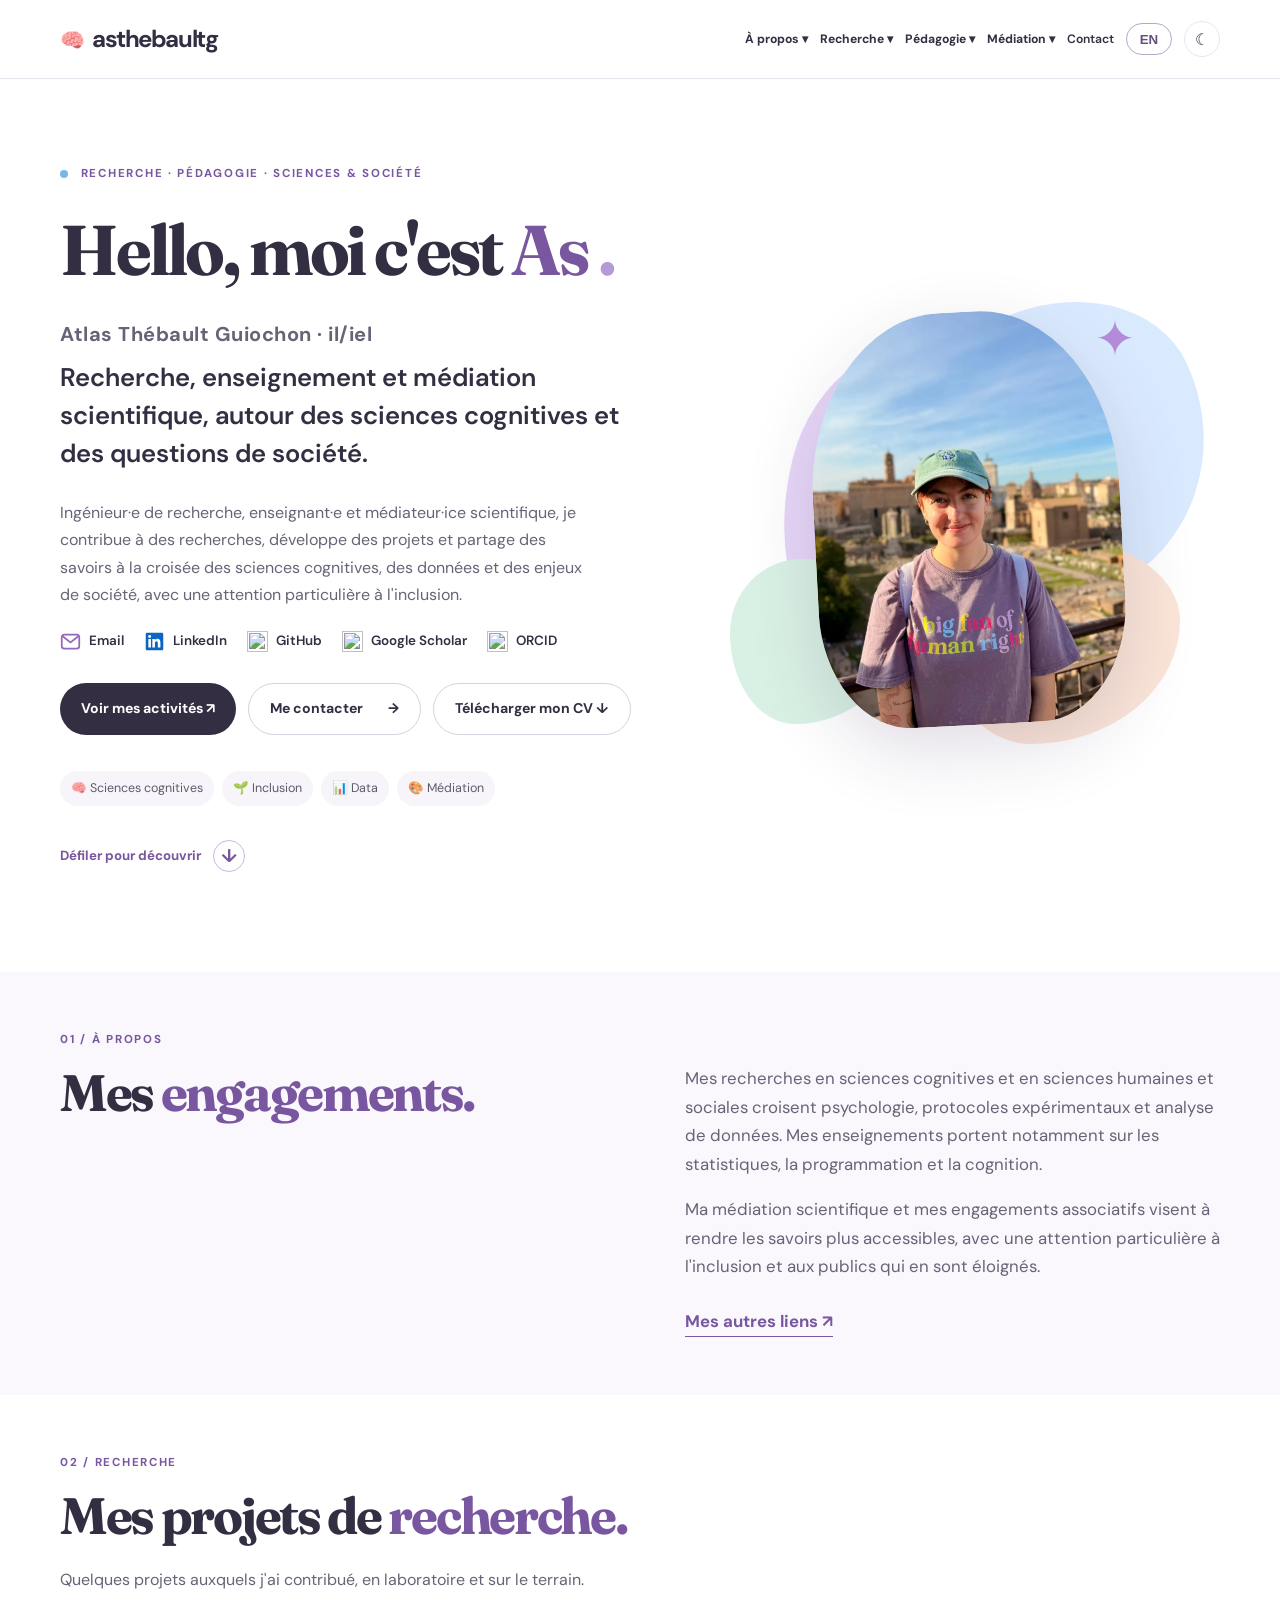
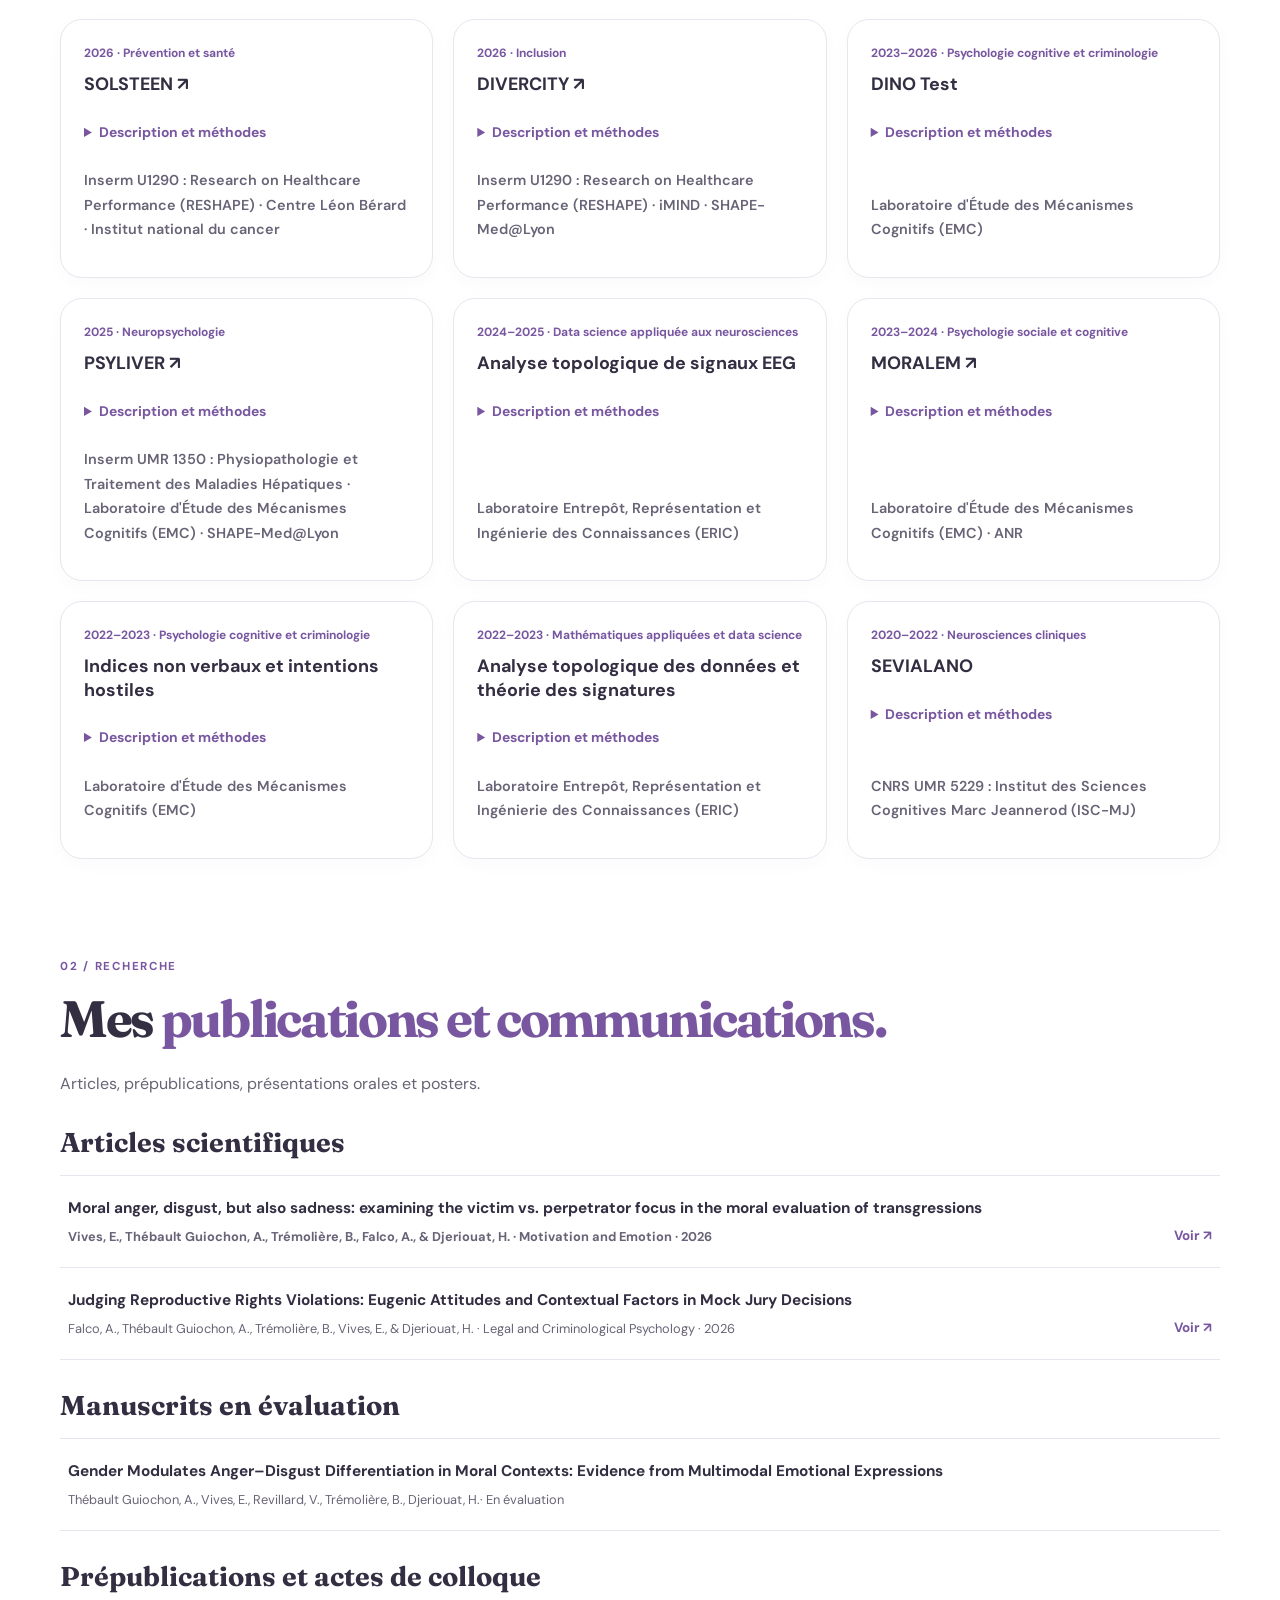
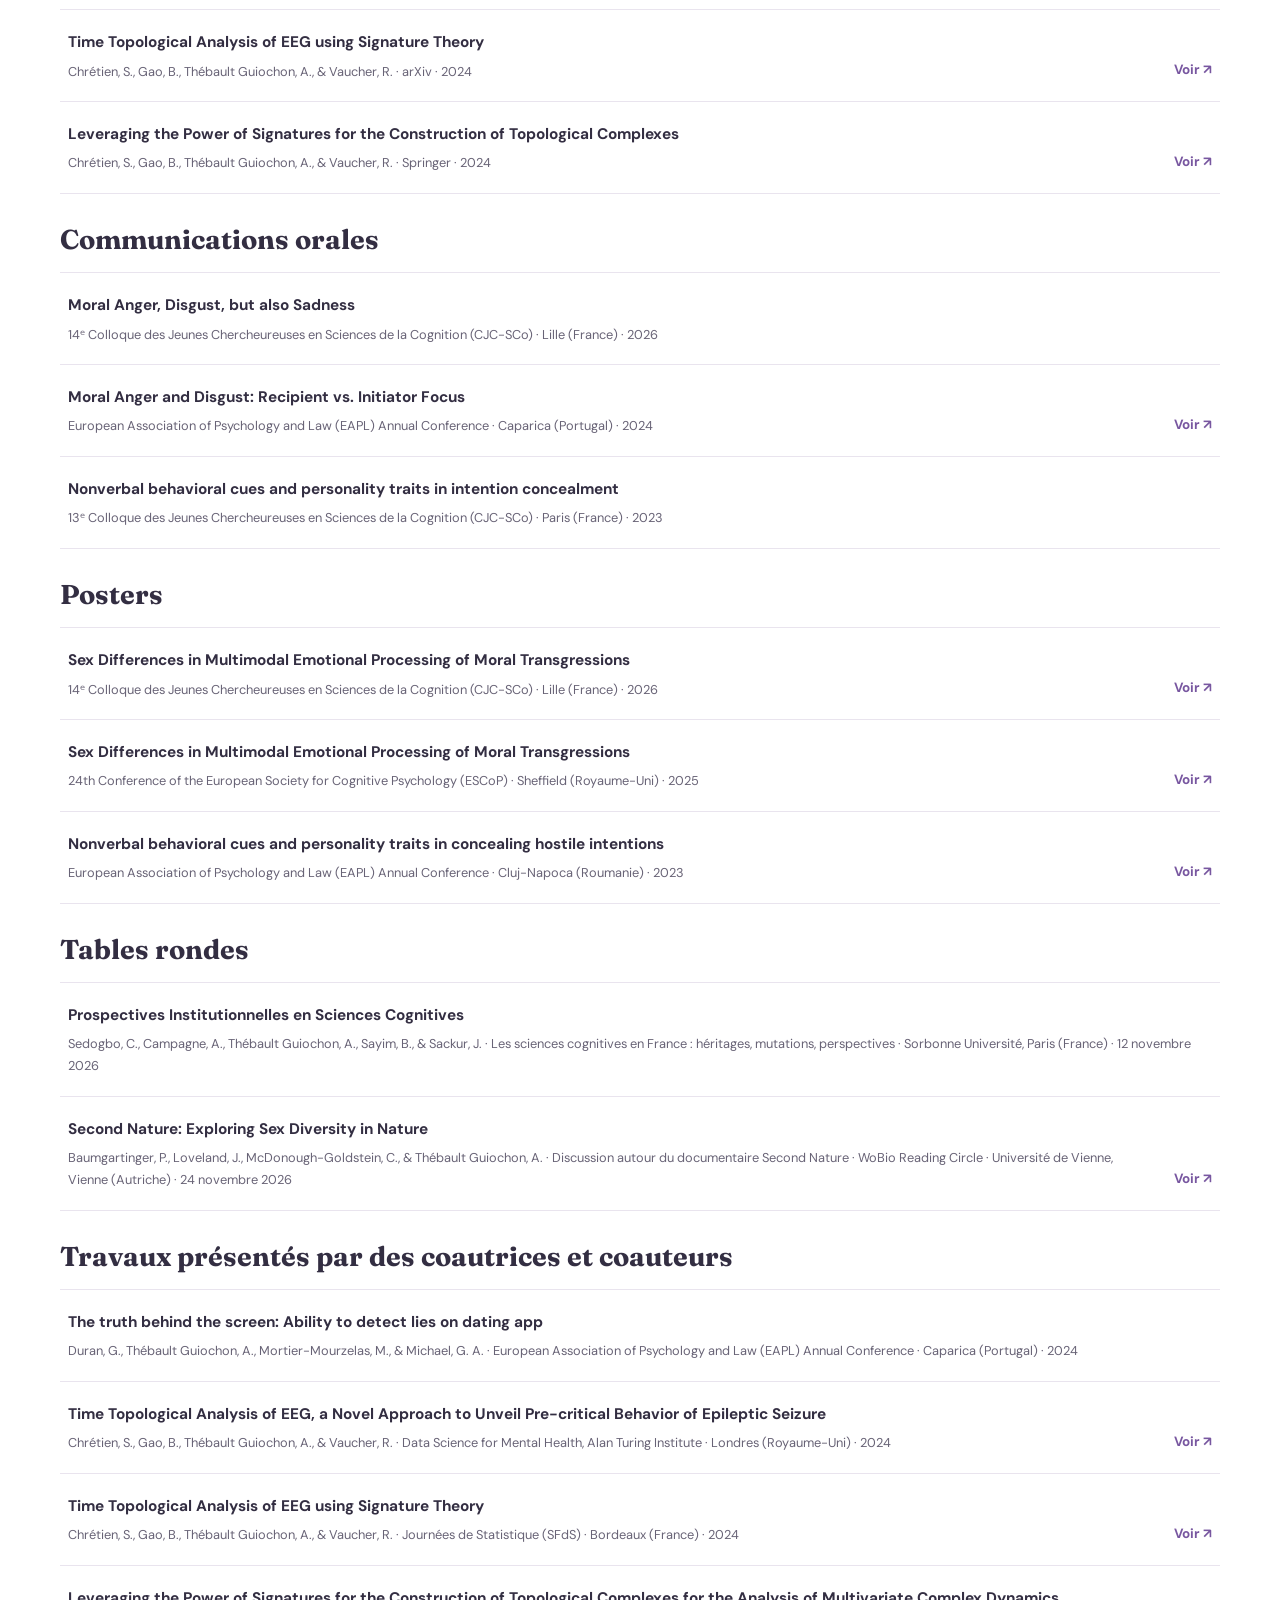
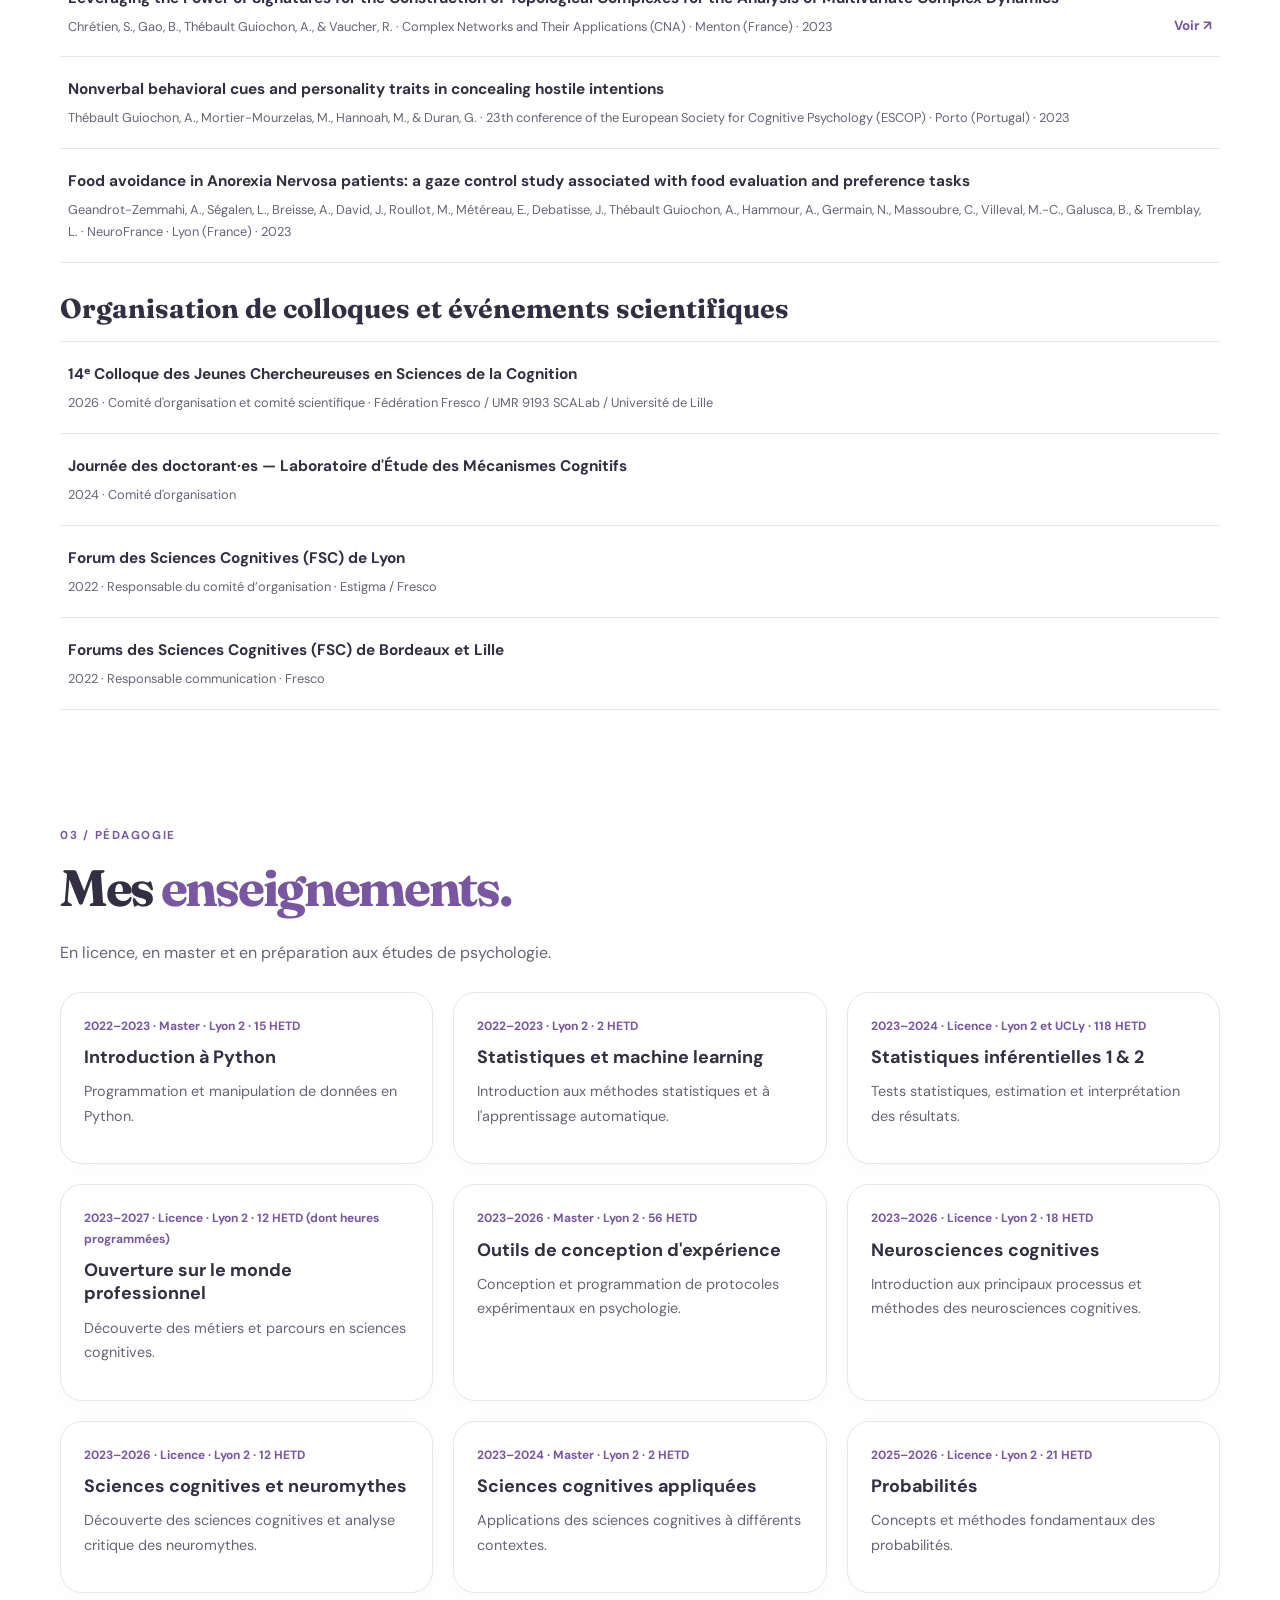
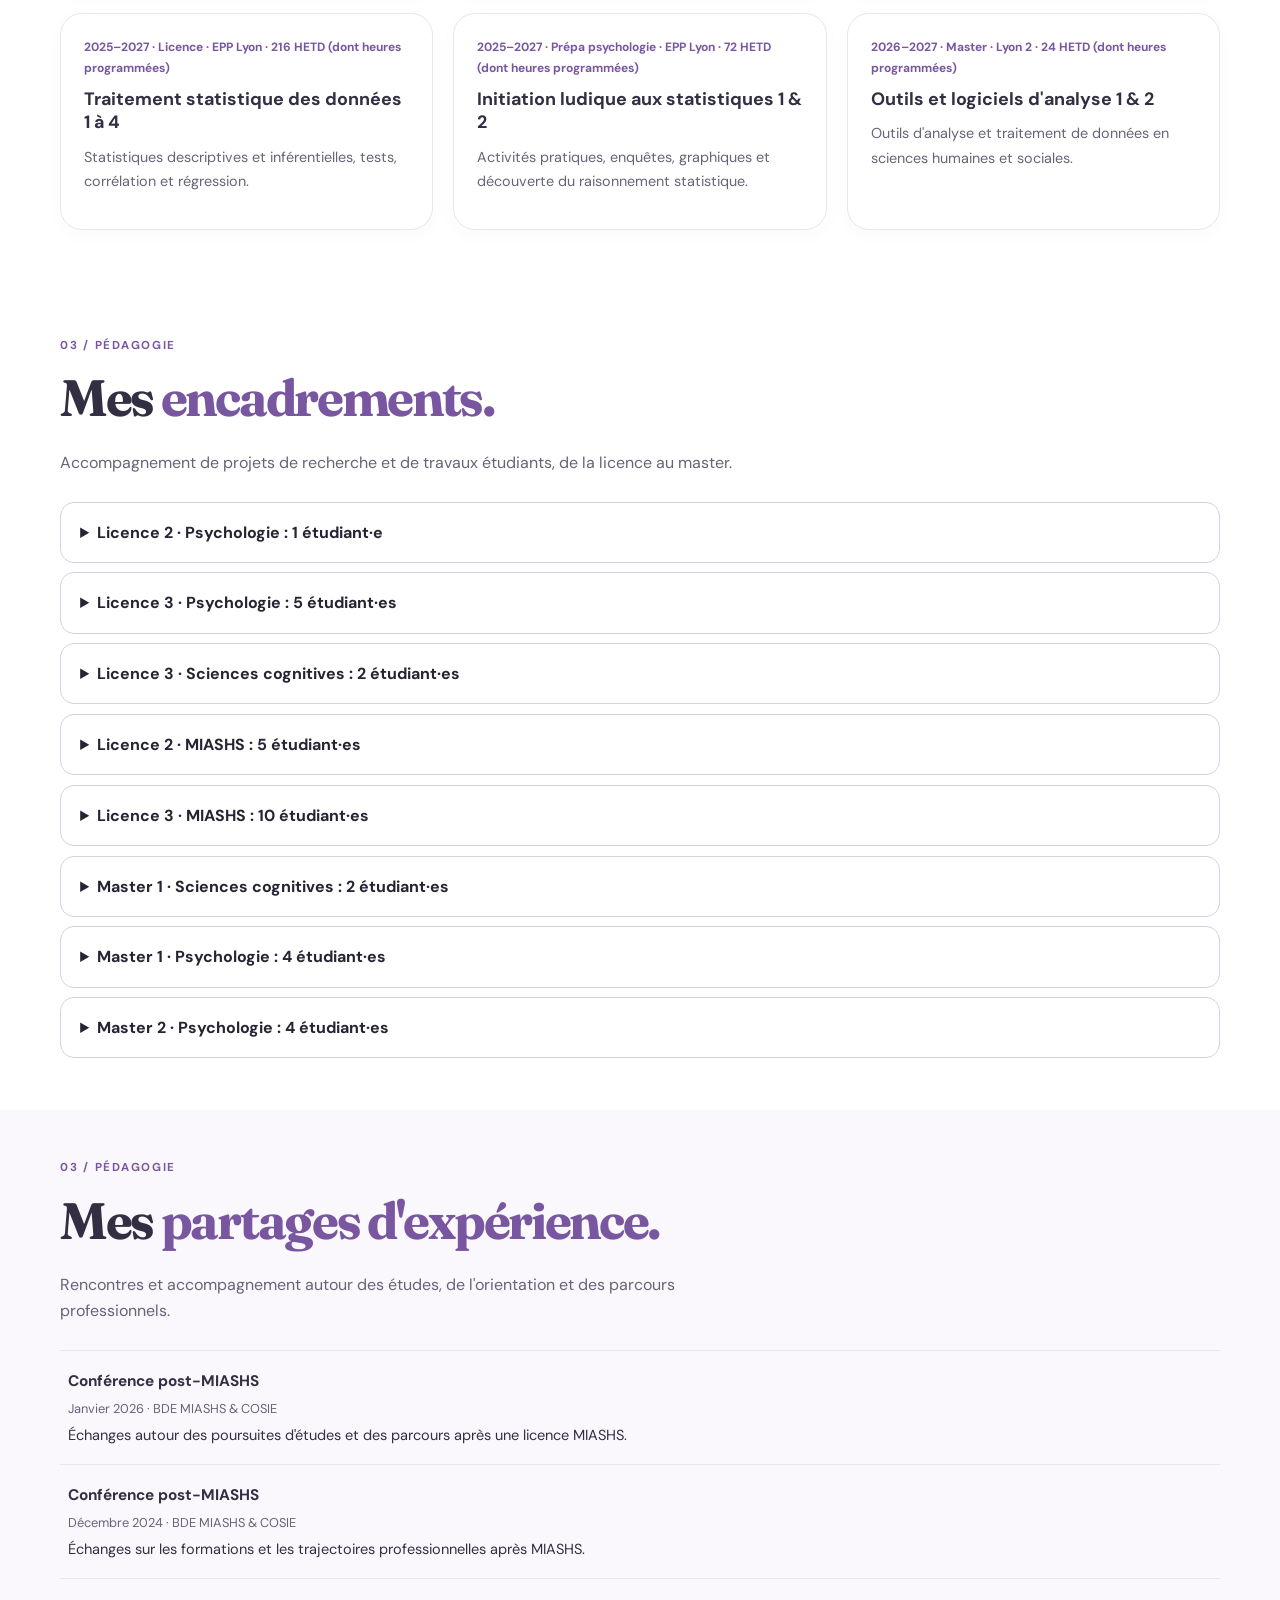
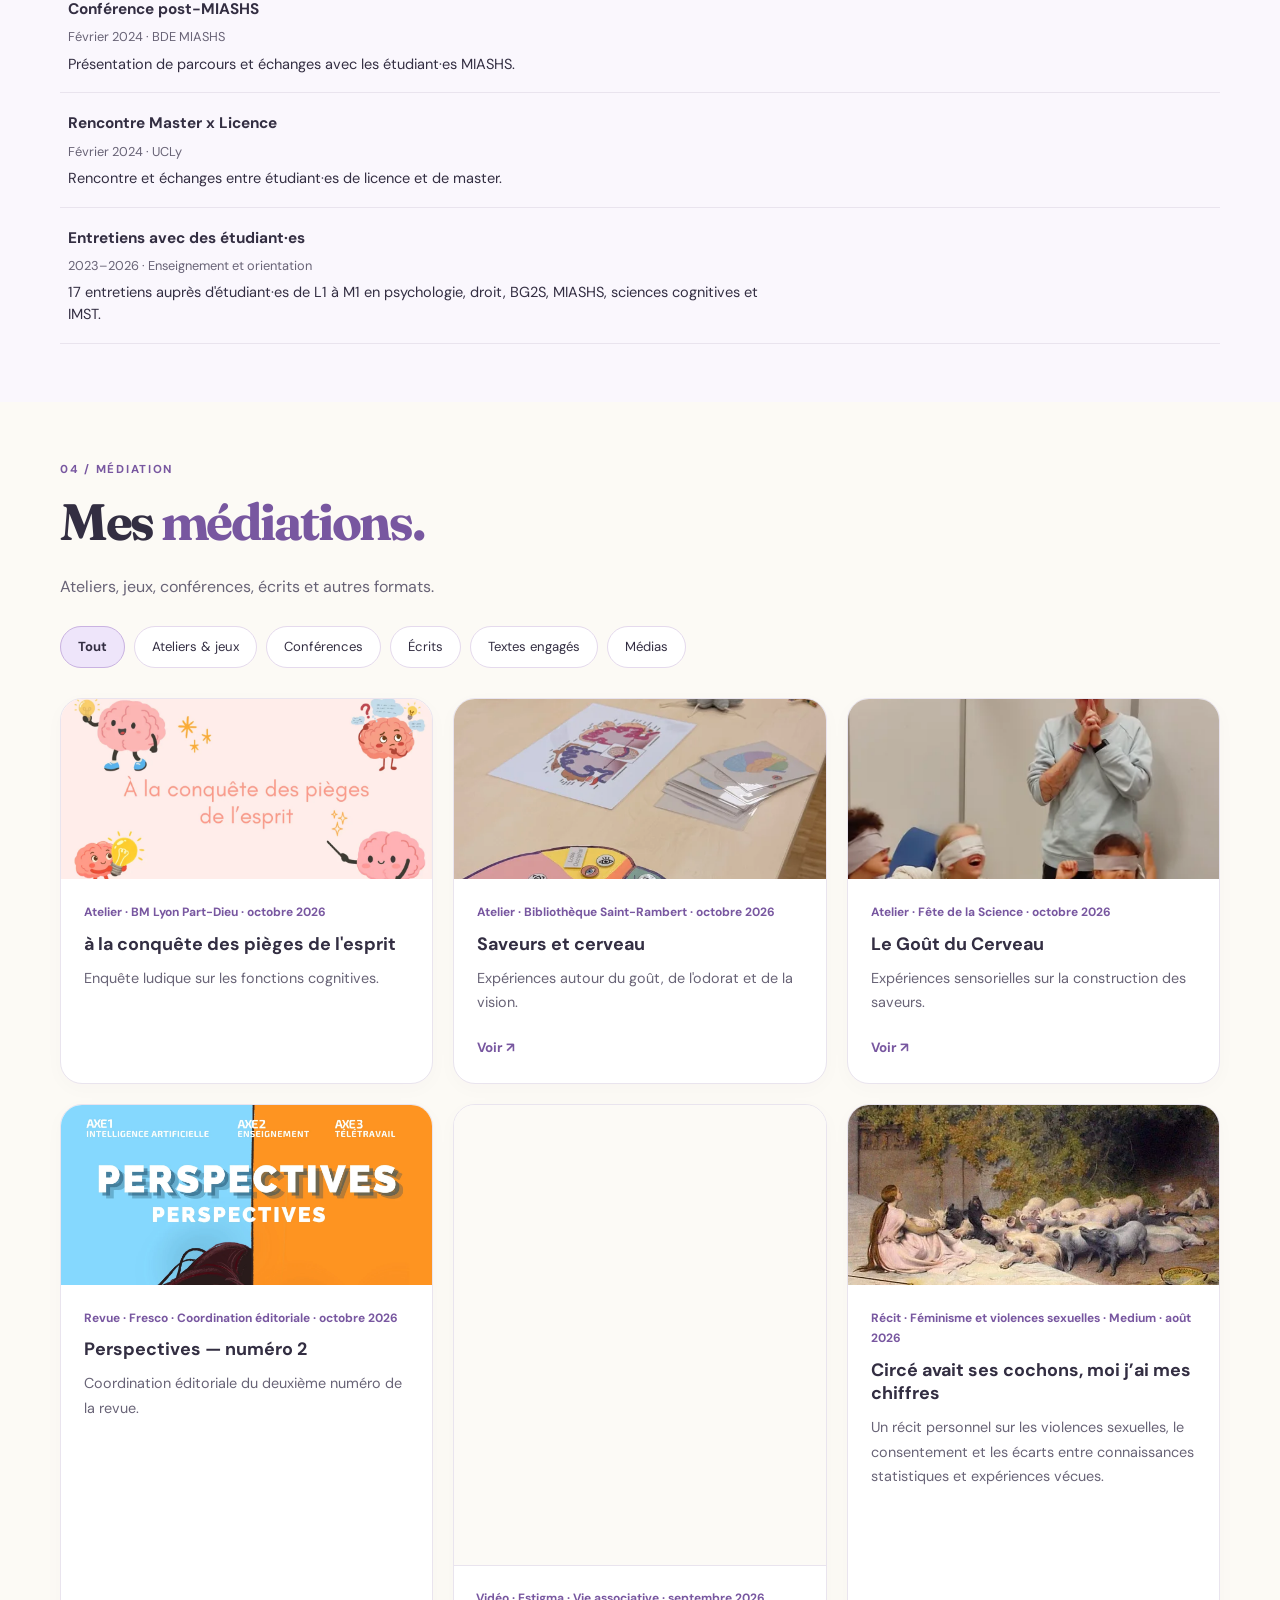
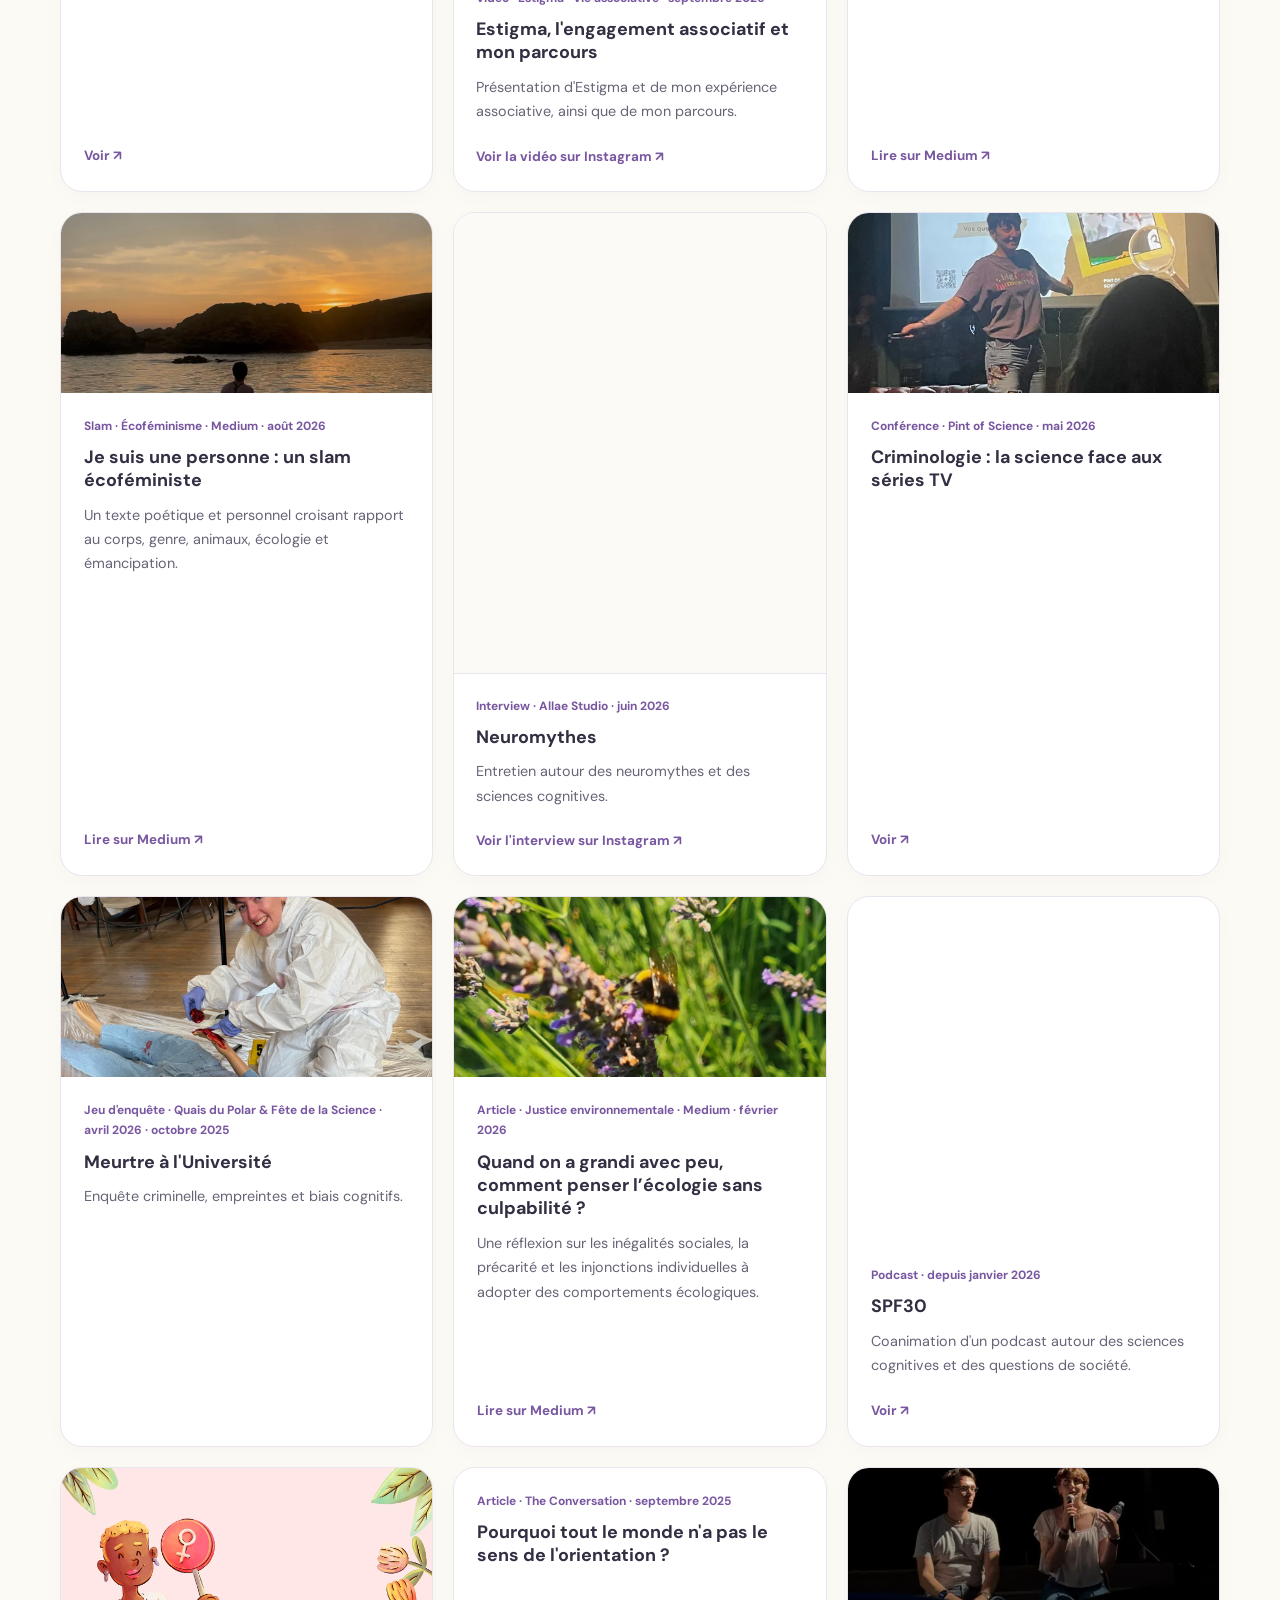
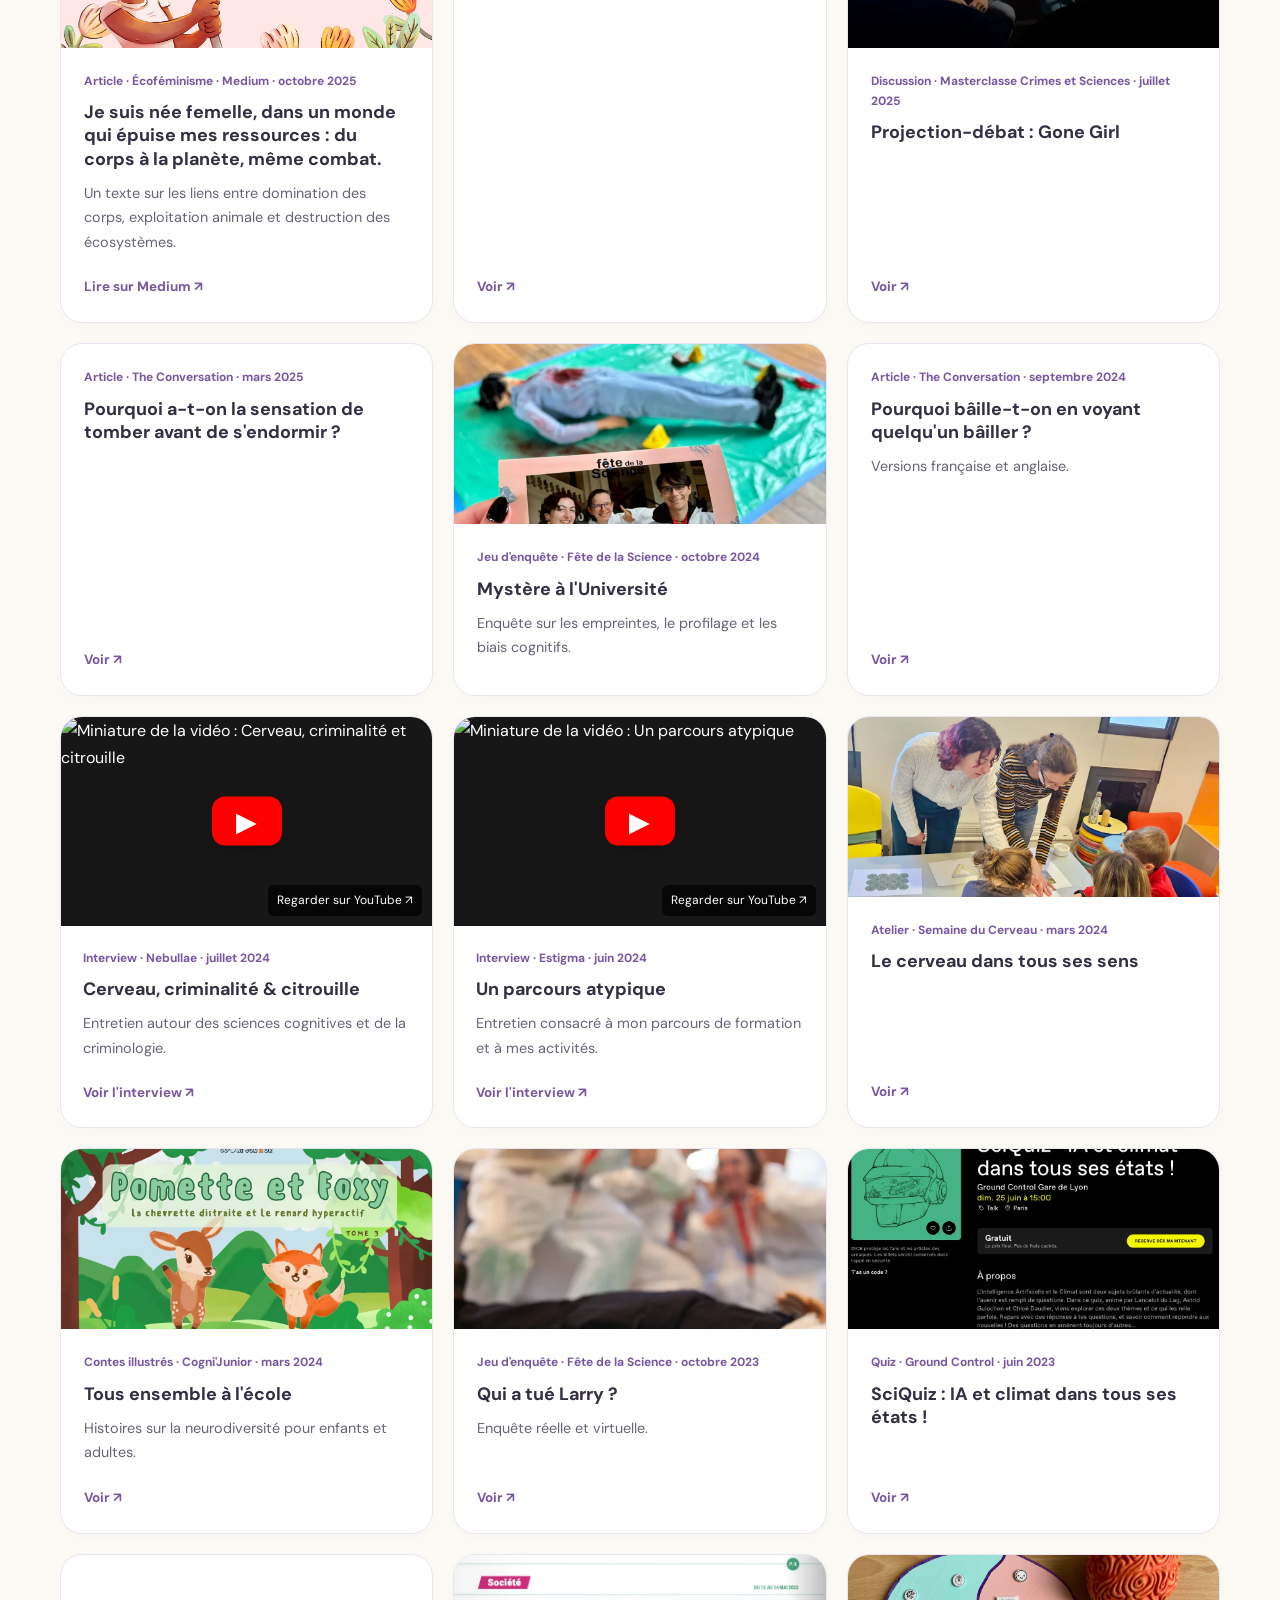
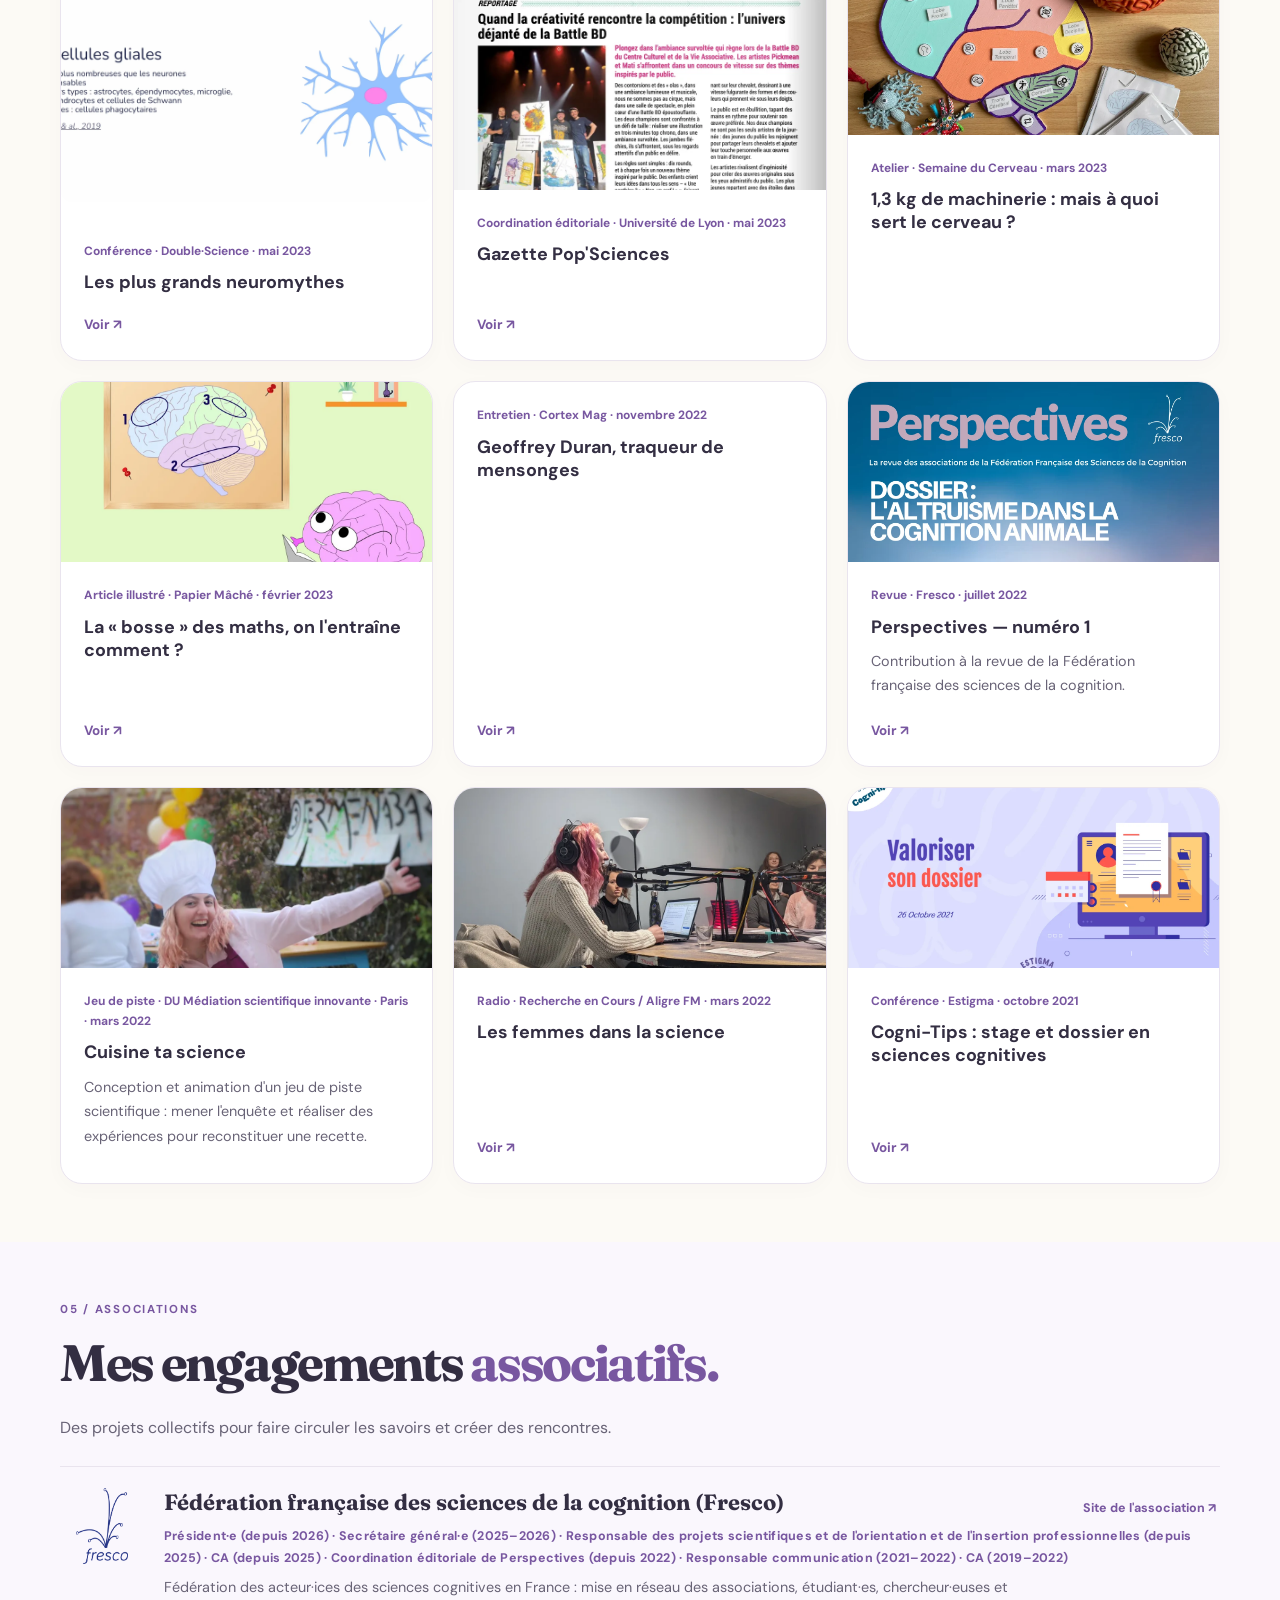
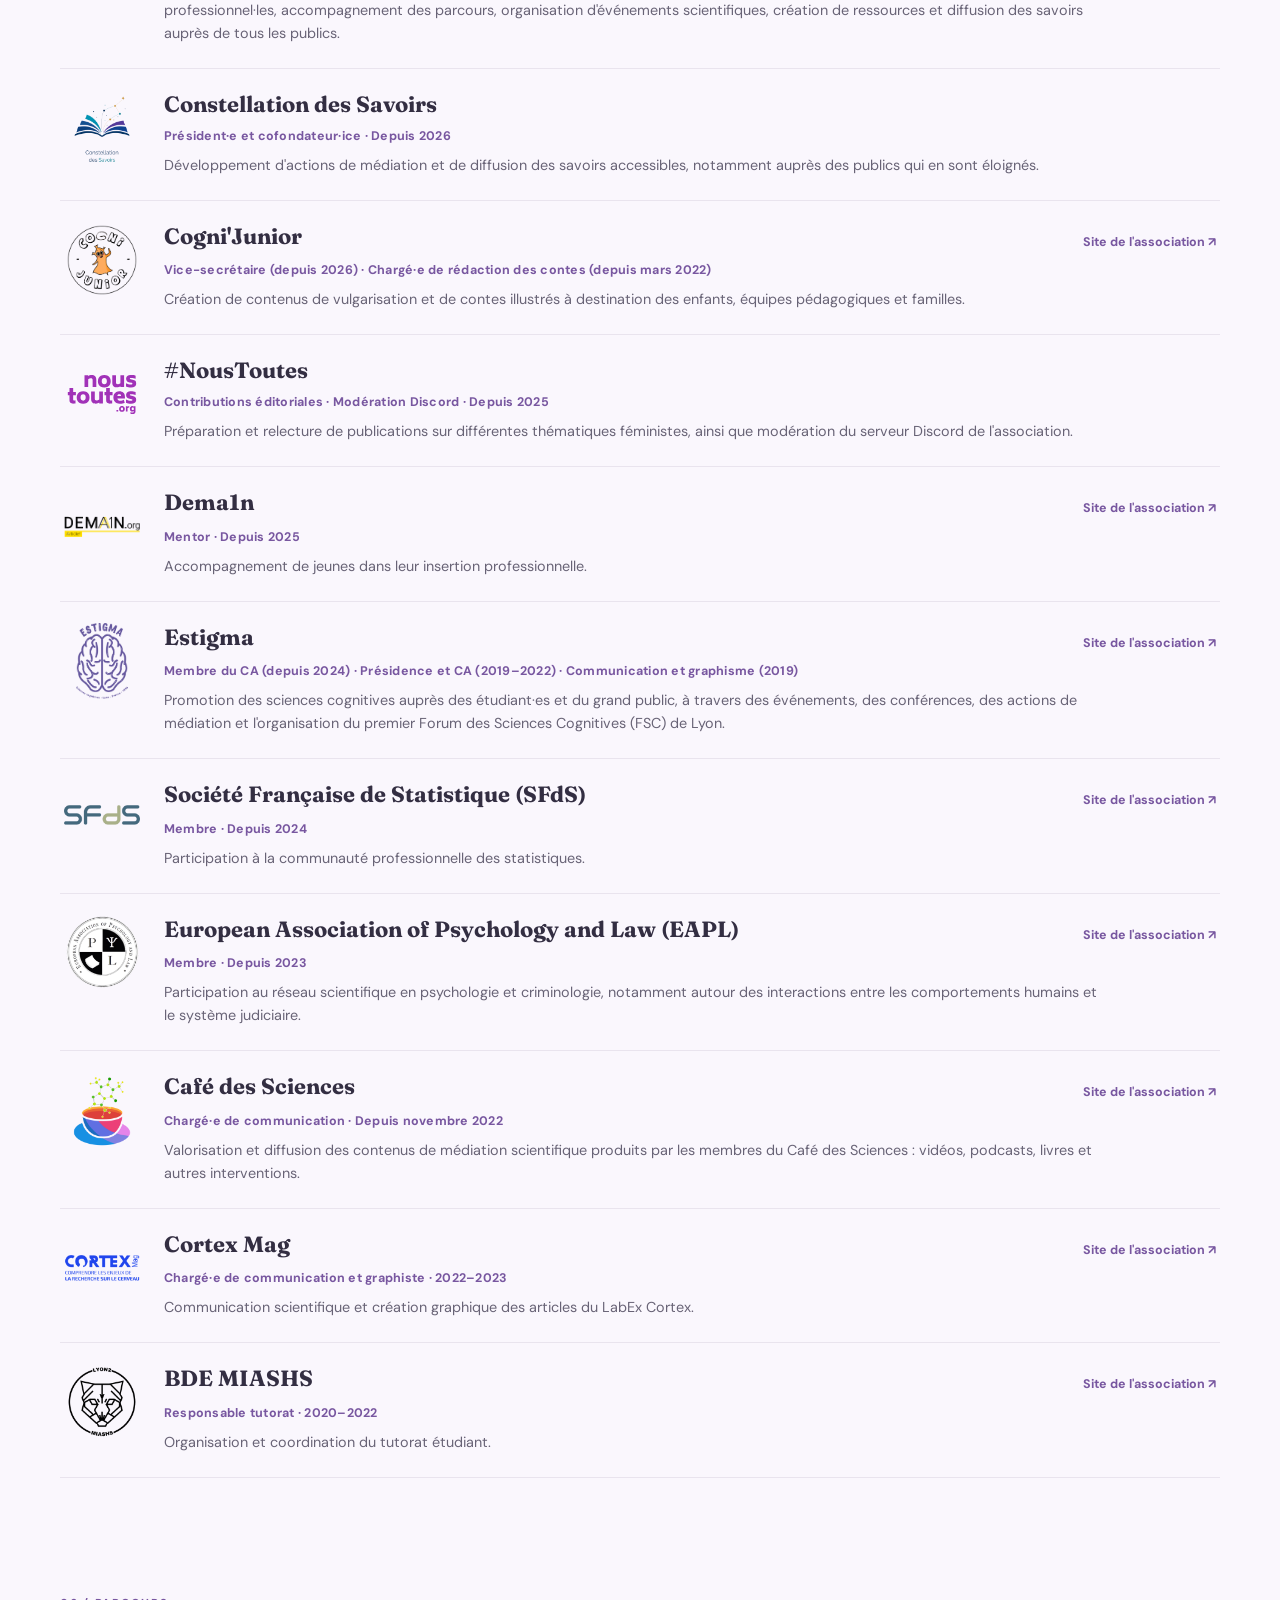
==== index.html @ 136c6e73 "date error" ====
<!DOCTYPE html>
<html lang="fr">
 <head>
  <meta charset="utf-8"/>
   <meta name="referrer" content="strict-origin-when-cross-origin"/>
  <meta content="width=device-width, initial-scale=1" name="viewport"/>
  <meta content="Portfolio d'Atlas Thébault Guiochon &mdash; recherche, enseignement, médiation scientifique et engagements." name="description"/>
  <meta content="#f7f4fc" name="theme-color"/>
  <title>
   Atlas Thébault Guiochon · Recherche &amp; médiation scientifique
  </title>
  <link href="https://fonts.googleapis.com" rel="preconnect"/>
  <link crossorigin="" href="https://fonts.gstatic.com" rel="preconnect"/>
  <link href="https://fonts.googleapis.com/css2?family=DM+Sans:wght@400;500;600;700&amp;family=Fraunces:opsz,wght,SOFT@9..144,500,30;9..144,600,30&amp;display=swap" rel="stylesheet"/>
  <link href="styles.css" rel="stylesheet"/>

  <script defer="" src="script.js">
  </script>
  <meta content="Atlas Thébault Guiochon" name="author"/>
 </head>
 <body>
  <a class="skip-link" href="#contenu">
   Aller au contenu
  </a>
  <div aria-hidden="true" class="scroll-progress">
   <span id="scroll-progress-bar">
   </span>
  </div>
  <header class="site-header">
   <div class="wrap nav-row">
    <a aria-label="Atlas &mdash; accueil" class="brand" href="#accueil">
     <span class="brand-mark">
      🧠
     </span>
     asthebaultg
    </a>
    <button aria-controls="nav" aria-expanded="false" class="menu-toggle">
     Menu
     <span aria-hidden="true">
      ☰
     </span>
    </button>
    <nav aria-label="Navigation principale" class="nav" id="nav">
     <div class="nav-dropdown">
      <button aria-expanded="false" class="nav-drop-trigger" type="button">
       À propos &dtrif;
      </button>
      <div class="nav-submenu">
       <a href="#presentation">
        Présentation
       </a>
       <a href="#associations">
        Associations
       </a>
       <a href="#parcours">
        Parcours
       </a>
       <a href="#services">
        Compétences
       </a>
      </div>
     </div>
     <div class="nav-dropdown">
      <button aria-expanded="false" class="nav-drop-trigger" type="button">
       Recherche &dtrif;
      </button>
      <div class="nav-submenu">
       <a href="#projets">
        Projets
       </a>
       <a href="#academique">
        Publications &amp; communications
       </a>
       <a href="#communications-orales">
        Communications orales
       </a>
       <a href="#posters">
        Posters
       </a>
       <a href="#tables-rondes">
        Tables rondes
       </a>
      </div>
     </div>
     <div class="nav-dropdown">
      <button aria-expanded="false" class="nav-drop-trigger" type="button">
       Pédagogie &dtrif;
      </button>
      <div class="nav-submenu">
       <a href="#enseignement">
        Enseignements
       </a>
       <a href="#encadrement">
        Encadrements
       </a>
       <a href="#entretiens">
        Partages d'expérience.
       </a>
      </div>
     </div>
     <div class="nav-dropdown">
      <button aria-expanded="false" class="nav-drop-trigger" type="button">
       Médiation &dtrif;
      </button>
      <div class="nav-submenu">
       <a data-mediation-filter="all" href="#mediation">
        Toutes les médiations
       </a>
       <a data-mediation-filter="ateliers" href="#mediation">
        Ateliers &amp; jeux
       </a>
       <a data-mediation-filter="rencontres" href="#mediation">
        Conférences
       </a>
       <a data-mediation-filter="ecrits" href="#mediation">
        Écrits
       </a>
       <a data-mediation-filter="engages" href="#mediation">
        Textes engagés
       </a>
       <a data-mediation-filter="medias" href="#mediation">
        Médias
       </a>
      </div>
     </div>
     <a href="#contact">
      Contact
     </a>
     <button aria-label="Switch to English" class="lang-toggle" id="lang-toggle" type="button">
      EN
     </button>
     <button aria-label="Activer le th&egrave;me sombre" class="theme-toggle" id="theme-toggle" title="Changer de th&egrave;me" type="button">
      ☾
     </button>
    </nav>
   </div>
  </header>
  <main id="contenu">
   <!-- ===== Accueil et biographie ===== -->
   <section class="hero wrap" id="accueil">
    <div class="hero-copy">
     <div class="eyebrow">
      <span class="pulse">
      </span>
      Recherche · Pédagogie · Sciences &amp; société
     </div>
     <h1>
      Hello, moi c'est
      <em>
       As
      </em>
      <span class="period">
       .
      </span>
     </h1>
     <p class="hero-identity">
      Atlas Thébault Guiochon · il/iel
     </p>
     <p class="hero-lead">
      Recherche, enseignement et médiation scientifique, autour des sciences cognitives et des questions de société.
     </p>
     <p>
      Ingénieur·e de recherche, enseignant·e et médiateur·ice scientifique, je contribue à des recherches, développe des projets et partage des savoirs à la croisée des sciences cognitives, des données et des enjeux de société, avec une attention particuli&egrave;re à l'inclusion.
     </p>
     <div aria-label="Réseaux et profils scientifiques" class="hero-social-links">
      <a class="hero-social-link" href="mailto:a.thebaultg@proton.me">
       <svg aria-hidden="true" class="social-icon email-icon" fill="none" stroke="currentColor" stroke-width="2" viewbox="0 0 24 24">
        <rect height="16" rx="3" width="20" x="2" y="4">
        </rect>
        <path d="m3 6 9 7 9-7">
        </path>
       </svg>
       <span>
        Email
       </span>
      </a>
      <a class="hero-social-link" href="https://www.linkedin.com/in/asthebaultg/" rel="noopener noreferrer" target="_blank">
       <svg aria-hidden="true" class="social-icon linkedin-icon" viewbox="0 0 24 24" xmlns="http://www.w3.org/2000/svg">
        <path d="M20.45 2H3.55C2.69 2 2 2.68 2 3.52v16.96c0 .84.69 1.52 1.55 1.52h16.9c.86 0 1.55-.68 1.55-1.52V3.52c0-.84-.69-1.52-1.55-1.52ZM7.93 18.75H4.98V9.2h2.95v9.55ZM6.45 7.9a1.71 1.71 0 1 1 0-3.42 1.71 1.71 0 0 1 0 3.42Zm12.3 10.85H15.8V14.1c0-1.1-.02-2.52-1.54-2.52-1.54 0-1.78 1.2-1.78 2.44v4.73H9.53V9.2h2.83v1.3h.04a3.1 3.1 0 0 1 2.79-1.54c2.98 0 3.56 1.96 3.56 4.5v5.29Z" fill="#0A66C2">
        </path>
       </svg>
       <span>
        LinkedIn
       </span>
      </a>
      <a class="hero-social-link" href="https://github.com/asthebaultg" rel="noopener noreferrer" target="_blank">
       <img alt="" aria-hidden="true" class="social-icon github-icon" src="https://cdn.simpleicons.org/github/181717"/>
       <span>
        GitHub
       </span>
      </a>
      <a class="hero-social-link" href="https://scholar.google.com/citations?user=pnTwNs4AAAAJ&amp;hl=fr" rel="noopener noreferrer" target="_blank">
       <img alt="" aria-hidden="true" class="social-icon" src="https://cdn.simpleicons.org/googlescholar/4285F4"/>
       <span>
        Google Scholar
       </span>
      </a>
      <a class="hero-social-link" href="https://orcid.org/0009-0007-8941-0143" rel="noopener noreferrer" target="_blank">
       <img alt="" aria-hidden="true" class="social-icon" src="https://cdn.simpleicons.org/orcid/A6CE39"/>
       <span>
        ORCID
       </span>
      </a>
     </div>
     <div class="hero-actions">
      <a class="btn primary" href="#projets">
       Voir mes activités &nearrow;
      </a>
      <a class="btn secondary" href="#contact">
       Me contacter
       <span>
        &rarr;
       </span>
      </a>
      <a class="btn secondary" download="" href="THEBAULTGUIOCHON_Atlas_resume.pdf">
       Télécharger mon CV &darr;
      </a>
     </div>
     <div class="hero-tags">
      <span>
       🧠 Sciences cognitives
      </span>
      <span>
       🌱 Inclusion
      </span>
      <span>
       📊 Data
      </span>
      <span>
       🎨 Médiation
      </span>
     </div>
     <a class="scroll-cue" href="#presentation">
      Défiler pour découvrir
      <span aria-hidden="true">
       &darr;
      </span>
     </a>
    </div>
    <div aria-label="Biographie" class="hero-art" role="group">
     <div class="blob blob-lilac">
     </div>
     <div class="blob blob-blue">
     </div>
     <div class="blob blob-peach">
     </div>
     <div class="blob blob-mint">
     </div>
     <div class="hero-card card-a">
      La science
      <br/>
      <strong>
       se partage.
      </strong>
      <span class="sparkle">
       ✦
      </span>
     </div>
     <div class="orb">
      ✦
     </div>
     <img alt="Portrait d'Atlas en extérieur" class="hero-portrait" src="images/portrait-atlas.webp"/>
    </div>
   </section>
   <!-- ===== Présentation et parcours ===== -->
   <section class="section section-tint" id="presentation">
    <div class="wrap two-col">
     <div>
      <div class="section-kicker">
       01 / à propos
      </div>
      <h2>
       Mes
       <em>
        engagements.
       </em>
      </h2>
     </div>
     <div class="about-text">
      <p>
       Mes recherches en sciences cognitives et en sciences humaines et sociales croisent psychologie, protocoles expérimentaux et analyse de données. Mes enseignements portent notamment sur les statistiques, la programmation et la cognition.
      </p>
      <p>
       Ma médiation scientifique et mes engagements associatifs visent à rendre les savoirs plus accessibles, avec une attention particuli&egrave;re à l'inclusion et aux publics qui en sont éloignés.
      </p>
      <a class="text-link" href="https://linktr.ee/asthebaultg" rel="noopener noreferrer" target="_blank">
       Mes autres liens &nearrow;
      </a>
     </div>
    </div>
    <!-- ============================================================
         PARCOURS — EXPÉRIENCES, STAGES ET FORMATIONS
         ============================================================ -->
   </section>
   <!-- ===== Projets de recherche ===== -->
   <section class="section wrap" id="projets">
    <div class="section-heading">
     <div>
      <div class="section-kicker">
       02 / Recherche
      </div>
      <h2>
       Mes projets de
       <em>
        recherche.
       </em>
      </h2>
      <p>
       Quelques projets auxquels j'ai contribué, en laboratoire et sur le terrain.
      </p>
     </div>
    </div>
    <div class="detail-grid">
     <!-- SOLSTEEN ↗ -->
     <!-- DIVERCITY ↗ -->
     <!-- PSYLIVER ↗ -->
     <!-- Analyse topologique de signaux EEG -->
     <!-- MORALEM ↗ -->
     <!-- DINO Test -->
     <!-- Indices non verbaux et intentions hostiles -->
     <!-- Analyse topologique des données et théorie des signatures -->
     <!-- SEVIALANO -->
     <article class="detail-card">
      <div class="detail-content">
       <span class="detail-meta">
        2026 · Prévention et santé
       </span>
       <h3>
        <a class="project-title-link" href="https://www.cancer.fr" rel="noopener noreferrer" target="_blank">
         SOLSTEEN &nearrow;
        </a>
       </h3>
       <details class="project-details">
        <summary>
         Description et méthodes
        </summary>
        <p>
         Prévention des risques liés à l'exposition aux UV chez les collégien·nes.
        </p>
        <p>
         Coordination de kits pédagogiques, développement du site web et valorisation des ressources scientifiques.
        </p>
       </details>
       <p class="project-affiliation">
        Inserm U1290 : Research on Healthcare Performance (RESHAPE) · Centre Léon Bérard · Institut national du cancer
       </p>
      </div>
     </article>
     <article class="detail-card">
      <div class="detail-content">
       <span class="detail-meta">
        2026 · Inclusion
       </span>
       <h3>
        <a class="project-title-link" href="https://www.shape-med-lyon.fr/projets/amorcage-vague-2/divercity/" rel="noopener noreferrer" target="_blank">
         DIVERCITY &nearrow;
        </a>
       </h3>
       <details class="project-details">
        <summary>
         Description et méthodes
        </summary>
        <p>
         Étude des déterminants psychosociaux de l'accessibilité et de l'inclusion des personnes autistes et présentant des troubles du neurodéveloppement dans les commerces.
        </p>
        <p>
         Questionnaires, enqu&ecirc;tes de terrain, entretiens et analyses quantitatives et qualitatives.
        </p>
       </details>
       <p class="project-affiliation">
        Inserm U1290 : Research on Healthcare Performance (RESHAPE) · iMIND · SHAPE-Med@Lyon
       </p>
      </div>
     </article>
     <article class="detail-card">
      <div class="detail-content">
       <span class="detail-meta">
        2023&ndash;2026 · Psychologie cognitive et criminologie
       </span>
       <h3>
        DINO Test
       </h3>
       <details class="project-details">
        <summary>
         Description et méthodes
        </summary>
        <p>
         Développement d'un outil d'évaluation des distorsions cognitives liées aux violences sexuelles, notamment à travers des scénarios et des situations contextualisées.
        </p>
        <p>
         Revue de littérature, construction d'items et de questionnaires, encadrement de projets étudiants et analyses statistiques.
        </p>
       </details>
       <p class="project-affiliation">
        Laboratoire d'Étude des Mécanismes Cognitifs (EMC)
       </p>
      </div>
     </article>
     <article class="detail-card">
      <div class="detail-content">
       <span class="detail-meta">
        2025 · Neuropsychologie
       </span>
       <h3>
        <a class="project-title-link" href="https://www.shape-med-lyon.fr/actions/les-projets-finances/psyliver/" rel="noopener noreferrer" target="_blank">
         PSYLIVER &nearrow;
        </a>
       </h3>
       <details class="project-details">
        <summary>
         Description et méthodes
        </summary>
        <p>
         Étude des fonctions cognitives et des réponses psychophysiologiques dans le contexte des maladies hépatiques.
        </p>
        <p>
         Programmation expérimentale, mesures physiologiques (ECG, ICG, EDA), traitement de signaux et développement d'outils d'analyse.
        </p>
       </details>
       <p class="project-affiliation">
        Inserm UMR 1350 : Physiopathologie et Traitement des Maladies Hépatiques · Laboratoire d'Étude des Mécanismes Cognitifs (EMC) · SHAPE-Med@Lyon
       </p>
      </div>
     </article>
     <article class="detail-card">
      <div class="detail-content">
       <span class="detail-meta">
        2024&ndash;2025 · Data science appliquée aux neurosciences
       </span>
       <h3>
        Analyse topologique de signaux EEG
       </h3>
       <details class="project-details">
        <summary>
         Description et méthodes
        </summary>
        <p>
         Application de la théorie des signatures et de méthodes topologiques à l'étude des dynamiques cérébrales et des séries temporelles EEG.
        </p>
        <p>
         Analyse de séries temporelles, programmation Python, traitement et visualisation de données.
        </p>
       </details>
       <p class="project-affiliation">
        Laboratoire Entrep&ocirc;t, Représentation et Ingénierie des Connaissances (ERIC)
       </p>
      </div>
     </article>
     <article class="detail-card">
      <div class="detail-content">
       <span class="detail-meta">
        2023&ndash;2024 · Psychologie sociale et cognitive
       </span>
       <h3>
        <a class="project-title-link" href="https://anr.fr/Project-ANR-21-CE28-0012" rel="noopener noreferrer" target="_blank">
         MORALEM &nearrow;
        </a>
       </h3>
       <details class="project-details">
        <summary>
         Description et méthodes
        </summary>
        <p>
         Étude des émotions morales et des facteurs individuels et situationnels influen&ccedil;ant le jugement des transgressions.
        </p>
        <p>
         Conception et préenregistrement de protocoles, programmation expérimentale, collecte et analyse de données.
        </p>
       </details>
       <p class="project-affiliation">
        Laboratoire d'Étude des Mécanismes Cognitifs (EMC) · ANR
       </p>
      </div>
     </article>
     <article class="detail-card">
      <div class="detail-content">
       <span class="detail-meta">
        2022&ndash;2023 · Psychologie cognitive et criminologie
       </span>
       <h3>
        Indices non verbaux et intentions hostiles
       </h3>
       <details class="project-details">
        <summary>
         Description et méthodes
        </summary>
        <p>
         Étude des comportements non verbaux et des traits de personnalité associés à la dissimulation d'intentions hostiles, à partir d'un protocole expérimental filmé.
        </p>
        <p>
         Conception du matériel expérimental, recueil de données, développement d'une application web de codage vidéo et analyses statistiques.
        </p>
       </details>
       <p class="project-affiliation">
        Laboratoire d'Étude des Mécanismes Cognitifs (EMC)
       </p>
      </div>
     </article>
     <article class="detail-card">
      <div class="detail-content">
       <span class="detail-meta">
        2022&ndash;2023 · Mathématiques appliquées et data science
       </span>
       <h3>
        Analyse topologique des données et théorie des signatures
       </h3>
       <details class="project-details">
        <summary>
         Description et méthodes
        </summary>
        <p>
         Exploration de méthodes mathématiques pour l'analyse de données complexes, notamment l'analyse topologique des données et la théorie des signatures appliquée aux séries temporelles.
        </p>
        <p>
         Programmation Python, analyse de données, méthodes topologiques, apprentissage automatique et visualisation.
        </p>
       </details>
       <p class="project-affiliation">
        Laboratoire Entrep&ocirc;t, Représentation et Ingénierie des Connaissances (ERIC)
       </p>
      </div>
     </article>
     <article class="detail-card">
      <div class="detail-content">
       <span class="detail-meta">
        2020&ndash;2022 · Neurosciences cliniques
       </span>
       <h3>
        SEVIALANO
       </h3>
       <details class="project-details">
        <summary>
         Description et méthodes
        </summary>
        <p>
         Étude des circuits cérébraux impliqués dans la prise alimentaire et l'anxiété chez les personnes présentant une anorexie mentale.
        </p>
        <p>
         Programmation de t&acirc;ches expérimentales, acquisition et analyse de données comportementales, eye-tracking et imagerie cérébrale (TEP-IRM).
        </p>
       </details>
       <p class="project-affiliation">
        CNRS UMR 5229 : Institut des Sciences Cognitives Marc Jeannerod (ISC-MJ)
       </p>
      </div>
     </article>
    </div>
   </section>
   <!-- ===== Publications et communications ===== -->
   <section class="section wrap" id="academique">
    <div class="section-heading">
     <div>
      <div class="section-kicker">
       02 / Recherche
      </div>
      <h2>
       Mes
       <em>
        publications et communications.
       </em>
      </h2>
      <p>
       Articles, prépublications, présentations orales et posters.
      </p>
     </div>
    </div>
    <div id="academic-content">
     <div class="academic-group">
      <h3>
       Articles scientifiques
      </h3>
      <div class="academic-list">
       <div class="academic-row">
        <div>
         <strong>
          Moral anger, disgust, but also sadness: examining the victim vs. perpetrator focus in the moral evaluation of transgressions
          <span>
           Vives, E., Thébault Guiochon, A., Trémoli&egrave;re, B., Falco, A., &amp; Djeriouat, H. · Motivation and Emotion · 2026
          </span>
         </strong>
        </div>
        <a class="item-link" href="https://doi.org/10.1007/s11031-026-10249-y" rel="noopener noreferrer" target="_blank">
         Voir &nearrow;
        </a>
       </div>
       <div class="academic-row">
        <div>
         <strong>
          Judging Reproductive Rights Violations: Eugenic Attitudes and Contextual Factors in Mock Jury Decisions
         </strong>
         <span>
          Falco, A., Thébault Guiochon, A., Trémoli&egrave;re, B., Vives, E., &amp; Djeriouat, H. · Legal and Criminological Psychology · 2026
         </span>
        </div>
        <a class="item-link" href="https://doi.org/10.1111/lcrp.70044" rel="noopener noreferrer" target="_blank">
         Voir &nearrow;
        </a>
       </div>
      </div>
     </div>
     <div class="academic-group">
      <h3>
       Manuscrits en évaluation
      </h3>
      <div class="academic-list">
       <div class="academic-row">
        <div>
         <strong>
          Gender Modulates Anger&ndash;Disgust Differentiation in Moral Contexts: Evidence from Multimodal Emotional Expressions
         </strong>
         <span>
          Thébault Guiochon, A., Vives, E., Revillard, V., Trémoli&egrave;re, B., Djeriouat, H.· En évaluation
         </span>
        </div>
       </div>
      </div>
     </div>
     <div class="academic-group">
      <h3>
       Prépublications et actes de colloque
      </h3>
      <div class="academic-list">
       <div class="academic-row">
        <div>
         <strong>
          Time Topological Analysis of EEG using Signature Theory
         </strong>
         <span>
          Chrétien, S., Gao, B., Thébault Guiochon, A., &amp; Vaucher, R. · arXiv · 2024
         </span>
        </div>
        <a class="item-link" href="https://doi.org/10.48550/arXiv.2404.15328" rel="noopener noreferrer" target="_blank">
         Voir &nearrow;
        </a>
       </div>
       <div class="academic-row">
        <div>
         <strong>
          Leveraging the Power of Signatures for the Construction of Topological Complexes
         </strong>
         <span>
          Chrétien, S., Gao, B., Thébault Guiochon, A., &amp; Vaucher, R. · Springer · 2024
         </span>
        </div>
        <a class="item-link" href="https://doi.org/10.1007/978-3-031-53468-3_24" rel="noopener noreferrer" target="_blank">
         Voir &nearrow;
        </a>
       </div>
      </div>
     </div>
     <div class="academic-group" id="communications-orales">
      <h3>
       Communications orales
      </h3>
      <div class="academic-list">
       <div class="academic-row">
        <div>
         <strong>
          Moral Anger, Disgust, but also Sadness
         </strong>
         <span>
          14ᵉ Colloque des Jeunes Chercheureuses en Sciences de la Cognition (CJC-SCo) · Lille (France) · 2026
         </span>
        </div>
       </div>
       <div class="academic-row">
        <div>
         <strong>
          Moral Anger and Disgust: Recipient vs. Initiator Focus
         </strong>
         <span>
          European Association of Psychology and Law (EAPL) Annual Conference · Caparica (Portugal) · 2024
         </span>
        </div>
        <a class="item-link" href="https://hal.science/hal-04748077" rel="noopener noreferrer" target="_blank">
         Voir &nearrow;
        </a>
       </div>
       <div class="academic-row">
        <div>
         <strong>
          Nonverbal behavioral cues and personality traits in intention concealment
         </strong>
         <span>
          13ᵉ Colloque des Jeunes Chercheureuses en Sciences de la Cognition (CJC-SCo) · Paris (France) · 2023
         </span>
        </div>
       </div>
      </div>
     </div>
     <div class="academic-group" id="posters">
      <h3>
       Posters
      </h3>
      <div class="academic-list">
       <div class="academic-row">
        <div>
         <strong>
          Sex Differences in Multimodal Emotional Processing of Moral Transgressions
         </strong>
         <span>
          14ᵉ Colloque des Jeunes Chercheureuses en Sciences de la Cognition (CJC-SCo) · Lille (France) · 2026
         </span>
        </div>
        <a class="item-link" href="https://hal.science/hal-05240856" rel="noopener noreferrer" target="_blank">
         Voir &nearrow;
        </a>
       </div>
       <div class="academic-row">
        <div>
         <strong>
          Sex Differences in Multimodal Emotional Processing of Moral Transgressions
         </strong>
         <span>
          24th Conference of the European Society for Cognitive Psychology (ESCoP) · Sheffield (Royaume-Uni) · 2025
         </span>
        </div>
        <a class="item-link" href="https://hal.science/hal-05240856" rel="noopener noreferrer" target="_blank">
         Voir &nearrow;
        </a>
       </div>
       <div class="academic-row">
        <div>
         <strong>
          Nonverbal behavioral cues and personality traits in concealing hostile intentions
         </strong>
         <span>
          European Association of Psychology and Law (EAPL) Annual Conference · Cluj-Napoca (Roumanie) · 2023
         </span>
        </div>
        <a class="item-link" href="https://hal.science/hal-04590202" rel="noopener noreferrer" target="_blank">
         Voir &nearrow;
        </a>
       </div>
      </div>
     </div>
     <div class="academic-group" id="tables-rondes">
      <h3>
       Tables rondes
      </h3>
      <div class="academic-list">
       <div class="academic-row">
        <div>
         <strong>
          Prospectives Institutionnelles en Sciences Cognitives
         </strong>
         <span>
          Sedogbo, C., Campagne, A., Thébault Guiochon, A., Sayim, B., &amp; Sackur, J. · Les sciences cognitives en France : héritages, mutations, perspectives · Sorbonne Université, Paris (France) · 12 novembre 2026
         </span>
        </div>
       </div>
       <div class="academic-row">
        <div>
         <strong>
          Second Nature: Exploring Sex Diversity in Nature
         </strong>
         <span>
          Baumgartinger, P., Loveland, J., McDonough-Goldstein, C., &amp; Thébault Guiochon, A. · Discussion autour du documentaire Second Nature · WoBio Reading Circle · Université de Vienne, Vienne (Autriche) · 24 novembre 2026
         </span>
        </div>
        <a class="item-link" href="https://www.secondnaturedoc.com/" rel="noopener noreferrer" target="_blank">
         Voir &nearrow;
        </a>
       </div>
      </div>
     </div>
     <div class="academic-group">
      <h3>
       Travaux présentés par des coautrices et coauteurs
      </h3>
      <div class="academic-list">
       <div class="academic-row">
        <div>
         <strong>
          The truth behind the screen: Ability to detect lies on dating app
         </strong>
         <span>
          Duran, G., Thébault Guiochon, A., Mortier-Mourzelas, M., &amp; Michael, G. A. · European Association of Psychology and Law (EAPL) Annual Conference · Caparica (Portugal) · 2024
         </span>
        </div>
       </div>
       <div class="academic-row">
        <div>
         <strong>
          Time Topological Analysis of EEG, a Novel Approach to Unveil Pre-critical Behavior of Epileptic Seizure
         </strong>
         <span>
          Chrétien, S., Gao, B., Thébault Guiochon, A., &amp; Vaucher, R. · Data Science for Mental Health, Alan Turing Institute · Londres (Royaume-Uni) · 2024
         </span>
        </div>
        <a class="item-link" href="https://doi.org/10.48550/arXiv.2404.15328" rel="noopener noreferrer" target="_blank">
         Voir &nearrow;
        </a>
       </div>
       <div class="academic-row">
        <div>
         <strong>
          Time Topological Analysis of EEG using Signature Theory
         </strong>
         <span>
          Chrétien, S., Gao, B., Thébault Guiochon, A., &amp; Vaucher, R. · Journées de Statistique (SFdS) · Bordeaux (France) · 2024
         </span>
        </div>
        <a class="item-link" href="https://doi.org/10.48550/arXiv.2404.15328" rel="noopener noreferrer" target="_blank">
         Voir &nearrow;
        </a>
       </div>
       <div class="academic-row">
        <div>
         <strong>
          Leveraging the Power of Signatures for the Construction of Topological Complexes for the Analysis of Multivariate Complex Dynamics
         </strong>
         <span>
          Chrétien, S., Gao, B., Thébault Guiochon, A., &amp; Vaucher, R. · Complex Networks and Their Applications (CNA) · Menton (France) · 2023
         </span>
        </div>
        <a class="item-link" href="https://doi.org/10.1007/978-3-031-53468-3_24" rel="noopener noreferrer" target="_blank">
         Voir &nearrow;
        </a>
       </div>
       <div class="academic-row">
        <div>
         <strong>
          Nonverbal behavioral cues and personality traits in concealing hostile intentions
         </strong>
         <span>
          Thébault Guiochon, A., Mortier-Mourzelas, M., Hannoah, M., &amp; Duran, G. · 23th conference of the European Society for Cognitive Psychology (ESCOP) · Porto (Portugal) · 2023
         </span>
        </div>
       </div>
       <div class="academic-row">
        <div>
         <strong>
          Food avoidance in Anorexia Nervosa patients: a gaze control study associated with food evaluation and preference tasks
         </strong>
         <span>
          Geandrot-Zemmahi, A., Ségalen, L., Breisse, A., David, J., Roullot, M., Météreau, E., Debatisse, J., Thébault Guiochon, A., Hammour, A., Germain, N., Massoubre, C., Villeval, M.-C., Galusca, B., &amp; Tremblay, L. · NeuroFrance · Lyon (France) · 2023
         </span>
        </div>
       </div>
      </div>
     </div>
     <div class="academic-group">
      <h3>
       Organisation de colloques et événements scientifiques
      </h3>
      <div class="academic-list">
       <div class="academic-row">
        <div>
         <strong>
          14ᵉ Colloque des Jeunes Chercheureuses en Sciences de la Cognition
         </strong>
         <span>
          2026 · Comité d'organisation et comité scientifique · Fédération Fresco / UMR 9193 SCALab / Université de Lille
         </span>
        </div>
       </div>
       <div class="academic-row">
        <div>
         <strong>
          Journée des doctorant·es &mdash; Laboratoire d'Étude des Mécanismes Cognitifs
         </strong>
         <span>
          2024 · Comité d'organisation
         </span>
        </div>
       </div>
       <div class="academic-row">
        <div>
         <strong>
          Forum des Sciences Cognitives (FSC) de Lyon
         </strong>
         <span>
          2022 · Responsable du comité d’organisation · Estigma / Fresco
         </span>
        </div>
       </div>
       <div class="academic-row">
        <div>
         <strong>
          Forums des Sciences Cognitives (FSC) de Bordeaux et Lille
         </strong>
         <span>
          2022 · Responsable communication · Fresco
         </span>
        </div>
       </div>
      </div>
     </div>
    </div>
   </section>
   <!-- ===== Enseignements ===== -->
   <section class="section wrap" id="enseignement">
    <div class="section-heading">
     <div>
      <div class="section-kicker">
       03 / Pédagogie
      </div>
      <h2>
       Mes
       <em>
        enseignements.
       </em>
      </h2>
      <p>
       En licence, en master et en préparation aux études de psychologie.
      </p>
     </div>
    </div>
    <div class="detail-grid">
     <article class="detail-card">
      <div class="detail-content">
       <span class="detail-meta">
        2022&ndash;2023 · Master · Lyon 2 · 15 HETD
       </span>
       <h3>
        Introduction à Python
       </h3>
       <p>
        Programmation et manipulation de données en Python.
       </p>
      </div>
     </article>
     <article class="detail-card">
      <div class="detail-content">
       <span class="detail-meta">
        2022&ndash;2023 · Lyon 2 · 2 HETD
       </span>
       <h3>
        Statistiques et machine learning
       </h3>
       <p>
        Introduction aux méthodes statistiques et à l'apprentissage automatique.
       </p>
      </div>
     </article>
     <article class="detail-card">
      <div class="detail-content">
       <span class="detail-meta">
        2023&ndash;2024 · Licence · Lyon 2 et UCLy · 118 HETD
       </span>
       <h3>
        Statistiques inférentielles 1 &amp; 2
       </h3>
       <p>
        Tests statistiques, estimation et interprétation des résultats.
       </p>
      </div>
     </article>
     <article class="detail-card">
      <div class="detail-content">
       <span class="detail-meta">
        2023&ndash;2027 · Licence · Lyon 2 · 12 HETD (dont heures programmées)
       </span>
       <h3>
        Ouverture sur le monde professionnel
       </h3>
       <p>
        Découverte des métiers et parcours en sciences cognitives.
       </p>
      </div>
     </article>
     <article class="detail-card">
      <div class="detail-content">
       <span class="detail-meta">
        2023&ndash;2026 · Master · Lyon 2 · 56 HETD
       </span>
       <h3>
        Outils de conception d'expérience
       </h3>
       <p>
        Conception et programmation de protocoles expérimentaux en psychologie.
       </p>
      </div>
     </article>
     <article class="detail-card">
      <div class="detail-content">
       <span class="detail-meta">
        2023&ndash;2026 · Licence · Lyon 2 · 18 HETD
       </span>
       <h3>
        Neurosciences cognitives
       </h3>
       <p>
        Introduction aux principaux processus et méthodes des neurosciences cognitives.
       </p>
      </div>
     </article>
     <article class="detail-card">
      <div class="detail-content">
       <span class="detail-meta">
        2023&ndash;2026 · Licence · Lyon 2 · 12 HETD
       </span>
       <h3>
        Sciences cognitives et neuromythes
       </h3>
       <p>
        Découverte des sciences cognitives et analyse critique des neuromythes.
       </p>
      </div>
     </article>
     <article class="detail-card">
      <div class="detail-content">
       <span class="detail-meta">
        2023&ndash;2024 · Master · Lyon 2 · 2 HETD
       </span>
       <h3>
        Sciences cognitives appliquées
       </h3>
       <p>
        Applications des sciences cognitives à différents contextes.
       </p>
      </div>
     </article>
     <article class="detail-card">
      <div class="detail-content">
       <span class="detail-meta">
        2025&ndash;2026 · Licence · Lyon 2 · 21 HETD
       </span>
       <h3>
        Probabilités
       </h3>
       <p>
        Concepts et méthodes fondamentaux des probabilités.
       </p>
      </div>
     </article>
     <article class="detail-card">
      <div class="detail-content">
       <span class="detail-meta">
        2025&ndash;2027 · Licence · EPP Lyon · 216 HETD (dont heures programmées)
       </span>
       <h3>
        Traitement statistique des données 1 à 4
       </h3>
       <p>
        Statistiques descriptives et inférentielles, tests, corrélation et régression.
       </p>
      </div>
     </article>
     <article class="detail-card">
      <div class="detail-content">
       <span class="detail-meta">
        2025&ndash;2027 · Prépa psychologie · EPP Lyon · 72 HETD (dont heures programmées)
       </span>
       <h3>
        Initiation ludique aux statistiques 1 &amp; 2
       </h3>
       <p>
        Activités pratiques, enqu&ecirc;tes, graphiques et découverte du raisonnement statistique.
       </p>
      </div>
     </article>
     <article class="detail-card">
      <div class="detail-content">
       <span class="detail-meta">
        2026&ndash;2027 · Master · Lyon 2 · 24 HETD (dont heures programmées)
       </span>
       <h3>
        Outils et logiciels d'analyse 1 &amp; 2
       </h3>
       <p>
        Outils d'analyse et traitement de données en sciences humaines et sociales.
       </p>
      </div>
     </article>
    </div>
   </section>
   <!-- ===== Encadrements ===== -->
   <section class="section wrap" id="encadrement">
    <div class="section-heading">
     <div>
      <div class="section-kicker">
       03 / Pédagogie
      </div>
      <h2>
       Mes
       <em>
        encadrements.
       </em>
      </h2>
      <p>
       Accompagnement de projets de recherche et de travaux étudiants, de la licence au master.
      </p>
     </div>
    </div>
    <div class="supervision">
     <details>
      <summary>
       Licence 2 · Psychologie : 1 étudiant·e
      </summary>
      <p>
       DINO test : étude des liens entre styles d'attachement et distorsions cognitives.
      </p>
     </details>
     <details>
      <summary>
       Licence 3 · Psychologie : 5 étudiant·es
      </summary>
      <p>
       DINO test : élaboration de scénarios et d'items pour étudier les distorsions cognitives dans les situations de violences sexuelles ; analyse de la littérature et des dynamiques coercitives.
      </p>
     </details>
     <details>
      <summary>
       Licence 3 · Sciences cognitives : 2 étudiant·es
      </summary>
      <p>
       MORALEM : raisonnement syllogistique et interférence des intuitions morales sur le raisonnement.
      </p>
     </details>
     <details>
      <summary>
       Licence 2 · MIASHS : 5 étudiant·es
      </summary>
      <p>
       Projets d'analyse de données : réseaux sociaux, mouvements oculaires, Covid-19 et CrossFit.
      </p>
     </details>
     <details>
      <summary>
       Licence 3 · MIASHS : 10 étudiant·es
      </summary>
      <p>
       Projets de data science : analyse de tweets, mouvements oculaires, données Covid-19 et CrossFit.
      </p>
     </details>
     <details>
      <summary>
       Master 1 · Sciences cognitives : 2 étudiant·es
      </summary>
      <p>
       MORALEM : étude commune sur le genre et les émotions dans les jugements moraux.
      </p>
     </details>
     <details>
      <summary>
       Master 1 · Psychologie : 4 étudiant·es
      </summary>
      <p>
       DINO test : développement et évaluation d'un outil de mesure des distorsions cognitives ; PSYLIVER : protocoles expérimentaux et mesures psychophysiologiques.
      </p>
     </details>
     <details>
      <summary>
       Master 2 · Psychologie : 4 étudiant·es
      </summary>
      <p>
       PSYLIVER : programmation et analyse de t&acirc;ches ; DINO test : étude des distorsions cognitives ; Divercity inclusion : évaluation psychosociale de l'accessibilité.
      </p>
     </details>
    </div>
   </section>
   <!-- ===== Rencontres et échanges ===== -->
   <section class="section section-tint" id="entretiens">
    <div class="wrap">
     <div class="section-heading">
      <div>
       <div class="section-kicker">
        03 / Pédagogie
       </div>
       <h2>
        Mes
        <em>
         partages d'expérience.
        </em>
       </h2>
       <p>
        Rencontres et accompagnement autour des études, de l'orientation et des parcours professionnels.
       </p>
      </div>
     </div>
     <div class="academic-list exchange-list">
      <div class="academic-row exchange-row">
       <div>
        <strong>
         Conférence post-MIASHS
        </strong>
        <span>
         Janvier 2026 · BDE MIASHS &amp; COSIE
        </span>
        <p>
         Échanges autour des poursuites d'études et des parcours apr&egrave;s une licence MIASHS.
        </p>
       </div>
      </div>
      <div class="academic-row exchange-row">
       <div>
        <strong>
         Conférence post-MIASHS
        </strong>
        <span>
         Décembre 2024 · BDE MIASHS &amp; COSIE
        </span>
        <p>
         Échanges sur les formations et les trajectoires professionnelles apr&egrave;s MIASHS.
        </p>
       </div>
      </div>
      <div class="academic-row exchange-row">
       <div>
        <strong>
         Conférence post-MIASHS
        </strong>
        <span>
         Février 2024 · BDE MIASHS
        </span>
        <p>
         Présentation de parcours et échanges avec les étudiant·es MIASHS.
        </p>
       </div>
      </div>
      <div class="academic-row exchange-row">
       <div>
        <strong>
         Rencontre Master x Licence
        </strong>
        <span>
         Février 2024 · UCLy
        </span>
        <p>
         Rencontre et échanges entre étudiant·es de licence et de master.
        </p>
       </div>
      </div>
      <div class="academic-row exchange-row">
       <div>
        <strong>
         Entretiens avec des étudiant·es
        </strong>
        <span>
         2023&ndash;2026 · Enseignement et orientation
        </span>
        <p>
         17 entretiens aupr&egrave;s d'étudiant·es de L1 à M1 en psychologie, droit, BG2S, MIASHS, sciences cognitives et IMST.
        </p>
       </div>
      </div>
     </div>
    </div>
   </section>
   <!-- ===== Médiation scientifique ===== -->
   <section class="section section-cream" id="mediation">
     <div class="wrap">
      <div class="section-heading">
       <div>
        <div class="section-kicker">
         04 / M&eacute;diation
        </div>
        <h2>
         Mes
         <em>
          m&eacute;diations.
         </em>
        </h2>
        <p>
         Ateliers, jeux, conf&eacute;rences, &eacute;crits et autres formats.
        </p>
       </div>
      </div>
      <div aria-label="Filtrer les activit&eacute;s de m&eacute;diation" class="filter-bar" role="group">
       <button aria-pressed="true" class="filter-btn selected" data-filter="all">
        Tout
       </button>
       <button aria-pressed="false" class="filter-btn" data-filter="ateliers">
        Ateliers &amp; jeux
       </button>
       <button aria-pressed="false" class="filter-btn" data-filter="rencontres">
        Conf&eacute;rences
       </button>
       <button aria-pressed="false" class="filter-btn" data-filter="ecrits">
        &Eacute;crits
       </button>
       <button aria-pressed="false" class="filter-btn" data-filter="engages">
        Textes engag&eacute;s
       </button>
       <button aria-pressed="false" class="filter-btn" data-filter="medias">
        M&eacute;dias
       </button>
      </div>
      <div class="detail-grid" id="mediation-items">
       <div class="filter-item" data-category="ateliers">
        <article class="detail-card">
         <img alt="Visuel : &agrave; la conqu&ecirc;te des pi&egrave;ges de l'esprit" loading="lazy" src="images/atelier-pieges-esprit.webp"/>
         <div class="detail-content">
          <span class="detail-meta">
           Atelier &middot; BM Lyon Part-Dieu &middot; octobre 2026
          </span>
          <h3>
           &agrave; la conqu&ecirc;te des pi&egrave;ges de l'esprit
          </h3>
          <p>
           Enqu&ecirc;te ludique sur les fonctions cognitives.
          </p>
         </div>
        </article>
       </div>
       <div class="filter-item" data-category="ateliers">
        <article class="detail-card">
         <img alt="Visuel : Saveurs et cerveau" loading="lazy" src="images/atelier-saveurs-cerveau.webp"/>
         <div class="detail-content">
          <span class="detail-meta">
           Atelier &middot; Biblioth&egrave;que Saint-Rambert &middot; octobre 2026
          </span>
          <h3>
           Saveurs et cerveau
          </h3>
          <p>
           Exp&eacute;riences autour du go&ucirc;t, de l'odorat et de la vision.
          </p>
          <a class="item-link" href="https://www.bm-lyon.fr/les-rendez-vous-des-bibliotheques-municipales-de-lyon/#/animation/5423/date/13317" rel="noopener noreferrer" target="_blank">
           Voir &nearrow;
          </a>
         </div>
        </article>
       </div>
       <div class="filter-item" data-category="ateliers">
        <article class="detail-card">
         <img alt="Photographie illustrant Le Go&ucirc;t du Cerveau" loading="lazy" src="images/atelier-gout-cerveau.webp"/>
         <div class="detail-content">
          <span class="detail-meta">
           Atelier &middot; F&ecirc;te de la Science &middot; octobre 2026
          </span>
          <h3>
           Le Go&ucirc;t du Cerveau
          </h3>
          <p>
           Exp&eacute;riences sensorielles sur la construction des saveurs.
          </p>
          <a class="item-link" href="https://www.fetedelascience.fr/le-gout-du-cerveau" rel="noopener noreferrer" target="_blank">
           Voir &nearrow;
          </a>
         </div>
        </article>
       </div>
       <div class="filter-item" data-category="ecrits">
        <article class="detail-card">
         <img alt="Couverture de Perspectives, num&eacute;ro 2" loading="lazy" src="images/perspectives-numero-2.webp"/>
         <div class="detail-content">
          <span class="detail-meta">
           Revue &middot; Fresco &middot; Coordination &eacute;ditoriale &middot; octobre 2026
          </span>
          <h3>
           Perspectives &mdash; num&eacute;ro 2
          </h3>
          <p>
           Coordination &eacute;ditoriale du deuxi&egrave;me num&eacute;ro de la revue.
          </p>
          <a class="item-link" href="https://www.calameo.com/books/007072654b0afb5af3cd6" rel="noopener noreferrer" target="_blank">
           Voir &nearrow;
          </a>
         </div>
        </article>
       </div>
       <div class="filter-item" data-category="medias">
        <article class="detail-card media-interview-card">
         <div class="instagram-embed-wrapper">
          <iframe allowfullscreen="" loading="lazy" src="https://www.instagram.com/reel/Dd9p_RxJYDl/embed" title="Vid&eacute;o Instagram : pr&eacute;sentation d'Estigma, de l'engagement associatif et de mon parcours">
          </iframe>
         </div>
         <div class="detail-content">
          <span class="detail-meta">
           Vid&eacute;o &middot; Estigma &middot; Vie associative &middot; septembre 2026
          </span>
          <h3>
           Estigma, l'engagement associatif et mon parcours
          </h3>
          <p>
           Pr&eacute;sentation d'Estigma et de mon exp&eacute;rience associative, ainsi que de mon parcours.
          </p>
          <a class="item-link" href="https://www.instagram.com/reel/Dd9p_RxJYDl/" rel="noopener noreferrer" target="_blank">
           Voir la vid&eacute;o sur Instagram &nearrow;
          </a>
         </div>
        </article>
       </div>
       <div class="filter-item" data-category="engages">
        <article class="detail-card">
         <img alt="Illustration de l'article : Circ&eacute; avait ses cochons, moi j&rsquo;ai mes chiffres" loading="lazy" src="images/article_circe.webp"/>
         <div class="detail-content">
          <span class="detail-meta">
           R&eacute;cit &middot; F&eacute;minisme et violences sexuelles &middot; Medium &middot; ao&ucirc;t 2026
          </span>
          <h3>
           Circ&eacute; avait ses cochons, moi j&rsquo;ai mes chiffres
          </h3>
          <p>
           Un r&eacute;cit personnel sur les violences sexuelles, le consentement et les &eacute;carts entre connaissances statistiques et exp&eacute;riences v&eacute;cues.
          </p>
          <a class="item-link" href="https://medium.com/@athebaultg/circ%C3%A9-avait-ses-cochons-moi-jai-mes-chiffres-daa6851c2b0e" rel="noopener noreferrer" target="_blank">
           Lire sur Medium &nearrow;
          </a>
         </div>
        </article>
       </div>
       <div class="filter-item" data-category="engages">
        <article class="detail-card">
         <img alt="Illustration de l'article : Je suis une personne : un slam &eacute;cof&eacute;ministe" loading="lazy" src="images/article_eco.webp"/>
         <div class="detail-content">
          <span class="detail-meta">
           Slam &middot; &Eacute;cof&eacute;minisme &middot; Medium &middot; ao&ucirc;t 2026
          </span>
          <h3>
           Je suis une personne : un slam &eacute;cof&eacute;ministe
          </h3>
          <p>
           Un texte po&eacute;tique et personnel croisant rapport au corps, genre, animaux, &eacute;cologie et &eacute;mancipation.
          </p>
          <a class="item-link" href="https://medium.com/@athebaultg/je-suis-une-personne-un-slam-%C3%A9cof%C3%A9ministe-f0f913c5356c" rel="noopener noreferrer" target="_blank">
           Lire sur Medium &nearrow;
          </a>
         </div>
        </article>
       </div>
       <div class="filter-item" data-category="medias">
        <article class="detail-card media-interview-card">
         <div class="instagram-embed-wrapper">
          <iframe allowfullscreen="" loading="lazy" referrerpolicy="strict-origin-when-cross-origin" src="https://www.instagram.com/reel/DZXu5eWgGcC/embed/" title="Vid&eacute;o Instagram : Allae Studio &mdash; Neuromythes">
          </iframe>
         </div>
         <div class="detail-content">
          <span class="detail-meta">
           Interview &middot; Allae Studio &middot; juin 2026
          </span>
          <h3>
           Neuromythes
          </h3>
          <p>
           Entretien autour des neuromythes et des sciences cognitives.
          </p>
          <a class="item-link" href="https://www.instagram.com/reel/DZXu5eWgGcC/" rel="noopener noreferrer" target="_blank">
           Voir l'interview sur Instagram &nearrow;
          </a>
         </div>
        </article>
       </div>
       <div class="filter-item" data-category="rencontres">
        <article class="detail-card">
         <img alt="Photographie illustrant Criminologie : la science face aux s&eacute;ries TV" loading="lazy" src="images/conference-criminologie-series.webp"/>
         <div class="detail-content">
          <span class="detail-meta">
           Conf&eacute;rence &middot; Pint of Science &middot; mai 2026
          </span>
          <h3>
           Criminologie : la science face aux s&eacute;ries TV
          </h3>
          <a class="item-link" href="https://pintofscience.fr/event/criminologie-la-science-face-aux-series-tele/" rel="noopener noreferrer" target="_blank">
           Voir &nearrow;
          </a>
         </div>
        </article>
       </div>
       <div class="filter-item" data-category="ateliers">
        <article class="detail-card">
         <img alt="Photographie illustrant Meurtre &agrave; l'Universit&eacute;" loading="lazy" src="images/enquete-meurtre-universite.webp"/>
         <div class="detail-content">
          <span class="detail-meta">
           Jeu d'enqu&ecirc;te &middot; Quais du Polar &amp; F&ecirc;te de la Science &middot; avril 2026 &middot; octobre 2025
          </span>
          <h3>
           Meurtre &agrave; l'Universit&eacute;
          </h3>
          <p>
           Enqu&ecirc;te criminelle, empreintes et biais cognitifs.
          </p>
         </div>
        </article>
       </div>
       <div class="filter-item" data-category="engages">
        <article class="detail-card">
         <img alt="Illustration de l'article : Quand on a grandi avec peu, comment penser l&rsquo;&eacute;cologie sans culpabilit&eacute; ?" loading="lazy" src="images/article_pauvrete.webp"/>
         <div class="detail-content">
          <span class="detail-meta">
           Article &middot; Justice environnementale &middot; Medium &middot; f&eacute;vrier 2026
          </span>
          <h3>
           Quand on a grandi avec peu, comment penser l&rsquo;&eacute;cologie sans culpabilit&eacute; ?
          </h3>
          <p>
           Une r&eacute;flexion sur les in&eacute;galit&eacute;s sociales, la pr&eacute;carit&eacute; et les injonctions individuelles &agrave; adopter des comportements &eacute;cologiques.
          </p>
          <a class="item-link" href="https://medium.com/@athebaultg/quand-on-a-grandi-avec-peu-comment-penser-l%C3%A9cologie-sans-culpabilit%C3%A9-a8dc96317fa9" rel="noopener noreferrer" target="_blank">
           Lire sur Medium &nearrow;
          </a>
         </div>
        </article>
       </div>
       <div class="filter-item" data-category="medias">
        <article class="detail-card">
         <div class="podcast-embed-wrapper">
          <iframe allow="autoplay; clipboard-write; encrypted-media; picture-in-picture" class="podcast-player" loading="lazy" src="https://player.rss.com/spf30-podcast/" title="&Eacute;couter SPF30 &mdash; Podcast Sciences, Potins et F&eacute;minisme">
          </iframe>
         </div>
         <div class="detail-content">
          <span class="detail-meta">
           Podcast &middot; depuis janvier 2026
          </span>
          <h3>
           SPF30
          </h3>
          <p>
           Coanimation d'un podcast autour des sciences cognitives et des questions de soci&eacute;t&eacute;.
          </p>
          <a class="item-link" href="https://rss.com/podcasts/spf30-podcast/" rel="noopener noreferrer" target="_blank">
           Voir &nearrow;
          </a>
         </div>
        </article>
       </div>
       <div class="filter-item" data-category="engages">
        <article class="detail-card">
         <img alt="Illustration de l'article : Je suis n&eacute;e femelle, dans un monde qui &eacute;puise mes ressources : du corps &agrave; la plan&egrave;te, m&ecirc;me combat." loading="lazy" src="images/article_femelle.webp"/>
         <div class="detail-content">
          <span class="detail-meta">
           Article &middot; &Eacute;cof&eacute;minisme &middot; Medium &middot; octobre 2025
          </span>
          <h3>
           Je suis n&eacute;e femelle, dans un monde qui &eacute;puise mes ressources : du corps &agrave; la plan&egrave;te, m&ecirc;me combat.
          </h3>
          <p>
           Un texte sur les liens entre domination des corps, exploitation animale et destruction des &eacute;cosyst&egrave;mes.
          </p>
          <a class="item-link" href="https://medium.com/@athebaultg/je-suis-n%C3%A9e-femelle-dans-un-monde-qui-%C3%A9puise-mes-ressources-du-corps-%C3%A0-la-plan%C3%A8te-m%C3%AAme-combat-543cd307e5cb" rel="noopener noreferrer" target="_blank">
           Lire sur Medium &nearrow;
          </a>
         </div>
        </article>
       </div>
       <div class="filter-item" data-category="ecrits">
        <article class="detail-card">
         <img alt="Aper&ccedil;u de la ressource li&eacute;e" loading="lazy" onerror="this.style.display='none'" src="https://image.thum.io/get/width/900/noanimate/https://doi.org/10.64628/AAK.yf4ygp67j"/>
         <div class="detail-content">
          <span class="detail-meta">
           Article &middot; The Conversation &middot; septembre 2025
          </span>
          <h3>
           Pourquoi tout le monde n'a pas le sens de l'orientation ?
          </h3>
          <a class="item-link" href="https://doi.org/10.64628/AAK.yf4ygp67j" rel="noopener noreferrer" target="_blank">
           Voir &nearrow;
          </a>
         </div>
        </article>
       </div>
       <div class="filter-item" data-category="rencontres">
        <article class="detail-card">
         <img alt="Visuel : Projection-d&eacute;bat : Gone Girl" loading="lazy" src="images/projection-debat-gone-girl.webp"/>
         <div class="detail-content">
          <span class="detail-meta">
           Discussion &middot; Masterclasse Crimes et Sciences &middot; juillet 2025
          </span>
          <h3>
           Projection-d&eacute;bat : Gone Girl
          </h3>
          <a class="item-link" href="https://popsciences.universite-lyon.fr/agenda/crimes-sciences-masterclasse/" rel="noopener noreferrer" target="_blank">
           Voir &nearrow;
          </a>
         </div>
        </article>
       </div>
       <div class="filter-item" data-category="ecrits">
        <article class="detail-card">
         <img alt="Aper&ccedil;u de la ressource li&eacute;e" loading="lazy" onerror="this.style.display='none'" src="https://image.thum.io/get/width/900/noanimate/https://doi.org/10.64628/AAK.q9gr3xxun"/>
         <div class="detail-content">
          <span class="detail-meta">
           Article &middot; The Conversation &middot; mars 2025
          </span>
          <h3>
           Pourquoi a-t-on la sensation de tomber avant de s'endormir ?
          </h3>
          <a class="item-link" href="https://doi.org/10.64628/AAK.q9gr3xxun" rel="noopener noreferrer" target="_blank">
           Voir &nearrow;
          </a>
         </div>
        </article>
       </div>
       <div class="filter-item" data-category="ateliers">
        <article class="detail-card">
         <img alt="Visuel : Myst&egrave;re &agrave; l'Universit&eacute;" loading="lazy" src="images/enquete-mystere-universite.webp"/>
         <div class="detail-content">
          <span class="detail-meta">
           Jeu d'enqu&ecirc;te &middot; F&ecirc;te de la Science &middot; octobre 2024
          </span>
          <h3>
           Myst&egrave;re &agrave; l'Universit&eacute;
          </h3>
          <p>
           Enqu&ecirc;te sur les empreintes, le profilage et les biais cognitifs.
          </p>
         </div>
        </article>
       </div>
       <div class="filter-item" data-category="ecrits">
        <article class="detail-card">
         <img alt="Aper&ccedil;u de la ressource li&eacute;e" loading="lazy" onerror="this.style.display='none'" src="https://image.thum.io/get/width/900/noanimate/https://doi.org/10.64628/AAK.ay7xftg6e"/>
         <div class="detail-content">
          <span class="detail-meta">
           Article &middot; The Conversation &middot; septembre 2024
          </span>
          <h3>
           Pourquoi b&acirc;ille-t-on en voyant quelqu'un b&acirc;iller ?
          </h3>
          <p>
           Versions fran&ccedil;aise et anglaise.
          </p>
          <a class="item-link" href="https://doi.org/10.64628/AAK.ay7xftg6e" rel="noopener noreferrer" target="_blank">
           Voir &nearrow;
          </a>
         </div>
        </article>
       </div>
       <div class="filter-item" data-category="medias">
        <article class="detail-card media-interview-card">
         <a aria-label="Regarder Cerveau, criminalit&eacute; et citrouille sur YouTube (nouvel onglet)" class="youtube-video-link" href="https://www.youtube.com/watch?v=kKo5c8twXJQ" rel="noopener noreferrer" target="_blank">
          <img alt="Miniature de la vid&eacute;o : Cerveau, criminalit&eacute; et citrouille" loading="lazy" src="https://i.ytimg.com/vi/kKo5c8twXJQ/hqdefault.jpg"/>
          <span aria-hidden="true" class="youtube-play-icon">
           ▶
          </span>
          <span class="youtube-video-caption">
           Regarder sur YouTube &nearrow;
          </span>
         </a>
         <div class="detail-content">
          <span class="detail-meta">
           Interview &middot; Nebullae &middot; juillet 2024
          </span>
          <h3>
           Cerveau, criminalit&eacute; &amp; citrouille
          </h3>
          <p>
           Entretien autour des sciences cognitives et de la criminologie.
          </p>
          <a class="item-link" href="https://www.youtube.com/watch?v=kKo5c8twXJQ" rel="noopener noreferrer" target="_blank">
           Voir l'interview &nearrow;
          </a>
         </div>
        </article>
       </div>
       <div class="filter-item" data-category="medias">
        <article class="detail-card media-interview-card">
         <a aria-label="Regarder Un parcours atypique sur YouTube (nouvel onglet)" class="youtube-video-link" href="https://www.youtube.com/watch?v=CA4FxO7wq0Y" rel="noopener noreferrer" target="_blank">
          <img alt="Miniature de la vid&eacute;o : Un parcours atypique" loading="lazy" src="https://i.ytimg.com/vi/CA4FxO7wq0Y/hqdefault.jpg"/>
          <span aria-hidden="true" class="youtube-play-icon">
           ▶
          </span>
          <span class="youtube-video-caption">
           Regarder sur YouTube &nearrow;
          </span>
         </a>
         <div class="detail-content">
          <span class="detail-meta">
           Interview &middot; Estigma &middot; juin 2024
          </span>
          <h3>
           Un parcours atypique
          </h3>
          <p>
           Entretien consacr&eacute; &agrave; mon parcours de formation et &agrave; mes activit&eacute;s.
          </p>
          <a class="item-link" href="https://www.youtube.com/watch?v=CA4FxO7wq0Y" rel="noopener noreferrer" target="_blank">
           Voir l'interview &nearrow;
          </a>
         </div>
        </article>
       </div>
       <div class="filter-item" data-category="ateliers">
        <article class="detail-card">
         <img alt="Visuel : Le cerveau dans tous ses sens" loading="lazy" src="images/atelier-cerveau-sens.webp"/>
         <div class="detail-content">
          <span class="detail-meta">
           Atelier &middot; Semaine du Cerveau &middot; mars 2024
          </span>
          <h3>
           Le cerveau dans tous ses sens
          </h3>
          <a class="item-link" href="https://www.semaineducerveau.fr/manifestation/le-cerveau-dans-tous-ses-sens/" rel="noopener noreferrer" target="_blank">
           Voir &nearrow;
          </a>
         </div>
        </article>
       </div>
       <div class="filter-item" data-category="ecrits">
        <article class="detail-card">
         <img alt="Visuel : Tous ensemble &agrave; l'&eacute;cole" loading="lazy" src="images/conte-pomette-foxy.webp"/>
         <div class="detail-content">
          <span class="detail-meta">
           Contes illustr&eacute;s &middot; Cogni'Junior &middot; mars 2024
          </span>
          <h3>
           Tous ensemble &agrave; l'&eacute;cole
          </h3>
          <p>
           Histoires sur la neurodiversit&eacute; pour enfants et adultes.
          </p>
          <a class="item-link" href="https://cognijunior.org/portfolio/serie-de-contes-tous-ensemble-a-lecole/" rel="noopener noreferrer" target="_blank">
           Voir &nearrow;
          </a>
         </div>
        </article>
       </div>
       <div class="filter-item" data-category="ateliers">
        <article class="detail-card">
         <img alt="Photographie illustrant Qui a tu&eacute; Larry ?" loading="lazy" src="images/enquete-qui-a-tue-larry.webp"/>
         <div class="detail-content">
          <span class="detail-meta">
           Jeu d'enqu&ecirc;te &middot; F&ecirc;te de la Science &middot; octobre 2023
          </span>
          <h3>
           Qui a tu&eacute; Larry ?
          </h3>
          <p>
           Enqu&ecirc;te r&eacute;elle et virtuelle.
          </p>
          <a class="item-link" href="https://view.genially.com/650d62f98dee9b001185018d/interactive-content-atelier-fds-qui-a-tue-larry" rel="noopener noreferrer" target="_blank">
           Voir &nearrow;
          </a>
         </div>
        </article>
       </div>
       <div class="filter-item" data-category="ateliers">
        <article class="detail-card">
         <img alt="Visuel : SciQuiz : IA et climat dans tous ses &eacute;tats !" loading="lazy" src="images/sciquiz-ia-climat.webp"/>
         <div class="detail-content">
          <span class="detail-meta">
           Quiz &middot; Ground Control &middot; juin 2023
          </span>
          <h3>
           SciQuiz : IA et climat dans tous ses &eacute;tats !
          </h3>
          <a class="item-link" href="https://www.groundcontrolparis.com/project/demain-sera-scientifique/" rel="noopener noreferrer" target="_blank">
           Voir &nearrow;
          </a>
         </div>
        </article>
       </div>
       <div class="filter-item" data-category="rencontres">
        <article class="detail-card">
         <div class="neuromythes-images">
          <img alt="Diapositive de la conf&eacute;rence sur les cellules gliales" loading="lazy" src="images/neuromythes-cellules-gliales.webp"/>
         </div>
         <div class="detail-content">
          <span class="detail-meta">
           Conf&eacute;rence &middot; Double&middot;Science &middot; mai 2023
          </span>
          <h3>
           Les plus grands neuromythes
          </h3>
          <a class="item-link" href="https://festivaldoublescience.fr" rel="noopener noreferrer" target="_blank">
           Voir &nearrow;
          </a>
         </div>
        </article>
       </div>
       <div class="filter-item" data-category="ecrits">
        <article class="detail-card">
         <img alt="Visuel : Gazette Pop'Sciences" loading="lazy" onerror="this.style.display='none'" src="images/gazette-popsciences.webp"/>
         <div class="detail-content">
          <span class="detail-meta">
           Coordination &eacute;ditoriale &middot; Universit&eacute; de Lyon &middot; mai 2023
          </span>
          <h3>
           Gazette Pop'Sciences
          </h3>
          <a class="item-link" href="https://www.calameo.com/read/007401580d3af19309e50" rel="noopener noreferrer" target="_blank">
           Voir &nearrow;
          </a>
         </div>
        </article>
       </div>
       <div class="filter-item" data-category="ateliers">
        <article class="detail-card">
         <img alt="Visuel : 1,3 kg de machinerie : mais &agrave; quoi sert le cerveau ?" loading="lazy" src="images/atelier-machinerie-cerveau.webp"/>
         <div class="detail-content">
          <span class="detail-meta">
           Atelier &middot; Semaine du Cerveau &middot; mars 2023
          </span>
          <h3>
           1,3 kg de machinerie : mais &agrave; quoi sert le cerveau ?
          </h3>
         </div>
        </article>
       </div>
       <div class="filter-item" data-category="ecrits">
        <article class="detail-card">
         <img alt="Visuel : La &laquo; bosse &raquo; des maths, on l'entra&icirc;ne comment ?" loading="lazy" src="images/illustration-neuromythes-maths.webp"/>
         <div class="detail-content">
          <span class="detail-meta">
           Article illustr&eacute; &middot; Papier M&acirc;ch&eacute; &middot; f&eacute;vrier 2023
          </span>
          <h3>
           La &laquo; bosse &raquo; des maths, on l'entra&icirc;ne comment ?
          </h3>
          <a class="item-link" href="https://papiermachesciences.org" rel="noopener noreferrer" target="_blank">
           Voir &nearrow;
          </a>
         </div>
        </article>
       </div>
       <div class="filter-item" data-category="ecrits">
        <article class="detail-card">
         <img alt="Aper&ccedil;u de la ressource li&eacute;e" loading="lazy" onerror="this.style.display='none'" src="https://image.thum.io/get/width/900/noanimate/https://www.cortex-mag.net/geoffrey-duran-traqueur-de-mensonges/"/>
         <div class="detail-content">
          <span class="detail-meta">
           Entretien &middot; Cortex Mag &middot; novembre 2022
          </span>
          <h3>
           Geoffrey Duran, traqueur de mensonges
          </h3>
          <a class="item-link" href="https://www.cortex-mag.net/geoffrey-duran-traqueur-de-mensonges/" rel="noopener noreferrer" target="_blank">
           Voir &nearrow;
          </a>
         </div>
        </article>
       </div>
       <div class="filter-item" data-category="ecrits">
        <article class="detail-card">
         <img alt="Couverture de Perspectives, num&eacute;ro 1" loading="lazy" src="images/perspectives-numero-1.webp"/>
         <div class="detail-content">
          <span class="detail-meta">
           Revue &middot; Fresco &middot; juillet 2022
          </span>
          <h3>
           Perspectives &mdash; num&eacute;ro 1
          </h3>
          <p>
           Contribution &agrave; la revue de la F&eacute;d&eacute;ration fran&ccedil;aise des sciences de la cognition.
          </p>
          <a class="item-link" href="https://fr.calameo.com/read/007072654fda4d195be72" rel="noopener noreferrer" target="_blank">
           Voir &nearrow;
          </a>
         </div>
        </article>
       </div>
       <div class="filter-item" data-category="ateliers">
        <article class="detail-card">
         <img alt="Animation de Cuisine ta science avec Atlas" loading="lazy" src="images/cuisine-ta-science-atlas.webp"/>
         <div class="detail-content">
          <span class="detail-meta">
           Jeu de piste &middot; DU M&eacute;diation scientifique innovante &middot; Paris &middot; mars 2022
          </span>
          <h3>
           Cuisine ta science
          </h3>
          <p>
           Conception et animation d'un jeu de piste scientifique : mener l'enqu&ecirc;te et r&eacute;aliser des exp&eacute;riences pour reconstituer une recette.
          </p>
         </div>
        </article>
       </div>
       <div class="filter-item" data-category="medias">
        <article class="detail-card">
         <img alt="Enregistrement de l'&eacute;mission radio Les femmes dans la science" loading="lazy" onerror="this.style.display='none'" src="images/radio-femmes-dans-la-science.webp"/>
         <div class="detail-content">
          <span class="detail-meta">
           Radio &middot; Recherche en Cours / Aligre FM &middot; mars 2022
          </span>
          <h3>
           Les femmes dans la science
          </h3>
          <a class="item-link" href="https://podcast.ausha.co" rel="noopener noreferrer" target="_blank">
           Voir &nearrow;
          </a>
         </div>
        </article>
       </div>
       <div class="filter-item" data-category="rencontres">
        <article class="detail-card">
         <img alt="Visuel : Cogni-Tips : stage et dossier en sciences cognitives" loading="lazy" onerror="this.style.display='none'" src="images/cognitips.webp"/>
         <div class="detail-content">
          <span class="detail-meta">
           Conf&eacute;rence &middot; Estigma &middot; octobre 2021
          </span>
          <h3>
           Cogni-Tips : stage et dossier en sciences cognitives
          </h3>
          <a class="item-link" href="https://www.youtube.com/watch?v=3fPLU5fczt0" rel="noopener noreferrer" target="_blank">
           Voir &nearrow;
          </a>
         </div>
        </article>
       </div>
      </div>
     </div>
    </section>
<!-- ===== Engagements associatifs ===== -->
  <section class="section section-tint" id="associations">
    <div class="wrap">
      <div class="section-heading">
        <div>
          <div class="section-kicker">05 / Associations</div>
          <h2>Mes engagements <em>associatifs.</em></h2>
          <p>Des projets collectifs pour faire circuler les savoirs et créer des rencontres.</p>
        </div>
      </div>

      <div class="association-list">
        <article class="association-row">
          <img class="association-logo" src="images/logos/logo_fresco.png" alt="Logo de la Fresco" loading="lazy"/>
          <div class="association-content">
            <h3>Fédération française des sciences de la cognition (Fresco)</h3>
            <span class="detail-meta">Président·e (depuis 2026) · Secrétaire général·e (2025–2026) · Responsable des projets scientifiques et de l'orientation et de l'insertion professionnelles (depuis 2025) · CA (depuis 2025) · Coordination éditoriale de Perspectives (depuis 2022) · Responsable communication (2021–2022) · CA (2019–2022)</span>
            <p>Fédération des acteur·ices des sciences cognitives en France : mise en réseau des associations, étudiant·es, chercheur·euses et professionnel·les, accompagnement des parcours, organisation d'événements scientifiques, création de ressources et diffusion des savoirs auprès de tous les publics.</p>
            <a class="item-link" href="https://federationfresco.fr/" target="_blank" rel="noopener noreferrer">Site de l'association &nearr;</a>
          </div>
        </article>

        <article class="association-row">
          <img class="association-logo" src="images/logos/logo_constellationdessavoirs.png" alt="Logo de Constellation des Savoirs" loading="lazy"/>
          <div class="association-content">
            <h3>Constellation des Savoirs</h3>
            <span class="detail-meta">Président·e et cofondateur·ice · Depuis 2026</span>
            <p>Développement d'actions de médiation et de diffusion des savoirs accessibles, notamment auprès des publics qui en sont éloignés.</p>
          </div>
        </article>

        <article class="association-row">
          <img class="association-logo" src="images/logos/logo_cognijunior.png" alt="Logo de Cogni'Junior" loading="lazy"/>
          <div class="association-content">
            <h3>Cogni'Junior</h3>
            <span class="detail-meta">Vice-secrétaire (depuis 2026) · Chargé·e de rédaction des contes (depuis mars 2022)</span>
            <p>Création de contenus de vulgarisation et de contes illustrés à destination des enfants, équipes pédagogiques et familles.</p>
            <a class="item-link" href="https://cognijunior.org" target="_blank" rel="noopener noreferrer">Site de l'association &nearr;</a>
          </div>
        </article>

        <article class="association-row">
          <img class="association-logo" src="images/logos/logo_noustoutes.svg" alt="Logo de #NousToutes" loading="lazy"/>
          <div class="association-content">
            <h3>#NousToutes</h3>
            <span class="detail-meta">Contributions éditoriales · Modération Discord · Depuis 2025</span>
            <p>Préparation et relecture de publications sur différentes thématiques féministes, ainsi que modération du serveur Discord de l'association.</p>
          </div>
        </article>

        <article class="association-row">
          <img class="association-logo" src="images/logos/logo_dema1n.png" alt="Logo de Dema1n" loading="lazy"/>
          <div class="association-content">
            <h3>Dema1n</h3>
            <span class="detail-meta">Mentor · Depuis 2025</span>
            <p>Accompagnement de jeunes dans leur insertion professionnelle.</p>
            <a class="item-link" href="https://www.dema1n.org/compte/connexion/?r=%2F" target="_blank" rel="noopener noreferrer">Site de l'association &nearr;</a>
          </div>
        </article>

        <article class="association-row">
          <img class="association-logo" src="images/logos/logo_estigma.png" alt="Logo d'Estigma" loading="lazy"/>
          <div class="association-content">
            <h3>Estigma</h3>
            <span class="detail-meta">Membre du CA (depuis 2024) · Présidence et CA (2019–2022) · Communication et graphisme (2019)</span>
            <p>Promotion des sciences cognitives auprès des étudiant·es et du grand public, à travers des événements, des conférences, des actions de médiation et l'organisation du premier Forum des Sciences Cognitives (FSC) de Lyon.</p>
            <a class="item-link" href="https://estigma.lovable.app" target="_blank" rel="noopener noreferrer">Site de l'association &nearr;</a>
          </div>
        </article>

        <article class="association-row">
          <img class="association-logo" src="images/logos/logo_sfds.png" alt="Logo de la SFdS" loading="lazy"/>
          <div class="association-content">
            <h3>Société Française de Statistique (SFdS)</h3>
            <span class="detail-meta">Membre · Depuis 2024</span>
            <p>Participation à la communauté professionnelle des statistiques.</p>
            <a class="item-link" href="https://www.sfds.asso.fr" target="_blank" rel="noopener noreferrer">Site de l'association &nearr;</a>
          </div>
        </article>

        <article class="association-row">
          <img class="association-logo" src="images/logos/logo_eapl.png" alt="Logo de l'EAPL" loading="lazy"/>
          <div class="association-content">
            <h3>European Association of Psychology and Law (EAPL)</h3>
            <span class="detail-meta">Membre · Depuis 2023</span>
            <p>Participation au réseau scientifique en psychologie et criminologie, notamment autour des interactions entre les comportements humains et le système judiciaire.</p>
            <a class="item-link" href="https://eapl.eu" target="_blank" rel="noopener noreferrer">Site de l'association &nearr;</a>
          </div>
        </article>

        <article class="association-row">
          <img class="association-logo" src="images/logos/logo_cafedessciences.png" alt="Logo du Café des Sciences" loading="lazy"/>
          <div class="association-content">
            <h3>Café des Sciences</h3>
            <span class="detail-meta">Chargé·e de communication · Depuis novembre 2022</span>
            <p>Valorisation et diffusion des contenus de médiation scientifique produits par les membres du Café des Sciences : vidéos, podcasts, livres et autres interventions.</p>
            <a class="item-link" href="https://www.cafe-sciences.org" target="_blank" rel="noopener noreferrer">Site de l'association &nearr;</a>
          </div>
        </article>

        <article class="association-row">
          <img class="association-logo" src="images/logos/logo_cortexmag.png" alt="Logo de Cortex Mag" loading="lazy"/>
          <div class="association-content">
            <h3>Cortex Mag</h3>
            <span class="detail-meta">Chargé·e de communication et graphiste · 2022–2023</span>
            <p>Communication scientifique et création graphique des articles du LabEx Cortex.</p>
            <a class="item-link" href="https://www.cortex-mag.net" target="_blank" rel="noopener noreferrer">Site de l'association &nearr;</a>
          </div>
        </article>

        <article class="association-row">
          <img class="association-logo" src="images/logos/logo_miashs.png" alt="Logo du BDE MIASHS" loading="lazy"/>
          <div class="association-content">
            <h3>BDE MIASHS</h3>
            <span class="detail-meta">Responsable tutorat · 2020–2022</span>
            <p>Organisation et coordination du tutorat étudiant.</p>
            <a class="item-link" href="https://linktr.ee/bde_miashs_lyon2" target="_blank" rel="noopener noreferrer">Site de l'association &nearr;</a>
          </div>
        </article>
      </div>
    </div>
  </section>
<!-- ===== Parcours ===== -->
   <section class="section section-tint" id="apropos">
    <div class="wrap">
     <div class="section-heading">
      <div>
       <div class="section-kicker">
        06 / Parcours
       </div>
       <h2>
        Mon
        <em>
         parcours.
        </em>
       </h2>
       <p>
        Mes expériences professionnelles, stages et formations.
       </p>
      </div>
     </div>
    </div>
    <div class="background-accordion" id="parcours">
     <!-- Ingénieur·e de recherche — SOLSTEEN · 2026 -->
     <article class="timeline-item">
      <span class="timeline-date">
       2026
      </span>
      <div class="timeline-body">
       <span class="timeline-kind" data-category="research">
        Recherche · Inserm U1290 : Research on Healthcare Performance (RESHAPE) · Université Lumi&egrave;re Lyon 2
       </span>
       <h3>
        Ingénieur·e de recherche &mdash; SOLSTEEN
       </h3>
       <p>
        Prévention des risques UV chez les collégien·nes ; coordination de kits pédagogiques et développement du site du projet, en partenariat avec le Centre Léon Bérard.
       </p>
      </div>
     </article>
     <!-- Ingénieur·e de recherche — DIVERCITY · 2026 -->
     <article class="timeline-item">
      <span class="timeline-date">
       2026
      </span>
      <div class="timeline-body">
       <span class="timeline-kind" data-category="research">
        Recherche · Inserm U1290 : Research on Healthcare Performance (RESHAPE) · Université Lumi&egrave;re Lyon 2 · iMIND
       </span>
       <h3>
        Ingénieur·e de recherche &mdash; DIVERCITY
       </h3>
       <p>
        Évaluation de l'inclusion et de l'accessibilité pour les personnes autistes et présentant des TND ; enqu&ecirc;tes de terrain, entretiens et analyses mixtes.
       </p>
      </div>
     </article>
     <!-- Ingénieur·e de recherche — PSYLIVER · 2025 -->
     <article class="timeline-item">
      <span class="timeline-date">
       2025
      </span>
      <div class="timeline-body">
       <span class="timeline-kind" data-category="research">
        Recherche · Inserm UMR 1350 : Physiopathologie et Traitement des Maladies Hépatiques · Université Claude Bernard Lyon 1
       </span>
       <h3>
        Ingénieur·e de recherche &mdash; PSYLIVER
       </h3>
       <p>
        Programmation expérimentale et mesures psychophysiologiques.
       </p>
      </div>
     </article>
     <!-- Chargé·e d’enseignement — Statistiques et méthodologie en psychologie · 2025–2027 -->
     <article class="timeline-item">
      <span class="timeline-date">
       2025&ndash;2027
      </span>
      <div class="timeline-body">
       <span class="timeline-kind" data-category="teaching">
        Enseignement · École de Psychologues Praticiens (EPP)
       </span>
       <h3>
        Chargé·e d'enseignement &mdash; Statistiques et méthodologie en psychologie
       </h3>
      </div>
     </article>
     <!-- Ingénieur·e de recherche — MORALEM · 2023–2024 -->
     <article class="timeline-item">
      <span class="timeline-date">
       2023&ndash;2024
      </span>
      <div class="timeline-body">
       <span class="timeline-kind" data-category="research">
        Recherche · Laboratoire d'Étude des Mécanismes Cognitifs (EMC) · Université Lumi&egrave;re Lyon 2
       </span>
       <h3>
        Ingénieur·e de recherche &mdash; MORALEM
       </h3>
       <p>
        Psychologie morale, émotions, protocoles expérimentaux et traitement de données.
       </p>
      </div>
     </article>
     <!-- Chargé·e d’enseignement — Sciences cognitives et statistiques · 2023–2026 -->
     <article class="timeline-item">
      <span class="timeline-date">
       2023&ndash;2026
      </span>
      <div class="timeline-body">
       <span class="timeline-kind" data-category="teaching">
        Enseignement · Université Lumi&egrave;re Lyon 2
       </span>
       <h3>
        Chargé·e d'enseignement &mdash; Sciences cognitives et statistiques
       </h3>
      </div>
     </article>
     <!-- Chargé·e d’enseignement — Statistiques inférentielles · 2023–2024 -->
     <article class="timeline-item">
      <span class="timeline-date">
       2023&ndash;2024
      </span>
      <div class="timeline-body">
       <span class="timeline-kind" data-category="teaching">
        Enseignement · Université Catholique de Lyon (UCLy)
       </span>
       <h3>
        Chargé·e d'enseignement &mdash; Statistiques inférentielles
       </h3>
      </div>
     </article>
     <!-- Master 1 — Sciences cognitives · 2023 -->
     <article class="timeline-item">
      <span class="timeline-date">
       2023
      </span>
      <div class="timeline-body">
       <span class="timeline-kind" data-category="education">
        Formation · Université Lumi&egrave;re Lyon 2
       </span>
       <h3>
        Master 1 &mdash; Sciences cognitives
       </h3>
       <p>
        Mémoire : &laquo; Nonverbal behavioral cues and personality traits in concealing hostile intentions &raquo;.  </br>
        Mention tr&egrave;s bien · Délégué·e de promotion.
       </p>
      </div>
     </article>
     <!-- Stage de recherche — Intentions hostiles · 2022–2023 -->
     <article class="timeline-item">
      <span class="timeline-date">
       2022&ndash;2023
      </span>
      <div class="timeline-body">
       <span class="timeline-kind" data-category="internship">
        Stage de recherche · Laboratoire d'Étude des Mécanismes Cognitifs (EMC) · Université Lumi&egrave;re Lyon 2
       </span>
       <h3>
        Stage de recherche &mdash; Intentions hostiles
       </h3>
       <p>
        Indices comportementaux non verbaux, traits de personnalité et intentions hostiles.  </br>
        Mise en place d'expériences, application web de codage vidéo et analyse de données.
       </p>
      </div>
     </article>
     <!-- Stage de recherche — Analyse topologique des données · 2022 -->
     <article class="timeline-item">
      <span class="timeline-date">
       2022
      </span>
      <div class="timeline-body">
       <span class="timeline-kind" data-category="internship">
        Stage de recherche · Laboratoire Entrep&ocirc;t, Représentation et Ingénierie des Connaissances (ERIC) · Université Lumi&egrave;re Lyon 2
       </span>
       <h3>
        Stage de recherche &mdash; Analyse topologique des données
       </h3>
       <p>
        Analyse topologique des données et théorie des signatures.  </br>
        Programmation Python et applications aux données neuroscientifiques.
       </p>
      </div>
     </article>
     <!-- Diplôme universitaire — Médiation scientifique innovante · 2022 -->
     <article class="timeline-item">
      <span class="timeline-date">
       2022
      </span>
      <div class="timeline-body">
       <span class="timeline-kind" data-category="education">
        Formation · Université Paris Cité · Learning Planet Institute
       </span>
       <h3>
        Dipl&ocirc;me universitaire &mdash; Médiation scientifique innovante
       </h3>
       <p>
        Learning Planet Institute. Formation à la conception de dispositifs de médiation. </br>
        Mention tr&egrave;s bien.
       </p>
      </div>
     </article>
     <!-- Stage de recherche — SEVIALANO · 2020–2021 -->
     <article class="timeline-item">
      <span class="timeline-date">
       2020&ndash;2021
      </span>
      <div class="timeline-body">
       <span class="timeline-kind" data-category="internship">
        Stage de recherche · CNRS UMR 5229 : Institut des Sciences Cognitives Marc Jeannerod (ISC-MJ)
       </span>
       <h3>
        Stage de recherche &mdash; SEVIALANO
       </h3>
       <p>
        T&acirc;ches expérimentales, données comportementales, eye-tracking et imagerie TEP-IRM.
       </p>
      </div>
     </article>
     <!-- Licence — MIASHS · 2018–2021 -->
     <article class="timeline-item">
      <span class="timeline-date">
       2018&ndash;2021
      </span>
      <div class="timeline-body">
       <span class="timeline-kind" data-category="education">
        Formation · Université Lumi&egrave;re Lyon 2
       </span>
       <h3>
        Licence &mdash; MIASHS
       </h3>
       <p>
        Mathématiques et informatique appliquées aux sciences humaines et sociales.  </br>
      Mémoire : &laquo; Eye movements as behavioral markers of food avoidance in patients with restricting Anorexia Nervosa &raquo;.  </br>
        Mention tr&egrave;s bien · Délégué·e de promotion.
       </p>
      </div>
     </article>
    </div>
   </section>
   <!-- ===== Compétences ===== -->
   <section class="section wrap" id="services">
    <div class="section-heading">
     <div>
      <div class="section-kicker">
       07 / Compétences
      </div>
      <h2>
       Mes
       <em>
        compétences.
       </em>
      </h2>
      <p>
       Des compétences développées au fil de mes activités de recherche, d'enseignement, de médiation et d'engagement associatif.
      </p>
     </div>
    </div>
    <div class="detail-grid">
     <article class="detail-card">
      <div class="detail-content">
       <h3>
        Programmation et développement
       </h3>
       <p>
        Analyse de données avec Python et R. Développement web en PHP, HTML, CSS et JavaScript. Gestion de bases de données avec QBE, SQL, et VBA. Programmation en Java, Pascal. Ma&icirc;trise de CLIPS.
       </p>
      </div>
     </article>
     <article class="detail-card">
      <div class="detail-content">
       <h3>
        Statistiques et analyse de données
       </h3>
       <p>
        Statistiques descriptives et inférentielles, probabilités, visualisation et initiation au machine learning. R, Python, JASP, jamovi et G*Power.
       </p>
      </div>
     </article>
     <article class="detail-card">
      <div class="detail-content">
       <h3>
        Recherche expérimentale
       </h3>
       <p>
        Conception et programmation de protocoles, questionnaires, eye-tracking et mesures psychophysiologiques. PsychoPy, OpenSesame, JATOS et Biopac.
       </p>
      </div>
     </article>
     <article class="detail-card">
      <div class="detail-content">
       <h3>
        Enseignement et formation
       </h3>
       <p>
        Préparation et animation de cours, d'exercices et de supports pédagogiques en statistiques, sciences cognitives et programmation.
       </p>
      </div>
     </article>
     <article class="detail-card">
      <div class="detail-content">
       <h3>
        Médiation scientifique
       </h3>
       <p>
        Conception et animation d'ateliers, jeux d'enqu&ecirc;te, escape games et conférences pour différents publics.
       </p>
      </div>
     </article>
     <article class="detail-card">
      <div class="detail-content">
       <h3>
        Communication et édition
       </h3>
       <p>
        Rédaction, vulgarisation, création de supports, communication numérique et coordination éditoriale. LaTeX, Quarto et R Markdown.
       </p>
      </div>
     </article>
     <article class="detail-card">
      <div class="detail-content">
       <h3>
        Organisation d'événements
       </h3>
       <p>
        Participation à l'organisation de forums, colloques, conférences et tables rondes. Programmation, logistique et coordination.
       </p>
      </div>
     </article>
     <article class="detail-card">
      <div class="detail-content">
       <h3>
        Gestion de projets et partenariats
       </h3>
       <p>
        Planification, suivi de projets, budgets, dossiers, échanges avec les partenaires et coordination des équipes.
       </p>
      </div>
     </article>
     <article class="detail-card">
      <div class="detail-content">
       <h3>
        Langues
       </h3>
       <p>
        Fran&ccedil;ais (langue maternelle), anglais (courant), allemand et langue des signes fran&ccedil;aise (conversationnel). Notions de néerlandais, italien et espagnol.
       </p>
      </div>
     </article>
    </div>
   </section>
   <!-- ===== Contact ===== -->
   <section class="section wrap contact-section" id="contact">
    <div class="contact-panel">
     <div class="section-kicker">
      Contact
     </div>
     <h2>
      Me
      <em>
       contacter.
      </em>
     </h2>
     <p>
      Un projet de recherche, un atelier, une conférence ou une collaboration : discutons-en.
     </p>
     <div class="contact-actions">
      <a class="btn primary" href="mailto:a.thebaultg@proton.me">
       M'écrire un message &nearrow;
      </a>
      <a class="btn secondary" href="https://linktr.ee/asthebaultg" rel="noopener noreferrer" target="_blank">
       Mes autres liens &rarr;
      </a>
     </div>
     <p class="social-heading">
      Mes réseaux et contacts
     </p>
     <div class="social-links">
      <a href="mailto:a.thebaultg@proton.me">
       <span class="footer-social-icon footer-social-email"><svg viewBox="0 0 24 24" fill="none" stroke="currentColor" stroke-width="2" aria-hidden="true"><rect x="2" y="4" width="20" height="16" rx="3"/><path d="m3 6 9 7 9-7"/></svg></span>
       <span>Email</span>
      </a>
      <a href="https://www.instagram.com/asthebaultg/" rel="noopener noreferrer" target="_blank">
       <span class="footer-social-icon footer-social-instagram"><svg viewBox="0 0 24 24" fill="none" stroke="currentColor" stroke-width="1.9" aria-hidden="true"><rect x="2.5" y="2.5" width="19" height="19" rx="5"/><circle cx="12" cy="12" r="4"/><circle cx="17.6" cy="6.4" r="1" fill="currentColor" stroke="none"/></svg></span>
       <span>Instagram</span>
      </a>
      <a href="https://github.com/asthebaultg" rel="noopener noreferrer" target="_blank">
       <span class="footer-social-icon footer-social-github"><svg viewBox="0 0 24 24" fill="currentColor" aria-hidden="true"><path d="M12 .9a11.1 11.1 0 0 0-3.51 21.63c.55.1.76-.24.76-.54v-2.1c-3.1.67-3.75-1.32-3.75-1.32-.5-1.29-1.24-1.64-1.24-1.64-1.01-.69.08-.68.08-.68 1.12.08 1.71 1.15 1.71 1.15 1 .1.72 2.8 3.24 1.78.1-.73.39-1.23.71-1.51-2.47-.28-5.08-1.23-5.08-5.49 0-1.21.43-2.21 1.14-2.99-.12-.28-.5-1.42.11-2.95 0 0 .93-.3 3.05 1.14a10.56 10.56 0 0 1 5.54 0c2.12-1.44 3.05-1.14 3.05-1.14.61 1.53.23 2.67.11 2.95.71.78 1.14 1.78 1.14 2.99 0 4.27-2.61 5.2-5.1 5.48.4.35.75 1.03.75 2.08v3.08c0 .3.2.65.77.54A11.1 11.1 0 0 0 12 .9Z"/></svg></span>
       <span>GitHub</span>
      </a>
      <a href="https://www.linkedin.com/in/asthebaultg/" rel="noopener noreferrer" target="_blank">
       <span class="footer-social-icon footer-social-linkedin"><svg viewBox="0 0 24 24" fill="currentColor" aria-hidden="true"><path d="M20.45 2H3.55C2.69 2 2 2.68 2 3.52v16.96c0 .84.69 1.52 1.55 1.52h16.9c.86 0 1.55-.68 1.55-1.52V3.52c0-.84-.69-1.52-1.55-1.52ZM7.93 18.75H4.98V9.2h2.95v9.55ZM6.45 7.9a1.71 1.71 0 1 1 0-3.42 1.71 1.71 0 0 1 0 3.42Zm12.3 10.85H15.8V14.1c0-1.1-.02-2.52-1.54-2.52-1.54 0-1.78 1.2-1.78 2.44v4.73H9.53V9.2h2.83v1.3h.04a3.1 3.1 0 0 1 2.79-1.54c2.98 0 3.56 1.96 3.56 4.5v5.29Z"/></svg></span>
       <span>LinkedIn</span>
      </a>
     </div>
     <p class="social-heading">
      Mes profils scientifiques
     </p>
     <div class="social-links">
      <a href="https://orcid.org/0009-0007-8941-0143" rel="noopener noreferrer" target="_blank">
       <span class="footer-social-icon footer-social-orcid"><span class="footer-icon-monogram footer-orcid" aria-hidden="true">iD</span></span>
       <span>ORCID</span>
      </a>
      <a href="https://osf.io/6xzeb/" rel="noopener noreferrer" target="_blank">
       <span class="footer-social-icon footer-social-osf"><span class="footer-icon-monogram footer-osf" aria-hidden="true">OSF</span></span>
       <span>OSF</span>
      </a>
      <a href="https://www.researchgate.net/profile/Atlas-Thebault-Guiochon" rel="noopener noreferrer" target="_blank">
       <span class="footer-social-icon footer-social-researchgate"><span class="footer-icon-monogram footer-rg" aria-hidden="true">Rᵍ</span></span>
       <span>ResearchGate</span>
      </a>
      <a href="https://scholar.google.com/citations?user=pnTwNs4AAAAJ&amp;hl=fr" rel="noopener noreferrer" target="_blank">
       <span class="footer-social-icon footer-social-google-scholar"><svg viewBox="0 0 24 24" fill="currentColor" aria-hidden="true"><path d="M12 2 1 11l11 9 11-9-11-9Zm0 5 5.5 4.5L12 16l-5.5-4.5L12 7Z"/><circle cx="12" cy="12" r="3" fill="white"/></svg></span>
       <span>Google Scholar</span>
      </a>
     </div>
    </div>
   </section>
  </main>
  <footer class="site-footer">
   <div class="wrap footer-row">
    <span aria-hidden="true">
     ✦ Atlas Thébault Guiochon
    </span>
    <span>
     Portfolio · 2026
    </span>
    <a href="#accueil">
     Retour en haut &uarr;
    </a>
   </div>
  </footer>
 </body>
</html>
---- styles.css ----
:root {
  --ink:#332e42;
  --muted:#686376;
  --lavender:#eee5fa;
  --blue:#e5f1ff;
  --peach:#fff0e5;
  --mint:#e7f5ee;
  --cream:#fcfaf6;
  --purple:#7857a0;
  --line:#e9e4ee;
  --white:#fff;
  --shadow:0 16px 40px rgba(64,45,90,.07)
}
* {
  box-sizing:border-box
}
html {
  scroll-behavior:smooth;
  scroll-padding-top:90px
}
body {
  margin:0;
  font-family:'DM Sans',sans-serif;
  color:var(--ink);
  background:#fff;
  line-height:1.7
}
a {
  color:inherit
}
a:focus-visible,button:focus-visible {
  outline:3px solid #8a65bd;
  outline-offset:4px
}
h1,h2,h3,p {
  margin-top:0
}
h1,h2 {
  font-family:Fraunces,Georgia,serif;
  letter-spacing:-.045em;
  line-height:1.15
}
h1 {
  font-size:clamp(3.5rem,6.8vw,6.8rem);
  margin-bottom:26px
}
h2 {
  font-size:clamp(2.3rem,4vw,4.2rem);
  margin-bottom:22px
}
h3 {
  line-height:1.3
}
em {
  color:var(--purple);
  font-style:normal
}
.wrap {
  width:min(1160px,calc(100% - 48px));
  margin:auto
}
.skip-link {
  position:absolute;
  left:12px;
  top:-100px;
  background:#fff;
  padding:12px;
  z-index:50
}
.skip-link:focus {
  top:12px
}
.site-header {
  position:sticky;
  top:0;
  z-index:20;
  background:rgba(255,255,255,.92);
  backdrop-filter:blur(18px);
  border-bottom:1px solid var(--line)
}
.nav-row {
  display:flex;
  align-items:center;
  justify-content:space-between;
  min-height:78px;
  gap:24px
}
.brand {
  text-decoration:none;
  font-weight:700;
  font-size:1.5rem;
  letter-spacing:-.06em
}
.brand-mark {
  color:var(--purple);
  font-size:1.9rem;
  margin-right:8px
}
.brand-dot,.period {
  color:#b49ad7
}
.nav {
  display:flex;
  align-items:center;
  gap:25px
}
.nav a {
  font-size:.87rem;
  text-decoration:none;
  font-weight:600
}
.nav a:hover,.text-link:hover {
  color:var(--purple)
}
.nav-contact {
  background:var(--lavender);
  padding:10px 16px;
  border-radius:30px
}
.menu-toggle {
  display:none
}
.hero {
  min-height:670px;
  display:grid;
  grid-template-columns:1.12fr .88fr;
  align-items:center;
  gap:35px;
  padding-top:85px;
  padding-bottom:100px
}
.eyebrow,.section-kicker {
  text-transform:uppercase;
  letter-spacing:.15em;
  font-weight:700;
  font-size:.72rem;
  color:var(--purple);
  margin-bottom:26px
}
.pulse {
  display:inline-block;
  width:8px;
  height:8px;
  background:#9cc9b4;
  border-radius:50%;
  margin-right:8px
}
.hero-lead {
  font-size:clamp(1.25rem,2vw,1.6rem);
  font-weight:600;
  line-height:1.5;
  max-width:580px
}
.hero-copy>p:not(.hero-lead) {
  max-width:530px;
  color:var(--muted)
}
.highlight {
  background:linear-gradient(transparent 63%,#e7d8f6 63%)
}
.hero-actions,.contact-actions {
  display:flex;
  gap:12px;
  flex-wrap:wrap;
  margin-top:30px
}
.btn {
  display:inline-flex;
  align-items:center;
  gap:25px;
  padding:13px 21px;
  border-radius:100px;
  text-decoration:none;
  font-weight:700;
  font-size:.88rem;
  transition:transform .2s,box-shadow .2s
}
.btn:hover {
  transform:translateY(-3px);
  box-shadow:var(--shadow)
}
.btn.primary {
  background:var(--ink);
  color:white
}
.btn.secondary {
  border:1px solid #d8d2df;
  background:#fff
}
.hero-tags {
  display:flex;
  flex-wrap:wrap;
  gap:8px;
  margin-top:36px
}
.hero-tags span {
  font-size:.78rem;
  padding:7px 11px;
  border-radius:30px;
  background:#f8f5fa;
  color:#60586c
}
.hero-art {
  height:480px;
  position:relative;
  isolation:isolate
}
.blob {
  position:absolute;
  border-radius:42% 58% 62% 38%/45% 41% 59% 55%;
  filter:saturate(.95)
}
.blob-lilac {
  background:#e7d6f8;
  width:310px;
  height:335px;
  left:12%;
  top:14%;
  transform:rotate(14deg)
}
.blob-blue {
  background:#d9eaff;
  width:260px;
  height:290px;
  right:2%;
  top:4%;
  transform:rotate(-25deg)
}
.blob-peach {
  background:#fce5d7;
  width:240px;
  height:210px;
  right:8%;
  bottom:3%
}
.blob-mint {
  background:#d8f1e4;
  width:170px;
  height:165px;
  left:1%;
  bottom:7%
}
.hero-card {
  position:absolute;
  background:rgba(255,255,255,.91);
  box-shadow:0 25px 70px rgba(70,50,110,.13);
  border:1px solid rgba(255,255,255,.85);
  backdrop-filter:blur(8px)
}
.card-a {
  left:15%;
  top:27%;
  padding:40px 36px;
  border-radius:25px;
  font-family:Fraunces,serif;
  font-size:2.6rem;
  line-height:1.1;
  transform:rotate(-7deg)
}
.card-a strong {
  color:#8567ad;
  font-weight:600
}
.sparkle {
  position:absolute;
  top:8px;
  right:16px;
  color:#dcae73;
  font-size:1.7rem
}
.card-b {
  right:-1%;
  bottom:15%;
  padding:17px 23px;
  border-radius:15px;
  transform:rotate(6deg);
  font-size:.95rem;
  font-weight:700
}
.card-b span {
  color:#a27ec8
}
.orb {
  position:absolute;
  top:4%;
  right:17%;
  font-size:4rem;
  color:#b38bd9
}
.section {
  padding:110px 0
}
.section-tint {
  background:#faf7fd
}
.section-cream {
  background:#fcfaf5
}
.two-col {
  display:grid;
  grid-template-columns:1fr 1fr;
  gap:90px
}
.about-text {
  padding-top:34px;
  color:var(--muted);
  font-size:1.05rem
}
.text-link {
  display:inline-block;
  color:var(--purple);
  font-weight:700;
  text-decoration:none;
  border-bottom:1px solid currentColor;
  margin-top:10px
}
.section-heading {
  display:flex;
  justify-content:space-between;
  align-items:end;
  gap:35px;
  margin-bottom:40px
}
.section-heading>p {
  max-width:330px;
  color:var(--muted);
  margin:0 0 9px
}
.cards-grid,.mediation-grid {
  display:grid;
  grid-template-columns:repeat(3,1fr);
  gap:20px
}
.project-card {
  padding:28px;
  border-radius:22px;
  min-height:345px;
  display:flex;
  flex-direction:column;
  transition:transform .2s
}
.project-card:hover,.feature-card:hover {
  transform:translateY(-5px)
}
.project-card.lavender {
  background:var(--lavender)
}
.project-card.blue {
  background:var(--blue)
}
.project-card.peach {
  background:var(--peach)
}
.card-top {
  display:flex;
  justify-content:space-between;
  align-items:center;
  margin-bottom:48px
}
.pill {
  font-size:.75rem;
  font-weight:700;
  border-radius:30px;
  padding:6px 12px;
  background:rgba(255,255,255,.6)
}
.card-symbol {
  font-size:2.2rem
}
.project-card h3 {
  font-family:Fraunces,serif;
  font-size:1.8rem;
  margin-bottom:12px
}
.project-card p {
  font-size:.92rem;
  line-height:1.65
}
.card-footer {
  margin-top:auto;
  padding-top:25px;
  font-size:.76rem;
  font-weight:700;
  opacity:.7
}
.feature-card {
  background:white;
  border:1px solid #f0e9e0;
  border-radius:22px;
  padding:29px;
  transition:transform .2s
}
.feature-icon {
  font-size:2rem;
  background:#f7f0fd;
  border-radius:17px;
  display:grid;
  place-items:center;
  width:65px;
  height:65px;
  margin-bottom:25px
}
.feature-card h3 {
  font-size:1.2rem
}
.feature-card p {
  color:var(--muted);
  font-size:.93rem
}
.feature-card small {
  display:block;
  margin-top:26px;
  font-weight:700;
  color:var(--purple);
  font-size:.75rem
}
.publication-list {
  border-top:1px solid var(--line)
}
.publication-list a {
  display:grid;
  grid-template-columns:250px 1fr 25px;
  gap:20px;
  align-items:center;
  text-decoration:none;
  padding:25px 8px;
  border-bottom:1px solid var(--line);
  transition:background .2s
}
.publication-list a:hover {
  background:#faf7fd
}
.pub-type {
  color:var(--purple);
  font-size:.78rem;
  font-weight:700
}
.publication-list strong {
  font-size:1rem
}
.arrow {
  font-size:1.3rem
}
.small-note {
  font-size:.8rem;
  color:var(--muted);
  margin-top:25px
}
.timeline {
  display:grid;
  grid-template-columns:repeat(2,1fr);
  gap:24px
}
.timeline-item {
  display:flex;
  gap:18px;
  background:#fff;
  padding:28px;
  border-radius:20px
}
.timeline-icon {
  font-size:1.7rem
}
.timeline-item h3 {
  margin-bottom:7px
}
.timeline-item p {
  margin-bottom:0;
  color:var(--muted);
  font-size:.9rem
}
.contact-section {
  padding-top:90px;
  padding-bottom:110px
}
.contact-panel {
  background:linear-gradient(120deg,#eee5fa,#e8f1ff 60%,#e7f5ee);
  padding:70px;
  border-radius:32px;
  text-align:center
}
.contact-panel h2 {
  max-width:680px;
  margin:0 auto 20px
}
.contact-panel p {
  color:var(--muted)
}
.contact-actions {
  justify-content:center
}
.site-footer {
  border-top:1px solid var(--line)
}
.footer-row {
  display:flex;
  justify-content:space-between;
  gap:20px;
  align-items:center;
  padding:27px 0;
  font-size:.78rem;
  color:var(--muted)
}
.footer-row a {
  text-decoration:none;
  font-weight:700
}
@media(max-width:950px) {
  .hero {
    grid-template-columns:1fr;
    gap:5px;
    padding-top:60px
  }
  .hero-art {
    max-width:560px;
    width:100%;
    margin:auto
  }
  .two-col {
    gap:35px
  }
  .cards-grid,.mediation-grid {
    grid-template-columns:repeat(2,1fr)
  }
  .publication-list a {
    grid-template-columns:180px 1fr 20px
  }
}
@media(max-width:700px) {
  .wrap {
    width:min(100% - 34px,1160px)
  }
  .nav-row {
    min-height:68px
  }
  .menu-toggle {
    display:block;
    border:0;
    background:#f2eafa;
    border-radius:25px;
    padding:9px 15px;
    font:inherit;
    font-size:.85rem;
    font-weight:700
  }
  .nav {
    display:none;
    position:absolute;
    left:0;
    right:0;
    top:68px;
    background:white;
    flex-direction:column;
    align-items:stretch;
    padding:20px 25px;
    box-shadow:0 20px 30px rgba(0,0,0,.08)
  }
  .nav.open {
    display:flex
  }
  .hero {
    padding-top:50px;
    padding-bottom:55px;
    min-height:unset
  }
  .hero-art {
    height:350px
  }
  .blob-lilac {
    width:220px;
    height:250px
  }
  .blob-blue {
    width:200px;
    height:220px
  }
  .blob-peach {
    width:180px;
    height:160px
  }
  .blob-mint {
    width:120px;
    height:130px
  }
  .card-a {
    font-size:2rem;
    padding:30px 24px
  }
  .card-b {
    font-size:.78rem;
    right:0
  }
  .section {
    padding:75px 0
  }
  .two-col,.cards-grid,.mediation-grid,.timeline {
    grid-template-columns:1fr
  }
  .about-text {
    padding-top:0
  }
  .section-heading {
    display:block
  }
  .section-heading>p {
    max-width:unset
  }
  .project-card {
    min-height:285px
  }
  .card-top {
    margin-bottom:25px
  }
  .publication-list a {
    grid-template-columns:1fr 20px;
    gap:8px
  }
  .pub-type {
    grid-column:1
  }
  .publication-list strong {
    grid-column:1;
    grid-row:2
  }
  .publication-list .arrow {
    grid-column:2;
    grid-row:1/span 2
  }
  .contact-panel {
    padding:48px 22px
  }
  .footer-row {
    flex-wrap:wrap
  }
}
@media(prefers-reduced-motion:reduce) {
  html {
    scroll-behavior:auto
  }
  *,*:before,*:after {
    transition:none!important;
    animation:none!important
  }
}
.scroll-progress {
  position:fixed;
  z-index:40;
  left:0;
  right:0;
  top:0;
  height:4px;
  pointer-events:none
}
.scroll-progress span {
  display:block;
  height:100%;
  width:0;
  background:linear-gradient(90deg,#c8b0ec,#a9d7f4,#b5e1ce,#f5c6d9);
  transition:width .08s linear
}
.nav a.active:not(.nav-contact) {
  color:var(--purple);
  text-decoration:underline;
  text-decoration-thickness:2px;
  text-underline-offset:7px
}
.scroll-cue {
  display:inline-flex;
  gap:12px;
  align-items:center;
  margin-top:34px;
  font-size:.83rem;
  font-weight:700;
  text-decoration:none;
  color:var(--purple)
}
.scroll-cue span {
  display:grid;
  place-items:center;
  width:32px;
  height:32px;
  border:1px solid #cdb6e5;
  border-radius:50%;
  font-size:1.15rem;
  transition:transform .2s
}
.scroll-cue:hover span {
  transform:translateY(5px)
}
.timeline {
  display:block;
  position:relative;
  max-width:850px;
  margin:0 auto;
  padding-left:28px
}
.timeline:before {
  content:"";
  position:absolute;
  left:14px;
  top:18px;
  bottom:25px;
  width:3px;
  border-radius:10px;
  background:linear-gradient(#bca5e8,#b4d8f2,#b5e3d1,#f0c7da)
}
.timeline-item {
  position:relative;
  display:grid;
  grid-template-columns:130px 1fr;
  gap:20px;
  margin-bottom:22px;
  padding:25px 30px;
  border:1px solid #ece5f5;
  border-radius:22px;
  background:#fff;
  box-shadow:0 8px 24px rgba(64,45,90,.035)
}
.timeline-item:before {
  content:"";
  position:absolute;
  left:-22px;
  top:35px;
  width:15px;
  height:15px;
  border:4px solid #faf7fd;
  border-radius:50%;
  background:#b9a1e1;
  box-shadow:0 0 0 2px #d3c2eb
}
.timeline-item:nth-child(2):before {
  background:#9bc9e9;
  box-shadow:0 0 0 2px #b6d8f0
}
.timeline-item:nth-child(3):before {
  background:#a7d9c4;
  box-shadow:0 0 0 2px #c4e6d8
}
.timeline-item:nth-child(4):before {
  background:#f0c2d6;
  box-shadow:0 0 0 2px #f6d9e6
}
.timeline-date {
  font-size:.95rem;
  color:#73589a;
  font-weight:700;
  white-space:nowrap;
  padding-top:3px
}
.timeline-kind {
  font-size:.7rem;
  letter-spacing:.1em;
  text-transform:uppercase;
  color:#7b7290;
  font-weight:700
}
.timeline-body h3 {
  font-family:Fraunces,Georgia,serif;
  font-size:1.35rem;
  margin:7px 0 9px
}
.timeline-body p {
  margin:0;
  color:var(--muted);
  font-size:.91rem
}
@media(max-width:700px) {
  .timeline {
    padding-left:23px
  }
  .timeline:before {
    left:9px
  }
  .timeline-item {
    display:block;
    padding:23px 20px
  }
  .timeline-item:before {
    left:-22px
  }
  .timeline-date {
    display:block;
    margin-bottom:8px
  }
}
/* ============================================================
   ANIMATIONS — Affichage stable des contenus
   ------------------------------------------------------------
   Les animations liées au défilement sont volontairement
   désactivées : elles rendaient certaines entrées de la frise
   presque transparentes au milieu de l'écran.
   ============================================================ */
.timeline-item,
.project-card,
.feature-card {
  animation: none;
  opacity: 1;
  transform: none;
}

.nav {
  gap:15px
}
.nav a {
  font-size:.8rem
}
.hero-portrait {
  position:absolute;
  width:62%;
  height:86%;
  left:18%;
  top:7%;
  object-fit:cover;
  object-position:center 35%;
  border-radius:44% 44% 29% 29%;
  box-shadow:0 24px 70px rgba(64,45,90,.16);
  transform:rotate(-3deg)
}
.hero-art .hero-card {
  display:none
}
.hero-art .orb {
  z-index:2
}
.detail-grid {
  display:grid;
  grid-template-columns:repeat(3,minmax(0,1fr));
  gap:20px
}
.detail-card {
  border:1px solid var(--line);
  border-radius:22px;
  overflow:hidden;
  background:#fff;
  box-shadow:0 5px 20px rgba(64,45,90,.025);
  display:flex;
  flex-direction:column
}
.detail-card img {
  width:100%;
  height:230px;
  object-fit:cover
}
.detail-content {
  padding:23px;
  display:flex;
  flex-direction:column;
  flex:1
}
.detail-content h3 {
  font-size:1.12rem;
  margin:10px 0
}
.detail-content p {
  font-size:.9rem;
  color:var(--muted);
  margin-bottom:12px
}
.detail-meta {
  font-size:.75rem;
  color:var(--purple);
  font-weight:700
}
.item-link {
  display:inline-block;
  color:var(--purple);
  font-weight:700;
  font-size:.84rem;
  text-decoration:none;
  margin-top:auto;
  padding-top:10px
}
.item-link:hover {
  text-decoration:underline
}
.filter-bar {
  display:flex;
  flex-wrap:wrap;
  gap:9px;
  margin-bottom:30px
}
.filter-btn {
  border:1px solid #e5daed;
  background:white;
  border-radius:40px;
  padding:9px 17px;
  font:inherit;
  font-size:.82rem;
  cursor:pointer;
  color:var(--ink)
}
.filter-btn.selected {
  background:var(--lavender);
  border-color:#c9b2e1;
  font-weight:700
}
.filter-item {
  display:flex
}
.filter-item[hidden] {
  display:none
}
.filter-item .detail-card {
  width:100%
}
.academic-group {
  margin:0 0 42px
}
.academic-group>h3,.subheading {
  font-family:Fraunces,serif;
  font-size:1.7rem;
  margin:42px 0 20px
}
.academic-list {
  border-top:1px solid var(--line)
}
.academic-row {
  display:flex;
  justify-content:space-between;
  gap:25px;
  border-bottom:1px solid var(--line);
  padding:19px 8px;
  align-items:center
}
.academic-row strong {
  display:block;
  font-size:.96rem
}
.academic-row span {
  display:block;
  color:var(--muted);
  font-size:.8rem;
  margin-top:5px
}
.academic-row .item-link {
  flex-shrink:0
}
.section-intro {
  color:var(--muted);
  max-width:760px
}
.photo-strip {
  display:grid;
  grid-template-columns:repeat(2,1fr);
  gap:20px;
  margin-top:40px
}
.photo-strip figure {
  margin:0
}
.photo-strip img {
  width:100%;
  height:390px;
  object-fit:cover;
  border-radius:20px
}
.photo-strip figcaption {
  font-size:.8rem;
  color:var(--muted)
}
@media(max-width:950px) {
  .nav {
    gap:10px
  }
  .nav a {
    font-size:.72rem
  }
  .detail-grid {
    grid-template-columns:repeat(2,minmax(0,1fr))
  }
}
@media(max-width:700px) {
  .detail-grid,.photo-strip {
    grid-template-columns:1fr
  }
  .hero-portrait {
    width:62%;
    left:20%
  }
  .academic-row {
    align-items:flex-start
  }
  .photo-strip img {
    height:350px
  }
  .nav a {
    font-size:.88rem
  }
}
.lang-toggle {
  border:1px solid #b8a6cf;
  background:#fff;
  border-radius:99px;
  padding:.45rem .8rem;
  font-weight:700;
  color:#65507f;
  cursor:pointer
}
.supervision {
  margin-top:2rem
}
.supervision details {
  background:#fff;
  border:1px solid #e7e1ed;
  border-radius:14px;
  padding:1rem 1.2rem;
  margin:.6rem 0
}
.supervision summary {
  font-weight:700;
  cursor:pointer
}
.supervision details p {
  margin:.8rem 0
}
.project-links {
  display:flex;
  flex-wrap:wrap;
  gap:.6rem
}
.project-links a {
  color:#654c99;
  font-size:.9rem
}
.hero h1 {
  font-size:clamp(2.6rem,5.5vw,5.4rem)
}
.filter-item .detail-card>img {
  width:100%;
  height:180px;
  object-fit:cover
}
.hero-identity {
  font-weight:700;
  letter-spacing:.025em;
  color:#563f78;
  margin:0 0 .5rem;
  font-size:clamp(1rem,1.7vw,1.25rem)
}
#projets .detail-card {
  min-height:unset
}
.section-heading {
  align-items:start
}
.section-heading>div {
  width:100%
}
.section-heading>div>p {
  max-width:720px;
  color:var(--muted);
  margin:4px 0 0;
  line-height:1.6
}
.project-affiliation {
  font-size:.78rem;
  color:var(--purple);
  font-weight:600;
  margin-top:16px;
  margin-bottom:0
}
.timeline-body p {
  white-space:pre-line;
}
.nav-dropdown {
  position:relative
}
.nav-drop-trigger {
  border:0;
  background:none;
  font:inherit;
  font-size:.8rem;
  font-weight:700;
  color:var(--ink);
  cursor:pointer;
  padding:10px 0
}
.nav-submenu {
  display:none;
  position:absolute;
  top:100%;
  left:-12px;
  min-width:220px;
  background:var(--white);
  color:var(--ink);
  border:1px solid var(--line);
  box-shadow:var(--shadow);
  border-radius:14px;
  padding:9px;
  z-index:50
}
.nav-submenu a {
  display:block;
  padding:9px 12px;
  border-radius:9px;
  white-space:nowrap;
  color:var(--ink);
}
.nav-submenu a:hover,
.nav-submenu a:focus-visible {
  color:var(--purple);
  background:var(--lavender);
}
.nav-dropdown:hover .nav-submenu,.nav-dropdown:focus-within .nav-submenu,.nav-dropdown.expanded .nav-submenu {
  display:block
}
.nav {
  gap:12px
}
.nav a,.nav-drop-trigger {
  font-size:.76rem
}
.event-photo {
  height:180px!important;
  border-radius:12px;
  margin-top:12px
}
.detail-card>img {
  max-height:220px;
  object-fit:cover
}
@media(max-width:1100px) {
  .nav {
    gap:8px
  }
  .nav a,.nav-drop-trigger {
    font-size:.69rem
  }
}
@media(max-width:700px) {
  .nav-dropdown {
    width:100%
  }
  .nav-drop-trigger {
    font-size:.88rem;
    width:100%;
    text-align:left;
    padding:8px 0
  }
  .nav-submenu {
    display:block;
    position:static;
    box-shadow:none;
    border:0;
    padding:0 0 0 15px;
    min-width:0
  }
  .nav-submenu a {
    white-space:normal;
    font-size:.84rem
  }
  .detail-card>img,.filter-item .detail-card>img {
    height:clamp(105px,27vw,180px);
    object-fit:cover
  }
  .detail-grid {
    grid-template-columns:repeat(2,minmax(0,1fr));
    gap:10px
  }
  .detail-content {
    padding:14px
  }
  .detail-content h3 {
    font-size:.94rem
  }
  .detail-content p {
    font-size:.8rem
  }
  .detail-meta {
    font-size:.68rem
  }
  .hero {
    grid-template-columns:minmax(0,1.15fr) minmax(105px,.85fr);
    gap:6px;
    align-items:center
  }
  .hero-art {
    height:250px
  }
  .hero-portrait {
    width:84%;
    height:75%;
    left:8%;
    top:13%
  }
  .hero h1 {
    font-size:clamp(1.9rem,7vw,3.5rem)
  }
  .hero-lead {
    font-size:1rem
  }
  .hero-copy>p:not(.hero-lead) {
    font-size:.83rem
  }
  .hero-tags {
    gap:4px
  }
  .hero-tags span {
    font-size:.65rem
  }
  .hero-actions {
    gap:7px
  }
  .hero-actions .btn {
    padding:9px 12px;
    font-size:.72rem
  }
  .event-photo {
    height:120px!important
  }
}
@media(max-width:380px) {
  .detail-grid {
    grid-template-columns:repeat(2,minmax(0,1fr))
  }
  .hero-art {
    height:190px
  }
  .hero-portrait {
    height:70%
  }
  .hero h1 {
    font-size:1.75rem
  }
  .hero-tags {
    display:none
  }
}
.social-heading {
  font-weight:700;
  margin:30px 0 12px
}
.social-links {
  display:flex;
  flex-wrap:wrap;
  justify-content:center;
  gap:10px
}
.social-links a {
  display:inline-flex;
  text-decoration:none;
  border:1px solid #d7cde3;
  border-radius:99px;
  background:rgba(255,255,255,.7);
  padding:7px 13px;
  font-size:.84rem;
  font-weight:600
}
.social-links a:hover {
  background:white;
  color:var(--purple)
}
.brand-mark {
  font-size:1.25rem;
  margin-right:5px
}
@media(max-width:700px) {
  .brand {
    font-size:1.18rem
  }
  .social-links {
    gap:7px
  }
  .social-links a {
    font-size:.76rem
  }
}
.project-title-link {
  text-decoration:none;
  color:inherit
}
.project-title-link:hover {
  color:var(--purple)
}
.theme-toggle {
  border:1px solid var(--line);
  border-radius:50%;
  background:var(--white);
  color:var(--ink);
  width:36px;
  height:36px;
  cursor:pointer;
  font-size:1rem;
  flex-shrink:0
}
.footer-row {
  display:grid;
  grid-template-columns:1fr 1fr 1fr;
  text-align:center
}
.footer-row>span:first-child {
  text-align:left
}
.footer-row>a {
  text-align:right
}
.detail-card .detail-meta,.timeline-date {
  font-variant-numeric:tabular-nums
}
@media(max-width:700px) {
  .footer-row {
    grid-template-columns:1fr 1fr 1fr;
    gap:6px;
    font-size:.7rem
  }
}
@media(prefers-color-scheme:dark) {
  :root:not([data-theme="light"]) {
    color-scheme:dark;
    --ink:#f3eefb;
    --muted:#bfb8cc;
    --lavender:#30263e;
    --blue:#202f42;
    --peach:#3b2c2b;
    --mint:#22382f;
    --cream:#1c1a25;
    --purple:#c4a6f5;
    --line:#40374d;
    --white:#282432;
    --shadow:0 14px 36px rgba(0,0,0,.25)
  }
}
:root[data-theme="dark"] {
  color-scheme:dark;
  --ink:#f3eefb;
  --muted:#bfb8cc;
  --lavender:#30263e;
  --blue:#202f42;
  --peach:#3b2c2b;
  --mint:#22382f;
  --cream:#1c1a25;
  --purple:#c4a6f5;
  --line:#40374d;
  --white:#282432;
  --shadow:0 14px 36px rgba(0,0,0,.25)
}
@media(prefers-color-scheme:dark) {
  :root:not([data-theme="light"]) body {
    background:#191720
  }
}
:root[data-theme="dark"] body {
  background:#191720
}
:root[data-theme="dark"] .site-header,:root[data-theme="dark"] .detail-card,:root[data-theme="dark"] .timeline-item,:root[data-theme="dark"] .nav,:root[data-theme="dark"] .filter-btn,:root[data-theme="dark"] .social-links a {
  background:#282432;
  color:var(--ink)
}
@media(prefers-color-scheme:dark) {
  :root:not([data-theme="light"]) .site-header,:root:not([data-theme="light"]) .detail-card,:root:not([data-theme="light"]) .timeline-item,:root:not([data-theme="light"]) .nav,:root:not([data-theme="light"]) .filter-btn,:root:not([data-theme="light"]) .social-links a {
    background:#282432;
    color:var(--ink)
  }
}
:root[data-theme="dark"] .section-tint,:root[data-theme="dark"] .section-cream {
  background:#211e2b
}
@media(prefers-color-scheme:dark) {
  :root:not([data-theme="light"]) .section-tint,:root:not([data-theme="light"]) .section-cream {
    background:#211e2b
  }
}
:root[data-theme="dark"] .btn.secondary,:root[data-theme="dark"] .hero-card {
  background:#302a3d;
  color:var(--ink)
}
@media(prefers-color-scheme:dark) {
  :root:not([data-theme="light"]) .btn.secondary,:root:not([data-theme="light"]) .hero-card {
    background:#302a3d;
    color:var(--ink)
  }
}
:root[data-theme="dark"] .supervision details, :root[data-theme="dark"] .supervision summary  {
  background:#282432;
  color:#f3eefb;
  border-color:#50445f
}
:root[data-theme="dark"] .supervision details p  {
  color:#cfc6dc
}
:root[data-theme="dark"] .btn.primary  {
  background:#c4a6f5;
  color:#1c1726
}
:root[data-theme="dark"] .hero-tags span  {
  background:#373044;
  color:#f3eefb
}
:root[data-theme="dark"] .lang-toggle,:root[data-theme="dark"] .theme-toggle  {
  background:#302a3d;
  color:#f3eefb;
  border-color:#655475
}
@media(prefers-color-scheme:dark) {
  :root:not([data-theme="light"]) .supervision details,:root:not([data-theme="light"]) .supervision summary {
    background:#282432;
    color:#f3eefb;
    border-color:#50445f
  }
  :root:not([data-theme="light"]) .supervision details p {
    color:#cfc6dc
  }
  :root:not([data-theme="light"]) .btn.primary {
    background:#c4a6f5;
    color:#1c1726
  }
  :root:not([data-theme="light"]) .hero-tags span {
    background:#373044;
    color:#f3eefb
  }
  :root:not([data-theme="light"]) .lang-toggle,:root:not([data-theme="light"]) .theme-toggle {
    background:#302a3d;
    color:#f3eefb;
    border-color:#655475
  }
}
.exchange-list .academic-row {
  background:transparent;
  border-radius:0;
  box-shadow:none;
  padding:17px 8px;
  min-height:0;
  display:flex;
  flex-direction:row;
  justify-content:space-between;
  align-items:center
}
.exchange-content strong {
  display:block
}
.exchange-content span {
  display:block;
  font-size:.8rem;
  color:var(--muted);
  margin-top:5px
}
.exchange-content p {
  font-size:.86rem;
  color:var(--muted);
  margin:6px 0 0
}
.exchange-row .item-link {
  margin-left:auto;
  white-space:nowrap
}
#encadrement details  {
  background:var(--surface, #fff);
  color:var(--text, #272332);
  border:1px solid var(--border, #d7d1df)
}
#encadrement summary,#encadrement details p  {
  color:inherit
}
[data-theme="dark"] #encadrement details, body.dark #encadrement details  {
  background:#282434!important;
  color:#f1eaf7!important;
  border-color:#51485f!important
}
[data-theme="dark"] #encadrement details summary,[data-theme="dark"] #encadrement details p,body.dark #encadrement details summary,body.dark #encadrement details p {
  color:#f1eaf7!important
}
.exchange-row p {
  margin:.35rem 0 0;
  font-size:.91rem;
  line-height:1.5;
  max-width:72ch
}
.exchange-row strong,.exchange-row span {
  display:block
}
.exchange-row span {
  margin-top:.25rem
}
#academique {
  padding-top:44px
}
#projets {
  padding-bottom:54px
}
#encadrement {
  padding-bottom:42px
}
#entretiens {
  padding-top:48px
}
#enseignement {
  padding-bottom:48px
}
#mediation .detail-card img {
  object-position:center 35%
}
#mediation .detail-card:has(h3) img[src*="cuisine-ta-science-photo"] {
  object-position:center 18%
}
.hero-portrait {
  object-position:center 20%
}
.hero-art .orb {
  font-size:3.1rem
}
.background-accordion {
  width:min(1080px,calc(100% - 48px));
  margin:0 auto 46px;
  padding:16px 22px;
  border:1px solid var(--line);
  border-radius:18px;
  background:var(--white);
  color:var(--ink)
}
.background-accordion>summary {
  cursor:pointer;
  font-weight:700;
  color:var(--ink)
}
.background-accordion[open] {
  display:grid;
  grid-template-columns:repeat(2,minmax(0,1fr));
  gap:10px
}
.background-accordion[open]>summary {
  grid-column:1/-1
}
.background-accordion .timeline-item {
  margin:0;
  padding:12px 14px;
  display:block;
  border:1px solid var(--line);
  box-shadow:none;
  background:transparent
}
.background-accordion .timeline-item:before {
  display:none
}
.background-accordion .timeline-body h3 {
  font-size:1rem;
  margin:4px 0
}
.background-accordion .timeline-body p {
  font-size:.79rem;
  line-height:1.5
}
.background-accordion .timeline-kind {
  font-size:.62rem
}
.background-accordion .timeline-date {
  font-size:.8rem
}
@media(max-width:700px) {
  .hero-portrait {
    object-position:center 17%
  }
  .background-accordion[open] {
    grid-template-columns:1fr
  }
  .background-accordion {
    width:calc(100% - 34px)
  }
  #mediation .detail-card img {
    object-position:center 25%
  }
}
#academique .academic-group:last-child {
  margin-bottom:0
}
#mediation .detail-card {
  height:auto;
  min-height:0
}
#mediation .detail-content {
  min-height:0
}
#apropos .background-accordion {
  width:min(760px,calc(100% - 48px));
  margin:26px auto 0 max(24px,calc((100% - 1160px)/2));
}
#apropos {
  padding-bottom:70px;
}
#mediation .detail-card img[src*="projection-debat-gone-girl"] {
  object-position:center 82%;
}
#mediation .detail-card img[src*="gazette-popsciences"] {
  object-position:center 74%;
}
#mediation .detail-card img[src*="cuisine-ta-science-atlas"] {
  object-position:center 15%;
}
#mediation .detail-card img[src*="perspectives-numero"] {
  object-position:center top;
  background:var(--white);
}
#mediation .detail-card img[src*="neuromythes-"] {
  object-position:center center;
}
.neuromythes-images {
  display:grid;
  grid-template-columns:1fr 1fr;
  gap:7px;
  margin:10px 0 14px;
}
#mediation .neuromythes-images img {
  width:100%;
  height:100px;
  object-fit:contain;
  background:#fff;
  border-radius:9px;
}
@media(max-width:700px) {
  #apropos .background-accordion {
    width:calc(100% - 34px);
    margin:24px auto 0;
  }
  #mediation .detail-card img[src*="projection-debat-gone-girl"] {
    object-position:center 80%;
  }
}
#apropos .background-accordion[open] {
  display:grid;
  grid-template-columns:1fr;
  gap:0;
  max-width:760px;
  padding:18px 24px 22px;
}
#apropos .background-accordion[open]>summary {
  grid-column:1;
  margin-bottom:18px;
}
#apropos .background-accordion .timeline-item {
  position:relative;
  display:grid;
  grid-template-columns:100px minmax(0,1fr);
  gap:16px;
  align-items:start;
  margin:0 0 0 12px;
  padding:12px 12px 15px 25px;
  border:0;
  border-left:3px solid #c9b4e8;
  border-radius:0;
  background:transparent;
  box-shadow:none;
}
#apropos .background-accordion .timeline-item:before {
  display:block;
  content:"";
  position:absolute;
  left:-8px;
  top:18px;
  width:13px;
  height:13px;
  border:3px solid var(--white);
  border-radius:50%;
  background:#9c7bc7;
  box-shadow:0 0 0 1px #c9b4e8;
}
#apropos .background-accordion .timeline-item:nth-of-type(3n+2) {
  border-left-color:#a8c9e8;
}
#apropos .background-accordion .timeline-item:nth-of-type(3n+2):before {
  background:#78a9d5;
  box-shadow:0 0 0 1px #a8c9e8;
}
#apropos .background-accordion .timeline-item:nth-of-type(3n+3) {
  border-left-color:#a9d7c1;
}
#apropos .background-accordion .timeline-item:nth-of-type(3n+3):before {
  background:#77b89b;
  box-shadow:0 0 0 1px #a9d7c1;
}
#apropos .background-accordion .timeline-date {
  display:inline-block;
  width:max-content;
  max-width:100%;
  padding:4px 9px;
  border-radius:30px;
  background:var(--lavender);
  color:var(--purple);
  font-size:.79rem;
  line-height:1.5;
  white-space:normal;
}
#apropos .background-accordion .timeline-item:nth-of-type(3n+2) .timeline-date {
  background:var(--blue);
}
#apropos .background-accordion .timeline-item:nth-of-type(3n+3) .timeline-date {
  background:var(--mint);
}
#apropos .background-accordion .timeline-body h3 {
  font-size:1.05rem;
}
#apropos .background-accordion .timeline-body p {
  font-size:.82rem;
}
@media(max-width:600px) {
  #apropos .background-accordion .timeline-item {
    grid-template-columns:1fr;
    gap:5px;
    padding-left:17px;
  }
  #apropos .background-accordion[open] {
    padding:15px;
  }
}
:root[data-theme="dark"] .contact-panel {
  color:#332e42;
}
:root[data-theme="dark"] .contact-panel h2,:root[data-theme="dark"] .contact-panel h2 em {
  color:#332e42;
}
:root[data-theme="dark"] .contact-panel h2 em {
  color:#7857a0;
}
:root[data-theme="dark"] .contact-panel p,:root[data-theme="dark"] .contact-panel .social-heading {
  color:#51495f;
}
:root[data-theme="dark"] .contact-panel .section-kicker {
  color:#7857a0;
}
@media(prefers-color-scheme:dark) {
  :root:not([data-theme="light"]) .contact-panel {
    color:#332e42;
  }
  :root:not([data-theme="light"]) .contact-panel h2 {
    color:#332e42;
  }
  :root:not([data-theme="light"]) .contact-panel h2 em {
    color:#7857a0;
  }
  :root:not([data-theme="light"]) .contact-panel p,:root:not([data-theme="light"]) .contact-panel .social-heading {
    color:#51495f;
  }
  :root:not([data-theme="light"]) .contact-panel .section-kicker {
    color:#7857a0;
  }
}
#apropos .background-accordion {
  width:min(1160px,calc(100% - 48px));
  max-width:none;
}
#apropos .background-accordion[open] {
  width:min(1160px,calc(100% - 48px));
  max-width:none;
}
#apropos .background-accordion .timeline-item {
  border-left-color:#8ebfe5;
}
#apropos .background-accordion .timeline-item:before {
  background:#77aede;
  box-shadow:0 0 0 1px #8ebfe5;
}
#apropos .background-accordion .timeline-item .timeline-date {
  background:#dceeff;
  color:#376f9f;
}
#apropos .background-accordion .timeline-item:has(.timeline-kind) .timeline-kind {
  color:#6387a9;
}
#apropos .background-accordion .timeline-item:has(.timeline-kind) .timeline-date {
  background:#dceeff;
  color:#376f9f;
}
#apropos .background-accordion .timeline-item:has(.timeline-kind)  {
  border-left-color:#8ebfe5;
}
#apropos .background-accordion .timeline-item:has(.timeline-kind):before {
  background:#77aede;
  box-shadow:0 0 0 1px #8ebfe5;
}
#apropos .background-accordion .timeline-item:has(.timeline-kind) .timeline-kind {
  color:#6387a9;
}
#apropos .background-accordion .timeline-item:has(.timeline-kind) .timeline-date {
  background:#dceeff;
  color:#376f9f;
}
#apropos .background-accordion .timeline-item:has(.timeline-kind[data-category="teaching"]) {
  border-left-color:#91cdb2;
}
#apropos .background-accordion .timeline-item:has(.timeline-kind[data-category="teaching"]):before {
  background:#77b79a;
  box-shadow:0 0 0 1px #91cdb2;
}
#apropos .background-accordion .timeline-item:has(.timeline-kind[data-category="teaching"]) .timeline-date {
  background:#dff4e9;
  color:#317a58;
}
#apropos .background-accordion .timeline-item:has(.timeline-kind[data-category="teaching"]) .timeline-kind {
  color:#568a6d;
}
#apropos .background-accordion .timeline-item:has(.timeline-kind[data-category="education"]) {
  border-left-color:#d3a7e9;
}
#apropos .background-accordion .timeline-item:has(.timeline-kind[data-category="education"]):before {
  background:#b88ad3;
  box-shadow:0 0 0 1px #d3a7e9;
}
#apropos .background-accordion .timeline-item:has(.timeline-kind[data-category="education"]) .timeline-date {
  background:#f1e4fa;
  color:#8655a5;
}
#apropos .background-accordion .timeline-item:has(.timeline-kind[data-category="education"]) .timeline-kind {
  color:#9872ad;
}
@media(max-width:700px) {
  #apropos .background-accordion,#apropos .background-accordion[open] {
    width:calc(100% - 34px);
  }
}
#mediation .detail-card img[src*="gazette-popsciences"] {
  object-fit:contain;
  object-position:center top;
  background:#fff;
}
#mediation .neuromythes-images {
  display:block;
  margin:12px 0 16px;
}
#mediation .neuromythes-images img {
  display:block;
  width:100%;
  height:235px;
  object-fit:cover;
  object-position:center center;
  background:#fff;
  border-radius:12px;
}
#mediation .detail-card>img[src*="gazette-popsciences"] {
  width:100%;
  height:235px;
  max-height:none;
  object-fit:cover;
  object-position:center 20%;
  background:#fff;
}
@media(max-width:700px) {
  #mediation .neuromythes-images img {
    height:175px;
  }
  #mediation .detail-card>img[src*="gazette-popsciences"] {
    height:190px;
  }
}
/* ============================================================
   MISE EN PAGE — Espacement général des sections
   ============================================================ */
.section {
  padding-top:58px;
  padding-bottom:58px;
}
.section-heading {
  margin-bottom:26px;
}
.section-kicker {
  margin-bottom:14px;
}
.academic-group {
  margin-bottom:26px;
}
.academic-group>h3,.subheading {
  margin-top:28px;
  margin-bottom:15px;
}
#academique .academic-group:last-child {
  margin-bottom:0;
}
#apropos {
  padding-bottom:48px;
}
#apropos .background-accordion {
  margin-top:18px;
  margin-bottom:0;
}
.contact-section {
  padding-top:55px;
  padding-bottom:65px;
}
@media(max-width:700px) {
  .section {
    padding-top:42px;
    padding-bottom:42px;
  }
  .section-heading {
    margin-bottom:20px;
  }
  .academic-group>h3,.subheading {
    margin-top:22px;
    margin-bottom:12px;
  }
  .contact-section {
    padding-top:42px;
    padding-bottom:48px;
  }
}
/* ============================================================
   ASSOCIATIONS — Présentation en lignes
   ============================================================ */
#associations .association-list {
  display:block;
  width:100%;
  border-top:1px solid var(--line);
}
#associations .association-row {
  border-bottom:1px solid var(--line);
  padding:21px 4px 23px;
  background:transparent;
  box-shadow:none;
  border-radius:0;
}
#associations .association-content {
  display:grid;
  grid-template-columns:minmax(0,1fr) auto;
  column-gap:22px;
  row-gap:7px;
  align-items:start;
}
#associations .association-row h3 {
  grid-column:1;
  grid-row:1;
  margin:0;
  font-family:Fraunces,Georgia,serif;
  font-size:clamp(1.08rem,2vw,1.38rem);
  line-height:1.3;
  color:var(--ink);
}
#associations .association-row .detail-meta {
  grid-column:1/-1;
  grid-row:2;
  color:var(--purple);
  font-size:.78rem;
  font-weight:700;
  letter-spacing:.02em;
  margin:0;
}
#associations .association-row p {
  grid-column:1/-1;
  margin:0;
  color:var(--muted);
  max-width:940px;
  line-height:1.6;
  font-size:.9rem;
}
#associations .association-row .item-link {
  grid-column:2;
  grid-row:1;
  align-self:center;
  white-space:nowrap;
  font-size:.78rem;
  margin:0;
}
#associations .association-row:hover {
  background:color-mix(in srgb,var(--purple) 3%,transparent);
}
#encadrement .supervision {
  margin-top:0;
}
@media(max-width:650px) {
  #associations .association-content {
    grid-template-columns:1fr;
  }
  #associations .association-row .item-link {
    grid-column:1;
    grid-row:auto;
  }
  #associations .association-row {
    padding:19px 0;
  }
}


/* ============================================================
   Parcours — stages de recherche (bleu-vert distinct des postes)
   ============================================================ */
#apropos .background-accordion .timeline-item:has(.timeline-kind[data-category="internship"]) {
  border-left-color: #83bfc7;
}
#apropos .background-accordion .timeline-item:has(.timeline-kind[data-category="internship"]):before {
  background: #75b5be;
  box-shadow: 0 0 0 1px #83bfc7;
}
#apropos .background-accordion .timeline-item:has(.timeline-kind[data-category="internship"]) .timeline-date {
  background: #e0f4f5;
  color: #317a86;
}
#apropos .background-accordion .timeline-item:has(.timeline-kind[data-category="internship"]) .timeline-kind {
  color: #548d96;
}

/* Accueil — espacement sur petits écrans */
@media (max-width: 700px) {
  .hero-social-links { column-gap: 12px; row-gap: 9px; }
  .hero-social-link { font-size: .75rem; }
}


/* ============================================================
   PARCOURS — Espacement compact entre titres et descriptions
   ============================================================ */

/* Les retours à la ligne du fichier HTML ne modifient plus le rendu. */
#parcours .timeline-body p {
  white-space: normal;
  margin: 0;
  padding: 0;
  max-width: none;
  line-height: 1.5;
}

/* Supprime les marges verticales héritées des titres. */
#parcours .timeline-body h3 {
  margin: 2px 0 3px;
  line-height: 1.3;
}

#parcours .timeline-kind {
  display: block;
  margin: 0;
}

/* Conserve la séparation entre expériences sans créer de grands blancs. */
#parcours .timeline-item {
  margin: 0;
  padding-top: 12px;
  padding-bottom: 12px;
}

#parcours.background-accordion[open] {
  row-gap: 0;
}

/* ============================================================
   ACCUEIL — Logos des réseaux et profils scientifiques
   ============================================================ */

.hero-social-links {
  display: flex;
  flex-wrap: wrap;
  align-items: center;
  gap: 12px 20px;
  margin: 22px 0 10px;
}

.hero-social-link {
  display: inline-flex;
  align-items: center;
  gap: 8px;
  font-size: .84rem;
  font-weight: 600;
  color: var(--ink);
  text-decoration: none;
}

.social-icon {
  width: 21px;
  height: 21px;
  flex: 0 0 21px;
  object-fit: contain;
}

.email-icon {
  color: #9468bb;
}

.hero-social-link:hover span {
  color: var(--purple);
  text-decoration: underline;
}

:root[data-theme="dark"] .github-icon {
  filter: invert(1);
}

@media (prefers-color-scheme: dark) {
  :root:not([data-theme="light"]) .github-icon {
    filter: invert(1);
  }
}

@media (max-width: 700px) {
  .hero-social-links {
    gap: 10px 14px;
  }

  .social-icon {
    width: 19px;
    height: 19px;
    flex-basis: 19px;
  }

  .hero-social-link {
    font-size: .75rem;
  }
}


/* ============================================================
   PARCOURS — RYTHME ET LIBELLÉS
   ============================================================ */
#parcours .timeline-kind { line-height: 1.5; }
#parcours .timeline-body h3 { margin: 2px 0 3px; }
#parcours .timeline-body p { margin: 0; white-space: normal; }

/* ============================================================
   PROJETS — DESCRIPTIONS DÉPLIABLES
   ============================================================ */
#projets .project-details { margin: 10px 0; }
#projets .project-details summary {
  cursor: pointer;
  color: var(--purple);
  font-size: .87rem;
  font-weight: 700;
  padding: 4px 0;
}
#projets .project-details[open] summary { margin-bottom: 10px; }
#projets .project-details p { margin: 0 0 9px; white-space: normal; }
#projets .project-affiliation { margin-top: auto; padding-top: 10px; }



/* ============================================================
   ASSOCIATIONS — Taille et disposition des logos
   ------------------------------------------------------------
   Dimensions explicites pour éviter l'affichage des images
   à leur résolution originale, sur ordinateur et mobile.
   ============================================================ */
#associations .association-row {
  display: flex;
  align-items: flex-start;
  gap: 24px;
}

#associations .association-row img.association-logo {
  display: block;
  width: 76px;
  height: 76px;
  min-width: 76px;
  max-width: 76px;
  min-height: 76px;
  max-height: 76px;
  flex: 0 0 76px;
  object-fit: contain;
  object-position: center;
  border-radius: 10px;
}

#associations .association-row .association-content {
  flex: 1 1 0;
  min-width: 0;
}

@media (max-width: 600px) {
  #associations .association-row {
    gap: 14px;
  }

  #associations .association-row img.association-logo {
    width: 52px;
    height: 52px;
    min-width: 52px;
    max-width: 52px;
    min-height: 52px;
    max-height: 52px;
    flex-basis: 52px;
  }
}

/* ============================================================
   PARCOURS — FRISE VISIBLE SANS DÉPLIANT
   ------------------------------------------------------------
   La frise n'utilise plus l'élément details/summary.
   Les couleurs des catégories et les dimensions sont conservées.
   ============================================================ */
#apropos #parcours.background-accordion {
  display: grid;
  grid-template-columns: minmax(0, 1fr);
  gap: 0;
  width: min(1160px, calc(100% - 48px));
  max-width: none;
  margin: 0 auto;
  padding: 18px 24px 22px;
}

#apropos .section-heading {
  margin-bottom: 24px;
}

@media (max-width: 700px) {
  #apropos #parcours.background-accordion {
    width: calc(100% - 34px);
    padding: 14px 12px 18px;
  }
}

/* ============================================================
   ACCUEIL — Mise en page sur téléphone
   ------------------------------------------------------------
   Le portrait passe sous le texte et les boutons. Les formes
   décoratives restent contenues dans la zone de l'image.
   ============================================================ */
@media (max-width: 700px) {
  .hero {
    display: grid;
    grid-template-columns: minmax(0, 1fr);
    gap: 24px;
    align-items: start;
    padding-top: 42px;
    padding-bottom: 52px;
  }

  .hero-copy {
    min-width: 0;
    width: 100%;
  }

  .hero-art {
    position: relative;
    grid-column: 1;
    width: min(100%, 350px);
    max-width: 350px;
    height: 310px;
    margin: 0 auto;
    isolation: isolate;
  }

  .hero-portrait {
    position: absolute;
    width: 64%;
    height: 79%;
    left: 18%;
    top: 10%;
    object-fit: cover;
    object-position: center 20%;
    z-index: 1;
  }

  .hero-art .blob-lilac {
    width: 62%;
    height: 79%;
    left: 8%;
    top: 12%;
  }

  .hero-art .blob-blue {
    width: 58%;
    height: 75%;
    right: 2%;
    top: 3%;
  }

  .hero-art .blob-peach {
    width: 52%;
    height: 48%;
    right: 4%;
    bottom: 3%;
  }

  .hero-art .blob-mint {
    width: 44%;
    height: 45%;
    left: 4%;
    bottom: 6%;
  }
}

@media (max-width: 380px) {
  .hero-art {
    height: 270px;
  }
}

/* ============================================================
   NAVIGATION — Menu mobile défilant
   Le menu ne dépasse pas la hauteur visible du téléphone.
   ============================================================ */
@media (max-width: 700px) {
  #nav.nav {
    position: fixed;
    top: 68px;
    left: 0;
    right: 0;
    bottom: 0;
    width: 100%;
    height: auto;
    max-height: calc(100vh - 68px);
    max-height: calc(100dvh - 68px);
    overflow-y: auto;
    overscroll-behavior: contain;
    -webkit-overflow-scrolling: touch;
    padding: 16px 24px max(30px, env(safe-area-inset-bottom));
    z-index: 1000;
  }
  #nav.nav.open { display: flex; }
  #nav .nav-submenu { max-height: none; }
}

/* ============================================================
   MÉDIATION — Interviews et vidéo Instagram
   ============================================================ */
#mediation .instagram-embed-wrapper {
  width: 100%;
  background: var(--cream);
  border-bottom: 1px solid var(--line);
  overflow: hidden;
}
#mediation .instagram-embed-wrapper iframe {
  display: block;
  width: 100%;
  height: 460px;
  max-height: 75vh;
  border: 0;
}
#mediation .media-interview-card .detail-content { padding: 22px; }
@media (max-width: 700px) {
  #mediation .instagram-embed-wrapper iframe { height: 420px; max-height: 65vh; }
}


/* ============================================================
   MÉDIATION — VIDÉOS YOUTUBE INTÉGRÉES
   ============================================================ */

#mediation .youtube-embed-wrapper {
  width: 100%;
  aspect-ratio: 16 / 9;
  background: #161616;
  overflow: hidden;
  border-radius: 14px 14px 0 0;
}

#mediation .youtube-embed-wrapper iframe {
  display: block;
  width: 100%;
  height: 100%;
  border: 0;
}


/* ============================================================
   MÉDIAS — Vidéos YouTube et lecteur de podcast
   ============================================================ */
/* MÉDIAS — Miniatures YouTube cliquables (sans lecteur intégré) */
   .youtube-video-link {
    position: relative;
    display: block;
    width: 100%;
    aspect-ratio: 16 / 9;
    overflow: hidden;
    background: #171717;
    color: #fff;
    text-decoration: none;
   }

   .youtube-video-link img {
    display: block;
    width: 100%;
    height: 100%;
    object-fit: cover;
   }

   .youtube-play-icon {
    position: absolute;
    top: 50%;
    left: 50%;
    transform: translate(-50%, -50%);
    display: grid;
    place-items: center;
    width: 70px;
    height: 49px;
    border-radius: 13px;
    background: #f00;
    color: #fff;
    font-size: 27px;
    line-height: 1;
    box-shadow: 0 4px 20px rgb(0 0 0 / 25%);
    transition: background .2s, transform .2s;
   }

   .youtube-video-caption {
    position: absolute;
    bottom: 10px;
    right: 10px;
    padding: 5px 9px;
    border-radius: 6px;
    background: rgb(0 0 0 / 75%);
    color: #fff;
    font-size: .75rem;
   }

   .youtube-video-link:hover .youtube-play-icon,
   .youtube-video-link:focus-visible .youtube-play-icon {
    background: #c00;
    transform: translate(-50%, -50%) scale(1.08);
   }

   .youtube-video-link:focus-visible {
    outline: 3px solid #9468bb;
    outline-offset: 3px;
   }

.podcast-embed-wrapper {
  width: 100%;
  min-width: 0;
  overflow: hidden;
}

.podcast-player {
  display: block;
  width: 100%;
  height: 345px;
  border: 0;
}

/* ============================================================
   ACCUEIL — Pulsation du repère vert
   ============================================================ */

.pulse {
  position: relative;
  vertical-align: middle;
  animation: pulse-heartbeat 2.4s ease-in-out infinite;
}

.pulse::after {
  content: "";
  position: absolute;
  inset: -1px;
  border-radius: 50%;
  background: #9cc9b4;
  opacity: 0;
  animation: pulse-halo 2.4s ease-out infinite;
  pointer-events: none;
}

@keyframes pulse-heartbeat {
  0%, 100% { transform: scale(1); }
  40% { transform: scale(1.16); }
  65% { transform: scale(1); }
}

@keyframes pulse-halo {
  0% { transform: scale(1); opacity: 0.35; }
  70%, 100% { transform: scale(2.7); opacity: 0; }
}

@media (prefers-reduced-motion: reduce) {
  .pulse,
  .pulse::after {
    animation: none;
  }
}


/* ============================================================
   ACCUEIL — Repère bleu fixe (sans animation)
   ============================================================ */
.pulse {
  background: #78b8e8;
  animation: none;
  transform: none;
}
.pulse::after {
  content: none;
  animation: none;
}

/* ============================================================
   NAVIGATION — Bouton mobile plus confortable
   ============================================================ */
@media (max-width: 700px) {
  .menu-toggle {
    min-width: 110px;
    min-height: 44px;
    padding: 11px 18px;
    font-size: 1rem;
    border-radius: 16px;
    cursor: pointer;
  }
  #nav.nav {
    font-size: 1rem;
  }
  #nav.nav a,
  #nav.nav .nav-drop-trigger {
    font-size: .98rem;
  }
}

/* ============================================================
   ASSOCIATIONS — Monogramme de remplacement pour Nous Toutes
   ------------------------------------------------------------
   Ce repère n'est pas le logo officiel de l'association.
   ============================================================ */
#associations .association-monogram {
  display: flex;
  align-items: center;
  justify-content: center;
  width: 76px;
  height: 76px;
  min-width: 76px;
  flex: 0 0 76px;
  border-radius: 15px;
  background: #744693;
  color: white;
  font-size: 1.35rem;
  font-weight: 800;
  letter-spacing: -.04em;
}
@media (max-width: 700px) {
  #associations .association-monogram {
    width: 52px;
    height: 52px;
    min-width: 52px;
    flex-basis: 52px;
    font-size: 1rem;
    border-radius: 11px;
  }
}

/* ============================================================
   CONTACT — Icônes cohérentes et accessibles
   ============================================================ */
.contact-panel .social-links a {
  display: inline-flex;
  align-items: center;
  gap: 8px;
}
.footer-social-icon {
  display: inline-flex;
  align-items: center;
  justify-content: center;
  flex: 0 0 19px;
  width: 19px;
  height: 19px;
  color: var(--ink);
}
.footer-social-icon svg {
  display: block;
  width: 19px;
  height: 19px;
}
.footer-social-instagram { color: #c13584; }
.footer-social-linkedin { color: #0a66c2; }
.footer-social-google-scholar { color: #4285f4; }
.footer-icon-monogram {
  display: inline-flex;
  align-items: center;
  justify-content: center;
  width: 19px;
  height: 19px;
  font-size: .65rem;
  font-weight: 800;
  line-height: 1;
}
.footer-orcid {
  background: #a6ce39;
  border-radius: 50%;
  color: #fff;
}
.footer-osf { color: #2674b8; font-size: .53rem; }
.footer-rg { color: #00a99d; font-size: .8rem; }

/* ============================================================
   NAVIGATION — Panneau mobile lisible et défilable
   Le panneau s'ouvre sous l'en-tête et occupe l'écran disponible.
   ============================================================ */
@media (max-width: 700px) {
  .site-header {
    position: sticky;
    top: 0;
    z-index: 1000;
    background: var(--white, #fff);
    -webkit-backdrop-filter: none;
    backdrop-filter: none;
    overflow: visible;
  }

  .site-header .nav-row {
    position: static;
    min-height: 76px;
  }

  .site-header .menu-toggle {
    display: inline-flex;
    align-items: center;
    justify-content: center;
    min-width: 116px;
    min-height: 52px;
    font-size: 1rem;
    cursor: pointer;
  }

  #nav.nav {
    display: none;
    position: absolute;
    top: 100%;
    left: 0;
    right: 0;
    bottom: auto;
    width: 100%;
    height: calc(100vh - 76px);
    height: calc(100dvh - 76px);
    max-height: none;
    box-sizing: border-box;
    overflow-x: hidden;
    overflow-y: auto;
    -webkit-overflow-scrolling: touch;
    overscroll-behavior-y: contain;
    flex-direction: column;
    align-items: stretch;
    justify-content: flex-start;
    gap: 7px;
    padding: 18px 22px max(50px, env(safe-area-inset-bottom));
    background: var(--white, #fff);
    box-shadow: 0 20px 40px rgba(31, 25, 48, .14);
    z-index: 1001;
  }

  #nav.nav.open { display: flex; }

  #nav.nav .nav-dropdown {
    display: block;
    position: static;
    width: 100%;
    flex: 0 0 auto;
  }

  #nav.nav .nav-drop-trigger,
  #nav.nav > a {
    display: block;
    width: 100%;
    box-sizing: border-box;
    text-align: left;
    font-size: 1.04rem;
    line-height: 1.4;
    padding: 13px 10px;
    border-radius: 10px;
  }

  #nav.nav .nav-submenu {
    display: none;
    position: static;
    width: 100%;
    min-width: 0;
    max-height: none;
    margin: 0 0 9px;
    padding: 3px 0 7px 12px;
    box-sizing: border-box;
    border: 0;
    box-shadow: none;
    background: transparent;
  }

  #nav.nav .nav-dropdown.expanded > .nav-submenu {
    display: block;
  }

  #nav.nav .nav-submenu a {
    display: block;
    width: 100%;
    padding: 12px 12px;
    font-size: .96rem;
    line-height: 1.35;
    white-space: normal;
  }

  #nav.nav .lang-toggle,
  #nav.nav .theme-toggle {
    flex: 0 0 auto;
    align-self: flex-start;
  }
}
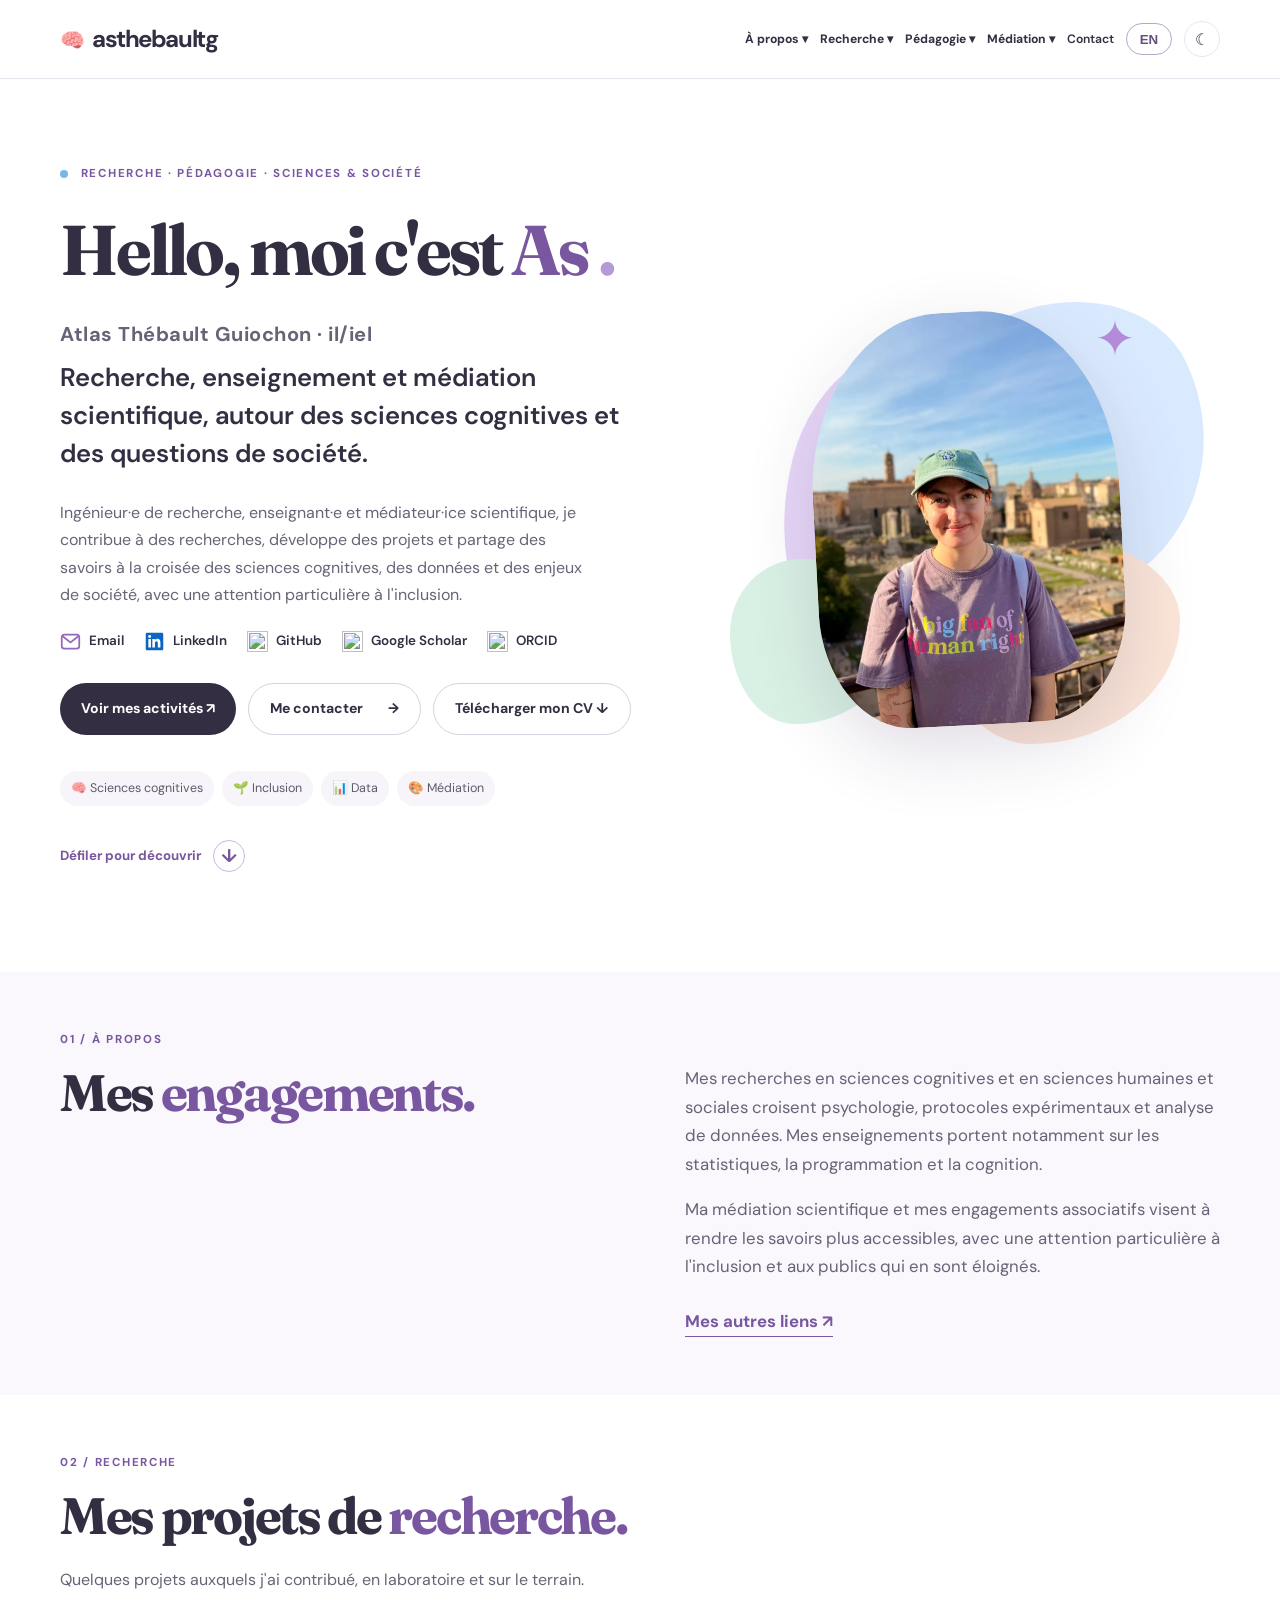
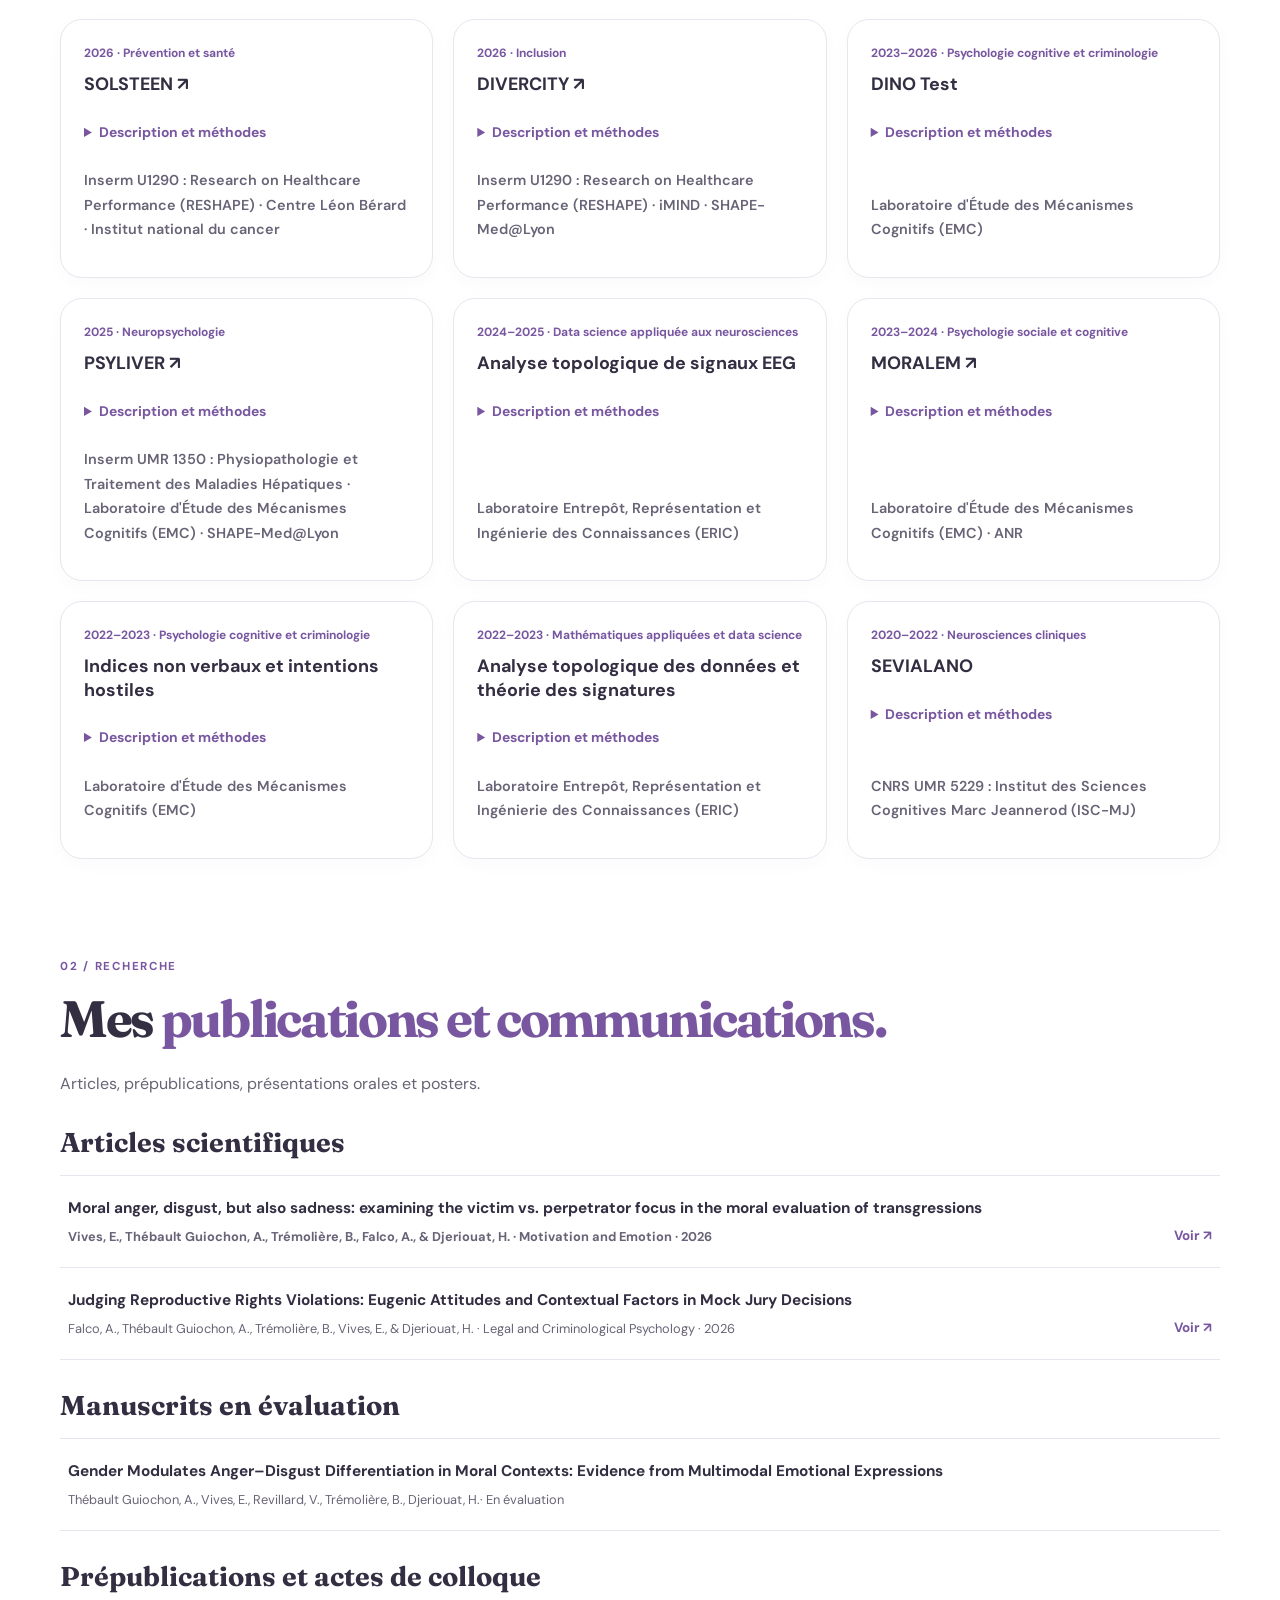
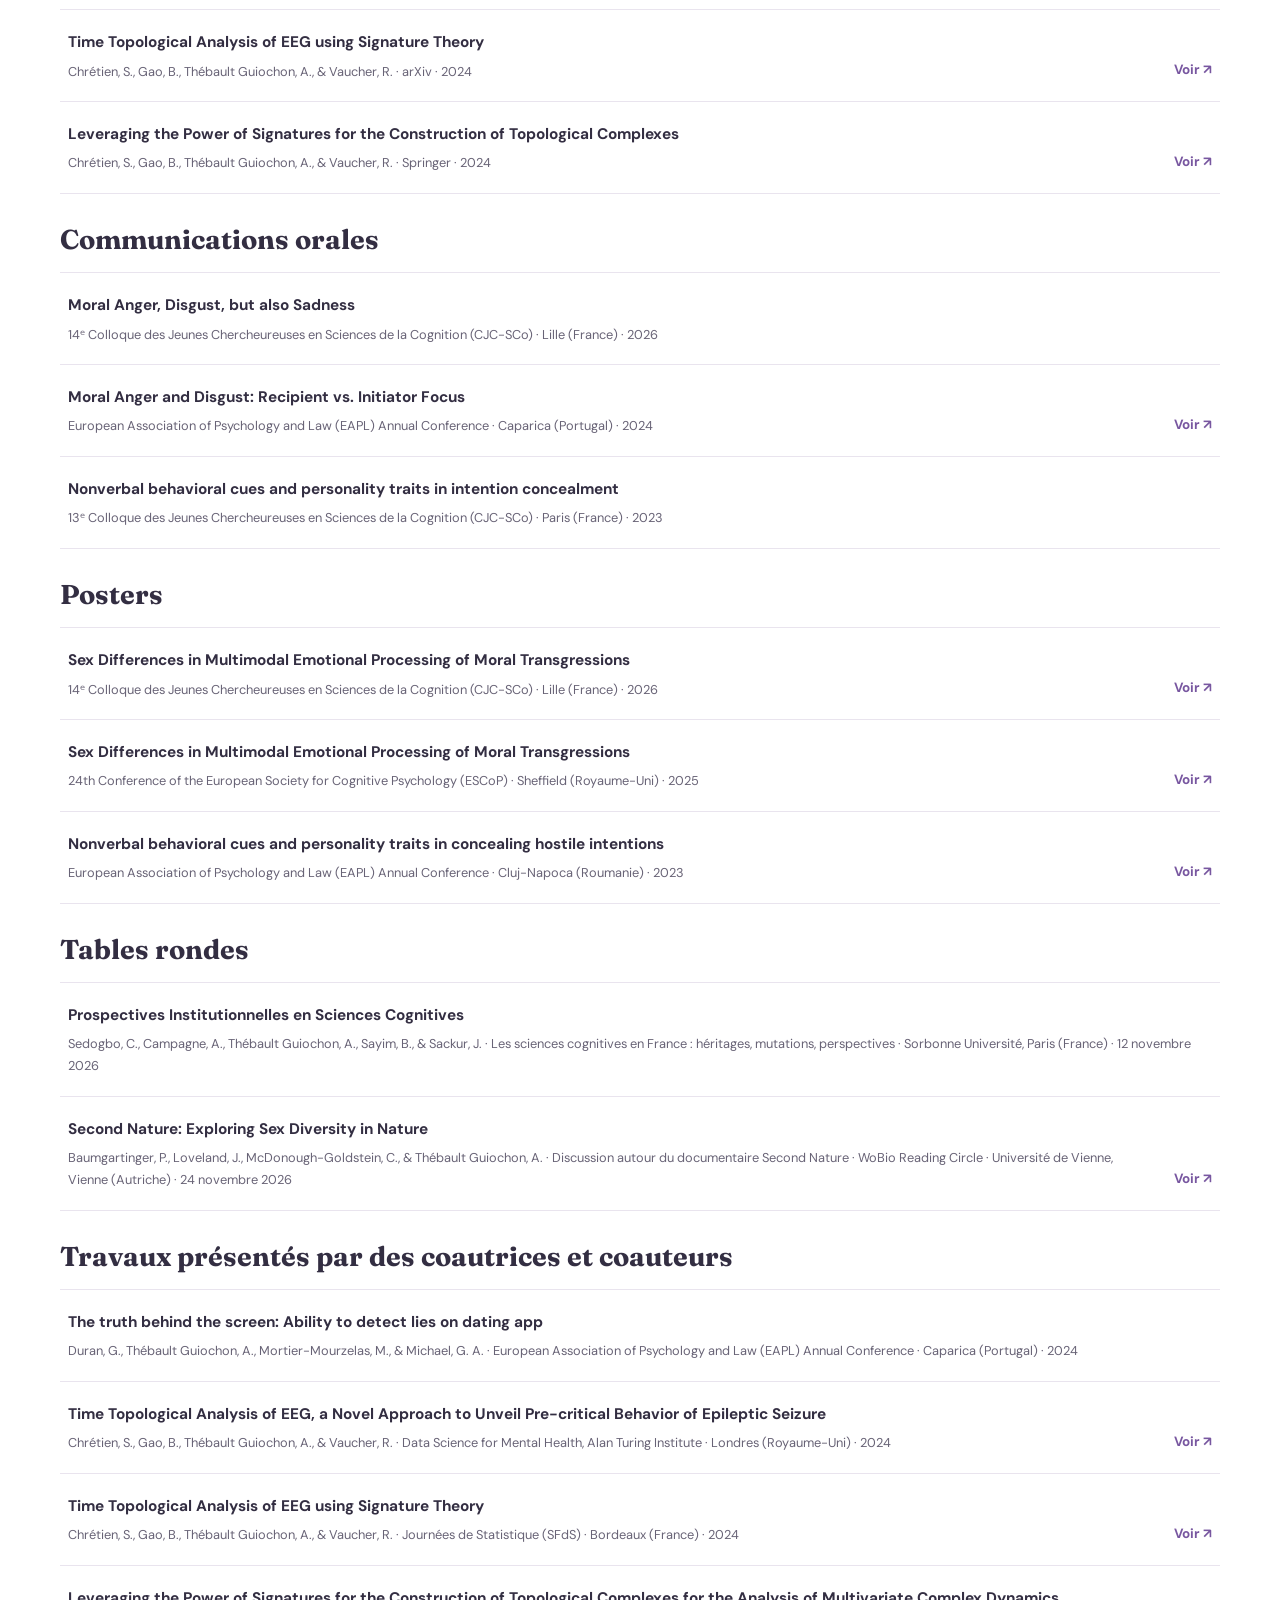
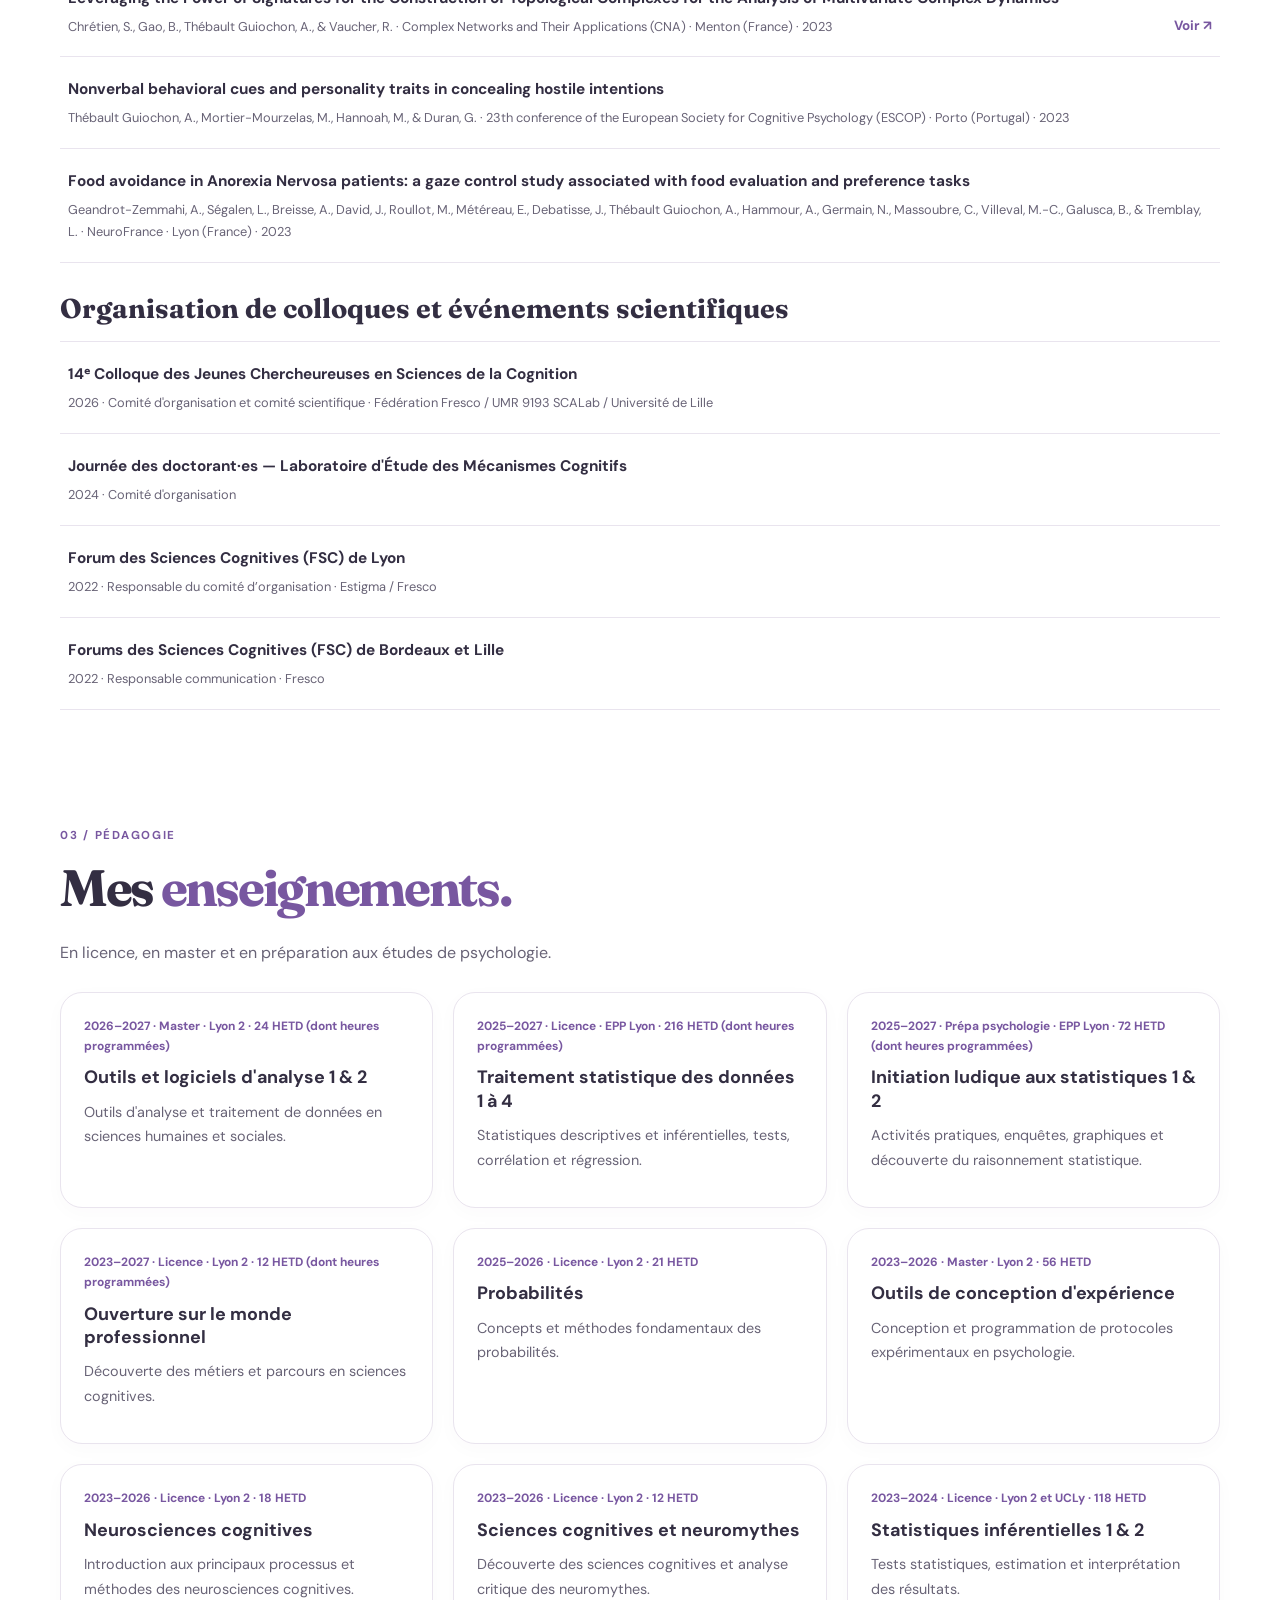
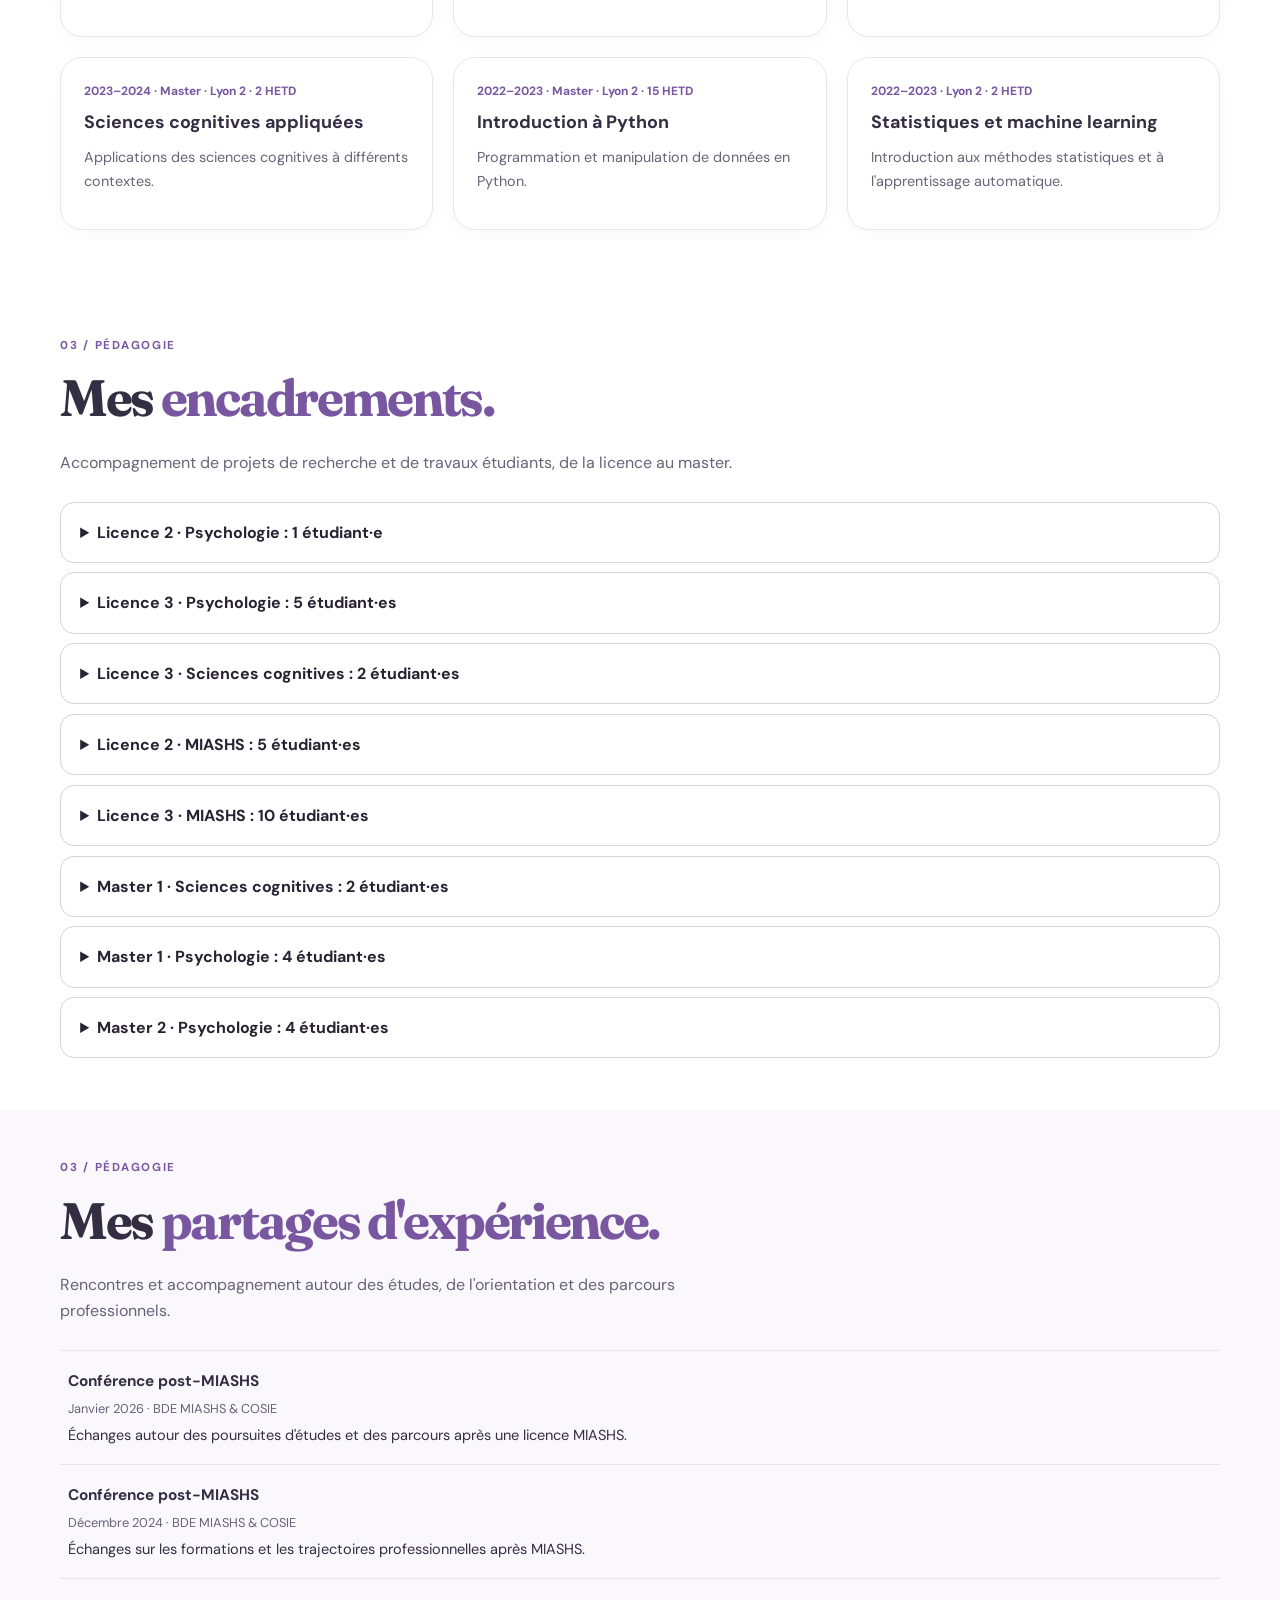
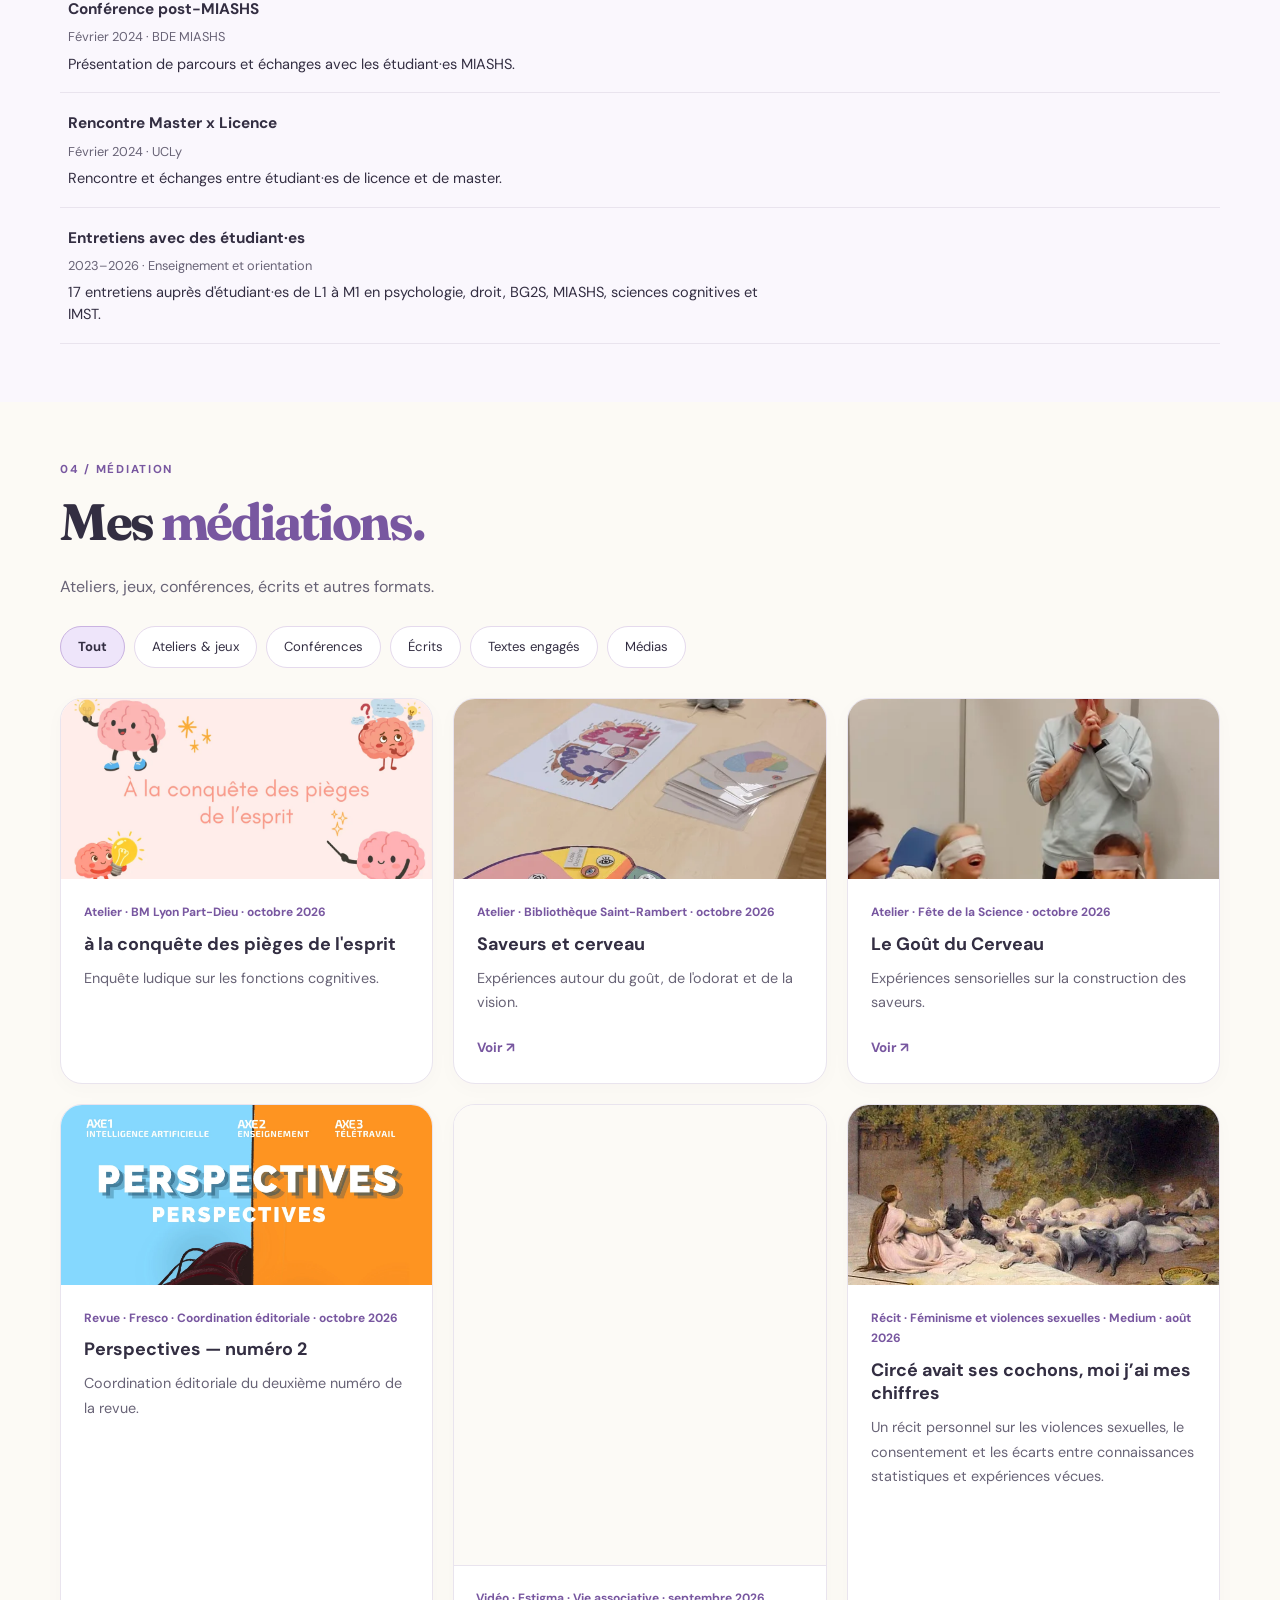
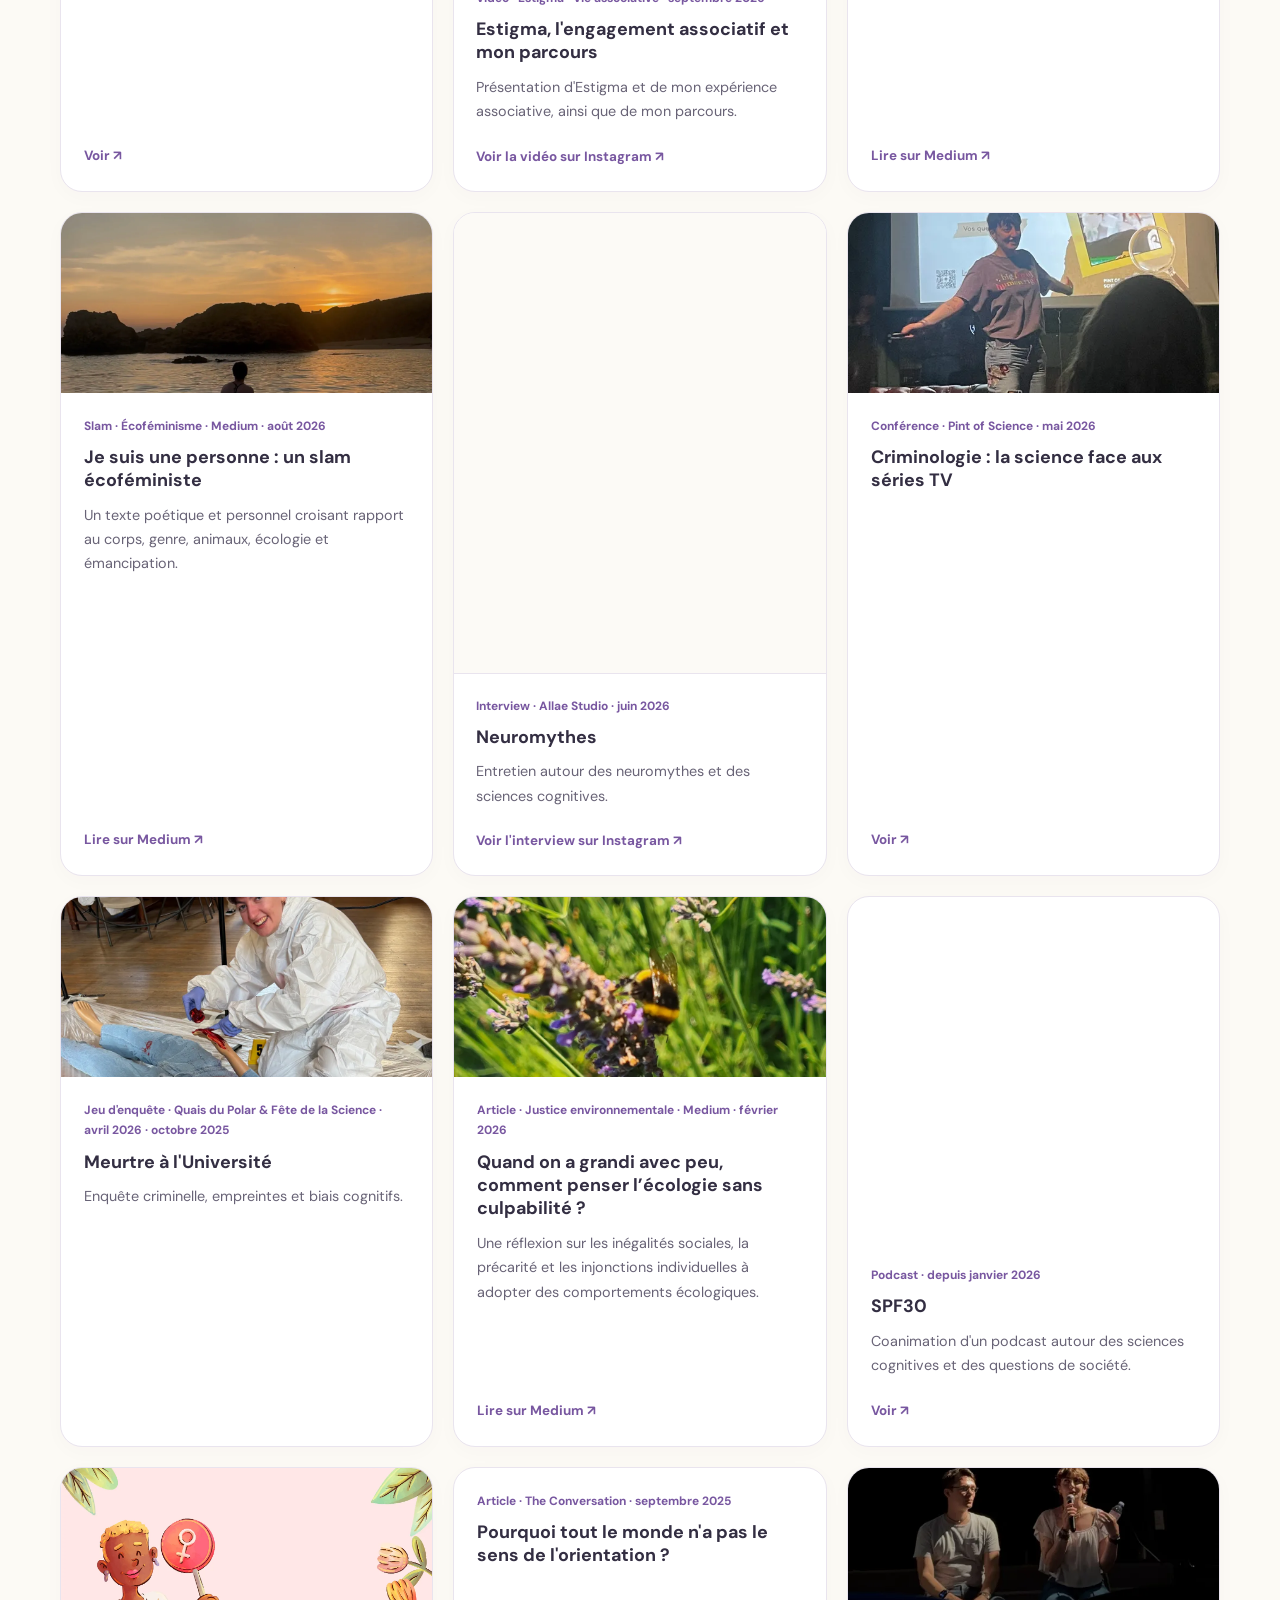
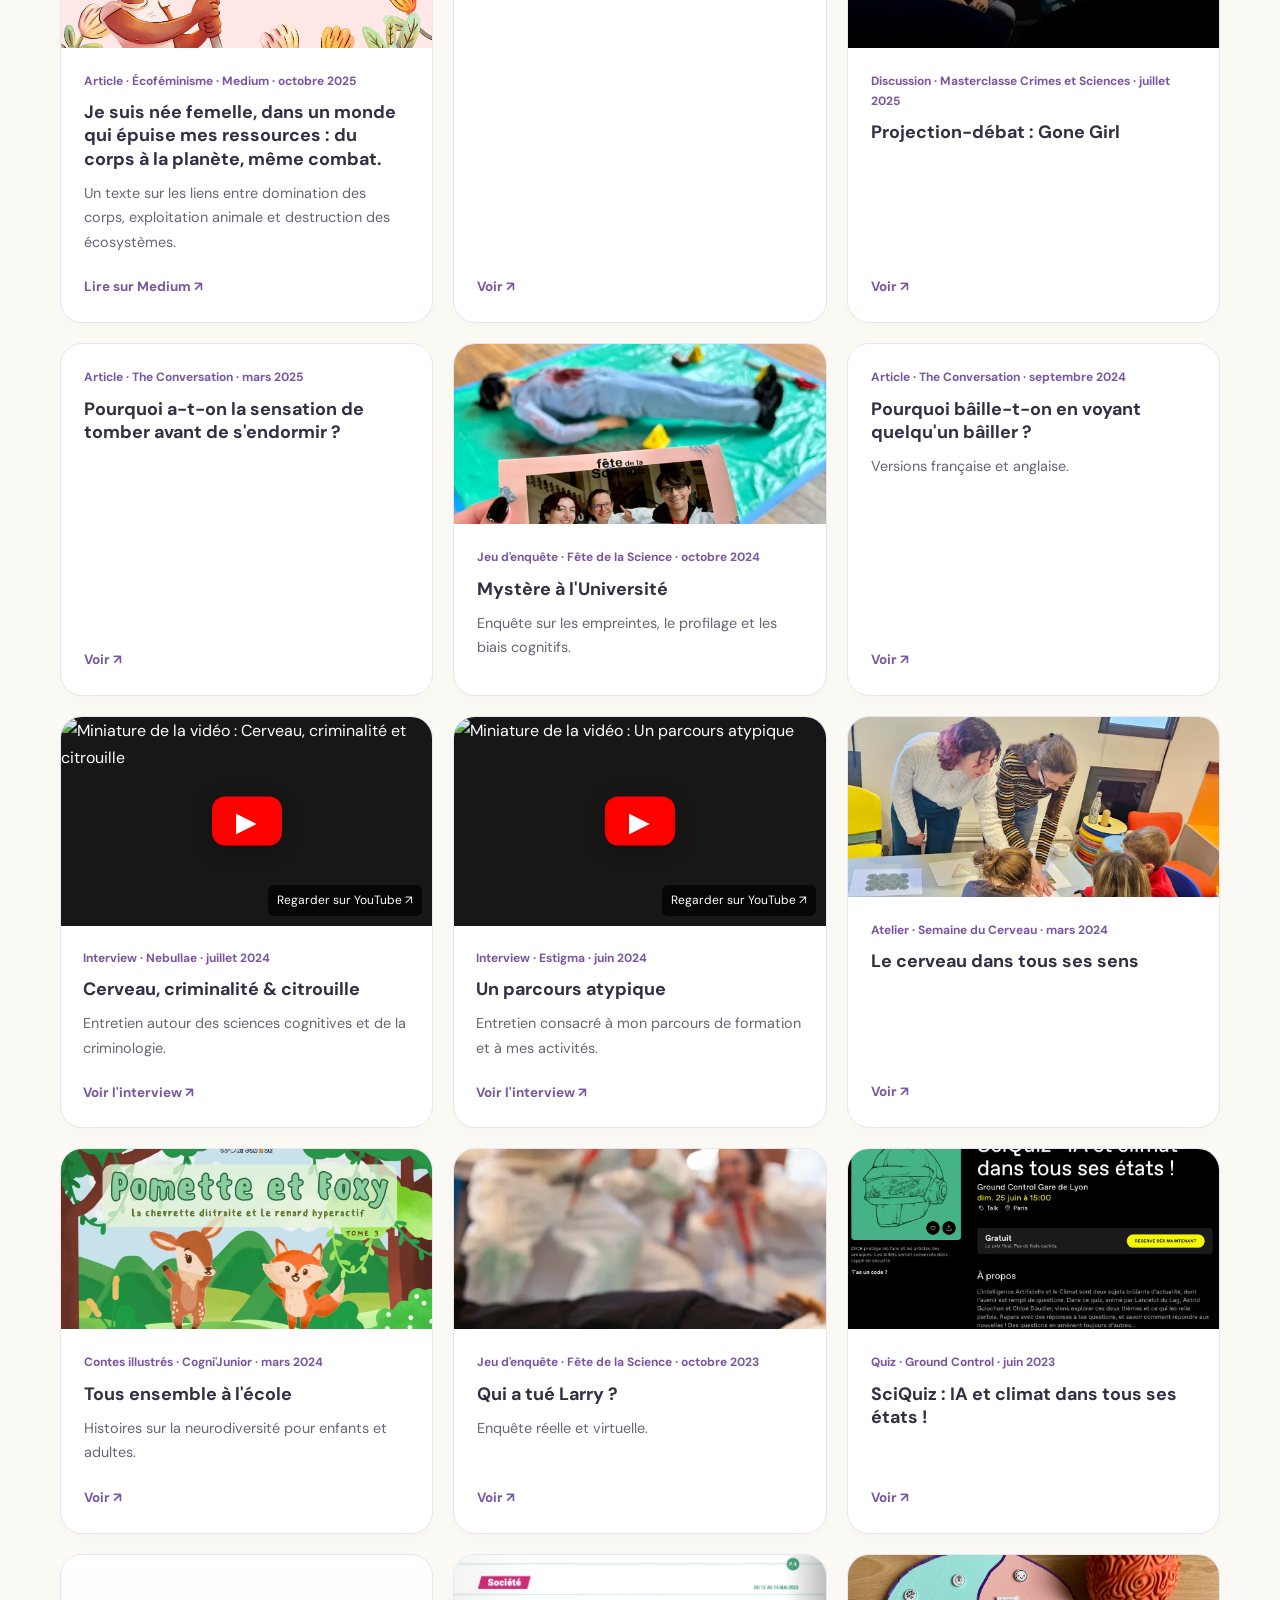
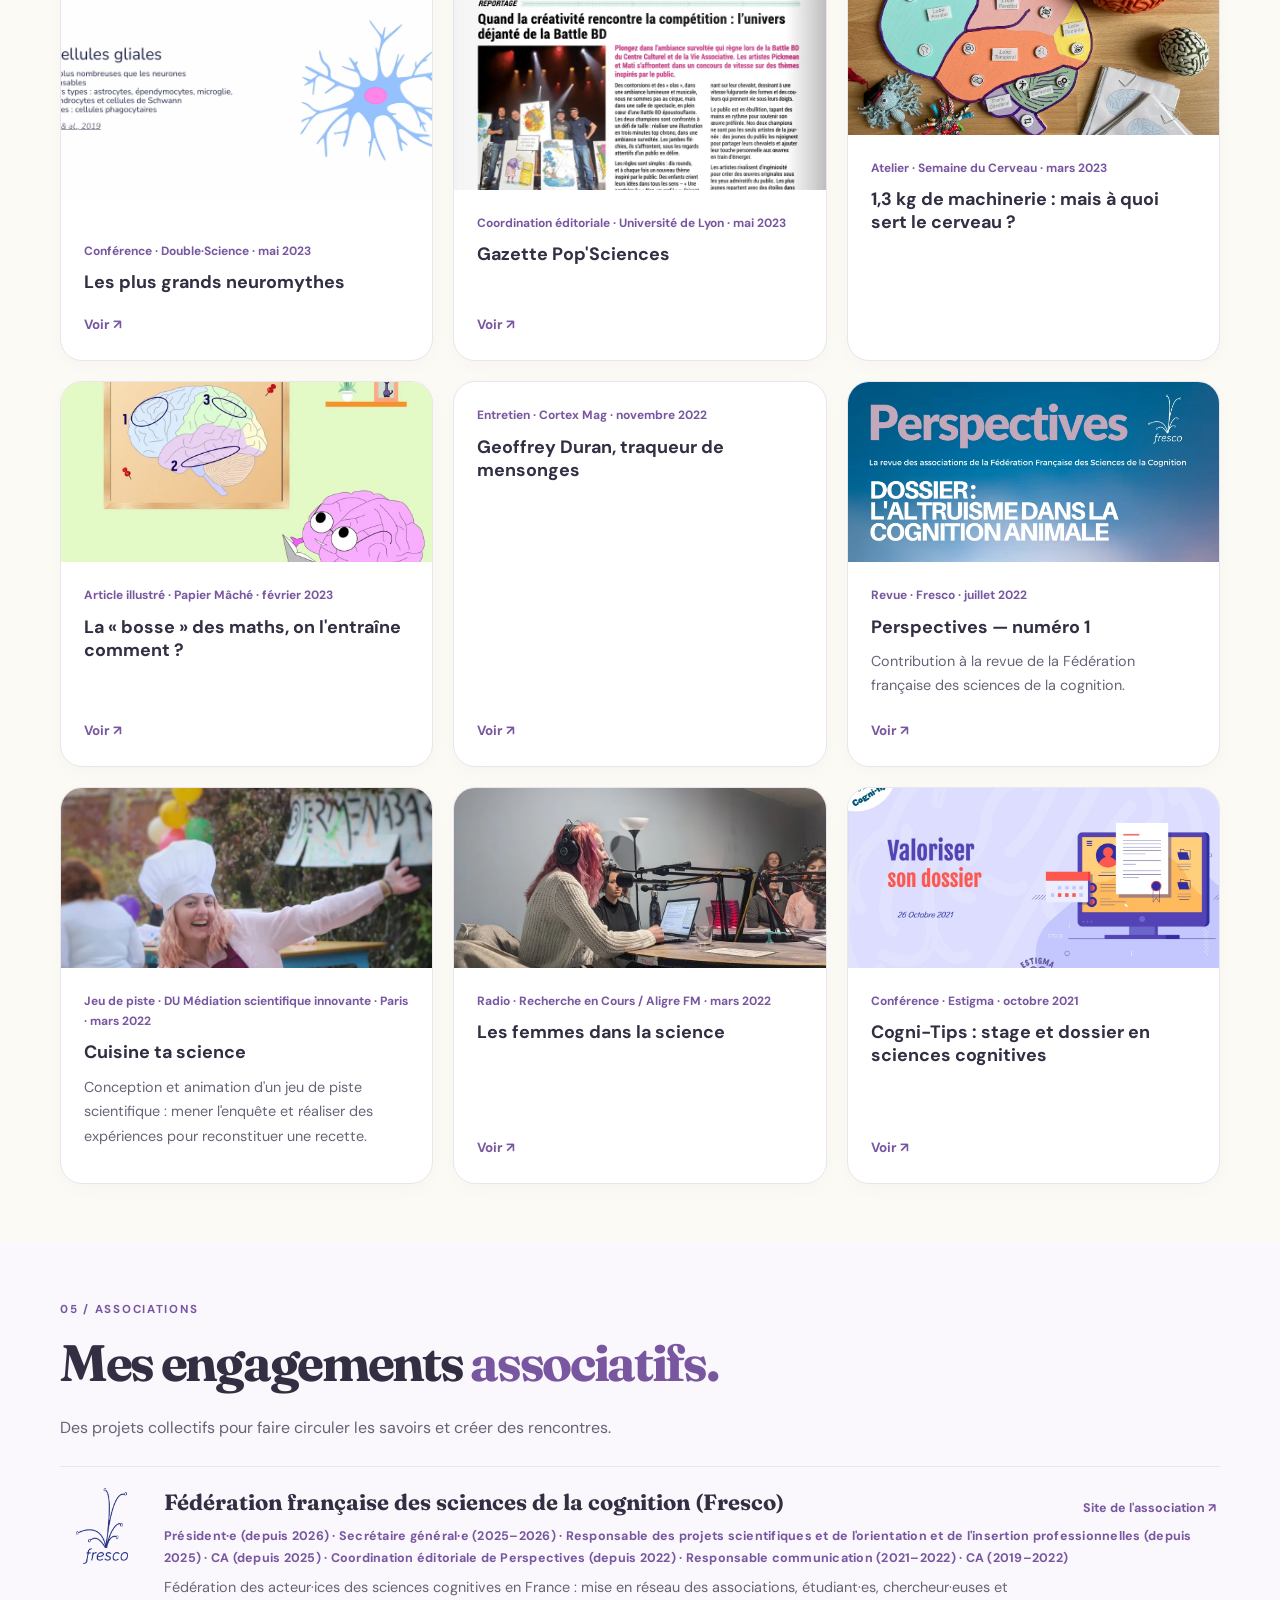
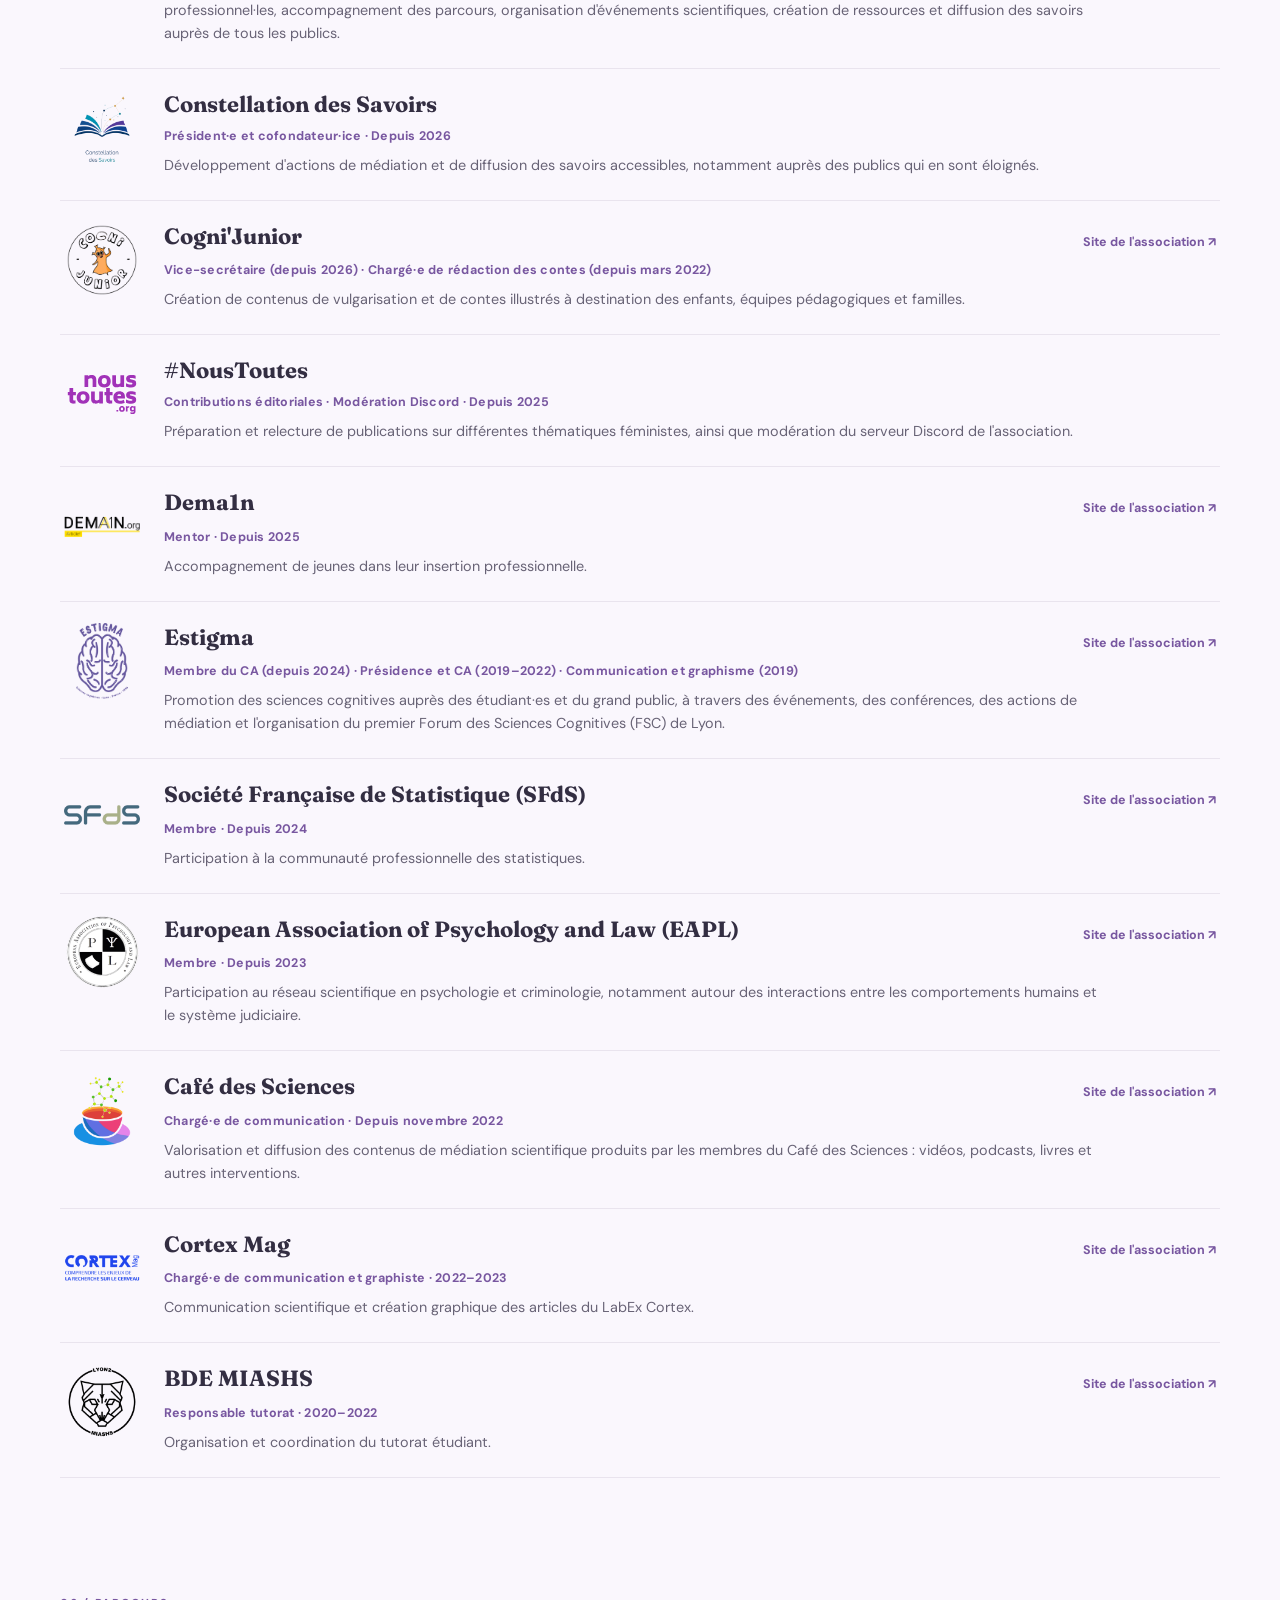
==== commit cf42cc84: "make it prettier" ====
--- a/index.html
+++ b/index.html
@@ -4,10 +4,10 @@
   <meta charset="utf-8"/>
    <meta name="referrer" content="strict-origin-when-cross-origin"/>
   <meta content="width=device-width, initial-scale=1" name="viewport"/>
-  <meta content="Portfolio d'Atlas Thébault Guiochon &mdash; recherche, enseignement, médiation scientifique et engagements." name="description"/>
+  <meta content="Portfolio d'Atlas Th&eacute;bault Guiochon &mdash; recherche, enseignement, m&eacute;diation scientifique et engagements." name="description"/>
   <meta content="#f7f4fc" name="theme-color"/>
   <title>
-   Atlas Thébault Guiochon · Recherche &amp; médiation scientifique
+   Atlas Th&eacute;bault Guiochon · Recherche &amp; m&eacute;diation scientifique
   </title>
   <link href="https://fonts.googleapis.com" rel="preconnect"/>
   <link crossorigin="" href="https://fonts.gstatic.com" rel="preconnect"/>
@@ -16,7 +16,7 @@
 
   <script defer="" src="script.js">
   </script>
-  <meta content="Atlas Thébault Guiochon" name="author"/>
+  <meta content="Atlas Th&eacute;bault Guiochon" name="author"/>
  </head>
  <body>
   <a class="skip-link" href="#contenu">
@@ -43,11 +43,11 @@
     <nav aria-label="Navigation principale" class="nav" id="nav">
      <div class="nav-dropdown">
       <button aria-expanded="false" class="nav-drop-trigger" type="button">
-       À propos &dtrif;
+       &#xC0; propos &dtrif;
       </button>
       <div class="nav-submenu">
        <a href="#presentation">
-        Présentation
+        Pr&eacute;sentation
        </a>
        <a href="#associations">
         Associations
@@ -56,7 +56,7 @@
         Parcours
        </a>
        <a href="#services">
-        Compétences
+        Comp&eacute;tences
        </a>
       </div>
      </div>
@@ -84,7 +84,7 @@
      </div>
      <div class="nav-dropdown">
       <button aria-expanded="false" class="nav-drop-trigger" type="button">
-       Pédagogie &dtrif;
+       P&eacute;dagogie &dtrif;
       </button>
       <div class="nav-submenu">
        <a href="#enseignement">
@@ -94,32 +94,32 @@
         Encadrements
        </a>
        <a href="#entretiens">
-        Partages d'expérience.
+        Partages d'exp&eacute;rience.
        </a>
       </div>
      </div>
      <div class="nav-dropdown">
       <button aria-expanded="false" class="nav-drop-trigger" type="button">
-       Médiation &dtrif;
+       M&eacute;diation &dtrif;
       </button>
       <div class="nav-submenu">
        <a data-mediation-filter="all" href="#mediation">
-        Toutes les médiations
+        Toutes les m&eacute;diations
        </a>
        <a data-mediation-filter="ateliers" href="#mediation">
         Ateliers &amp; jeux
        </a>
        <a data-mediation-filter="rencontres" href="#mediation">
-        Conférences
+        Conf&eacute;rences
        </a>
        <a data-mediation-filter="ecrits" href="#mediation">
-        Écrits
+        &#xC9;crits
        </a>
        <a data-mediation-filter="engages" href="#mediation">
-        Textes engagés
+        Textes engag&eacute;s
        </a>
        <a data-mediation-filter="medias" href="#mediation">
-        Médias
+        M&eacute;dias
        </a>
       </div>
      </div>
@@ -142,7 +142,7 @@
      <div class="eyebrow">
       <span class="pulse">
       </span>
-      Recherche · Pédagogie · Sciences &amp; société
+      Recherche · P&eacute;dagogie · Sciences &amp; soci&eacute;t&eacute;
      </div>
      <h1>
       Hello, moi c'est
@@ -154,15 +154,15 @@
       </span>
      </h1>
      <p class="hero-identity">
-      Atlas Thébault Guiochon · il/iel
+      Atlas Th&eacute;bault Guiochon · il/iel
      </p>
      <p class="hero-lead">
-      Recherche, enseignement et médiation scientifique, autour des sciences cognitives et des questions de société.
+      Recherche, enseignement et m&eacute;diation scientifique, autour des sciences cognitives et des questions de soci&eacute;t&eacute;.
      </p>
      <p>
-      Ingénieur·e de recherche, enseignant·e et médiateur·ice scientifique, je contribue à des recherches, développe des projets et partage des savoirs à la croisée des sciences cognitives, des données et des enjeux de société, avec une attention particuli&egrave;re à l'inclusion.
+      Ing&eacute;nieur·e de recherche, enseignant·e et m&eacute;diateur·ice scientifique, je contribue &#xE0; des recherches, d&eacute;veloppe des projets et partage des savoirs &#xE0; la crois&eacute;e des sciences cognitives, des donn&eacute;es et des enjeux de soci&eacute;t&eacute;, avec une attention particuli&egrave;re &#xE0; l'inclusion.
      </p>
-     <div aria-label="Réseaux et profils scientifiques" class="hero-social-links">
+     <div aria-label="R&eacute;seaux et profils scientifiques" class="hero-social-links">
       <a class="hero-social-link" href="mailto:a.thebaultg@proton.me">
        <svg aria-hidden="true" class="social-icon email-icon" fill="none" stroke="currentColor" stroke-width="2" viewbox="0 0 24 24">
         <rect height="16" rx="3" width="20" x="2" y="4">
@@ -204,7 +204,7 @@
      </div>
      <div class="hero-actions">
       <a class="btn primary" href="#projets">
-       Voir mes activités &nearrow;
+       Voir mes activit&eacute;s &nearrow;
       </a>
       <a class="btn secondary" href="#contact">
        Me contacter
@@ -213,7 +213,7 @@
        </span>
       </a>
       <a class="btn secondary" download="" href="THEBAULTGUIOCHON_Atlas_resume.pdf">
-       Télécharger mon CV &darr;
+       T&eacute;l&eacute;charger mon CV &darr;
       </a>
      </div>
      <div class="hero-tags">
@@ -227,11 +227,11 @@
        📊 Data
       </span>
       <span>
-       🎨 Médiation
+       🎨 M&eacute;diation
       </span>
      </div>
      <a class="scroll-cue" href="#presentation">
-      Défiler pour découvrir
+      D&eacute;filer pour d&eacute;couvrir
       <span aria-hidden="true">
        &darr;
       </span>
@@ -259,15 +259,15 @@
      <div class="orb">
       ✦
      </div>
-     <img alt="Portrait d'Atlas en extérieur" class="hero-portrait" src="images/portrait-atlas.webp"/>
+     <img alt="Portrait d'Atlas en ext&eacute;rieur" class="hero-portrait" src="images/portrait-atlas.webp"/>
     </div>
    </section>
-   <!-- ===== Présentation et parcours ===== -->
+   <!-- ===== Pr&eacute;sentation et parcours ===== -->
    <section class="section section-tint" id="presentation">
     <div class="wrap two-col">
      <div>
       <div class="section-kicker">
-       01 / à propos
+       01 / &#xE0; propos
       </div>
       <h2>
        Mes
@@ -278,10 +278,10 @@
      </div>
      <div class="about-text">
       <p>
-       Mes recherches en sciences cognitives et en sciences humaines et sociales croisent psychologie, protocoles expérimentaux et analyse de données. Mes enseignements portent notamment sur les statistiques, la programmation et la cognition.
+       Mes recherches en sciences cognitives et en sciences humaines et sociales croisent psychologie, protocoles exp&eacute;rimentaux et analyse de donn&eacute;es. Mes enseignements portent notamment sur les statistiques, la programmation et la cognition.
       </p>
       <p>
-       Ma médiation scientifique et mes engagements associatifs visent à rendre les savoirs plus accessibles, avec une attention particuli&egrave;re à l'inclusion et aux publics qui en sont éloignés.
+       Ma m&eacute;diation scientifique et mes engagements associatifs visent &#xE0; rendre les savoirs plus accessibles, avec une attention particuli&egrave;re &#xE0; l'inclusion et aux publics qui en sont &eacute;loign&eacute;s.
       </p>
       <a class="text-link" href="https://linktr.ee/asthebaultg" rel="noopener noreferrer" target="_blank">
        Mes autres liens &nearrow;
@@ -289,7 +289,7 @@
      </div>
     </div>
     <!-- ============================================================
-         PARCOURS — EXPÉRIENCES, STAGES ET FORMATIONS
+         PARCOURS — EXP&#xC9;RIENCES, STAGES ET FORMATIONS
          ============================================================ -->
    </section>
    <!-- ===== Projets de recherche ===== -->
@@ -306,237 +306,228 @@
        </em>
       </h2>
       <p>
-       Quelques projets auxquels j'ai contribué, en laboratoire et sur le terrain.
+       Quelques projets auxquels j'ai contribu&#xE9;, en laboratoire et sur le terrain.
       </p>
      </div>
     </div>
     <div class="detail-grid">
-     <!-- SOLSTEEN ↗ -->
-     <!-- DIVERCITY ↗ -->
-     <!-- PSYLIVER ↗ -->
-     <!-- Analyse topologique de signaux EEG -->
-     <!-- MORALEM ↗ -->
-     <!-- DINO Test -->
-     <!-- Indices non verbaux et intentions hostiles -->
-     <!-- Analyse topologique des données et théorie des signatures -->
-     <!-- SEVIALANO -->
      <article class="detail-card">
       <div class="detail-content">
        <span class="detail-meta">
-        2026 · Prévention et santé
+        2026 &#xB7; Pr&#xE9;vention et sant&#xE9;
        </span>
        <h3>
         <a class="project-title-link" href="https://www.cancer.fr" rel="noopener noreferrer" target="_blank">
-         SOLSTEEN &nearrow;
+         SOLSTEEN &#x2197;
         </a>
        </h3>
        <details class="project-details">
         <summary>
-         Description et méthodes
+         Description et m&#xE9;thodes
         </summary>
         <p>
-         Prévention des risques liés à l'exposition aux UV chez les collégien·nes.
+          Pr&#xE9;vention des risques li&#xE9;s &#xE0; l&#x2019;exposition aux UV chez les coll&#xE9;gien&#xB7;nes, gr&#xE2;ce &#xE0; des interventions p&#xE9;dagogiques et &#xE0; des am&#xE9;nagements de l&#x2019;environnement scolaire.
         </p>
         <p>
-         Coordination de kits pédagogiques, développement du site web et valorisation des ressources scientifiques.
+          Conception et d&#xE9;veloppement du site web du projet, coordination de la cr&#xE9;ation de kits p&#xE9;dagogiques et valorisation des ressources scientifiques.
         </p>
        </details>
        <p class="project-affiliation">
-        Inserm U1290 : Research on Healthcare Performance (RESHAPE) · Centre Léon Bérard · Institut national du cancer
+        Inserm U1290 : Research on Healthcare Performance (RESHAPE) &#xB7; Centre L&#xE9;on B&#xE9;rard &#xB7; Institut national du cancer
        </p>
       </div>
      </article>
      <article class="detail-card">
       <div class="detail-content">
        <span class="detail-meta">
-        2026 · Inclusion
+        2026 &#xB7; Inclusion
        </span>
        <h3>
         <a class="project-title-link" href="https://www.shape-med-lyon.fr/projets/amorcage-vague-2/divercity/" rel="noopener noreferrer" target="_blank">
-         DIVERCITY &nearrow;
+         DIVERCITY &#x2197;
         </a>
        </h3>
        <details class="project-details">
         <summary>
-         Description et méthodes
+         Description et m&#xE9;thodes
         </summary>
         <p>
-         Étude des déterminants psychosociaux de l'accessibilité et de l'inclusion des personnes autistes et présentant des troubles du neurodéveloppement dans les commerces.
+          &#xC9;valuation de l&#x2019;inclusion et de l&#x2019;accessibilit&#xE9; des commerces pour les personnes autistes et pr&#xE9;sentant des troubles du neurod&#xE9;veloppement (TND).
         </p>
         <p>
-         Questionnaires, enqu&ecirc;tes de terrain, entretiens et analyses quantitatives et qualitatives.
+          Conception et administration de questionnaires, enqu&#xEA;tes de terrain, conduite d&#x2019;entretiens et analyses quantitatives et qualitatives des donn&#xE9;es recueillies.
         </p>
        </details>
        <p class="project-affiliation">
-        Inserm U1290 : Research on Healthcare Performance (RESHAPE) · iMIND · SHAPE-Med@Lyon
+        Inserm U1290 : Research on Healthcare Performance (RESHAPE) &#xB7; iMIND &#xB7; SHAPE-Med@Lyon
        </p>
       </div>
      </article>
      <article class="detail-card">
       <div class="detail-content">
        <span class="detail-meta">
-        2023&ndash;2026 · Psychologie cognitive et criminologie
+        2023&#x2013;2026 &#xB7; Psychologie cognitive et criminologie
        </span>
        <h3>
         DINO Test
        </h3>
        <details class="project-details">
         <summary>
-         Description et méthodes
+         Description et m&#xE9;thodes
         </summary>
         <p>
-         Développement d'un outil d'évaluation des distorsions cognitives liées aux violences sexuelles, notamment à travers des scénarios et des situations contextualisées.
+          D&#xE9;veloppement d&#x2019;un outil d&#x2019;&#xE9;valuation des distorsions cognitives li&#xE9;es aux violences sexuelles, &#xE0; partir de sc&#xE9;narios et de situations contextualis&#xE9;es.
         </p>
         <p>
-         Revue de littérature, construction d'items et de questionnaires, encadrement de projets étudiants et analyses statistiques.
+          Revue de litt&#xE9;rature, &#xE9;laboration d&#x2019;items et de questionnaires, encadrement de projets &#xE9;tudiants et analyses statistiques.
         </p>
        </details>
        <p class="project-affiliation">
-        Laboratoire d'Étude des Mécanismes Cognitifs (EMC)
+        Laboratoire d'&#xC9;tude des M&#xE9;canismes Cognitifs (EMC)
        </p>
       </div>
      </article>
      <article class="detail-card">
       <div class="detail-content">
        <span class="detail-meta">
-        2025 · Neuropsychologie
+        2025 &#xB7; Neuropsychologie
        </span>
        <h3>
         <a class="project-title-link" href="https://www.shape-med-lyon.fr/actions/les-projets-finances/psyliver/" rel="noopener noreferrer" target="_blank">
-         PSYLIVER &nearrow;
+         PSYLIVER &#x2197;
         </a>
        </h3>
        <details class="project-details">
         <summary>
-         Description et méthodes
+         Description et m&#xE9;thodes
         </summary>
         <p>
-         Étude des fonctions cognitives et des réponses psychophysiologiques dans le contexte des maladies hépatiques.
+          &#xC9;tude des fonctions cognitives et des r&#xE9;ponses psychophysiologiques dans le contexte des maladies h&#xE9;patiques.
         </p>
         <p>
-         Programmation expérimentale, mesures physiologiques (ECG, ICG, EDA), traitement de signaux et développement d'outils d'analyse.
+          Programmation, d&#xE9;veloppement et test du protocole exp&#xE9;rimental, ainsi que d&#xE9;veloppement d&#x2019;outils d&#x2019;analyse des donn&#xE9;es comportementales et physiologiques (ECG, ICG, EDA).
         </p>
        </details>
        <p class="project-affiliation">
-        Inserm UMR 1350 : Physiopathologie et Traitement des Maladies Hépatiques · Laboratoire d'Étude des Mécanismes Cognitifs (EMC) · SHAPE-Med@Lyon
+        Inserm UMR 1350 : Physiopathologie et Traitement des Maladies H&#xE9;patiques &#xB7; Laboratoire d'&#xC9;tude des M&#xE9;canismes Cognitifs (EMC) &#xB7; SHAPE-Med@Lyon
        </p>
       </div>
      </article>
      <article class="detail-card">
       <div class="detail-content">
        <span class="detail-meta">
-        2024&ndash;2025 · Data science appliquée aux neurosciences
+        2024&#x2013;2025 &#xB7; Data science appliqu&#xE9;e aux neurosciences
        </span>
        <h3>
         Analyse topologique de signaux EEG
        </h3>
        <details class="project-details">
         <summary>
-         Description et méthodes
+         Description et m&#xE9;thodes
         </summary>
         <p>
-         Application de la théorie des signatures et de méthodes topologiques à l'étude des dynamiques cérébrales et des séries temporelles EEG.
+          Application de la th&#xE9;orie des signatures et de m&#xE9;thodes topologiques &#xE0; l&#x2019;&#xE9;tude des dynamiques c&#xE9;r&#xE9;brales &#xE0; partir de s&#xE9;ries temporelles EEG.
         </p>
         <p>
-         Analyse de séries temporelles, programmation Python, traitement et visualisation de données.
+          Programmation Python, traitement et analyse de s&#xE9;ries temporelles, d&#xE9;veloppement de m&#xE9;thodes de repr&#xE9;sentation et visualisation des donn&#xE9;es.
         </p>
        </details>
        <p class="project-affiliation">
-        Laboratoire Entrep&ocirc;t, Représentation et Ingénierie des Connaissances (ERIC)
+        Laboratoire Entrep&#xF4;t, Repr&#xE9;sentation et Ing&#xE9;nierie des Connaissances (ERIC)
        </p>
       </div>
      </article>
      <article class="detail-card">
       <div class="detail-content">
        <span class="detail-meta">
-        2023&ndash;2024 · Psychologie sociale et cognitive
+        2023&#x2013;2024 &#xB7; Psychologie sociale et cognitive
        </span>
        <h3>
         <a class="project-title-link" href="https://anr.fr/Project-ANR-21-CE28-0012" rel="noopener noreferrer" target="_blank">
-         MORALEM &nearrow;
+         MORALEM &#x2197;
         </a>
        </h3>
        <details class="project-details">
         <summary>
-         Description et méthodes
+         Description et m&#xE9;thodes
         </summary>
         <p>
-         Étude des émotions morales et des facteurs individuels et situationnels influen&ccedil;ant le jugement des transgressions.
+          &#xC9;tude des &#xE9;motions morales et des facteurs individuels et situationnels influen&#xE7;ant le jugement des transgressions.
         </p>
         <p>
-         Conception et préenregistrement de protocoles, programmation expérimentale, collecte et analyse de données.
+          Conception et programmation de protocoles exp&#xE9;rimentaux, collecte et analyse de donn&#xE9;es, r&#xE9;daction d&#x2019;articles scientifiques et pr&#xE9;sentation des r&#xE9;sultats en congr&#xE8;s.
         </p>
        </details>
        <p class="project-affiliation">
-        Laboratoire d'Étude des Mécanismes Cognitifs (EMC) · ANR
+        Laboratoire d'&#xC9;tude des M&#xE9;canismes Cognitifs (EMC) &#xB7; ANR
        </p>
       </div>
      </article>
      <article class="detail-card">
       <div class="detail-content">
        <span class="detail-meta">
-        2022&ndash;2023 · Psychologie cognitive et criminologie
+        2022&#x2013;2023 &#xB7; Psychologie cognitive et criminologie
        </span>
        <h3>
         Indices non verbaux et intentions hostiles
        </h3>
        <details class="project-details">
         <summary>
-         Description et méthodes
+         Description et m&#xE9;thodes
         </summary>
         <p>
-         Étude des comportements non verbaux et des traits de personnalité associés à la dissimulation d'intentions hostiles, à partir d'un protocole expérimental filmé.
+          &#xC9;tude des indices comportementaux non verbaux et des traits de personnalit&#xE9; associ&#xE9;s &#xE0; la dissimulation d&#x2019;intentions hostiles dans des situations film&#xE9;es.
         </p>
         <p>
-         Conception du matériel expérimental, recueil de données, développement d'une application web de codage vidéo et analyses statistiques.
+          Mise en place du protocole exp&#xE9;rimental, recueil et codage des donn&#xE9;es vid&#xE9;o, d&#xE9;veloppement d&#x2019;une application web de codage et analyses statistiques.
         </p>
        </details>
        <p class="project-affiliation">
-        Laboratoire d'Étude des Mécanismes Cognitifs (EMC)
+        Laboratoire d'&#xC9;tude des M&#xE9;canismes Cognitifs (EMC)
        </p>
       </div>
      </article>
      <article class="detail-card">
       <div class="detail-content">
        <span class="detail-meta">
-        2022&ndash;2023 · Mathématiques appliquées et data science
-       </span>
-       <h3>
-        Analyse topologique des données et théorie des signatures
+        2022&#x2013;2023 &#xB7; Math&#xE9;matiques appliqu&#xE9;es et data science
+       </span>
+       <h3>
+        Analyse topologique des donn&#xE9;es et th&#xE9;orie des signatures
        </h3>
        <details class="project-details">
         <summary>
-         Description et méthodes
+         Description et m&#xE9;thodes
         </summary>
         <p>
-         Exploration de méthodes mathématiques pour l'analyse de données complexes, notamment l'analyse topologique des données et la théorie des signatures appliquée aux séries temporelles.
+          Exploration de m&#xE9;thodes d&#x2019;analyse topologique des donn&#xE9;es et de th&#xE9;orie des signatures appliqu&#xE9;es aux s&#xE9;ries temporelles et &#xE0; des donn&#xE9;es neuroscientifiques.
         </p>
         <p>
-         Programmation Python, analyse de données, méthodes topologiques, apprentissage automatique et visualisation.
+          Programmation Python, exploration de m&#xE9;thodes math&#xE9;matiques et d&#x2019;apprentissage automatique, analyse et visualisation de donn&#xE9;es.
         </p>
        </details>
        <p class="project-affiliation">
-        Laboratoire Entrep&ocirc;t, Représentation et Ingénierie des Connaissances (ERIC)
+        Laboratoire Entrep&#xF4;t, Repr&#xE9;sentation et Ing&#xE9;nierie des Connaissances (ERIC)
        </p>
       </div>
      </article>
      <article class="detail-card">
       <div class="detail-content">
        <span class="detail-meta">
-        2020&ndash;2022 · Neurosciences cliniques
+        2020&#x2013;2022 &#xB7; Neurosciences cliniques
        </span>
        <h3>
         SEVIALANO
        </h3>
        <details class="project-details">
         <summary>
-         Description et méthodes
+         Description et m&#xE9;thodes
         </summary>
         <p>
-         Étude des circuits cérébraux impliqués dans la prise alimentaire et l'anxiété chez les personnes présentant une anorexie mentale.
+          &#xC9;tude de l&#x2019;&#xE9;vitement alimentaire et des mouvements oculaires dans l&#x2019;anorexie mentale restrictive, dans le cadre de recherches en neurosciences cliniques.
         </p>
         <p>
-         Programmation de t&acirc;ches expérimentales, acquisition et analyse de données comportementales, eye-tracking et imagerie cérébrale (TEP-IRM).
+          Mise en place de t&#xE2;ches exp&#xE9;rimentales, recueil et analyse de donn&#xE9;es comportementales et oculom&#xE9;triques (eye-tracking), et contribution aux travaux mobilisant l&#x2019;imagerie TEP-IRM.
         </p>
        </details>
        <p class="project-affiliation">
@@ -560,7 +551,7 @@
        </em>
       </h2>
       <p>
-       Articles, prépublications, présentations orales et posters.
+       Articles, pr&eacute;publications, pr&eacute;sentations orales et posters.
       </p>
      </div>
     </div>
@@ -575,7 +566,7 @@
          <strong>
           Moral anger, disgust, but also sadness: examining the victim vs. perpetrator focus in the moral evaluation of transgressions
           <span>
-           Vives, E., Thébault Guiochon, A., Trémoli&egrave;re, B., Falco, A., &amp; Djeriouat, H. · Motivation and Emotion · 2026
+           Vives, E., Th&eacute;bault Guiochon, A., Tr&eacute;moli&egrave;re, B., Falco, A., &amp; Djeriouat, H. · Motivation and Emotion · 2026
           </span>
          </strong>
         </div>
@@ -589,7 +580,7 @@
           Judging Reproductive Rights Violations: Eugenic Attitudes and Contextual Factors in Mock Jury Decisions
          </strong>
          <span>
-          Falco, A., Thébault Guiochon, A., Trémoli&egrave;re, B., Vives, E., &amp; Djeriouat, H. · Legal and Criminological Psychology · 2026
+          Falco, A., Th&eacute;bault Guiochon, A., Tr&eacute;moli&egrave;re, B., Vives, E., &amp; Djeriouat, H. · Legal and Criminological Psychology · 2026
          </span>
         </div>
         <a class="item-link" href="https://doi.org/10.1111/lcrp.70044" rel="noopener noreferrer" target="_blank">
@@ -600,7 +591,7 @@
      </div>
      <div class="academic-group">
       <h3>
-       Manuscrits en évaluation
+       Manuscrits en &eacute;valuation
       </h3>
       <div class="academic-list">
        <div class="academic-row">
@@ -609,7 +600,7 @@
           Gender Modulates Anger&ndash;Disgust Differentiation in Moral Contexts: Evidence from Multimodal Emotional Expressions
          </strong>
          <span>
-          Thébault Guiochon, A., Vives, E., Revillard, V., Trémoli&egrave;re, B., Djeriouat, H.· En évaluation
+          Th&eacute;bault Guiochon, A., Vives, E., Revillard, V., Tr&eacute;moli&egrave;re, B., Djeriouat, H.· En &eacute;valuation
          </span>
         </div>
        </div>
@@ -617,7 +608,7 @@
      </div>
      <div class="academic-group">
       <h3>
-       Prépublications et actes de colloque
+       Pr&eacute;publications et actes de colloque
       </h3>
       <div class="academic-list">
        <div class="academic-row">
@@ -626,7 +617,7 @@
           Time Topological Analysis of EEG using Signature Theory
          </strong>
          <span>
-          Chrétien, S., Gao, B., Thébault Guiochon, A., &amp; Vaucher, R. · arXiv · 2024
+          Chr&eacute;tien, S., Gao, B., Th&eacute;bault Guiochon, A., &amp; Vaucher, R. · arXiv · 2024
          </span>
         </div>
         <a class="item-link" href="https://doi.org/10.48550/arXiv.2404.15328" rel="noopener noreferrer" target="_blank">
@@ -639,7 +630,7 @@
           Leveraging the Power of Signatures for the Construction of Topological Complexes
          </strong>
          <span>
-          Chrétien, S., Gao, B., Thébault Guiochon, A., &amp; Vaucher, R. · Springer · 2024
+          Chr&eacute;tien, S., Gao, B., Th&eacute;bault Guiochon, A., &amp; Vaucher, R. · Springer · 2024
          </span>
         </div>
         <a class="item-link" href="https://doi.org/10.1007/978-3-031-53468-3_24" rel="noopener noreferrer" target="_blank">
@@ -745,7 +736,7 @@
           Prospectives Institutionnelles en Sciences Cognitives
          </strong>
          <span>
-          Sedogbo, C., Campagne, A., Thébault Guiochon, A., Sayim, B., &amp; Sackur, J. · Les sciences cognitives en France : héritages, mutations, perspectives · Sorbonne Université, Paris (France) · 12 novembre 2026
+          Sedogbo, C., Campagne, A., Th&eacute;bault Guiochon, A., Sayim, B., &amp; Sackur, J. · Les sciences cognitives en France : h&eacute;ritages, mutations, perspectives · Sorbonne Universit&eacute;, Paris (France) · 12 novembre 2026
          </span>
         </div>
        </div>
@@ -755,7 +746,7 @@
           Second Nature: Exploring Sex Diversity in Nature
          </strong>
          <span>
-          Baumgartinger, P., Loveland, J., McDonough-Goldstein, C., &amp; Thébault Guiochon, A. · Discussion autour du documentaire Second Nature · WoBio Reading Circle · Université de Vienne, Vienne (Autriche) · 24 novembre 2026
+          Baumgartinger, P., Loveland, J., McDonough-Goldstein, C., &amp; Th&eacute;bault Guiochon, A. · Discussion autour du documentaire Second Nature · WoBio Reading Circle · Universit&eacute; de Vienne, Vienne (Autriche) · 24 novembre 2026
          </span>
         </div>
         <a class="item-link" href="https://www.secondnaturedoc.com/" rel="noopener noreferrer" target="_blank">
@@ -766,7 +757,7 @@
      </div>
      <div class="academic-group">
       <h3>
-       Travaux présentés par des coautrices et coauteurs
+       Travaux pr&eacute;sent&eacute;s par des coautrices et coauteurs
       </h3>
       <div class="academic-list">
        <div class="academic-row">
@@ -775,7 +766,7 @@
           The truth behind the screen: Ability to detect lies on dating app
          </strong>
          <span>
-          Duran, G., Thébault Guiochon, A., Mortier-Mourzelas, M., &amp; Michael, G. A. · European Association of Psychology and Law (EAPL) Annual Conference · Caparica (Portugal) · 2024
+          Duran, G., Th&eacute;bault Guiochon, A., Mortier-Mourzelas, M., &amp; Michael, G. A. · European Association of Psychology and Law (EAPL) Annual Conference · Caparica (Portugal) · 2024
          </span>
         </div>
        </div>
@@ -785,7 +776,7 @@
           Time Topological Analysis of EEG, a Novel Approach to Unveil Pre-critical Behavior of Epileptic Seizure
          </strong>
          <span>
-          Chrétien, S., Gao, B., Thébault Guiochon, A., &amp; Vaucher, R. · Data Science for Mental Health, Alan Turing Institute · Londres (Royaume-Uni) · 2024
+          Chr&eacute;tien, S., Gao, B., Th&eacute;bault Guiochon, A., &amp; Vaucher, R. · Data Science for Mental Health, Alan Turing Institute · Londres (Royaume-Uni) · 2024
          </span>
         </div>
         <a class="item-link" href="https://doi.org/10.48550/arXiv.2404.15328" rel="noopener noreferrer" target="_blank">
@@ -798,7 +789,7 @@
           Time Topological Analysis of EEG using Signature Theory
          </strong>
          <span>
-          Chrétien, S., Gao, B., Thébault Guiochon, A., &amp; Vaucher, R. · Journées de Statistique (SFdS) · Bordeaux (France) · 2024
+          Chr&eacute;tien, S., Gao, B., Th&eacute;bault Guiochon, A., &amp; Vaucher, R. · Journ&eacute;es de Statistique (SFdS) · Bordeaux (France) · 2024
          </span>
         </div>
         <a class="item-link" href="https://doi.org/10.48550/arXiv.2404.15328" rel="noopener noreferrer" target="_blank">
@@ -811,7 +802,7 @@
           Leveraging the Power of Signatures for the Construction of Topological Complexes for the Analysis of Multivariate Complex Dynamics
          </strong>
          <span>
-          Chrétien, S., Gao, B., Thébault Guiochon, A., &amp; Vaucher, R. · Complex Networks and Their Applications (CNA) · Menton (France) · 2023
+          Chr&eacute;tien, S., Gao, B., Th&eacute;bault Guiochon, A., &amp; Vaucher, R. · Complex Networks and Their Applications (CNA) · Menton (France) · 2023
          </span>
         </div>
         <a class="item-link" href="https://doi.org/10.1007/978-3-031-53468-3_24" rel="noopener noreferrer" target="_blank">
@@ -824,7 +815,7 @@
           Nonverbal behavioral cues and personality traits in concealing hostile intentions
          </strong>
          <span>
-          Thébault Guiochon, A., Mortier-Mourzelas, M., Hannoah, M., &amp; Duran, G. · 23th conference of the European Society for Cognitive Psychology (ESCOP) · Porto (Portugal) · 2023
+          Th&eacute;bault Guiochon, A., Mortier-Mourzelas, M., Hannoah, M., &amp; Duran, G. · 23th conference of the European Society for Cognitive Psychology (ESCOP) · Porto (Portugal) · 2023
          </span>
         </div>
        </div>
@@ -834,7 +825,7 @@
           Food avoidance in Anorexia Nervosa patients: a gaze control study associated with food evaluation and preference tasks
          </strong>
          <span>
-          Geandrot-Zemmahi, A., Ségalen, L., Breisse, A., David, J., Roullot, M., Météreau, E., Debatisse, J., Thébault Guiochon, A., Hammour, A., Germain, N., Massoubre, C., Villeval, M.-C., Galusca, B., &amp; Tremblay, L. · NeuroFrance · Lyon (France) · 2023
+          Geandrot-Zemmahi, A., S&eacute;galen, L., Breisse, A., David, J., Roullot, M., M&eacute;t&eacute;reau, E., Debatisse, J., Th&eacute;bault Guiochon, A., Hammour, A., Germain, N., Massoubre, C., Villeval, M.-C., Galusca, B., &amp; Tremblay, L. · NeuroFrance · Lyon (France) · 2023
          </span>
         </div>
        </div>
@@ -842,7 +833,7 @@
      </div>
      <div class="academic-group">
       <h3>
-       Organisation de colloques et événements scientifiques
+       Organisation de colloques et &eacute;v&eacute;nements scientifiques
       </h3>
       <div class="academic-list">
        <div class="academic-row">
@@ -851,17 +842,17 @@
           14ᵉ Colloque des Jeunes Chercheureuses en Sciences de la Cognition
          </strong>
          <span>
-          2026 · Comité d'organisation et comité scientifique · Fédération Fresco / UMR 9193 SCALab / Université de Lille
+          2026 · Comit&eacute; d'organisation et comit&eacute; scientifique · F&eacute;d&eacute;ration Fresco / UMR 9193 SCALab / Universit&eacute; de Lille
          </span>
         </div>
        </div>
        <div class="academic-row">
         <div>
          <strong>
-          Journée des doctorant·es &mdash; Laboratoire d'Étude des Mécanismes Cognitifs
+          Journ&eacute;e des doctorant·es &mdash; Laboratoire d'&#xC9;tude des M&eacute;canismes Cognitifs
          </strong>
          <span>
-          2024 · Comité d'organisation
+          2024 · Comit&eacute; d'organisation
          </span>
         </div>
        </div>
@@ -871,7 +862,7 @@
           Forum des Sciences Cognitives (FSC) de Lyon
          </strong>
          <span>
-          2022 · Responsable du comité d’organisation · Estigma / Fresco
+          2022 · Responsable du comit&eacute; d’organisation · Estigma / Fresco
          </span>
         </div>
        </div>
@@ -894,7 +885,7 @@
     <div class="section-heading">
      <div>
       <div class="section-kicker">
-       03 / Pédagogie
+       03 / P&eacute;dagogie
       </div>
       <h2>
        Mes
@@ -903,25 +894,155 @@
        </em>
       </h2>
       <p>
-       En licence, en master et en préparation aux études de psychologie.
+       En licence, en master et en pr&eacute;paration aux &eacute;tudes de psychologie.
       </p>
      </div>
     </div>
     <div class="detail-grid">
-     <article class="detail-card">
+<article class="detail-card">
+      <div class="detail-content">
+       <span class="detail-meta">
+        2026&ndash;2027 · Master · Lyon 2 · 24 HETD (dont heures programm&eacute;es)
+       </span>
+       <h3>
+        Outils et logiciels d'analyse 1 &amp; 2
+       </h3>
+       <p>
+        Outils d'analyse et traitement de donn&eacute;es en sciences humaines et sociales.
+       </p>
+      </div>
+     </article>
+<article class="detail-card">
+      <div class="detail-content">
+       <span class="detail-meta">
+        2025&ndash;2027 · Licence · EPP Lyon · 216 HETD (dont heures programm&eacute;es)
+       </span>
+       <h3>
+        Traitement statistique des donn&eacute;es 1 &#xE0; 4
+       </h3>
+       <p>
+        Statistiques descriptives et inf&eacute;rentielles, tests, corr&eacute;lation et r&eacute;gression.
+       </p>
+      </div>
+     </article>
+<article class="detail-card">
+      <div class="detail-content">
+       <span class="detail-meta">
+        2025&ndash;2027 · Pr&eacute;pa psychologie · EPP Lyon · 72 HETD (dont heures programm&eacute;es)
+       </span>
+       <h3>
+        Initiation ludique aux statistiques 1 &amp; 2
+       </h3>
+       <p>
+        Activit&eacute;s pratiques, enqu&ecirc;tes, graphiques et d&eacute;couverte du raisonnement statistique.
+       </p>
+      </div>
+     </article>
+<article class="detail-card">
+      <div class="detail-content">
+       <span class="detail-meta">
+        2023&ndash;2027 · Licence · Lyon 2 · 12 HETD (dont heures programm&eacute;es)
+       </span>
+       <h3>
+        Ouverture sur le monde professionnel
+       </h3>
+       <p>
+        D&eacute;couverte des m&eacute;tiers et parcours en sciences cognitives.
+       </p>
+      </div>
+     </article>
+<article class="detail-card">
+      <div class="detail-content">
+       <span class="detail-meta">
+        2025&ndash;2026 · Licence · Lyon 2 · 21 HETD
+       </span>
+       <h3>
+        Probabilit&eacute;s
+       </h3>
+       <p>
+        Concepts et m&eacute;thodes fondamentaux des probabilit&eacute;s.
+       </p>
+      </div>
+     </article>
+<article class="detail-card">
+      <div class="detail-content">
+       <span class="detail-meta">
+        2023&ndash;2026 · Master · Lyon 2 · 56 HETD
+       </span>
+       <h3>
+        Outils de conception d'exp&eacute;rience
+       </h3>
+       <p>
+        Conception et programmation de protocoles exp&eacute;rimentaux en psychologie.
+       </p>
+      </div>
+     </article>
+<article class="detail-card">
+      <div class="detail-content">
+       <span class="detail-meta">
+        2023&ndash;2026 · Licence · Lyon 2 · 18 HETD
+       </span>
+       <h3>
+        Neurosciences cognitives
+       </h3>
+       <p>
+        Introduction aux principaux processus et m&eacute;thodes des neurosciences cognitives.
+       </p>
+      </div>
+     </article>
+<article class="detail-card">
+      <div class="detail-content">
+       <span class="detail-meta">
+        2023&ndash;2026 · Licence · Lyon 2 · 12 HETD
+       </span>
+       <h3>
+        Sciences cognitives et neuromythes
+       </h3>
+       <p>
+        D&eacute;couverte des sciences cognitives et analyse critique des neuromythes.
+       </p>
+      </div>
+     </article>
+<article class="detail-card">
+      <div class="detail-content">
+       <span class="detail-meta">
+        2023&ndash;2024 · Licence · Lyon 2 et UCLy · 118 HETD
+       </span>
+       <h3>
+        Statistiques inf&eacute;rentielles 1 &amp; 2
+       </h3>
+       <p>
+        Tests statistiques, estimation et interpr&eacute;tation des r&eacute;sultats.
+       </p>
+      </div>
+     </article>
+<article class="detail-card">
+      <div class="detail-content">
+       <span class="detail-meta">
+        2023&ndash;2024 · Master · Lyon 2 · 2 HETD
+       </span>
+       <h3>
+        Sciences cognitives appliqu&eacute;es
+       </h3>
+       <p>
+        Applications des sciences cognitives &#xE0; diff&eacute;rents contextes.
+       </p>
+      </div>
+     </article>
+<article class="detail-card">
       <div class="detail-content">
        <span class="detail-meta">
         2022&ndash;2023 · Master · Lyon 2 · 15 HETD
        </span>
        <h3>
-        Introduction à Python
-       </h3>
-       <p>
-        Programmation et manipulation de données en Python.
-       </p>
-      </div>
-     </article>
-     <article class="detail-card">
+        Introduction &#xE0; Python
+       </h3>
+       <p>
+        Programmation et manipulation de donn&eacute;es en Python.
+       </p>
+      </div>
+     </article>
+<article class="detail-card">
       <div class="detail-content">
        <span class="detail-meta">
         2022&ndash;2023 · Lyon 2 · 2 HETD
@@ -930,140 +1051,22 @@
         Statistiques et machine learning
        </h3>
        <p>
-        Introduction aux méthodes statistiques et à l'apprentissage automatique.
-       </p>
-      </div>
-     </article>
-     <article class="detail-card">
-      <div class="detail-content">
-       <span class="detail-meta">
-        2023&ndash;2024 · Licence · Lyon 2 et UCLy · 118 HETD
-       </span>
-       <h3>
-        Statistiques inférentielles 1 &amp; 2
-       </h3>
-       <p>
-        Tests statistiques, estimation et interprétation des résultats.
-       </p>
-      </div>
-     </article>
-     <article class="detail-card">
-      <div class="detail-content">
-       <span class="detail-meta">
-        2023&ndash;2027 · Licence · Lyon 2 · 12 HETD (dont heures programmées)
-       </span>
-       <h3>
-        Ouverture sur le monde professionnel
-       </h3>
-       <p>
-        Découverte des métiers et parcours en sciences cognitives.
-       </p>
-      </div>
-     </article>
-     <article class="detail-card">
-      <div class="detail-content">
-       <span class="detail-meta">
-        2023&ndash;2026 · Master · Lyon 2 · 56 HETD
-       </span>
-       <h3>
-        Outils de conception d'expérience
-       </h3>
-       <p>
-        Conception et programmation de protocoles expérimentaux en psychologie.
-       </p>
-      </div>
-     </article>
-     <article class="detail-card">
-      <div class="detail-content">
-       <span class="detail-meta">
-        2023&ndash;2026 · Licence · Lyon 2 · 18 HETD
-       </span>
-       <h3>
-        Neurosciences cognitives
-       </h3>
-       <p>
-        Introduction aux principaux processus et méthodes des neurosciences cognitives.
-       </p>
-      </div>
-     </article>
-     <article class="detail-card">
-      <div class="detail-content">
-       <span class="detail-meta">
-        2023&ndash;2026 · Licence · Lyon 2 · 12 HETD
-       </span>
-       <h3>
-        Sciences cognitives et neuromythes
-       </h3>
-       <p>
-        Découverte des sciences cognitives et analyse critique des neuromythes.
-       </p>
-      </div>
-     </article>
-     <article class="detail-card">
-      <div class="detail-content">
-       <span class="detail-meta">
-        2023&ndash;2024 · Master · Lyon 2 · 2 HETD
-       </span>
-       <h3>
-        Sciences cognitives appliquées
-       </h3>
-       <p>
-        Applications des sciences cognitives à différents contextes.
-       </p>
-      </div>
-     </article>
-     <article class="detail-card">
-      <div class="detail-content">
-       <span class="detail-meta">
-        2025&ndash;2026 · Licence · Lyon 2 · 21 HETD
-       </span>
-       <h3>
-        Probabilités
-       </h3>
-       <p>
-        Concepts et méthodes fondamentaux des probabilités.
-       </p>
-      </div>
-     </article>
-     <article class="detail-card">
-      <div class="detail-content">
-       <span class="detail-meta">
-        2025&ndash;2027 · Licence · EPP Lyon · 216 HETD (dont heures programmées)
-       </span>
-       <h3>
-        Traitement statistique des données 1 à 4
-       </h3>
-       <p>
-        Statistiques descriptives et inférentielles, tests, corrélation et régression.
-       </p>
-      </div>
-     </article>
-     <article class="detail-card">
-      <div class="detail-content">
-       <span class="detail-meta">
-        2025&ndash;2027 · Prépa psychologie · EPP Lyon · 72 HETD (dont heures programmées)
-       </span>
-       <h3>
-        Initiation ludique aux statistiques 1 &amp; 2
-       </h3>
-       <p>
-        Activités pratiques, enqu&ecirc;tes, graphiques et découverte du raisonnement statistique.
-       </p>
-      </div>
-     </article>
-     <article class="detail-card">
-      <div class="detail-content">
-       <span class="detail-meta">
-        2026&ndash;2027 · Master · Lyon 2 · 24 HETD (dont heures programmées)
-       </span>
-       <h3>
-        Outils et logiciels d'analyse 1 &amp; 2
-       </h3>
-       <p>
-        Outils d'analyse et traitement de données en sciences humaines et sociales.
-       </p>
-      </div>
-     </article>
+        Introduction aux m&eacute;thodes statistiques et &#xE0; l'apprentissage automatique.
+       </p>
+      </div>
+     </article>
+     
+     
+     
+     
+     
+     
+     
+     
+     
+     
+     
+     
     </div>
    </section>
    <!-- ===== Encadrements ===== -->
@@ -1071,7 +1074,7 @@
     <div class="section-heading">
      <div>
       <div class="section-kicker">
-       03 / Pédagogie
+       03 / P&eacute;dagogie
       </div>
       <h2>
        Mes
@@ -1080,93 +1083,93 @@
        </em>
       </h2>
       <p>
-       Accompagnement de projets de recherche et de travaux étudiants, de la licence au master.
+       Accompagnement de projets de recherche et de travaux &eacute;tudiants, de la licence au master.
       </p>
      </div>
     </div>
     <div class="supervision">
      <details>
       <summary>
-       Licence 2 · Psychologie : 1 étudiant·e
+       Licence 2 · Psychologie : 1 &eacute;tudiant·e
       </summary>
       <p>
-       DINO test : étude des liens entre styles d'attachement et distorsions cognitives.
+       DINO test : &eacute;tude des liens entre styles d'attachement et distorsions cognitives.
       </p>
      </details>
      <details>
       <summary>
-       Licence 3 · Psychologie : 5 étudiant·es
+       Licence 3 · Psychologie : 5 &eacute;tudiant·es
       </summary>
       <p>
-       DINO test : élaboration de scénarios et d'items pour étudier les distorsions cognitives dans les situations de violences sexuelles ; analyse de la littérature et des dynamiques coercitives.
+       DINO test : &eacute;laboration de sc&eacute;narios et d'items pour &eacute;tudier les distorsions cognitives dans les situations de violences sexuelles ; analyse de la litt&eacute;rature et des dynamiques coercitives.
       </p>
      </details>
      <details>
       <summary>
-       Licence 3 · Sciences cognitives : 2 étudiant·es
+       Licence 3 · Sciences cognitives : 2 &eacute;tudiant·es
       </summary>
       <p>
-       MORALEM : raisonnement syllogistique et interférence des intuitions morales sur le raisonnement.
+       MORALEM : raisonnement syllogistique et interf&eacute;rence des intuitions morales sur le raisonnement.
       </p>
      </details>
      <details>
       <summary>
-       Licence 2 · MIASHS : 5 étudiant·es
+       Licence 2 · MIASHS : 5 &eacute;tudiant·es
       </summary>
       <p>
-       Projets d'analyse de données : réseaux sociaux, mouvements oculaires, Covid-19 et CrossFit.
+       Projets d'analyse de donn&eacute;es : r&eacute;seaux sociaux, mouvements oculaires, Covid-19 et CrossFit.
       </p>
      </details>
      <details>
       <summary>
-       Licence 3 · MIASHS : 10 étudiant·es
+       Licence 3 · MIASHS : 10 &eacute;tudiant·es
       </summary>
       <p>
-       Projets de data science : analyse de tweets, mouvements oculaires, données Covid-19 et CrossFit.
+       Projets de data science : analyse de tweets, mouvements oculaires, donn&eacute;es Covid-19 et CrossFit.
       </p>
      </details>
      <details>
       <summary>
-       Master 1 · Sciences cognitives : 2 étudiant·es
+       Master 1 · Sciences cognitives : 2 &eacute;tudiant·es
       </summary>
       <p>
-       MORALEM : étude commune sur le genre et les émotions dans les jugements moraux.
+       MORALEM : &eacute;tude commune sur le genre et les &eacute;motions dans les jugements moraux.
       </p>
      </details>
      <details>
       <summary>
-       Master 1 · Psychologie : 4 étudiant·es
+       Master 1 · Psychologie : 4 &eacute;tudiant·es
       </summary>
       <p>
-       DINO test : développement et évaluation d'un outil de mesure des distorsions cognitives ; PSYLIVER : protocoles expérimentaux et mesures psychophysiologiques.
+       DINO test : d&eacute;veloppement et &eacute;valuation d'un outil de mesure des distorsions cognitives ; PSYLIVER : protocoles exp&eacute;rimentaux et mesures psychophysiologiques.
       </p>
      </details>
      <details>
       <summary>
-       Master 2 · Psychologie : 4 étudiant·es
+       Master 2 · Psychologie : 4 &eacute;tudiant·es
       </summary>
       <p>
-       PSYLIVER : programmation et analyse de t&acirc;ches ; DINO test : étude des distorsions cognitives ; Divercity inclusion : évaluation psychosociale de l'accessibilité.
+       PSYLIVER : programmation et analyse de t&acirc;ches ; DINO test : &eacute;tude des distorsions cognitives ; Divercity inclusion : &eacute;valuation psychosociale de l'accessibilit&eacute;.
       </p>
      </details>
     </div>
    </section>
-   <!-- ===== Rencontres et échanges ===== -->
+   <!-- ===== Rencontres et &eacute;changes ===== -->
    <section class="section section-tint" id="entretiens">
     <div class="wrap">
      <div class="section-heading">
       <div>
        <div class="section-kicker">
-        03 / Pédagogie
+        03 / P&eacute;dagogie
        </div>
        <h2>
         Mes
         <em>
-         partages d'expérience.
+         partages d'exp&eacute;rience.
         </em>
        </h2>
        <p>
-        Rencontres et accompagnement autour des études, de l'orientation et des parcours professionnels.
+        Rencontres et accompagnement autour des &eacute;tudes, de l'orientation et des parcours professionnels.
        </p>
       </div>
      </div>
@@ -1174,39 +1177,39 @@
       <div class="academic-row exchange-row">
        <div>
         <strong>
-         Conférence post-MIASHS
+         Conf&eacute;rence post-MIASHS
         </strong>
         <span>
          Janvier 2026 · BDE MIASHS &amp; COSIE
         </span>
         <p>
-         Échanges autour des poursuites d'études et des parcours apr&egrave;s une licence MIASHS.
+         &#xC9;changes autour des poursuites d'&eacute;tudes et des parcours apr&egrave;s une licence MIASHS.
         </p>
        </div>
       </div>
       <div class="academic-row exchange-row">
        <div>
         <strong>
-         Conférence post-MIASHS
+         Conf&eacute;rence post-MIASHS
         </strong>
         <span>
-         Décembre 2024 · BDE MIASHS &amp; COSIE
+         D&eacute;cembre 2024 · BDE MIASHS &amp; COSIE
         </span>
         <p>
-         Échanges sur les formations et les trajectoires professionnelles apr&egrave;s MIASHS.
+         &#xC9;changes sur les formations et les trajectoires professionnelles apr&egrave;s MIASHS.
         </p>
        </div>
       </div>
       <div class="academic-row exchange-row">
        <div>
         <strong>
-         Conférence post-MIASHS
+         Conf&eacute;rence post-MIASHS
         </strong>
         <span>
-         Février 2024 · BDE MIASHS
+         F&eacute;vrier 2024 · BDE MIASHS
         </span>
         <p>
-         Présentation de parcours et échanges avec les étudiant·es MIASHS.
+         Pr&eacute;sentation de parcours et &eacute;changes avec les &eacute;tudiant·es MIASHS.
         </p>
        </div>
       </div>
@@ -1216,30 +1219,30 @@
          Rencontre Master x Licence
         </strong>
         <span>
-         Février 2024 · UCLy
+         F&eacute;vrier 2024 · UCLy
         </span>
         <p>
-         Rencontre et échanges entre étudiant·es de licence et de master.
+         Rencontre et &eacute;changes entre &eacute;tudiant·es de licence et de master.
         </p>
        </div>
       </div>
       <div class="academic-row exchange-row">
        <div>
         <strong>
-         Entretiens avec des étudiant·es
+         Entretiens avec des &eacute;tudiant·es
         </strong>
         <span>
          2023&ndash;2026 · Enseignement et orientation
         </span>
         <p>
-         17 entretiens aupr&egrave;s d'étudiant·es de L1 à M1 en psychologie, droit, BG2S, MIASHS, sciences cognitives et IMST.
+         17 entretiens aupr&egrave;s d'&eacute;tudiant·es de L1 &#xE0; M1 en psychologie, droit, BG2S, MIASHS, sciences cognitives et IMST.
         </p>
        </div>
       </div>
      </div>
     </div>
    </section>
-   <!-- ===== Médiation scientifique ===== -->
+   <!-- ===== M&eacute;diation scientifique ===== -->
    <section class="section section-cream" id="mediation">
      <div class="wrap">
       <div class="section-heading">
@@ -1889,7 +1892,7 @@
         <div>
           <div class="section-kicker">05 / Associations</div>
           <h2>Mes engagements <em>associatifs.</em></h2>
-          <p>Des projets collectifs pour faire circuler les savoirs et créer des rencontres.</p>
+          <p>Des projets collectifs pour faire circuler les savoirs et cr&eacute;er des rencontres.</p>
         </div>
       </div>
 
@@ -1897,9 +1900,9 @@
         <article class="association-row">
           <img class="association-logo" src="images/logos/logo_fresco.png" alt="Logo de la Fresco" loading="lazy"/>
           <div class="association-content">
-            <h3>Fédération française des sciences de la cognition (Fresco)</h3>
-            <span class="detail-meta">Président·e (depuis 2026) · Secrétaire général·e (2025–2026) · Responsable des projets scientifiques et de l'orientation et de l'insertion professionnelles (depuis 2025) · CA (depuis 2025) · Coordination éditoriale de Perspectives (depuis 2022) · Responsable communication (2021–2022) · CA (2019–2022)</span>
-            <p>Fédération des acteur·ices des sciences cognitives en France : mise en réseau des associations, étudiant·es, chercheur·euses et professionnel·les, accompagnement des parcours, organisation d'événements scientifiques, création de ressources et diffusion des savoirs auprès de tous les publics.</p>
+            <h3>F&eacute;d&eacute;ration fran&#xE7;aise des sciences de la cognition (Fresco)</h3>
+            <span class="detail-meta">Pr&eacute;sident·e (depuis 2026) · Secr&eacute;taire g&eacute;n&eacute;ral·e (2025–2026) · Responsable des projets scientifiques et de l'orientation et de l'insertion professionnelles (depuis 2025) · CA (depuis 2025) · Coordination &eacute;ditoriale de Perspectives (depuis 2022) · Responsable communication (2021–2022) · CA (2019–2022)</span>
+            <p>F&eacute;d&eacute;ration des acteur·ices des sciences cognitives en France : mise en r&eacute;seau des associations, &eacute;tudiant·es, chercheur·euses et professionnel·les, accompagnement des parcours, organisation d'&eacute;v&eacute;nements scientifiques, cr&eacute;ation de ressources et diffusion des savoirs aupr&#xE8;s de tous les publics.</p>
             <a class="item-link" href="https://federationfresco.fr/" target="_blank" rel="noopener noreferrer">Site de l'association &nearr;</a>
           </div>
         </article>
@@ -1908,8 +1911,8 @@
           <img class="association-logo" src="images/logos/logo_constellationdessavoirs.png" alt="Logo de Constellation des Savoirs" loading="lazy"/>
           <div class="association-content">
             <h3>Constellation des Savoirs</h3>
-            <span class="detail-meta">Président·e et cofondateur·ice · Depuis 2026</span>
-            <p>Développement d'actions de médiation et de diffusion des savoirs accessibles, notamment auprès des publics qui en sont éloignés.</p>
+            <span class="detail-meta">Pr&eacute;sident·e et cofondateur·ice · Depuis 2026</span>
+            <p>D&eacute;veloppement d'actions de m&eacute;diation et de diffusion des savoirs accessibles, notamment aupr&#xE8;s des publics qui en sont &eacute;loign&eacute;s.</p>
           </div>
         </article>
 
@@ -1917,8 +1920,8 @@
           <img class="association-logo" src="images/logos/logo_cognijunior.png" alt="Logo de Cogni'Junior" loading="lazy"/>
           <div class="association-content">
             <h3>Cogni'Junior</h3>
-            <span class="detail-meta">Vice-secrétaire (depuis 2026) · Chargé·e de rédaction des contes (depuis mars 2022)</span>
-            <p>Création de contenus de vulgarisation et de contes illustrés à destination des enfants, équipes pédagogiques et familles.</p>
+            <span class="detail-meta">Vice-secr&eacute;taire (depuis 2026) · Charg&eacute;·e de r&eacute;daction des contes (depuis mars 2022)</span>
+            <p>Cr&eacute;ation de contenus de vulgarisation et de contes illustr&eacute;s &#xE0; destination des enfants, &eacute;quipes p&eacute;dagogiques et familles.</p>
             <a class="item-link" href="https://cognijunior.org" target="_blank" rel="noopener noreferrer">Site de l'association &nearr;</a>
           </div>
         </article>
@@ -1927,8 +1930,8 @@
           <img class="association-logo" src="images/logos/logo_noustoutes.svg" alt="Logo de #NousToutes" loading="lazy"/>
           <div class="association-content">
             <h3>#NousToutes</h3>
-            <span class="detail-meta">Contributions éditoriales · Modération Discord · Depuis 2025</span>
-            <p>Préparation et relecture de publications sur différentes thématiques féministes, ainsi que modération du serveur Discord de l'association.</p>
+            <span class="detail-meta">Contributions &eacute;ditoriales · Mod&eacute;ration Discord · Depuis 2025</span>
+            <p>Pr&eacute;paration et relecture de publications sur diff&eacute;rentes th&eacute;matiques f&eacute;ministes, ainsi que mod&eacute;ration du serveur Discord de l'association.</p>
           </div>
         </article>
 
@@ -1946,8 +1949,8 @@
           <img class="association-logo" src="images/logos/logo_estigma.png" alt="Logo d'Estigma" loading="lazy"/>
           <div class="association-content">
             <h3>Estigma</h3>
-            <span class="detail-meta">Membre du CA (depuis 2024) · Présidence et CA (2019–2022) · Communication et graphisme (2019)</span>
-            <p>Promotion des sciences cognitives auprès des étudiant·es et du grand public, à travers des événements, des conférences, des actions de médiation et l'organisation du premier Forum des Sciences Cognitives (FSC) de Lyon.</p>
+            <span class="detail-meta">Membre du CA (depuis 2024) · Pr&eacute;sidence et CA (2019–2022) · Communication et graphisme (2019)</span>
+            <p>Promotion des sciences cognitives aupr&#xE8;s des &eacute;tudiant·es et du grand public, &#xE0; travers des &eacute;v&eacute;nements, des conf&eacute;rences, des actions de m&eacute;diation et l'organisation du premier Forum des Sciences Cognitives (FSC) de Lyon.</p>
             <a class="item-link" href="https://estigma.lovable.app" target="_blank" rel="noopener noreferrer">Site de l'association &nearr;</a>
           </div>
         </article>
@@ -1955,9 +1958,9 @@
         <article class="association-row">
           <img class="association-logo" src="images/logos/logo_sfds.png" alt="Logo de la SFdS" loading="lazy"/>
           <div class="association-content">
-            <h3>Société Française de Statistique (SFdS)</h3>
+            <h3>Soci&eacute;t&eacute; Fran&#xE7;aise de Statistique (SFdS)</h3>
             <span class="detail-meta">Membre · Depuis 2024</span>
-            <p>Participation à la communauté professionnelle des statistiques.</p>
+            <p>Participation &#xE0; la communaut&eacute; professionnelle des statistiques.</p>
             <a class="item-link" href="https://www.sfds.asso.fr" target="_blank" rel="noopener noreferrer">Site de l'association &nearr;</a>
           </div>
         </article>
@@ -1967,17 +1970,17 @@
           <div class="association-content">
             <h3>European Association of Psychology and Law (EAPL)</h3>
             <span class="detail-meta">Membre · Depuis 2023</span>
-            <p>Participation au réseau scientifique en psychologie et criminologie, notamment autour des interactions entre les comportements humains et le système judiciaire.</p>
+            <p>Participation au r&eacute;seau scientifique en psychologie et criminologie, notamment autour des interactions entre les comportements humains et le syst&#xE8;me judiciaire.</p>
             <a class="item-link" href="https://eapl.eu" target="_blank" rel="noopener noreferrer">Site de l'association &nearr;</a>
           </div>
         </article>
 
         <article class="association-row">
-          <img class="association-logo" src="images/logos/logo_cafedessciences.png" alt="Logo du Café des Sciences" loading="lazy"/>
+          <img class="association-logo" src="images/logos/logo_cafedessciences.png" alt="Logo du Caf&eacute; des Sciences" loading="lazy"/>
           <div class="association-content">
-            <h3>Café des Sciences</h3>
-            <span class="detail-meta">Chargé·e de communication · Depuis novembre 2022</span>
-            <p>Valorisation et diffusion des contenus de médiation scientifique produits par les membres du Café des Sciences : vidéos, podcasts, livres et autres interventions.</p>
+            <h3>Caf&eacute; des Sciences</h3>
+            <span class="detail-meta">Charg&eacute;·e de communication · Depuis novembre 2022</span>
+            <p>Valorisation et diffusion des contenus de m&eacute;diation scientifique produits par les membres du Caf&eacute; des Sciences : vid&eacute;os, podcasts, livres et autres interventions.</p>
             <a class="item-link" href="https://www.cafe-sciences.org" target="_blank" rel="noopener noreferrer">Site de l'association &nearr;</a>
           </div>
         </article>
@@ -1986,8 +1989,8 @@
           <img class="association-logo" src="images/logos/logo_cortexmag.png" alt="Logo de Cortex Mag" loading="lazy"/>
           <div class="association-content">
             <h3>Cortex Mag</h3>
-            <span class="detail-meta">Chargé·e de communication et graphiste · 2022–2023</span>
-            <p>Communication scientifique et création graphique des articles du LabEx Cortex.</p>
+            <span class="detail-meta">Charg&eacute;·e de communication et graphiste · 2022–2023</span>
+            <p>Communication scientifique et cr&eacute;ation graphique des articles du LabEx Cortex.</p>
             <a class="item-link" href="https://www.cortex-mag.net" target="_blank" rel="noopener noreferrer">Site de l'association &nearr;</a>
           </div>
         </article>
@@ -1997,7 +2000,7 @@
           <div class="association-content">
             <h3>BDE MIASHS</h3>
             <span class="detail-meta">Responsable tutorat · 2020–2022</span>
-            <p>Organisation et coordination du tutorat étudiant.</p>
+            <p>Organisation et coordination du tutorat &eacute;tudiant.</p>
             <a class="item-link" href="https://linktr.ee/bde_miashs_lyon2" target="_blank" rel="noopener noreferrer">Site de l'association &nearr;</a>
           </div>
         </article>
@@ -2019,120 +2022,133 @@
         </em>
        </h2>
        <p>
-        Mes expériences professionnelles, stages et formations.
+        Mes exp&eacute;riences professionnelles, stages et formations.
        </p>
       </div>
      </div>
     </div>
     <div class="background-accordion" id="parcours">
-     <!-- Ingénieur·e de recherche — SOLSTEEN · 2026 -->
+     <!-- Ing&eacute;nieur·e de recherche — SOLSTEEN · 2026 -->
      <article class="timeline-item">
       <span class="timeline-date">
        2026
       </span>
       <div class="timeline-body">
        <span class="timeline-kind" data-category="research">
-        Recherche · Inserm U1290 : Research on Healthcare Performance (RESHAPE) · Université Lumi&egrave;re Lyon 2
-       </span>
-       <h3>
-        Ingénieur·e de recherche &mdash; SOLSTEEN
-       </h3>
-       <p>
-        Prévention des risques UV chez les collégien·nes ; coordination de kits pédagogiques et développement du site du projet, en partenariat avec le Centre Léon Bérard.
-       </p>
-      </div>
-     </article>
-     <!-- Ingénieur·e de recherche — DIVERCITY · 2026 -->
+        Recherche · Inserm U1290 : Research on Healthcare Performance (RESHAPE) · Universit&eacute; Lumi&egrave;re Lyon 2
+       </span>
+       <h3>
+        Ing&eacute;nieur·e de recherche &mdash; SOLSTEEN
+       </h3>
+       <p>
+        Pr&#xE9;vention des risques li&#xE9;s &#xE0; l'exposition aux UV chez les coll&#xE9;gien·nes, &#xE0; travers des interventions p&#xE9;dagogiques et des am&#xE9;nagements de l'environnement scolaire.</br>
+        Conception et d&#xE9;veloppement du site web du projet, coordination de la cr&#xE9;ation de kits p&#xE9;dagogiques et valorisation des ressources scientifiques.
+       </p>
+      </div>
+     </article>
+     <!-- Ing&eacute;nieur·e de recherche — DIVERCITY · 2026 -->
      <article class="timeline-item">
       <span class="timeline-date">
        2026
       </span>
       <div class="timeline-body">
        <span class="timeline-kind" data-category="research">
-        Recherche · Inserm U1290 : Research on Healthcare Performance (RESHAPE) · Université Lumi&egrave;re Lyon 2 · iMIND
-       </span>
-       <h3>
-        Ingénieur·e de recherche &mdash; DIVERCITY
-       </h3>
-       <p>
-        Évaluation de l'inclusion et de l'accessibilité pour les personnes autistes et présentant des TND ; enqu&ecirc;tes de terrain, entretiens et analyses mixtes.
-       </p>
-      </div>
-     </article>
-     <!-- Ingénieur·e de recherche — PSYLIVER · 2025 -->
+        Recherche · Inserm U1290 : Research on Healthcare Performance (RESHAPE) · Universit&eacute; Lumi&egrave;re Lyon 2 · iMIND
+       </span>
+       <h3>
+        Ing&eacute;nieur·e de recherche &mdash; DIVERCITY
+       </h3>
+       <p>
+        &#xC9;valuation de l'inclusion et de l'accessibilit&#xE9; pour les personnes autistes et pr&#xE9;sentant des troubles du neurod&#xE9;veloppement (TND).</br>
+        Conception et administration de questionnaires, r&#xE9;alisation d'enqu&#xEA;tes de terrain et d'entretiens, puis analyses quantitatives et qualitatives des donn&#xE9;es recueillies.
+       </p>
+      </div>
+     </article>
+     <!-- Ing&eacute;nieur·e de recherche — PSYLIVER · 2025 -->
      <article class="timeline-item">
       <span class="timeline-date">
        2025
       </span>
       <div class="timeline-body">
        <span class="timeline-kind" data-category="research">
-        Recherche · Inserm UMR 1350 : Physiopathologie et Traitement des Maladies Hépatiques · Université Claude Bernard Lyon 1
-       </span>
-       <h3>
-        Ingénieur·e de recherche &mdash; PSYLIVER
-       </h3>
-       <p>
-        Programmation expérimentale et mesures psychophysiologiques.
-       </p>
-      </div>
-     </article>
-     <!-- Chargé·e d’enseignement — Statistiques et méthodologie en psychologie · 2025–2027 -->
+        Recherche · Inserm UMR 1350 : Physiopathologie et Traitement des Maladies H&eacute;patiques · Universit&eacute; Claude Bernard Lyon 1
+       </span>
+       <h3>
+        Ing&eacute;nieur·e de recherche &mdash; PSYLIVER
+       </h3>
+       <p>
+        &#xC9;tude des fonctions cognitives et des r&#xE9;ponses psychophysiologiques dans le contexte des maladies h&#xE9;patiques.</br>
+        Programmation, d&#xE9;veloppement et test du protocole exp&#xE9;rimental, ainsi que d&#xE9;veloppement des outils d'analyse des donn&#xE9;es comportementales et physiologiques.
+       </p>
+      </div>
+     </article>
+     <!-- Charg&eacute;·e d’enseignement — Statistiques et m&eacute;thodologie en psychologie · 2025–2027 -->
      <article class="timeline-item">
       <span class="timeline-date">
        2025&ndash;2027
       </span>
       <div class="timeline-body">
        <span class="timeline-kind" data-category="teaching">
-        Enseignement · École de Psychologues Praticiens (EPP)
-       </span>
-       <h3>
-        Chargé·e d'enseignement &mdash; Statistiques et méthodologie en psychologie
-       </h3>
-      </div>
-     </article>
-     <!-- Ingénieur·e de recherche — MORALEM · 2023–2024 -->
+        Enseignement · &#xC9;cole de Psychologues Praticiens (EPP)
+       </span>
+       <h3>
+        Charg&eacute;·e d'enseignement &mdash; Statistiques et m&eacute;thodologie en psychologie
+       </h3>
+       <p>
+        Initiation ludique aux statistiques 1 et 2, Traitement statistique des donn&#xE9;es 1, 2, 3, et 4 
+       </p>
+      </div>
+     </article>
+     <!-- Ing&eacute;nieur·e de recherche — MORALEM · 2023–2024 -->
      <article class="timeline-item">
       <span class="timeline-date">
        2023&ndash;2024
       </span>
       <div class="timeline-body">
        <span class="timeline-kind" data-category="research">
-        Recherche · Laboratoire d'Étude des Mécanismes Cognitifs (EMC) · Université Lumi&egrave;re Lyon 2
-       </span>
-       <h3>
-        Ingénieur·e de recherche &mdash; MORALEM
-       </h3>
-       <p>
-        Psychologie morale, émotions, protocoles expérimentaux et traitement de données.
-       </p>
-      </div>
-     </article>
-     <!-- Chargé·e d’enseignement — Sciences cognitives et statistiques · 2023–2026 -->
+        Recherche · Laboratoire d'&#xC9;tude des M&eacute;canismes Cognitifs (EMC) · Universit&eacute; Lumi&egrave;re Lyon 2
+       </span>
+       <h3>
+        Ing&eacute;nieur·e de recherche &mdash; MORALEM
+       </h3>
+       <p>
+        Etude des &#xE9;motions morales et des facteurs individuels et situationnels influen&#xE7;ant le jugement des transgressions. </br>
+        Conception et programmation de protocoles exp&#xE9;rimentaux, collecte et analyse de donn&#xE9;es, r&#xE9;daction d'articles scientifiques et pr&#xE9;sentation des r&#xE9;sultats en congr&#xE8;s.
+       </p>
+      </div>
+     </article>
+     <!-- Charg&eacute;·e d’enseignement — Sciences cognitives et statistiques · 2023–2026 -->
      <article class="timeline-item">
       <span class="timeline-date">
        2023&ndash;2026
       </span>
       <div class="timeline-body">
        <span class="timeline-kind" data-category="teaching">
-        Enseignement · Université Lumi&egrave;re Lyon 2
-       </span>
-       <h3>
-        Chargé·e d'enseignement &mdash; Sciences cognitives et statistiques
-       </h3>
-      </div>
-     </article>
-     <!-- Chargé·e d’enseignement — Statistiques inférentielles · 2023–2024 -->
+        Enseignement · Universit&eacute; Lumi&egrave;re Lyon 2
+       </span>
+       <h3>
+        Charg&eacute;·e d'enseignement &mdash; Sciences cognitives, programmation et statistiques
+       </h3>
+       <p>
+        Neurosciences Cognitives, Outils de Conception d'Exp&#xE9;riences, Outils et Logiciels d'Analyse 1 et 2, Ouverture sur le Monde Professionnel, Sciences Cognitives et Neuromythes, Sciences Cognitives Appliqu&#xE9;es, Statistiques inf&#xE9;rentielelles 2 
+       </p>
+      </div>
+     </article>
+     <!-- Charg&eacute;·e d’enseignement — Statistiques inf&eacute;rentielles · 2023–2024 -->
      <article class="timeline-item">
       <span class="timeline-date">
        2023&ndash;2024
       </span>
       <div class="timeline-body">
        <span class="timeline-kind" data-category="teaching">
-        Enseignement · Université Catholique de Lyon (UCLy)
-       </span>
-       <h3>
-        Chargé·e d'enseignement &mdash; Statistiques inférentielles
-       </h3>
+        Enseignement · Universit&eacute; Catholique de Lyon (UCLy)
+       </span>
+       <h3>
+        Charg&eacute;·e d'enseignement &mdash; Statistiques inf&eacute;rentielles
+       </h3>
+       <p>
+        Statistiques inf&#xE9;rentielelles 1 et Statistiques inf&#xE9;rentielelles 2
+       </p>
       </div>
      </article>
      <!-- Master 1 — Sciences cognitives · 2023 -->
@@ -2142,14 +2158,14 @@
       </span>
       <div class="timeline-body">
        <span class="timeline-kind" data-category="education">
-        Formation · Université Lumi&egrave;re Lyon 2
+        Formation · Universit&eacute; Lumi&egrave;re Lyon 2
        </span>
        <h3>
         Master 1 &mdash; Sciences cognitives
        </h3>
        <p>
-        Mémoire : &laquo; Nonverbal behavioral cues and personality traits in concealing hostile intentions &raquo;.  </br>
-        Mention tr&egrave;s bien · Délégué·e de promotion.
+        M&eacute;moire : &laquo; Indices comportementaux non-verbaux et traits de la personnalit&eacute; dans la dissimulation des intentions hostiles par vid&eacute;osurveillance.  </br>
+        Mention tr&egrave;s bien · D&eacute;l&eacute;gu&eacute;·e de promotion.
        </p>
       </div>
      </article>
@@ -2160,49 +2176,49 @@
       </span>
       <div class="timeline-body">
        <span class="timeline-kind" data-category="internship">
-        Stage de recherche · Laboratoire d'Étude des Mécanismes Cognitifs (EMC) · Université Lumi&egrave;re Lyon 2
+        Stage de recherche · Laboratoire d'&#xC9;tude des M&eacute;canismes Cognitifs (EMC) · Universit&eacute; Lumi&egrave;re Lyon 2
        </span>
        <h3>
         Stage de recherche &mdash; Intentions hostiles
        </h3>
        <p>
-        Indices comportementaux non verbaux, traits de personnalité et intentions hostiles.  </br>
-        Mise en place d'expériences, application web de codage vidéo et analyse de données.
-       </p>
-      </div>
-     </article>
-     <!-- Stage de recherche — Analyse topologique des données · 2022 -->
+        Indices comportementaux non verbaux, traits de personnalit&eacute; et intentions hostiles.  </br>
+        Mise en place d'exp&eacute;riences, d&eacute;veloppement d'une application web de codage vid&eacute;o et analyse de donn&eacute;es.
+       </p>
+      </div>
+     </article>
+     <!-- Stage de recherche — Analyse topologique des donn&eacute;es · 2022 -->
      <article class="timeline-item">
       <span class="timeline-date">
        2022
       </span>
       <div class="timeline-body">
        <span class="timeline-kind" data-category="internship">
-        Stage de recherche · Laboratoire Entrep&ocirc;t, Représentation et Ingénierie des Connaissances (ERIC) · Université Lumi&egrave;re Lyon 2
-       </span>
-       <h3>
-        Stage de recherche &mdash; Analyse topologique des données
-       </h3>
-       <p>
-        Analyse topologique des données et théorie des signatures.  </br>
-        Programmation Python et applications aux données neuroscientifiques.
-       </p>
-      </div>
-     </article>
-     <!-- Diplôme universitaire — Médiation scientifique innovante · 2022 -->
+        Stage de recherche · Laboratoire Entrep&ocirc;t, Repr&eacute;sentation et Ing&eacute;nierie des Connaissances (ERIC) · Universit&eacute; Lumi&egrave;re Lyon 2
+       </span>
+       <h3>
+        Stage de recherche &mdash; Analyse topologique des donn&eacute;es
+       </h3>
+       <p>
+        Analyse topologique des donn&eacute;es et th&eacute;orie des signatures.  </br>
+        Programmation Python et applications aux donn&eacute;es neuroscientifiques.
+       </p>
+      </div>
+     </article>
+     <!-- Dipl&#xF4;me universitaire — M&eacute;diation scientifique innovante · 2022 -->
      <article class="timeline-item">
       <span class="timeline-date">
        2022
       </span>
       <div class="timeline-body">
        <span class="timeline-kind" data-category="education">
-        Formation · Université Paris Cité · Learning Planet Institute
-       </span>
-       <h3>
-        Dipl&ocirc;me universitaire &mdash; Médiation scientifique innovante
-       </h3>
-       <p>
-        Learning Planet Institute. Formation à la conception de dispositifs de médiation. </br>
+        Formation · Universit&eacute; Paris Cit&eacute; · Learning Planet Institute
+       </span>
+       <h3>
+        Dipl&ocirc;me universitaire &mdash; M&eacute;diation scientifique innovante
+       </h3>
+       <p>
+        Formation &#xE0; la conception de dispositifs de m&eacute;diation : anayse de controverses, face public, mus&eacute;ologie, radio, web et r&eacute;seaux, etc. </br>
         Mention tr&egrave;s bien.
        </p>
       </div>
@@ -2220,7 +2236,9 @@
         Stage de recherche &mdash; SEVIALANO
        </h3>
        <p>
-        T&acirc;ches expérimentales, données comportementales, eye-tracking et imagerie TEP-IRM.
+        </br>
+        Evitement alimentaire et mouvements oculaires dans l'anorexie mentale restrictive. </br>
+        T&acirc;ches exp&eacute;rimentales, donn&eacute;es comportementales, eye-tracking et imagerie TEP-IRM.
        </p>
       </div>
      </article>
@@ -2231,35 +2249,35 @@
       </span>
       <div class="timeline-body">
        <span class="timeline-kind" data-category="education">
-        Formation · Université Lumi&egrave;re Lyon 2
+        Formation · Universit&eacute; Lumi&egrave;re Lyon 2
        </span>
        <h3>
         Licence &mdash; MIASHS
        </h3>
        <p>
-        Mathématiques et informatique appliquées aux sciences humaines et sociales.  </br>
-      Mémoire : &laquo; Eye movements as behavioral markers of food avoidance in patients with restricting Anorexia Nervosa &raquo;.  </br>
-        Mention tr&egrave;s bien · Délégué·e de promotion.
+        Math&eacute;matiques et informatique appliqu&eacute;es aux sciences humaines et sociales.  </br>
+        M&eacute;moire : Les mouvements oculaires comme marqueurs comportementaux de l'&egrave;vitement alimentaire dans l'anorexie mentale de type restrictif. </br>
+        Mention tr&egrave;s bien · D&eacute;l&eacute;gu&eacute;·e de promotion.
        </p>
       </div>
      </article>
     </div>
    </section>
-   <!-- ===== Compétences ===== -->
+   <!-- ===== Comp&eacute;tences ===== -->
    <section class="section wrap" id="services">
     <div class="section-heading">
      <div>
       <div class="section-kicker">
-       07 / Compétences
+       07 / Comp&eacute;tences
       </div>
       <h2>
        Mes
        <em>
-        compétences.
+        comp&eacute;tences.
        </em>
       </h2>
       <p>
-       Des compétences développées au fil de mes activités de recherche, d'enseignement, de médiation et d'engagement associatif.
+       Des comp&eacute;tences d&eacute;velopp&eacute;es au fil de mes activit&eacute;s de recherche, d'enseignement, de m&eacute;diation et d'engagement associatif.
       </p>
      </div>
     </div>
@@ -2267,27 +2285,27 @@
      <article class="detail-card">
       <div class="detail-content">
        <h3>
-        Programmation et développement
-       </h3>
-       <p>
-        Analyse de données avec Python et R. Développement web en PHP, HTML, CSS et JavaScript. Gestion de bases de données avec QBE, SQL, et VBA. Programmation en Java, Pascal. Ma&icirc;trise de CLIPS.
+        Programmation et d&eacute;veloppement
+       </h3>
+       <p>
+        Analyse de donn&eacute;es avec Python et R. D&eacute;veloppement web en PHP, HTML, CSS et JavaScript. Gestion de bases de donn&eacute;es avec QBE, SQL, et VBA. Programmation en Java, Pascal. Ma&icirc;trise de CLIPS.
        </p>
       </div>
      </article>
      <article class="detail-card">
       <div class="detail-content">
        <h3>
-        Statistiques et analyse de données
-       </h3>
-       <p>
-        Statistiques descriptives et inférentielles, probabilités, visualisation et initiation au machine learning. R, Python, JASP, jamovi et G*Power.
+        Statistiques et analyse de donn&eacute;es
+       </h3>
+       <p>
+        Statistiques descriptives et inf&eacute;rentielles, probabilit&eacute;s, visualisation et initiation au machine learning. R, Python, JASP, jamovi et G*Power.
        </p>
       </div>
      </article>
      <article class="detail-card">
       <div class="detail-content">
        <h3>
-        Recherche expérimentale
+        Recherche exp&eacute;rimentale
        </h3>
        <p>
         Conception et programmation de protocoles, questionnaires, eye-tracking et mesures psychophysiologiques. PsychoPy, OpenSesame, JATOS et Biopac.
@@ -2300,37 +2318,37 @@
         Enseignement et formation
        </h3>
        <p>
-        Préparation et animation de cours, d'exercices et de supports pédagogiques en statistiques, sciences cognitives et programmation.
+        Pr&eacute;paration et animation de cours, d'exercices et de supports p&eacute;dagogiques en statistiques, sciences cognitives et programmation.
        </p>
       </div>
      </article>
      <article class="detail-card">
       <div class="detail-content">
        <h3>
-        Médiation scientifique
-       </h3>
-       <p>
-        Conception et animation d'ateliers, jeux d'enqu&ecirc;te, escape games et conférences pour différents publics.
+        M&eacute;diation scientifique
+       </h3>
+       <p>
+        Conception et animation d'ateliers, jeux d'enqu&ecirc;te, escape games et conf&eacute;rences pour diff&eacute;rents publics.
        </p>
       </div>
      </article>
      <article class="detail-card">
       <div class="detail-content">
        <h3>
-        Communication et édition
-       </h3>
-       <p>
-        Rédaction, vulgarisation, création de supports, communication numérique et coordination éditoriale. LaTeX, Quarto et R Markdown.
+        Communication et &eacute;dition
+       </h3>
+       <p>
+        R&eacute;daction, vulgarisation, cr&eacute;ation de supports, communication num&eacute;rique et coordination &eacute;ditoriale. LaTeX, Quarto et R Markdown.
        </p>
       </div>
      </article>
      <article class="detail-card">
       <div class="detail-content">
        <h3>
-        Organisation d'événements
-       </h3>
-       <p>
-        Participation à l'organisation de forums, colloques, conférences et tables rondes. Programmation, logistique et coordination.
+        Organisation d'&eacute;v&eacute;nements
+       </h3>
+       <p>
+        Participation &#xE0; l'organisation de forums, colloques, conf&eacute;rences et tables rondes. Programmation, logistique et coordination.
        </p>
       </div>
      </article>
@@ -2340,7 +2358,7 @@
         Gestion de projets et partenariats
        </h3>
        <p>
-        Planification, suivi de projets, budgets, dossiers, échanges avec les partenaires et coordination des équipes.
+        Planification, suivi de projets, budgets, dossiers, &eacute;changes avec les partenaires et coordination des &eacute;quipes.
        </p>
       </div>
      </article>
@@ -2350,7 +2368,7 @@
         Langues
        </h3>
        <p>
-        Fran&ccedil;ais (langue maternelle), anglais (courant), allemand et langue des signes fran&ccedil;aise (conversationnel). Notions de néerlandais, italien et espagnol.
+        Fran&ccedil;ais (langue maternelle), anglais (courant), allemand et langue des signes fran&ccedil;aise (conversationnel). Notions de n&eacute;erlandais, italien et espagnol.
        </p>
       </div>
      </article>
@@ -2369,65 +2387,95 @@
       </em>
      </h2>
      <p>
-      Un projet de recherche, un atelier, une conférence ou une collaboration : discutons-en.
+      Un projet de recherche, un atelier, une conf&eacute;rence ou une collaboration : discutons-en.
      </p>
      <div class="contact-actions">
       <a class="btn primary" href="mailto:a.thebaultg@proton.me">
-       M'écrire un message &nearrow;
+       M'&eacute;crire un message &nearrow;
       </a>
       <a class="btn secondary" href="https://linktr.ee/asthebaultg" rel="noopener noreferrer" target="_blank">
        Mes autres liens &rarr;
       </a>
      </div>
-     <p class="social-heading">
-      Mes réseaux et contacts
-     </p>
-     <div class="social-links">
-      <a href="mailto:a.thebaultg@proton.me">
-       <span class="footer-social-icon footer-social-email"><svg viewBox="0 0 24 24" fill="none" stroke="currentColor" stroke-width="2" aria-hidden="true"><rect x="2" y="4" width="20" height="16" rx="3"/><path d="m3 6 9 7 9-7"/></svg></span>
-       <span>Email</span>
-      </a>
-      <a href="https://www.instagram.com/asthebaultg/" rel="noopener noreferrer" target="_blank">
-       <span class="footer-social-icon footer-social-instagram"><svg viewBox="0 0 24 24" fill="none" stroke="currentColor" stroke-width="1.9" aria-hidden="true"><rect x="2.5" y="2.5" width="19" height="19" rx="5"/><circle cx="12" cy="12" r="4"/><circle cx="17.6" cy="6.4" r="1" fill="currentColor" stroke="none"/></svg></span>
-       <span>Instagram</span>
-      </a>
-      <a href="https://github.com/asthebaultg" rel="noopener noreferrer" target="_blank">
-       <span class="footer-social-icon footer-social-github"><svg viewBox="0 0 24 24" fill="currentColor" aria-hidden="true"><path d="M12 .9a11.1 11.1 0 0 0-3.51 21.63c.55.1.76-.24.76-.54v-2.1c-3.1.67-3.75-1.32-3.75-1.32-.5-1.29-1.24-1.64-1.24-1.64-1.01-.69.08-.68.08-.68 1.12.08 1.71 1.15 1.71 1.15 1 .1.72 2.8 3.24 1.78.1-.73.39-1.23.71-1.51-2.47-.28-5.08-1.23-5.08-5.49 0-1.21.43-2.21 1.14-2.99-.12-.28-.5-1.42.11-2.95 0 0 .93-.3 3.05 1.14a10.56 10.56 0 0 1 5.54 0c2.12-1.44 3.05-1.14 3.05-1.14.61 1.53.23 2.67.11 2.95.71.78 1.14 1.78 1.14 2.99 0 4.27-2.61 5.2-5.1 5.48.4.35.75 1.03.75 2.08v3.08c0 .3.2.65.77.54A11.1 11.1 0 0 0 12 .9Z"/></svg></span>
-       <span>GitHub</span>
-      </a>
-      <a href="https://www.linkedin.com/in/asthebaultg/" rel="noopener noreferrer" target="_blank">
-       <span class="footer-social-icon footer-social-linkedin"><svg viewBox="0 0 24 24" fill="currentColor" aria-hidden="true"><path d="M20.45 2H3.55C2.69 2 2 2.68 2 3.52v16.96c0 .84.69 1.52 1.55 1.52h16.9c.86 0 1.55-.68 1.55-1.52V3.52c0-.84-.69-1.52-1.55-1.52ZM7.93 18.75H4.98V9.2h2.95v9.55ZM6.45 7.9a1.71 1.71 0 1 1 0-3.42 1.71 1.71 0 0 1 0 3.42Zm12.3 10.85H15.8V14.1c0-1.1-.02-2.52-1.54-2.52-1.54 0-1.78 1.2-1.78 2.44v4.73H9.53V9.2h2.83v1.3h.04a3.1 3.1 0 0 1 2.79-1.54c2.98 0 3.56 1.96 3.56 4.5v5.29Z"/></svg></span>
-       <span>LinkedIn</span>
-      </a>
-     </div>
-     <p class="social-heading">
-      Mes profils scientifiques
-     </p>
-     <div class="social-links">
-      <a href="https://orcid.org/0009-0007-8941-0143" rel="noopener noreferrer" target="_blank">
-       <span class="footer-social-icon footer-social-orcid"><span class="footer-icon-monogram footer-orcid" aria-hidden="true">iD</span></span>
-       <span>ORCID</span>
-      </a>
-      <a href="https://osf.io/6xzeb/" rel="noopener noreferrer" target="_blank">
-       <span class="footer-social-icon footer-social-osf"><span class="footer-icon-monogram footer-osf" aria-hidden="true">OSF</span></span>
-       <span>OSF</span>
-      </a>
-      <a href="https://www.researchgate.net/profile/Atlas-Thebault-Guiochon" rel="noopener noreferrer" target="_blank">
-       <span class="footer-social-icon footer-social-researchgate"><span class="footer-icon-monogram footer-rg" aria-hidden="true">Rᵍ</span></span>
-       <span>ResearchGate</span>
-      </a>
-      <a href="https://scholar.google.com/citations?user=pnTwNs4AAAAJ&amp;hl=fr" rel="noopener noreferrer" target="_blank">
-       <span class="footer-social-icon footer-social-google-scholar"><svg viewBox="0 0 24 24" fill="currentColor" aria-hidden="true"><path d="M12 2 1 11l11 9 11-9-11-9Zm0 5 5.5 4.5L12 16l-5.5-4.5L12 7Z"/><circle cx="12" cy="12" r="3" fill="white"/></svg></span>
-       <span>Google Scholar</span>
-      </a>
-     </div>
+      <!-- ===== Réseaux sociaux et profils scientifiques ===== -->
+      <p class="social-heading">Mes r&#xE9;seaux et contacts</p>
+      <div class="social-links">
+        <a href="mailto:a.thebaultg@proton.me">
+          <span class="footer-social-icon footer-social-email">
+            <svg viewBox="0 0 24 24" fill="none" stroke="currentColor" stroke-width="2" aria-hidden="true">
+              <rect x="2" y="4" width="20" height="16" rx="3"/>
+              <path d="m3 6 9 7 9-7"/>
+            </svg>
+          </span>
+          <span>Email</span>
+        </a>
+        <a href="https://github.com/asthebaultg" target="_blank" rel="noopener noreferrer">
+          <span class="footer-social-icon footer-social-github">
+            <svg viewBox="0 0 24 24" fill="currentColor" aria-hidden="true">
+              <path d="M12 .297c-6.63 0-12 5.373-12 12 0 5.303 3.438 9.8 8.205 11.385.6.113.82-.258.82-.577 0-.285-.01-1.04-.015-2.04-3.338.724-4.042-1.61-4.042-1.61C4.422 18.07 3.633 17.7 3.633 17.7c-1.087-.744.084-.729.084-.729 1.205.084 1.838 1.236 1.838 1.236 1.07 1.835 2.809 1.305 3.495.998.108-.776.417-1.305.76-1.605-2.665-.3-5.466-1.332-5.466-5.93 0-1.31.465-2.38 1.235-3.22-.135-.303-.54-1.523.105-3.176 0 0 1.005-.322 3.3 1.23.96-.267 1.98-.399 3-.405 1.02.006 2.04.138 3 .405 2.28-1.552 3.285-1.23 3.285-1.23.645 1.653.24 2.873.12 3.176.765.84 1.23 1.91 1.23 3.22 0 4.61-2.805 5.625-5.475 5.92.42.36.81 1.096.81 2.22 0 1.606-.015 2.896-.015 3.286 0 .315.21.69.825.57C20.565 22.092 24 17.592 24 12.297c0-6.627-5.373-12-12-12"/>
+            </svg>
+          </span>
+          <span>GitHub</span>
+        </a>
+        <a href="https://bsky.app/profile/asthebaultg.bsky.social" target="_blank" rel="noopener noreferrer">
+          <span class="footer-social-icon footer-social-bluesky">
+            <img src="images/logos/logo_bluesky.svg" alt="" aria-hidden="true"/>
+          </span>
+          <span>Bluesky</span>
+        </a>
+        <a href="https://www.instagram.com/asthebaultg/" target="_blank" rel="noopener noreferrer">
+          <span class="footer-social-icon footer-social-instagram">
+            <img src="images/logos/logo_instagram.svg" alt="" aria-hidden="true"/>
+          </span>
+          <span>Instagram</span>
+        </a>
+        <a href="https://www.linkedin.com/in/asthebaultg/" target="_blank" rel="noopener noreferrer">
+          <span class="footer-social-icon footer-social-linkedin">
+            <img src="images/logos/logo_linkedin.svg" alt="" aria-hidden="true"/>
+          </span>
+          <span>LinkedIn</span>
+        </a>
+      </div>
+      <p class="social-heading">Mes profils scientifiques</p>
+      <div class="social-links">
+        <a href="https://scholar.google.com/citations?user=pnTwNs4AAAAJ&amp;hl=fr" target="_blank" rel="noopener noreferrer">
+          <span class="footer-social-icon footer-social-google-scholar">
+            <img src="images/logos/logo_googlescholar.svg" alt="" aria-hidden="true"/>
+          </span>
+          <span>Google Scholar</span>
+        </a>
+        <a href="https://orcid.org/0009-0007-8941-0143" target="_blank" rel="noopener noreferrer">
+          <span class="footer-social-icon footer-social-orcid">
+            <img src="images/logos/logo_orcid.svg" alt="" aria-hidden="true"/>
+          </span>
+          <span>ORCID</span>
+        </a>
+        <a href="https://osf.io/6xzeb/" target="_blank" rel="noopener noreferrer">
+          <span class="footer-social-icon footer-social-osf">
+            <img src="images/logos/logo_osf.svg" alt="" aria-hidden="true"/>
+          </span>
+          <span>OSF</span>
+        </a>
+        <a href="https://www.researchgate.net/profile/Atlas-Thebault-Guiochon" target="_blank" rel="noopener noreferrer">
+          <span class="footer-social-icon footer-social-researchgate">
+            <img src="images/logos/logo_researchgate.svg" alt="" aria-hidden="true"/>
+          </span>
+          <span>ResearchGate</span>
+        </a>
+        <a href="https://hal.science/search/index/q/*/authIdHal_s/astrid-thebault-guiochon" target="_blank" rel="noopener noreferrer">
+          <span class="footer-social-icon footer-social-hal">
+            <span class="footer-icon-monogram footer-hal" aria-hidden="true">HAL</span>
+          </span>
+          <span>HAL</span>
+        </a>
+      </div>
     </div>
    </section>
   </main>
   <footer class="site-footer">
    <div class="wrap footer-row">
     <span aria-hidden="true">
-     ✦ Atlas Thébault Guiochon
+     ✦ Atlas Th&eacute;bault Guiochon
     </span>
     <span>
      Portfolio · 2026
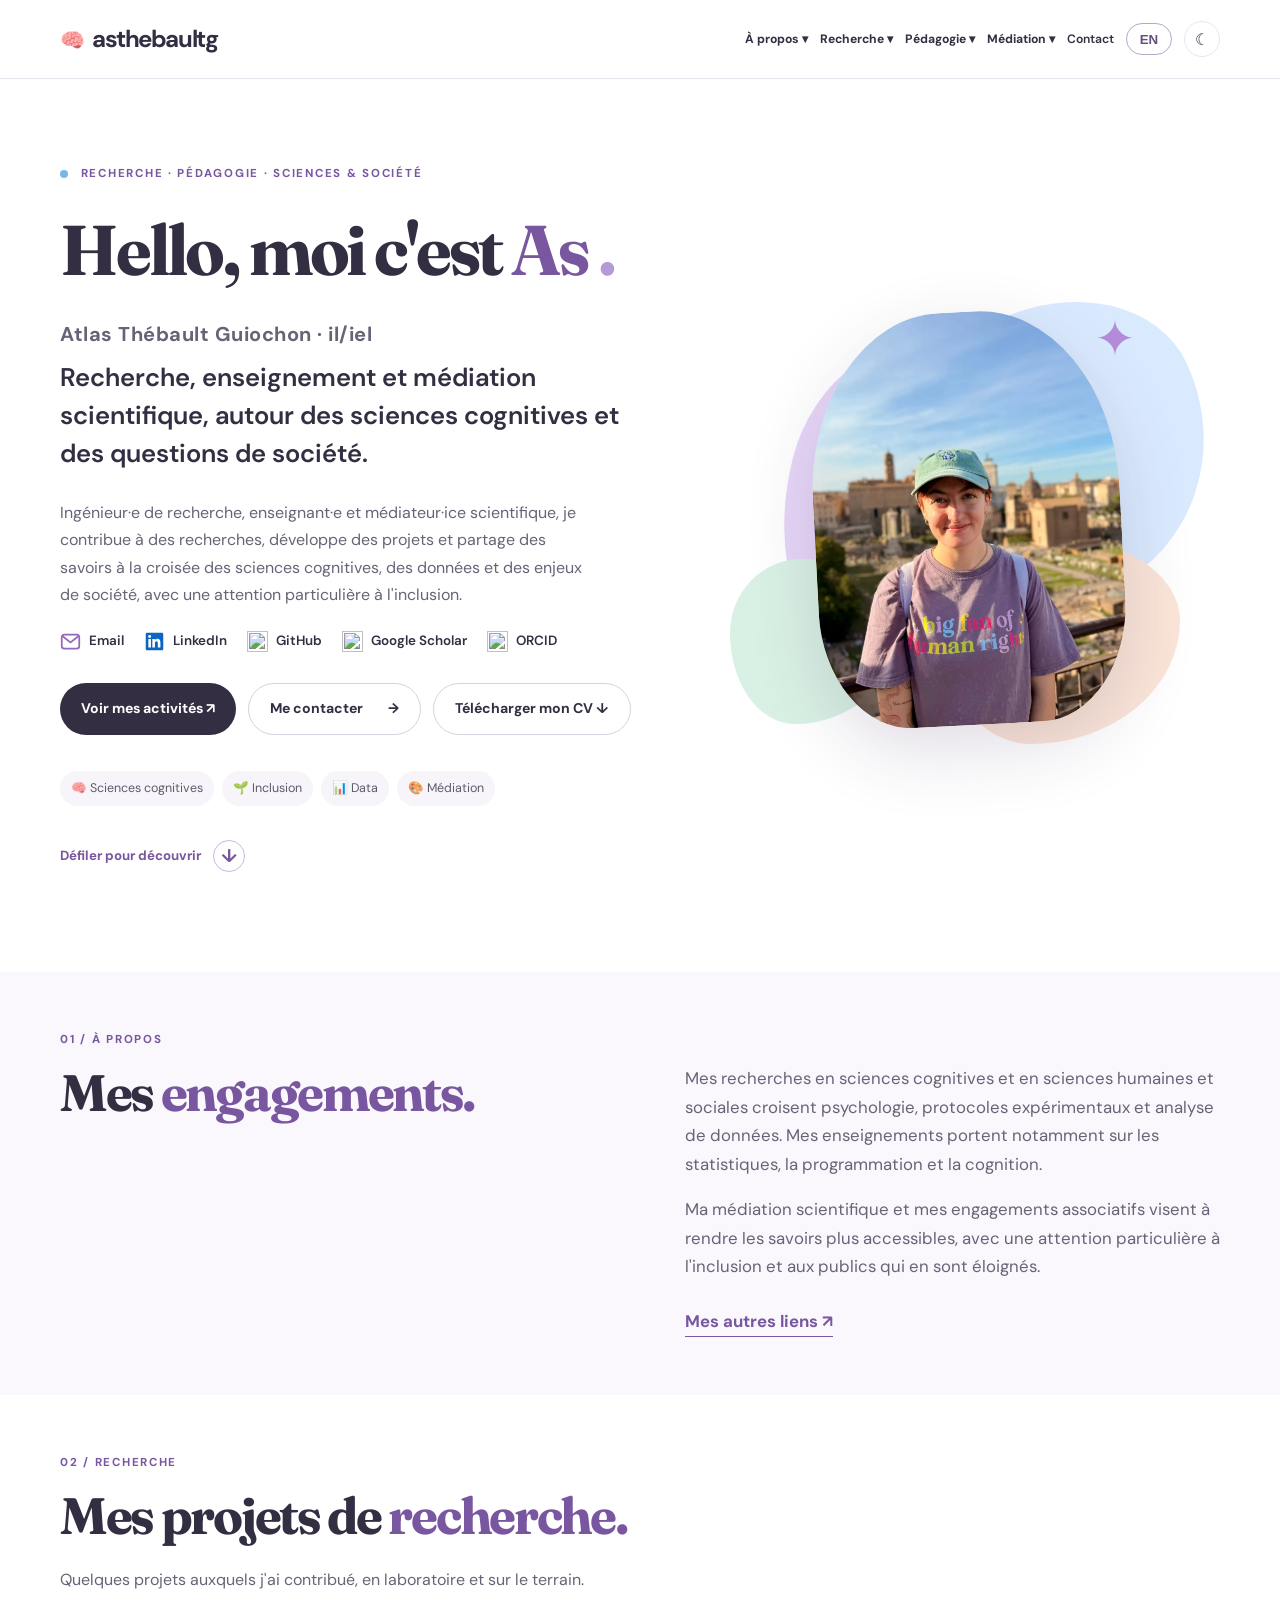
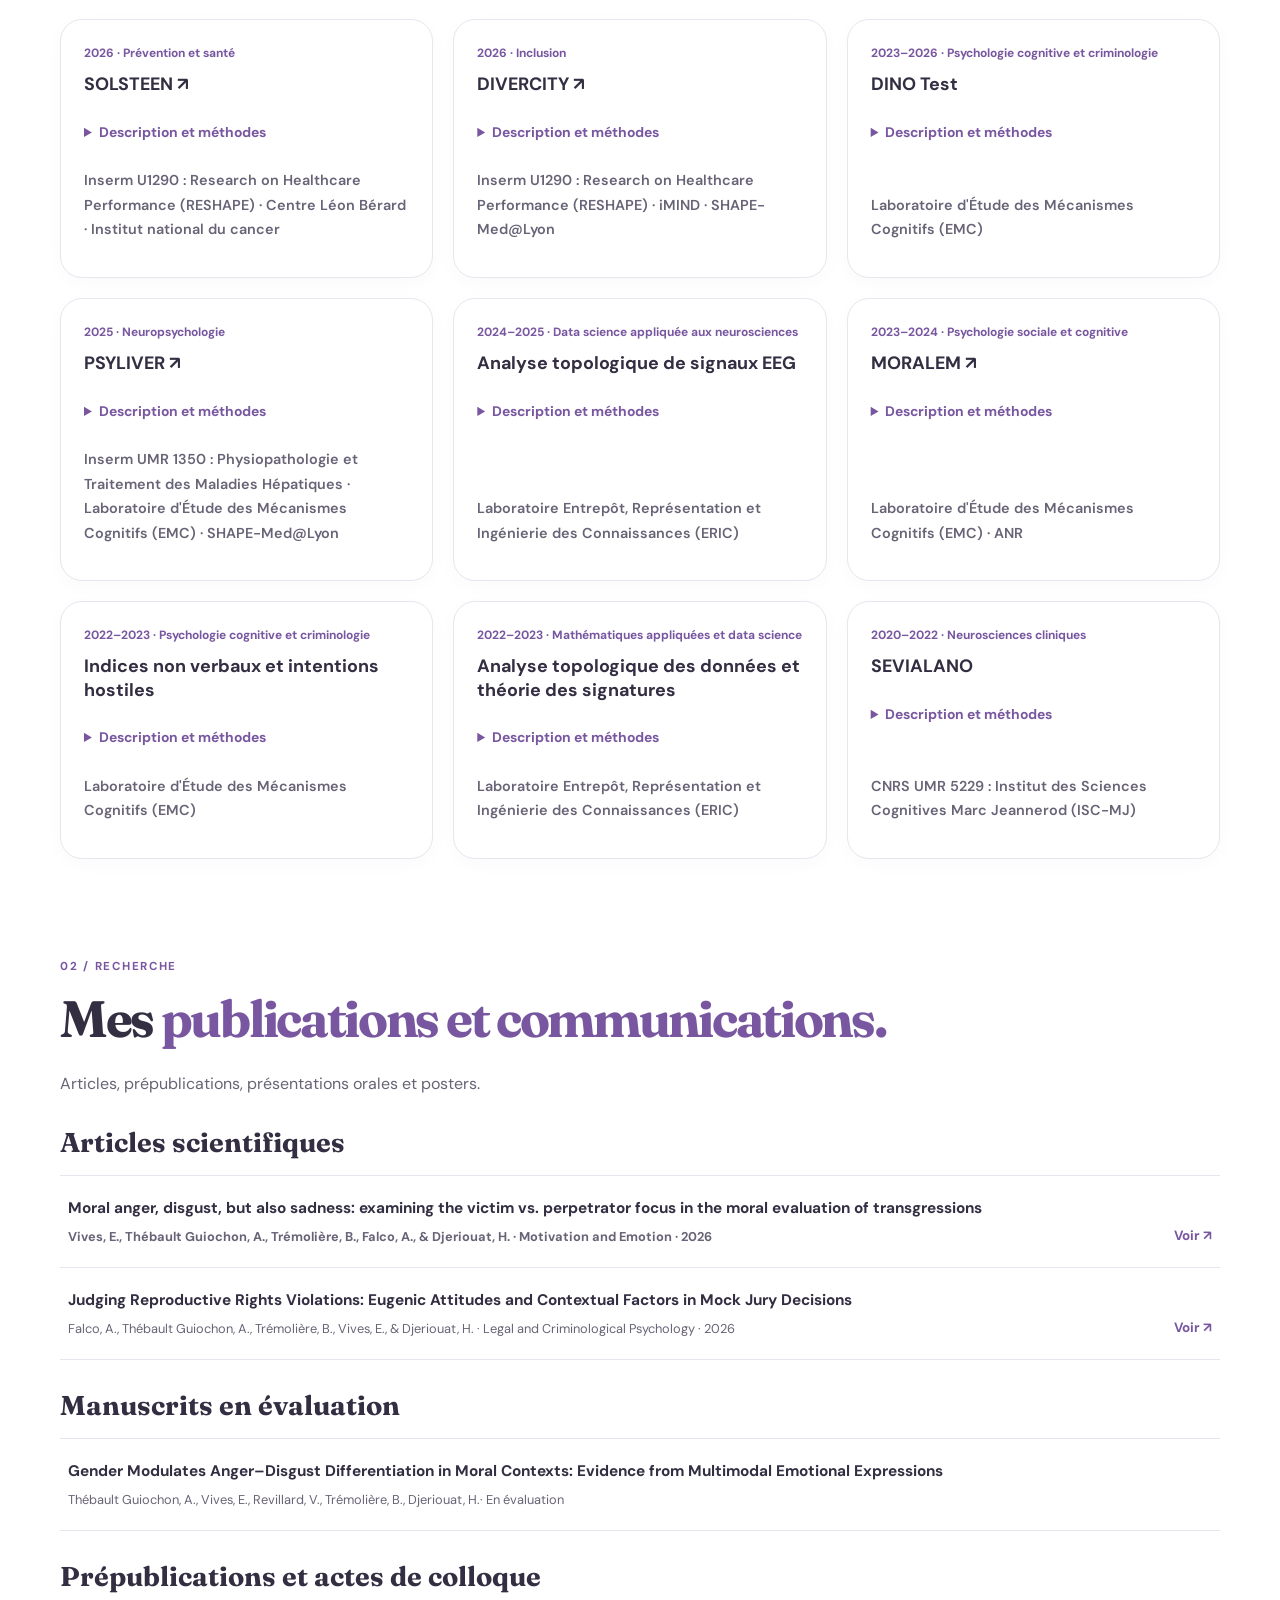
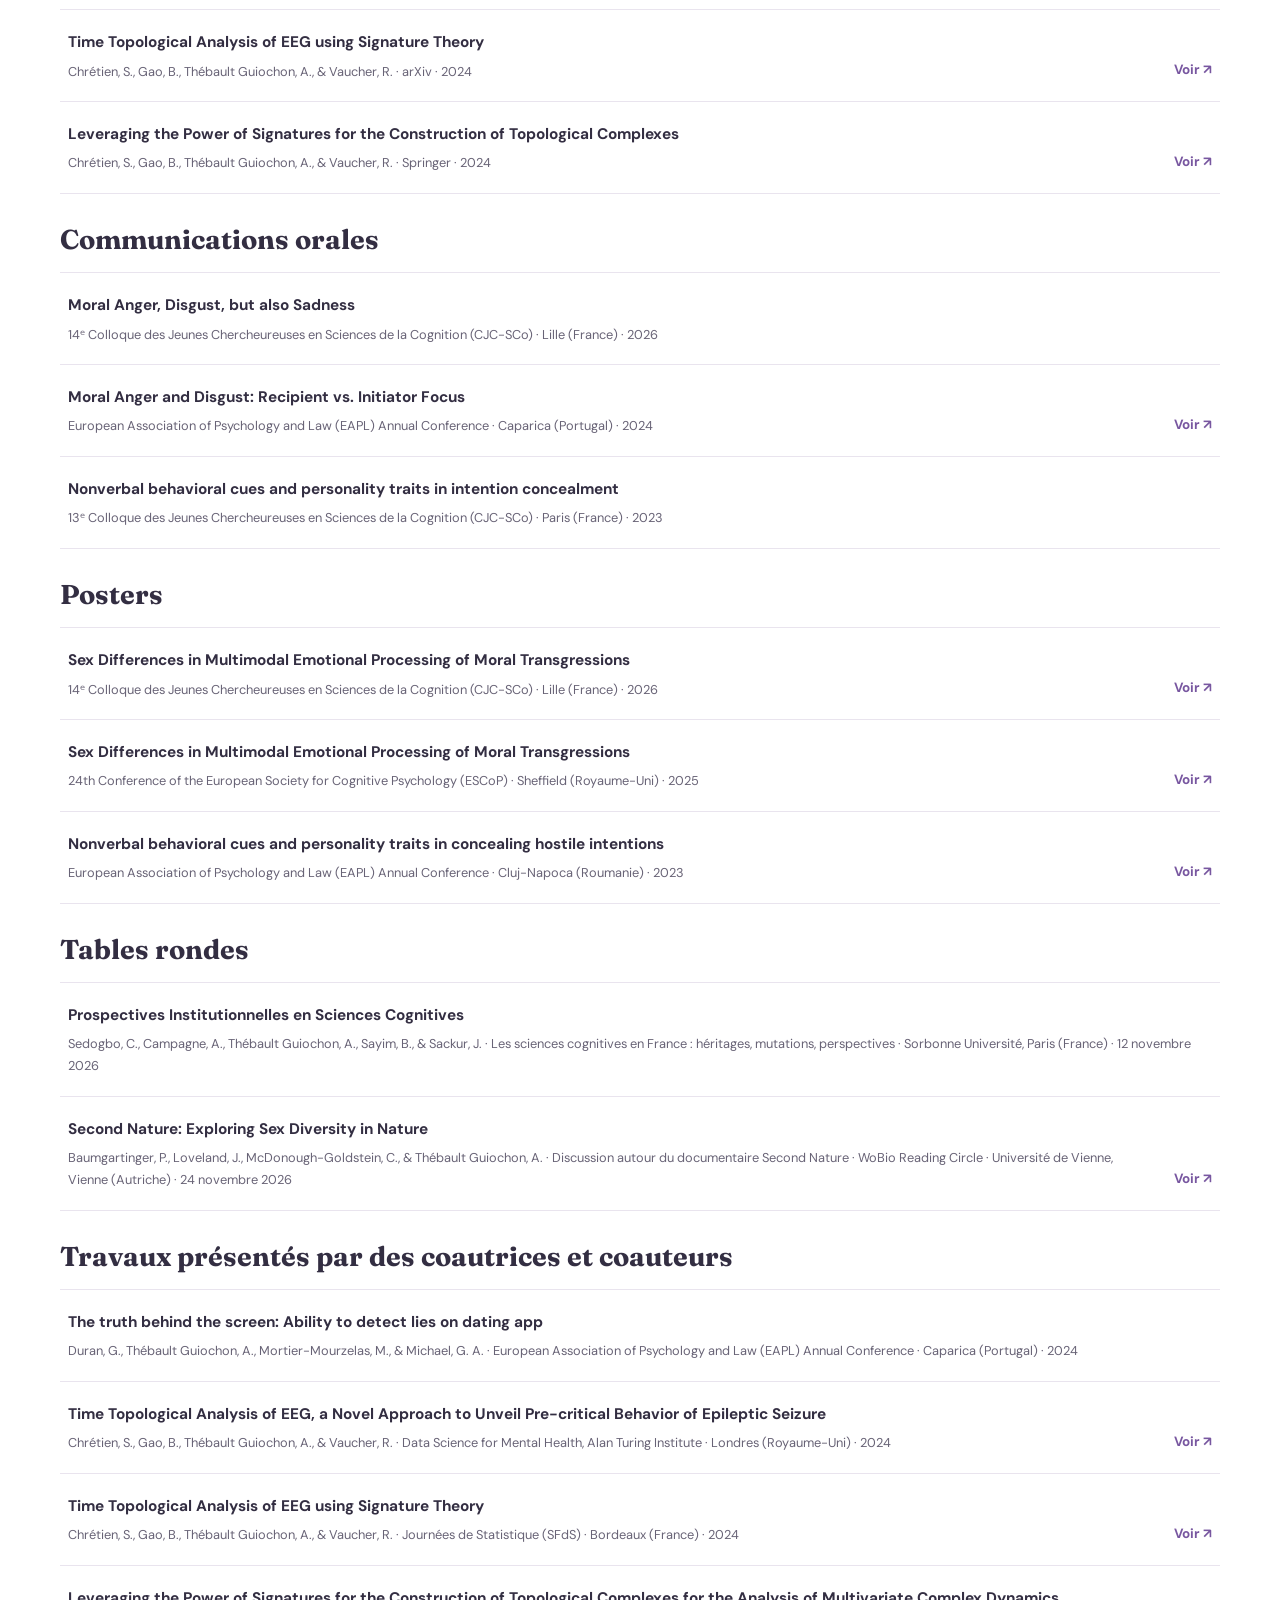
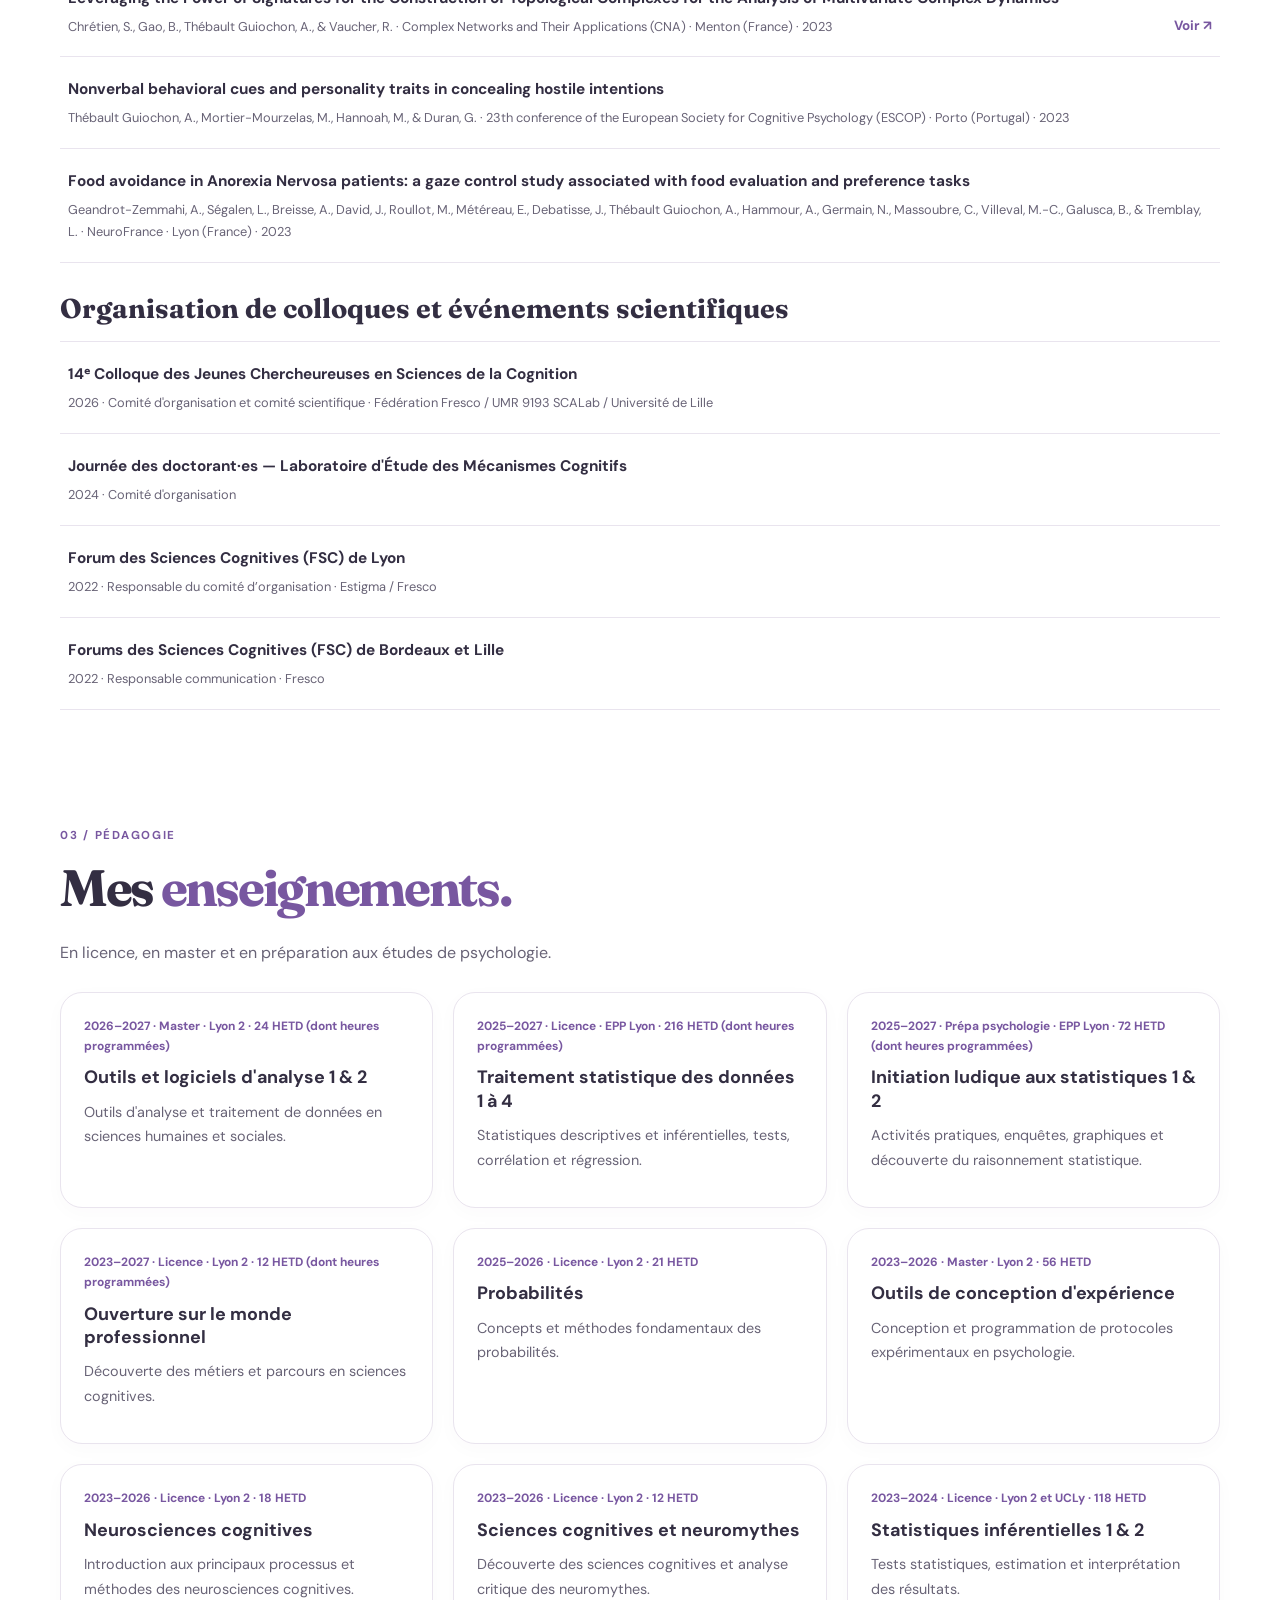
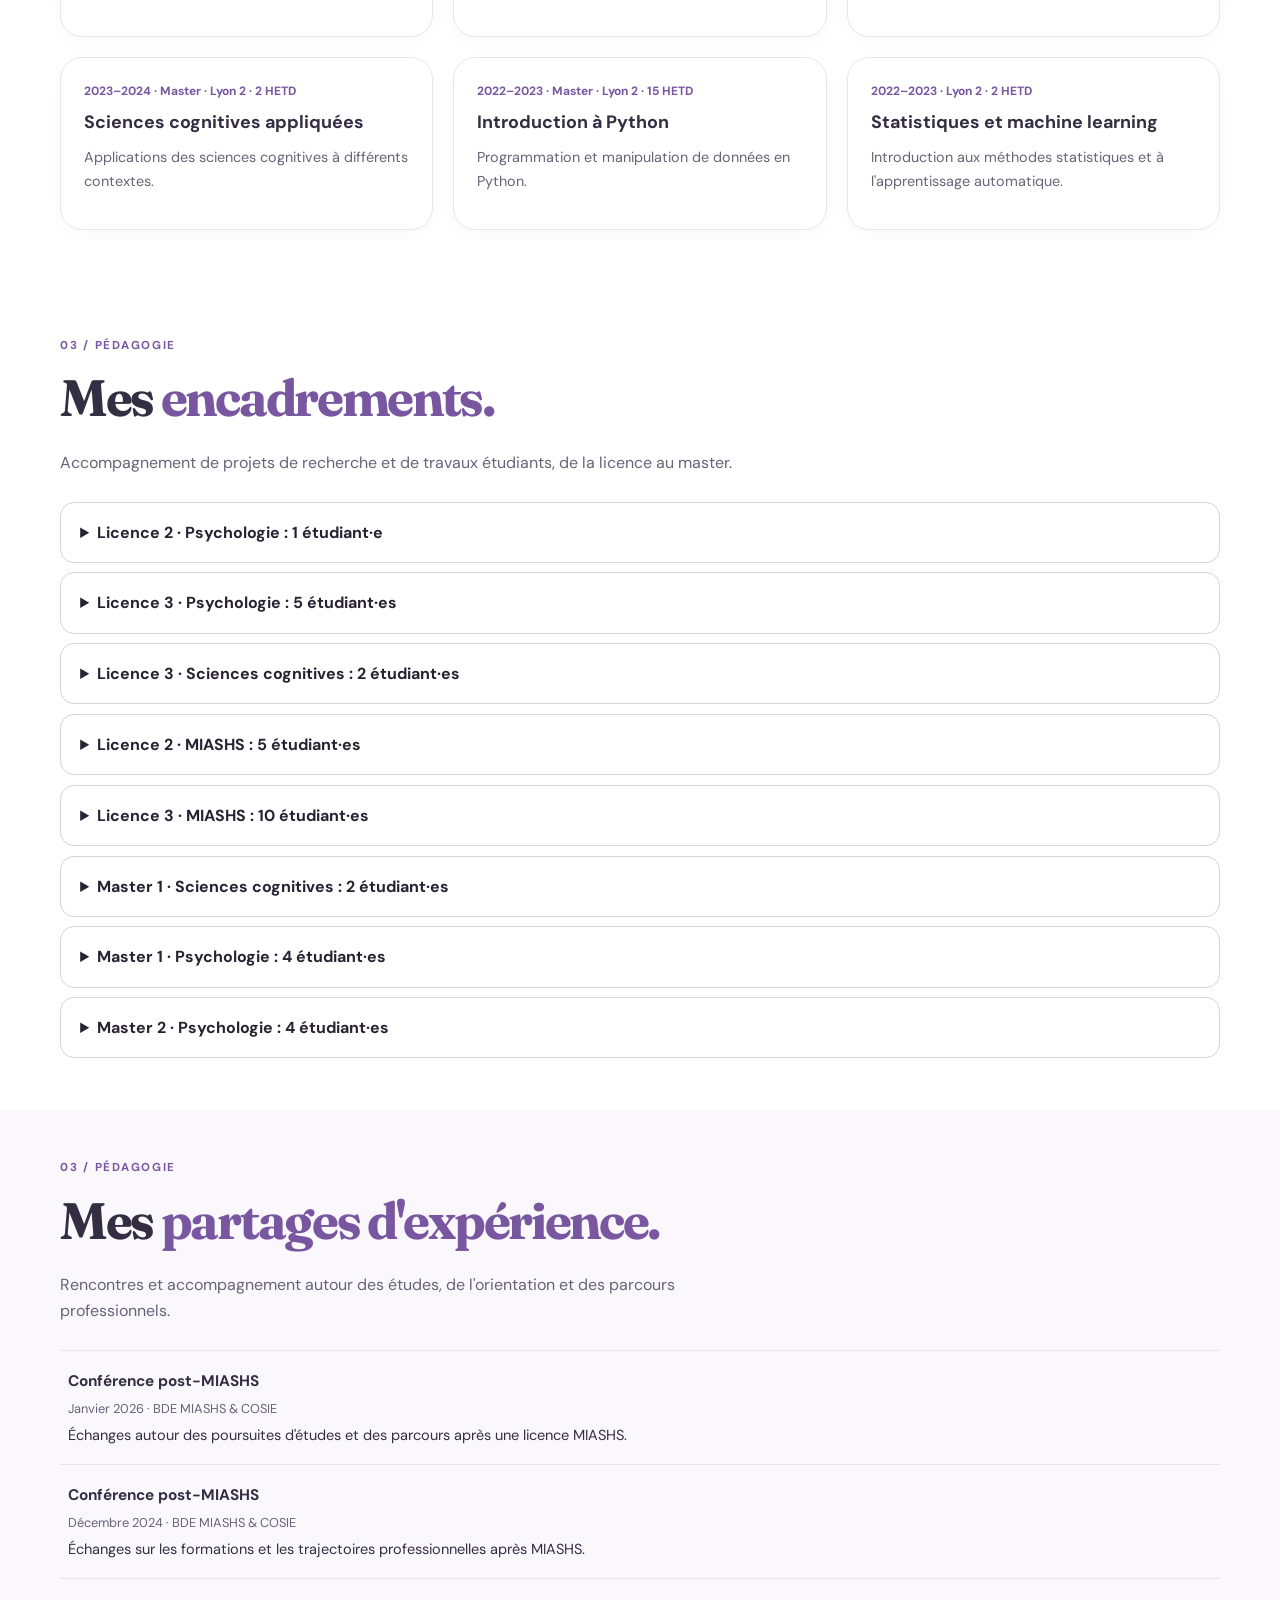
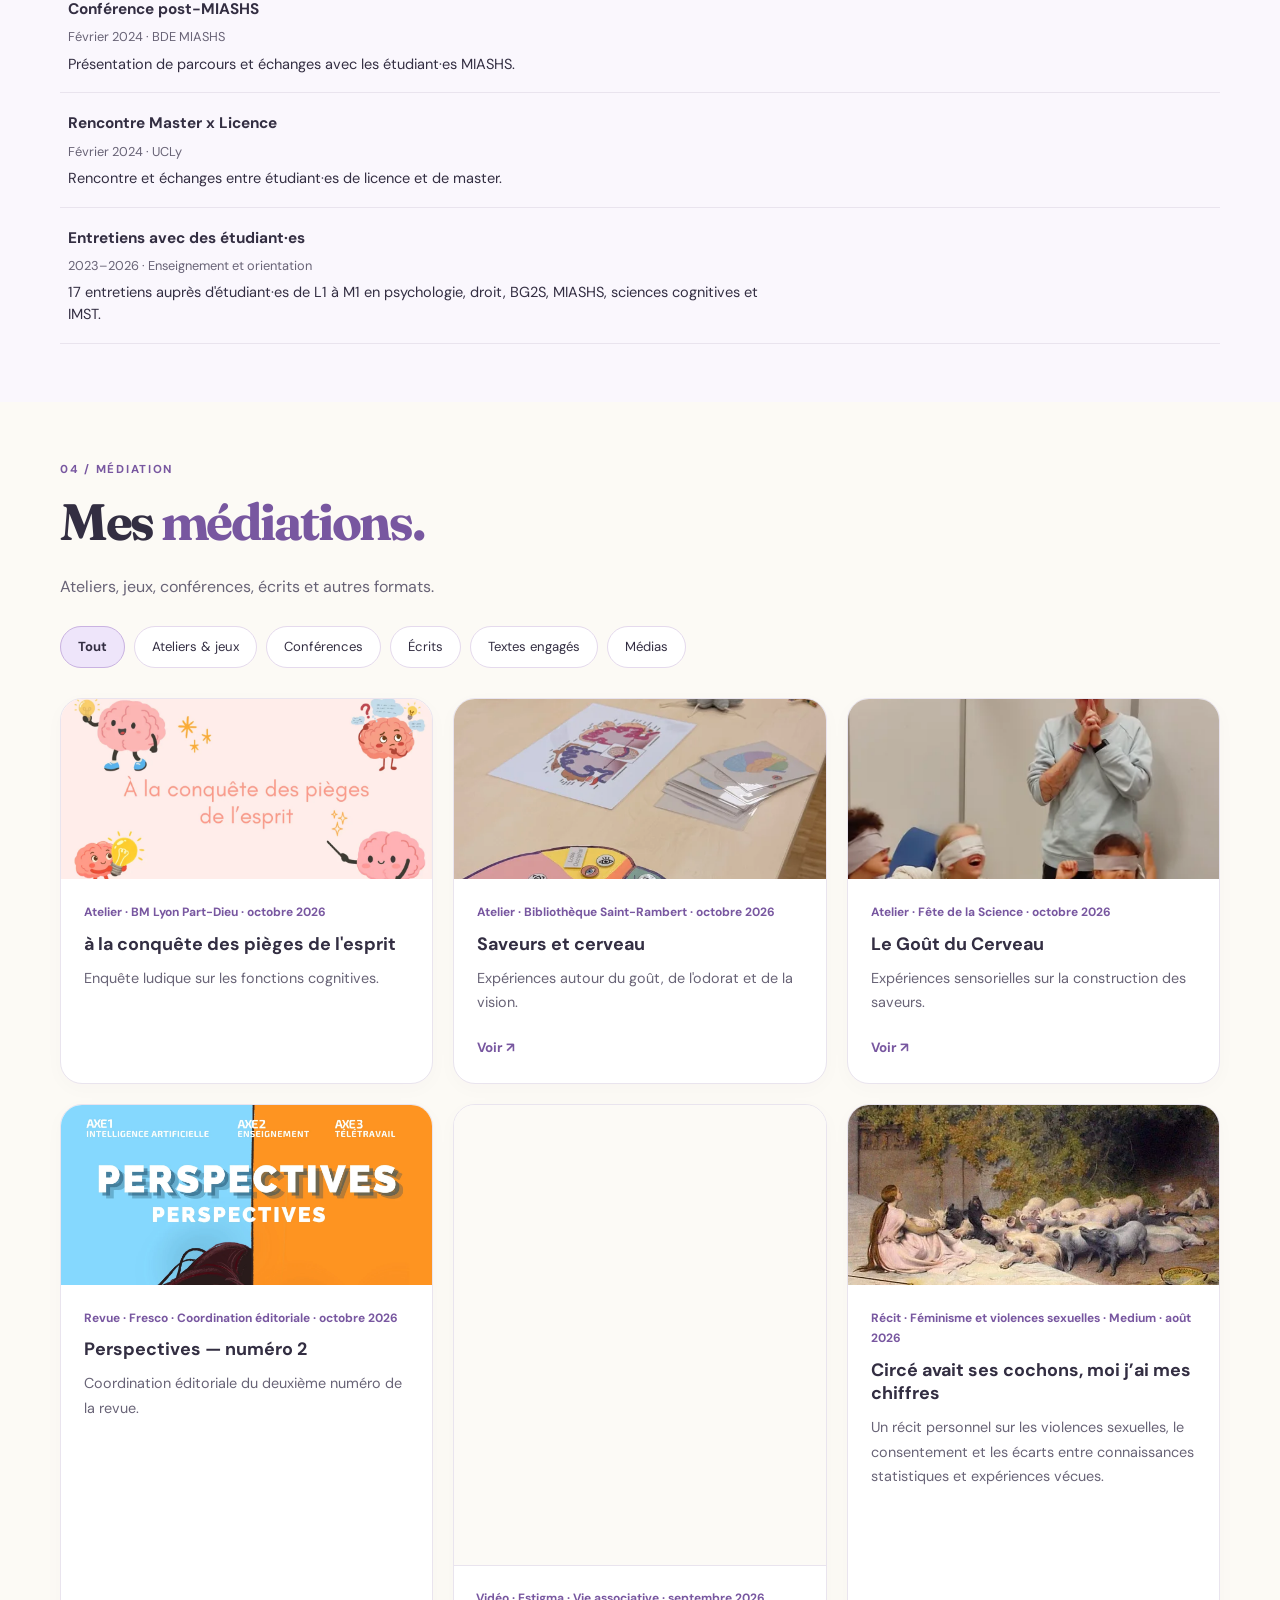
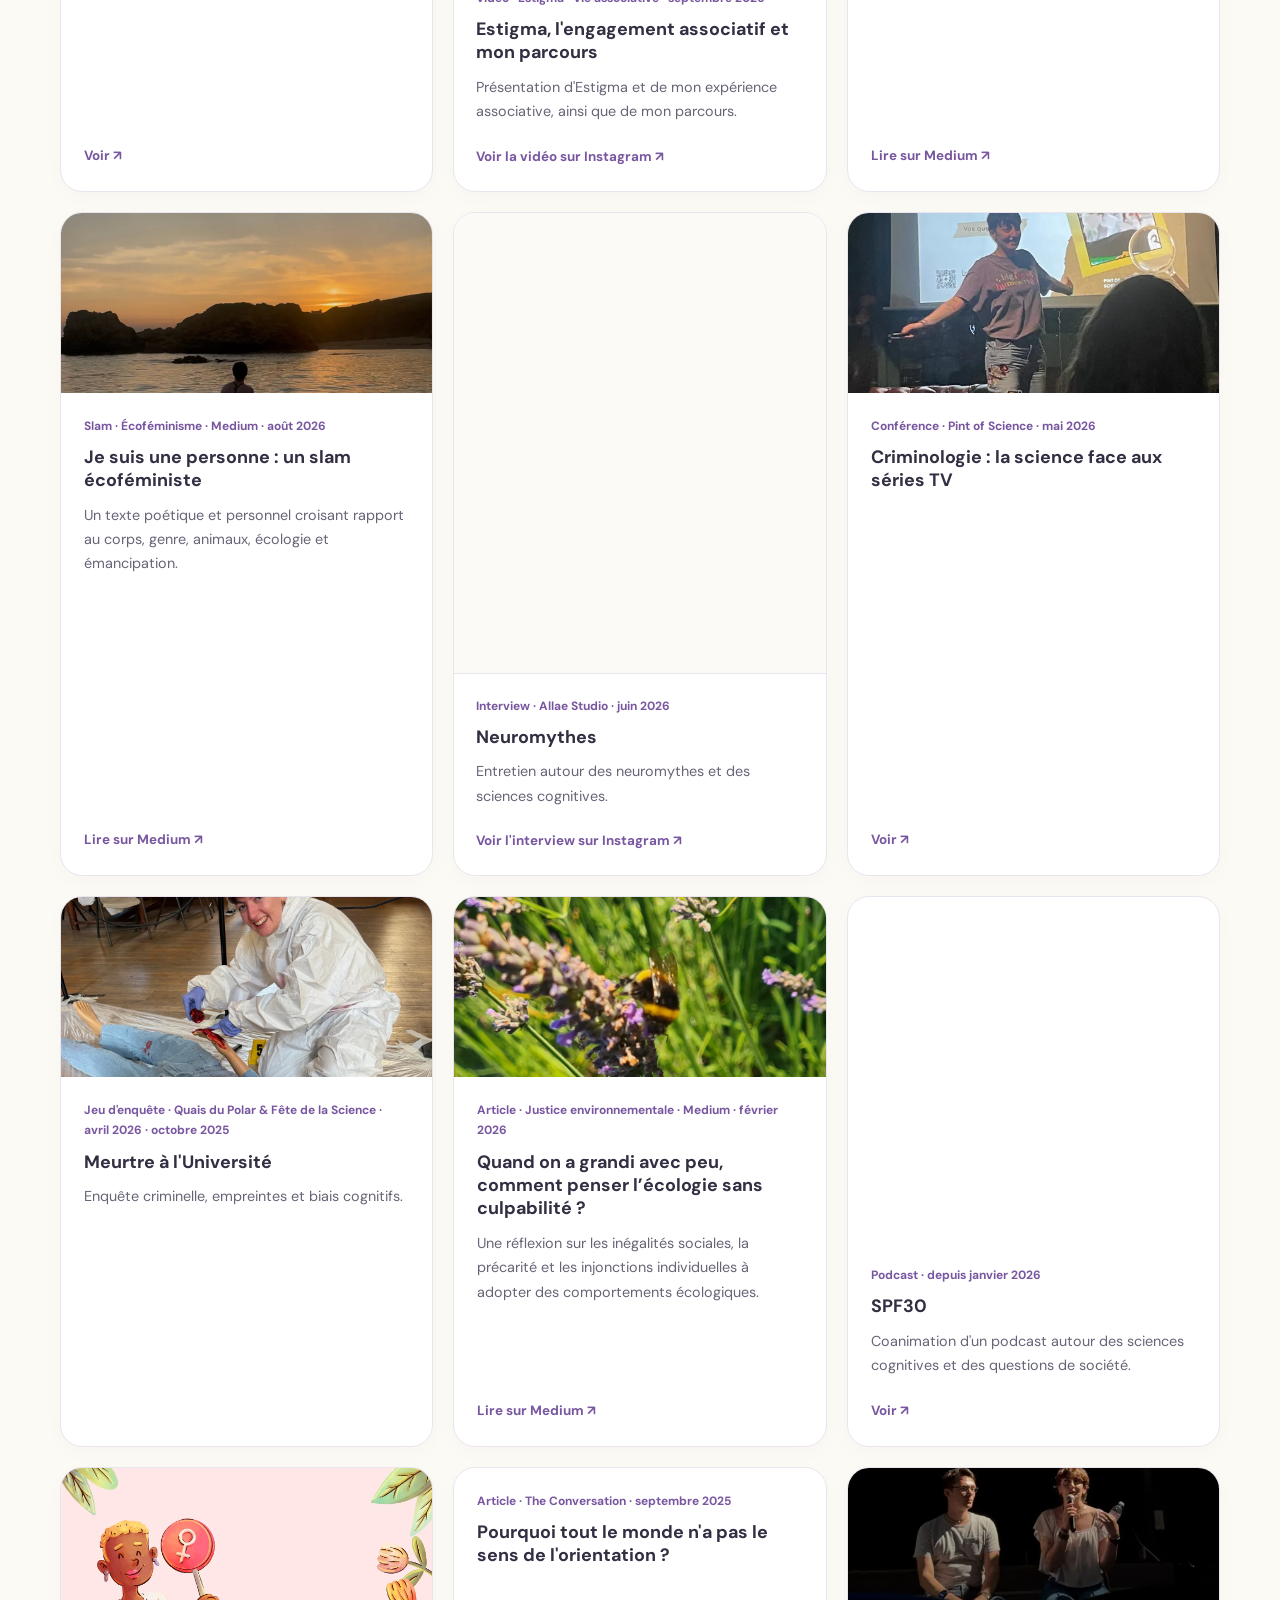
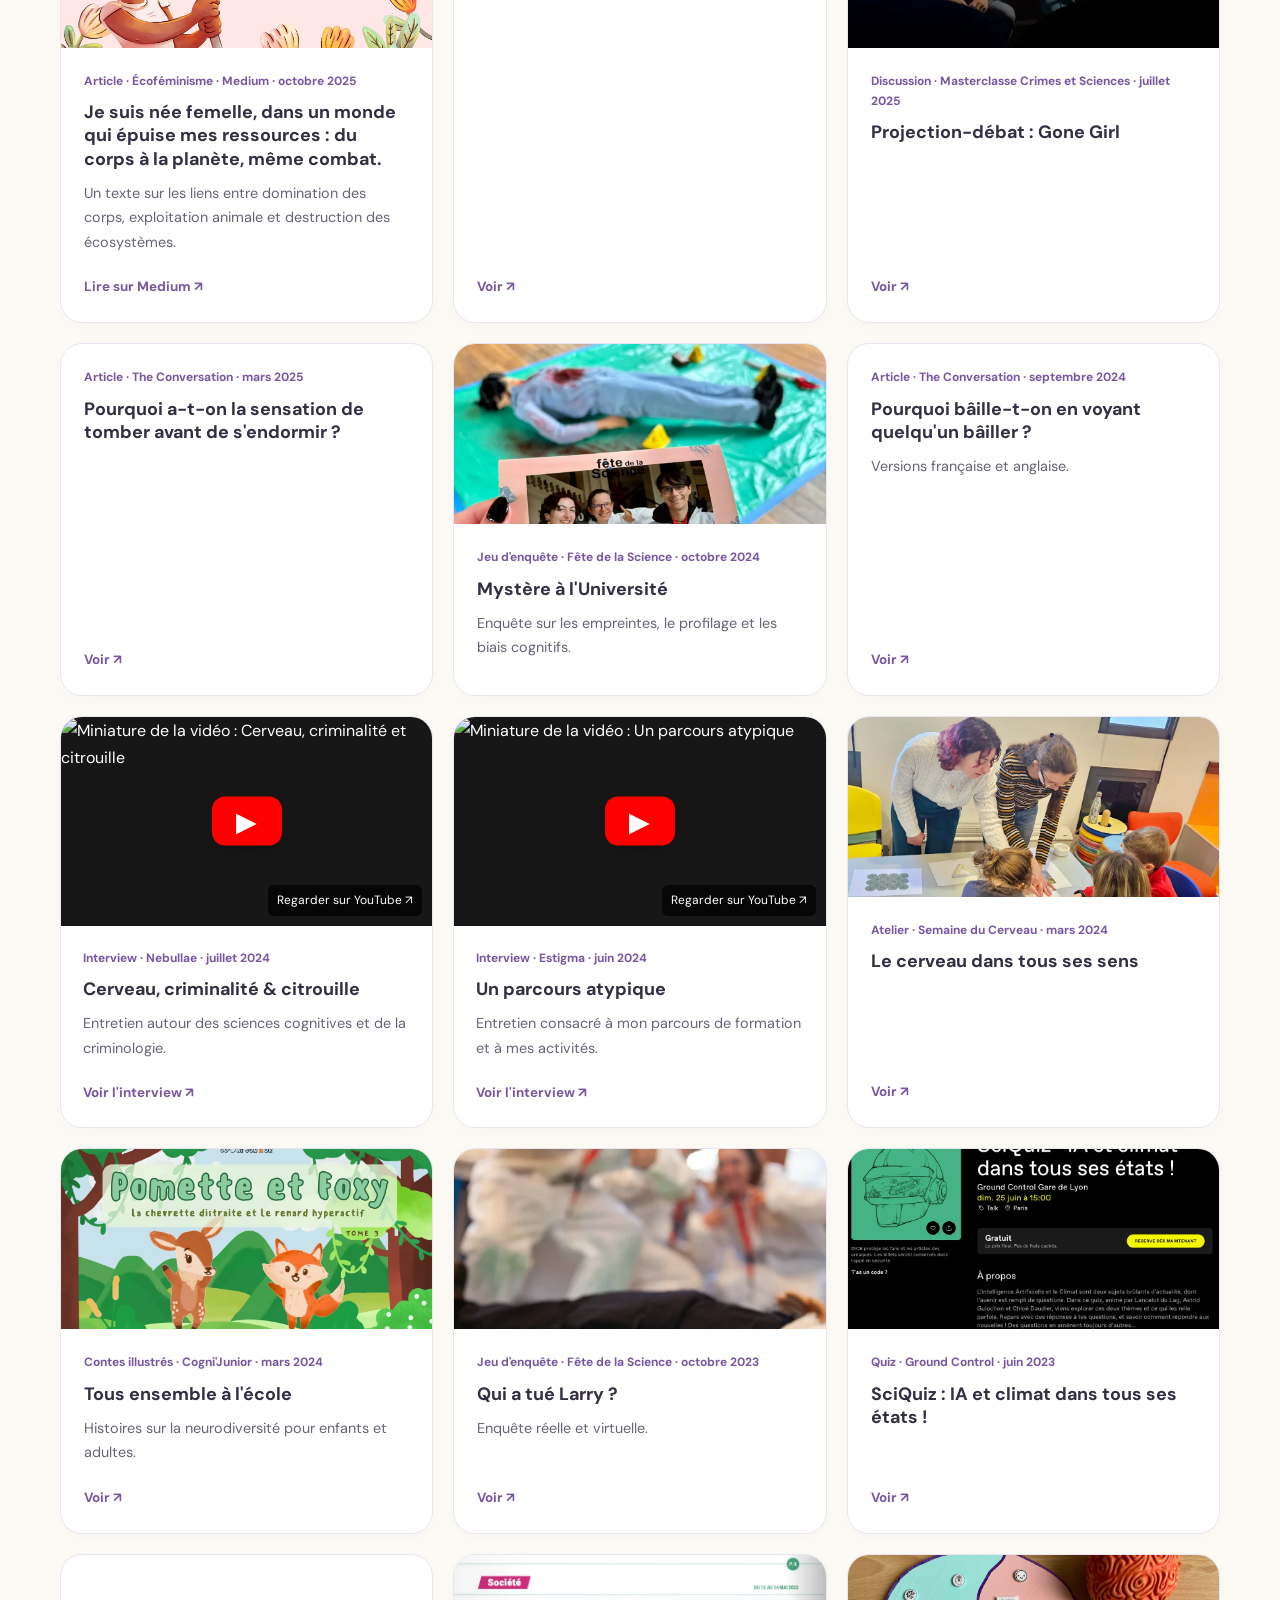
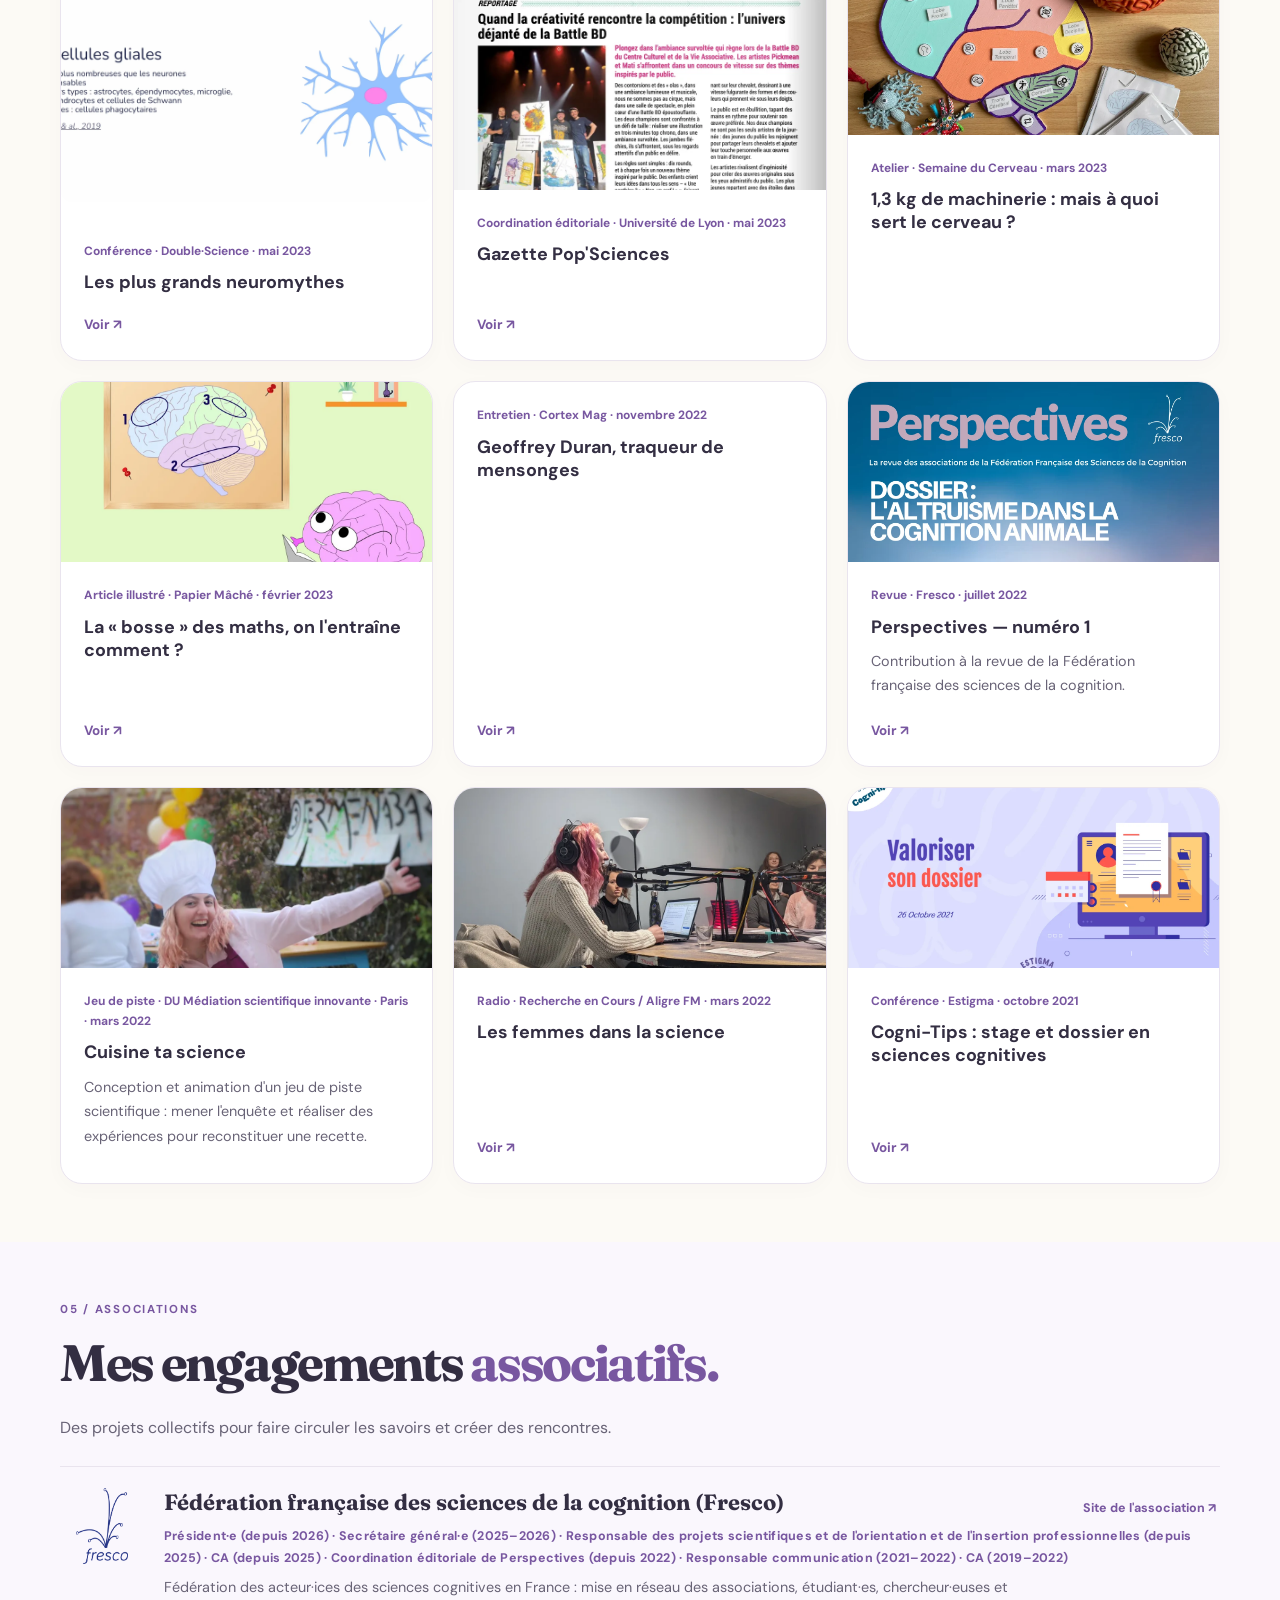
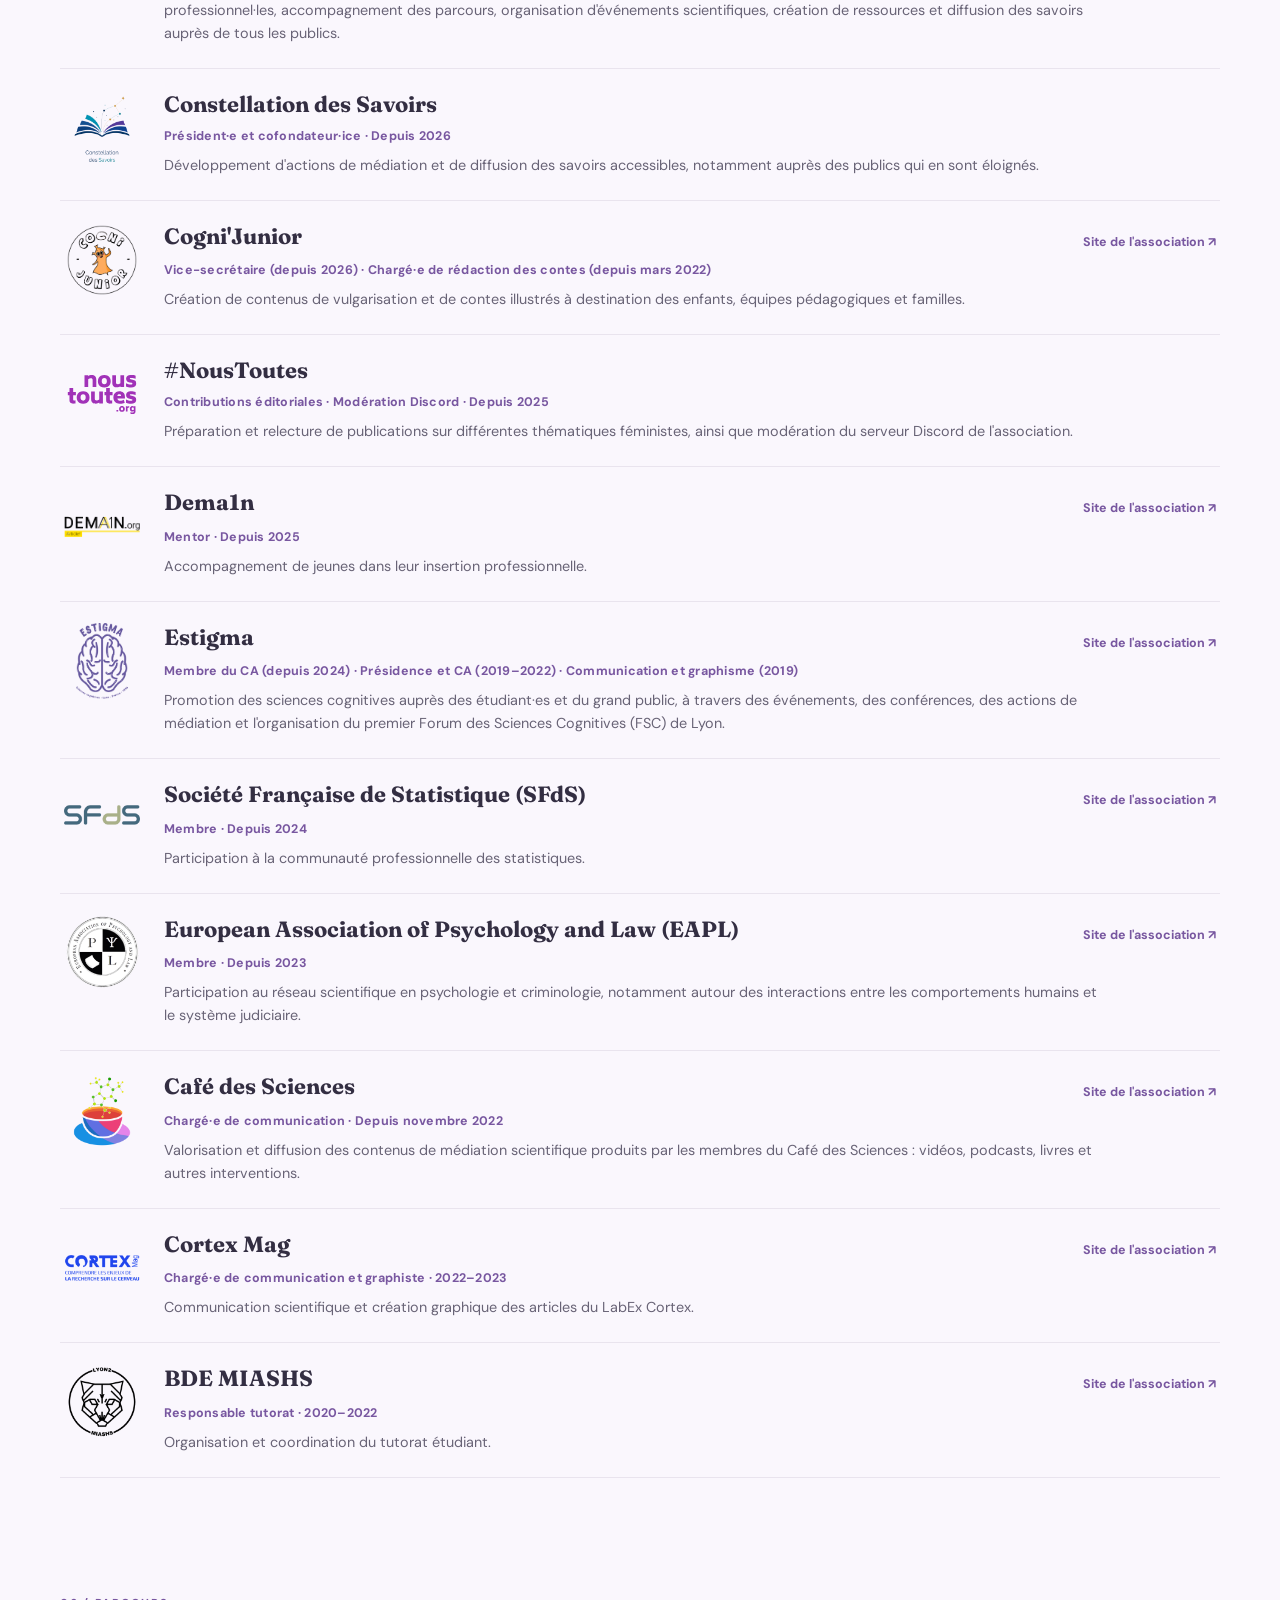
==== commit 9931a4ae: "added inspos!" ====
--- a/index.html
+++ b/index.html
@@ -2472,18 +2472,20 @@
     </div>
    </section>
   </main>
+  <!-- ===== Pied de page ===== -->
   <footer class="site-footer">
-   <div class="wrap footer-row">
-    <span aria-hidden="true">
-     ✦ Atlas Th&eacute;bault Guiochon
-    </span>
-    <span>
-     Portfolio · 2026
-    </span>
-    <a href="#accueil">
-     Retour en haut &uarr;
-    </a>
-   </div>
+    <div class="wrap footer-row">
+      <span aria-hidden="true">✦ Atlas Th&#xE9;bault Guiochon</span>
+      <span>Portfolio · 2026</span>
+      <a href="#accueil">Retour en haut &uarr;</a>
+    </div>
+
+    <div class="wrap footer-credits">
+      Inspiration graphique :
+      <a href="https://raniaabdelghani.github.io" target="_blank" rel="noopener noreferrer">Rania Abdelghani</a>
+      et
+      <a href="https://sgchretien.github.io" target="_blank" rel="noopener noreferrer">St&#xE9;phane Chr&#xE9;tien</a>.
+    </div>
   </footer>
  </body>
 </html>
--- a/styles.css
+++ b/styles.css
@@ -2666,3 +2666,39 @@
     align-self: flex-start;
   }
 }
+
+
+/* ===== Logos des réseaux : fichiers SVG locaux ===== */
+.footer-social-icon img {
+  display: block;
+  width: 19px;
+  height: 19px;
+  object-fit: contain;
+}
+.footer-social-bluesky { color: #0085ff; }
+.footer-social-hal { color: #a85b35; }
+.footer-hal { font-size: .56rem; letter-spacing: -.02em; }
+
+
+/* ===== Crédits du site ===== */
+.footer-credits {
+  padding-top: 4px;
+  padding-bottom: 16px;
+  font-size: 0.68rem;
+  font-style: italic;
+  color: var(--muted, #777);
+  text-align: center;
+  opacity: 0.75;
+}
+
+.footer-credits a {
+  color: inherit;
+  text-decoration: none;
+}
+
+.footer-credits a:hover {
+  text-decoration: underline;
+  text-underline-offset: 3px;
+  opacity: 1;
+}
+
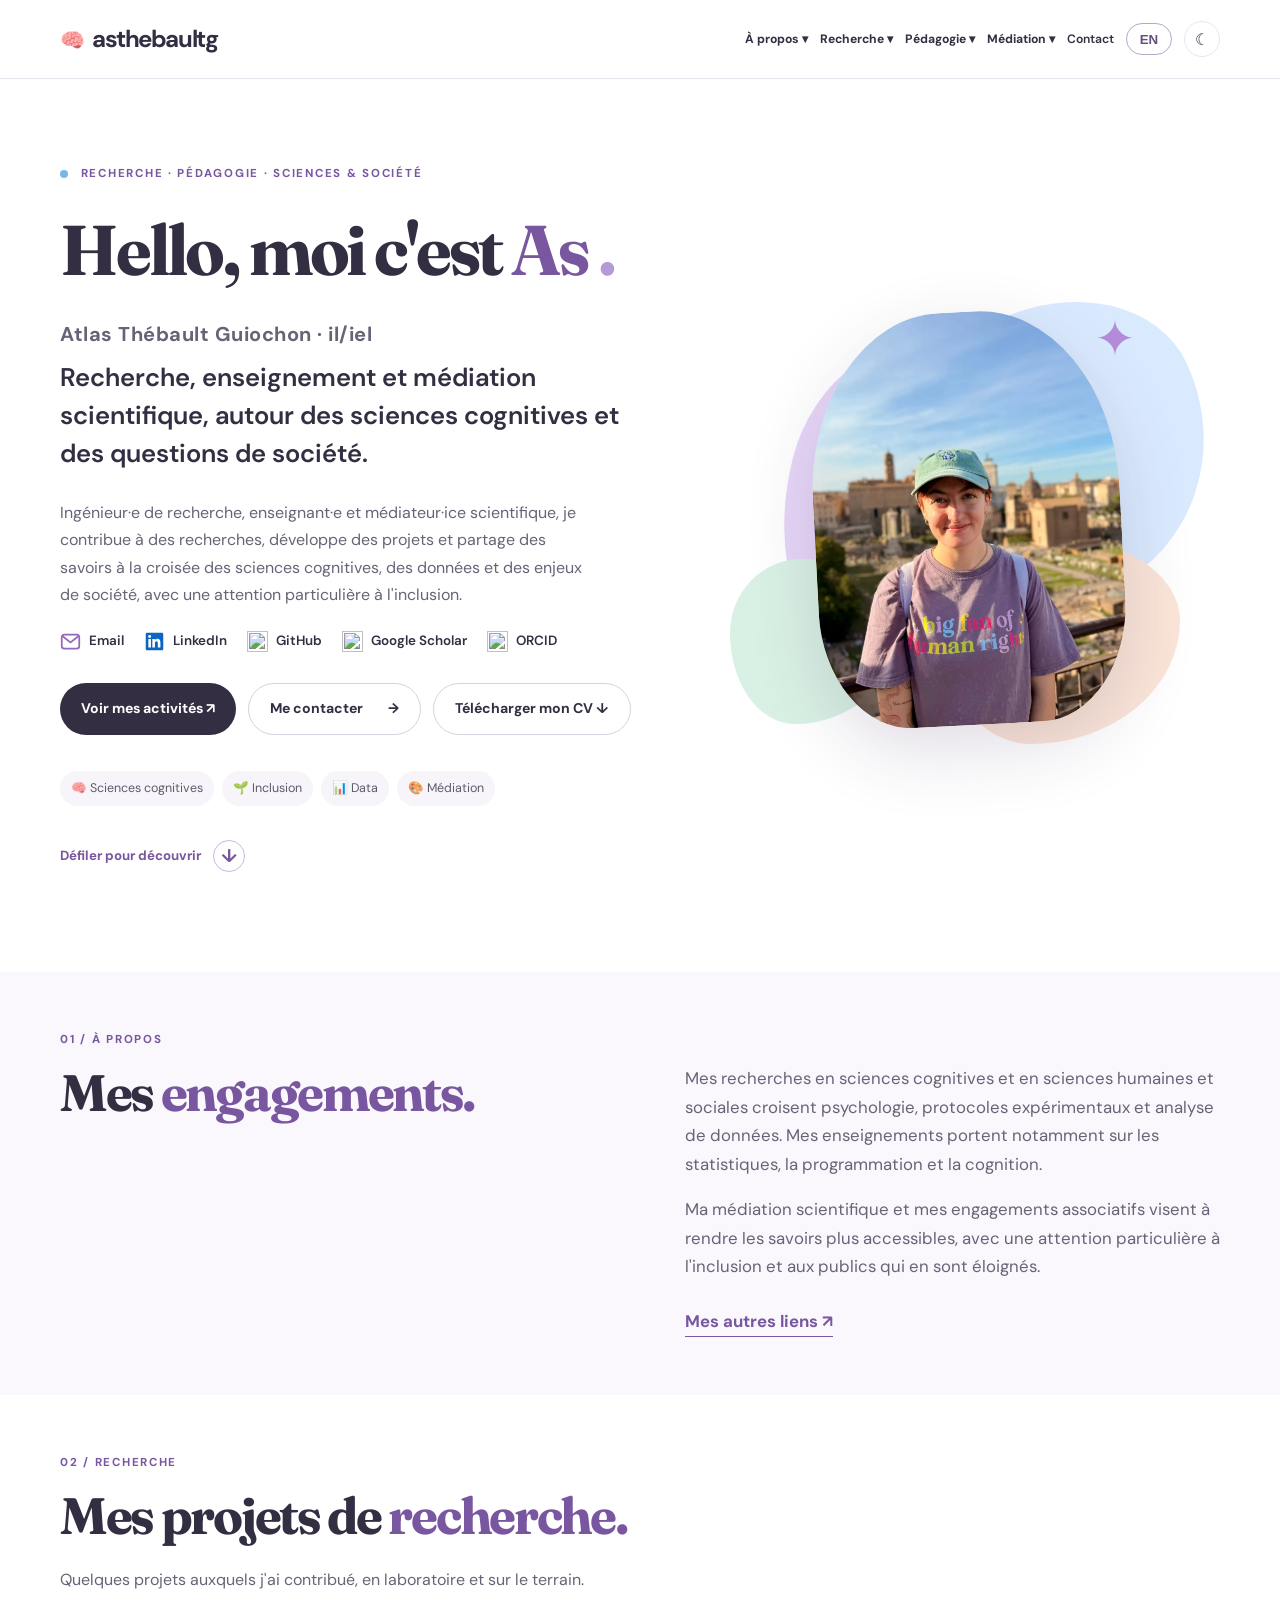
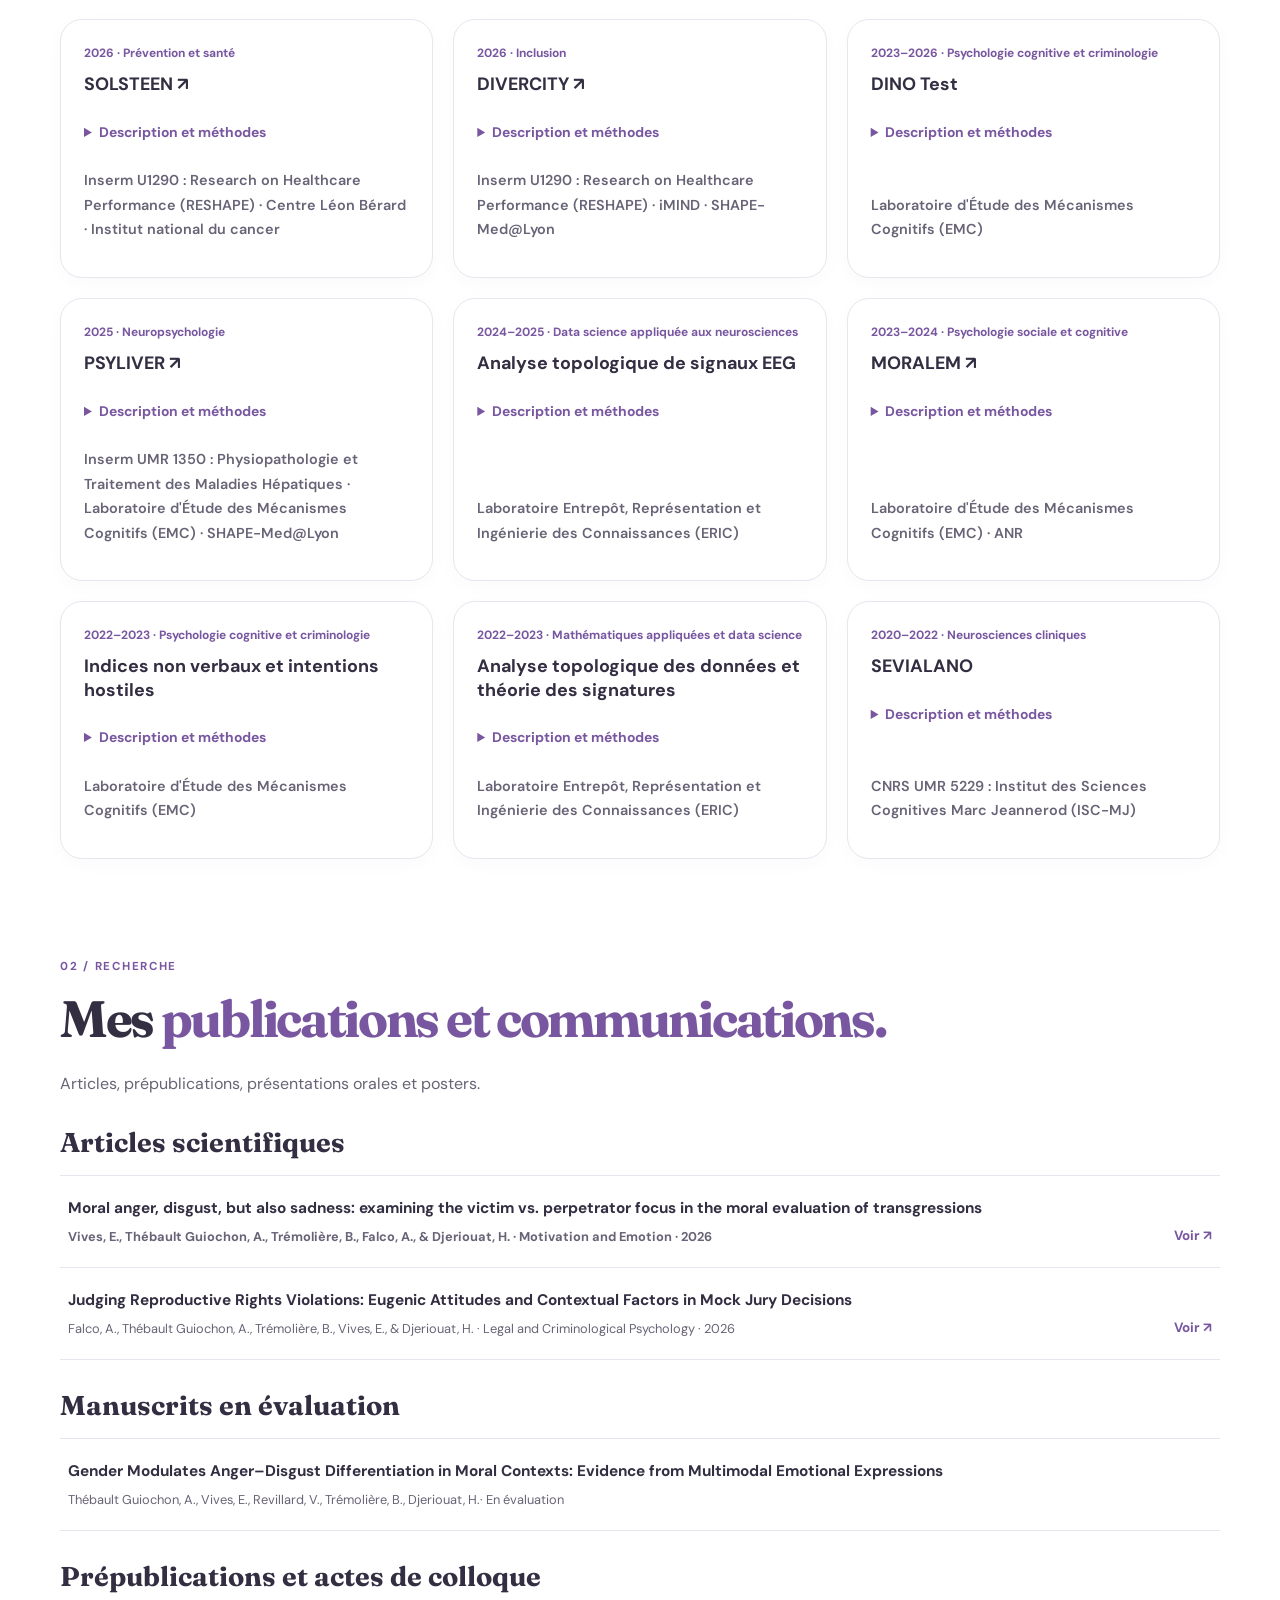
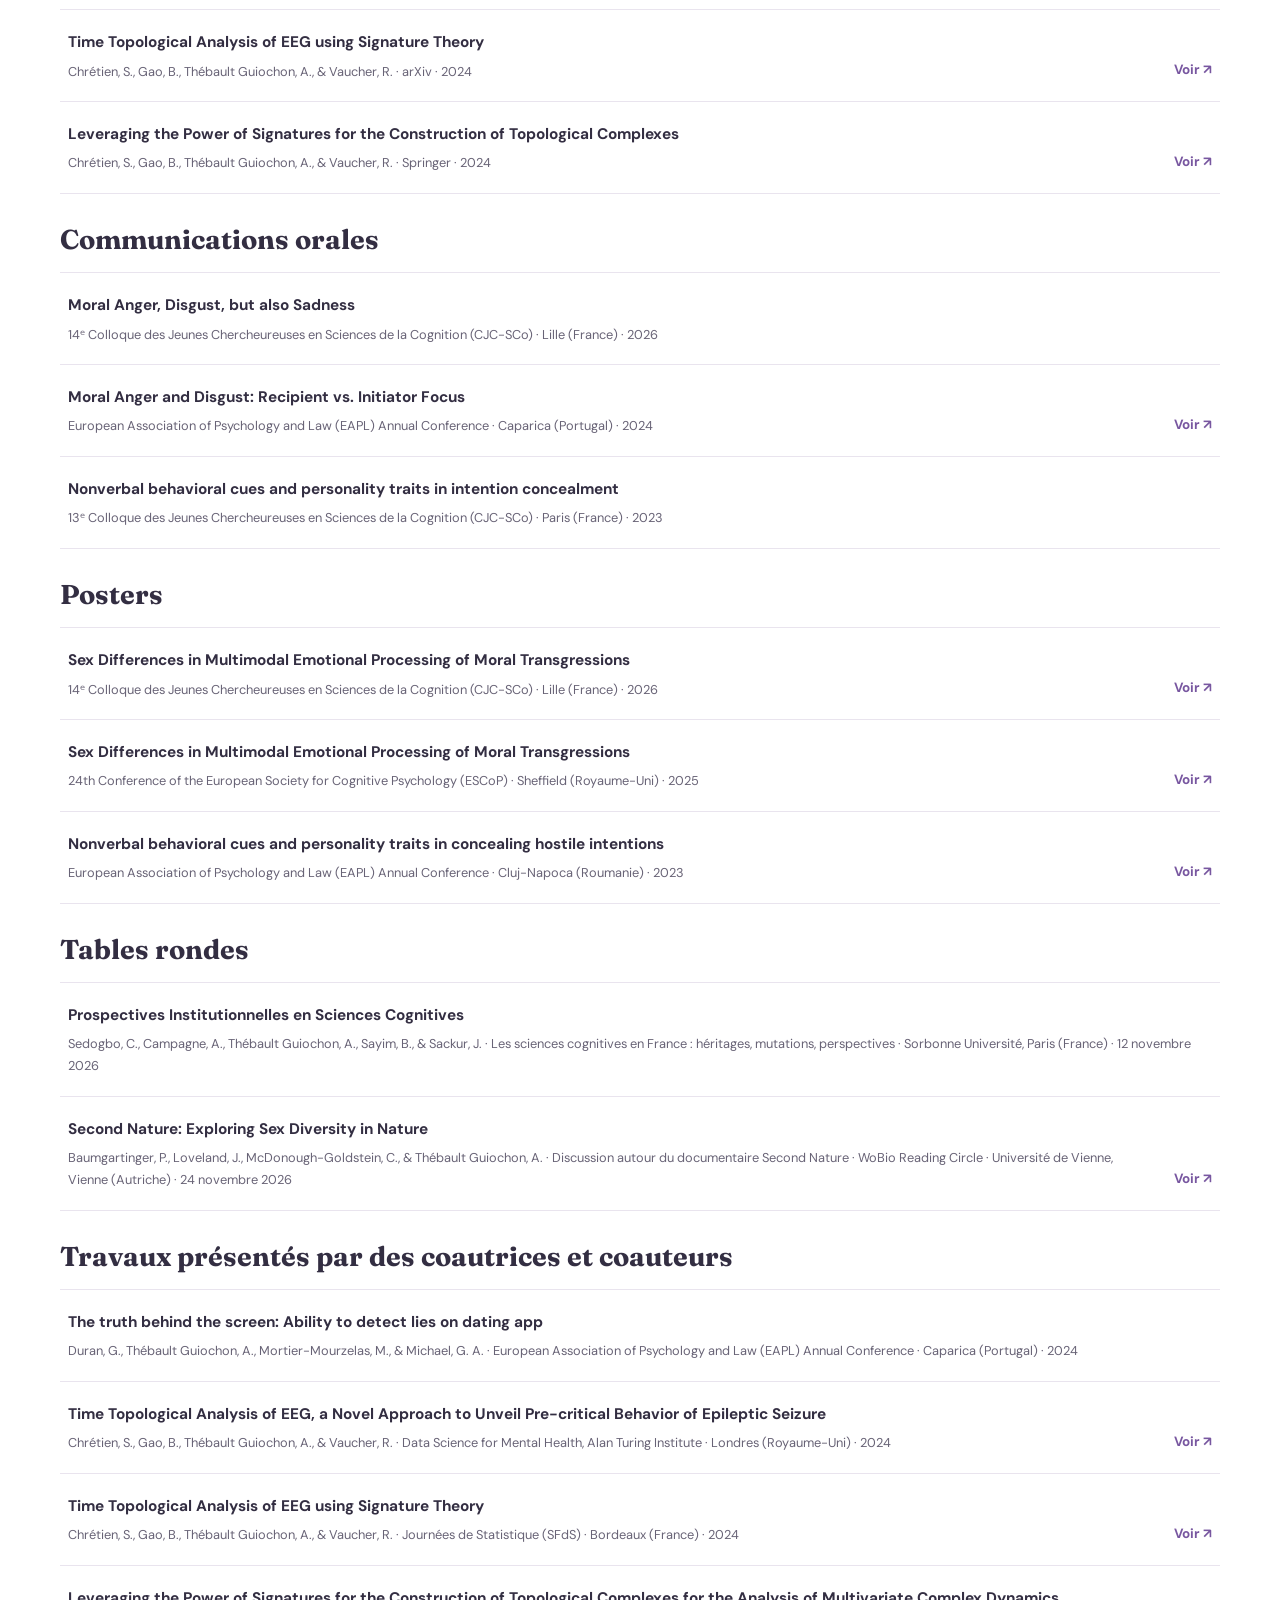
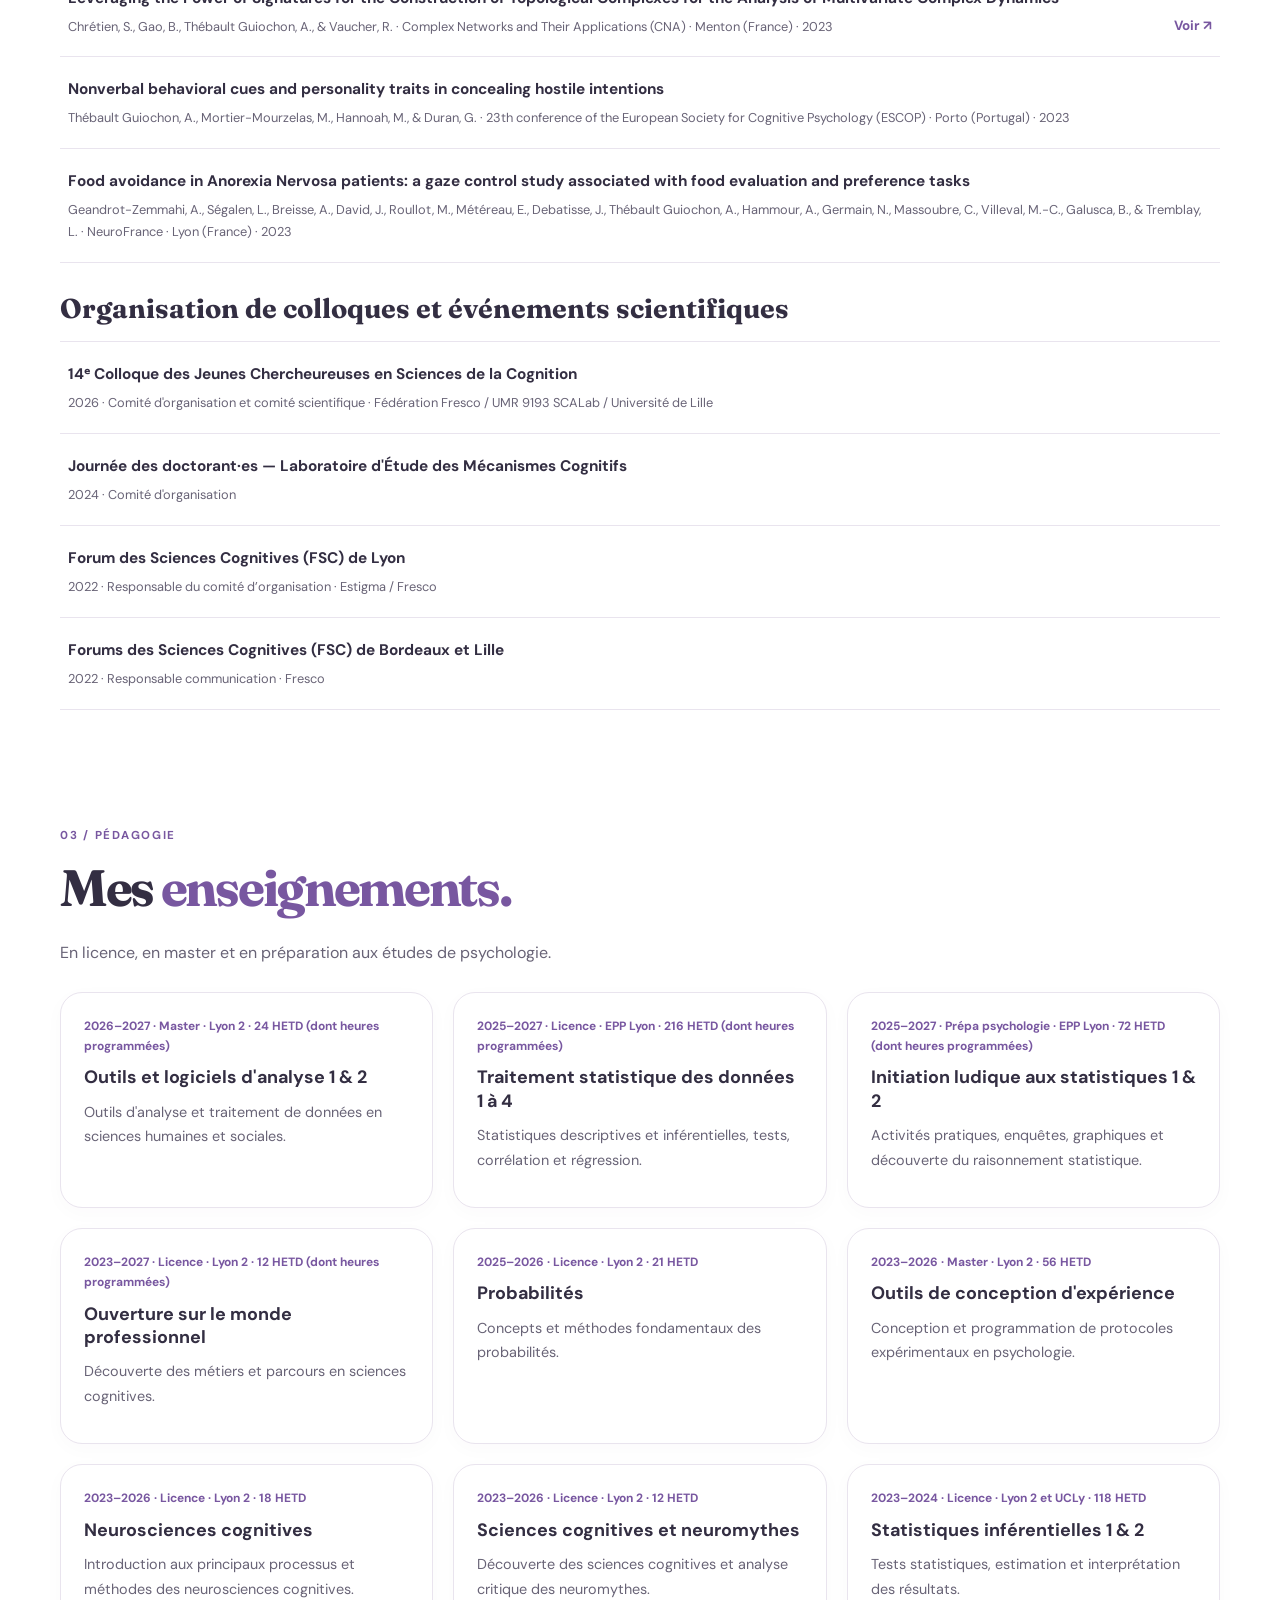
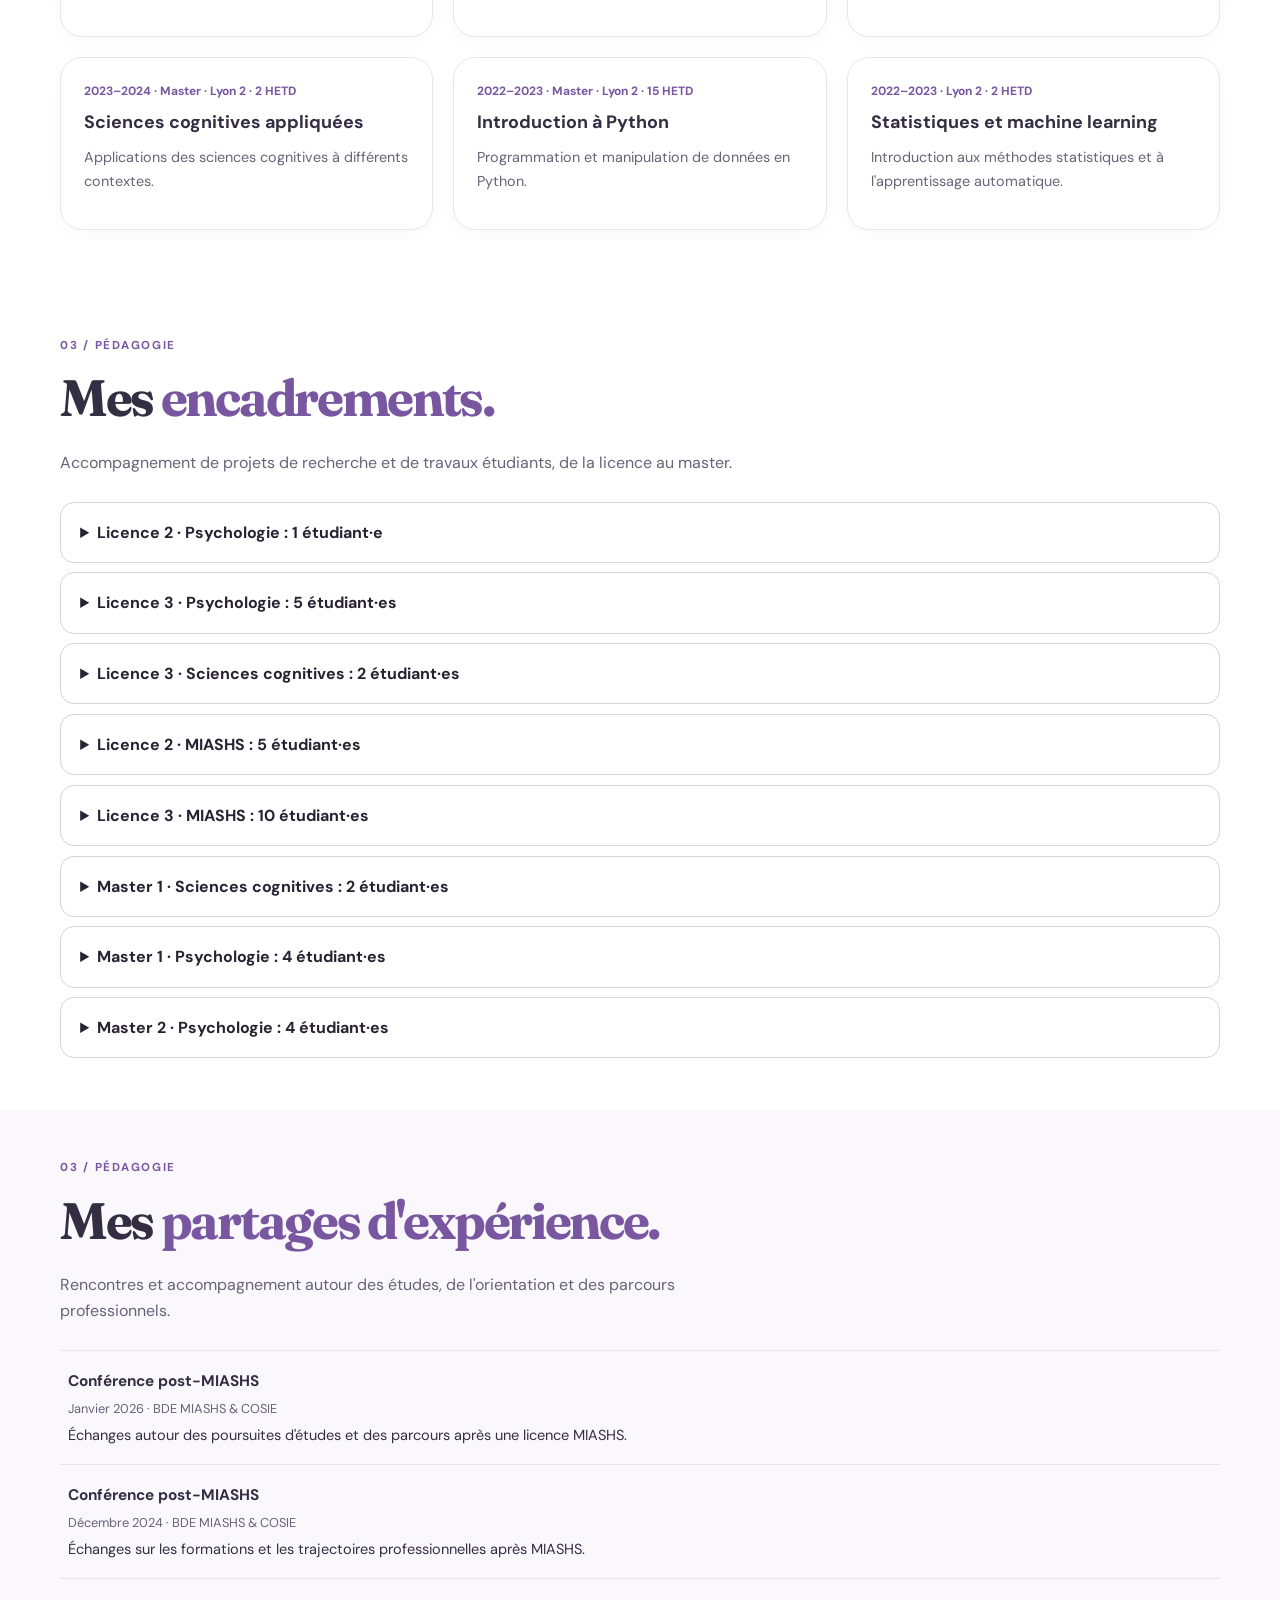
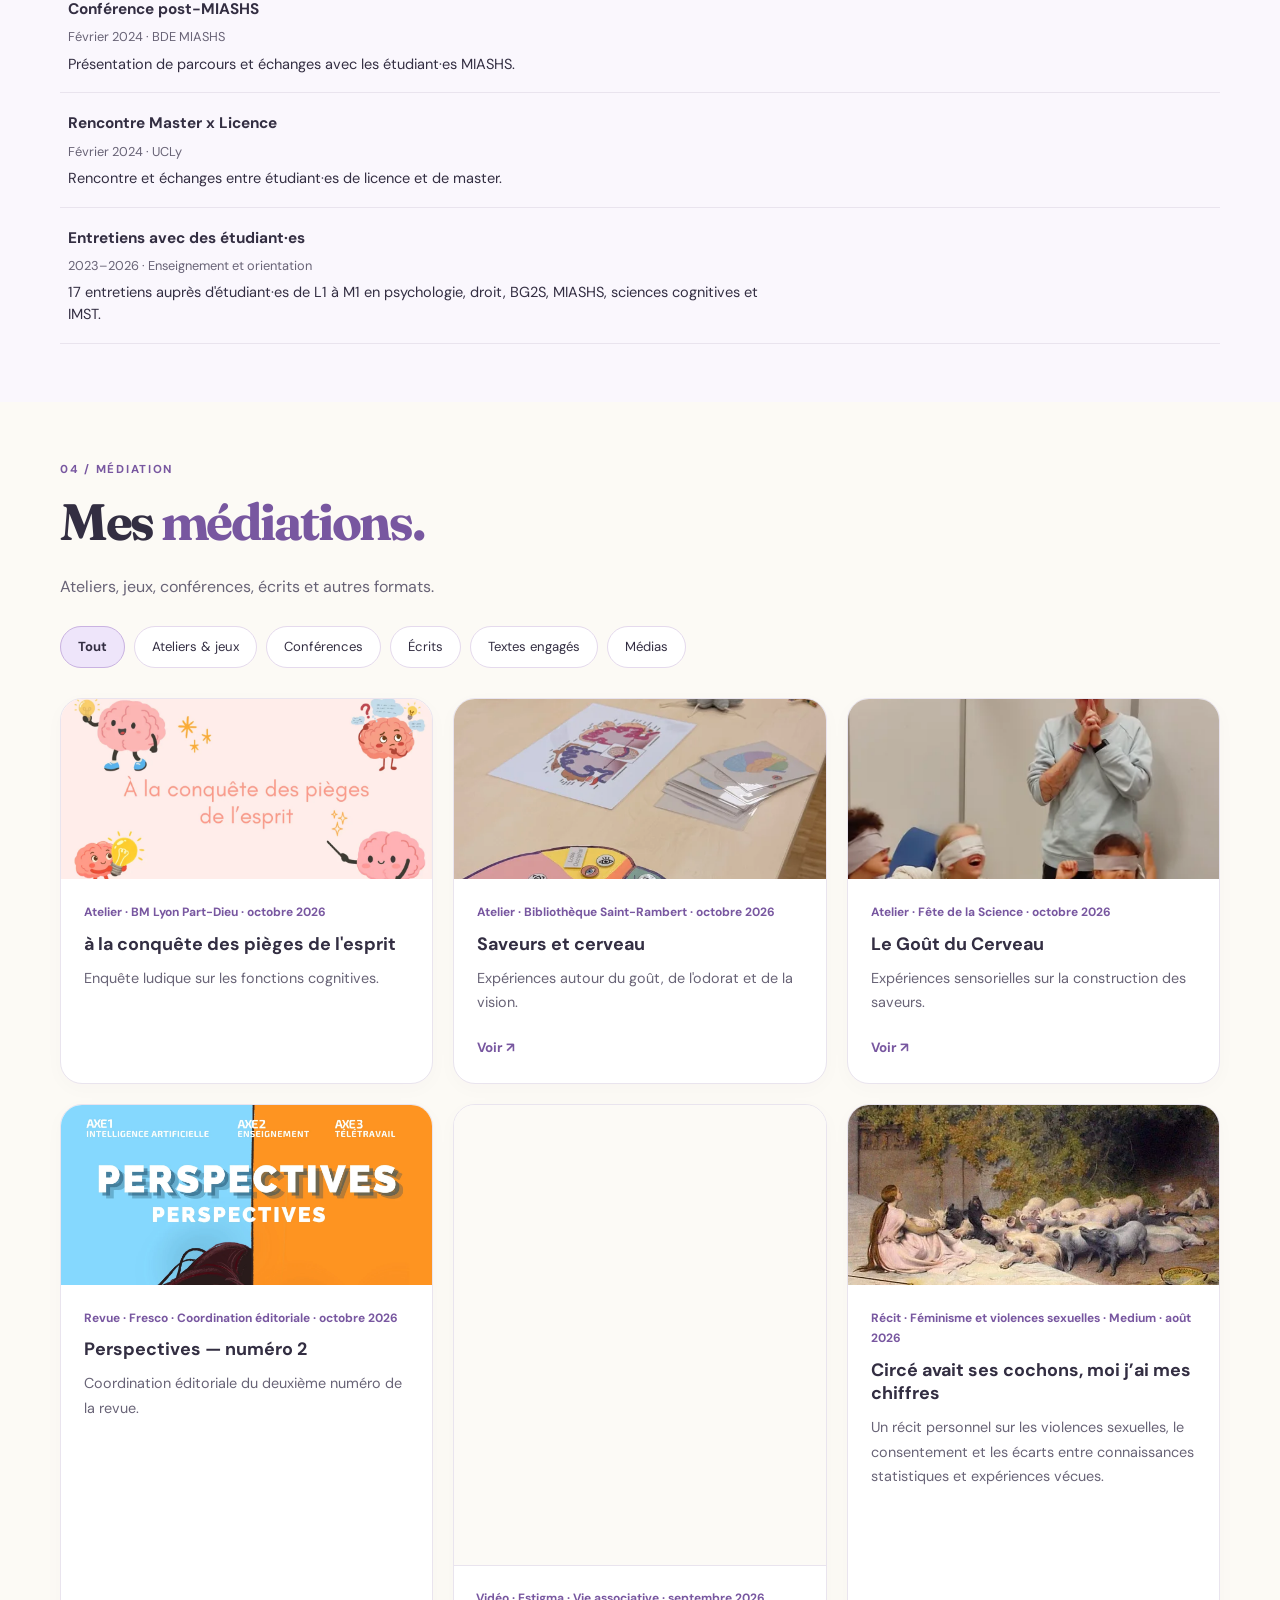
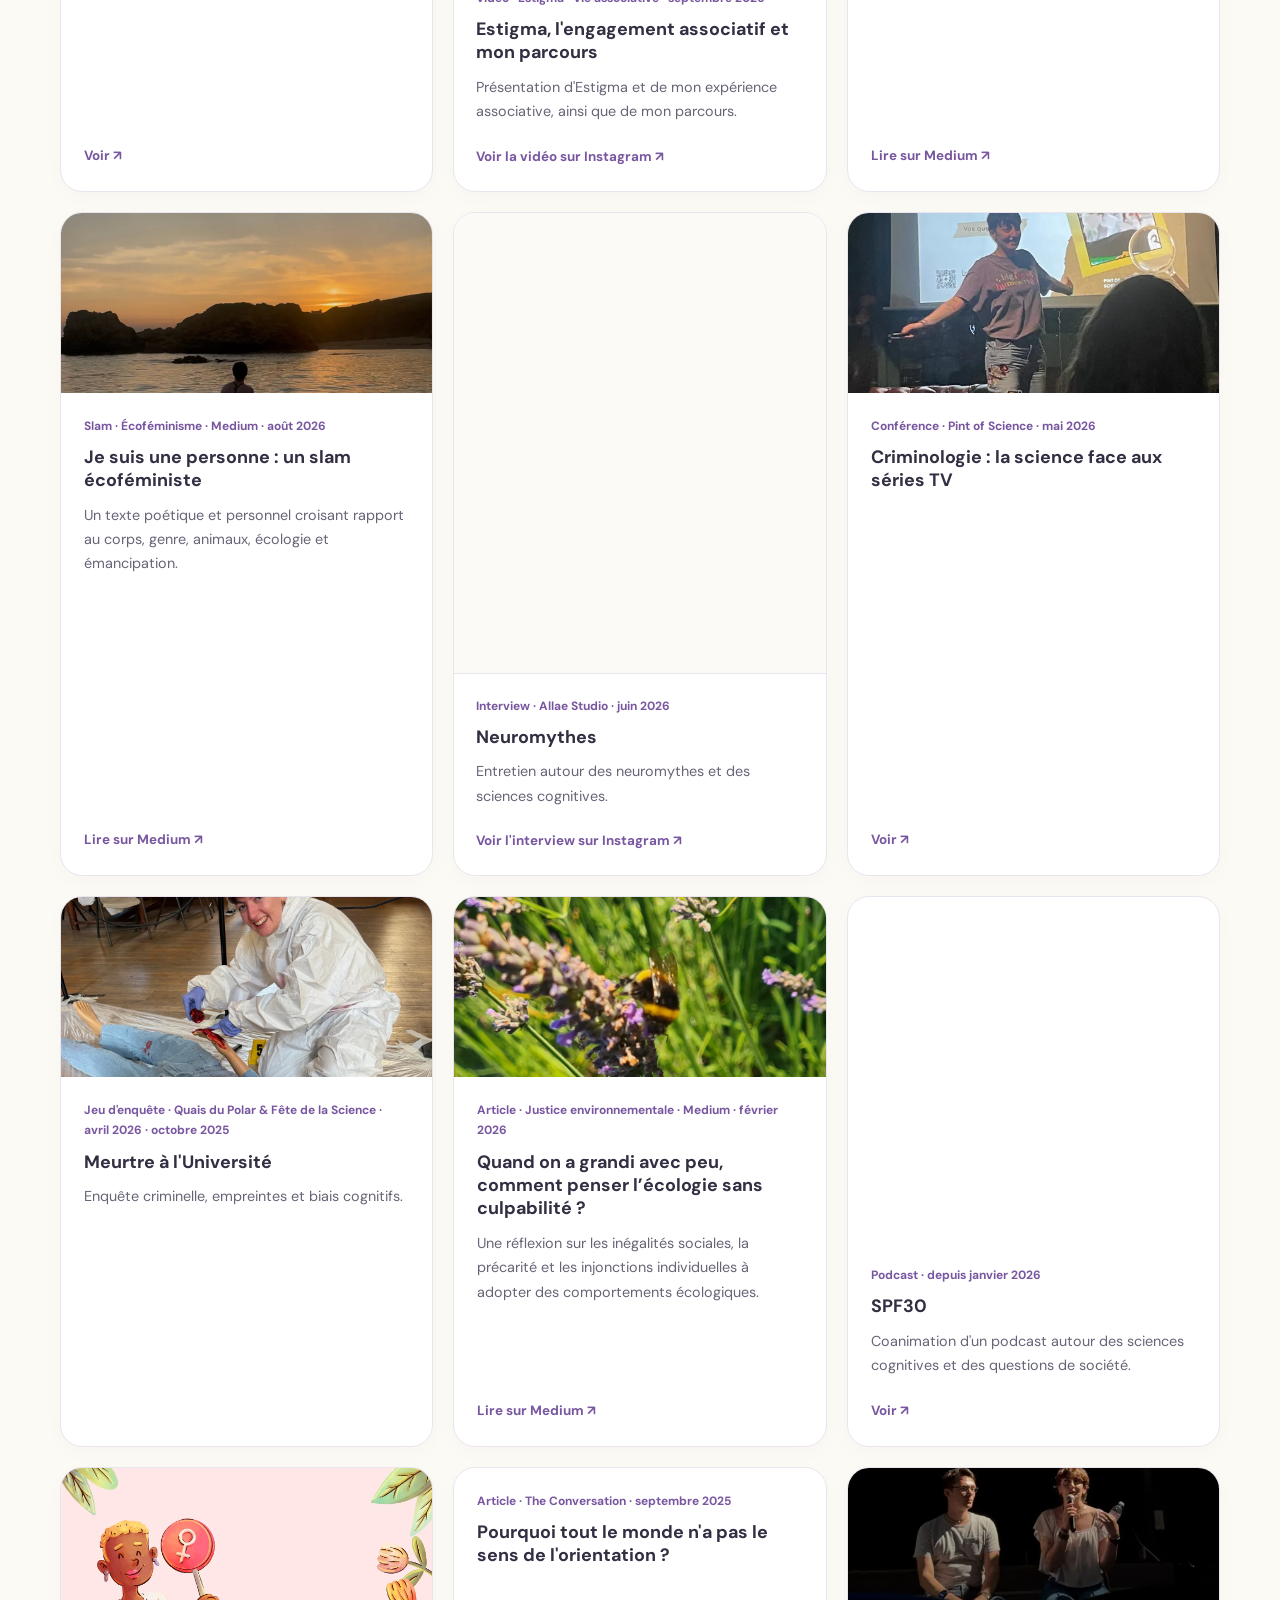
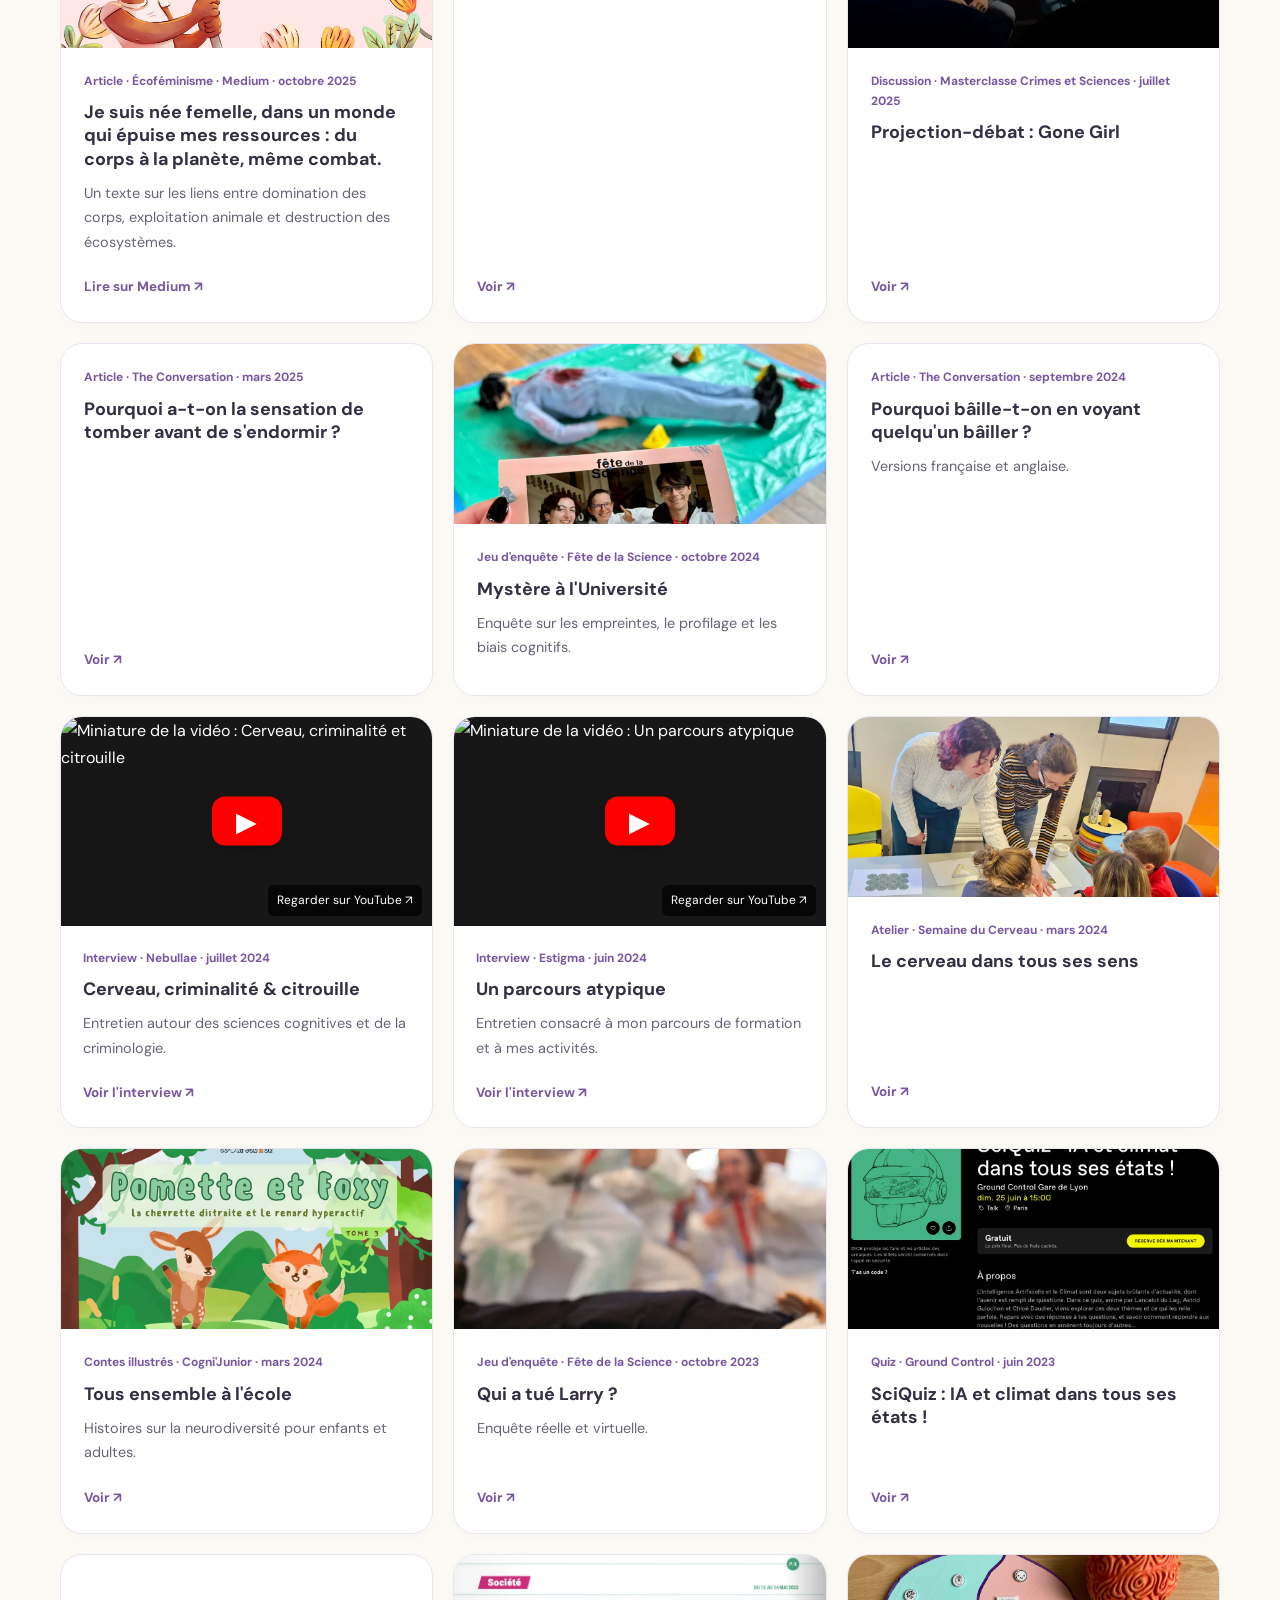
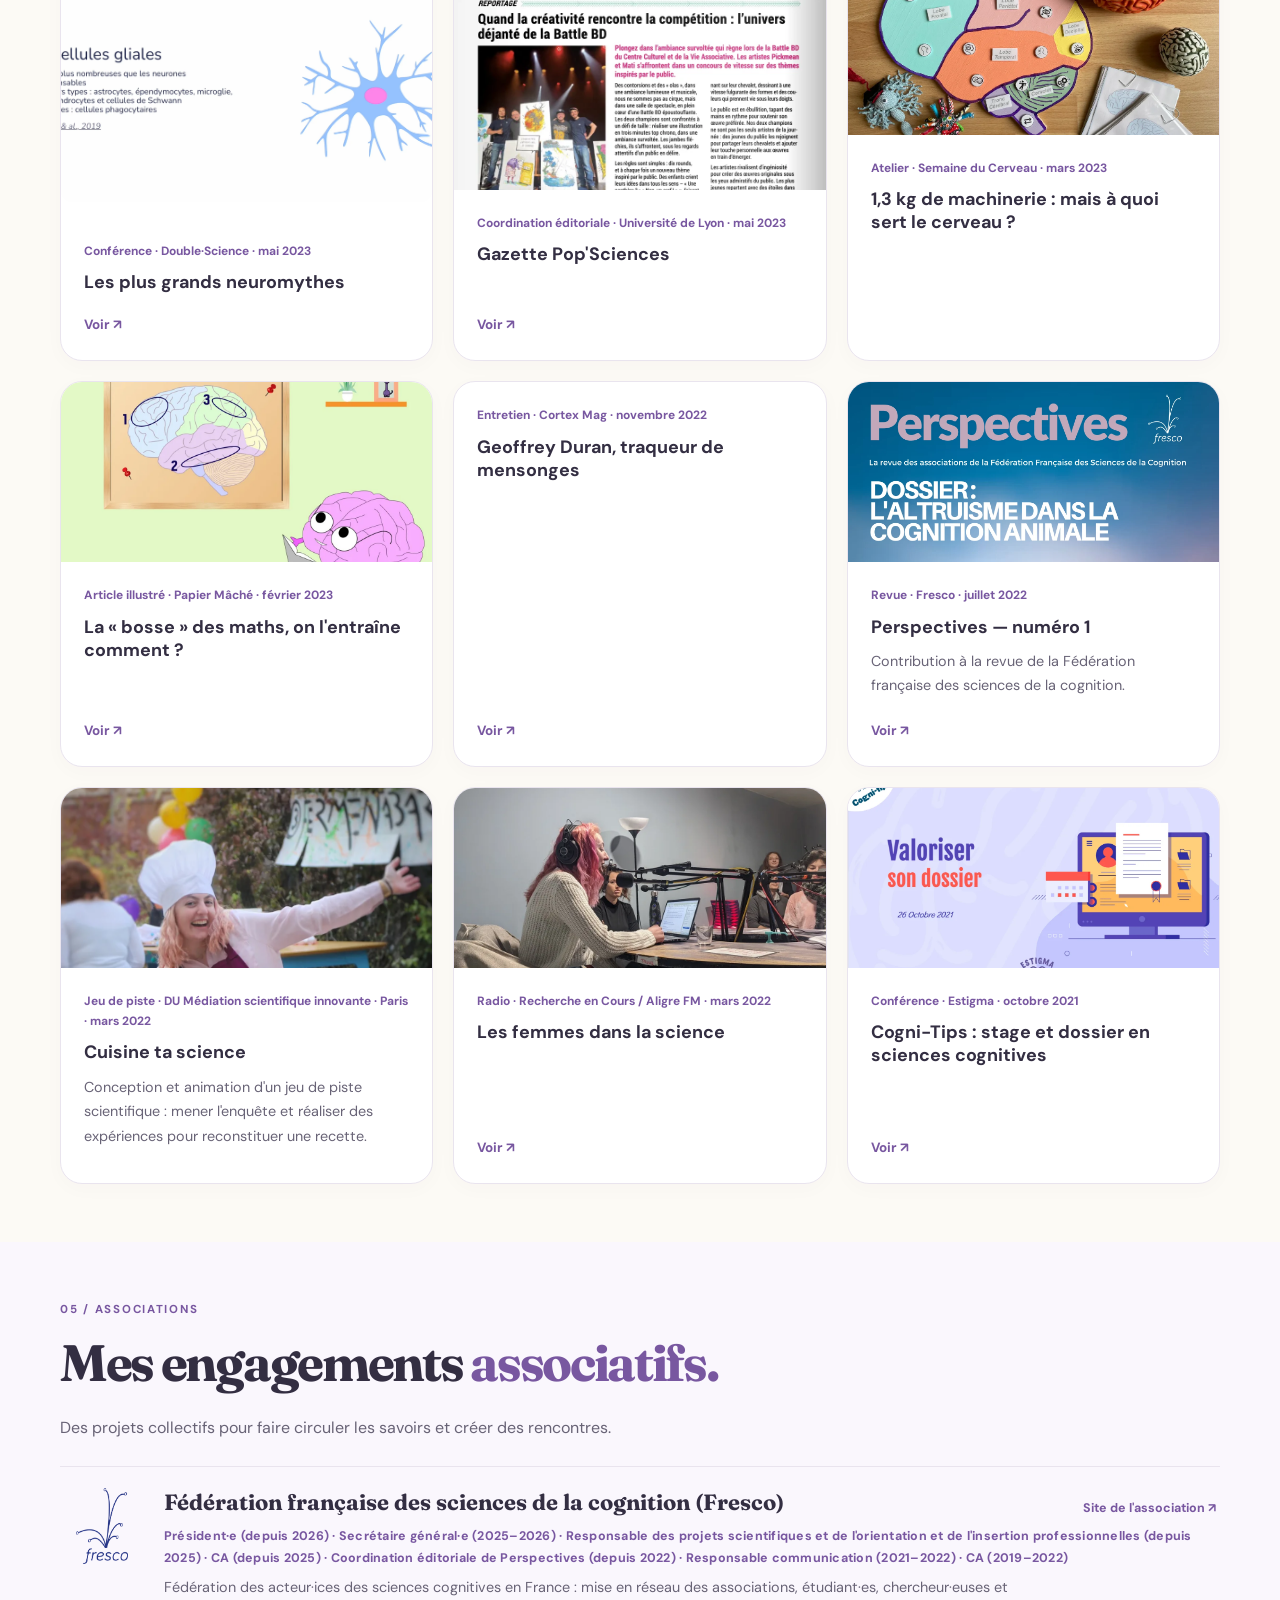
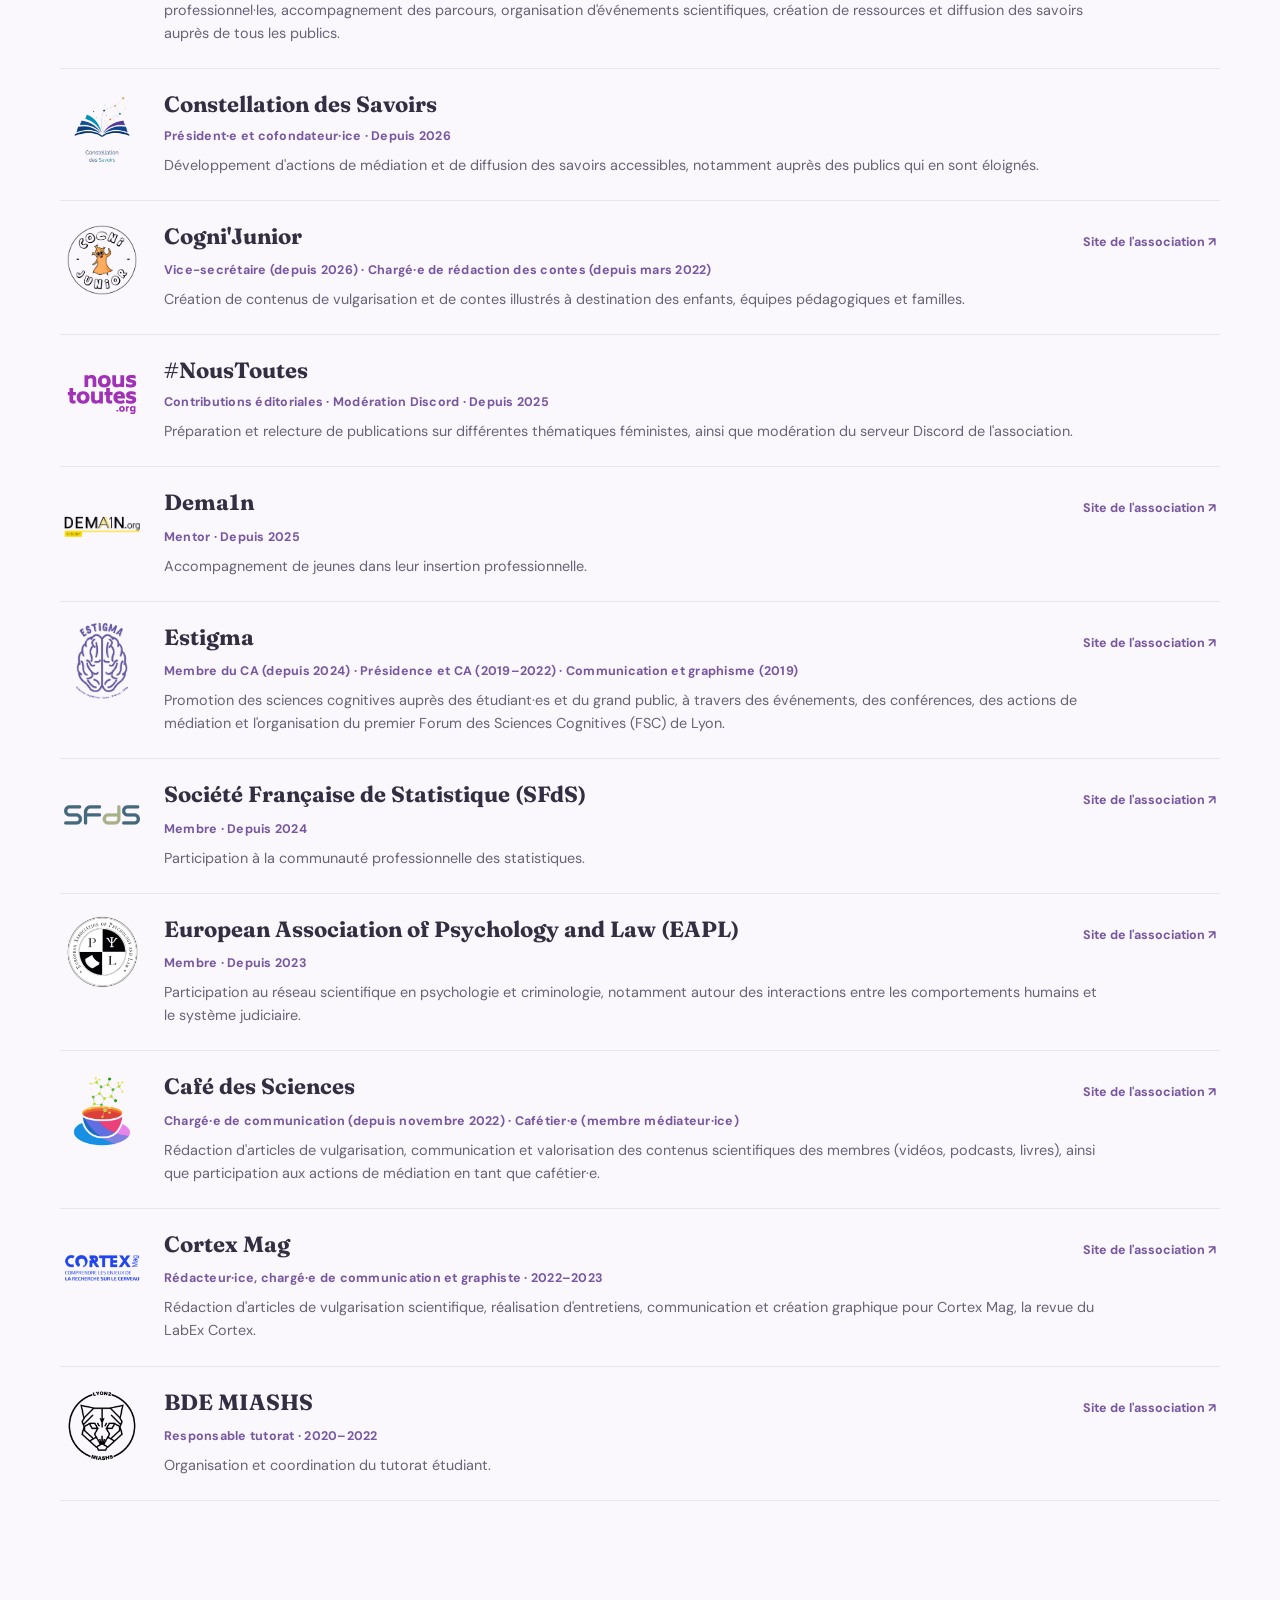
==== commit 17ac765d: "new activities!" ====
--- a/index.html
+++ b/index.html
@@ -94,7 +94,7 @@
         Encadrements
        </a>
        <a href="#entretiens">
-        Partages d'exp&eacute;rience.
+        Partages d'exp&eacute;rience
        </a>
       </div>
      </div>
@@ -1979,8 +1979,8 @@
           <img class="association-logo" src="images/logos/logo_cafedessciences.png" alt="Logo du Caf&eacute; des Sciences" loading="lazy"/>
           <div class="association-content">
             <h3>Caf&eacute; des Sciences</h3>
-            <span class="detail-meta">Charg&eacute;·e de communication · Depuis novembre 2022</span>
-            <p>Valorisation et diffusion des contenus de m&eacute;diation scientifique produits par les membres du Caf&eacute; des Sciences : vid&eacute;os, podcasts, livres et autres interventions.</p>
+            <span class="detail-meta">Charg&#xE9;·e de communication (depuis novembre 2022) · Caf&#xE9;tier·e (membre m&#xE9;diateur·ice)</span>
+            <p>R&#xE9;daction d'articles de vulgarisation, communication et valorisation des contenus scientifiques des membres (vid&#xE9;os, podcasts, livres), ainsi que participation aux actions de m&#xE9;diation en tant que caf&#xE9;tier·e.</p>
             <a class="item-link" href="https://www.cafe-sciences.org" target="_blank" rel="noopener noreferrer">Site de l'association &nearr;</a>
           </div>
         </article>
@@ -1989,8 +1989,8 @@
           <img class="association-logo" src="images/logos/logo_cortexmag.png" alt="Logo de Cortex Mag" loading="lazy"/>
           <div class="association-content">
             <h3>Cortex Mag</h3>
-            <span class="detail-meta">Charg&eacute;·e de communication et graphiste · 2022–2023</span>
-            <p>Communication scientifique et cr&eacute;ation graphique des articles du LabEx Cortex.</p>
+            <span class="detail-meta">R&#xE9;dacteur·ice, charg&#xE9;·e de communication et graphiste · 2022&#x2013;2023</span>
+            <p>R&#xE9;daction d'articles de vulgarisation scientifique, r&#xE9;alisation d'entretiens, communication et cr&#xE9;ation graphique pour Cortex Mag, la revue du LabEx Cortex.</p>
             <a class="item-link" href="https://www.cortex-mag.net" target="_blank" rel="noopener noreferrer">Site de l'association &nearr;</a>
           </div>
         </article>
@@ -2041,7 +2041,7 @@
         Ing&eacute;nieur·e de recherche &mdash; SOLSTEEN
        </h3>
        <p>
-        Pr&#xE9;vention des risques li&#xE9;s &#xE0; l'exposition aux UV chez les coll&#xE9;gien·nes, &#xE0; travers des interventions p&#xE9;dagogiques et des am&#xE9;nagements de l'environnement scolaire.</br>
+        Pr&#xE9;vention des risques li&#xE9;s &#xE0; l'exposition aux UV chez les coll&#xE9;gien·nes, &#xE0; travers des interventions p&#xE9;dagogiques et des am&#xE9;nagements de l'environnement scolaire.<br/>
         Conception et d&#xE9;veloppement du site web du projet, coordination de la cr&#xE9;ation de kits p&#xE9;dagogiques et valorisation des ressources scientifiques.
        </p>
       </div>
@@ -2059,7 +2059,7 @@
         Ing&eacute;nieur·e de recherche &mdash; DIVERCITY
        </h3>
        <p>
-        &#xC9;valuation de l'inclusion et de l'accessibilit&#xE9; pour les personnes autistes et pr&#xE9;sentant des troubles du neurod&#xE9;veloppement (TND).</br>
+        &#xC9;valuation de l'inclusion et de l'accessibilit&#xE9; pour les personnes autistes et pr&#xE9;sentant des troubles du neurod&#xE9;veloppement (TND).<br/>
         Conception et administration de questionnaires, r&#xE9;alisation d'enqu&#xEA;tes de terrain et d'entretiens, puis analyses quantitatives et qualitatives des donn&#xE9;es recueillies.
        </p>
       </div>
@@ -2077,7 +2077,7 @@
         Ing&eacute;nieur·e de recherche &mdash; PSYLIVER
        </h3>
        <p>
-        &#xC9;tude des fonctions cognitives et des r&#xE9;ponses psychophysiologiques dans le contexte des maladies h&#xE9;patiques.</br>
+        &#xC9;tude des fonctions cognitives et des r&#xE9;ponses psychophysiologiques dans le contexte des maladies h&#xE9;patiques.<br/>
         Programmation, d&#xE9;veloppement et test du protocole exp&#xE9;rimental, ainsi que d&#xE9;veloppement des outils d'analyse des donn&#xE9;es comportementales et physiologiques.
        </p>
       </div>
@@ -2089,7 +2089,7 @@
       </span>
       <div class="timeline-body">
        <span class="timeline-kind" data-category="teaching">
-        Enseignement · &#xC9;cole de Psychologues Praticiens (EPP)
+        Enseignement · &#xC9;cole des Psychologues Praticiens (EPP)
        </span>
        <h3>
         Charg&eacute;·e d'enseignement &mdash; Statistiques et m&eacute;thodologie en psychologie
@@ -2112,7 +2112,7 @@
         Ing&eacute;nieur·e de recherche &mdash; MORALEM
        </h3>
        <p>
-        Etude des &#xE9;motions morales et des facteurs individuels et situationnels influen&#xE7;ant le jugement des transgressions. </br>
+        Etude des &#xE9;motions morales et des facteurs individuels et situationnels influen&#xE7;ant le jugement des transgressions. <br/>
         Conception et programmation de protocoles exp&#xE9;rimentaux, collecte et analyse de donn&#xE9;es, r&#xE9;daction d'articles scientifiques et pr&#xE9;sentation des r&#xE9;sultats en congr&#xE8;s.
        </p>
       </div>
@@ -2164,7 +2164,7 @@
         Master 1 &mdash; Sciences cognitives
        </h3>
        <p>
-        M&eacute;moire : &laquo; Indices comportementaux non-verbaux et traits de la personnalit&eacute; dans la dissimulation des intentions hostiles par vid&eacute;osurveillance.  </br>
+        M&eacute;moire : &laquo; Indices comportementaux non-verbaux et traits de la personnalit&eacute; dans la dissimulation des intentions hostiles par vid&eacute;osurveillance.  <br/>
         Mention tr&egrave;s bien · D&eacute;l&eacute;gu&eacute;·e de promotion.
        </p>
       </div>
@@ -2182,7 +2182,7 @@
         Stage de recherche &mdash; Intentions hostiles
        </h3>
        <p>
-        Indices comportementaux non verbaux, traits de personnalit&eacute; et intentions hostiles.  </br>
+        Indices comportementaux non verbaux, traits de personnalit&eacute; et intentions hostiles.  <br/>
         Mise en place d'exp&eacute;riences, d&eacute;veloppement d'une application web de codage vid&eacute;o et analyse de donn&eacute;es.
        </p>
       </div>
@@ -2200,7 +2200,7 @@
         Stage de recherche &mdash; Analyse topologique des donn&eacute;es
        </h3>
        <p>
-        Analyse topologique des donn&eacute;es et th&eacute;orie des signatures.  </br>
+        Analyse topologique des donn&eacute;es et th&eacute;orie des signatures.  <br/>
         Programmation Python et applications aux donn&eacute;es neuroscientifiques.
        </p>
       </div>
@@ -2218,7 +2218,7 @@
         Dipl&ocirc;me universitaire &mdash; M&eacute;diation scientifique innovante
        </h3>
        <p>
-        Formation &#xE0; la conception de dispositifs de m&eacute;diation : anayse de controverses, face public, mus&eacute;ologie, radio, web et r&eacute;seaux, etc. </br>
+        Formation &#xE0; la conception de dispositifs de m&eacute;diation : analyse de controverses, face public, mus&eacute;ologie, radio, web et r&eacute;seaux, etc. <br/>
         Mention tr&egrave;s bien.
        </p>
       </div>
@@ -2236,8 +2236,8 @@
         Stage de recherche &mdash; SEVIALANO
        </h3>
        <p>
-        </br>
-        Evitement alimentaire et mouvements oculaires dans l'anorexie mentale restrictive. </br>
+        <br/>
+        Évitement alimentaire et mouvements oculaires dans l'anorexie mentale restrictive. <br/>
         T&acirc;ches exp&eacute;rimentales, donn&eacute;es comportementales, eye-tracking et imagerie TEP-IRM.
        </p>
       </div>
@@ -2255,8 +2255,8 @@
         Licence &mdash; MIASHS
        </h3>
        <p>
-        Math&eacute;matiques et informatique appliqu&eacute;es aux sciences humaines et sociales.  </br>
-        M&eacute;moire : Les mouvements oculaires comme marqueurs comportementaux de l'&egrave;vitement alimentaire dans l'anorexie mentale de type restrictif. </br>
+        Math&eacute;matiques et informatique appliqu&eacute;es aux sciences humaines et sociales.  <br/>
+        M&eacute;moire : Les mouvements oculaires comme marqueurs comportementaux de l'&egrave;vitement alimentaire dans l'anorexie mentale de type restrictif. <br/>
         Mention tr&egrave;s bien · D&eacute;l&eacute;gu&eacute;·e de promotion.
        </p>
       </div>
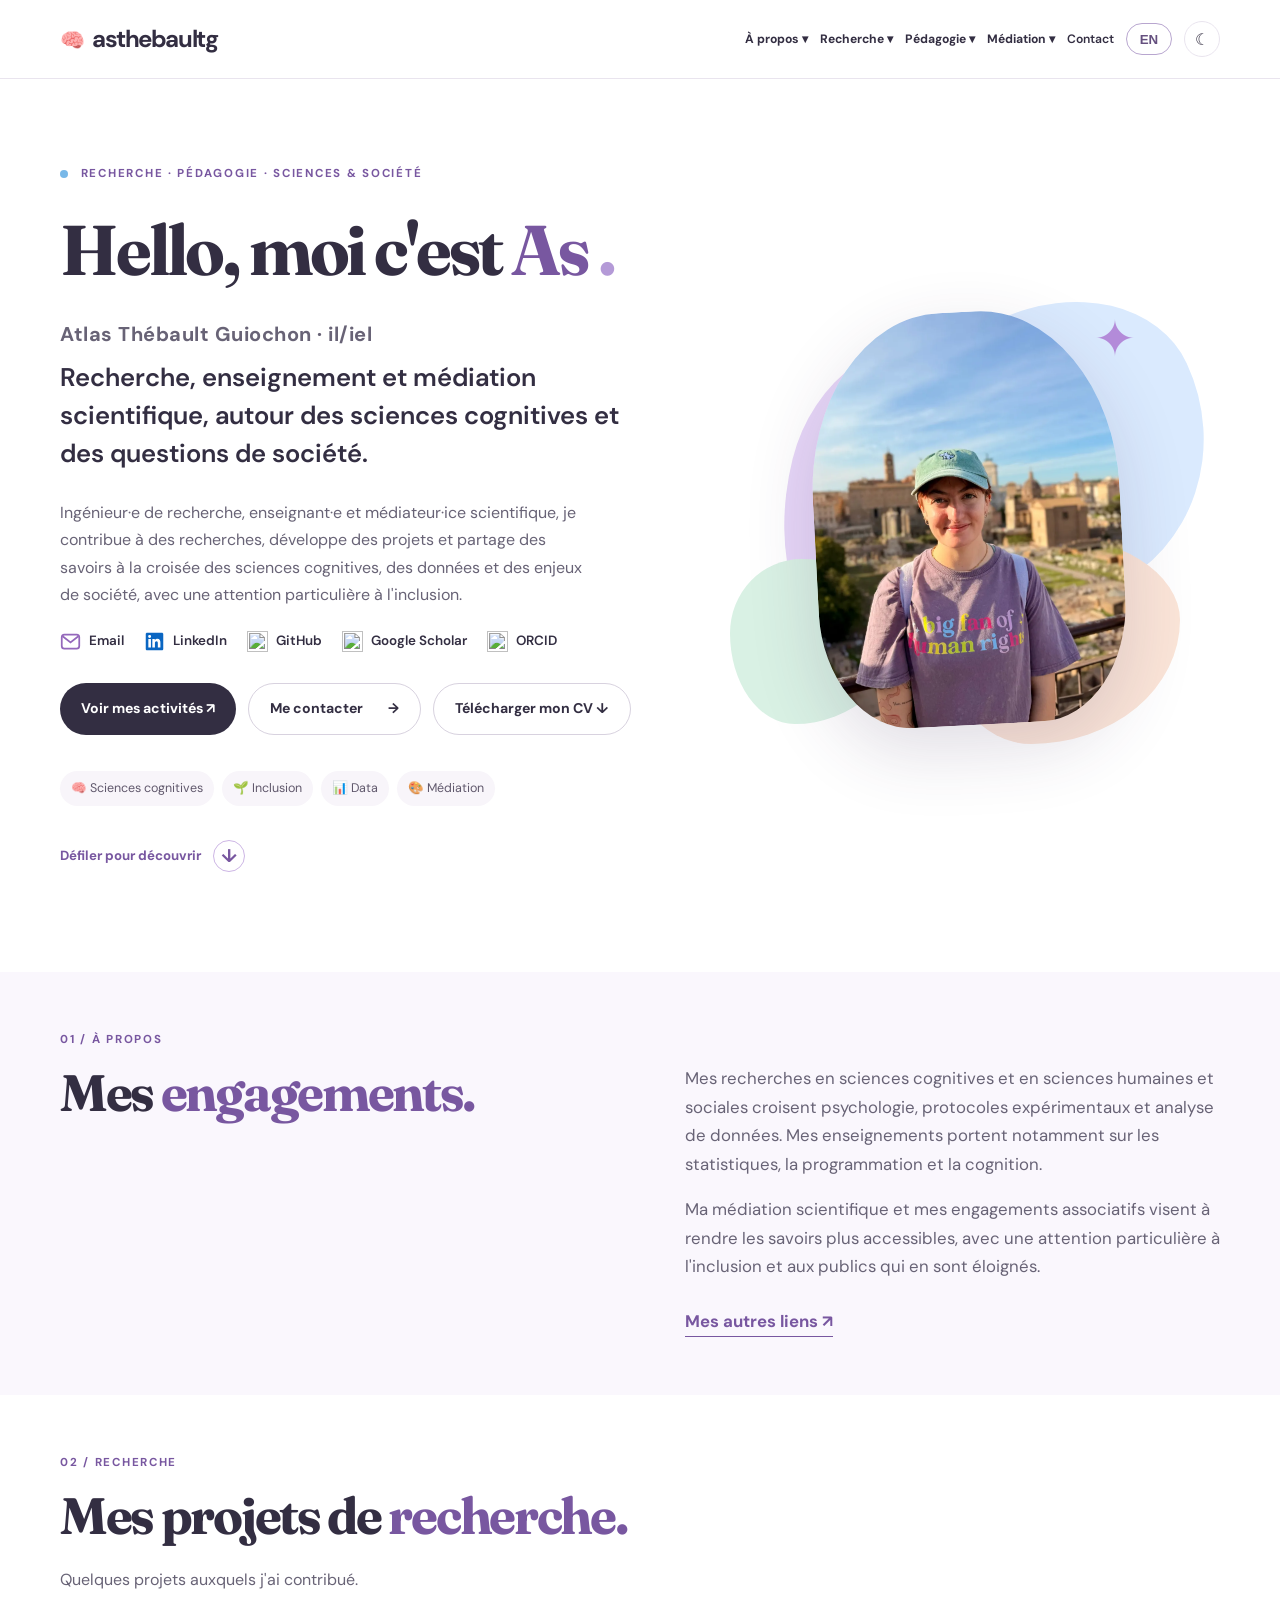
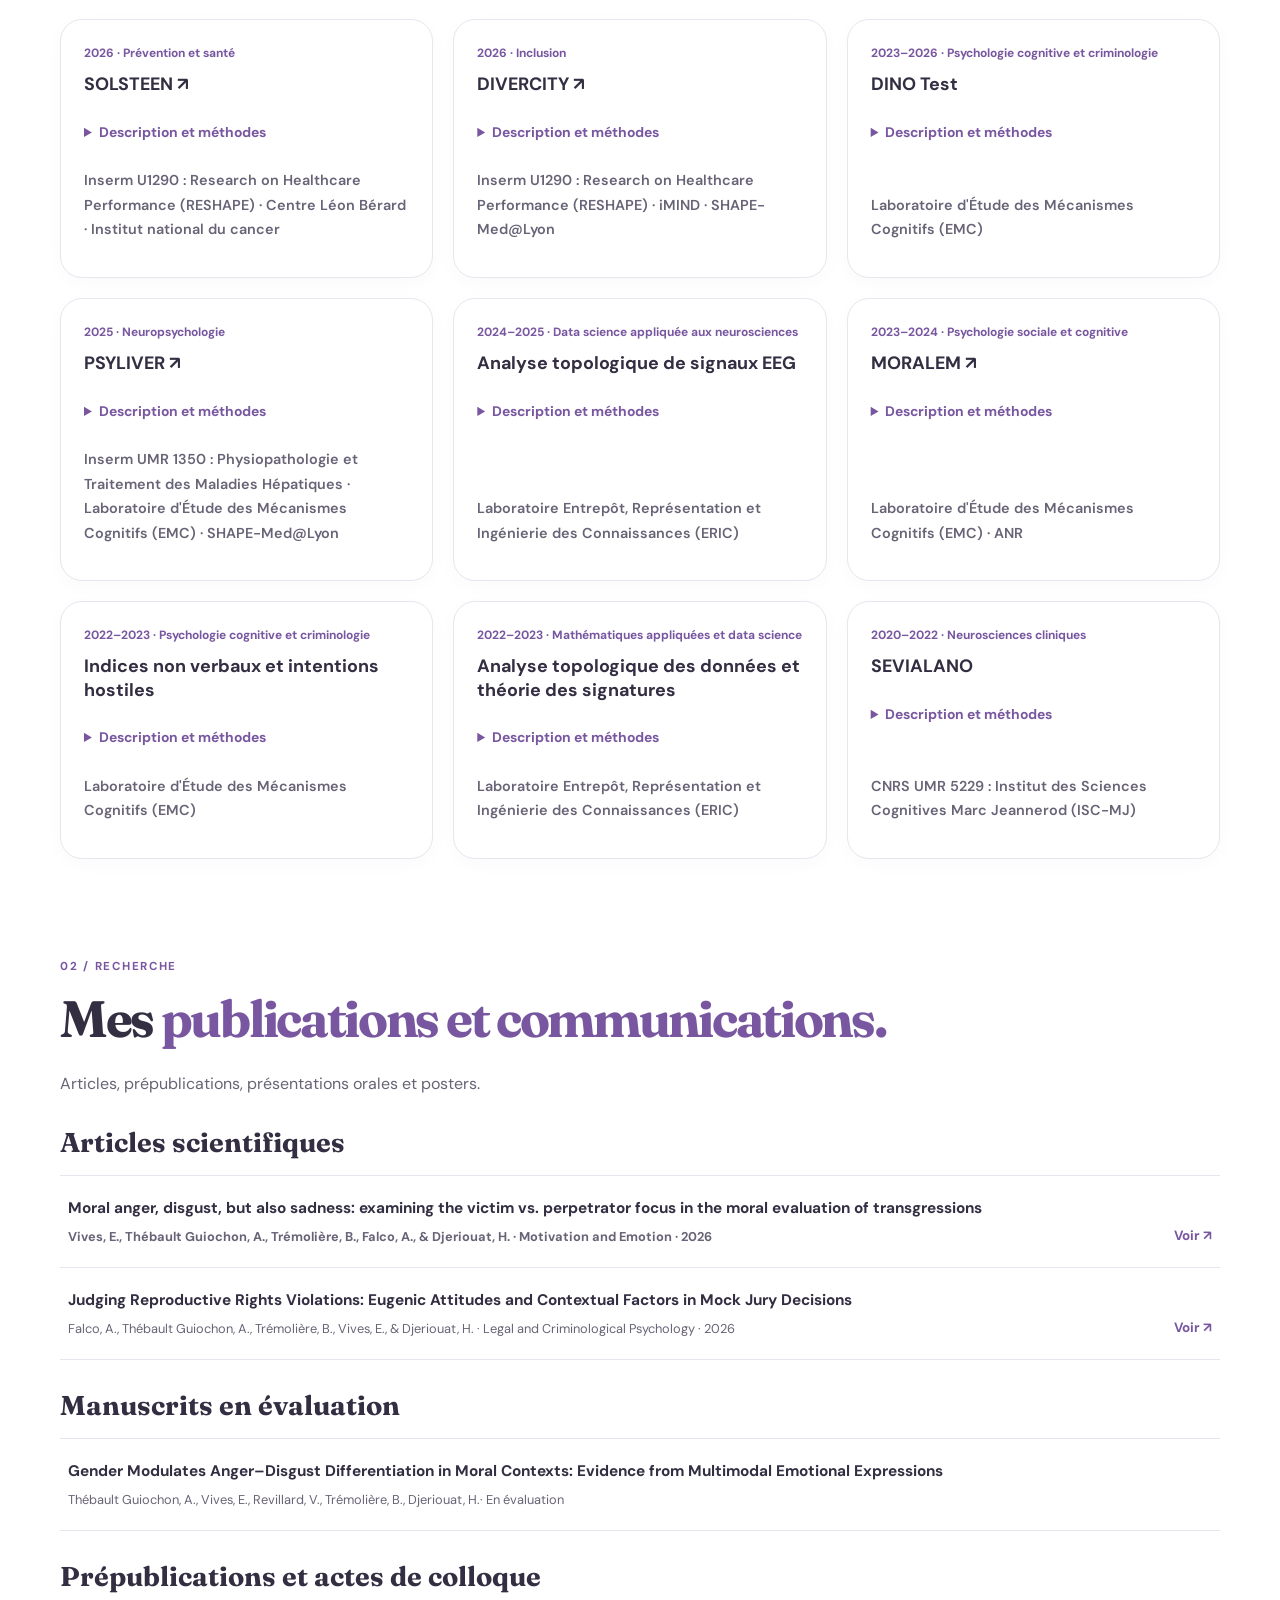
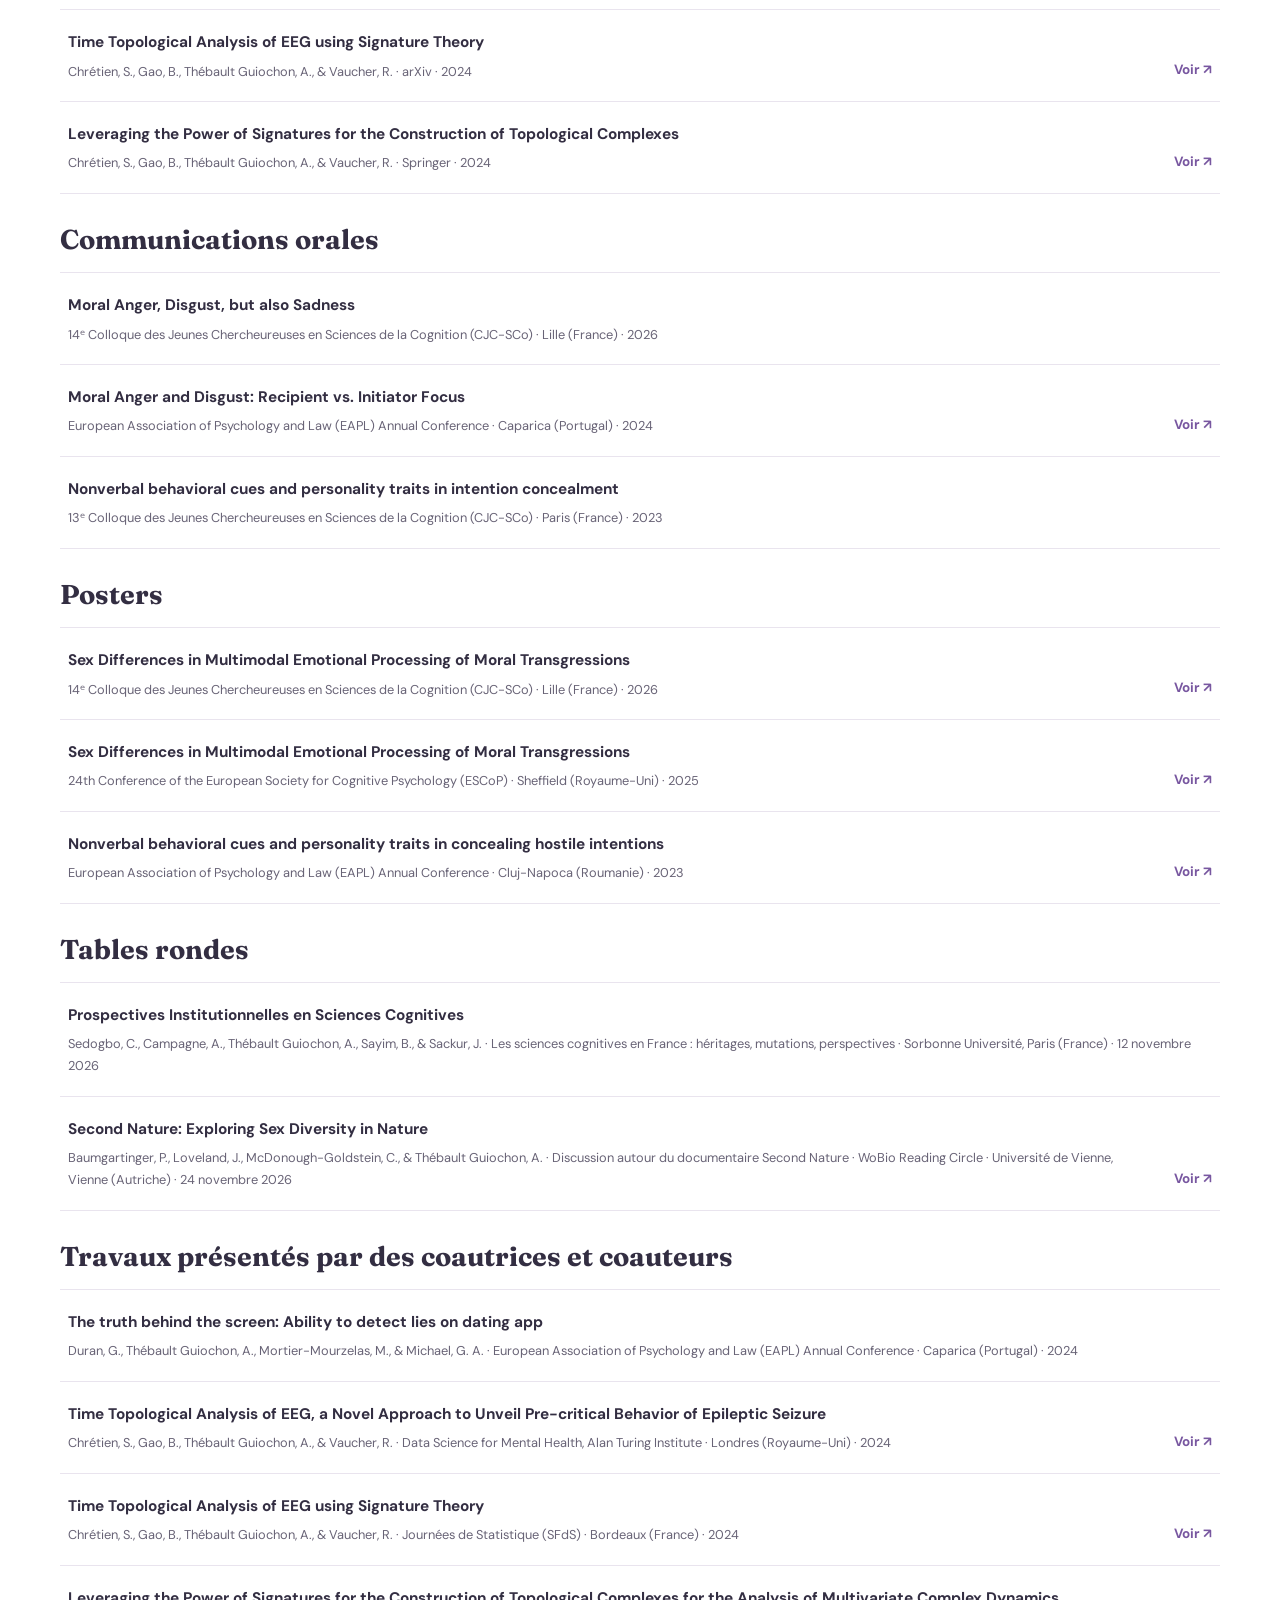
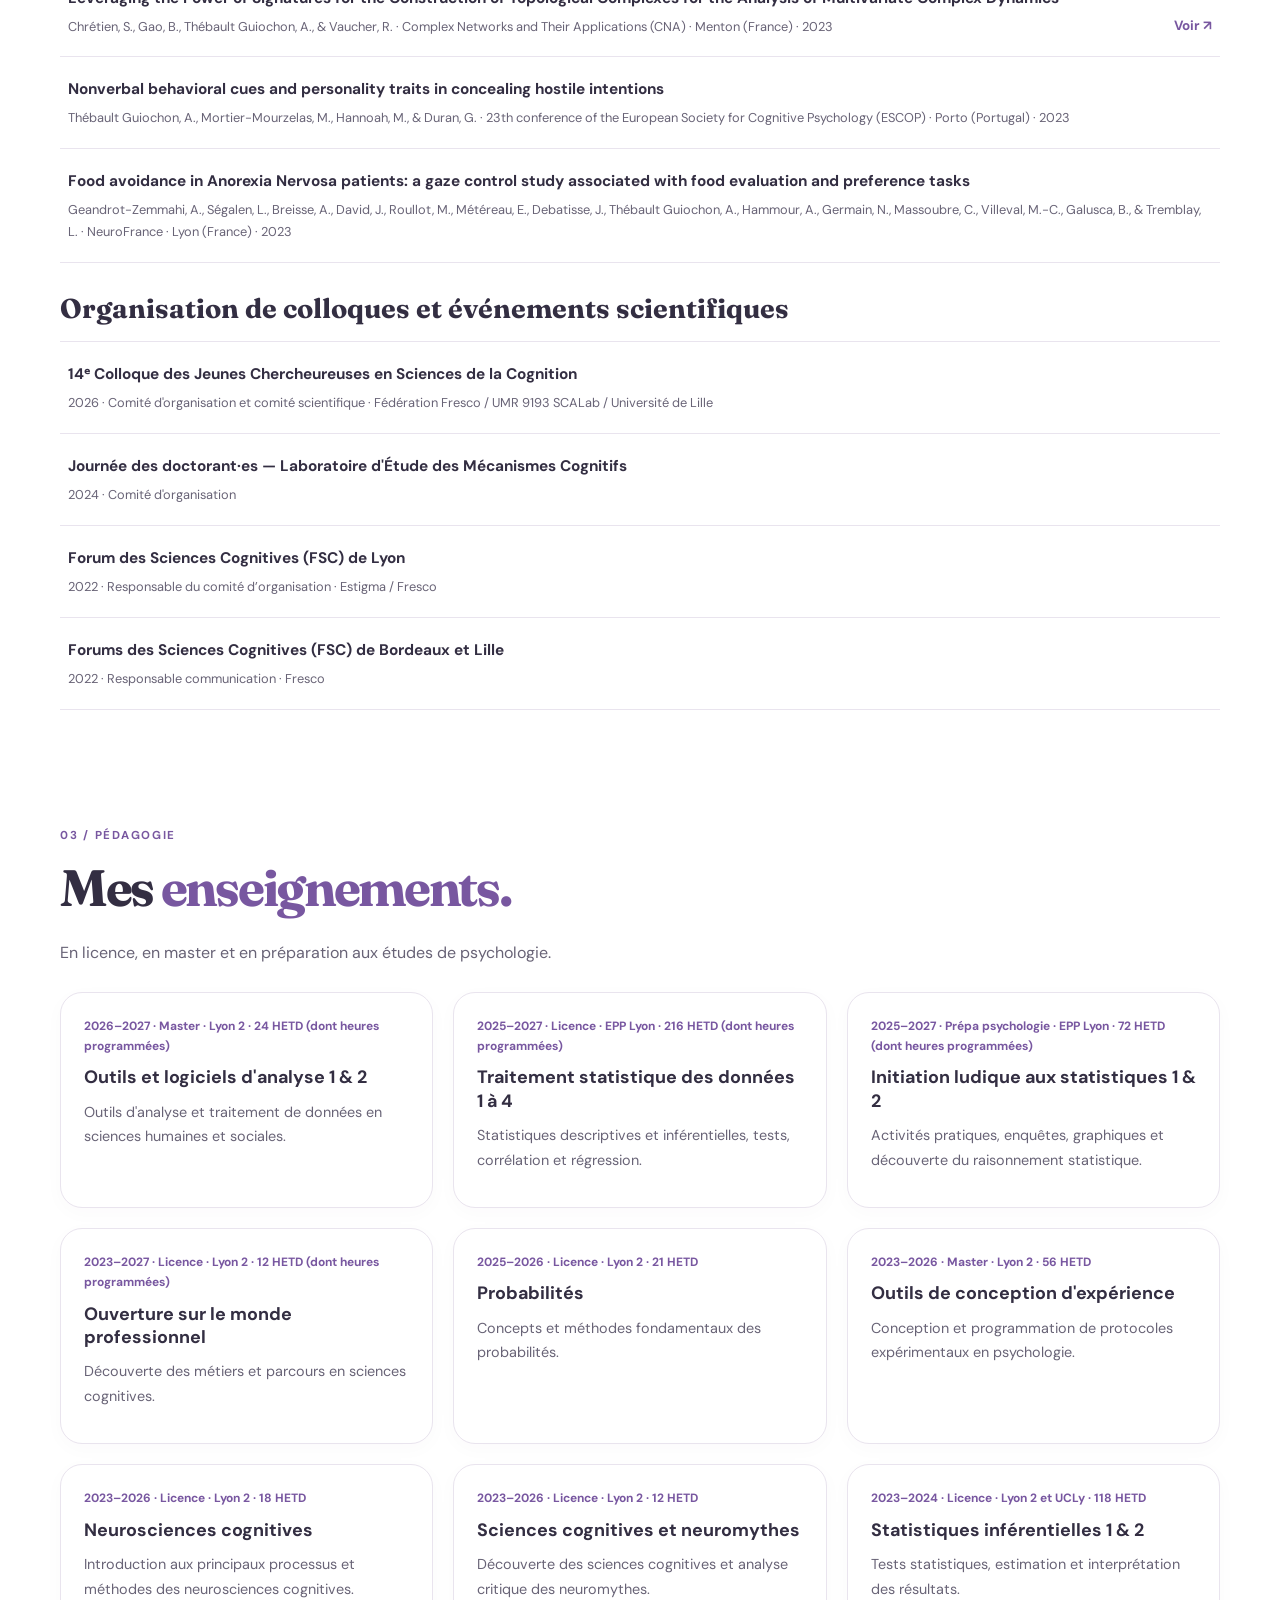
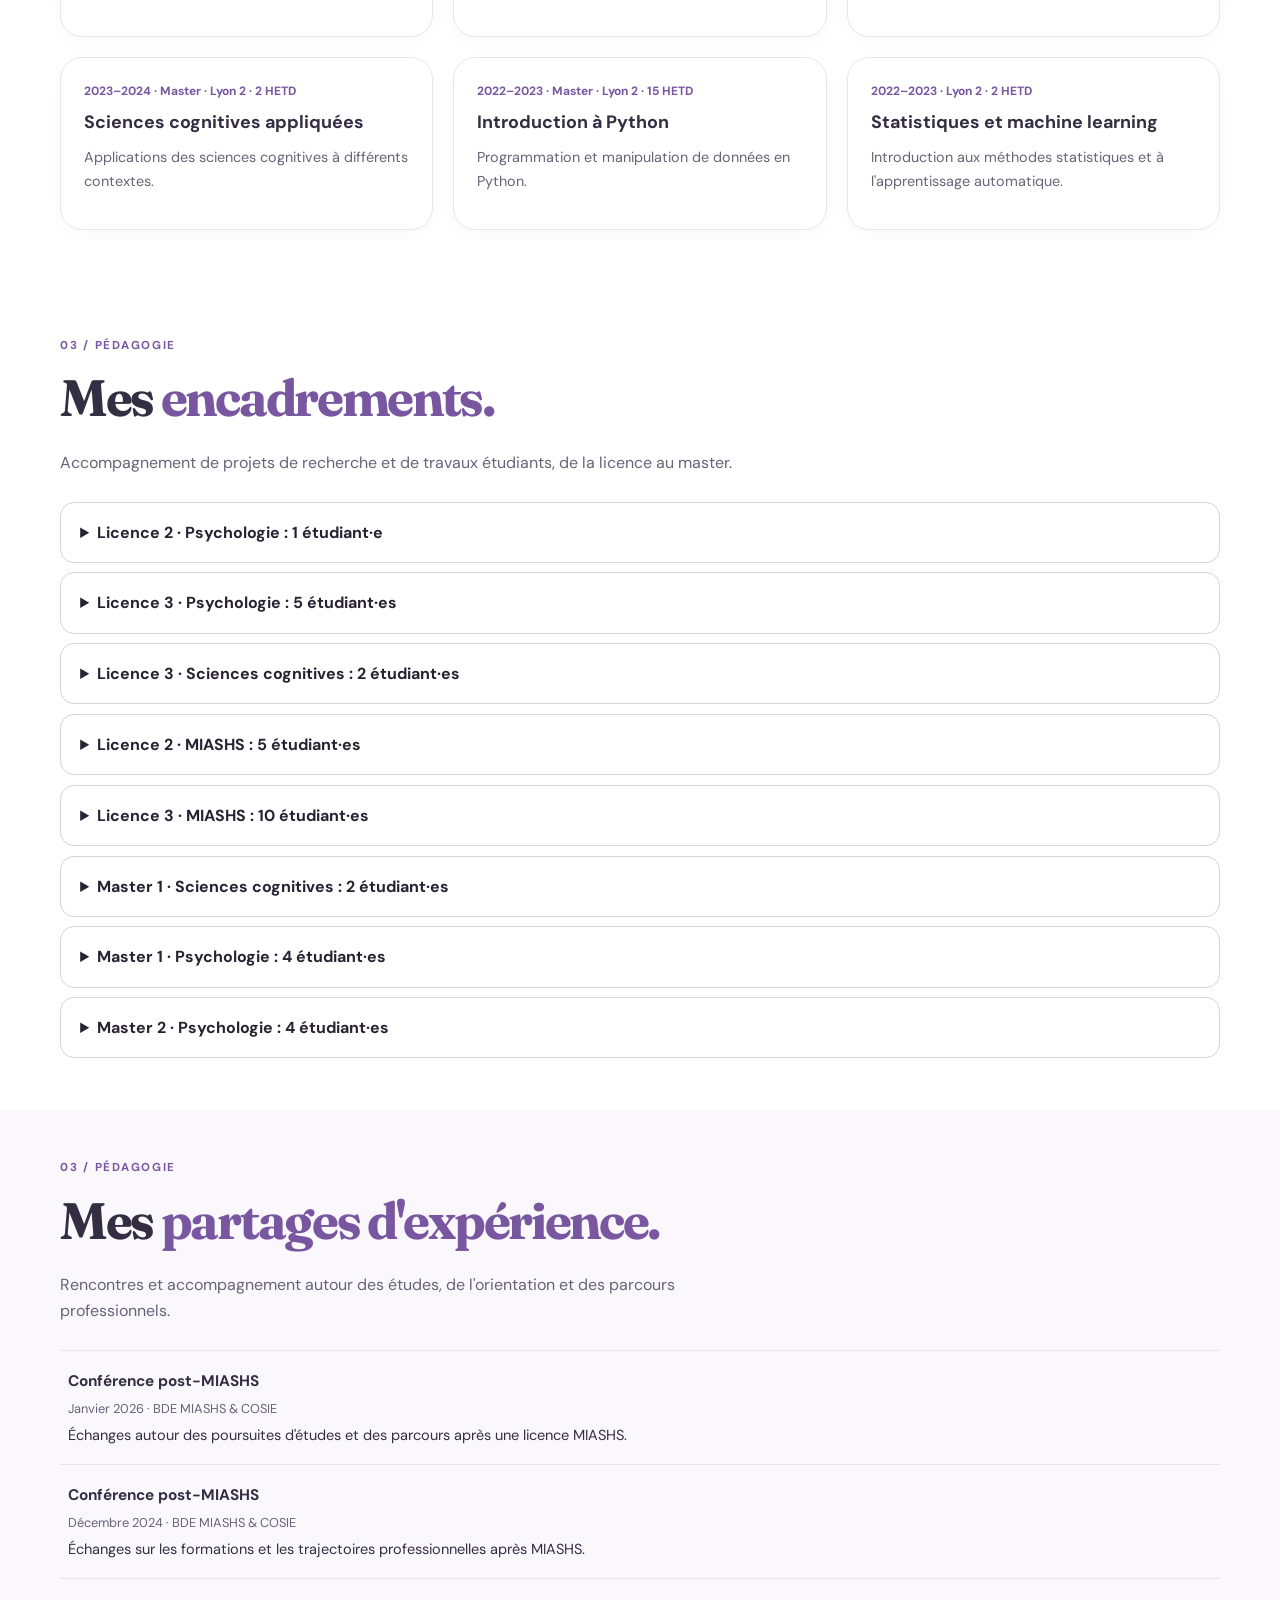
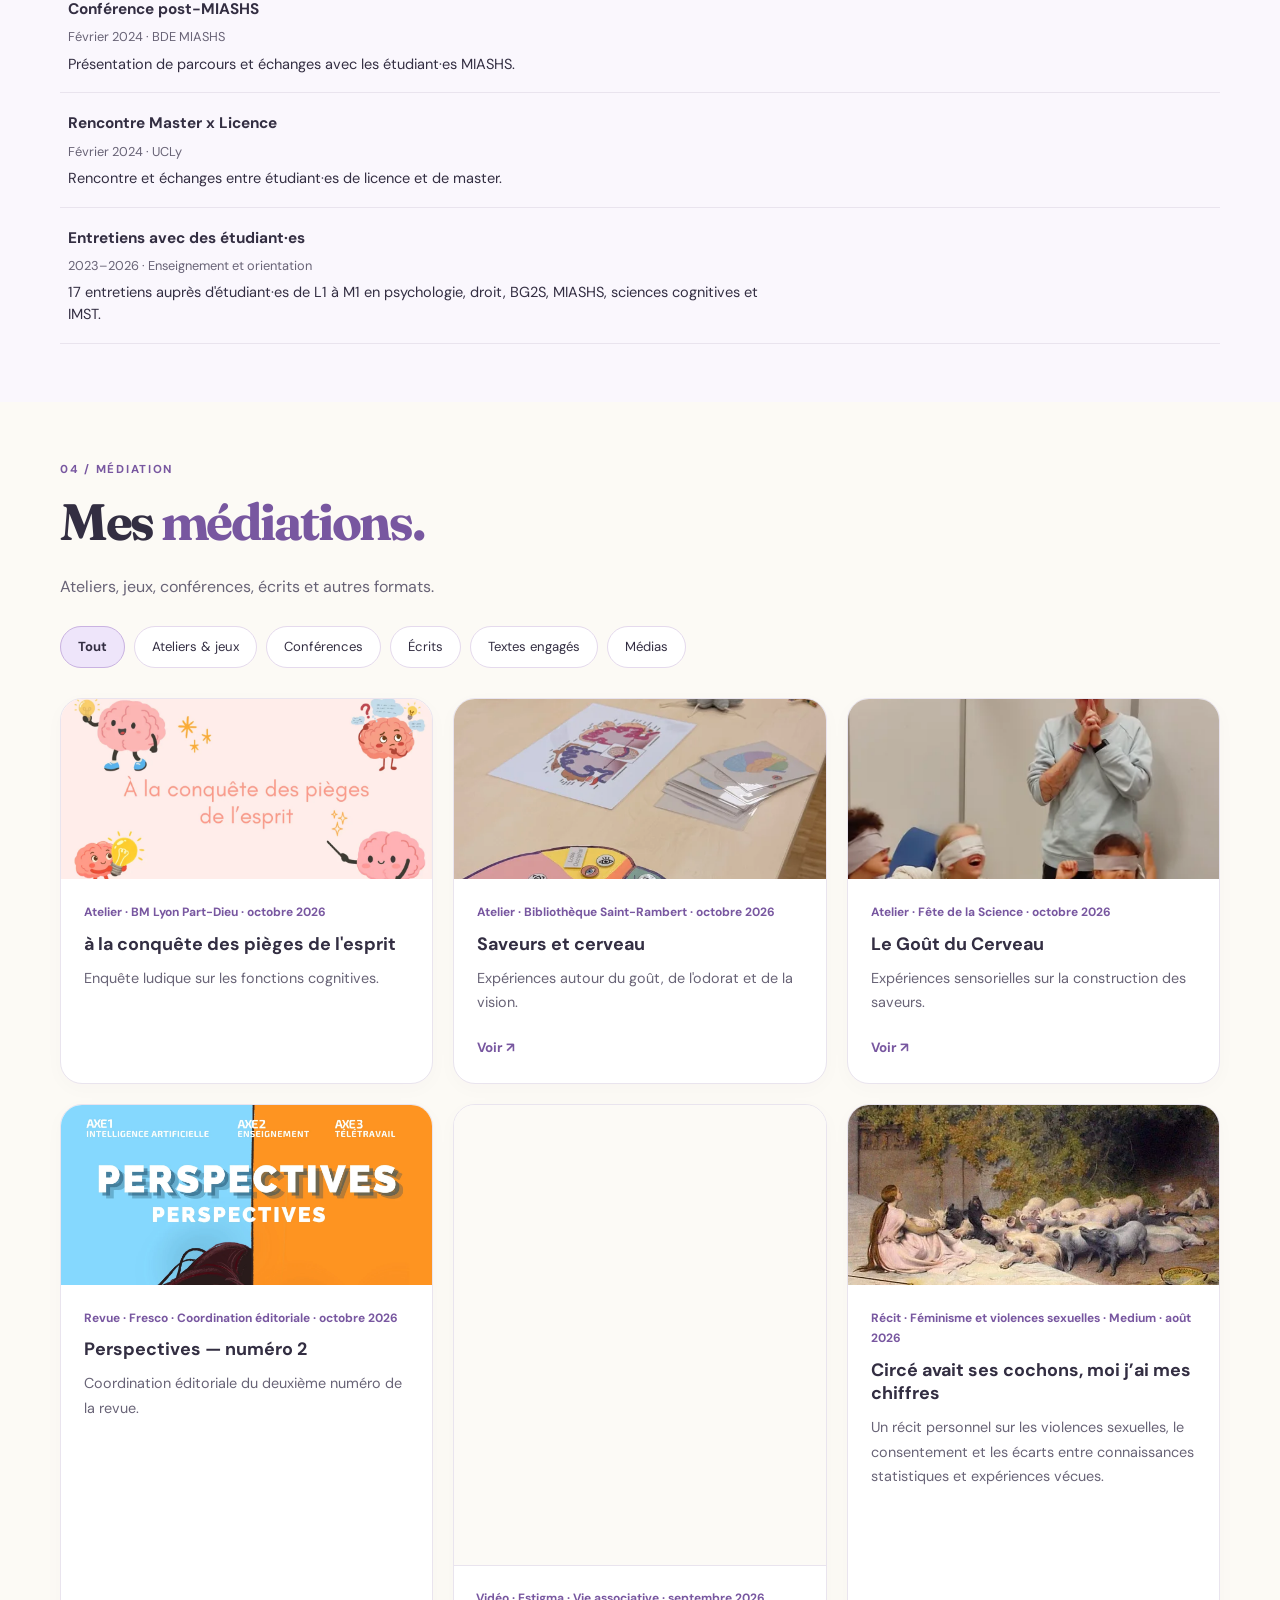
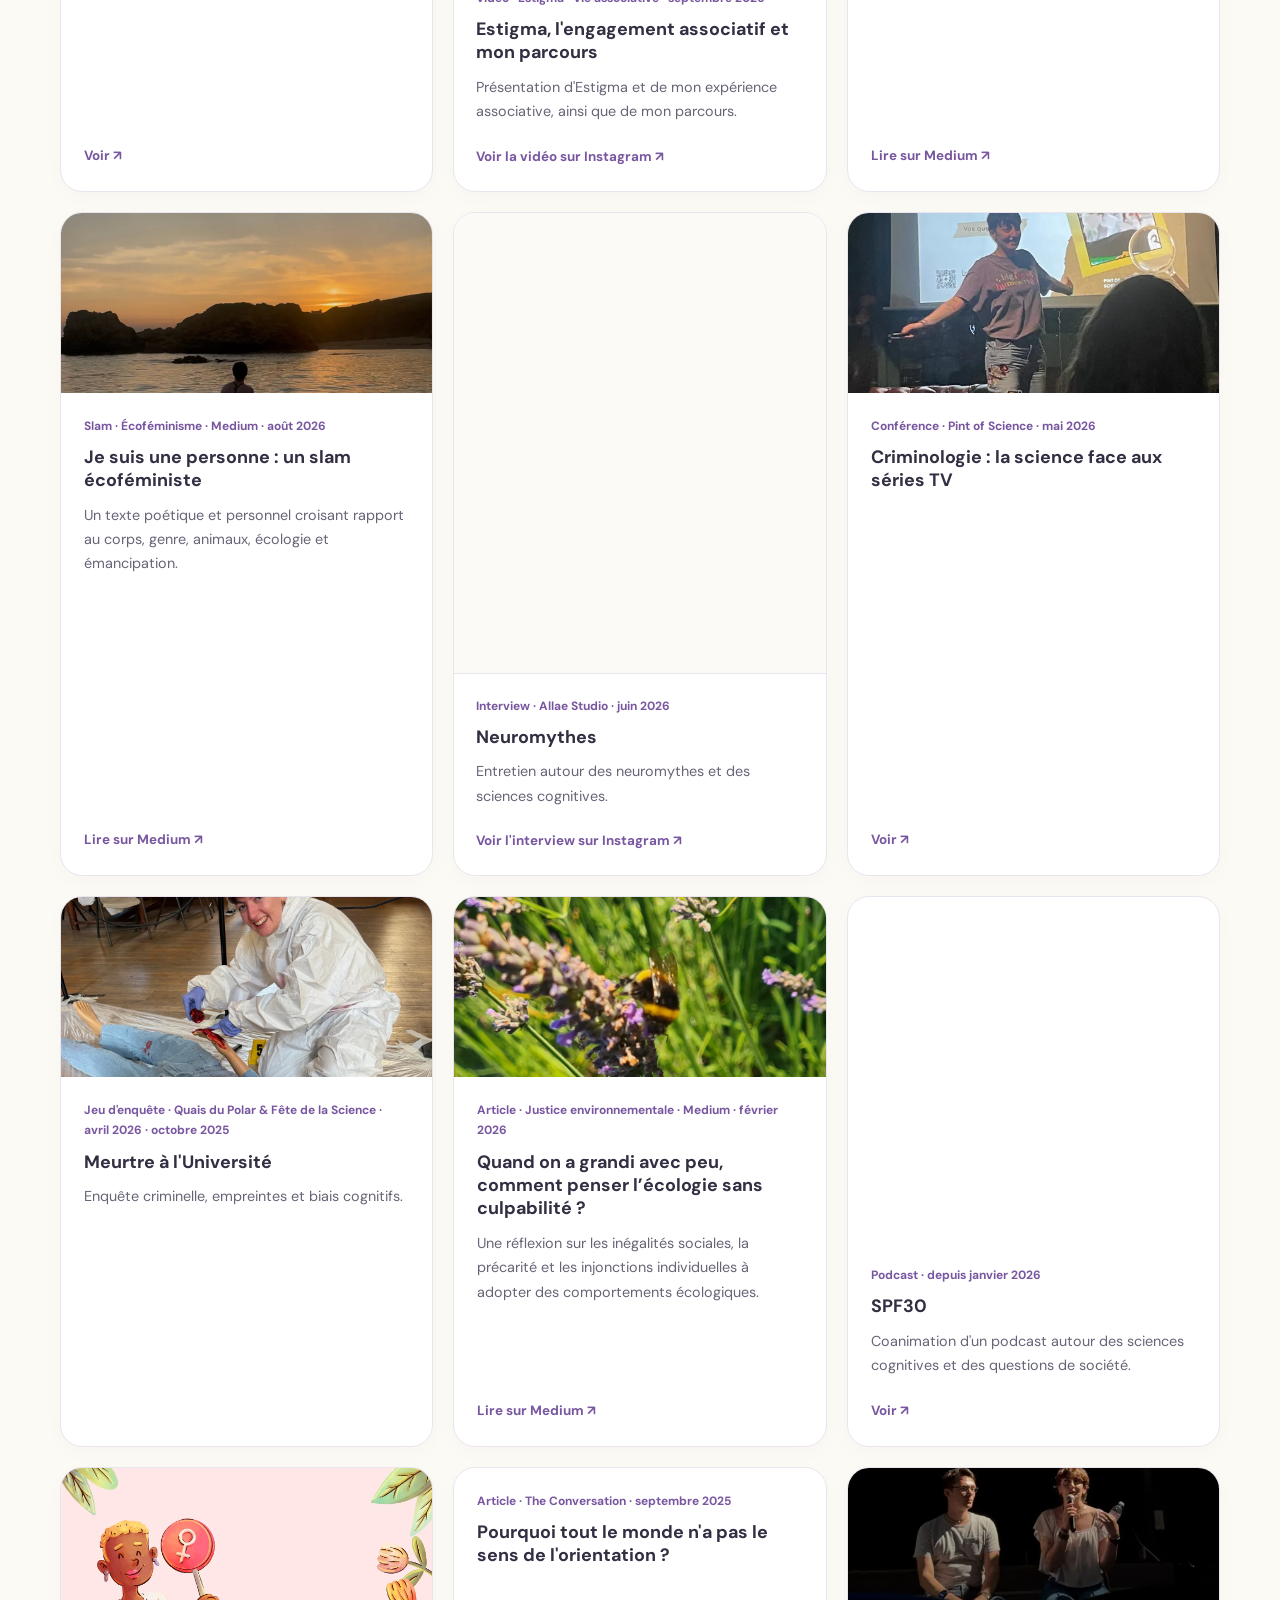
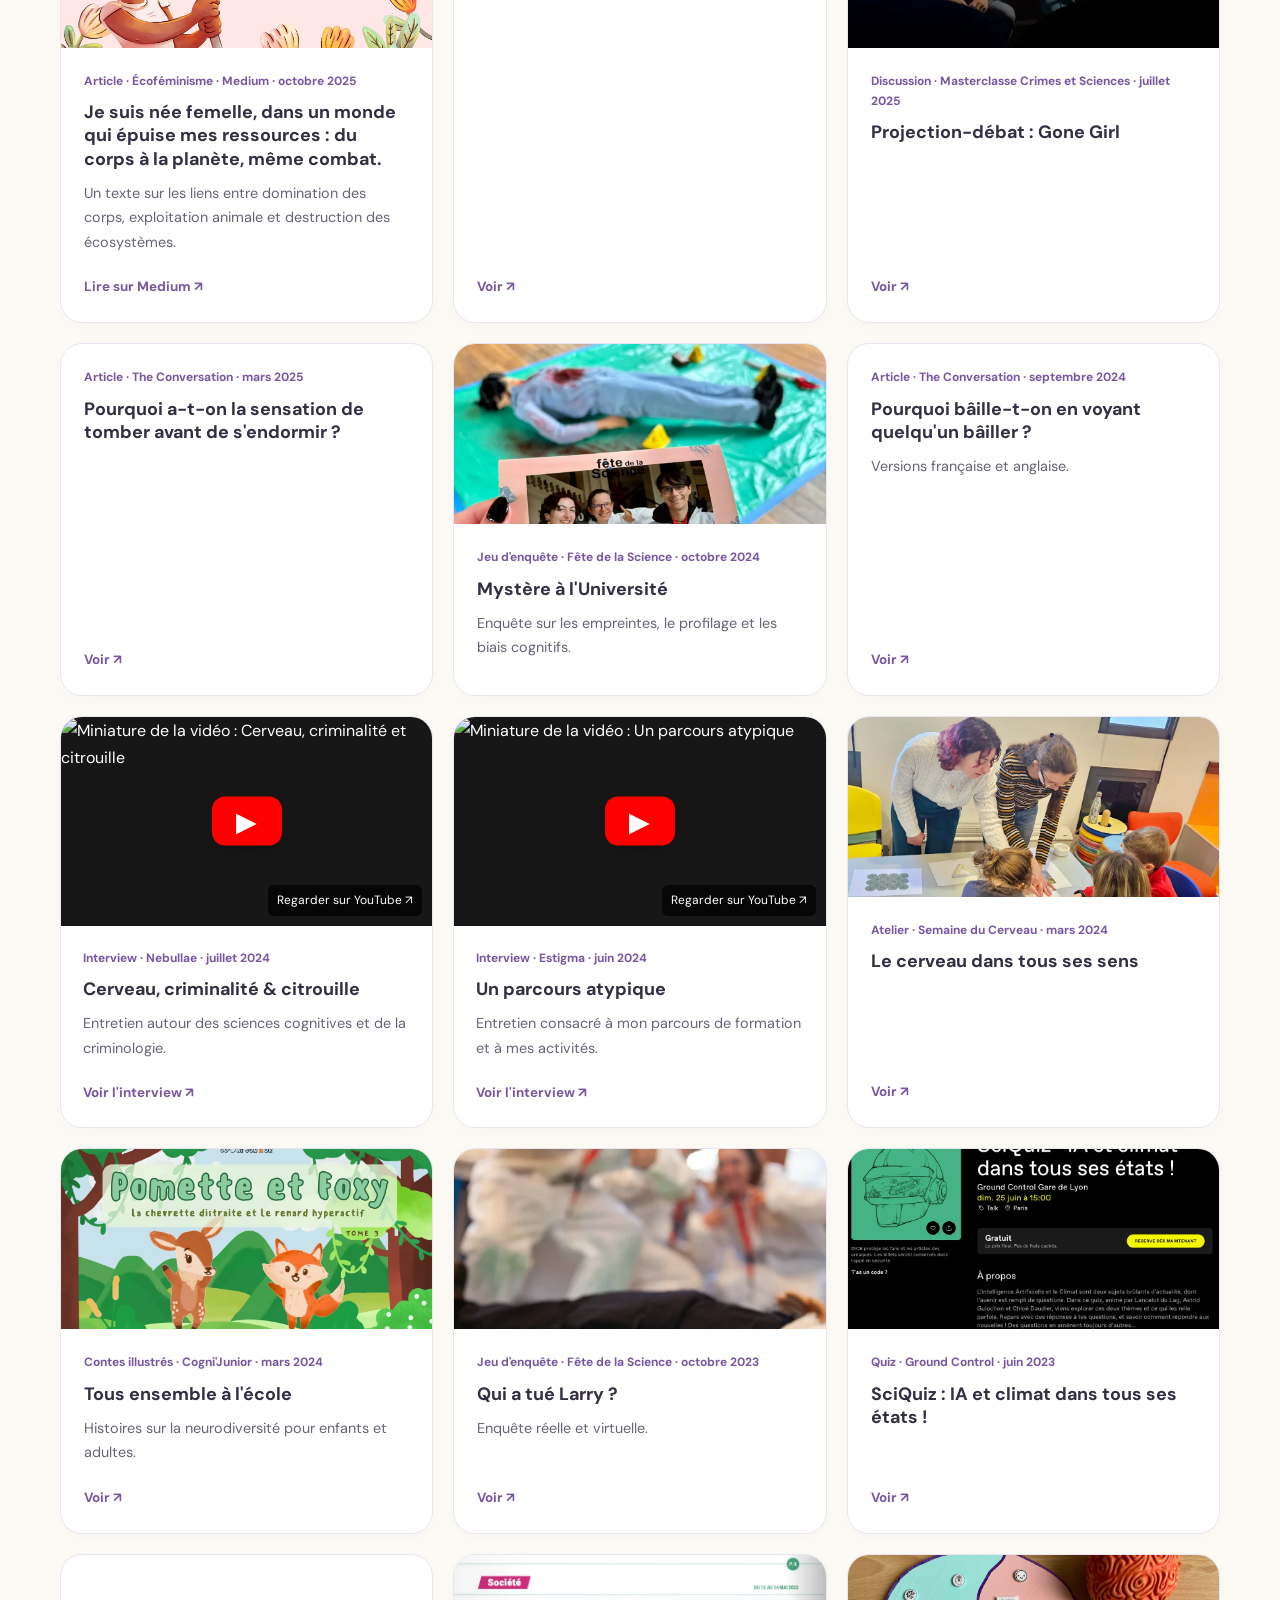
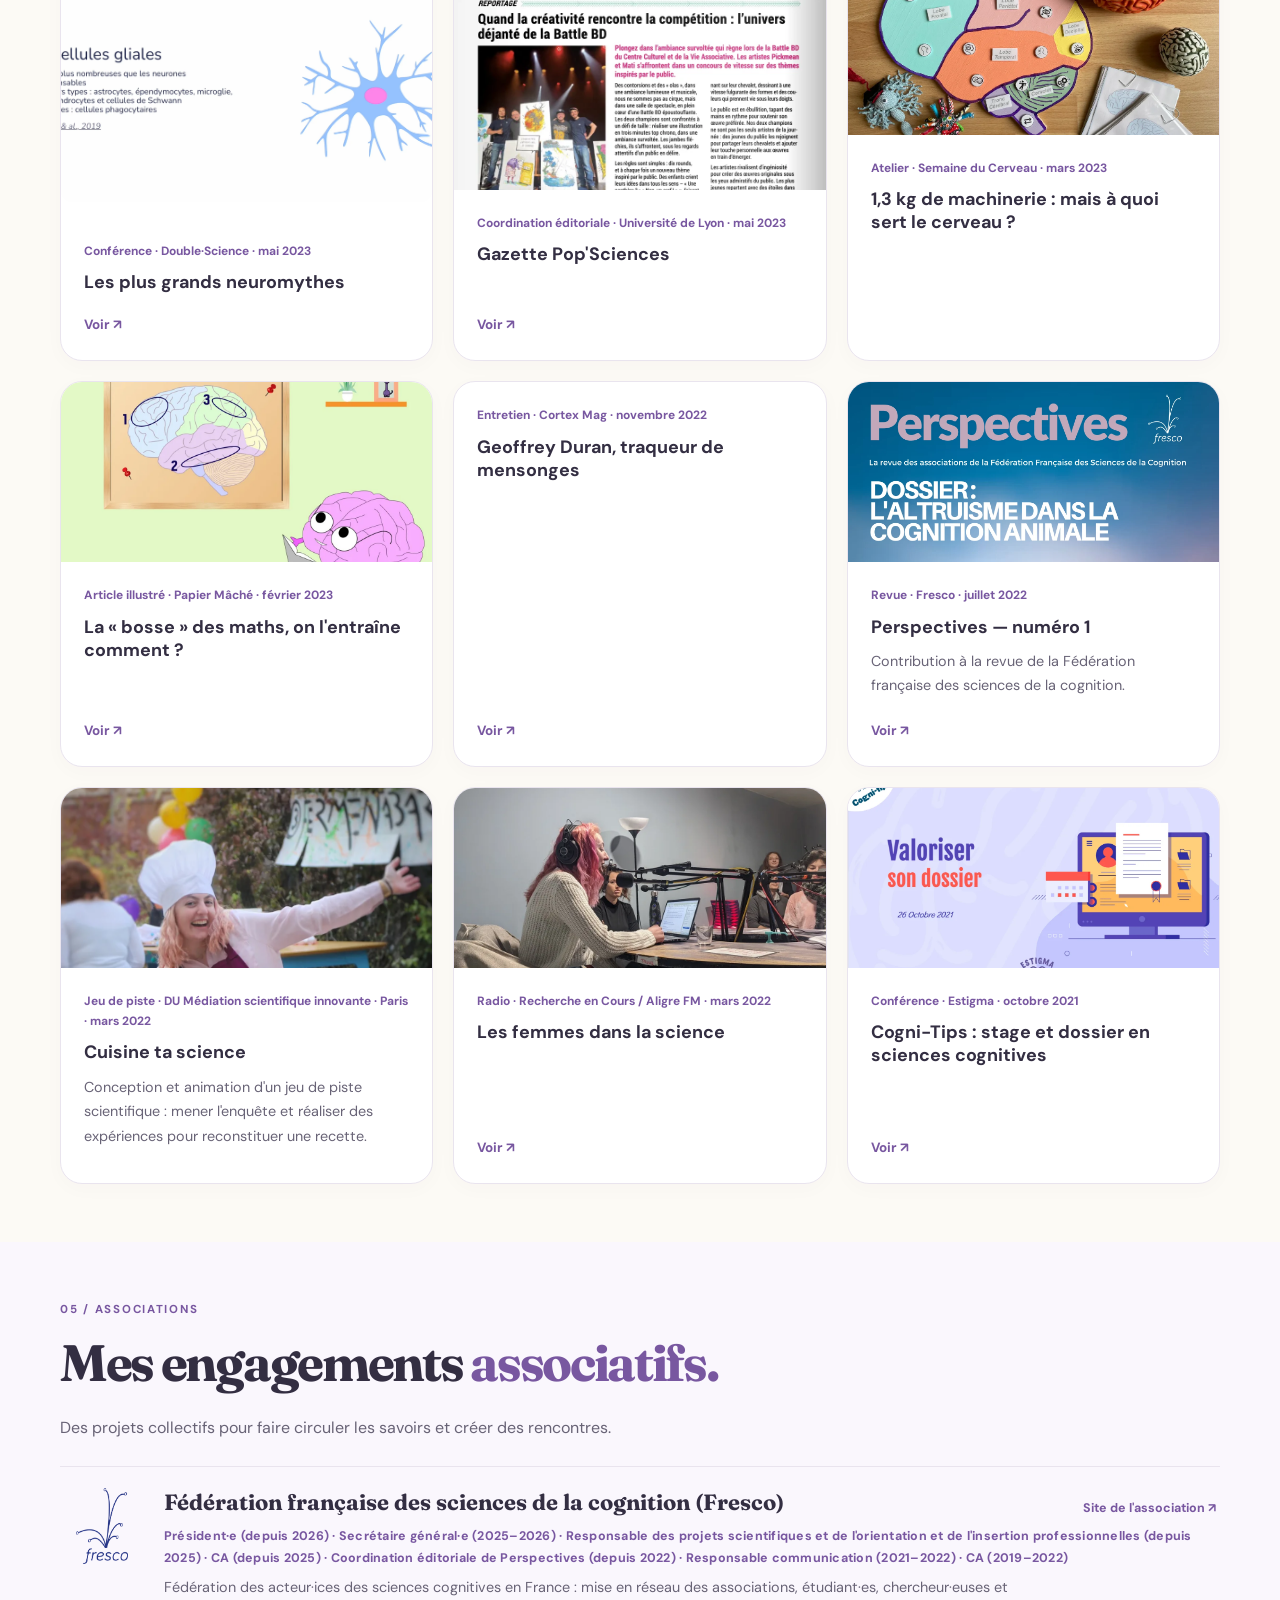
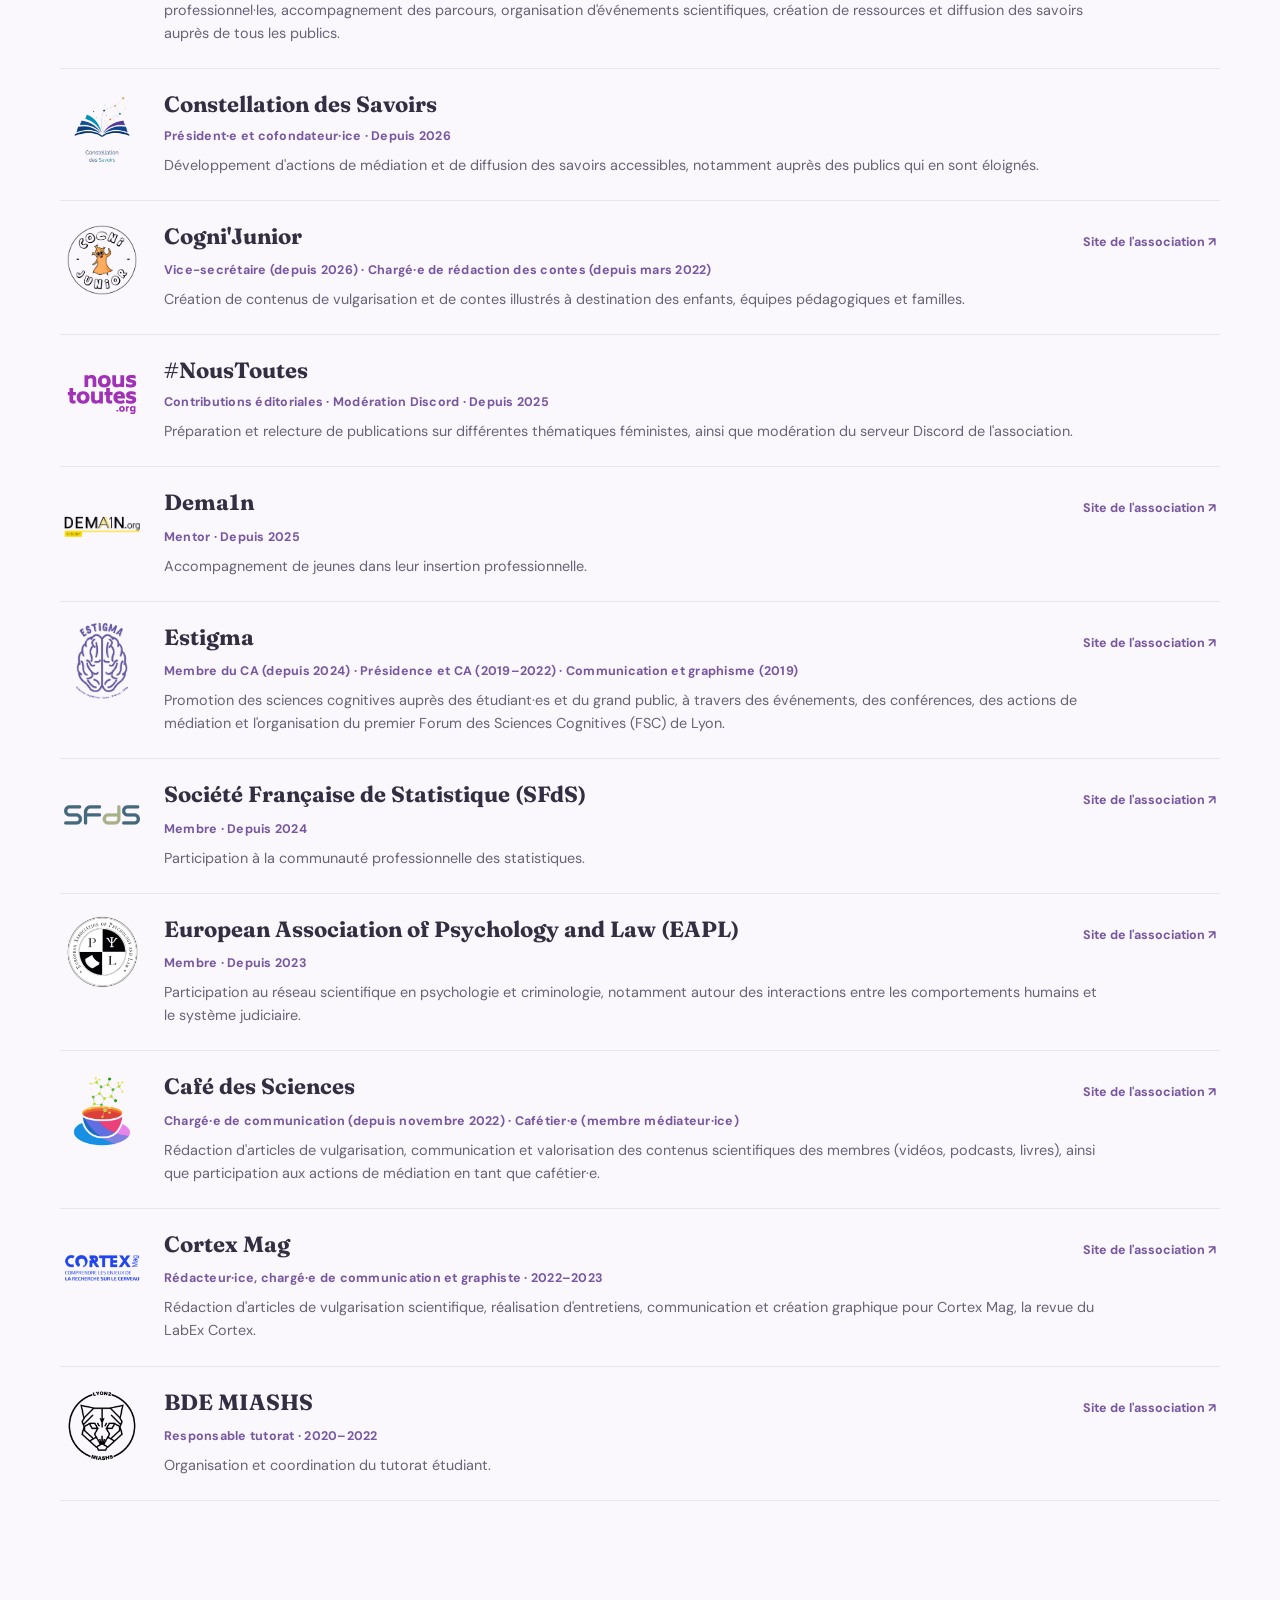
==== commit fff32ba5: "fixed a description" ====
--- a/index.html
+++ b/index.html
@@ -306,7 +306,7 @@
        </em>
       </h2>
       <p>
-       Quelques projets auxquels j'ai contribu&#xE9;, en laboratoire et sur le terrain.
+       Quelques projets auxquels j'ai contribu&#xE9;.
       </p>
      </div>
     </div>
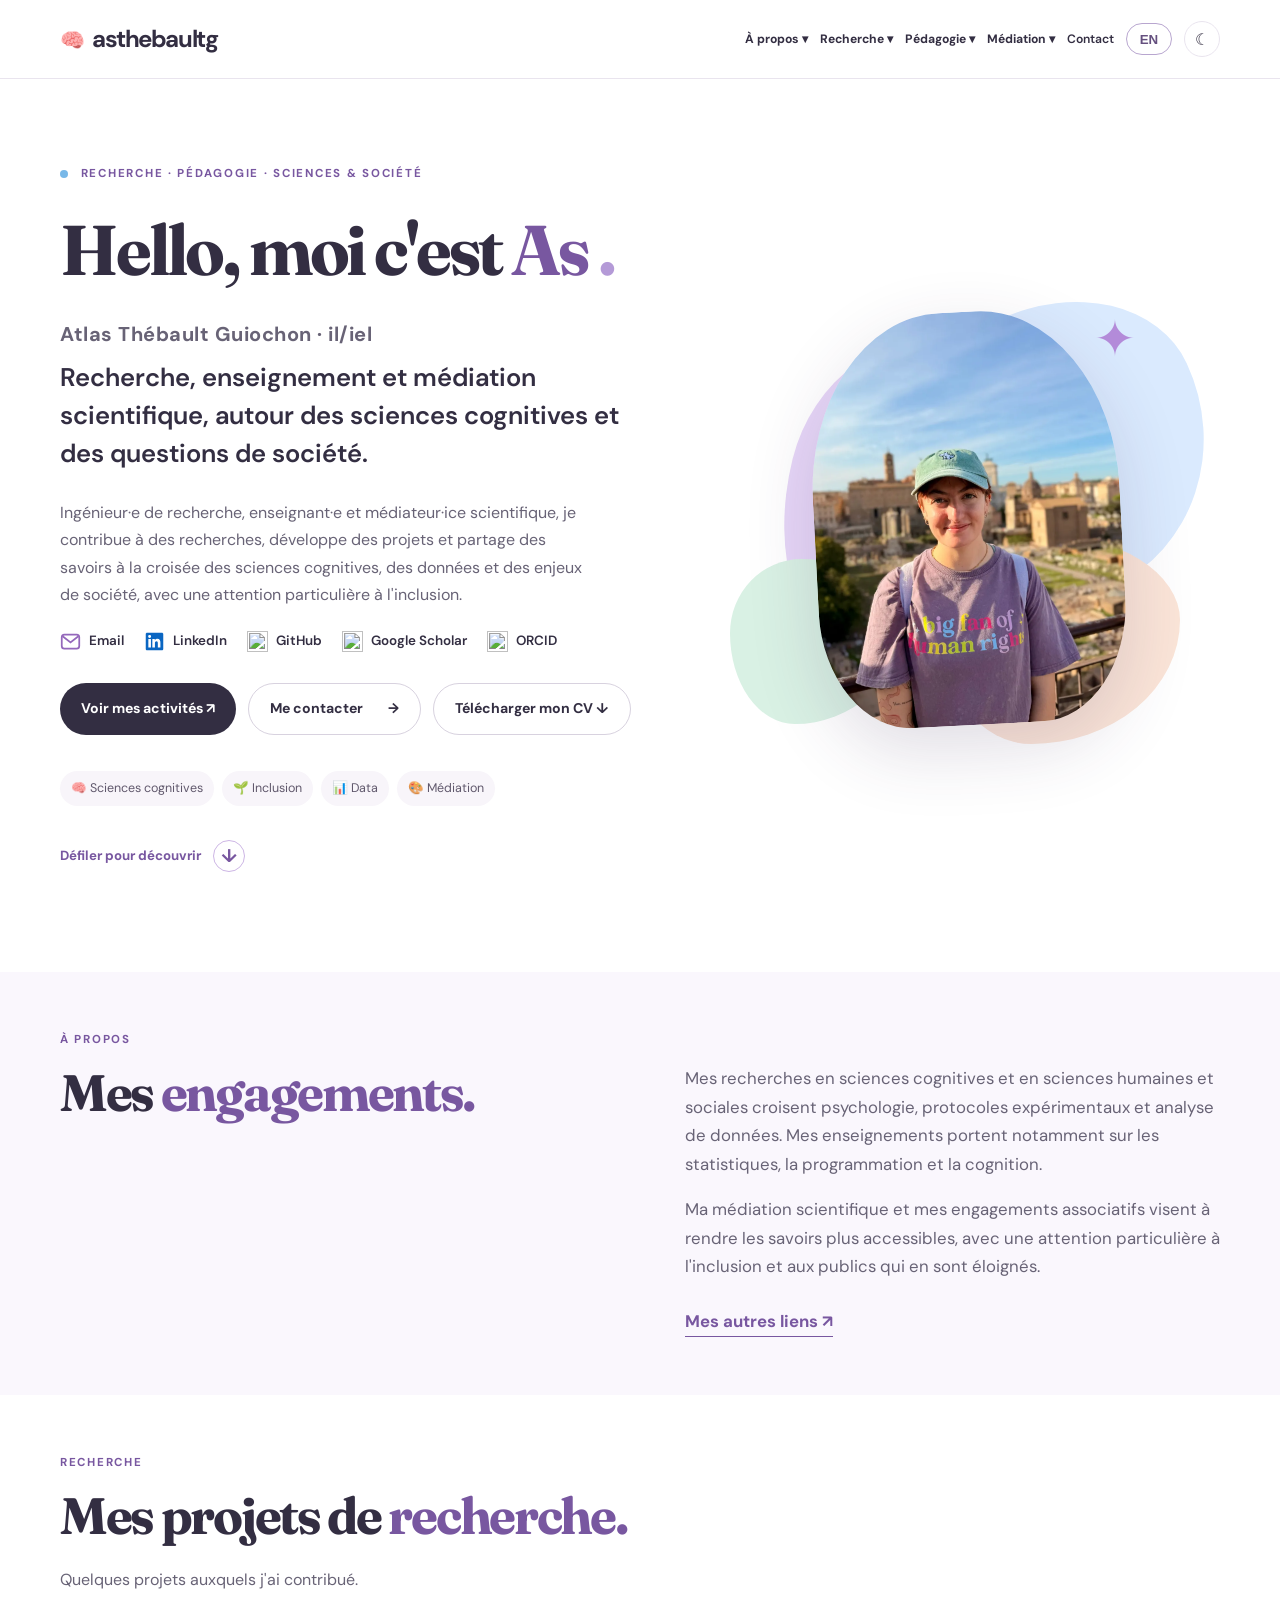
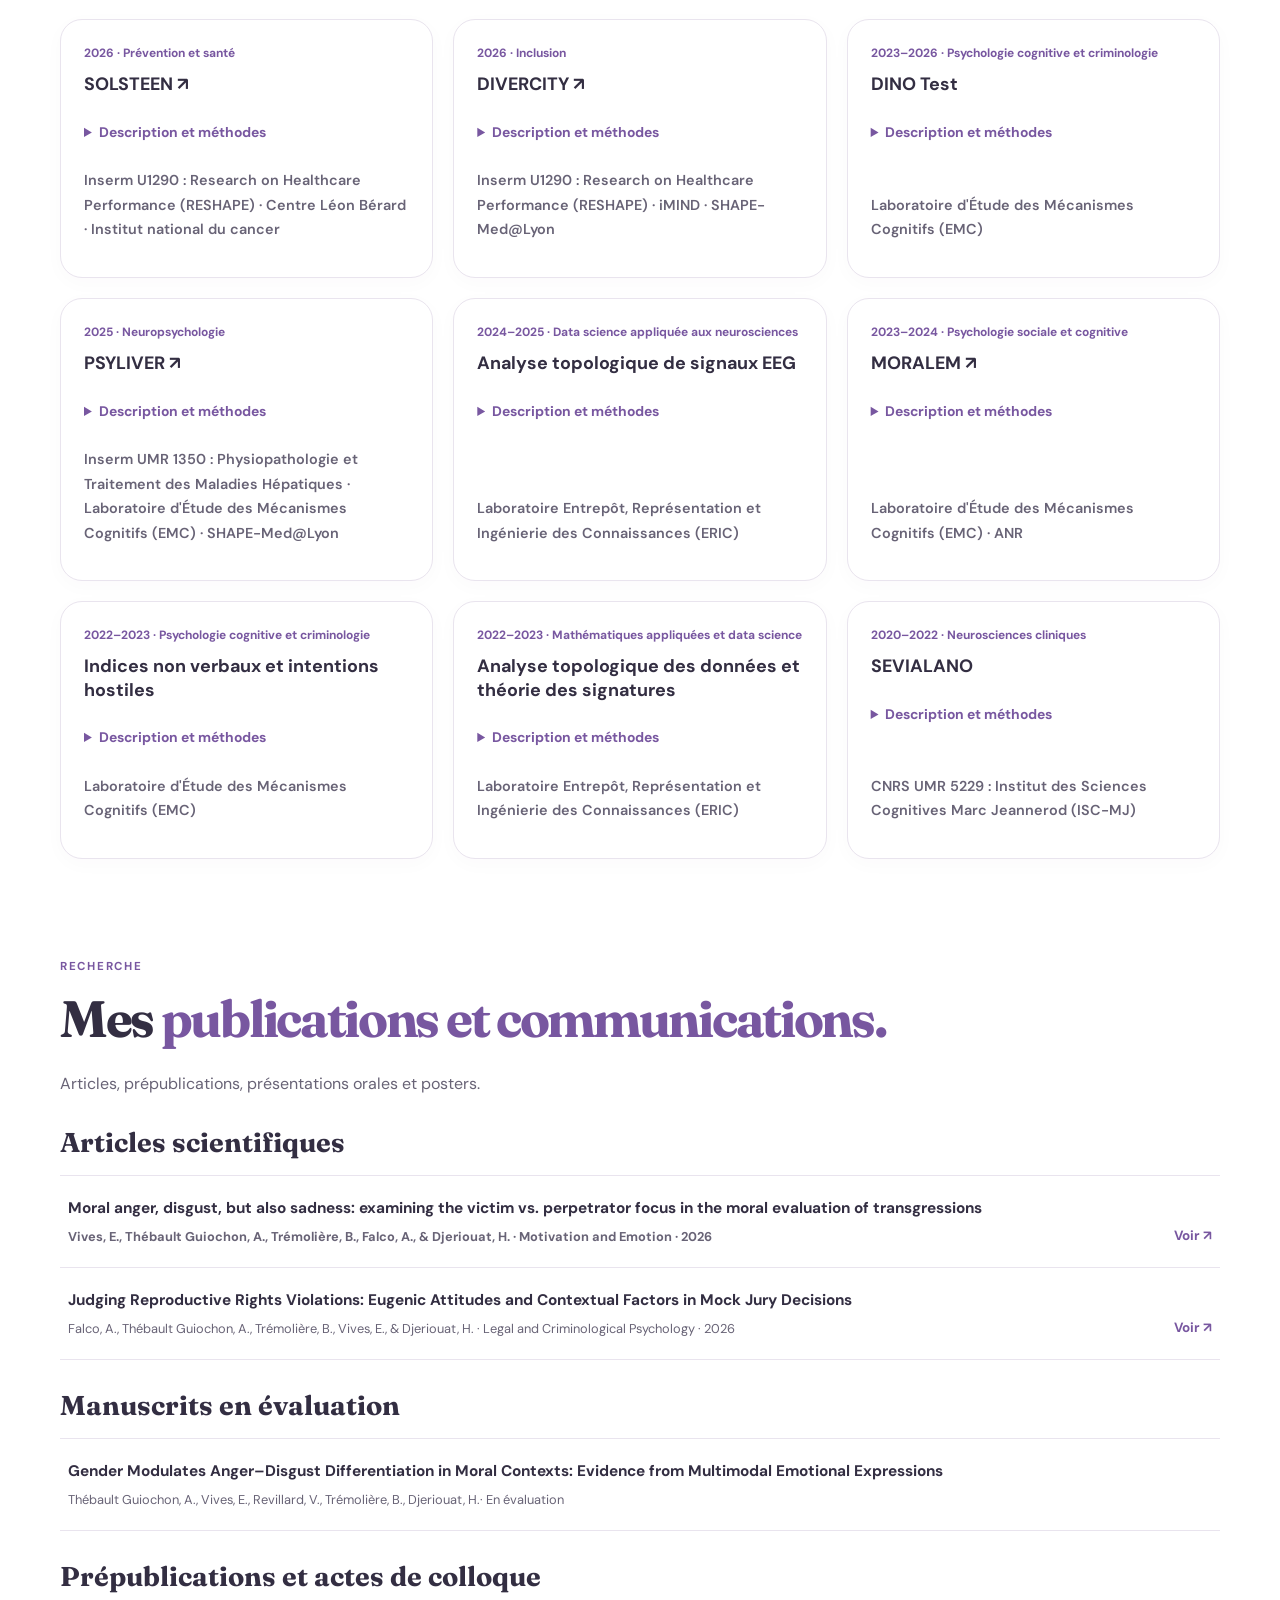
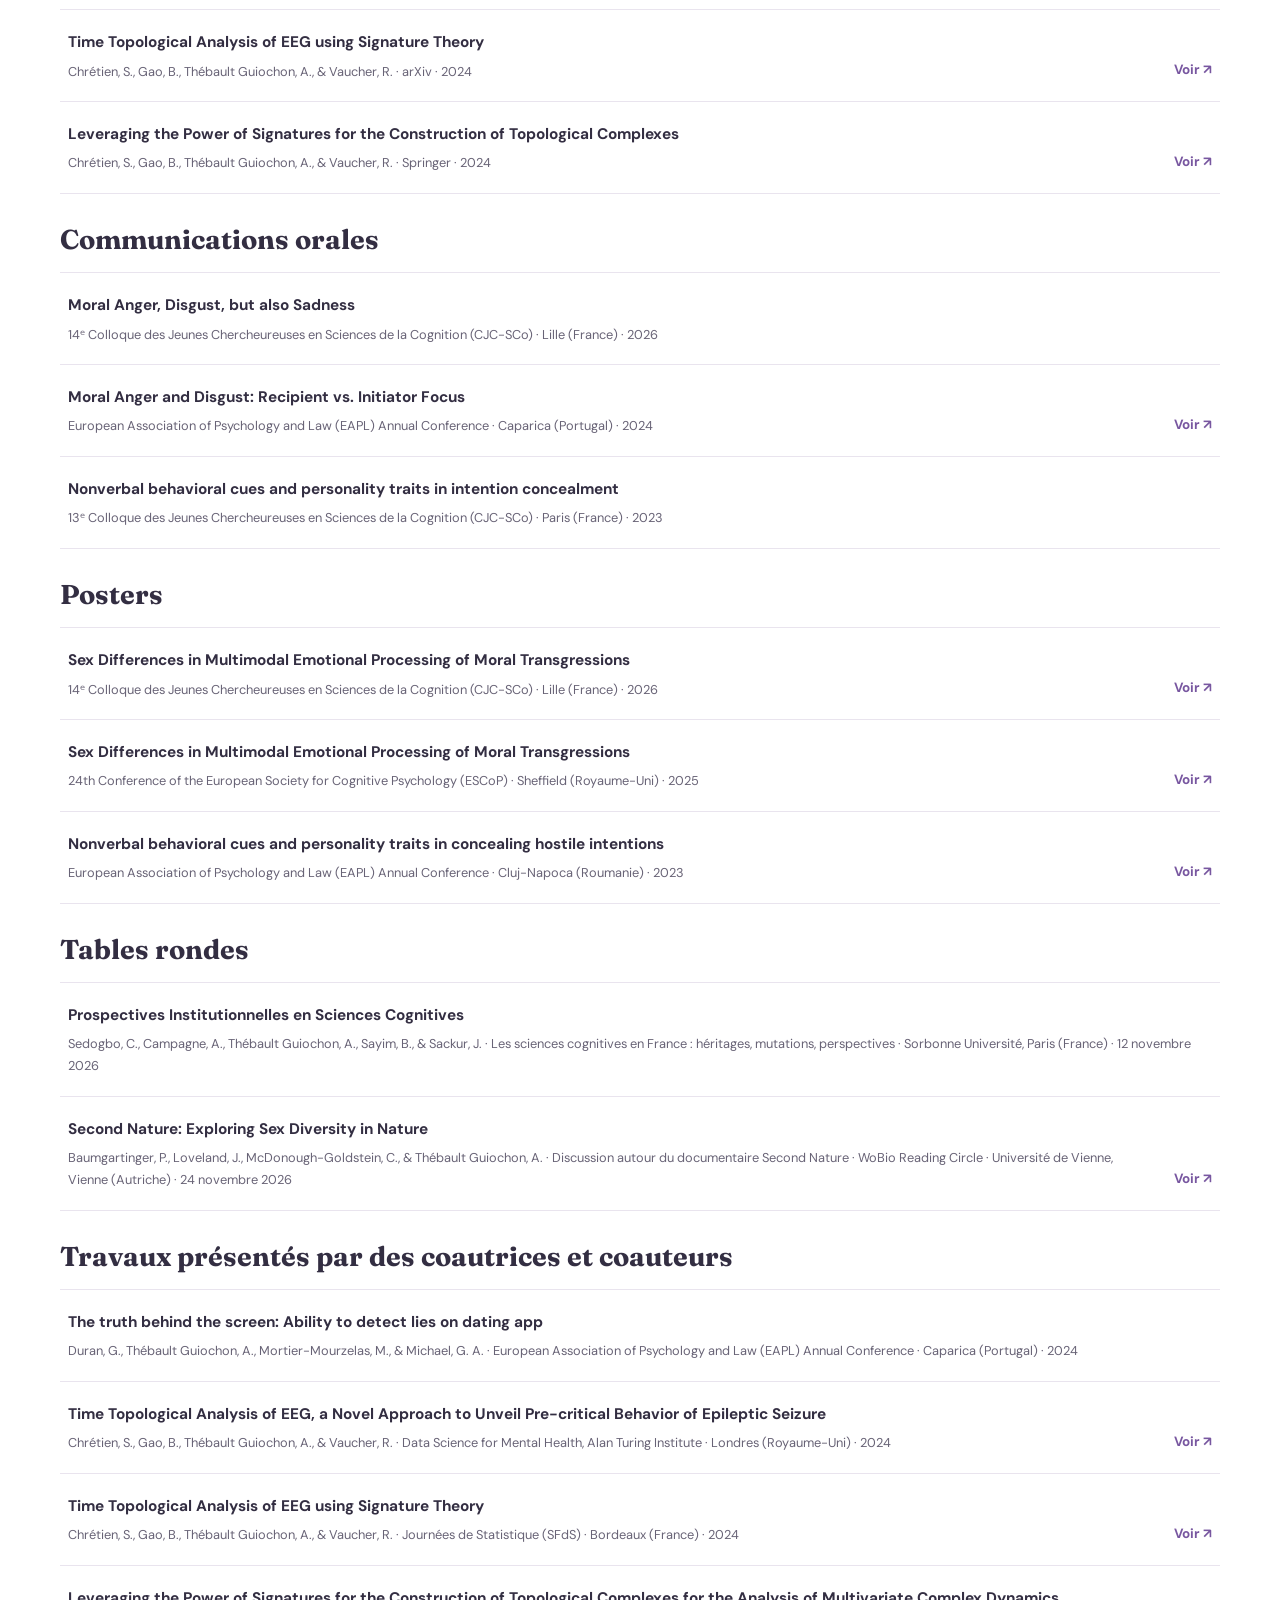
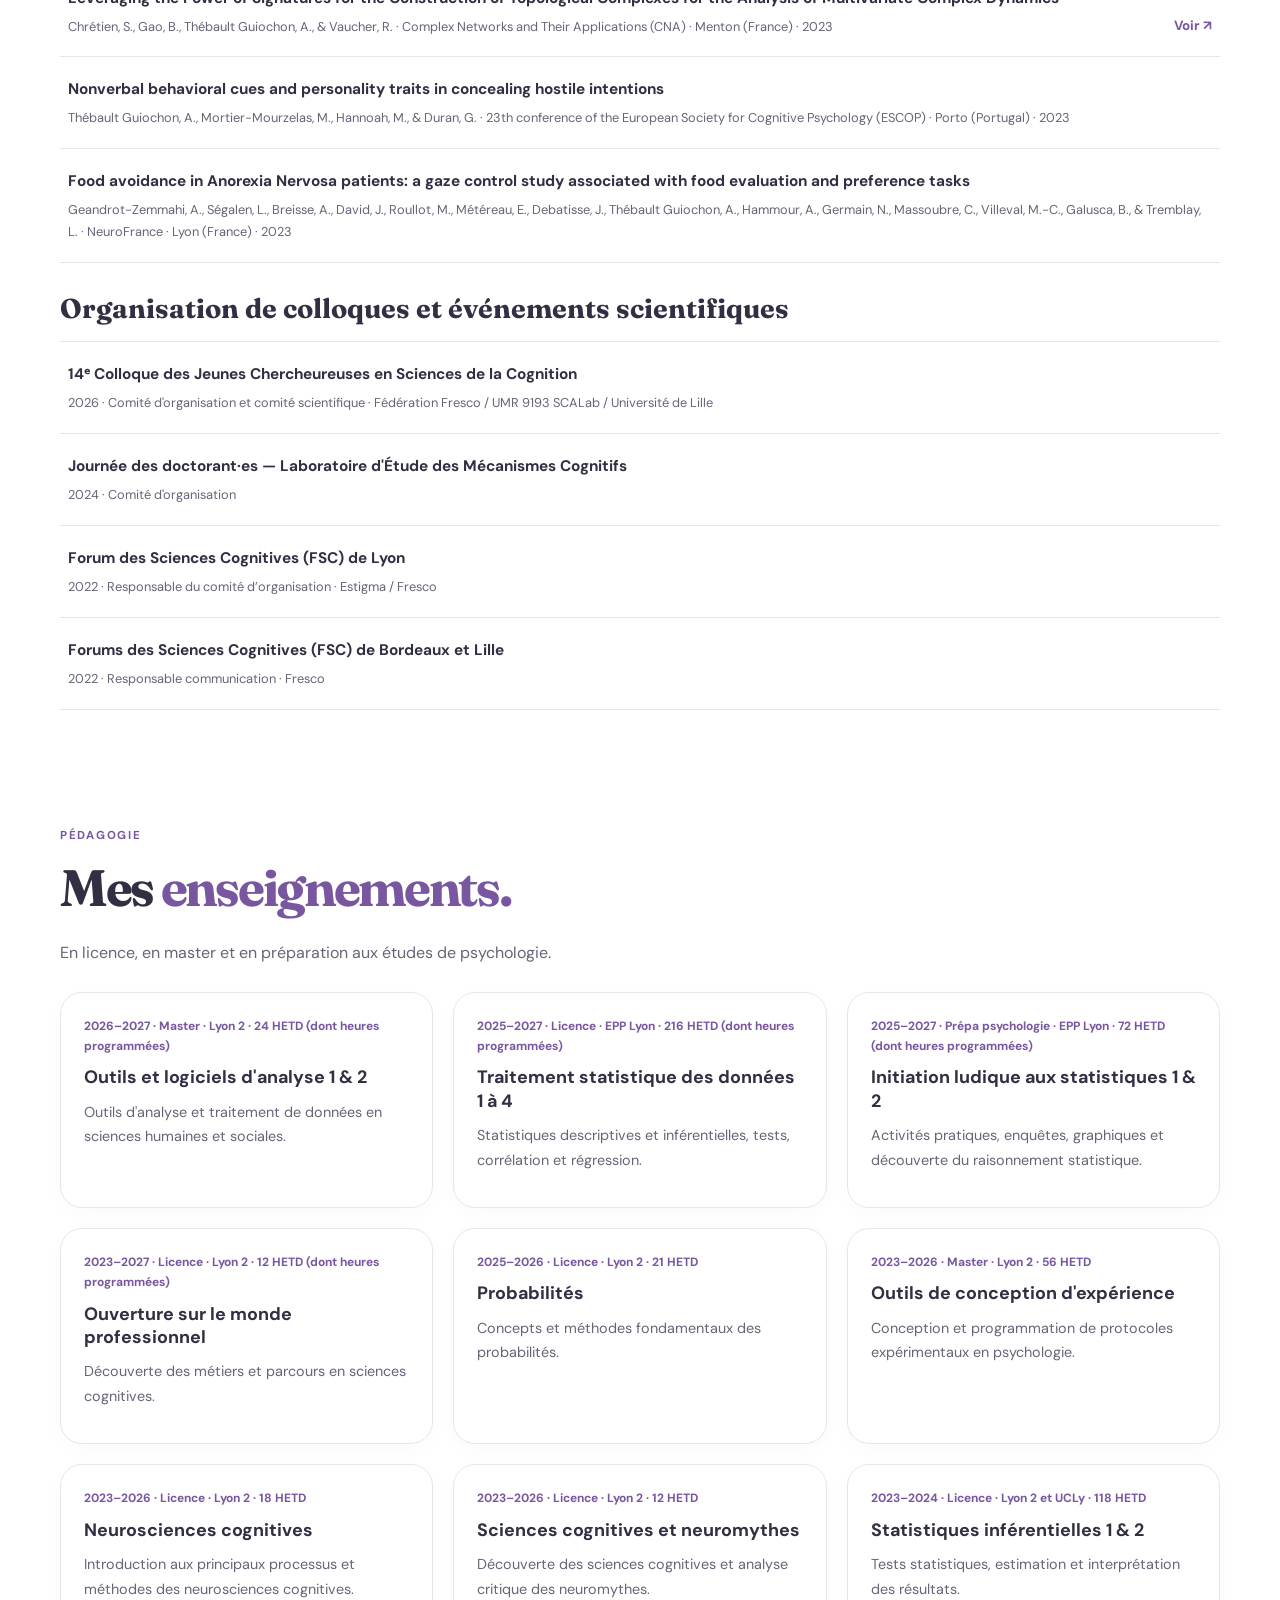
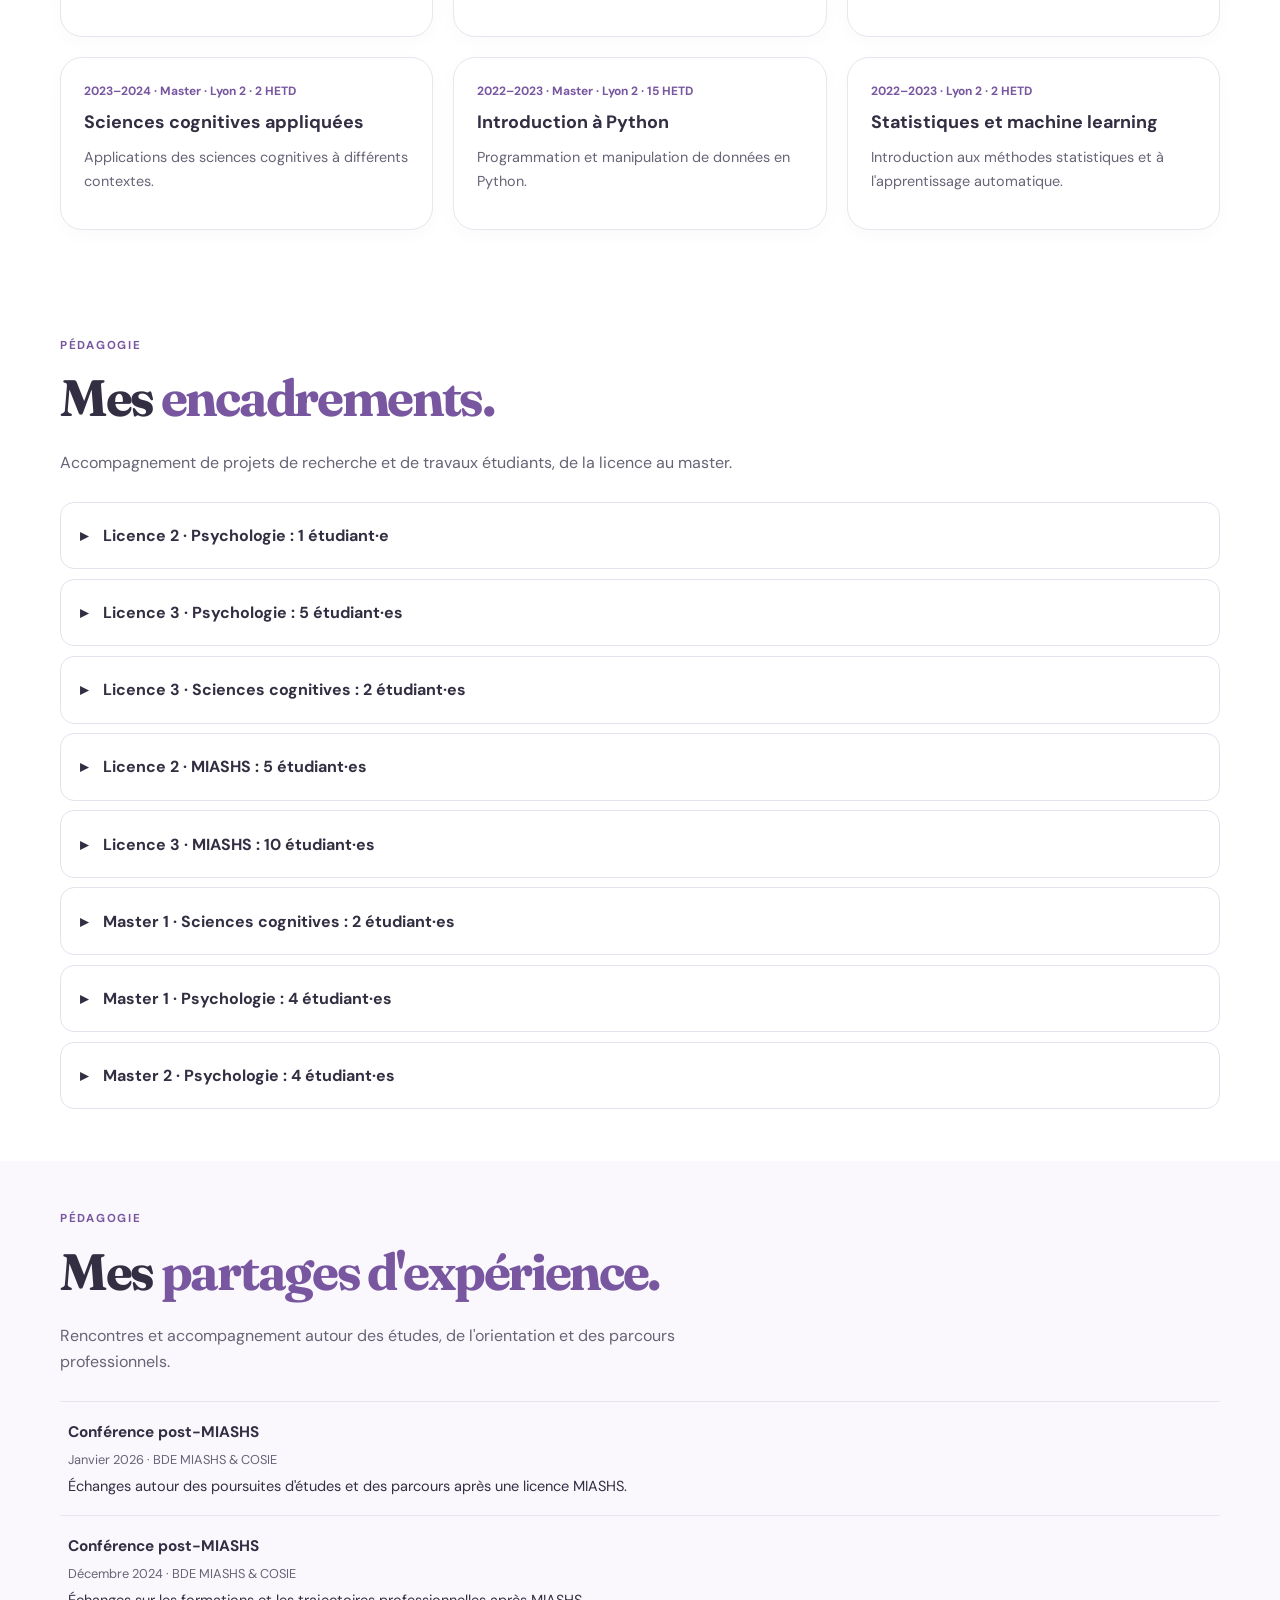
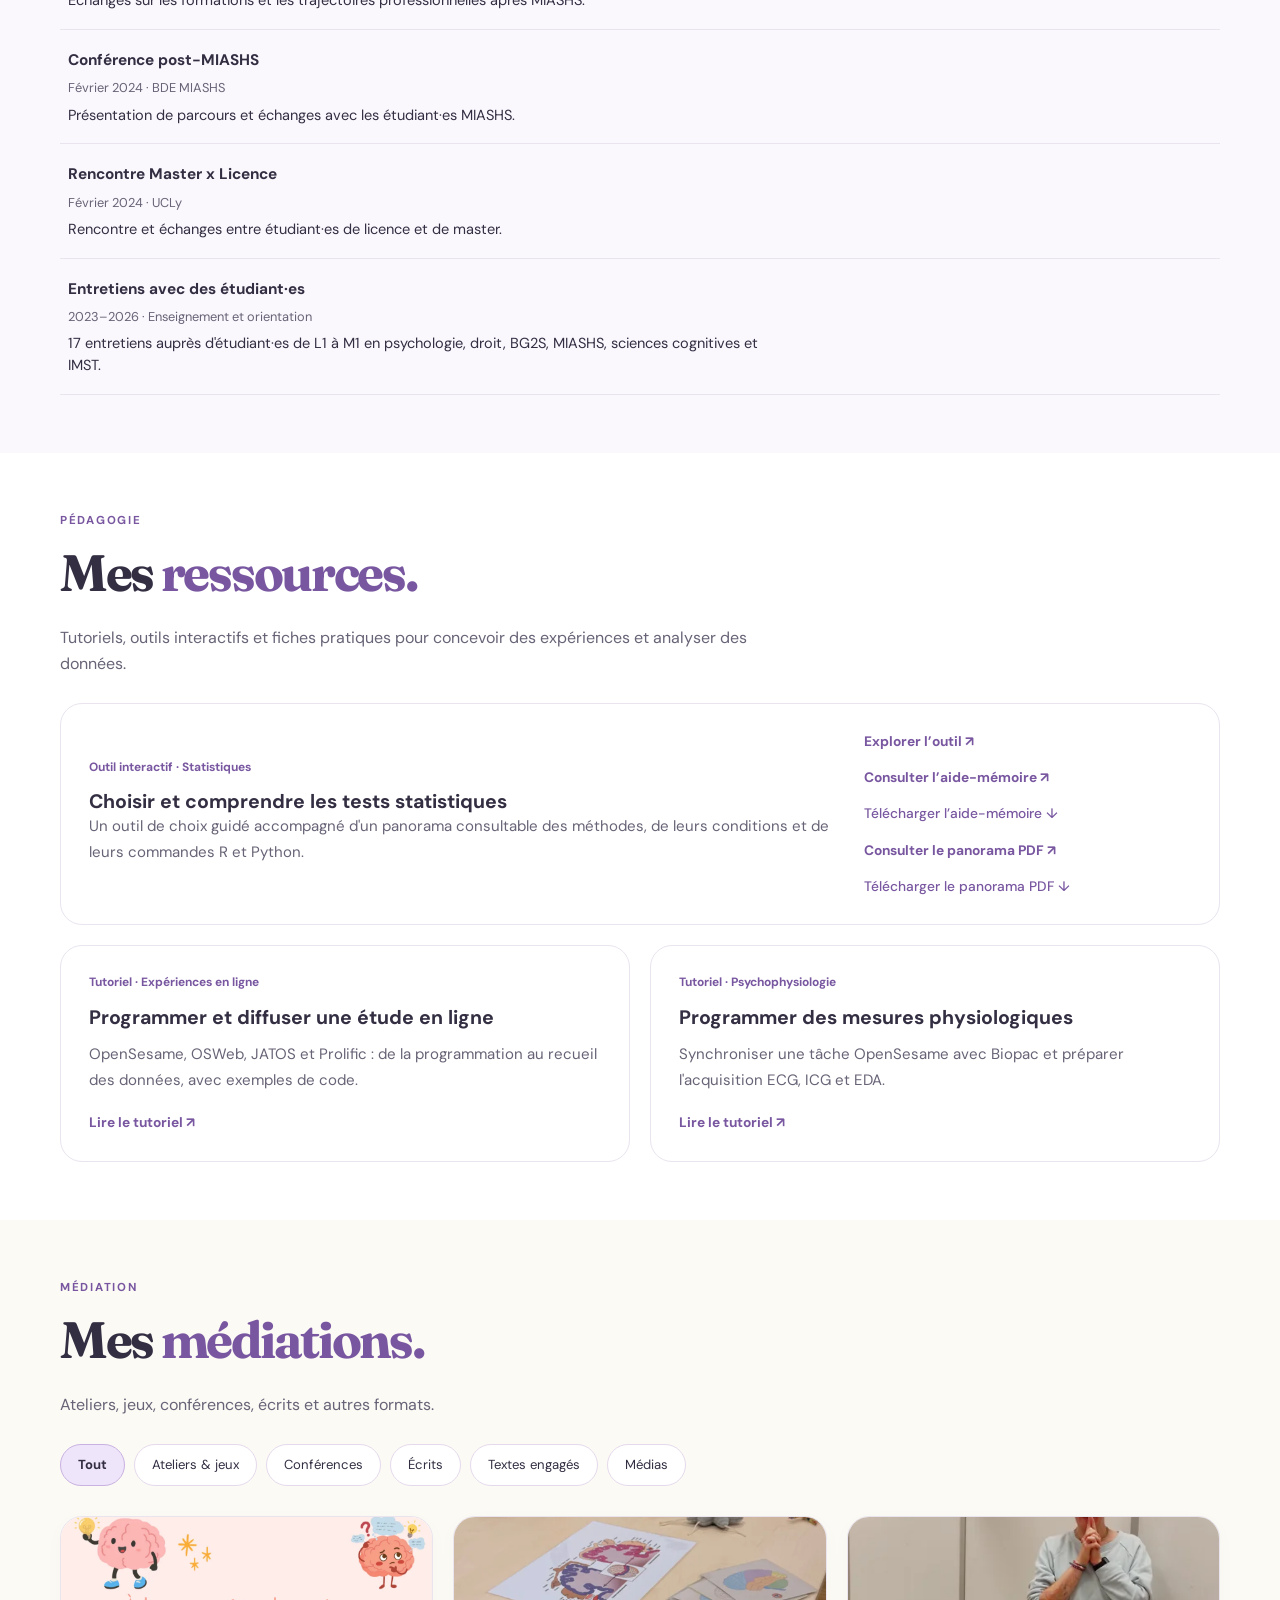
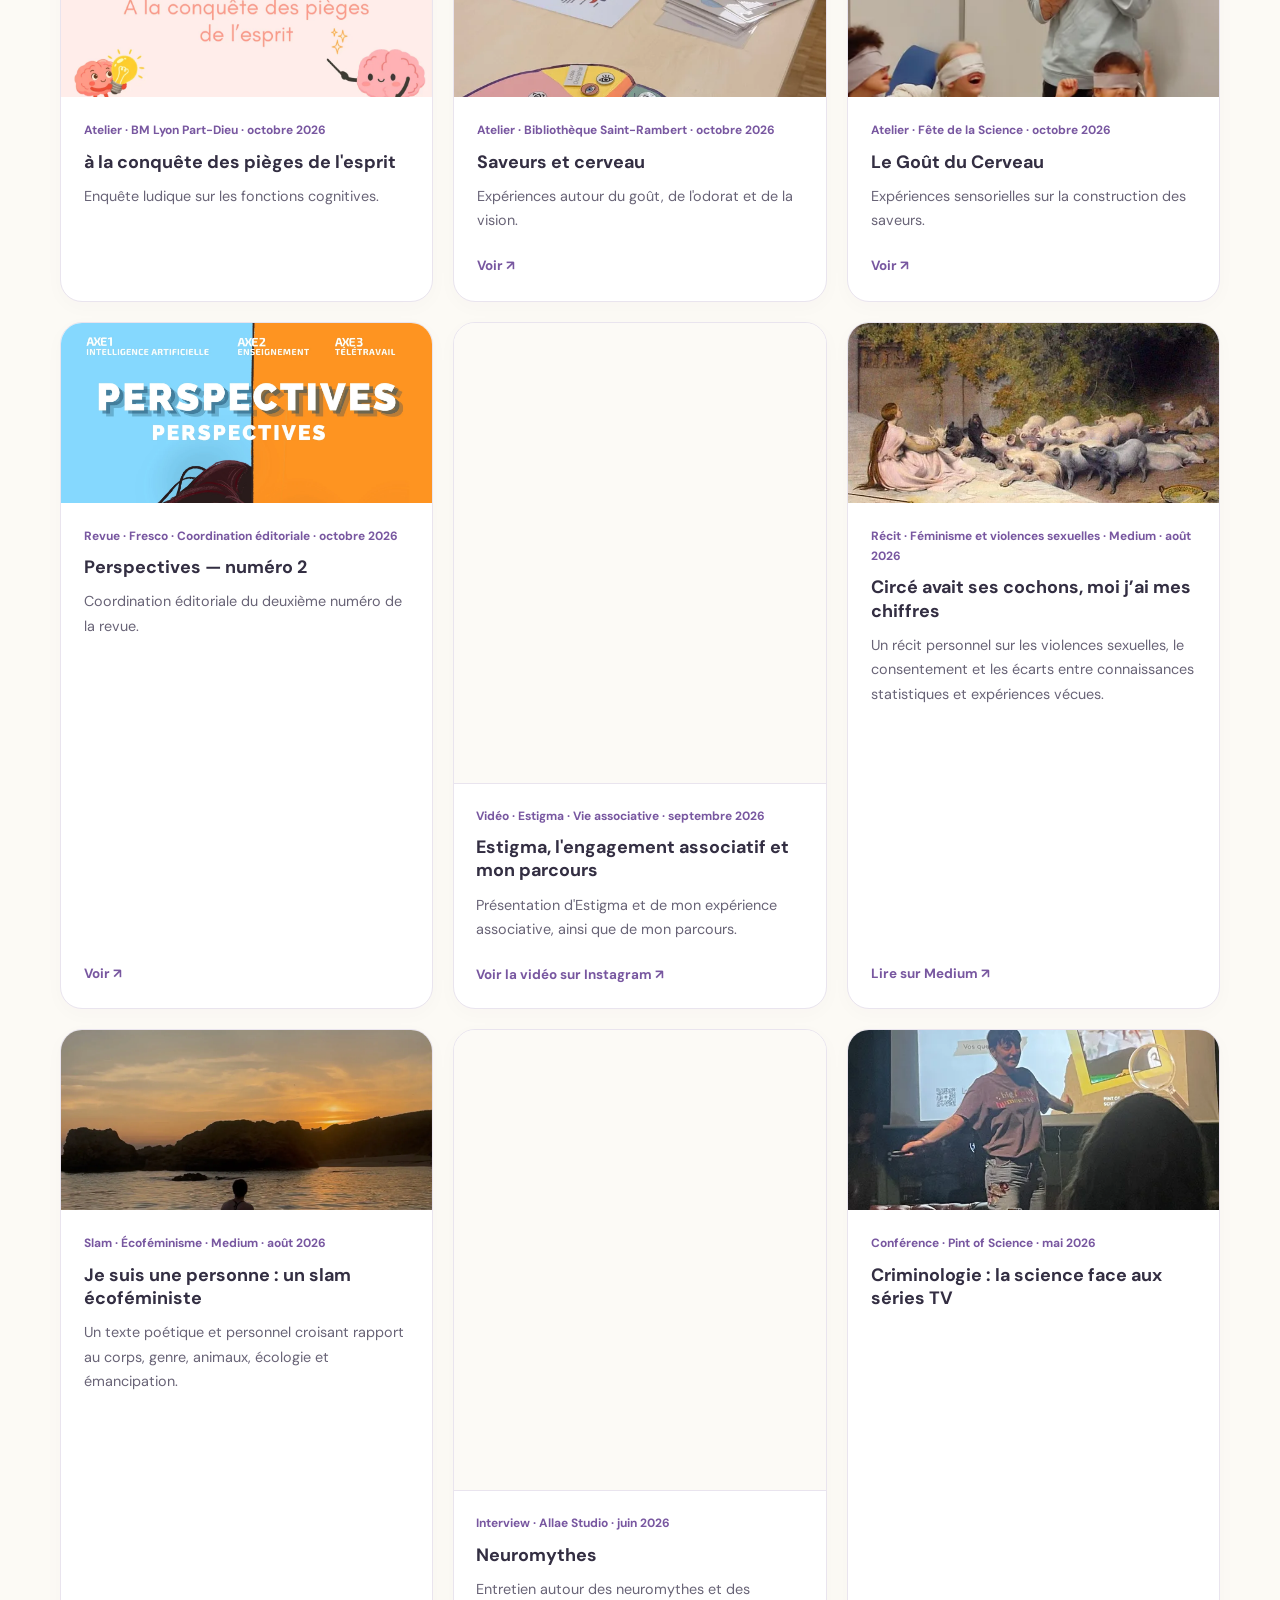
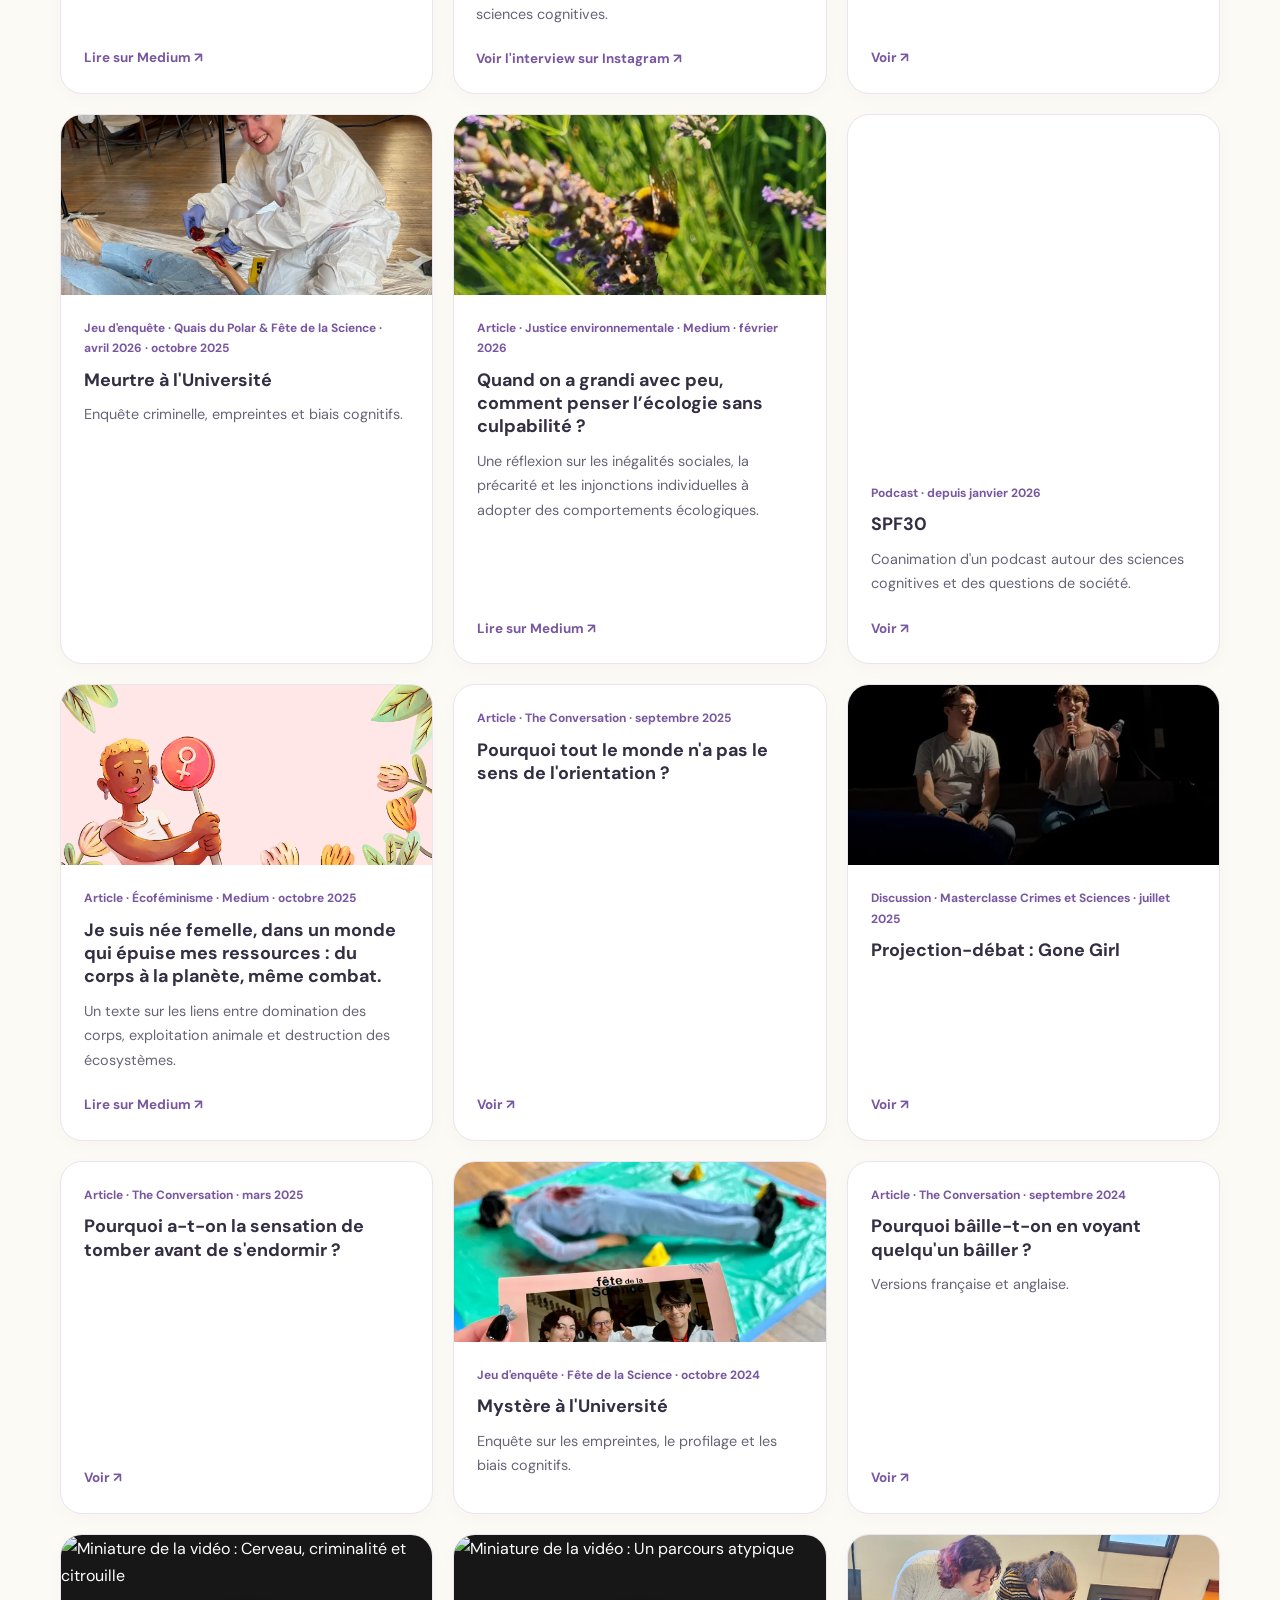
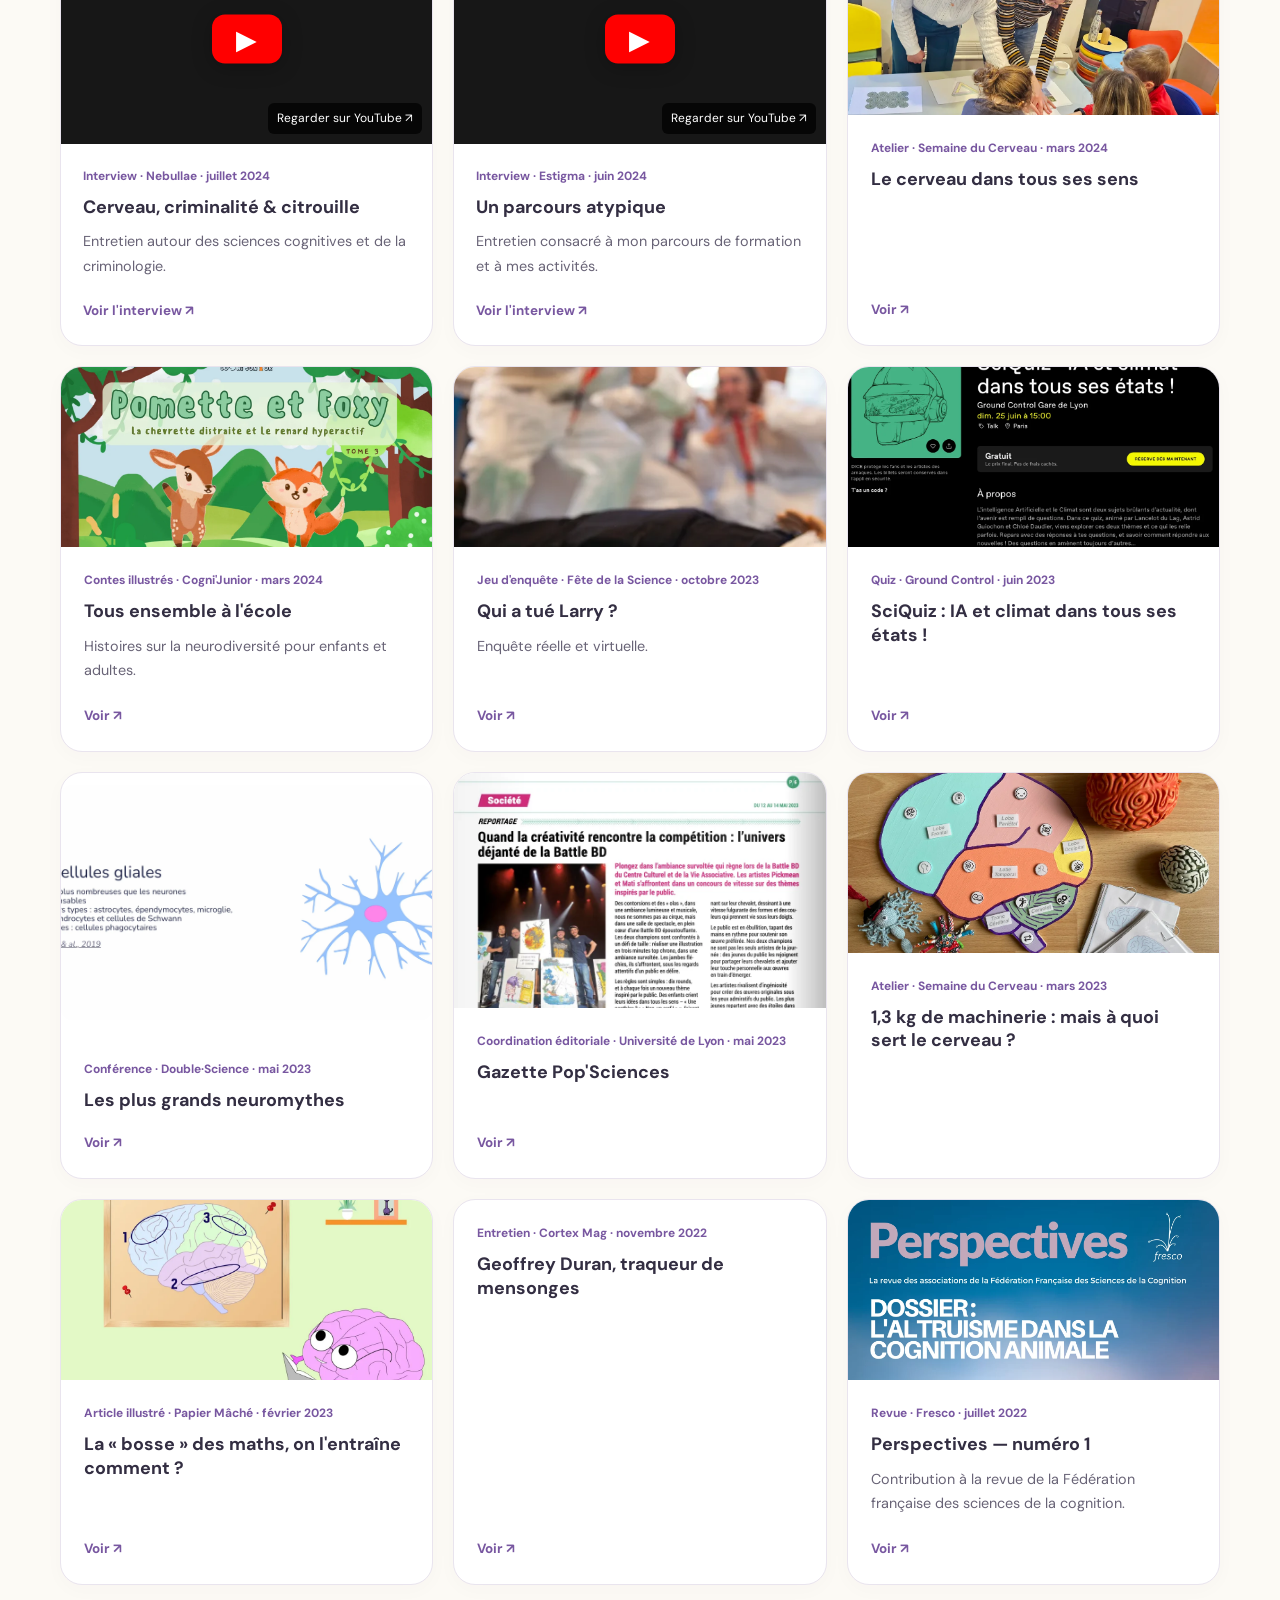
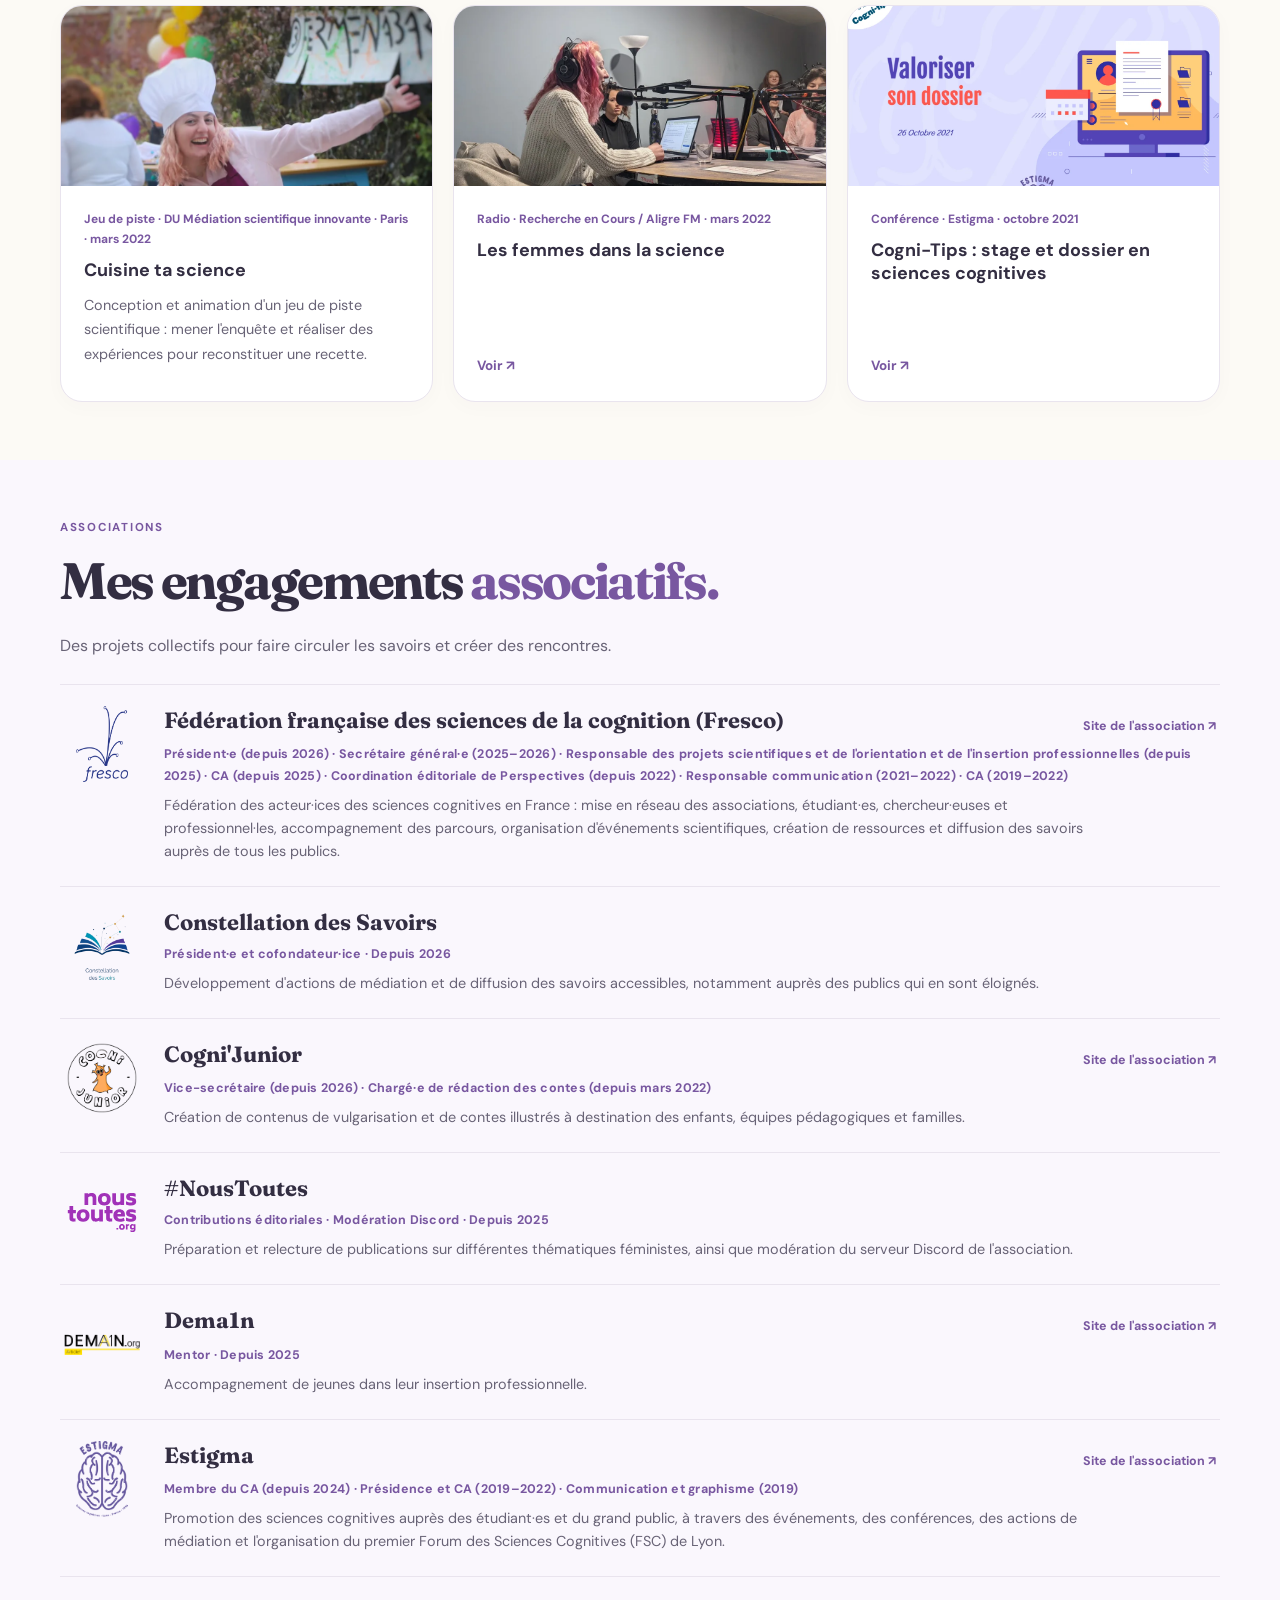
==== commit 5446113a: "added my tutorials!!" ====
--- a/index.html
+++ b/index.html
@@ -1,2491 +1,2500 @@
 <!DOCTYPE html>
+
 <html lang="fr">
- <head>
-  <meta charset="utf-8"/>
-   <meta name="referrer" content="strict-origin-when-cross-origin"/>
-  <meta content="width=device-width, initial-scale=1" name="viewport"/>
-  <meta content="Portfolio d'Atlas Th&eacute;bault Guiochon &mdash; recherche, enseignement, m&eacute;diation scientifique et engagements." name="description"/>
-  <meta content="#f7f4fc" name="theme-color"/>
-  <title>
-   Atlas Th&eacute;bault Guiochon · Recherche &amp; m&eacute;diation scientifique
+<head>
+<meta charset="utf-8"/>
+<meta content="strict-origin-when-cross-origin" name="referrer"/>
+<meta content="width=device-width, initial-scale=1" name="viewport"/>
+<meta content="Portfolio d'Atlas Thébault Guiochon — recherche, enseignement, médiation scientifique et engagements." name="description"/>
+<meta content="#f7f4fc" name="theme-color"/>
+<title>
+   Atlas Thébault Guiochon · Recherche &amp; médiation scientifique
   </title>
-  <link href="https://fonts.googleapis.com" rel="preconnect"/>
-  <link crossorigin="" href="https://fonts.gstatic.com" rel="preconnect"/>
-  <link href="https://fonts.googleapis.com/css2?family=DM+Sans:wght@400;500;600;700&amp;family=Fraunces:opsz,wght,SOFT@9..144,500,30;9..144,600,30&amp;display=swap" rel="stylesheet"/>
-  <link href="styles.css" rel="stylesheet"/>
-
-  <script defer="" src="script.js">
-  </script>
-  <meta content="Atlas Th&eacute;bault Guiochon" name="author"/>
- </head>
- <body>
-  <a class="skip-link" href="#contenu">
+<link href="https://fonts.googleapis.com" rel="preconnect"/>
+<link crossorigin="" href="https://fonts.gstatic.com" rel="preconnect"/>
+<link href="https://fonts.googleapis.com/css2?family=DM+Sans:wght@400;500;600;700&amp;family=Fraunces:opsz,wght,SOFT@9..144,500,30;9..144,600,30&amp;display=swap" rel="stylesheet"/>
+<link href="styles.css?v=20261112-r4" rel="stylesheet"/>
+<script defer="" src="script.js?v=20261112-r4">
+</script>
+<meta content="Atlas Thébault Guiochon" name="author"/>
+</head>
+<body>
+<a class="skip-link" href="#contenu">
    Aller au contenu
   </a>
-  <div aria-hidden="true" class="scroll-progress">
-   <span id="scroll-progress-bar">
-   </span>
-  </div>
-  <header class="site-header">
-   <div class="wrap nav-row">
-    <a aria-label="Atlas &mdash; accueil" class="brand" href="#accueil">
-     <span class="brand-mark">
+<div aria-hidden="true" class="scroll-progress">
+<span id="scroll-progress-bar">
+</span>
+</div>
+<header class="site-header">
+<div class="wrap nav-row">
+<a aria-label="Atlas — accueil" class="brand" href="#accueil">
+<span class="brand-mark">
       🧠
      </span>
      asthebaultg
     </a>
-    <button aria-controls="nav" aria-expanded="false" class="menu-toggle">
+<button aria-controls="nav" aria-expanded="false" class="menu-toggle">
      Menu
      <span aria-hidden="true">
       ☰
      </span>
-    </button>
-    <nav aria-label="Navigation principale" class="nav" id="nav">
-     <div class="nav-dropdown">
-      <button aria-expanded="false" class="nav-drop-trigger" type="button">
-       &#xC0; propos &dtrif;
+</button>
+<nav aria-label="Navigation principale" class="nav" id="nav">
+<div class="nav-dropdown">
+<button aria-expanded="false" class="nav-drop-trigger" type="button">
+       À propos ▾
       </button>
-      <div class="nav-submenu">
-       <a href="#presentation">
-        Pr&eacute;sentation
+<div class="nav-submenu">
+<a href="#presentation">
+        Présentation
        </a>
-       <a href="#associations">
+<a href="#associations">
         Associations
        </a>
-       <a href="#parcours">
+<a href="#parcours">
         Parcours
        </a>
-       <a href="#services">
-        Comp&eacute;tences
+<a href="#services">
+        Compétences
        </a>
-      </div>
-     </div>
-     <div class="nav-dropdown">
-      <button aria-expanded="false" class="nav-drop-trigger" type="button">
-       Recherche &dtrif;
+</div>
+</div>
+<div class="nav-dropdown">
+<button aria-expanded="false" class="nav-drop-trigger" type="button">
+       Recherche ▾
       </button>
-      <div class="nav-submenu">
-       <a href="#projets">
+<div class="nav-submenu">
+<a href="#projets">
         Projets
        </a>
-       <a href="#academique">
+<a href="#academique">
         Publications &amp; communications
        </a>
-       <a href="#communications-orales">
+<a href="#communications-orales">
         Communications orales
        </a>
-       <a href="#posters">
+<a href="#posters">
         Posters
        </a>
-       <a href="#tables-rondes">
+<a href="#tables-rondes">
         Tables rondes
        </a>
-      </div>
-     </div>
-     <div class="nav-dropdown">
-      <button aria-expanded="false" class="nav-drop-trigger" type="button">
-       P&eacute;dagogie &dtrif;
+</div>
+</div>
+<div class="nav-dropdown">
+<button aria-expanded="false" class="nav-drop-trigger" type="button">
+       Pédagogie ▾
       </button>
-      <div class="nav-submenu">
-       <a href="#enseignement">
+<div class="nav-submenu">
+<a href="#enseignement">
         Enseignements
        </a>
-       <a href="#encadrement">
+<a href="#encadrement">
         Encadrements
        </a>
-       <a href="#entretiens">
-        Partages d'exp&eacute;rience
+<a href="#entretiens">
+        Partages d'expérience
        </a>
-      </div>
-     </div>
-     <div class="nav-dropdown">
-      <button aria-expanded="false" class="nav-drop-trigger" type="button">
-       M&eacute;diation &dtrif;
+<a href="#ressources">Ressources</a>
+</div>
+</div>
+<div class="nav-dropdown">
+<button aria-expanded="false" class="nav-drop-trigger" type="button">
+       Médiation ▾
       </button>
-      <div class="nav-submenu">
-       <a data-mediation-filter="all" href="#mediation">
-        Toutes les m&eacute;diations
+<div class="nav-submenu">
+<a data-mediation-filter="all" href="#mediation">
+        Toutes les médiations
        </a>
-       <a data-mediation-filter="ateliers" href="#mediation">
+<a data-mediation-filter="ateliers" href="#mediation">
         Ateliers &amp; jeux
        </a>
-       <a data-mediation-filter="rencontres" href="#mediation">
-        Conf&eacute;rences
+<a data-mediation-filter="rencontres" href="#mediation">
+        Conférences
        </a>
-       <a data-mediation-filter="ecrits" href="#mediation">
-        &#xC9;crits
+<a data-mediation-filter="ecrits" href="#mediation">
+        Écrits
        </a>
-       <a data-mediation-filter="engages" href="#mediation">
-        Textes engag&eacute;s
+<a data-mediation-filter="engages" href="#mediation">
+        Textes engagés
        </a>
-       <a data-mediation-filter="medias" href="#mediation">
-        M&eacute;dias
+<a data-mediation-filter="medias" href="#mediation">
+        Médias
        </a>
-      </div>
-     </div>
-     <a href="#contact">
+</div>
+</div>
+<a href="#contact">
       Contact
      </a>
-     <button aria-label="Switch to English" class="lang-toggle" id="lang-toggle" type="button">
+<button aria-label="Switch to English" class="lang-toggle" id="lang-toggle" type="button">
       EN
      </button>
-     <button aria-label="Activer le th&egrave;me sombre" class="theme-toggle" id="theme-toggle" title="Changer de th&egrave;me" type="button">
+<button aria-label="Activer le thème sombre" class="theme-toggle" id="theme-toggle" title="Changer de thème" type="button">
       ☾
      </button>
-    </nav>
-   </div>
-  </header>
-  <main id="contenu">
-   <!-- ===== Accueil et biographie ===== -->
-   <section class="hero wrap" id="accueil">
-    <div class="hero-copy">
-     <div class="eyebrow">
-      <span class="pulse">
-      </span>
-      Recherche · P&eacute;dagogie · Sciences &amp; soci&eacute;t&eacute;
+</nav>
+</div>
+</header>
+<main id="contenu">
+<!-- ===== Accueil et biographie ===== -->
+<section class="hero wrap" id="accueil">
+<div class="hero-copy">
+<div class="eyebrow">
+<span class="pulse">
+</span>
+      Recherche · Pédagogie · Sciences &amp; société
      </div>
-     <h1>
+<h1>
       Hello, moi c'est
       <em>
        As
       </em>
-      <span class="period">
+<span class="period">
        .
       </span>
-     </h1>
-     <p class="hero-identity">
-      Atlas Th&eacute;bault Guiochon · il/iel
+</h1>
+<p class="hero-identity">
+      Atlas Thébault Guiochon · il/iel
      </p>
-     <p class="hero-lead">
-      Recherche, enseignement et m&eacute;diation scientifique, autour des sciences cognitives et des questions de soci&eacute;t&eacute;.
+<p class="hero-lead">
+      Recherche, enseignement et médiation scientifique, autour des sciences cognitives et des questions de société.
      </p>
-     <p>
-      Ing&eacute;nieur·e de recherche, enseignant·e et m&eacute;diateur·ice scientifique, je contribue &#xE0; des recherches, d&eacute;veloppe des projets et partage des savoirs &#xE0; la crois&eacute;e des sciences cognitives, des donn&eacute;es et des enjeux de soci&eacute;t&eacute;, avec une attention particuli&egrave;re &#xE0; l'inclusion.
+<p>
+      Ingénieur·e de recherche, enseignant·e et médiateur·ice scientifique, je contribue à des recherches, développe des projets et partage des savoirs à la croisée des sciences cognitives, des données et des enjeux de société, avec une attention particulière à l'inclusion.
      </p>
-     <div aria-label="R&eacute;seaux et profils scientifiques" class="hero-social-links">
-      <a class="hero-social-link" href="mailto:a.thebaultg@proton.me">
-       <svg aria-hidden="true" class="social-icon email-icon" fill="none" stroke="currentColor" stroke-width="2" viewbox="0 0 24 24">
-        <rect height="16" rx="3" width="20" x="2" y="4">
-        </rect>
-        <path d="m3 6 9 7 9-7">
-        </path>
-       </svg>
-       <span>
+<div aria-label="Réseaux et profils scientifiques" class="hero-social-links">
+<a class="hero-social-link" href="mailto:a.thebaultg@proton.me">
+<svg aria-hidden="true" class="social-icon email-icon" fill="none" stroke="currentColor" stroke-width="2" viewbox="0 0 24 24">
+<rect height="16" rx="3" width="20" x="2" y="4">
+</rect>
+<path d="m3 6 9 7 9-7">
+</path>
+</svg>
+<span>
         Email
        </span>
+</a>
+<a class="hero-social-link" href="https://www.linkedin.com/in/asthebaultg/" rel="noopener noreferrer" target="_blank">
+<svg aria-hidden="true" class="social-icon linkedin-icon" viewbox="0 0 24 24" xmlns="http://www.w3.org/2000/svg">
+<path d="M20.45 2H3.55C2.69 2 2 2.68 2 3.52v16.96c0 .84.69 1.52 1.55 1.52h16.9c.86 0 1.55-.68 1.55-1.52V3.52c0-.84-.69-1.52-1.55-1.52ZM7.93 18.75H4.98V9.2h2.95v9.55ZM6.45 7.9a1.71 1.71 0 1 1 0-3.42 1.71 1.71 0 0 1 0 3.42Zm12.3 10.85H15.8V14.1c0-1.1-.02-2.52-1.54-2.52-1.54 0-1.78 1.2-1.78 2.44v4.73H9.53V9.2h2.83v1.3h.04a3.1 3.1 0 0 1 2.79-1.54c2.98 0 3.56 1.96 3.56 4.5v5.29Z" fill="#0A66C2">
+</path>
+</svg>
+<span>
+        LinkedIn
+       </span>
+</a>
+<a class="hero-social-link" href="https://github.com/asthebaultg" rel="noopener noreferrer" target="_blank">
+<img alt="" aria-hidden="true" class="social-icon github-icon" src="https://cdn.simpleicons.org/github/181717"/>
+<span>
+        GitHub
+       </span>
+</a>
+<a class="hero-social-link" href="https://scholar.google.com/citations?user=pnTwNs4AAAAJ&amp;hl=fr" rel="noopener noreferrer" target="_blank">
+<img alt="" aria-hidden="true" class="social-icon" src="https://cdn.simpleicons.org/googlescholar/4285F4"/>
+<span>
+        Google Scholar
+       </span>
+</a>
+<a class="hero-social-link" href="https://orcid.org/0009-0007-8941-0143" rel="noopener noreferrer" target="_blank">
+<img alt="" aria-hidden="true" class="social-icon" src="https://cdn.simpleicons.org/orcid/A6CE39"/>
+<span>
+        ORCID
+       </span>
+</a>
+</div>
+<div class="hero-actions">
+<a class="btn primary" href="#projets">
+       Voir mes activités ↗
       </a>
-      <a class="hero-social-link" href="https://www.linkedin.com/in/asthebaultg/" rel="noopener noreferrer" target="_blank">
-       <svg aria-hidden="true" class="social-icon linkedin-icon" viewbox="0 0 24 24" xmlns="http://www.w3.org/2000/svg">
-        <path d="M20.45 2H3.55C2.69 2 2 2.68 2 3.52v16.96c0 .84.69 1.52 1.55 1.52h16.9c.86 0 1.55-.68 1.55-1.52V3.52c0-.84-.69-1.52-1.55-1.52ZM7.93 18.75H4.98V9.2h2.95v9.55ZM6.45 7.9a1.71 1.71 0 1 1 0-3.42 1.71 1.71 0 0 1 0 3.42Zm12.3 10.85H15.8V14.1c0-1.1-.02-2.52-1.54-2.52-1.54 0-1.78 1.2-1.78 2.44v4.73H9.53V9.2h2.83v1.3h.04a3.1 3.1 0 0 1 2.79-1.54c2.98 0 3.56 1.96 3.56 4.5v5.29Z" fill="#0A66C2">
-        </path>
-       </svg>
-       <span>
-        LinkedIn
-       </span>
-      </a>
-      <a class="hero-social-link" href="https://github.com/asthebaultg" rel="noopener noreferrer" target="_blank">
-       <img alt="" aria-hidden="true" class="social-icon github-icon" src="https://cdn.simpleicons.org/github/181717"/>
-       <span>
-        GitHub
-       </span>
-      </a>
-      <a class="hero-social-link" href="https://scholar.google.com/citations?user=pnTwNs4AAAAJ&amp;hl=fr" rel="noopener noreferrer" target="_blank">
-       <img alt="" aria-hidden="true" class="social-icon" src="https://cdn.simpleicons.org/googlescholar/4285F4"/>
-       <span>
-        Google Scholar
-       </span>
-      </a>
-      <a class="hero-social-link" href="https://orcid.org/0009-0007-8941-0143" rel="noopener noreferrer" target="_blank">
-       <img alt="" aria-hidden="true" class="social-icon" src="https://cdn.simpleicons.org/orcid/A6CE39"/>
-       <span>
-        ORCID
-       </span>
-      </a>
-     </div>
-     <div class="hero-actions">
-      <a class="btn primary" href="#projets">
-       Voir mes activit&eacute;s &nearrow;
-      </a>
-      <a class="btn secondary" href="#contact">
+<a class="btn secondary" href="#contact">
        Me contacter
        <span>
-        &rarr;
-       </span>
+        →
+       </span>
+</a>
+<a class="btn secondary" download="" href="THEBAULTGUIOCHON_Atlas_resume.pdf">
+       Télécharger mon CV ↓
       </a>
-      <a class="btn secondary" download="" href="THEBAULTGUIOCHON_Atlas_resume.pdf">
-       T&eacute;l&eacute;charger mon CV &darr;
-      </a>
-     </div>
-     <div class="hero-tags">
-      <span>
+</div>
+<div class="hero-tags">
+<span>
        🧠 Sciences cognitives
       </span>
-      <span>
+<span>
        🌱 Inclusion
       </span>
-      <span>
+<span>
        📊 Data
       </span>
-      <span>
-       🎨 M&eacute;diation
+<span>
+       🎨 Médiation
       </span>
-     </div>
-     <a class="scroll-cue" href="#presentation">
-      D&eacute;filer pour d&eacute;couvrir
+</div>
+<a class="scroll-cue" href="#presentation">
+      Défiler pour découvrir
       <span aria-hidden="true">
-       &darr;
+       ↓
       </span>
-     </a>
-    </div>
-    <div aria-label="Biographie" class="hero-art" role="group">
-     <div class="blob blob-lilac">
-     </div>
-     <div class="blob blob-blue">
-     </div>
-     <div class="blob blob-peach">
-     </div>
-     <div class="blob blob-mint">
-     </div>
-     <div class="hero-card card-a">
+</a>
+</div>
+<div aria-label="Biographie" class="hero-art" role="group">
+<div class="blob blob-lilac">
+</div>
+<div class="blob blob-blue">
+</div>
+<div class="blob blob-peach">
+</div>
+<div class="blob blob-mint">
+</div>
+<div class="hero-card card-a">
       La science
       <br/>
-      <strong>
+<strong>
        se partage.
       </strong>
-      <span class="sparkle">
+<span class="sparkle">
        ✦
       </span>
-     </div>
-     <div class="orb">
+</div>
+<div class="orb">
       ✦
      </div>
-     <img alt="Portrait d'Atlas en ext&eacute;rieur" class="hero-portrait" src="images/portrait-atlas.webp"/>
-    </div>
-   </section>
-   <!-- ===== Pr&eacute;sentation et parcours ===== -->
-   <section class="section section-tint" id="presentation">
-    <div class="wrap two-col">
-     <div>
-      <div class="section-kicker">
-       01 / &#xE0; propos
+<img alt="Portrait d'Atlas en extérieur" class="hero-portrait" src="images/portrait-atlas.webp"/>
+</div>
+</section>
+<!-- ===== Pr&eacute;sentation et parcours ===== -->
+<section class="section section-tint" id="presentation">
+<div class="wrap two-col">
+<div>
+<div class="section-kicker">
+       à propos
       </div>
-      <h2>
+<h2>
        Mes
        <em>
         engagements.
        </em>
-      </h2>
-     </div>
-     <div class="about-text">
-      <p>
-       Mes recherches en sciences cognitives et en sciences humaines et sociales croisent psychologie, protocoles exp&eacute;rimentaux et analyse de donn&eacute;es. Mes enseignements portent notamment sur les statistiques, la programmation et la cognition.
+</h2>
+</div>
+<div class="about-text">
+<p>
+       Mes recherches en sciences cognitives et en sciences humaines et sociales croisent psychologie, protocoles expérimentaux et analyse de données. Mes enseignements portent notamment sur les statistiques, la programmation et la cognition.
       </p>
-      <p>
-       Ma m&eacute;diation scientifique et mes engagements associatifs visent &#xE0; rendre les savoirs plus accessibles, avec une attention particuli&egrave;re &#xE0; l'inclusion et aux publics qui en sont &eacute;loign&eacute;s.
+<p>
+       Ma médiation scientifique et mes engagements associatifs visent à rendre les savoirs plus accessibles, avec une attention particulière à l'inclusion et aux publics qui en sont éloignés.
       </p>
-      <a class="text-link" href="https://linktr.ee/asthebaultg" rel="noopener noreferrer" target="_blank">
-       Mes autres liens &nearrow;
+<a class="text-link" href="https://linktr.ee/asthebaultg" rel="noopener noreferrer" target="_blank">
+       Mes autres liens ↗
       </a>
-     </div>
-    </div>
-    <!-- ============================================================
+</div>
+</div>
+<!-- ============================================================
          PARCOURS — EXP&#xC9;RIENCES, STAGES ET FORMATIONS
          ============================================================ -->
-   </section>
-   <!-- ===== Projets de recherche ===== -->
-   <section class="section wrap" id="projets">
-    <div class="section-heading">
-     <div>
-      <div class="section-kicker">
-       02 / Recherche
+</section>
+<!-- ===== Projets de recherche ===== -->
+<section class="section wrap" id="projets">
+<div class="section-heading">
+<div>
+<div class="section-kicker">
+       Recherche
       </div>
-      <h2>
+<h2>
        Mes projets de
        <em>
         recherche.
        </em>
-      </h2>
-      <p>
-       Quelques projets auxquels j'ai contribu&#xE9;.
+</h2>
+<p>
+       Quelques projets auxquels j'ai contribué.
       </p>
-     </div>
-    </div>
-    <div class="detail-grid">
-     <article class="detail-card">
-      <div class="detail-content">
-       <span class="detail-meta">
-        2026 &#xB7; Pr&#xE9;vention et sant&#xE9;
-       </span>
-       <h3>
-        <a class="project-title-link" href="https://www.cancer.fr" rel="noopener noreferrer" target="_blank">
-         SOLSTEEN &#x2197;
+</div>
+</div>
+<div class="detail-grid">
+<article class="detail-card">
+<div class="detail-content">
+<span class="detail-meta">
+        2026 · Prévention et santé
+       </span>
+<h3>
+<a class="project-title-link" href="https://www.cancer.fr" rel="noopener noreferrer" target="_blank">
+         SOLSTEEN ↗
         </a>
-       </h3>
-       <details class="project-details">
-        <summary>
-         Description et m&#xE9;thodes
+</h3>
+<details class="project-details">
+<summary>
+         Description et méthodes
         </summary>
-        <p>
-          Pr&#xE9;vention des risques li&#xE9;s &#xE0; l&#x2019;exposition aux UV chez les coll&#xE9;gien&#xB7;nes, gr&#xE2;ce &#xE0; des interventions p&#xE9;dagogiques et &#xE0; des am&#xE9;nagements de l&#x2019;environnement scolaire.
+<p>
+          Prévention des risques liés à l’exposition aux UV chez les collégien·nes, grâce à des interventions pédagogiques et à des aménagements de l’environnement scolaire.
         </p>
-        <p>
-          Conception et d&#xE9;veloppement du site web du projet, coordination de la cr&#xE9;ation de kits p&#xE9;dagogiques et valorisation des ressources scientifiques.
+<p>
+          Conception et développement du site web du projet, coordination de la création de kits pédagogiques et valorisation des ressources scientifiques.
         </p>
-       </details>
-       <p class="project-affiliation">
-        Inserm U1290 : Research on Healthcare Performance (RESHAPE) &#xB7; Centre L&#xE9;on B&#xE9;rard &#xB7; Institut national du cancer
-       </p>
+</details>
+<p class="project-affiliation">
+        Inserm U1290 : Research on Healthcare Performance (RESHAPE) · Centre Léon Bérard · Institut national du cancer
+       </p>
+</div>
+</article>
+<article class="detail-card">
+<div class="detail-content">
+<span class="detail-meta">
+        2026 · Inclusion
+       </span>
+<h3>
+<a class="project-title-link" href="https://www.shape-med-lyon.fr/projets/amorcage-vague-2/divercity/" rel="noopener noreferrer" target="_blank">
+         DIVERCITY ↗
+        </a>
+</h3>
+<details class="project-details">
+<summary>
+         Description et méthodes
+        </summary>
+<p>
+          Évaluation de l’inclusion et de l’accessibilité des commerces pour les personnes autistes et présentant des troubles du neurodéveloppement (TND).
+        </p>
+<p>
+          Conception et administration de questionnaires, enquêtes de terrain, conduite d’entretiens et analyses quantitatives et qualitatives des données recueillies.
+        </p>
+</details>
+<p class="project-affiliation">
+        Inserm U1290 : Research on Healthcare Performance (RESHAPE) · iMIND · SHAPE-Med@Lyon
+       </p>
+</div>
+</article>
+<article class="detail-card">
+<div class="detail-content">
+<span class="detail-meta">
+        2023–2026 · Psychologie cognitive et criminologie
+       </span>
+<h3>
+        DINO Test
+       </h3>
+<details class="project-details">
+<summary>
+         Description et méthodes
+        </summary>
+<p>
+          Développement d’un outil d’évaluation des distorsions cognitives liées aux violences sexuelles, à partir de scénarios et de situations contextualisées.
+        </p>
+<p>
+          Revue de littérature, élaboration d’items et de questionnaires, encadrement de projets étudiants et analyses statistiques.
+        </p>
+</details>
+<p class="project-affiliation">
+        Laboratoire d'Étude des Mécanismes Cognitifs (EMC)
+       </p>
+</div>
+</article>
+<article class="detail-card">
+<div class="detail-content">
+<span class="detail-meta">
+        2025 · Neuropsychologie
+       </span>
+<h3>
+<a class="project-title-link" href="https://www.shape-med-lyon.fr/actions/les-projets-finances/psyliver/" rel="noopener noreferrer" target="_blank">
+         PSYLIVER ↗
+        </a>
+</h3>
+<details class="project-details">
+<summary>
+         Description et méthodes
+        </summary>
+<p>
+          Étude des fonctions cognitives et des réponses psychophysiologiques dans le contexte des maladies hépatiques.
+        </p>
+<p>
+          Programmation, développement et test du protocole expérimental, ainsi que développement d’outils d’analyse des données comportementales et physiologiques (ECG, ICG, EDA).
+        </p>
+</details>
+<p class="project-affiliation">
+        Inserm UMR 1350 : Physiopathologie et Traitement des Maladies Hépatiques · Laboratoire d'Étude des Mécanismes Cognitifs (EMC) · SHAPE-Med@Lyon
+       </p>
+</div>
+</article>
+<article class="detail-card">
+<div class="detail-content">
+<span class="detail-meta">
+        2024–2025 · Data science appliquée aux neurosciences
+       </span>
+<h3>
+        Analyse topologique de signaux EEG
+       </h3>
+<details class="project-details">
+<summary>
+         Description et méthodes
+        </summary>
+<p>
+          Application de la théorie des signatures et de méthodes topologiques à l’étude des dynamiques cérébrales à partir de séries temporelles EEG.
+        </p>
+<p>
+          Programmation Python, traitement et analyse de séries temporelles, développement de méthodes de représentation et visualisation des données.
+        </p>
+</details>
+<p class="project-affiliation">
+        Laboratoire Entrepôt, Représentation et Ingénierie des Connaissances (ERIC)
+       </p>
+</div>
+</article>
+<article class="detail-card">
+<div class="detail-content">
+<span class="detail-meta">
+        2023–2024 · Psychologie sociale et cognitive
+       </span>
+<h3>
+<a class="project-title-link" href="https://anr.fr/Project-ANR-21-CE28-0012" rel="noopener noreferrer" target="_blank">
+         MORALEM ↗
+        </a>
+</h3>
+<details class="project-details">
+<summary>
+         Description et méthodes
+        </summary>
+<p>
+          Étude des émotions morales et des facteurs individuels et situationnels influençant le jugement des transgressions.
+        </p>
+<p>
+          Conception et programmation de protocoles expérimentaux, collecte et analyse de données, rédaction d’articles scientifiques et présentation des résultats en congrès.
+        </p>
+</details>
+<p class="project-affiliation">
+        Laboratoire d'Étude des Mécanismes Cognitifs (EMC) · ANR
+       </p>
+</div>
+</article>
+<article class="detail-card">
+<div class="detail-content">
+<span class="detail-meta">
+        2022–2023 · Psychologie cognitive et criminologie
+       </span>
+<h3>
+        Indices non verbaux et intentions hostiles
+       </h3>
+<details class="project-details">
+<summary>
+         Description et méthodes
+        </summary>
+<p>
+          Étude des indices comportementaux non verbaux et des traits de personnalité associés à la dissimulation d’intentions hostiles dans des situations filmées.
+        </p>
+<p>
+          Mise en place du protocole expérimental, recueil et codage des données vidéo, développement d’une application web de codage et analyses statistiques.
+        </p>
+</details>
+<p class="project-affiliation">
+        Laboratoire d'Étude des Mécanismes Cognitifs (EMC)
+       </p>
+</div>
+</article>
+<article class="detail-card">
+<div class="detail-content">
+<span class="detail-meta">
+        2022–2023 · Mathématiques appliquées et data science
+       </span>
+<h3>
+        Analyse topologique des données et théorie des signatures
+       </h3>
+<details class="project-details">
+<summary>
+         Description et méthodes
+        </summary>
+<p>
+          Exploration de méthodes d’analyse topologique des données et de théorie des signatures appliquées aux séries temporelles et à des données neuroscientifiques.
+        </p>
+<p>
+          Programmation Python, exploration de méthodes mathématiques et d’apprentissage automatique, analyse et visualisation de données.
+        </p>
+</details>
+<p class="project-affiliation">
+        Laboratoire Entrepôt, Représentation et Ingénierie des Connaissances (ERIC)
+       </p>
+</div>
+</article>
+<article class="detail-card">
+<div class="detail-content">
+<span class="detail-meta">
+        2020–2022 · Neurosciences cliniques
+       </span>
+<h3>
+        SEVIALANO
+       </h3>
+<details class="project-details">
+<summary>
+         Description et méthodes
+        </summary>
+<p>
+          Étude de l’évitement alimentaire et des mouvements oculaires dans l’anorexie mentale restrictive, dans le cadre de recherches en neurosciences cliniques.
+        </p>
+<p>
+          Mise en place de tâches expérimentales, recueil et analyse de données comportementales et oculométriques (eye-tracking), et contribution aux travaux mobilisant l’imagerie TEP-IRM.
+        </p>
+</details>
+<p class="project-affiliation">
+        CNRS UMR 5229 : Institut des Sciences Cognitives Marc Jeannerod (ISC-MJ)
+       </p>
+</div>
+</article>
+</div>
+</section>
+<!-- ===== Publications et communications ===== -->
+<section class="section wrap" id="academique">
+<div class="section-heading">
+<div>
+<div class="section-kicker">
+       Recherche
       </div>
-     </article>
-     <article class="detail-card">
-      <div class="detail-content">
-       <span class="detail-meta">
-        2026 &#xB7; Inclusion
-       </span>
-       <h3>
-        <a class="project-title-link" href="https://www.shape-med-lyon.fr/projets/amorcage-vague-2/divercity/" rel="noopener noreferrer" target="_blank">
-         DIVERCITY &#x2197;
-        </a>
-       </h3>
-       <details class="project-details">
-        <summary>
-         Description et m&#xE9;thodes
-        </summary>
-        <p>
-          &#xC9;valuation de l&#x2019;inclusion et de l&#x2019;accessibilit&#xE9; des commerces pour les personnes autistes et pr&#xE9;sentant des troubles du neurod&#xE9;veloppement (TND).
-        </p>
-        <p>
-          Conception et administration de questionnaires, enqu&#xEA;tes de terrain, conduite d&#x2019;entretiens et analyses quantitatives et qualitatives des donn&#xE9;es recueillies.
-        </p>
-       </details>
-       <p class="project-affiliation">
-        Inserm U1290 : Research on Healthcare Performance (RESHAPE) &#xB7; iMIND &#xB7; SHAPE-Med@Lyon
-       </p>
-      </div>
-     </article>
-     <article class="detail-card">
-      <div class="detail-content">
-       <span class="detail-meta">
-        2023&#x2013;2026 &#xB7; Psychologie cognitive et criminologie
-       </span>
-       <h3>
-        DINO Test
-       </h3>
-       <details class="project-details">
-        <summary>
-         Description et m&#xE9;thodes
-        </summary>
-        <p>
-          D&#xE9;veloppement d&#x2019;un outil d&#x2019;&#xE9;valuation des distorsions cognitives li&#xE9;es aux violences sexuelles, &#xE0; partir de sc&#xE9;narios et de situations contextualis&#xE9;es.
-        </p>
-        <p>
-          Revue de litt&#xE9;rature, &#xE9;laboration d&#x2019;items et de questionnaires, encadrement de projets &#xE9;tudiants et analyses statistiques.
-        </p>
-       </details>
-       <p class="project-affiliation">
-        Laboratoire d'&#xC9;tude des M&#xE9;canismes Cognitifs (EMC)
-       </p>
-      </div>
-     </article>
-     <article class="detail-card">
-      <div class="detail-content">
-       <span class="detail-meta">
-        2025 &#xB7; Neuropsychologie
-       </span>
-       <h3>
-        <a class="project-title-link" href="https://www.shape-med-lyon.fr/actions/les-projets-finances/psyliver/" rel="noopener noreferrer" target="_blank">
-         PSYLIVER &#x2197;
-        </a>
-       </h3>
-       <details class="project-details">
-        <summary>
-         Description et m&#xE9;thodes
-        </summary>
-        <p>
-          &#xC9;tude des fonctions cognitives et des r&#xE9;ponses psychophysiologiques dans le contexte des maladies h&#xE9;patiques.
-        </p>
-        <p>
-          Programmation, d&#xE9;veloppement et test du protocole exp&#xE9;rimental, ainsi que d&#xE9;veloppement d&#x2019;outils d&#x2019;analyse des donn&#xE9;es comportementales et physiologiques (ECG, ICG, EDA).
-        </p>
-       </details>
-       <p class="project-affiliation">
-        Inserm UMR 1350 : Physiopathologie et Traitement des Maladies H&#xE9;patiques &#xB7; Laboratoire d'&#xC9;tude des M&#xE9;canismes Cognitifs (EMC) &#xB7; SHAPE-Med@Lyon
-       </p>
-      </div>
-     </article>
-     <article class="detail-card">
-      <div class="detail-content">
-       <span class="detail-meta">
-        2024&#x2013;2025 &#xB7; Data science appliqu&#xE9;e aux neurosciences
-       </span>
-       <h3>
-        Analyse topologique de signaux EEG
-       </h3>
-       <details class="project-details">
-        <summary>
-         Description et m&#xE9;thodes
-        </summary>
-        <p>
-          Application de la th&#xE9;orie des signatures et de m&#xE9;thodes topologiques &#xE0; l&#x2019;&#xE9;tude des dynamiques c&#xE9;r&#xE9;brales &#xE0; partir de s&#xE9;ries temporelles EEG.
-        </p>
-        <p>
-          Programmation Python, traitement et analyse de s&#xE9;ries temporelles, d&#xE9;veloppement de m&#xE9;thodes de repr&#xE9;sentation et visualisation des donn&#xE9;es.
-        </p>
-       </details>
-       <p class="project-affiliation">
-        Laboratoire Entrep&#xF4;t, Repr&#xE9;sentation et Ing&#xE9;nierie des Connaissances (ERIC)
-       </p>
-      </div>
-     </article>
-     <article class="detail-card">
-      <div class="detail-content">
-       <span class="detail-meta">
-        2023&#x2013;2024 &#xB7; Psychologie sociale et cognitive
-       </span>
-       <h3>
-        <a class="project-title-link" href="https://anr.fr/Project-ANR-21-CE28-0012" rel="noopener noreferrer" target="_blank">
-         MORALEM &#x2197;
-        </a>
-       </h3>
-       <details class="project-details">
-        <summary>
-         Description et m&#xE9;thodes
-        </summary>
-        <p>
-          &#xC9;tude des &#xE9;motions morales et des facteurs individuels et situationnels influen&#xE7;ant le jugement des transgressions.
-        </p>
-        <p>
-          Conception et programmation de protocoles exp&#xE9;rimentaux, collecte et analyse de donn&#xE9;es, r&#xE9;daction d&#x2019;articles scientifiques et pr&#xE9;sentation des r&#xE9;sultats en congr&#xE8;s.
-        </p>
-       </details>
-       <p class="project-affiliation">
-        Laboratoire d'&#xC9;tude des M&#xE9;canismes Cognitifs (EMC) &#xB7; ANR
-       </p>
-      </div>
-     </article>
-     <article class="detail-card">
-      <div class="detail-content">
-       <span class="detail-meta">
-        2022&#x2013;2023 &#xB7; Psychologie cognitive et criminologie
-       </span>
-       <h3>
-        Indices non verbaux et intentions hostiles
-       </h3>
-       <details class="project-details">
-        <summary>
-         Description et m&#xE9;thodes
-        </summary>
-        <p>
-          &#xC9;tude des indices comportementaux non verbaux et des traits de personnalit&#xE9; associ&#xE9;s &#xE0; la dissimulation d&#x2019;intentions hostiles dans des situations film&#xE9;es.
-        </p>
-        <p>
-          Mise en place du protocole exp&#xE9;rimental, recueil et codage des donn&#xE9;es vid&#xE9;o, d&#xE9;veloppement d&#x2019;une application web de codage et analyses statistiques.
-        </p>
-       </details>
-       <p class="project-affiliation">
-        Laboratoire d'&#xC9;tude des M&#xE9;canismes Cognitifs (EMC)
-       </p>
-      </div>
-     </article>
-     <article class="detail-card">
-      <div class="detail-content">
-       <span class="detail-meta">
-        2022&#x2013;2023 &#xB7; Math&#xE9;matiques appliqu&#xE9;es et data science
-       </span>
-       <h3>
-        Analyse topologique des donn&#xE9;es et th&#xE9;orie des signatures
-       </h3>
-       <details class="project-details">
-        <summary>
-         Description et m&#xE9;thodes
-        </summary>
-        <p>
-          Exploration de m&#xE9;thodes d&#x2019;analyse topologique des donn&#xE9;es et de th&#xE9;orie des signatures appliqu&#xE9;es aux s&#xE9;ries temporelles et &#xE0; des donn&#xE9;es neuroscientifiques.
-        </p>
-        <p>
-          Programmation Python, exploration de m&#xE9;thodes math&#xE9;matiques et d&#x2019;apprentissage automatique, analyse et visualisation de donn&#xE9;es.
-        </p>
-       </details>
-       <p class="project-affiliation">
-        Laboratoire Entrep&#xF4;t, Repr&#xE9;sentation et Ing&#xE9;nierie des Connaissances (ERIC)
-       </p>
-      </div>
-     </article>
-     <article class="detail-card">
-      <div class="detail-content">
-       <span class="detail-meta">
-        2020&#x2013;2022 &#xB7; Neurosciences cliniques
-       </span>
-       <h3>
-        SEVIALANO
-       </h3>
-       <details class="project-details">
-        <summary>
-         Description et m&#xE9;thodes
-        </summary>
-        <p>
-          &#xC9;tude de l&#x2019;&#xE9;vitement alimentaire et des mouvements oculaires dans l&#x2019;anorexie mentale restrictive, dans le cadre de recherches en neurosciences cliniques.
-        </p>
-        <p>
-          Mise en place de t&#xE2;ches exp&#xE9;rimentales, recueil et analyse de donn&#xE9;es comportementales et oculom&#xE9;triques (eye-tracking), et contribution aux travaux mobilisant l&#x2019;imagerie TEP-IRM.
-        </p>
-       </details>
-       <p class="project-affiliation">
-        CNRS UMR 5229 : Institut des Sciences Cognitives Marc Jeannerod (ISC-MJ)
-       </p>
-      </div>
-     </article>
-    </div>
-   </section>
-   <!-- ===== Publications et communications ===== -->
-   <section class="section wrap" id="academique">
-    <div class="section-heading">
-     <div>
-      <div class="section-kicker">
-       02 / Recherche
-      </div>
-      <h2>
+<h2>
        Mes
        <em>
         publications et communications.
        </em>
-      </h2>
-      <p>
-       Articles, pr&eacute;publications, pr&eacute;sentations orales et posters.
+</h2>
+<p>
+       Articles, prépublications, présentations orales et posters.
       </p>
-     </div>
-    </div>
-    <div id="academic-content">
-     <div class="academic-group">
-      <h3>
+</div>
+</div>
+<div id="academic-content">
+<div class="academic-group">
+<h3>
        Articles scientifiques
       </h3>
-      <div class="academic-list">
-       <div class="academic-row">
-        <div>
-         <strong>
+<div class="academic-list">
+<div class="academic-row">
+<div>
+<strong>
           Moral anger, disgust, but also sadness: examining the victim vs. perpetrator focus in the moral evaluation of transgressions
           <span>
-           Vives, E., Th&eacute;bault Guiochon, A., Tr&eacute;moli&egrave;re, B., Falco, A., &amp; Djeriouat, H. · Motivation and Emotion · 2026
-          </span>
-         </strong>
-        </div>
-        <a class="item-link" href="https://doi.org/10.1007/s11031-026-10249-y" rel="noopener noreferrer" target="_blank">
-         Voir &nearrow;
+           Vives, E., Thébault Guiochon, A., Trémolière, B., Falco, A., &amp; Djeriouat, H. · Motivation and Emotion · 2026
+          </span>
+</strong>
+</div>
+<a class="item-link" href="https://doi.org/10.1007/s11031-026-10249-y" rel="noopener noreferrer" target="_blank">
+         Voir ↗
         </a>
-       </div>
-       <div class="academic-row">
-        <div>
-         <strong>
+</div>
+<div class="academic-row">
+<div>
+<strong>
           Judging Reproductive Rights Violations: Eugenic Attitudes and Contextual Factors in Mock Jury Decisions
          </strong>
-         <span>
-          Falco, A., Th&eacute;bault Guiochon, A., Tr&eacute;moli&egrave;re, B., Vives, E., &amp; Djeriouat, H. · Legal and Criminological Psychology · 2026
+<span>
+          Falco, A., Thébault Guiochon, A., Trémolière, B., Vives, E., &amp; Djeriouat, H. · Legal and Criminological Psychology · 2026
          </span>
-        </div>
-        <a class="item-link" href="https://doi.org/10.1111/lcrp.70044" rel="noopener noreferrer" target="_blank">
-         Voir &nearrow;
+</div>
+<a class="item-link" href="https://doi.org/10.1111/lcrp.70044" rel="noopener noreferrer" target="_blank">
+         Voir ↗
         </a>
-       </div>
-      </div>
-     </div>
-     <div class="academic-group">
-      <h3>
-       Manuscrits en &eacute;valuation
+</div>
+</div>
+</div>
+<div class="academic-group">
+<h3>
+       Manuscrits en évaluation
       </h3>
-      <div class="academic-list">
-       <div class="academic-row">
-        <div>
-         <strong>
-          Gender Modulates Anger&ndash;Disgust Differentiation in Moral Contexts: Evidence from Multimodal Emotional Expressions
+<div class="academic-list">
+<div class="academic-row">
+<div>
+<strong>
+          Gender Modulates Anger–Disgust Differentiation in Moral Contexts: Evidence from Multimodal Emotional Expressions
          </strong>
-         <span>
-          Th&eacute;bault Guiochon, A., Vives, E., Revillard, V., Tr&eacute;moli&egrave;re, B., Djeriouat, H.· En &eacute;valuation
+<span>
+          Thébault Guiochon, A., Vives, E., Revillard, V., Trémolière, B., Djeriouat, H.· En évaluation
          </span>
-        </div>
-       </div>
-      </div>
-     </div>
-     <div class="academic-group">
-      <h3>
-       Pr&eacute;publications et actes de colloque
+</div>
+</div>
+</div>
+</div>
+<div class="academic-group">
+<h3>
+       Prépublications et actes de colloque
       </h3>
-      <div class="academic-list">
-       <div class="academic-row">
-        <div>
-         <strong>
+<div class="academic-list">
+<div class="academic-row">
+<div>
+<strong>
           Time Topological Analysis of EEG using Signature Theory
          </strong>
-         <span>
-          Chr&eacute;tien, S., Gao, B., Th&eacute;bault Guiochon, A., &amp; Vaucher, R. · arXiv · 2024
+<span>
+          Chrétien, S., Gao, B., Thébault Guiochon, A., &amp; Vaucher, R. · arXiv · 2024
          </span>
-        </div>
-        <a class="item-link" href="https://doi.org/10.48550/arXiv.2404.15328" rel="noopener noreferrer" target="_blank">
-         Voir &nearrow;
+</div>
+<a class="item-link" href="https://doi.org/10.48550/arXiv.2404.15328" rel="noopener noreferrer" target="_blank">
+         Voir ↗
         </a>
-       </div>
-       <div class="academic-row">
-        <div>
-         <strong>
+</div>
+<div class="academic-row">
+<div>
+<strong>
           Leveraging the Power of Signatures for the Construction of Topological Complexes
          </strong>
-         <span>
-          Chr&eacute;tien, S., Gao, B., Th&eacute;bault Guiochon, A., &amp; Vaucher, R. · Springer · 2024
+<span>
+          Chrétien, S., Gao, B., Thébault Guiochon, A., &amp; Vaucher, R. · Springer · 2024
          </span>
-        </div>
-        <a class="item-link" href="https://doi.org/10.1007/978-3-031-53468-3_24" rel="noopener noreferrer" target="_blank">
-         Voir &nearrow;
+</div>
+<a class="item-link" href="https://doi.org/10.1007/978-3-031-53468-3_24" rel="noopener noreferrer" target="_blank">
+         Voir ↗
         </a>
-       </div>
-      </div>
-     </div>
-     <div class="academic-group" id="communications-orales">
-      <h3>
+</div>
+</div>
+</div>
+<div class="academic-group" id="communications-orales">
+<h3>
        Communications orales
       </h3>
-      <div class="academic-list">
-       <div class="academic-row">
-        <div>
-         <strong>
+<div class="academic-list">
+<div class="academic-row">
+<div>
+<strong>
           Moral Anger, Disgust, but also Sadness
          </strong>
-         <span>
+<span>
           14ᵉ Colloque des Jeunes Chercheureuses en Sciences de la Cognition (CJC-SCo) · Lille (France) · 2026
          </span>
-        </div>
-       </div>
-       <div class="academic-row">
-        <div>
-         <strong>
+</div>
+</div>
+<div class="academic-row">
+<div>
+<strong>
           Moral Anger and Disgust: Recipient vs. Initiator Focus
          </strong>
-         <span>
+<span>
           European Association of Psychology and Law (EAPL) Annual Conference · Caparica (Portugal) · 2024
          </span>
-        </div>
-        <a class="item-link" href="https://hal.science/hal-04748077" rel="noopener noreferrer" target="_blank">
-         Voir &nearrow;
+</div>
+<a class="item-link" href="https://hal.science/hal-04748077" rel="noopener noreferrer" target="_blank">
+         Voir ↗
         </a>
-       </div>
-       <div class="academic-row">
-        <div>
-         <strong>
+</div>
+<div class="academic-row">
+<div>
+<strong>
           Nonverbal behavioral cues and personality traits in intention concealment
          </strong>
-         <span>
+<span>
           13ᵉ Colloque des Jeunes Chercheureuses en Sciences de la Cognition (CJC-SCo) · Paris (France) · 2023
          </span>
-        </div>
-       </div>
-      </div>
-     </div>
-     <div class="academic-group" id="posters">
-      <h3>
+</div>
+</div>
+</div>
+</div>
+<div class="academic-group" id="posters">
+<h3>
        Posters
       </h3>
-      <div class="academic-list">
-       <div class="academic-row">
-        <div>
-         <strong>
+<div class="academic-list">
+<div class="academic-row">
+<div>
+<strong>
           Sex Differences in Multimodal Emotional Processing of Moral Transgressions
          </strong>
-         <span>
+<span>
           14ᵉ Colloque des Jeunes Chercheureuses en Sciences de la Cognition (CJC-SCo) · Lille (France) · 2026
          </span>
-        </div>
-        <a class="item-link" href="https://hal.science/hal-05240856" rel="noopener noreferrer" target="_blank">
-         Voir &nearrow;
+</div>
+<a class="item-link" href="https://hal.science/hal-05240856" rel="noopener noreferrer" target="_blank">
+         Voir ↗
         </a>
-       </div>
-       <div class="academic-row">
-        <div>
-         <strong>
+</div>
+<div class="academic-row">
+<div>
+<strong>
           Sex Differences in Multimodal Emotional Processing of Moral Transgressions
          </strong>
-         <span>
+<span>
           24th Conference of the European Society for Cognitive Psychology (ESCoP) · Sheffield (Royaume-Uni) · 2025
          </span>
-        </div>
-        <a class="item-link" href="https://hal.science/hal-05240856" rel="noopener noreferrer" target="_blank">
-         Voir &nearrow;
+</div>
+<a class="item-link" href="https://hal.science/hal-05240856" rel="noopener noreferrer" target="_blank">
+         Voir ↗
         </a>
-       </div>
-       <div class="academic-row">
-        <div>
-         <strong>
+</div>
+<div class="academic-row">
+<div>
+<strong>
           Nonverbal behavioral cues and personality traits in concealing hostile intentions
          </strong>
-         <span>
+<span>
           European Association of Psychology and Law (EAPL) Annual Conference · Cluj-Napoca (Roumanie) · 2023
          </span>
-        </div>
-        <a class="item-link" href="https://hal.science/hal-04590202" rel="noopener noreferrer" target="_blank">
-         Voir &nearrow;
+</div>
+<a class="item-link" href="https://hal.science/hal-04590202" rel="noopener noreferrer" target="_blank">
+         Voir ↗
         </a>
-       </div>
-      </div>
-     </div>
-     <div class="academic-group" id="tables-rondes">
-      <h3>
+</div>
+</div>
+</div>
+<div class="academic-group" id="tables-rondes">
+<h3>
        Tables rondes
       </h3>
-      <div class="academic-list">
-       <div class="academic-row">
-        <div>
-         <strong>
+<div class="academic-list">
+<div class="academic-row">
+<div>
+<strong>
           Prospectives Institutionnelles en Sciences Cognitives
          </strong>
-         <span>
-          Sedogbo, C., Campagne, A., Th&eacute;bault Guiochon, A., Sayim, B., &amp; Sackur, J. · Les sciences cognitives en France : h&eacute;ritages, mutations, perspectives · Sorbonne Universit&eacute;, Paris (France) · 12 novembre 2026
+<span>
+          Sedogbo, C., Campagne, A., Thébault Guiochon, A., Sayim, B., &amp; Sackur, J. · Les sciences cognitives en France : héritages, mutations, perspectives · Sorbonne Université, Paris (France) · 12 novembre 2026
          </span>
-        </div>
-       </div>
-       <div class="academic-row">
-        <div>
-         <strong>
+</div>
+</div>
+<div class="academic-row">
+<div>
+<strong>
           Second Nature: Exploring Sex Diversity in Nature
          </strong>
-         <span>
-          Baumgartinger, P., Loveland, J., McDonough-Goldstein, C., &amp; Th&eacute;bault Guiochon, A. · Discussion autour du documentaire Second Nature · WoBio Reading Circle · Universit&eacute; de Vienne, Vienne (Autriche) · 24 novembre 2026
+<span>
+          Baumgartinger, P., Loveland, J., McDonough-Goldstein, C., &amp; Thébault Guiochon, A. · Discussion autour du documentaire Second Nature · WoBio Reading Circle · Université de Vienne, Vienne (Autriche) · 24 novembre 2026
          </span>
-        </div>
-        <a class="item-link" href="https://www.secondnaturedoc.com/" rel="noopener noreferrer" target="_blank">
-         Voir &nearrow;
+</div>
+<a class="item-link" href="https://www.secondnaturedoc.com/" rel="noopener noreferrer" target="_blank">
+         Voir ↗
         </a>
-       </div>
-      </div>
-     </div>
-     <div class="academic-group">
-      <h3>
-       Travaux pr&eacute;sent&eacute;s par des coautrices et coauteurs
+</div>
+</div>
+</div>
+<div class="academic-group">
+<h3>
+       Travaux présentés par des coautrices et coauteurs
       </h3>
-      <div class="academic-list">
-       <div class="academic-row">
-        <div>
-         <strong>
+<div class="academic-list">
+<div class="academic-row">
+<div>
+<strong>
           The truth behind the screen: Ability to detect lies on dating app
          </strong>
-         <span>
-          Duran, G., Th&eacute;bault Guiochon, A., Mortier-Mourzelas, M., &amp; Michael, G. A. · European Association of Psychology and Law (EAPL) Annual Conference · Caparica (Portugal) · 2024
+<span>
+          Duran, G., Thébault Guiochon, A., Mortier-Mourzelas, M., &amp; Michael, G. A. · European Association of Psychology and Law (EAPL) Annual Conference · Caparica (Portugal) · 2024
          </span>
-        </div>
-       </div>
-       <div class="academic-row">
-        <div>
-         <strong>
+</div>
+</div>
+<div class="academic-row">
+<div>
+<strong>
           Time Topological Analysis of EEG, a Novel Approach to Unveil Pre-critical Behavior of Epileptic Seizure
          </strong>
-         <span>
-          Chr&eacute;tien, S., Gao, B., Th&eacute;bault Guiochon, A., &amp; Vaucher, R. · Data Science for Mental Health, Alan Turing Institute · Londres (Royaume-Uni) · 2024
+<span>
+          Chrétien, S., Gao, B., Thébault Guiochon, A., &amp; Vaucher, R. · Data Science for Mental Health, Alan Turing Institute · Londres (Royaume-Uni) · 2024
          </span>
-        </div>
-        <a class="item-link" href="https://doi.org/10.48550/arXiv.2404.15328" rel="noopener noreferrer" target="_blank">
-         Voir &nearrow;
+</div>
+<a class="item-link" href="https://doi.org/10.48550/arXiv.2404.15328" rel="noopener noreferrer" target="_blank">
+         Voir ↗
         </a>
-       </div>
-       <div class="academic-row">
-        <div>
-         <strong>
+</div>
+<div class="academic-row">
+<div>
+<strong>
           Time Topological Analysis of EEG using Signature Theory
          </strong>
-         <span>
-          Chr&eacute;tien, S., Gao, B., Th&eacute;bault Guiochon, A., &amp; Vaucher, R. · Journ&eacute;es de Statistique (SFdS) · Bordeaux (France) · 2024
+<span>
+          Chrétien, S., Gao, B., Thébault Guiochon, A., &amp; Vaucher, R. · Journées de Statistique (SFdS) · Bordeaux (France) · 2024
          </span>
-        </div>
-        <a class="item-link" href="https://doi.org/10.48550/arXiv.2404.15328" rel="noopener noreferrer" target="_blank">
-         Voir &nearrow;
+</div>
+<a class="item-link" href="https://doi.org/10.48550/arXiv.2404.15328" rel="noopener noreferrer" target="_blank">
+         Voir ↗
         </a>
-       </div>
-       <div class="academic-row">
-        <div>
-         <strong>
+</div>
+<div class="academic-row">
+<div>
+<strong>
           Leveraging the Power of Signatures for the Construction of Topological Complexes for the Analysis of Multivariate Complex Dynamics
          </strong>
-         <span>
-          Chr&eacute;tien, S., Gao, B., Th&eacute;bault Guiochon, A., &amp; Vaucher, R. · Complex Networks and Their Applications (CNA) · Menton (France) · 2023
+<span>
+          Chrétien, S., Gao, B., Thébault Guiochon, A., &amp; Vaucher, R. · Complex Networks and Their Applications (CNA) · Menton (France) · 2023
          </span>
-        </div>
-        <a class="item-link" href="https://doi.org/10.1007/978-3-031-53468-3_24" rel="noopener noreferrer" target="_blank">
-         Voir &nearrow;
+</div>
+<a class="item-link" href="https://doi.org/10.1007/978-3-031-53468-3_24" rel="noopener noreferrer" target="_blank">
+         Voir ↗
         </a>
-       </div>
-       <div class="academic-row">
-        <div>
-         <strong>
+</div>
+<div class="academic-row">
+<div>
+<strong>
           Nonverbal behavioral cues and personality traits in concealing hostile intentions
          </strong>
-         <span>
-          Th&eacute;bault Guiochon, A., Mortier-Mourzelas, M., Hannoah, M., &amp; Duran, G. · 23th conference of the European Society for Cognitive Psychology (ESCOP) · Porto (Portugal) · 2023
+<span>
+          Thébault Guiochon, A., Mortier-Mourzelas, M., Hannoah, M., &amp; Duran, G. · 23th conference of the European Society for Cognitive Psychology (ESCOP) · Porto (Portugal) · 2023
          </span>
-        </div>
-       </div>
-       <div class="academic-row">
-        <div>
-         <strong>
+</div>
+</div>
+<div class="academic-row">
+<div>
+<strong>
           Food avoidance in Anorexia Nervosa patients: a gaze control study associated with food evaluation and preference tasks
          </strong>
-         <span>
-          Geandrot-Zemmahi, A., S&eacute;galen, L., Breisse, A., David, J., Roullot, M., M&eacute;t&eacute;reau, E., Debatisse, J., Th&eacute;bault Guiochon, A., Hammour, A., Germain, N., Massoubre, C., Villeval, M.-C., Galusca, B., &amp; Tremblay, L. · NeuroFrance · Lyon (France) · 2023
+<span>
+          Geandrot-Zemmahi, A., Ségalen, L., Breisse, A., David, J., Roullot, M., Météreau, E., Debatisse, J., Thébault Guiochon, A., Hammour, A., Germain, N., Massoubre, C., Villeval, M.-C., Galusca, B., &amp; Tremblay, L. · NeuroFrance · Lyon (France) · 2023
          </span>
-        </div>
-       </div>
-      </div>
-     </div>
-     <div class="academic-group">
-      <h3>
-       Organisation de colloques et &eacute;v&eacute;nements scientifiques
+</div>
+</div>
+</div>
+</div>
+<div class="academic-group">
+<h3>
+       Organisation de colloques et événements scientifiques
       </h3>
-      <div class="academic-list">
-       <div class="academic-row">
-        <div>
-         <strong>
+<div class="academic-list">
+<div class="academic-row">
+<div>
+<strong>
           14ᵉ Colloque des Jeunes Chercheureuses en Sciences de la Cognition
          </strong>
-         <span>
-          2026 · Comit&eacute; d'organisation et comit&eacute; scientifique · F&eacute;d&eacute;ration Fresco / UMR 9193 SCALab / Universit&eacute; de Lille
+<span>
+          2026 · Comité d'organisation et comité scientifique · Fédération Fresco / UMR 9193 SCALab / Université de Lille
          </span>
-        </div>
-       </div>
-       <div class="academic-row">
-        <div>
-         <strong>
-          Journ&eacute;e des doctorant·es &mdash; Laboratoire d'&#xC9;tude des M&eacute;canismes Cognitifs
+</div>
+</div>
+<div class="academic-row">
+<div>
+<strong>
+          Journée des doctorant·es — Laboratoire d'Étude des Mécanismes Cognitifs
          </strong>
-         <span>
-          2024 · Comit&eacute; d'organisation
+<span>
+          2024 · Comité d'organisation
          </span>
-        </div>
-       </div>
-       <div class="academic-row">
-        <div>
-         <strong>
+</div>
+</div>
+<div class="academic-row">
+<div>
+<strong>
           Forum des Sciences Cognitives (FSC) de Lyon
          </strong>
-         <span>
-          2022 · Responsable du comit&eacute; d’organisation · Estigma / Fresco
+<span>
+          2022 · Responsable du comité d’organisation · Estigma / Fresco
          </span>
-        </div>
-       </div>
-       <div class="academic-row">
-        <div>
-         <strong>
+</div>
+</div>
+<div class="academic-row">
+<div>
+<strong>
           Forums des Sciences Cognitives (FSC) de Bordeaux et Lille
          </strong>
-         <span>
+<span>
           2022 · Responsable communication · Fresco
          </span>
-        </div>
-       </div>
+</div>
+</div>
+</div>
+</div>
+</div>
+</section>
+<!-- ===== Enseignements ===== -->
+<section class="section wrap" id="enseignement">
+<div class="section-heading">
+<div>
+<div class="section-kicker">
+       Pédagogie
       </div>
-     </div>
-    </div>
-   </section>
-   <!-- ===== Enseignements ===== -->
-   <section class="section wrap" id="enseignement">
-    <div class="section-heading">
-     <div>
-      <div class="section-kicker">
-       03 / P&eacute;dagogie
-      </div>
-      <h2>
+<h2>
        Mes
        <em>
         enseignements.
        </em>
-      </h2>
-      <p>
-       En licence, en master et en pr&eacute;paration aux &eacute;tudes de psychologie.
+</h2>
+<p>
+       En licence, en master et en préparation aux études de psychologie.
       </p>
-     </div>
-    </div>
-    <div class="detail-grid">
-<article class="detail-card">
-      <div class="detail-content">
-       <span class="detail-meta">
-        2026&ndash;2027 · Master · Lyon 2 · 24 HETD (dont heures programm&eacute;es)
-       </span>
-       <h3>
+</div>
+</div>
+<div class="detail-grid">
+<article class="detail-card">
+<div class="detail-content">
+<span class="detail-meta">
+        2026–2027 · Master · Lyon 2 · 24 HETD (dont heures programmées)
+       </span>
+<h3>
         Outils et logiciels d'analyse 1 &amp; 2
        </h3>
-       <p>
-        Outils d'analyse et traitement de donn&eacute;es en sciences humaines et sociales.
-       </p>
+<p>
+        Outils d'analyse et traitement de données en sciences humaines et sociales.
+       </p>
+</div>
+</article>
+<article class="detail-card">
+<div class="detail-content">
+<span class="detail-meta">
+        2025–2027 · Licence · EPP Lyon · 216 HETD (dont heures programmées)
+       </span>
+<h3>
+        Traitement statistique des données 1 à 4
+       </h3>
+<p>
+        Statistiques descriptives et inférentielles, tests, corrélation et régression.
+       </p>
+</div>
+</article>
+<article class="detail-card">
+<div class="detail-content">
+<span class="detail-meta">
+        2025–2027 · Prépa psychologie · EPP Lyon · 72 HETD (dont heures programmées)
+       </span>
+<h3>
+        Initiation ludique aux statistiques 1 &amp; 2
+       </h3>
+<p>
+        Activités pratiques, enquêtes, graphiques et découverte du raisonnement statistique.
+       </p>
+</div>
+</article>
+<article class="detail-card">
+<div class="detail-content">
+<span class="detail-meta">
+        2023–2027 · Licence · Lyon 2 · 12 HETD (dont heures programmées)
+       </span>
+<h3>
+        Ouverture sur le monde professionnel
+       </h3>
+<p>
+        Découverte des métiers et parcours en sciences cognitives.
+       </p>
+</div>
+</article>
+<article class="detail-card">
+<div class="detail-content">
+<span class="detail-meta">
+        2025–2026 · Licence · Lyon 2 · 21 HETD
+       </span>
+<h3>
+        Probabilités
+       </h3>
+<p>
+        Concepts et méthodes fondamentaux des probabilités.
+       </p>
+</div>
+</article>
+<article class="detail-card">
+<div class="detail-content">
+<span class="detail-meta">
+        2023–2026 · Master · Lyon 2 · 56 HETD
+       </span>
+<h3>
+        Outils de conception d'expérience
+       </h3>
+<p>
+        Conception et programmation de protocoles expérimentaux en psychologie.
+       </p>
+</div>
+</article>
+<article class="detail-card">
+<div class="detail-content">
+<span class="detail-meta">
+        2023–2026 · Licence · Lyon 2 · 18 HETD
+       </span>
+<h3>
+        Neurosciences cognitives
+       </h3>
+<p>
+        Introduction aux principaux processus et méthodes des neurosciences cognitives.
+       </p>
+</div>
+</article>
+<article class="detail-card">
+<div class="detail-content">
+<span class="detail-meta">
+        2023–2026 · Licence · Lyon 2 · 12 HETD
+       </span>
+<h3>
+        Sciences cognitives et neuromythes
+       </h3>
+<p>
+        Découverte des sciences cognitives et analyse critique des neuromythes.
+       </p>
+</div>
+</article>
+<article class="detail-card">
+<div class="detail-content">
+<span class="detail-meta">
+        2023–2024 · Licence · Lyon 2 et UCLy · 118 HETD
+       </span>
+<h3>
+        Statistiques inférentielles 1 &amp; 2
+       </h3>
+<p>
+        Tests statistiques, estimation et interprétation des résultats.
+       </p>
+</div>
+</article>
+<article class="detail-card">
+<div class="detail-content">
+<span class="detail-meta">
+        2023–2024 · Master · Lyon 2 · 2 HETD
+       </span>
+<h3>
+        Sciences cognitives appliquées
+       </h3>
+<p>
+        Applications des sciences cognitives à différents contextes.
+       </p>
+</div>
+</article>
+<article class="detail-card">
+<div class="detail-content">
+<span class="detail-meta">
+        2022–2023 · Master · Lyon 2 · 15 HETD
+       </span>
+<h3>
+        Introduction à Python
+       </h3>
+<p>
+        Programmation et manipulation de données en Python.
+       </p>
+</div>
+</article>
+<article class="detail-card">
+<div class="detail-content">
+<span class="detail-meta">
+        2022–2023 · Lyon 2 · 2 HETD
+       </span>
+<h3>
+        Statistiques et machine learning
+       </h3>
+<p>
+        Introduction aux méthodes statistiques et à l'apprentissage automatique.
+       </p>
+</div>
+</article>
+</div>
+</section>
+<!-- ===== Encadrements ===== -->
+<section class="section wrap" id="encadrement">
+<div class="section-heading">
+<div>
+<div class="section-kicker">
+       Pédagogie
       </div>
-     </article>
-<article class="detail-card">
-      <div class="detail-content">
-       <span class="detail-meta">
-        2025&ndash;2027 · Licence · EPP Lyon · 216 HETD (dont heures programm&eacute;es)
-       </span>
-       <h3>
-        Traitement statistique des donn&eacute;es 1 &#xE0; 4
-       </h3>
-       <p>
-        Statistiques descriptives et inf&eacute;rentielles, tests, corr&eacute;lation et r&eacute;gression.
-       </p>
-      </div>
-     </article>
-<article class="detail-card">
-      <div class="detail-content">
-       <span class="detail-meta">
-        2025&ndash;2027 · Pr&eacute;pa psychologie · EPP Lyon · 72 HETD (dont heures programm&eacute;es)
-       </span>
-       <h3>
-        Initiation ludique aux statistiques 1 &amp; 2
-       </h3>
-       <p>
-        Activit&eacute;s pratiques, enqu&ecirc;tes, graphiques et d&eacute;couverte du raisonnement statistique.
-       </p>
-      </div>
-     </article>
-<article class="detail-card">
-      <div class="detail-content">
-       <span class="detail-meta">
-        2023&ndash;2027 · Licence · Lyon 2 · 12 HETD (dont heures programm&eacute;es)
-       </span>
-       <h3>
-        Ouverture sur le monde professionnel
-       </h3>
-       <p>
-        D&eacute;couverte des m&eacute;tiers et parcours en sciences cognitives.
-       </p>
-      </div>
-     </article>
-<article class="detail-card">
-      <div class="detail-content">
-       <span class="detail-meta">
-        2025&ndash;2026 · Licence · Lyon 2 · 21 HETD
-       </span>
-       <h3>
-        Probabilit&eacute;s
-       </h3>
-       <p>
-        Concepts et m&eacute;thodes fondamentaux des probabilit&eacute;s.
-       </p>
-      </div>
-     </article>
-<article class="detail-card">
-      <div class="detail-content">
-       <span class="detail-meta">
-        2023&ndash;2026 · Master · Lyon 2 · 56 HETD
-       </span>
-       <h3>
-        Outils de conception d'exp&eacute;rience
-       </h3>
-       <p>
-        Conception et programmation de protocoles exp&eacute;rimentaux en psychologie.
-       </p>
-      </div>
-     </article>
-<article class="detail-card">
-      <div class="detail-content">
-       <span class="detail-meta">
-        2023&ndash;2026 · Licence · Lyon 2 · 18 HETD
-       </span>
-       <h3>
-        Neurosciences cognitives
-       </h3>
-       <p>
-        Introduction aux principaux processus et m&eacute;thodes des neurosciences cognitives.
-       </p>
-      </div>
-     </article>
-<article class="detail-card">
-      <div class="detail-content">
-       <span class="detail-meta">
-        2023&ndash;2026 · Licence · Lyon 2 · 12 HETD
-       </span>
-       <h3>
-        Sciences cognitives et neuromythes
-       </h3>
-       <p>
-        D&eacute;couverte des sciences cognitives et analyse critique des neuromythes.
-       </p>
-      </div>
-     </article>
-<article class="detail-card">
-      <div class="detail-content">
-       <span class="detail-meta">
-        2023&ndash;2024 · Licence · Lyon 2 et UCLy · 118 HETD
-       </span>
-       <h3>
-        Statistiques inf&eacute;rentielles 1 &amp; 2
-       </h3>
-       <p>
-        Tests statistiques, estimation et interpr&eacute;tation des r&eacute;sultats.
-       </p>
-      </div>
-     </article>
-<article class="detail-card">
-      <div class="detail-content">
-       <span class="detail-meta">
-        2023&ndash;2024 · Master · Lyon 2 · 2 HETD
-       </span>
-       <h3>
-        Sciences cognitives appliqu&eacute;es
-       </h3>
-       <p>
-        Applications des sciences cognitives &#xE0; diff&eacute;rents contextes.
-       </p>
-      </div>
-     </article>
-<article class="detail-card">
-      <div class="detail-content">
-       <span class="detail-meta">
-        2022&ndash;2023 · Master · Lyon 2 · 15 HETD
-       </span>
-       <h3>
-        Introduction &#xE0; Python
-       </h3>
-       <p>
-        Programmation et manipulation de donn&eacute;es en Python.
-       </p>
-      </div>
-     </article>
-<article class="detail-card">
-      <div class="detail-content">
-       <span class="detail-meta">
-        2022&ndash;2023 · Lyon 2 · 2 HETD
-       </span>
-       <h3>
-        Statistiques et machine learning
-       </h3>
-       <p>
-        Introduction aux m&eacute;thodes statistiques et &#xE0; l'apprentissage automatique.
-       </p>
-      </div>
-     </article>
-     
-     
-     
-     
-     
-     
-     
-     
-     
-     
-     
-     
-    </div>
-   </section>
-   <!-- ===== Encadrements ===== -->
-   <section class="section wrap" id="encadrement">
-    <div class="section-heading">
-     <div>
-      <div class="section-kicker">
-       03 / P&eacute;dagogie
-      </div>
-      <h2>
+<h2>
        Mes
        <em>
         encadrements.
        </em>
-      </h2>
-      <p>
-       Accompagnement de projets de recherche et de travaux &eacute;tudiants, de la licence au master.
+</h2>
+<p>
+       Accompagnement de projets de recherche et de travaux étudiants, de la licence au master.
       </p>
-     </div>
-    </div>
-    <div class="supervision">
-     <details>
-      <summary>
-       Licence 2 · Psychologie : 1 &eacute;tudiant·e
+</div>
+</div>
+<div class="supervision">
+<details>
+<summary>
+       Licence 2 · Psychologie : 1 étudiant·e
       </summary>
-      <p>
-       DINO test : &eacute;tude des liens entre styles d'attachement et distorsions cognitives.
+<p>
+       DINO test : étude des liens entre styles d'attachement et distorsions cognitives.
       </p>
-     </details>
-     <details>
-      <summary>
-       Licence 3 · Psychologie : 5 &eacute;tudiant·es
+</details>
+<details>
+<summary>
+       Licence 3 · Psychologie : 5 étudiant·es
       </summary>
-      <p>
-       DINO test : &eacute;laboration de sc&eacute;narios et d'items pour &eacute;tudier les distorsions cognitives dans les situations de violences sexuelles ; analyse de la litt&eacute;rature et des dynamiques coercitives.
+<p>
+       DINO test : élaboration de scénarios et d'items pour étudier les distorsions cognitives dans les situations de violences sexuelles ; analyse de la littérature et des dynamiques coercitives.
       </p>
-     </details>
-     <details>
-      <summary>
-       Licence 3 · Sciences cognitives : 2 &eacute;tudiant·es
+</details>
+<details>
+<summary>
+       Licence 3 · Sciences cognitives : 2 étudiant·es
       </summary>
-      <p>
-       MORALEM : raisonnement syllogistique et interf&eacute;rence des intuitions morales sur le raisonnement.
+<p>
+       MORALEM : raisonnement syllogistique et interférence des intuitions morales sur le raisonnement.
       </p>
-     </details>
-     <details>
-      <summary>
-       Licence 2 · MIASHS : 5 &eacute;tudiant·es
+</details>
+<details>
+<summary>
+       Licence 2 · MIASHS : 5 étudiant·es
       </summary>
-      <p>
-       Projets d'analyse de donn&eacute;es : r&eacute;seaux sociaux, mouvements oculaires, Covid-19 et CrossFit.
+<p>
+       Projets d'analyse de données : réseaux sociaux, mouvements oculaires, Covid-19 et CrossFit.
       </p>
-     </details>
-     <details>
-      <summary>
-       Licence 3 · MIASHS : 10 &eacute;tudiant·es
+</details>
+<details>
+<summary>
+       Licence 3 · MIASHS : 10 étudiant·es
       </summary>
-      <p>
-       Projets de data science : analyse de tweets, mouvements oculaires, donn&eacute;es Covid-19 et CrossFit.
+<p>
+       Projets de data science : analyse de tweets, mouvements oculaires, données Covid-19 et CrossFit.
       </p>
-     </details>
-     <details>
-      <summary>
-       Master 1 · Sciences cognitives : 2 &eacute;tudiant·es
+</details>
+<details>
+<summary>
+       Master 1 · Sciences cognitives : 2 étudiant·es
       </summary>
-      <p>
-       MORALEM : &eacute;tude commune sur le genre et les &eacute;motions dans les jugements moraux.
+<p>
+       MORALEM : étude commune sur le genre et les émotions dans les jugements moraux.
       </p>
-     </details>
-     <details>
-      <summary>
-       Master 1 · Psychologie : 4 &eacute;tudiant·es
+</details>
+<details>
+<summary>
+       Master 1 · Psychologie : 4 étudiant·es
       </summary>
-      <p>
-       DINO test : d&eacute;veloppement et &eacute;valuation d'un outil de mesure des distorsions cognitives ; PSYLIVER : protocoles exp&eacute;rimentaux et mesures psychophysiologiques.
+<p>
+       DINO test : développement et évaluation d'un outil de mesure des distorsions cognitives ; PSYLIVER : protocoles expérimentaux et mesures psychophysiologiques.
       </p>
-     </details>
-     <details>
-      <summary>
-       Master 2 · Psychologie : 4 &eacute;tudiant·es
+</details>
+<details>
+<summary>
+       Master 2 · Psychologie : 4 étudiant·es
       </summary>
-      <p>
-       PSYLIVER : programmation et analyse de t&acirc;ches ; DINO test : &eacute;tude des distorsions cognitives ; Divercity inclusion : &eacute;valuation psychosociale de l'accessibilit&eacute;.
+<p>
+       PSYLIVER : programmation et analyse de tâches ; DINO test : étude des distorsions cognitives ; Divercity inclusion : évaluation psychosociale de l'accessibilité.
       </p>
-     </details>
-    </div>
-   </section>
-   <!-- ===== Rencontres et &eacute;changes ===== -->
-   <section class="section section-tint" id="entretiens">
-    <div class="wrap">
-     <div class="section-heading">
-      <div>
-       <div class="section-kicker">
-        03 / P&eacute;dagogie
+</details>
+</div>
+</section>
+<!-- ===== Rencontres et &eacute;changes ===== -->
+<section class="section section-tint" id="entretiens">
+<div class="wrap">
+<div class="section-heading">
+<div>
+<div class="section-kicker">
+        Pédagogie
        </div>
-       <h2>
+<h2>
         Mes
         <em>
-         partages d'exp&eacute;rience.
+         partages d'expérience.
         </em>
-       </h2>
-       <p>
-        Rencontres et accompagnement autour des &eacute;tudes, de l'orientation et des parcours professionnels.
-       </p>
-      </div>
-     </div>
-     <div class="academic-list exchange-list">
-      <div class="academic-row exchange-row">
-       <div>
-        <strong>
-         Conf&eacute;rence post-MIASHS
+</h2>
+<p>
+        Rencontres et accompagnement autour des études, de l'orientation et des parcours professionnels.
+       </p>
+</div>
+</div>
+<div class="academic-list exchange-list">
+<div class="academic-row exchange-row">
+<div>
+<strong>
+         Conférence post-MIASHS
         </strong>
-        <span>
+<span>
          Janvier 2026 · BDE MIASHS &amp; COSIE
         </span>
-        <p>
-         &#xC9;changes autour des poursuites d'&eacute;tudes et des parcours apr&egrave;s une licence MIASHS.
+<p>
+         Échanges autour des poursuites d'études et des parcours après une licence MIASHS.
         </p>
-       </div>
-      </div>
-      <div class="academic-row exchange-row">
-       <div>
-        <strong>
-         Conf&eacute;rence post-MIASHS
+</div>
+</div>
+<div class="academic-row exchange-row">
+<div>
+<strong>
+         Conférence post-MIASHS
         </strong>
-        <span>
-         D&eacute;cembre 2024 · BDE MIASHS &amp; COSIE
+<span>
+         Décembre 2024 · BDE MIASHS &amp; COSIE
         </span>
-        <p>
-         &#xC9;changes sur les formations et les trajectoires professionnelles apr&egrave;s MIASHS.
+<p>
+         Échanges sur les formations et les trajectoires professionnelles après MIASHS.
         </p>
-       </div>
-      </div>
-      <div class="academic-row exchange-row">
-       <div>
-        <strong>
-         Conf&eacute;rence post-MIASHS
+</div>
+</div>
+<div class="academic-row exchange-row">
+<div>
+<strong>
+         Conférence post-MIASHS
         </strong>
-        <span>
-         F&eacute;vrier 2024 · BDE MIASHS
+<span>
+         Février 2024 · BDE MIASHS
         </span>
-        <p>
-         Pr&eacute;sentation de parcours et &eacute;changes avec les &eacute;tudiant·es MIASHS.
+<p>
+         Présentation de parcours et échanges avec les étudiant·es MIASHS.
         </p>
-       </div>
-      </div>
-      <div class="academic-row exchange-row">
-       <div>
-        <strong>
+</div>
+</div>
+<div class="academic-row exchange-row">
+<div>
+<strong>
          Rencontre Master x Licence
         </strong>
-        <span>
-         F&eacute;vrier 2024 · UCLy
+<span>
+         Février 2024 · UCLy
         </span>
-        <p>
-         Rencontre et &eacute;changes entre &eacute;tudiant·es de licence et de master.
+<p>
+         Rencontre et échanges entre étudiant·es de licence et de master.
         </p>
-       </div>
-      </div>
-      <div class="academic-row exchange-row">
-       <div>
-        <strong>
-         Entretiens avec des &eacute;tudiant·es
+</div>
+</div>
+<div class="academic-row exchange-row">
+<div>
+<strong>
+         Entretiens avec des étudiant·es
         </strong>
-        <span>
-         2023&ndash;2026 · Enseignement et orientation
+<span>
+         2023–2026 · Enseignement et orientation
         </span>
-        <p>
-         17 entretiens aupr&egrave;s d'&eacute;tudiant·es de L1 &#xE0; M1 en psychologie, droit, BG2S, MIASHS, sciences cognitives et IMST.
+<p>
+         17 entretiens auprès d'étudiant·es de L1 à M1 en psychologie, droit, BG2S, MIASHS, sciences cognitives et IMST.
         </p>
-       </div>
-      </div>
-     </div>
-    </div>
-   </section>
-   <!-- ===== M&eacute;diation scientifique ===== -->
-   <section class="section section-cream" id="mediation">
-     <div class="wrap">
-      <div class="section-heading">
-       <div>
-        <div class="section-kicker">
-         04 / M&eacute;diation
+</div>
+</div>
+</div>
+</div>
+</section>
+<!-- ===== Ressources pédagogiques ===== -->
+<section class="section wrap" id="ressources">
+<div class="section-heading"><div>
+<div class="section-kicker">Pédagogie</div>
+<h2>Mes <em>ressources.</em></h2>
+<p>Tutoriels, outils interactifs et fiches pratiques pour concevoir des expériences et analyser des données.</p>
+</div></div>
+<div class="resource-grid">
+<article class="resource-card resource-card-featured">
+<div class="resource-featured-content">
+<div>
+<span class="resource-type">Outil interactif · Statistiques</span>
+<h3>Choisir et comprendre les tests statistiques</h3>
+<p>Un outil de choix guidé accompagné d'un panorama consultable des méthodes, de leurs conditions et de leurs commandes R et Python.</p>
+</div>
+<div class="resource-actions"><a class="resource-link" href="ressources/choisir-un-test.html">Explorer l’outil ↗</a><a class="resource-link" href="ressources/aide-memoire-tests.pdf" rel="noopener noreferrer" target="_blank">Consulter l’aide-mémoire ↗</a><a class="resource-download" download="" href="ressources/aide-memoire-tests.pdf">Télécharger l’aide-mémoire ↓</a><a class="resource-link" href="ressources/statistiques-inferentielles-tests.pdf" rel="noopener noreferrer" target="_blank">Consulter le panorama PDF ↗</a><a class="resource-download" download="" href="ressources/statistiques-inferentielles-tests.pdf">Télécharger le panorama PDF ↓</a></div>
+</div>
+</article>
+<article class="resource-card">
+<span class="resource-type">Tutoriel · Expériences en ligne</span>
+<h3>Programmer et diffuser une étude en ligne</h3>
+<p>OpenSesame, OSWeb, JATOS et Prolific : de la programmation au recueil des données, avec exemples de code.</p>
+<a class="resource-link" href="ressources/experience-en-ligne.html">Lire le tutoriel ↗</a>
+</article>
+<article class="resource-card">
+<span class="resource-type">Tutoriel · Psychophysiologie</span>
+<h3>Programmer des mesures physiologiques</h3>
+<p>Synchroniser une tâche OpenSesame avec Biopac et préparer l'acquisition ECG, ICG et EDA.</p>
+<a class="resource-link" href="ressources/mesures-physiologiques.html">Lire le tutoriel ↗</a>
+</article>
+</div>
+</section>
+<!-- ===== M&eacute;diation scientifique ===== -->
+<section class="section section-cream" id="mediation">
+<div class="wrap">
+<div class="section-heading">
+<div>
+<div class="section-kicker">
+         Médiation
         </div>
-        <h2>
+<h2>
          Mes
          <em>
-          m&eacute;diations.
+          médiations.
          </em>
-        </h2>
-        <p>
-         Ateliers, jeux, conf&eacute;rences, &eacute;crits et autres formats.
+</h2>
+<p>
+         Ateliers, jeux, conférences, écrits et autres formats.
         </p>
-       </div>
-      </div>
-      <div aria-label="Filtrer les activit&eacute;s de m&eacute;diation" class="filter-bar" role="group">
-       <button aria-pressed="true" class="filter-btn selected" data-filter="all">
+</div>
+</div>
+<div aria-label="Filtrer les activités de médiation" class="filter-bar" role="group">
+<button aria-pressed="true" class="filter-btn selected" data-filter="all">
         Tout
        </button>
-       <button aria-pressed="false" class="filter-btn" data-filter="ateliers">
+<button aria-pressed="false" class="filter-btn" data-filter="ateliers">
         Ateliers &amp; jeux
        </button>
-       <button aria-pressed="false" class="filter-btn" data-filter="rencontres">
-        Conf&eacute;rences
+<button aria-pressed="false" class="filter-btn" data-filter="rencontres">
+        Conférences
        </button>
-       <button aria-pressed="false" class="filter-btn" data-filter="ecrits">
-        &Eacute;crits
+<button aria-pressed="false" class="filter-btn" data-filter="ecrits">
+        Écrits
        </button>
-       <button aria-pressed="false" class="filter-btn" data-filter="engages">
-        Textes engag&eacute;s
+<button aria-pressed="false" class="filter-btn" data-filter="engages">
+        Textes engagés
        </button>
-       <button aria-pressed="false" class="filter-btn" data-filter="medias">
-        M&eacute;dias
+<button aria-pressed="false" class="filter-btn" data-filter="medias">
+        Médias
        </button>
-      </div>
-      <div class="detail-grid" id="mediation-items">
-       <div class="filter-item" data-category="ateliers">
-        <article class="detail-card">
-         <img alt="Visuel : &agrave; la conqu&ecirc;te des pi&egrave;ges de l'esprit" loading="lazy" src="images/atelier-pieges-esprit.webp"/>
-         <div class="detail-content">
-          <span class="detail-meta">
-           Atelier &middot; BM Lyon Part-Dieu &middot; octobre 2026
-          </span>
-          <h3>
-           &agrave; la conqu&ecirc;te des pi&egrave;ges de l'esprit
-          </h3>
-          <p>
-           Enqu&ecirc;te ludique sur les fonctions cognitives.
+</div>
+<div class="detail-grid" id="mediation-items">
+<div class="filter-item" data-category="ateliers">
+<article class="detail-card">
+<img alt="Visuel : à la conquête des pièges de l'esprit" loading="lazy" src="images/atelier-pieges-esprit.webp"/>
+<div class="detail-content">
+<span class="detail-meta">
+           Atelier · BM Lyon Part-Dieu · octobre 2026
+          </span>
+<h3>
+           à la conquête des pièges de l'esprit
+          </h3>
+<p>
+           Enquête ludique sur les fonctions cognitives.
           </p>
-         </div>
-        </article>
-       </div>
-       <div class="filter-item" data-category="ateliers">
-        <article class="detail-card">
-         <img alt="Visuel : Saveurs et cerveau" loading="lazy" src="images/atelier-saveurs-cerveau.webp"/>
-         <div class="detail-content">
-          <span class="detail-meta">
-           Atelier &middot; Biblioth&egrave;que Saint-Rambert &middot; octobre 2026
-          </span>
-          <h3>
+</div>
+</article>
+</div>
+<div class="filter-item" data-category="ateliers">
+<article class="detail-card">
+<img alt="Visuel : Saveurs et cerveau" loading="lazy" src="images/atelier-saveurs-cerveau.webp"/>
+<div class="detail-content">
+<span class="detail-meta">
+           Atelier · Bibliothèque Saint-Rambert · octobre 2026
+          </span>
+<h3>
            Saveurs et cerveau
           </h3>
-          <p>
-           Exp&eacute;riences autour du go&ucirc;t, de l'odorat et de la vision.
+<p>
+           Expériences autour du goût, de l'odorat et de la vision.
           </p>
-          <a class="item-link" href="https://www.bm-lyon.fr/les-rendez-vous-des-bibliotheques-municipales-de-lyon/#/animation/5423/date/13317" rel="noopener noreferrer" target="_blank">
-           Voir &nearrow;
-          </a>
-         </div>
-        </article>
-       </div>
-       <div class="filter-item" data-category="ateliers">
-        <article class="detail-card">
-         <img alt="Photographie illustrant Le Go&ucirc;t du Cerveau" loading="lazy" src="images/atelier-gout-cerveau.webp"/>
-         <div class="detail-content">
-          <span class="detail-meta">
-           Atelier &middot; F&ecirc;te de la Science &middot; octobre 2026
-          </span>
-          <h3>
-           Le Go&ucirc;t du Cerveau
-          </h3>
-          <p>
-           Exp&eacute;riences sensorielles sur la construction des saveurs.
+<a class="item-link" href="https://www.bm-lyon.fr/les-rendez-vous-des-bibliotheques-municipales-de-lyon/#/animation/5423/date/13317" rel="noopener noreferrer" target="_blank">
+           Voir ↗
+          </a>
+</div>
+</article>
+</div>
+<div class="filter-item" data-category="ateliers">
+<article class="detail-card">
+<img alt="Photographie illustrant Le Goût du Cerveau" loading="lazy" src="images/atelier-gout-cerveau.webp"/>
+<div class="detail-content">
+<span class="detail-meta">
+           Atelier · Fête de la Science · octobre 2026
+          </span>
+<h3>
+           Le Goût du Cerveau
+          </h3>
+<p>
+           Expériences sensorielles sur la construction des saveurs.
           </p>
-          <a class="item-link" href="https://www.fetedelascience.fr/le-gout-du-cerveau" rel="noopener noreferrer" target="_blank">
-           Voir &nearrow;
-          </a>
-         </div>
-        </article>
-       </div>
-       <div class="filter-item" data-category="ecrits">
-        <article class="detail-card">
-         <img alt="Couverture de Perspectives, num&eacute;ro 2" loading="lazy" src="images/perspectives-numero-2.webp"/>
-         <div class="detail-content">
-          <span class="detail-meta">
-           Revue &middot; Fresco &middot; Coordination &eacute;ditoriale &middot; octobre 2026
-          </span>
-          <h3>
-           Perspectives &mdash; num&eacute;ro 2
-          </h3>
-          <p>
-           Coordination &eacute;ditoriale du deuxi&egrave;me num&eacute;ro de la revue.
+<a class="item-link" href="https://www.fetedelascience.fr/le-gout-du-cerveau" rel="noopener noreferrer" target="_blank">
+           Voir ↗
+          </a>
+</div>
+</article>
+</div>
+<div class="filter-item" data-category="ecrits">
+<article class="detail-card">
+<img alt="Couverture de Perspectives, numéro 2" loading="lazy" src="images/perspectives-numero-2.webp"/>
+<div class="detail-content">
+<span class="detail-meta">
+           Revue · Fresco · Coordination éditoriale · octobre 2026
+          </span>
+<h3>
+           Perspectives — numéro 2
+          </h3>
+<p>
+           Coordination éditoriale du deuxième numéro de la revue.
           </p>
-          <a class="item-link" href="https://www.calameo.com/books/007072654b0afb5af3cd6" rel="noopener noreferrer" target="_blank">
-           Voir &nearrow;
-          </a>
-         </div>
-        </article>
-       </div>
-       <div class="filter-item" data-category="medias">
-        <article class="detail-card media-interview-card">
-         <div class="instagram-embed-wrapper">
-          <iframe allowfullscreen="" loading="lazy" src="https://www.instagram.com/reel/Dd9p_RxJYDl/embed" title="Vid&eacute;o Instagram : pr&eacute;sentation d'Estigma, de l'engagement associatif et de mon parcours">
-          </iframe>
-         </div>
-         <div class="detail-content">
-          <span class="detail-meta">
-           Vid&eacute;o &middot; Estigma &middot; Vie associative &middot; septembre 2026
-          </span>
-          <h3>
+<a class="item-link" href="https://www.calameo.com/books/007072654b0afb5af3cd6" rel="noopener noreferrer" target="_blank">
+           Voir ↗
+          </a>
+</div>
+</article>
+</div>
+<div class="filter-item" data-category="medias">
+<article class="detail-card media-interview-card">
+<div class="instagram-embed-wrapper">
+<iframe allowfullscreen="" loading="lazy" src="https://www.instagram.com/reel/Dd9p_RxJYDl/embed" title="Vidéo Instagram : présentation d'Estigma, de l'engagement associatif et de mon parcours">
+</iframe>
+</div>
+<div class="detail-content">
+<span class="detail-meta">
+           Vidéo · Estigma · Vie associative · septembre 2026
+          </span>
+<h3>
            Estigma, l'engagement associatif et mon parcours
           </h3>
-          <p>
-           Pr&eacute;sentation d'Estigma et de mon exp&eacute;rience associative, ainsi que de mon parcours.
+<p>
+           Présentation d'Estigma et de mon expérience associative, ainsi que de mon parcours.
           </p>
-          <a class="item-link" href="https://www.instagram.com/reel/Dd9p_RxJYDl/" rel="noopener noreferrer" target="_blank">
-           Voir la vid&eacute;o sur Instagram &nearrow;
-          </a>
-         </div>
-        </article>
-       </div>
-       <div class="filter-item" data-category="engages">
-        <article class="detail-card">
-         <img alt="Illustration de l'article : Circ&eacute; avait ses cochons, moi j&rsquo;ai mes chiffres" loading="lazy" src="images/article_circe.webp"/>
-         <div class="detail-content">
-          <span class="detail-meta">
-           R&eacute;cit &middot; F&eacute;minisme et violences sexuelles &middot; Medium &middot; ao&ucirc;t 2026
-          </span>
-          <h3>
-           Circ&eacute; avait ses cochons, moi j&rsquo;ai mes chiffres
-          </h3>
-          <p>
-           Un r&eacute;cit personnel sur les violences sexuelles, le consentement et les &eacute;carts entre connaissances statistiques et exp&eacute;riences v&eacute;cues.
+<a class="item-link" href="https://www.instagram.com/reel/Dd9p_RxJYDl/" rel="noopener noreferrer" target="_blank">
+           Voir la vidéo sur Instagram ↗
+          </a>
+</div>
+</article>
+</div>
+<div class="filter-item" data-category="engages">
+<article class="detail-card">
+<img alt="Illustration de l'article : Circé avait ses cochons, moi j’ai mes chiffres" loading="lazy" src="images/article_circe.webp"/>
+<div class="detail-content">
+<span class="detail-meta">
+           Récit · Féminisme et violences sexuelles · Medium · août 2026
+          </span>
+<h3>
+           Circé avait ses cochons, moi j’ai mes chiffres
+          </h3>
+<p>
+           Un récit personnel sur les violences sexuelles, le consentement et les écarts entre connaissances statistiques et expériences vécues.
           </p>
-          <a class="item-link" href="https://medium.com/@athebaultg/circ%C3%A9-avait-ses-cochons-moi-jai-mes-chiffres-daa6851c2b0e" rel="noopener noreferrer" target="_blank">
-           Lire sur Medium &nearrow;
-          </a>
-         </div>
-        </article>
-       </div>
-       <div class="filter-item" data-category="engages">
-        <article class="detail-card">
-         <img alt="Illustration de l'article : Je suis une personne : un slam &eacute;cof&eacute;ministe" loading="lazy" src="images/article_eco.webp"/>
-         <div class="detail-content">
-          <span class="detail-meta">
-           Slam &middot; &Eacute;cof&eacute;minisme &middot; Medium &middot; ao&ucirc;t 2026
-          </span>
-          <h3>
-           Je suis une personne : un slam &eacute;cof&eacute;ministe
-          </h3>
-          <p>
-           Un texte po&eacute;tique et personnel croisant rapport au corps, genre, animaux, &eacute;cologie et &eacute;mancipation.
+<a class="item-link" href="https://medium.com/@athebaultg/circ%C3%A9-avait-ses-cochons-moi-jai-mes-chiffres-daa6851c2b0e" rel="noopener noreferrer" target="_blank">
+           Lire sur Medium ↗
+          </a>
+</div>
+</article>
+</div>
+<div class="filter-item" data-category="engages">
+<article class="detail-card">
+<img alt="Illustration de l'article : Je suis une personne : un slam écoféministe" loading="lazy" src="images/article_eco.webp"/>
+<div class="detail-content">
+<span class="detail-meta">
+           Slam · Écoféminisme · Medium · août 2026
+          </span>
+<h3>
+           Je suis une personne : un slam écoféministe
+          </h3>
+<p>
+           Un texte poétique et personnel croisant rapport au corps, genre, animaux, écologie et émancipation.
           </p>
-          <a class="item-link" href="https://medium.com/@athebaultg/je-suis-une-personne-un-slam-%C3%A9cof%C3%A9ministe-f0f913c5356c" rel="noopener noreferrer" target="_blank">
-           Lire sur Medium &nearrow;
-          </a>
-         </div>
-        </article>
-       </div>
-       <div class="filter-item" data-category="medias">
-        <article class="detail-card media-interview-card">
-         <div class="instagram-embed-wrapper">
-          <iframe allowfullscreen="" loading="lazy" referrerpolicy="strict-origin-when-cross-origin" src="https://www.instagram.com/reel/DZXu5eWgGcC/embed/" title="Vid&eacute;o Instagram : Allae Studio &mdash; Neuromythes">
-          </iframe>
-         </div>
-         <div class="detail-content">
-          <span class="detail-meta">
-           Interview &middot; Allae Studio &middot; juin 2026
-          </span>
-          <h3>
+<a class="item-link" href="https://medium.com/@athebaultg/je-suis-une-personne-un-slam-%C3%A9cof%C3%A9ministe-f0f913c5356c" rel="noopener noreferrer" target="_blank">
+           Lire sur Medium ↗
+          </a>
+</div>
+</article>
+</div>
+<div class="filter-item" data-category="medias">
+<article class="detail-card media-interview-card">
+<div class="instagram-embed-wrapper">
+<iframe allowfullscreen="" loading="lazy" referrerpolicy="strict-origin-when-cross-origin" src="https://www.instagram.com/reel/DZXu5eWgGcC/embed/" title="Vidéo Instagram : Allae Studio — Neuromythes">
+</iframe>
+</div>
+<div class="detail-content">
+<span class="detail-meta">
+           Interview · Allae Studio · juin 2026
+          </span>
+<h3>
            Neuromythes
           </h3>
-          <p>
+<p>
            Entretien autour des neuromythes et des sciences cognitives.
           </p>
-          <a class="item-link" href="https://www.instagram.com/reel/DZXu5eWgGcC/" rel="noopener noreferrer" target="_blank">
-           Voir l'interview sur Instagram &nearrow;
-          </a>
-         </div>
-        </article>
-       </div>
-       <div class="filter-item" data-category="rencontres">
-        <article class="detail-card">
-         <img alt="Photographie illustrant Criminologie : la science face aux s&eacute;ries TV" loading="lazy" src="images/conference-criminologie-series.webp"/>
-         <div class="detail-content">
-          <span class="detail-meta">
-           Conf&eacute;rence &middot; Pint of Science &middot; mai 2026
-          </span>
-          <h3>
-           Criminologie : la science face aux s&eacute;ries TV
-          </h3>
-          <a class="item-link" href="https://pintofscience.fr/event/criminologie-la-science-face-aux-series-tele/" rel="noopener noreferrer" target="_blank">
-           Voir &nearrow;
-          </a>
-         </div>
-        </article>
-       </div>
-       <div class="filter-item" data-category="ateliers">
-        <article class="detail-card">
-         <img alt="Photographie illustrant Meurtre &agrave; l'Universit&eacute;" loading="lazy" src="images/enquete-meurtre-universite.webp"/>
-         <div class="detail-content">
-          <span class="detail-meta">
-           Jeu d'enqu&ecirc;te &middot; Quais du Polar &amp; F&ecirc;te de la Science &middot; avril 2026 &middot; octobre 2025
-          </span>
-          <h3>
-           Meurtre &agrave; l'Universit&eacute;
-          </h3>
-          <p>
-           Enqu&ecirc;te criminelle, empreintes et biais cognitifs.
+<a class="item-link" href="https://www.instagram.com/reel/DZXu5eWgGcC/" rel="noopener noreferrer" target="_blank">
+           Voir l'interview sur Instagram ↗
+          </a>
+</div>
+</article>
+</div>
+<div class="filter-item" data-category="rencontres">
+<article class="detail-card">
+<img alt="Photographie illustrant Criminologie : la science face aux séries TV" loading="lazy" src="images/conference-criminologie-series.webp"/>
+<div class="detail-content">
+<span class="detail-meta">
+           Conférence · Pint of Science · mai 2026
+          </span>
+<h3>
+           Criminologie : la science face aux séries TV
+          </h3>
+<a class="item-link" href="https://pintofscience.fr/event/criminologie-la-science-face-aux-series-tele/" rel="noopener noreferrer" target="_blank">
+           Voir ↗
+          </a>
+</div>
+</article>
+</div>
+<div class="filter-item" data-category="ateliers">
+<article class="detail-card">
+<img alt="Photographie illustrant Meurtre à l'Université" loading="lazy" src="images/enquete-meurtre-universite.webp"/>
+<div class="detail-content">
+<span class="detail-meta">
+           Jeu d'enquête · Quais du Polar &amp; Fête de la Science · avril 2026 · octobre 2025
+          </span>
+<h3>
+           Meurtre à l'Université
+          </h3>
+<p>
+           Enquête criminelle, empreintes et biais cognitifs.
           </p>
-         </div>
-        </article>
-       </div>
-       <div class="filter-item" data-category="engages">
-        <article class="detail-card">
-         <img alt="Illustration de l'article : Quand on a grandi avec peu, comment penser l&rsquo;&eacute;cologie sans culpabilit&eacute; ?" loading="lazy" src="images/article_pauvrete.webp"/>
-         <div class="detail-content">
-          <span class="detail-meta">
-           Article &middot; Justice environnementale &middot; Medium &middot; f&eacute;vrier 2026
-          </span>
-          <h3>
-           Quand on a grandi avec peu, comment penser l&rsquo;&eacute;cologie sans culpabilit&eacute; ?
-          </h3>
-          <p>
-           Une r&eacute;flexion sur les in&eacute;galit&eacute;s sociales, la pr&eacute;carit&eacute; et les injonctions individuelles &agrave; adopter des comportements &eacute;cologiques.
+</div>
+</article>
+</div>
+<div class="filter-item" data-category="engages">
+<article class="detail-card">
+<img alt="Illustration de l'article : Quand on a grandi avec peu, comment penser l’écologie sans culpabilité ?" loading="lazy" src="images/article_pauvrete.webp"/>
+<div class="detail-content">
+<span class="detail-meta">
+           Article · Justice environnementale · Medium · février 2026
+          </span>
+<h3>
+           Quand on a grandi avec peu, comment penser l’écologie sans culpabilité ?
+          </h3>
+<p>
+           Une réflexion sur les inégalités sociales, la précarité et les injonctions individuelles à adopter des comportements écologiques.
           </p>
-          <a class="item-link" href="https://medium.com/@athebaultg/quand-on-a-grandi-avec-peu-comment-penser-l%C3%A9cologie-sans-culpabilit%C3%A9-a8dc96317fa9" rel="noopener noreferrer" target="_blank">
-           Lire sur Medium &nearrow;
-          </a>
-         </div>
-        </article>
-       </div>
-       <div class="filter-item" data-category="medias">
-        <article class="detail-card">
-         <div class="podcast-embed-wrapper">
-          <iframe allow="autoplay; clipboard-write; encrypted-media; picture-in-picture" class="podcast-player" loading="lazy" src="https://player.rss.com/spf30-podcast/" title="&Eacute;couter SPF30 &mdash; Podcast Sciences, Potins et F&eacute;minisme">
-          </iframe>
-         </div>
-         <div class="detail-content">
-          <span class="detail-meta">
-           Podcast &middot; depuis janvier 2026
-          </span>
-          <h3>
+<a class="item-link" href="https://medium.com/@athebaultg/quand-on-a-grandi-avec-peu-comment-penser-l%C3%A9cologie-sans-culpabilit%C3%A9-a8dc96317fa9" rel="noopener noreferrer" target="_blank">
+           Lire sur Medium ↗
+          </a>
+</div>
+</article>
+</div>
+<div class="filter-item" data-category="medias">
+<article class="detail-card">
+<div class="podcast-embed-wrapper">
+<iframe allow="autoplay; clipboard-write; encrypted-media; picture-in-picture" class="podcast-player" loading="lazy" src="https://player.rss.com/spf30-podcast/" title="Écouter SPF30 — Podcast Sciences, Potins et Féminisme">
+</iframe>
+</div>
+<div class="detail-content">
+<span class="detail-meta">
+           Podcast · depuis janvier 2026
+          </span>
+<h3>
            SPF30
           </h3>
-          <p>
-           Coanimation d'un podcast autour des sciences cognitives et des questions de soci&eacute;t&eacute;.
+<p>
+           Coanimation d'un podcast autour des sciences cognitives et des questions de société.
           </p>
-          <a class="item-link" href="https://rss.com/podcasts/spf30-podcast/" rel="noopener noreferrer" target="_blank">
-           Voir &nearrow;
-          </a>
-         </div>
-        </article>
-       </div>
-       <div class="filter-item" data-category="engages">
-        <article class="detail-card">
-         <img alt="Illustration de l'article : Je suis n&eacute;e femelle, dans un monde qui &eacute;puise mes ressources : du corps &agrave; la plan&egrave;te, m&ecirc;me combat." loading="lazy" src="images/article_femelle.webp"/>
-         <div class="detail-content">
-          <span class="detail-meta">
-           Article &middot; &Eacute;cof&eacute;minisme &middot; Medium &middot; octobre 2025
-          </span>
-          <h3>
-           Je suis n&eacute;e femelle, dans un monde qui &eacute;puise mes ressources : du corps &agrave; la plan&egrave;te, m&ecirc;me combat.
-          </h3>
-          <p>
-           Un texte sur les liens entre domination des corps, exploitation animale et destruction des &eacute;cosyst&egrave;mes.
+<a class="item-link" href="https://rss.com/podcasts/spf30-podcast/" rel="noopener noreferrer" target="_blank">
+           Voir ↗
+          </a>
+</div>
+</article>
+</div>
+<div class="filter-item" data-category="engages">
+<article class="detail-card">
+<img alt="Illustration de l'article : Je suis née femelle, dans un monde qui épuise mes ressources : du corps à la planète, même combat." loading="lazy" src="images/article_femelle.webp"/>
+<div class="detail-content">
+<span class="detail-meta">
+           Article · Écoféminisme · Medium · octobre 2025
+          </span>
+<h3>
+           Je suis née femelle, dans un monde qui épuise mes ressources : du corps à la planète, même combat.
+          </h3>
+<p>
+           Un texte sur les liens entre domination des corps, exploitation animale et destruction des écosystèmes.
           </p>
-          <a class="item-link" href="https://medium.com/@athebaultg/je-suis-n%C3%A9e-femelle-dans-un-monde-qui-%C3%A9puise-mes-ressources-du-corps-%C3%A0-la-plan%C3%A8te-m%C3%AAme-combat-543cd307e5cb" rel="noopener noreferrer" target="_blank">
-           Lire sur Medium &nearrow;
-          </a>
-         </div>
-        </article>
-       </div>
-       <div class="filter-item" data-category="ecrits">
-        <article class="detail-card">
-         <img alt="Aper&ccedil;u de la ressource li&eacute;e" loading="lazy" onerror="this.style.display='none'" src="https://image.thum.io/get/width/900/noanimate/https://doi.org/10.64628/AAK.yf4ygp67j"/>
-         <div class="detail-content">
-          <span class="detail-meta">
-           Article &middot; The Conversation &middot; septembre 2025
-          </span>
-          <h3>
+<a class="item-link" href="https://medium.com/@athebaultg/je-suis-n%C3%A9e-femelle-dans-un-monde-qui-%C3%A9puise-mes-ressources-du-corps-%C3%A0-la-plan%C3%A8te-m%C3%AAme-combat-543cd307e5cb" rel="noopener noreferrer" target="_blank">
+           Lire sur Medium ↗
+          </a>
+</div>
+</article>
+</div>
+<div class="filter-item" data-category="ecrits">
+<article class="detail-card">
+<img alt="Aperçu de la ressource liée" loading="lazy" onerror="this.style.display='none'" src="https://image.thum.io/get/width/900/noanimate/https://doi.org/10.64628/AAK.yf4ygp67j"/>
+<div class="detail-content">
+<span class="detail-meta">
+           Article · The Conversation · septembre 2025
+          </span>
+<h3>
            Pourquoi tout le monde n'a pas le sens de l'orientation ?
           </h3>
-          <a class="item-link" href="https://doi.org/10.64628/AAK.yf4ygp67j" rel="noopener noreferrer" target="_blank">
-           Voir &nearrow;
-          </a>
-         </div>
-        </article>
-       </div>
-       <div class="filter-item" data-category="rencontres">
-        <article class="detail-card">
-         <img alt="Visuel : Projection-d&eacute;bat : Gone Girl" loading="lazy" src="images/projection-debat-gone-girl.webp"/>
-         <div class="detail-content">
-          <span class="detail-meta">
-           Discussion &middot; Masterclasse Crimes et Sciences &middot; juillet 2025
-          </span>
-          <h3>
-           Projection-d&eacute;bat : Gone Girl
-          </h3>
-          <a class="item-link" href="https://popsciences.universite-lyon.fr/agenda/crimes-sciences-masterclasse/" rel="noopener noreferrer" target="_blank">
-           Voir &nearrow;
-          </a>
-         </div>
-        </article>
-       </div>
-       <div class="filter-item" data-category="ecrits">
-        <article class="detail-card">
-         <img alt="Aper&ccedil;u de la ressource li&eacute;e" loading="lazy" onerror="this.style.display='none'" src="https://image.thum.io/get/width/900/noanimate/https://doi.org/10.64628/AAK.q9gr3xxun"/>
-         <div class="detail-content">
-          <span class="detail-meta">
-           Article &middot; The Conversation &middot; mars 2025
-          </span>
-          <h3>
+<a class="item-link" href="https://doi.org/10.64628/AAK.yf4ygp67j" rel="noopener noreferrer" target="_blank">
+           Voir ↗
+          </a>
+</div>
+</article>
+</div>
+<div class="filter-item" data-category="rencontres">
+<article class="detail-card">
+<img alt="Visuel : Projection-débat : Gone Girl" loading="lazy" src="images/projection-debat-gone-girl.webp"/>
+<div class="detail-content">
+<span class="detail-meta">
+           Discussion · Masterclasse Crimes et Sciences · juillet 2025
+          </span>
+<h3>
+           Projection-débat : Gone Girl
+          </h3>
+<a class="item-link" href="https://popsciences.universite-lyon.fr/agenda/crimes-sciences-masterclasse/" rel="noopener noreferrer" target="_blank">
+           Voir ↗
+          </a>
+</div>
+</article>
+</div>
+<div class="filter-item" data-category="ecrits">
+<article class="detail-card">
+<img alt="Aperçu de la ressource liée" loading="lazy" onerror="this.style.display='none'" src="https://image.thum.io/get/width/900/noanimate/https://doi.org/10.64628/AAK.q9gr3xxun"/>
+<div class="detail-content">
+<span class="detail-meta">
+           Article · The Conversation · mars 2025
+          </span>
+<h3>
            Pourquoi a-t-on la sensation de tomber avant de s'endormir ?
           </h3>
-          <a class="item-link" href="https://doi.org/10.64628/AAK.q9gr3xxun" rel="noopener noreferrer" target="_blank">
-           Voir &nearrow;
-          </a>
-         </div>
-        </article>
-       </div>
-       <div class="filter-item" data-category="ateliers">
-        <article class="detail-card">
-         <img alt="Visuel : Myst&egrave;re &agrave; l'Universit&eacute;" loading="lazy" src="images/enquete-mystere-universite.webp"/>
-         <div class="detail-content">
-          <span class="detail-meta">
-           Jeu d'enqu&ecirc;te &middot; F&ecirc;te de la Science &middot; octobre 2024
-          </span>
-          <h3>
-           Myst&egrave;re &agrave; l'Universit&eacute;
-          </h3>
-          <p>
-           Enqu&ecirc;te sur les empreintes, le profilage et les biais cognitifs.
+<a class="item-link" href="https://doi.org/10.64628/AAK.q9gr3xxun" rel="noopener noreferrer" target="_blank">
+           Voir ↗
+          </a>
+</div>
+</article>
+</div>
+<div class="filter-item" data-category="ateliers">
+<article class="detail-card">
+<img alt="Visuel : Mystère à l'Université" loading="lazy" src="images/enquete-mystere-universite.webp"/>
+<div class="detail-content">
+<span class="detail-meta">
+           Jeu d'enquête · Fête de la Science · octobre 2024
+          </span>
+<h3>
+           Mystère à l'Université
+          </h3>
+<p>
+           Enquête sur les empreintes, le profilage et les biais cognitifs.
           </p>
-         </div>
-        </article>
-       </div>
-       <div class="filter-item" data-category="ecrits">
-        <article class="detail-card">
-         <img alt="Aper&ccedil;u de la ressource li&eacute;e" loading="lazy" onerror="this.style.display='none'" src="https://image.thum.io/get/width/900/noanimate/https://doi.org/10.64628/AAK.ay7xftg6e"/>
-         <div class="detail-content">
-          <span class="detail-meta">
-           Article &middot; The Conversation &middot; septembre 2024
-          </span>
-          <h3>
-           Pourquoi b&acirc;ille-t-on en voyant quelqu'un b&acirc;iller ?
-          </h3>
-          <p>
-           Versions fran&ccedil;aise et anglaise.
+</div>
+</article>
+</div>
+<div class="filter-item" data-category="ecrits">
+<article class="detail-card">
+<img alt="Aperçu de la ressource liée" loading="lazy" onerror="this.style.display='none'" src="https://image.thum.io/get/width/900/noanimate/https://doi.org/10.64628/AAK.ay7xftg6e"/>
+<div class="detail-content">
+<span class="detail-meta">
+           Article · The Conversation · septembre 2024
+          </span>
+<h3>
+           Pourquoi bâille-t-on en voyant quelqu'un bâiller ?
+          </h3>
+<p>
+           Versions française et anglaise.
           </p>
-          <a class="item-link" href="https://doi.org/10.64628/AAK.ay7xftg6e" rel="noopener noreferrer" target="_blank">
-           Voir &nearrow;
-          </a>
-         </div>
-        </article>
-       </div>
-       <div class="filter-item" data-category="medias">
-        <article class="detail-card media-interview-card">
-         <a aria-label="Regarder Cerveau, criminalit&eacute; et citrouille sur YouTube (nouvel onglet)" class="youtube-video-link" href="https://www.youtube.com/watch?v=kKo5c8twXJQ" rel="noopener noreferrer" target="_blank">
-          <img alt="Miniature de la vid&eacute;o : Cerveau, criminalit&eacute; et citrouille" loading="lazy" src="https://i.ytimg.com/vi/kKo5c8twXJQ/hqdefault.jpg"/>
-          <span aria-hidden="true" class="youtube-play-icon">
+<a class="item-link" href="https://doi.org/10.64628/AAK.ay7xftg6e" rel="noopener noreferrer" target="_blank">
+           Voir ↗
+          </a>
+</div>
+</article>
+</div>
+<div class="filter-item" data-category="medias">
+<article class="detail-card media-interview-card">
+<a aria-label="Regarder Cerveau, criminalité et citrouille sur YouTube (nouvel onglet)" class="youtube-video-link" href="https://www.youtube.com/watch?v=kKo5c8twXJQ" rel="noopener noreferrer" target="_blank">
+<img alt="Miniature de la vidéo : Cerveau, criminalité et citrouille" loading="lazy" src="https://i.ytimg.com/vi/kKo5c8twXJQ/hqdefault.jpg"/>
+<span aria-hidden="true" class="youtube-play-icon">
            ▶
           </span>
-          <span class="youtube-video-caption">
-           Regarder sur YouTube &nearrow;
-          </span>
-         </a>
-         <div class="detail-content">
-          <span class="detail-meta">
-           Interview &middot; Nebullae &middot; juillet 2024
-          </span>
-          <h3>
-           Cerveau, criminalit&eacute; &amp; citrouille
-          </h3>
-          <p>
+<span class="youtube-video-caption">
+           Regarder sur YouTube ↗
+          </span>
+</a>
+<div class="detail-content">
+<span class="detail-meta">
+           Interview · Nebullae · juillet 2024
+          </span>
+<h3>
+           Cerveau, criminalité &amp; citrouille
+          </h3>
+<p>
            Entretien autour des sciences cognitives et de la criminologie.
           </p>
-          <a class="item-link" href="https://www.youtube.com/watch?v=kKo5c8twXJQ" rel="noopener noreferrer" target="_blank">
-           Voir l'interview &nearrow;
-          </a>
-         </div>
-        </article>
+<a class="item-link" href="https://www.youtube.com/watch?v=kKo5c8twXJQ" rel="noopener noreferrer" target="_blank">
+           Voir l'interview ↗
+          </a>
+</div>
+</article>
+</div>
+<div class="filter-item" data-category="medias">
+<article class="detail-card media-interview-card">
+<a aria-label="Regarder Un parcours atypique sur YouTube (nouvel onglet)" class="youtube-video-link" href="https://www.youtube.com/watch?v=CA4FxO7wq0Y" rel="noopener noreferrer" target="_blank">
+<img alt="Miniature de la vidéo : Un parcours atypique" loading="lazy" src="https://i.ytimg.com/vi/CA4FxO7wq0Y/hqdefault.jpg"/>
+<span aria-hidden="true" class="youtube-play-icon">
+           ▶
+          </span>
+<span class="youtube-video-caption">
+           Regarder sur YouTube ↗
+          </span>
+</a>
+<div class="detail-content">
+<span class="detail-meta">
+           Interview · Estigma · juin 2024
+          </span>
+<h3>
+           Un parcours atypique
+          </h3>
+<p>
+           Entretien consacré à mon parcours de formation et à mes activités.
+          </p>
+<a class="item-link" href="https://www.youtube.com/watch?v=CA4FxO7wq0Y" rel="noopener noreferrer" target="_blank">
+           Voir l'interview ↗
+          </a>
+</div>
+</article>
+</div>
+<div class="filter-item" data-category="ateliers">
+<article class="detail-card">
+<img alt="Visuel : Le cerveau dans tous ses sens" loading="lazy" src="images/atelier-cerveau-sens.webp"/>
+<div class="detail-content">
+<span class="detail-meta">
+           Atelier · Semaine du Cerveau · mars 2024
+          </span>
+<h3>
+           Le cerveau dans tous ses sens
+          </h3>
+<a class="item-link" href="https://www.semaineducerveau.fr/manifestation/le-cerveau-dans-tous-ses-sens/" rel="noopener noreferrer" target="_blank">
+           Voir ↗
+          </a>
+</div>
+</article>
+</div>
+<div class="filter-item" data-category="ecrits">
+<article class="detail-card">
+<img alt="Visuel : Tous ensemble à l'école" loading="lazy" src="images/conte-pomette-foxy.webp"/>
+<div class="detail-content">
+<span class="detail-meta">
+           Contes illustrés · Cogni'Junior · mars 2024
+          </span>
+<h3>
+           Tous ensemble à l'école
+          </h3>
+<p>
+           Histoires sur la neurodiversité pour enfants et adultes.
+          </p>
+<a class="item-link" href="https://cognijunior.org/portfolio/serie-de-contes-tous-ensemble-a-lecole/" rel="noopener noreferrer" target="_blank">
+           Voir ↗
+          </a>
+</div>
+</article>
+</div>
+<div class="filter-item" data-category="ateliers">
+<article class="detail-card">
+<img alt="Photographie illustrant Qui a tué Larry ?" loading="lazy" src="images/enquete-qui-a-tue-larry.webp"/>
+<div class="detail-content">
+<span class="detail-meta">
+           Jeu d'enquête · Fête de la Science · octobre 2023
+          </span>
+<h3>
+           Qui a tué Larry ?
+          </h3>
+<p>
+           Enquête réelle et virtuelle.
+          </p>
+<a class="item-link" href="https://view.genially.com/650d62f98dee9b001185018d/interactive-content-atelier-fds-qui-a-tue-larry" rel="noopener noreferrer" target="_blank">
+           Voir ↗
+          </a>
+</div>
+</article>
+</div>
+<div class="filter-item" data-category="ateliers">
+<article class="detail-card">
+<img alt="Visuel : SciQuiz : IA et climat dans tous ses états !" loading="lazy" src="images/sciquiz-ia-climat.webp"/>
+<div class="detail-content">
+<span class="detail-meta">
+           Quiz · Ground Control · juin 2023
+          </span>
+<h3>
+           SciQuiz : IA et climat dans tous ses états !
+          </h3>
+<a class="item-link" href="https://www.groundcontrolparis.com/project/demain-sera-scientifique/" rel="noopener noreferrer" target="_blank">
+           Voir ↗
+          </a>
+</div>
+</article>
+</div>
+<div class="filter-item" data-category="rencontres">
+<article class="detail-card">
+<div class="neuromythes-images">
+<img alt="Diapositive de la conférence sur les cellules gliales" loading="lazy" src="images/neuromythes-cellules-gliales.webp"/>
+</div>
+<div class="detail-content">
+<span class="detail-meta">
+           Conférence · Double·Science · mai 2023
+          </span>
+<h3>
+           Les plus grands neuromythes
+          </h3>
+<a class="item-link" href="https://festivaldoublescience.fr" rel="noopener noreferrer" target="_blank">
+           Voir ↗
+          </a>
+</div>
+</article>
+</div>
+<div class="filter-item" data-category="ecrits">
+<article class="detail-card">
+<img alt="Visuel : Gazette Pop'Sciences" loading="lazy" onerror="this.style.display='none'" src="images/gazette-popsciences.webp"/>
+<div class="detail-content">
+<span class="detail-meta">
+           Coordination éditoriale · Université de Lyon · mai 2023
+          </span>
+<h3>
+           Gazette Pop'Sciences
+          </h3>
+<a class="item-link" href="https://www.calameo.com/read/007401580d3af19309e50" rel="noopener noreferrer" target="_blank">
+           Voir ↗
+          </a>
+</div>
+</article>
+</div>
+<div class="filter-item" data-category="ateliers">
+<article class="detail-card">
+<img alt="Visuel : 1,3 kg de machinerie : mais à quoi sert le cerveau ?" loading="lazy" src="images/atelier-machinerie-cerveau.webp"/>
+<div class="detail-content">
+<span class="detail-meta">
+           Atelier · Semaine du Cerveau · mars 2023
+          </span>
+<h3>
+           1,3 kg de machinerie : mais à quoi sert le cerveau ?
+          </h3>
+</div>
+</article>
+</div>
+<div class="filter-item" data-category="ecrits">
+<article class="detail-card">
+<img alt="Visuel : La « bosse » des maths, on l'entraîne comment ?" loading="lazy" src="images/illustration-neuromythes-maths.webp"/>
+<div class="detail-content">
+<span class="detail-meta">
+           Article illustré · Papier Mâché · février 2023
+          </span>
+<h3>
+           La « bosse » des maths, on l'entraîne comment ?
+          </h3>
+<a class="item-link" href="https://papiermachesciences.org" rel="noopener noreferrer" target="_blank">
+           Voir ↗
+          </a>
+</div>
+</article>
+</div>
+<div class="filter-item" data-category="ecrits">
+<article class="detail-card">
+<img alt="Aperçu de la ressource liée" loading="lazy" onerror="this.style.display='none'" src="https://image.thum.io/get/width/900/noanimate/https://www.cortex-mag.net/geoffrey-duran-traqueur-de-mensonges/"/>
+<div class="detail-content">
+<span class="detail-meta">
+           Entretien · Cortex Mag · novembre 2022
+          </span>
+<h3>
+           Geoffrey Duran, traqueur de mensonges
+          </h3>
+<a class="item-link" href="https://www.cortex-mag.net/geoffrey-duran-traqueur-de-mensonges/" rel="noopener noreferrer" target="_blank">
+           Voir ↗
+          </a>
+</div>
+</article>
+</div>
+<div class="filter-item" data-category="ecrits">
+<article class="detail-card">
+<img alt="Couverture de Perspectives, numéro 1" loading="lazy" src="images/perspectives-numero-1.webp"/>
+<div class="detail-content">
+<span class="detail-meta">
+           Revue · Fresco · juillet 2022
+          </span>
+<h3>
+           Perspectives — numéro 1
+          </h3>
+<p>
+           Contribution à la revue de la Fédération française des sciences de la cognition.
+          </p>
+<a class="item-link" href="https://fr.calameo.com/read/007072654fda4d195be72" rel="noopener noreferrer" target="_blank">
+           Voir ↗
+          </a>
+</div>
+</article>
+</div>
+<div class="filter-item" data-category="ateliers">
+<article class="detail-card">
+<img alt="Animation de Cuisine ta science avec Atlas" loading="lazy" src="images/cuisine-ta-science-atlas.webp"/>
+<div class="detail-content">
+<span class="detail-meta">
+           Jeu de piste · DU Médiation scientifique innovante · Paris · mars 2022
+          </span>
+<h3>
+           Cuisine ta science
+          </h3>
+<p>
+           Conception et animation d'un jeu de piste scientifique : mener l'enquête et réaliser des expériences pour reconstituer une recette.
+          </p>
+</div>
+</article>
+</div>
+<div class="filter-item" data-category="medias">
+<article class="detail-card">
+<img alt="Enregistrement de l'émission radio Les femmes dans la science" loading="lazy" onerror="this.style.display='none'" src="images/radio-femmes-dans-la-science.webp"/>
+<div class="detail-content">
+<span class="detail-meta">
+           Radio · Recherche en Cours / Aligre FM · mars 2022
+          </span>
+<h3>
+           Les femmes dans la science
+          </h3>
+<a class="item-link" href="https://podcast.ausha.co" rel="noopener noreferrer" target="_blank">
+           Voir ↗
+          </a>
+</div>
+</article>
+</div>
+<div class="filter-item" data-category="rencontres">
+<article class="detail-card">
+<img alt="Visuel : Cogni-Tips : stage et dossier en sciences cognitives" loading="lazy" onerror="this.style.display='none'" src="images/cognitips.webp"/>
+<div class="detail-content">
+<span class="detail-meta">
+           Conférence · Estigma · octobre 2021
+          </span>
+<h3>
+           Cogni-Tips : stage et dossier en sciences cognitives
+          </h3>
+<a class="item-link" href="https://www.youtube.com/watch?v=3fPLU5fczt0" rel="noopener noreferrer" target="_blank">
+           Voir ↗
+          </a>
+</div>
+</article>
+</div>
+</div>
+</div>
+</section>
+<!-- ===== Engagements associatifs ===== -->
+<section class="section section-tint" id="associations">
+<div class="wrap">
+<div class="section-heading">
+<div>
+<div class="section-kicker">Associations</div>
+<h2>Mes engagements <em>associatifs.</em></h2>
+<p>Des projets collectifs pour faire circuler les savoirs et créer des rencontres.</p>
+</div>
+</div>
+<div class="association-list">
+<article class="association-row">
+<img alt="Logo de la Fresco" class="association-logo" loading="lazy" src="images/logos/logo_fresco.png"/>
+<div class="association-content">
+<h3>Fédération française des sciences de la cognition (Fresco)</h3>
+<span class="detail-meta">Président·e (depuis 2026) · Secrétaire général·e (2025–2026) · Responsable des projets scientifiques et de l'orientation et de l'insertion professionnelles (depuis 2025) · CA (depuis 2025) · Coordination éditoriale de Perspectives (depuis 2022) · Responsable communication (2021–2022) · CA (2019–2022)</span>
+<p>Fédération des acteur·ices des sciences cognitives en France : mise en réseau des associations, étudiant·es, chercheur·euses et professionnel·les, accompagnement des parcours, organisation d'événements scientifiques, création de ressources et diffusion des savoirs auprès de tous les publics.</p>
+<a class="item-link" href="https://federationfresco.fr/" rel="noopener noreferrer" target="_blank">Site de l'association ↗</a>
+</div>
+</article>
+<article class="association-row">
+<img alt="Logo de Constellation des Savoirs" class="association-logo" loading="lazy" src="images/logos/logo_constellationdessavoirs.png"/>
+<div class="association-content">
+<h3>Constellation des Savoirs</h3>
+<span class="detail-meta">Président·e et cofondateur·ice · Depuis 2026</span>
+<p>Développement d'actions de médiation et de diffusion des savoirs accessibles, notamment auprès des publics qui en sont éloignés.</p>
+</div>
+</article>
+<article class="association-row">
+<img alt="Logo de Cogni'Junior" class="association-logo" loading="lazy" src="images/logos/logo_cognijunior.png"/>
+<div class="association-content">
+<h3>Cogni'Junior</h3>
+<span class="detail-meta">Vice-secrétaire (depuis 2026) · Chargé·e de rédaction des contes (depuis mars 2022)</span>
+<p>Création de contenus de vulgarisation et de contes illustrés à destination des enfants, équipes pédagogiques et familles.</p>
+<a class="item-link" href="https://cognijunior.org" rel="noopener noreferrer" target="_blank">Site de l'association ↗</a>
+</div>
+</article>
+<article class="association-row">
+<img alt="Logo de #NousToutes" class="association-logo" loading="lazy" src="images/logos/logo_noustoutes.svg"/>
+<div class="association-content">
+<h3>#NousToutes</h3>
+<span class="detail-meta">Contributions éditoriales · Modération Discord · Depuis 2025</span>
+<p>Préparation et relecture de publications sur différentes thématiques féministes, ainsi que modération du serveur Discord de l'association.</p>
+</div>
+</article>
+<article class="association-row">
+<img alt="Logo de Dema1n" class="association-logo" loading="lazy" src="images/logos/logo_dema1n.png"/>
+<div class="association-content">
+<h3>Dema1n</h3>
+<span class="detail-meta">Mentor · Depuis 2025</span>
+<p>Accompagnement de jeunes dans leur insertion professionnelle.</p>
+<a class="item-link" href="https://www.dema1n.org/compte/connexion/?r=%2F" rel="noopener noreferrer" target="_blank">Site de l'association ↗</a>
+</div>
+</article>
+<article class="association-row">
+<img alt="Logo d'Estigma" class="association-logo" loading="lazy" src="images/logos/logo_estigma.png"/>
+<div class="association-content">
+<h3>Estigma</h3>
+<span class="detail-meta">Membre du CA (depuis 2024) · Présidence et CA (2019–2022) · Communication et graphisme (2019)</span>
+<p>Promotion des sciences cognitives auprès des étudiant·es et du grand public, à travers des événements, des conférences, des actions de médiation et l'organisation du premier Forum des Sciences Cognitives (FSC) de Lyon.</p>
+<a class="item-link" href="https://estigma.lovable.app" rel="noopener noreferrer" target="_blank">Site de l'association ↗</a>
+</div>
+</article>
+<article class="association-row">
+<img alt="Logo de la SFdS" class="association-logo" loading="lazy" src="images/logos/logo_sfds.png"/>
+<div class="association-content">
+<h3>Société Française de Statistique (SFdS)</h3>
+<span class="detail-meta">Membre · Depuis 2024</span>
+<p>Participation à la communauté professionnelle des statistiques.</p>
+<a class="item-link" href="https://www.sfds.asso.fr" rel="noopener noreferrer" target="_blank">Site de l'association ↗</a>
+</div>
+</article>
+<article class="association-row">
+<img alt="Logo de l'EAPL" class="association-logo" loading="lazy" src="images/logos/logo_eapl.png"/>
+<div class="association-content">
+<h3>European Association of Psychology and Law (EAPL)</h3>
+<span class="detail-meta">Membre · Depuis 2023</span>
+<p>Participation au réseau scientifique en psychologie et criminologie, notamment autour des interactions entre les comportements humains et le système judiciaire.</p>
+<a class="item-link" href="https://eapl.eu" rel="noopener noreferrer" target="_blank">Site de l'association ↗</a>
+</div>
+</article>
+<article class="association-row">
+<img alt="Logo du Café des Sciences" class="association-logo" loading="lazy" src="images/logos/logo_cafedessciences.png"/>
+<div class="association-content">
+<h3>Café des Sciences</h3>
+<span class="detail-meta">Chargé·e de communication (depuis novembre 2022) · Cafétier·e (membre médiateur·ice)</span>
+<p>Rédaction d'articles de vulgarisation, communication et valorisation des contenus scientifiques des membres (vidéos, podcasts, livres), ainsi que participation aux actions de médiation en tant que cafétier·e.</p>
+<a class="item-link" href="https://www.cafe-sciences.org" rel="noopener noreferrer" target="_blank">Site de l'association ↗</a>
+</div>
+</article>
+<article class="association-row">
+<img alt="Logo de Cortex Mag" class="association-logo" loading="lazy" src="images/logos/logo_cortexmag.png"/>
+<div class="association-content">
+<h3>Cortex Mag</h3>
+<span class="detail-meta">Rédacteur·ice, chargé·e de communication et graphiste · 2022–2023</span>
+<p>Rédaction d'articles de vulgarisation scientifique, réalisation d'entretiens, communication et création graphique pour Cortex Mag, la revue du LabEx Cortex.</p>
+<a class="item-link" href="https://www.cortex-mag.net" rel="noopener noreferrer" target="_blank">Site de l'association ↗</a>
+</div>
+</article>
+<article class="association-row">
+<img alt="Logo du BDE MIASHS" class="association-logo" loading="lazy" src="images/logos/logo_miashs.png"/>
+<div class="association-content">
+<h3>BDE MIASHS</h3>
+<span class="detail-meta">Responsable tutorat · 2020–2022</span>
+<p>Organisation et coordination du tutorat étudiant.</p>
+<a class="item-link" href="https://linktr.ee/bde_miashs_lyon2" rel="noopener noreferrer" target="_blank">Site de l'association ↗</a>
+</div>
+</article>
+</div>
+</div>
+</section>
+<!-- ===== Parcours ===== -->
+<section class="section section-tint" id="apropos">
+<div class="wrap">
+<div class="section-heading">
+<div>
+<div class="section-kicker">
+        Parcours
        </div>
-       <div class="filter-item" data-category="medias">
-        <article class="detail-card media-interview-card">
-         <a aria-label="Regarder Un parcours atypique sur YouTube (nouvel onglet)" class="youtube-video-link" href="https://www.youtube.com/watch?v=CA4FxO7wq0Y" rel="noopener noreferrer" target="_blank">
-          <img alt="Miniature de la vid&eacute;o : Un parcours atypique" loading="lazy" src="https://i.ytimg.com/vi/CA4FxO7wq0Y/hqdefault.jpg"/>
-          <span aria-hidden="true" class="youtube-play-icon">
-           ▶
-          </span>
-          <span class="youtube-video-caption">
-           Regarder sur YouTube &nearrow;
-          </span>
-         </a>
-         <div class="detail-content">
-          <span class="detail-meta">
-           Interview &middot; Estigma &middot; juin 2024
-          </span>
-          <h3>
-           Un parcours atypique
-          </h3>
-          <p>
-           Entretien consacr&eacute; &agrave; mon parcours de formation et &agrave; mes activit&eacute;s.
-          </p>
-          <a class="item-link" href="https://www.youtube.com/watch?v=CA4FxO7wq0Y" rel="noopener noreferrer" target="_blank">
-           Voir l'interview &nearrow;
-          </a>
-         </div>
-        </article>
-       </div>
-       <div class="filter-item" data-category="ateliers">
-        <article class="detail-card">
-         <img alt="Visuel : Le cerveau dans tous ses sens" loading="lazy" src="images/atelier-cerveau-sens.webp"/>
-         <div class="detail-content">
-          <span class="detail-meta">
-           Atelier &middot; Semaine du Cerveau &middot; mars 2024
-          </span>
-          <h3>
-           Le cerveau dans tous ses sens
-          </h3>
-          <a class="item-link" href="https://www.semaineducerveau.fr/manifestation/le-cerveau-dans-tous-ses-sens/" rel="noopener noreferrer" target="_blank">
-           Voir &nearrow;
-          </a>
-         </div>
-        </article>
-       </div>
-       <div class="filter-item" data-category="ecrits">
-        <article class="detail-card">
-         <img alt="Visuel : Tous ensemble &agrave; l'&eacute;cole" loading="lazy" src="images/conte-pomette-foxy.webp"/>
-         <div class="detail-content">
-          <span class="detail-meta">
-           Contes illustr&eacute;s &middot; Cogni'Junior &middot; mars 2024
-          </span>
-          <h3>
-           Tous ensemble &agrave; l'&eacute;cole
-          </h3>
-          <p>
-           Histoires sur la neurodiversit&eacute; pour enfants et adultes.
-          </p>
-          <a class="item-link" href="https://cognijunior.org/portfolio/serie-de-contes-tous-ensemble-a-lecole/" rel="noopener noreferrer" target="_blank">
-           Voir &nearrow;
-          </a>
-         </div>
-        </article>
-       </div>
-       <div class="filter-item" data-category="ateliers">
-        <article class="detail-card">
-         <img alt="Photographie illustrant Qui a tu&eacute; Larry ?" loading="lazy" src="images/enquete-qui-a-tue-larry.webp"/>
-         <div class="detail-content">
-          <span class="detail-meta">
-           Jeu d'enqu&ecirc;te &middot; F&ecirc;te de la Science &middot; octobre 2023
-          </span>
-          <h3>
-           Qui a tu&eacute; Larry ?
-          </h3>
-          <p>
-           Enqu&ecirc;te r&eacute;elle et virtuelle.
-          </p>
-          <a class="item-link" href="https://view.genially.com/650d62f98dee9b001185018d/interactive-content-atelier-fds-qui-a-tue-larry" rel="noopener noreferrer" target="_blank">
-           Voir &nearrow;
-          </a>
-         </div>
-        </article>
-       </div>
-       <div class="filter-item" data-category="ateliers">
-        <article class="detail-card">
-         <img alt="Visuel : SciQuiz : IA et climat dans tous ses &eacute;tats !" loading="lazy" src="images/sciquiz-ia-climat.webp"/>
-         <div class="detail-content">
-          <span class="detail-meta">
-           Quiz &middot; Ground Control &middot; juin 2023
-          </span>
-          <h3>
-           SciQuiz : IA et climat dans tous ses &eacute;tats !
-          </h3>
-          <a class="item-link" href="https://www.groundcontrolparis.com/project/demain-sera-scientifique/" rel="noopener noreferrer" target="_blank">
-           Voir &nearrow;
-          </a>
-         </div>
-        </article>
-       </div>
-       <div class="filter-item" data-category="rencontres">
-        <article class="detail-card">
-         <div class="neuromythes-images">
-          <img alt="Diapositive de la conf&eacute;rence sur les cellules gliales" loading="lazy" src="images/neuromythes-cellules-gliales.webp"/>
-         </div>
-         <div class="detail-content">
-          <span class="detail-meta">
-           Conf&eacute;rence &middot; Double&middot;Science &middot; mai 2023
-          </span>
-          <h3>
-           Les plus grands neuromythes
-          </h3>
-          <a class="item-link" href="https://festivaldoublescience.fr" rel="noopener noreferrer" target="_blank">
-           Voir &nearrow;
-          </a>
-         </div>
-        </article>
-       </div>
-       <div class="filter-item" data-category="ecrits">
-        <article class="detail-card">
-         <img alt="Visuel : Gazette Pop'Sciences" loading="lazy" onerror="this.style.display='none'" src="images/gazette-popsciences.webp"/>
-         <div class="detail-content">
-          <span class="detail-meta">
-           Coordination &eacute;ditoriale &middot; Universit&eacute; de Lyon &middot; mai 2023
-          </span>
-          <h3>
-           Gazette Pop'Sciences
-          </h3>
-          <a class="item-link" href="https://www.calameo.com/read/007401580d3af19309e50" rel="noopener noreferrer" target="_blank">
-           Voir &nearrow;
-          </a>
-         </div>
-        </article>
-       </div>
-       <div class="filter-item" data-category="ateliers">
-        <article class="detail-card">
-         <img alt="Visuel : 1,3 kg de machinerie : mais &agrave; quoi sert le cerveau ?" loading="lazy" src="images/atelier-machinerie-cerveau.webp"/>
-         <div class="detail-content">
-          <span class="detail-meta">
-           Atelier &middot; Semaine du Cerveau &middot; mars 2023
-          </span>
-          <h3>
-           1,3 kg de machinerie : mais &agrave; quoi sert le cerveau ?
-          </h3>
-         </div>
-        </article>
-       </div>
-       <div class="filter-item" data-category="ecrits">
-        <article class="detail-card">
-         <img alt="Visuel : La &laquo; bosse &raquo; des maths, on l'entra&icirc;ne comment ?" loading="lazy" src="images/illustration-neuromythes-maths.webp"/>
-         <div class="detail-content">
-          <span class="detail-meta">
-           Article illustr&eacute; &middot; Papier M&acirc;ch&eacute; &middot; f&eacute;vrier 2023
-          </span>
-          <h3>
-           La &laquo; bosse &raquo; des maths, on l'entra&icirc;ne comment ?
-          </h3>
-          <a class="item-link" href="https://papiermachesciences.org" rel="noopener noreferrer" target="_blank">
-           Voir &nearrow;
-          </a>
-         </div>
-        </article>
-       </div>
-       <div class="filter-item" data-category="ecrits">
-        <article class="detail-card">
-         <img alt="Aper&ccedil;u de la ressource li&eacute;e" loading="lazy" onerror="this.style.display='none'" src="https://image.thum.io/get/width/900/noanimate/https://www.cortex-mag.net/geoffrey-duran-traqueur-de-mensonges/"/>
-         <div class="detail-content">
-          <span class="detail-meta">
-           Entretien &middot; Cortex Mag &middot; novembre 2022
-          </span>
-          <h3>
-           Geoffrey Duran, traqueur de mensonges
-          </h3>
-          <a class="item-link" href="https://www.cortex-mag.net/geoffrey-duran-traqueur-de-mensonges/" rel="noopener noreferrer" target="_blank">
-           Voir &nearrow;
-          </a>
-         </div>
-        </article>
-       </div>
-       <div class="filter-item" data-category="ecrits">
-        <article class="detail-card">
-         <img alt="Couverture de Perspectives, num&eacute;ro 1" loading="lazy" src="images/perspectives-numero-1.webp"/>
-         <div class="detail-content">
-          <span class="detail-meta">
-           Revue &middot; Fresco &middot; juillet 2022
-          </span>
-          <h3>
-           Perspectives &mdash; num&eacute;ro 1
-          </h3>
-          <p>
-           Contribution &agrave; la revue de la F&eacute;d&eacute;ration fran&ccedil;aise des sciences de la cognition.
-          </p>
-          <a class="item-link" href="https://fr.calameo.com/read/007072654fda4d195be72" rel="noopener noreferrer" target="_blank">
-           Voir &nearrow;
-          </a>
-         </div>
-        </article>
-       </div>
-       <div class="filter-item" data-category="ateliers">
-        <article class="detail-card">
-         <img alt="Animation de Cuisine ta science avec Atlas" loading="lazy" src="images/cuisine-ta-science-atlas.webp"/>
-         <div class="detail-content">
-          <span class="detail-meta">
-           Jeu de piste &middot; DU M&eacute;diation scientifique innovante &middot; Paris &middot; mars 2022
-          </span>
-          <h3>
-           Cuisine ta science
-          </h3>
-          <p>
-           Conception et animation d'un jeu de piste scientifique : mener l'enqu&ecirc;te et r&eacute;aliser des exp&eacute;riences pour reconstituer une recette.
-          </p>
-         </div>
-        </article>
-       </div>
-       <div class="filter-item" data-category="medias">
-        <article class="detail-card">
-         <img alt="Enregistrement de l'&eacute;mission radio Les femmes dans la science" loading="lazy" onerror="this.style.display='none'" src="images/radio-femmes-dans-la-science.webp"/>
-         <div class="detail-content">
-          <span class="detail-meta">
-           Radio &middot; Recherche en Cours / Aligre FM &middot; mars 2022
-          </span>
-          <h3>
-           Les femmes dans la science
-          </h3>
-          <a class="item-link" href="https://podcast.ausha.co" rel="noopener noreferrer" target="_blank">
-           Voir &nearrow;
-          </a>
-         </div>
-        </article>
-       </div>
-       <div class="filter-item" data-category="rencontres">
-        <article class="detail-card">
-         <img alt="Visuel : Cogni-Tips : stage et dossier en sciences cognitives" loading="lazy" onerror="this.style.display='none'" src="images/cognitips.webp"/>
-         <div class="detail-content">
-          <span class="detail-meta">
-           Conf&eacute;rence &middot; Estigma &middot; octobre 2021
-          </span>
-          <h3>
-           Cogni-Tips : stage et dossier en sciences cognitives
-          </h3>
-          <a class="item-link" href="https://www.youtube.com/watch?v=3fPLU5fczt0" rel="noopener noreferrer" target="_blank">
-           Voir &nearrow;
-          </a>
-         </div>
-        </article>
-       </div>
-      </div>
-     </div>
-    </section>
-<!-- ===== Engagements associatifs ===== -->
-  <section class="section section-tint" id="associations">
-    <div class="wrap">
-      <div class="section-heading">
-        <div>
-          <div class="section-kicker">05 / Associations</div>
-          <h2>Mes engagements <em>associatifs.</em></h2>
-          <p>Des projets collectifs pour faire circuler les savoirs et cr&eacute;er des rencontres.</p>
-        </div>
-      </div>
-
-      <div class="association-list">
-        <article class="association-row">
-          <img class="association-logo" src="images/logos/logo_fresco.png" alt="Logo de la Fresco" loading="lazy"/>
-          <div class="association-content">
-            <h3>F&eacute;d&eacute;ration fran&#xE7;aise des sciences de la cognition (Fresco)</h3>
-            <span class="detail-meta">Pr&eacute;sident·e (depuis 2026) · Secr&eacute;taire g&eacute;n&eacute;ral·e (2025–2026) · Responsable des projets scientifiques et de l'orientation et de l'insertion professionnelles (depuis 2025) · CA (depuis 2025) · Coordination &eacute;ditoriale de Perspectives (depuis 2022) · Responsable communication (2021–2022) · CA (2019–2022)</span>
-            <p>F&eacute;d&eacute;ration des acteur·ices des sciences cognitives en France : mise en r&eacute;seau des associations, &eacute;tudiant·es, chercheur·euses et professionnel·les, accompagnement des parcours, organisation d'&eacute;v&eacute;nements scientifiques, cr&eacute;ation de ressources et diffusion des savoirs aupr&#xE8;s de tous les publics.</p>
-            <a class="item-link" href="https://federationfresco.fr/" target="_blank" rel="noopener noreferrer">Site de l'association &nearr;</a>
-          </div>
-        </article>
-
-        <article class="association-row">
-          <img class="association-logo" src="images/logos/logo_constellationdessavoirs.png" alt="Logo de Constellation des Savoirs" loading="lazy"/>
-          <div class="association-content">
-            <h3>Constellation des Savoirs</h3>
-            <span class="detail-meta">Pr&eacute;sident·e et cofondateur·ice · Depuis 2026</span>
-            <p>D&eacute;veloppement d'actions de m&eacute;diation et de diffusion des savoirs accessibles, notamment aupr&#xE8;s des publics qui en sont &eacute;loign&eacute;s.</p>
-          </div>
-        </article>
-
-        <article class="association-row">
-          <img class="association-logo" src="images/logos/logo_cognijunior.png" alt="Logo de Cogni'Junior" loading="lazy"/>
-          <div class="association-content">
-            <h3>Cogni'Junior</h3>
-            <span class="detail-meta">Vice-secr&eacute;taire (depuis 2026) · Charg&eacute;·e de r&eacute;daction des contes (depuis mars 2022)</span>
-            <p>Cr&eacute;ation de contenus de vulgarisation et de contes illustr&eacute;s &#xE0; destination des enfants, &eacute;quipes p&eacute;dagogiques et familles.</p>
-            <a class="item-link" href="https://cognijunior.org" target="_blank" rel="noopener noreferrer">Site de l'association &nearr;</a>
-          </div>
-        </article>
-
-        <article class="association-row">
-          <img class="association-logo" src="images/logos/logo_noustoutes.svg" alt="Logo de #NousToutes" loading="lazy"/>
-          <div class="association-content">
-            <h3>#NousToutes</h3>
-            <span class="detail-meta">Contributions &eacute;ditoriales · Mod&eacute;ration Discord · Depuis 2025</span>
-            <p>Pr&eacute;paration et relecture de publications sur diff&eacute;rentes th&eacute;matiques f&eacute;ministes, ainsi que mod&eacute;ration du serveur Discord de l'association.</p>
-          </div>
-        </article>
-
-        <article class="association-row">
-          <img class="association-logo" src="images/logos/logo_dema1n.png" alt="Logo de Dema1n" loading="lazy"/>
-          <div class="association-content">
-            <h3>Dema1n</h3>
-            <span class="detail-meta">Mentor · Depuis 2025</span>
-            <p>Accompagnement de jeunes dans leur insertion professionnelle.</p>
-            <a class="item-link" href="https://www.dema1n.org/compte/connexion/?r=%2F" target="_blank" rel="noopener noreferrer">Site de l'association &nearr;</a>
-          </div>
-        </article>
-
-        <article class="association-row">
-          <img class="association-logo" src="images/logos/logo_estigma.png" alt="Logo d'Estigma" loading="lazy"/>
-          <div class="association-content">
-            <h3>Estigma</h3>
-            <span class="detail-meta">Membre du CA (depuis 2024) · Pr&eacute;sidence et CA (2019–2022) · Communication et graphisme (2019)</span>
-            <p>Promotion des sciences cognitives aupr&#xE8;s des &eacute;tudiant·es et du grand public, &#xE0; travers des &eacute;v&eacute;nements, des conf&eacute;rences, des actions de m&eacute;diation et l'organisation du premier Forum des Sciences Cognitives (FSC) de Lyon.</p>
-            <a class="item-link" href="https://estigma.lovable.app" target="_blank" rel="noopener noreferrer">Site de l'association &nearr;</a>
-          </div>
-        </article>
-
-        <article class="association-row">
-          <img class="association-logo" src="images/logos/logo_sfds.png" alt="Logo de la SFdS" loading="lazy"/>
-          <div class="association-content">
-            <h3>Soci&eacute;t&eacute; Fran&#xE7;aise de Statistique (SFdS)</h3>
-            <span class="detail-meta">Membre · Depuis 2024</span>
-            <p>Participation &#xE0; la communaut&eacute; professionnelle des statistiques.</p>
-            <a class="item-link" href="https://www.sfds.asso.fr" target="_blank" rel="noopener noreferrer">Site de l'association &nearr;</a>
-          </div>
-        </article>
-
-        <article class="association-row">
-          <img class="association-logo" src="images/logos/logo_eapl.png" alt="Logo de l'EAPL" loading="lazy"/>
-          <div class="association-content">
-            <h3>European Association of Psychology and Law (EAPL)</h3>
-            <span class="detail-meta">Membre · Depuis 2023</span>
-            <p>Participation au r&eacute;seau scientifique en psychologie et criminologie, notamment autour des interactions entre les comportements humains et le syst&#xE8;me judiciaire.</p>
-            <a class="item-link" href="https://eapl.eu" target="_blank" rel="noopener noreferrer">Site de l'association &nearr;</a>
-          </div>
-        </article>
-
-        <article class="association-row">
-          <img class="association-logo" src="images/logos/logo_cafedessciences.png" alt="Logo du Caf&eacute; des Sciences" loading="lazy"/>
-          <div class="association-content">
-            <h3>Caf&eacute; des Sciences</h3>
-            <span class="detail-meta">Charg&#xE9;·e de communication (depuis novembre 2022) · Caf&#xE9;tier·e (membre m&#xE9;diateur·ice)</span>
-            <p>R&#xE9;daction d'articles de vulgarisation, communication et valorisation des contenus scientifiques des membres (vid&#xE9;os, podcasts, livres), ainsi que participation aux actions de m&#xE9;diation en tant que caf&#xE9;tier·e.</p>
-            <a class="item-link" href="https://www.cafe-sciences.org" target="_blank" rel="noopener noreferrer">Site de l'association &nearr;</a>
-          </div>
-        </article>
-
-        <article class="association-row">
-          <img class="association-logo" src="images/logos/logo_cortexmag.png" alt="Logo de Cortex Mag" loading="lazy"/>
-          <div class="association-content">
-            <h3>Cortex Mag</h3>
-            <span class="detail-meta">R&#xE9;dacteur·ice, charg&#xE9;·e de communication et graphiste · 2022&#x2013;2023</span>
-            <p>R&#xE9;daction d'articles de vulgarisation scientifique, r&#xE9;alisation d'entretiens, communication et cr&#xE9;ation graphique pour Cortex Mag, la revue du LabEx Cortex.</p>
-            <a class="item-link" href="https://www.cortex-mag.net" target="_blank" rel="noopener noreferrer">Site de l'association &nearr;</a>
-          </div>
-        </article>
-
-        <article class="association-row">
-          <img class="association-logo" src="images/logos/logo_miashs.png" alt="Logo du BDE MIASHS" loading="lazy"/>
-          <div class="association-content">
-            <h3>BDE MIASHS</h3>
-            <span class="detail-meta">Responsable tutorat · 2020–2022</span>
-            <p>Organisation et coordination du tutorat &eacute;tudiant.</p>
-            <a class="item-link" href="https://linktr.ee/bde_miashs_lyon2" target="_blank" rel="noopener noreferrer">Site de l'association &nearr;</a>
-          </div>
-        </article>
-      </div>
-    </div>
-  </section>
-<!-- ===== Parcours ===== -->
-   <section class="section section-tint" id="apropos">
-    <div class="wrap">
-     <div class="section-heading">
-      <div>
-       <div class="section-kicker">
-        06 / Parcours
-       </div>
-       <h2>
+<h2>
         Mon
         <em>
          parcours.
         </em>
-       </h2>
-       <p>
-        Mes exp&eacute;riences professionnelles, stages et formations.
-       </p>
-      </div>
-     </div>
-    </div>
-    <div class="background-accordion" id="parcours">
-     <!-- Ing&eacute;nieur·e de recherche — SOLSTEEN · 2026 -->
-     <article class="timeline-item">
-      <span class="timeline-date">
+</h2>
+<p>
+        Mes expériences professionnelles, stages et formations.
+       </p>
+</div>
+</div>
+</div>
+<div class="background-accordion" id="parcours">
+<!-- Ing&eacute;nieur·e de recherche — SOLSTEEN · 2026 -->
+<article class="timeline-item">
+<span class="timeline-date">
        2026
       </span>
-      <div class="timeline-body">
-       <span class="timeline-kind" data-category="research">
-        Recherche · Inserm U1290 : Research on Healthcare Performance (RESHAPE) · Universit&eacute; Lumi&egrave;re Lyon 2
-       </span>
-       <h3>
-        Ing&eacute;nieur·e de recherche &mdash; SOLSTEEN
-       </h3>
-       <p>
-        Pr&#xE9;vention des risques li&#xE9;s &#xE0; l'exposition aux UV chez les coll&#xE9;gien·nes, &#xE0; travers des interventions p&#xE9;dagogiques et des am&#xE9;nagements de l'environnement scolaire.<br/>
-        Conception et d&#xE9;veloppement du site web du projet, coordination de la cr&#xE9;ation de kits p&#xE9;dagogiques et valorisation des ressources scientifiques.
-       </p>
-      </div>
-     </article>
-     <!-- Ing&eacute;nieur·e de recherche — DIVERCITY · 2026 -->
-     <article class="timeline-item">
-      <span class="timeline-date">
+<div class="timeline-body">
+<span class="timeline-kind" data-category="research">
+        Recherche · Inserm U1290 : Research on Healthcare Performance (RESHAPE) · Université Lumière Lyon 2
+       </span>
+<h3>
+        Ingénieur·e de recherche — SOLSTEEN
+       </h3>
+<p>
+        Prévention des risques liés à l'exposition aux UV chez les collégien·nes, à travers des interventions pédagogiques et des aménagements de l'environnement scolaire.<br/>
+        Conception et développement du site web du projet, coordination de la création de kits pédagogiques et valorisation des ressources scientifiques.
+       </p>
+</div>
+</article>
+<!-- Ing&eacute;nieur·e de recherche — DIVERCITY · 2026 -->
+<article class="timeline-item">
+<span class="timeline-date">
        2026
       </span>
-      <div class="timeline-body">
-       <span class="timeline-kind" data-category="research">
-        Recherche · Inserm U1290 : Research on Healthcare Performance (RESHAPE) · Universit&eacute; Lumi&egrave;re Lyon 2 · iMIND
-       </span>
-       <h3>
-        Ing&eacute;nieur·e de recherche &mdash; DIVERCITY
-       </h3>
-       <p>
-        &#xC9;valuation de l'inclusion et de l'accessibilit&#xE9; pour les personnes autistes et pr&#xE9;sentant des troubles du neurod&#xE9;veloppement (TND).<br/>
-        Conception et administration de questionnaires, r&#xE9;alisation d'enqu&#xEA;tes de terrain et d'entretiens, puis analyses quantitatives et qualitatives des donn&#xE9;es recueillies.
-       </p>
-      </div>
-     </article>
-     <!-- Ing&eacute;nieur·e de recherche — PSYLIVER · 2025 -->
-     <article class="timeline-item">
-      <span class="timeline-date">
+<div class="timeline-body">
+<span class="timeline-kind" data-category="research">
+        Recherche · Inserm U1290 : Research on Healthcare Performance (RESHAPE) · Université Lumière Lyon 2 · iMIND
+       </span>
+<h3>
+        Ingénieur·e de recherche — DIVERCITY
+       </h3>
+<p>
+        Évaluation de l'inclusion et de l'accessibilité pour les personnes autistes et présentant des troubles du neurodéveloppement (TND).<br/>
+        Conception et administration de questionnaires, réalisation d'enquêtes de terrain et d'entretiens, puis analyses quantitatives et qualitatives des données recueillies.
+       </p>
+</div>
+</article>
+<!-- Ing&eacute;nieur·e de recherche — PSYLIVER · 2025 -->
+<article class="timeline-item">
+<span class="timeline-date">
        2025
       </span>
-      <div class="timeline-body">
-       <span class="timeline-kind" data-category="research">
-        Recherche · Inserm UMR 1350 : Physiopathologie et Traitement des Maladies H&eacute;patiques · Universit&eacute; Claude Bernard Lyon 1
-       </span>
-       <h3>
-        Ing&eacute;nieur·e de recherche &mdash; PSYLIVER
-       </h3>
-       <p>
-        &#xC9;tude des fonctions cognitives et des r&#xE9;ponses psychophysiologiques dans le contexte des maladies h&#xE9;patiques.<br/>
-        Programmation, d&#xE9;veloppement et test du protocole exp&#xE9;rimental, ainsi que d&#xE9;veloppement des outils d'analyse des donn&#xE9;es comportementales et physiologiques.
-       </p>
-      </div>
-     </article>
-     <!-- Charg&eacute;·e d’enseignement — Statistiques et m&eacute;thodologie en psychologie · 2025–2027 -->
-     <article class="timeline-item">
-      <span class="timeline-date">
-       2025&ndash;2027
+<div class="timeline-body">
+<span class="timeline-kind" data-category="research">
+        Recherche · Inserm UMR 1350 : Physiopathologie et Traitement des Maladies Hépatiques · Université Claude Bernard Lyon 1
+       </span>
+<h3>
+        Ingénieur·e de recherche — PSYLIVER
+       </h3>
+<p>
+        Étude des fonctions cognitives et des réponses psychophysiologiques dans le contexte des maladies hépatiques.<br/>
+        Programmation, développement et test du protocole expérimental, ainsi que développement des outils d'analyse des données comportementales et physiologiques.
+       </p>
+</div>
+</article>
+<!-- Charg&eacute;·e d’enseignement — Statistiques et m&eacute;thodologie en psychologie · 2025–2027 -->
+<article class="timeline-item">
+<span class="timeline-date">
+       2025–2027
       </span>
-      <div class="timeline-body">
-       <span class="timeline-kind" data-category="teaching">
-        Enseignement · &#xC9;cole des Psychologues Praticiens (EPP)
-       </span>
-       <h3>
-        Charg&eacute;·e d'enseignement &mdash; Statistiques et m&eacute;thodologie en psychologie
-       </h3>
-       <p>
-        Initiation ludique aux statistiques 1 et 2, Traitement statistique des donn&#xE9;es 1, 2, 3, et 4 
-       </p>
-      </div>
-     </article>
-     <!-- Ing&eacute;nieur·e de recherche — MORALEM · 2023–2024 -->
-     <article class="timeline-item">
-      <span class="timeline-date">
-       2023&ndash;2024
+<div class="timeline-body">
+<span class="timeline-kind" data-category="teaching">
+        Enseignement · École des Psychologues Praticiens (EPP)
+       </span>
+<h3>
+        Chargé·e d'enseignement — Statistiques et méthodologie en psychologie
+       </h3>
+<p>
+        Initiation ludique aux statistiques 1 et 2, Traitement statistique des données 1, 2, 3, et 4 
+       </p>
+</div>
+</article>
+<!-- Ing&eacute;nieur·e de recherche — MORALEM · 2023–2024 -->
+<article class="timeline-item">
+<span class="timeline-date">
+       2023–2024
       </span>
-      <div class="timeline-body">
-       <span class="timeline-kind" data-category="research">
-        Recherche · Laboratoire d'&#xC9;tude des M&eacute;canismes Cognitifs (EMC) · Universit&eacute; Lumi&egrave;re Lyon 2
-       </span>
-       <h3>
-        Ing&eacute;nieur·e de recherche &mdash; MORALEM
-       </h3>
-       <p>
-        Etude des &#xE9;motions morales et des facteurs individuels et situationnels influen&#xE7;ant le jugement des transgressions. <br/>
-        Conception et programmation de protocoles exp&#xE9;rimentaux, collecte et analyse de donn&#xE9;es, r&#xE9;daction d'articles scientifiques et pr&#xE9;sentation des r&#xE9;sultats en congr&#xE8;s.
-       </p>
-      </div>
-     </article>
-     <!-- Charg&eacute;·e d’enseignement — Sciences cognitives et statistiques · 2023–2026 -->
-     <article class="timeline-item">
-      <span class="timeline-date">
-       2023&ndash;2026
+<div class="timeline-body">
+<span class="timeline-kind" data-category="research">
+        Recherche · Laboratoire d'Étude des Mécanismes Cognitifs (EMC) · Université Lumière Lyon 2
+       </span>
+<h3>
+        Ingénieur·e de recherche — MORALEM
+       </h3>
+<p>
+        Etude des émotions morales et des facteurs individuels et situationnels influençant le jugement des transgressions. <br/>
+        Conception et programmation de protocoles expérimentaux, collecte et analyse de données, rédaction d'articles scientifiques et présentation des résultats en congrès.
+       </p>
+</div>
+</article>
+<!-- Charg&eacute;·e d’enseignement — Sciences cognitives et statistiques · 2023–2026 -->
+<article class="timeline-item">
+<span class="timeline-date">
+       2023–2026
       </span>
-      <div class="timeline-body">
-       <span class="timeline-kind" data-category="teaching">
-        Enseignement · Universit&eacute; Lumi&egrave;re Lyon 2
-       </span>
-       <h3>
-        Charg&eacute;·e d'enseignement &mdash; Sciences cognitives, programmation et statistiques
-       </h3>
-       <p>
-        Neurosciences Cognitives, Outils de Conception d'Exp&#xE9;riences, Outils et Logiciels d'Analyse 1 et 2, Ouverture sur le Monde Professionnel, Sciences Cognitives et Neuromythes, Sciences Cognitives Appliqu&#xE9;es, Statistiques inf&#xE9;rentielelles 2 
-       </p>
-      </div>
-     </article>
-     <!-- Charg&eacute;·e d’enseignement — Statistiques inf&eacute;rentielles · 2023–2024 -->
-     <article class="timeline-item">
-      <span class="timeline-date">
-       2023&ndash;2024
+<div class="timeline-body">
+<span class="timeline-kind" data-category="teaching">
+        Enseignement · Université Lumière Lyon 2
+       </span>
+<h3>
+        Chargé·e d'enseignement — Sciences cognitives, programmation et statistiques
+       </h3>
+<p>
+        Neurosciences Cognitives, Outils de Conception d'Expériences, Outils et Logiciels d'Analyse 1 et 2, Ouverture sur le Monde Professionnel, Sciences Cognitives et Neuromythes, Sciences Cognitives Appliquées, Statistiques inférentielelles 2 
+       </p>
+</div>
+</article>
+<!-- Charg&eacute;·e d’enseignement — Statistiques inf&eacute;rentielles · 2023–2024 -->
+<article class="timeline-item">
+<span class="timeline-date">
+       2023–2024
       </span>
-      <div class="timeline-body">
-       <span class="timeline-kind" data-category="teaching">
-        Enseignement · Universit&eacute; Catholique de Lyon (UCLy)
-       </span>
-       <h3>
-        Charg&eacute;·e d'enseignement &mdash; Statistiques inf&eacute;rentielles
-       </h3>
-       <p>
-        Statistiques inf&#xE9;rentielelles 1 et Statistiques inf&#xE9;rentielelles 2
-       </p>
-      </div>
-     </article>
-     <!-- Master 1 — Sciences cognitives · 2023 -->
-     <article class="timeline-item">
-      <span class="timeline-date">
+<div class="timeline-body">
+<span class="timeline-kind" data-category="teaching">
+        Enseignement · Université Catholique de Lyon (UCLy)
+       </span>
+<h3>
+        Chargé·e d'enseignement — Statistiques inférentielles
+       </h3>
+<p>
+        Statistiques inférentielelles 1 et Statistiques inférentielelles 2
+       </p>
+</div>
+</article>
+<!-- Master 1 — Sciences cognitives · 2023 -->
+<article class="timeline-item">
+<span class="timeline-date">
        2023
       </span>
-      <div class="timeline-body">
-       <span class="timeline-kind" data-category="education">
-        Formation · Universit&eacute; Lumi&egrave;re Lyon 2
-       </span>
-       <h3>
-        Master 1 &mdash; Sciences cognitives
-       </h3>
-       <p>
-        M&eacute;moire : &laquo; Indices comportementaux non-verbaux et traits de la personnalit&eacute; dans la dissimulation des intentions hostiles par vid&eacute;osurveillance.  <br/>
-        Mention tr&egrave;s bien · D&eacute;l&eacute;gu&eacute;·e de promotion.
-       </p>
-      </div>
-     </article>
-     <!-- Stage de recherche — Intentions hostiles · 2022–2023 -->
-     <article class="timeline-item">
-      <span class="timeline-date">
-       2022&ndash;2023
+<div class="timeline-body">
+<span class="timeline-kind" data-category="education">
+        Formation · Université Lumière Lyon 2
+       </span>
+<h3>
+        Master 1 — Sciences cognitives
+       </h3>
+<p>
+        Mémoire : « Indices comportementaux non-verbaux et traits de la personnalité dans la dissimulation des intentions hostiles par vidéosurveillance.  <br/>
+        Mention très bien · Délégué·e de promotion.
+       </p>
+</div>
+</article>
+<!-- Stage de recherche — Intentions hostiles · 2022–2023 -->
+<article class="timeline-item">
+<span class="timeline-date">
+       2022–2023
       </span>
-      <div class="timeline-body">
-       <span class="timeline-kind" data-category="internship">
-        Stage de recherche · Laboratoire d'&#xC9;tude des M&eacute;canismes Cognitifs (EMC) · Universit&eacute; Lumi&egrave;re Lyon 2
-       </span>
-       <h3>
-        Stage de recherche &mdash; Intentions hostiles
-       </h3>
-       <p>
-        Indices comportementaux non verbaux, traits de personnalit&eacute; et intentions hostiles.  <br/>
-        Mise en place d'exp&eacute;riences, d&eacute;veloppement d'une application web de codage vid&eacute;o et analyse de donn&eacute;es.
-       </p>
-      </div>
-     </article>
-     <!-- Stage de recherche — Analyse topologique des donn&eacute;es · 2022 -->
-     <article class="timeline-item">
-      <span class="timeline-date">
+<div class="timeline-body">
+<span class="timeline-kind" data-category="internship">
+        Stage de recherche · Laboratoire d'Étude des Mécanismes Cognitifs (EMC) · Université Lumière Lyon 2
+       </span>
+<h3>
+        Stage de recherche — Intentions hostiles
+       </h3>
+<p>
+        Indices comportementaux non verbaux, traits de personnalité et intentions hostiles.  <br/>
+        Mise en place d'expériences, développement d'une application web de codage vidéo et analyse de données.
+       </p>
+</div>
+</article>
+<!-- Stage de recherche — Analyse topologique des donn&eacute;es · 2022 -->
+<article class="timeline-item">
+<span class="timeline-date">
        2022
       </span>
-      <div class="timeline-body">
-       <span class="timeline-kind" data-category="internship">
-        Stage de recherche · Laboratoire Entrep&ocirc;t, Repr&eacute;sentation et Ing&eacute;nierie des Connaissances (ERIC) · Universit&eacute; Lumi&egrave;re Lyon 2
-       </span>
-       <h3>
-        Stage de recherche &mdash; Analyse topologique des donn&eacute;es
-       </h3>
-       <p>
-        Analyse topologique des donn&eacute;es et th&eacute;orie des signatures.  <br/>
-        Programmation Python et applications aux donn&eacute;es neuroscientifiques.
-       </p>
-      </div>
-     </article>
-     <!-- Dipl&#xF4;me universitaire — M&eacute;diation scientifique innovante · 2022 -->
-     <article class="timeline-item">
-      <span class="timeline-date">
+<div class="timeline-body">
+<span class="timeline-kind" data-category="internship">
+        Stage de recherche · Laboratoire Entrepôt, Représentation et Ingénierie des Connaissances (ERIC) · Université Lumière Lyon 2
+       </span>
+<h3>
+        Stage de recherche — Analyse topologique des données
+       </h3>
+<p>
+        Analyse topologique des données et théorie des signatures.  <br/>
+        Programmation Python et applications aux données neuroscientifiques.
+       </p>
+</div>
+</article>
+<!-- Dipl&#xF4;me universitaire — M&eacute;diation scientifique innovante · 2022 -->
+<article class="timeline-item">
+<span class="timeline-date">
        2022
       </span>
-      <div class="timeline-body">
-       <span class="timeline-kind" data-category="education">
-        Formation · Universit&eacute; Paris Cit&eacute; · Learning Planet Institute
-       </span>
-       <h3>
-        Dipl&ocirc;me universitaire &mdash; M&eacute;diation scientifique innovante
-       </h3>
-       <p>
-        Formation &#xE0; la conception de dispositifs de m&eacute;diation : analyse de controverses, face public, mus&eacute;ologie, radio, web et r&eacute;seaux, etc. <br/>
-        Mention tr&egrave;s bien.
-       </p>
+<div class="timeline-body">
+<span class="timeline-kind" data-category="education">
+        Formation · Université Paris Cité · Learning Planet Institute
+       </span>
+<h3>
+        Diplôme universitaire — Médiation scientifique innovante
+       </h3>
+<p>
+        Formation à la conception de dispositifs de médiation : analyse de controverses, face public, muséologie, radio, web et réseaux, etc. <br/>
+        Mention très bien.
+       </p>
+</div>
+</article>
+<!-- Stage de recherche — SEVIALANO · 2020–2021 -->
+<article class="timeline-item">
+<span class="timeline-date">
+       2020–2021
+      </span>
+<div class="timeline-body">
+<span class="timeline-kind" data-category="internship">
+        Stage de recherche · CNRS UMR 5229 : Institut des Sciences Cognitives Marc Jeannerod (ISC-MJ)
+       </span>
+<h3>
+        Stage de recherche — SEVIALANO
+       </h3>
+<p>
+<br/>
+        Évitement alimentaire et mouvements oculaires dans l'anorexie mentale restrictive. <br/>
+        Tâches expérimentales, données comportementales, eye-tracking et imagerie TEP-IRM.
+       </p>
+</div>
+</article>
+<!-- Licence — MIASHS · 2018–2021 -->
+<article class="timeline-item">
+<span class="timeline-date">
+       2018–2021
+      </span>
+<div class="timeline-body">
+<span class="timeline-kind" data-category="education">
+        Formation · Université Lumière Lyon 2
+       </span>
+<h3>
+        Licence — MIASHS
+       </h3>
+<p>
+        Mathématiques et informatique appliquées aux sciences humaines et sociales.  <br/>
+        Mémoire : Les mouvements oculaires comme marqueurs comportementaux de l'èvitement alimentaire dans l'anorexie mentale de type restrictif. <br/>
+        Mention très bien · Délégué·e de promotion.
+       </p>
+</div>
+</article>
+</div>
+</section>
+<!-- ===== Comp&eacute;tences ===== -->
+<section class="section wrap" id="services">
+<div class="section-heading">
+<div>
+<div class="section-kicker">
+       Compétences
       </div>
-     </article>
-     <!-- Stage de recherche — SEVIALANO · 2020–2021 -->
-     <article class="timeline-item">
-      <span class="timeline-date">
-       2020&ndash;2021
-      </span>
-      <div class="timeline-body">
-       <span class="timeline-kind" data-category="internship">
-        Stage de recherche · CNRS UMR 5229 : Institut des Sciences Cognitives Marc Jeannerod (ISC-MJ)
-       </span>
-       <h3>
-        Stage de recherche &mdash; SEVIALANO
-       </h3>
-       <p>
-        <br/>
-        Évitement alimentaire et mouvements oculaires dans l'anorexie mentale restrictive. <br/>
-        T&acirc;ches exp&eacute;rimentales, donn&eacute;es comportementales, eye-tracking et imagerie TEP-IRM.
-       </p>
-      </div>
-     </article>
-     <!-- Licence — MIASHS · 2018–2021 -->
-     <article class="timeline-item">
-      <span class="timeline-date">
-       2018&ndash;2021
-      </span>
-      <div class="timeline-body">
-       <span class="timeline-kind" data-category="education">
-        Formation · Universit&eacute; Lumi&egrave;re Lyon 2
-       </span>
-       <h3>
-        Licence &mdash; MIASHS
-       </h3>
-       <p>
-        Math&eacute;matiques et informatique appliqu&eacute;es aux sciences humaines et sociales.  <br/>
-        M&eacute;moire : Les mouvements oculaires comme marqueurs comportementaux de l'&egrave;vitement alimentaire dans l'anorexie mentale de type restrictif. <br/>
-        Mention tr&egrave;s bien · D&eacute;l&eacute;gu&eacute;·e de promotion.
-       </p>
-      </div>
-     </article>
-    </div>
-   </section>
-   <!-- ===== Comp&eacute;tences ===== -->
-   <section class="section wrap" id="services">
-    <div class="section-heading">
-     <div>
-      <div class="section-kicker">
-       07 / Comp&eacute;tences
-      </div>
-      <h2>
+<h2>
        Mes
        <em>
-        comp&eacute;tences.
+        compétences.
        </em>
-      </h2>
-      <p>
-       Des comp&eacute;tences d&eacute;velopp&eacute;es au fil de mes activit&eacute;s de recherche, d'enseignement, de m&eacute;diation et d'engagement associatif.
+</h2>
+<p>
+       Des compétences développées au fil de mes activités de recherche, d'enseignement, de médiation et d'engagement associatif.
       </p>
-     </div>
-    </div>
-    <div class="detail-grid">
-     <article class="detail-card">
-      <div class="detail-content">
-       <h3>
-        Programmation et d&eacute;veloppement
-       </h3>
-       <p>
-        Analyse de donn&eacute;es avec Python et R. D&eacute;veloppement web en PHP, HTML, CSS et JavaScript. Gestion de bases de donn&eacute;es avec QBE, SQL, et VBA. Programmation en Java, Pascal. Ma&icirc;trise de CLIPS.
-       </p>
-      </div>
-     </article>
-     <article class="detail-card">
-      <div class="detail-content">
-       <h3>
-        Statistiques et analyse de donn&eacute;es
-       </h3>
-       <p>
-        Statistiques descriptives et inf&eacute;rentielles, probabilit&eacute;s, visualisation et initiation au machine learning. R, Python, JASP, jamovi et G*Power.
-       </p>
-      </div>
-     </article>
-     <article class="detail-card">
-      <div class="detail-content">
-       <h3>
-        Recherche exp&eacute;rimentale
-       </h3>
-       <p>
+</div>
+</div>
+<div class="detail-grid">
+<article class="detail-card">
+<div class="detail-content">
+<h3>
+        Programmation et développement
+       </h3>
+<p>
+        Analyse de données avec Python et R. Développement web en PHP, HTML, CSS et JavaScript. Gestion de bases de données avec QBE, SQL, et VBA. Programmation en Java, Pascal. Maîtrise de CLIPS.
+       </p>
+</div>
+</article>
+<article class="detail-card">
+<div class="detail-content">
+<h3>
+        Statistiques et analyse de données
+       </h3>
+<p>
+        Statistiques descriptives et inférentielles, probabilités, visualisation et initiation au machine learning. R, Python, JASP, jamovi et G*Power.
+       </p>
+</div>
+</article>
+<article class="detail-card">
+<div class="detail-content">
+<h3>
+        Recherche expérimentale
+       </h3>
+<p>
         Conception et programmation de protocoles, questionnaires, eye-tracking et mesures psychophysiologiques. PsychoPy, OpenSesame, JATOS et Biopac.
        </p>
-      </div>
-     </article>
-     <article class="detail-card">
-      <div class="detail-content">
-       <h3>
+</div>
+</article>
+<article class="detail-card">
+<div class="detail-content">
+<h3>
         Enseignement et formation
        </h3>
-       <p>
-        Pr&eacute;paration et animation de cours, d'exercices et de supports p&eacute;dagogiques en statistiques, sciences cognitives et programmation.
-       </p>
-      </div>
-     </article>
-     <article class="detail-card">
-      <div class="detail-content">
-       <h3>
-        M&eacute;diation scientifique
-       </h3>
-       <p>
-        Conception et animation d'ateliers, jeux d'enqu&ecirc;te, escape games et conf&eacute;rences pour diff&eacute;rents publics.
-       </p>
-      </div>
-     </article>
-     <article class="detail-card">
-      <div class="detail-content">
-       <h3>
-        Communication et &eacute;dition
-       </h3>
-       <p>
-        R&eacute;daction, vulgarisation, cr&eacute;ation de supports, communication num&eacute;rique et coordination &eacute;ditoriale. LaTeX, Quarto et R Markdown.
-       </p>
-      </div>
-     </article>
-     <article class="detail-card">
-      <div class="detail-content">
-       <h3>
-        Organisation d'&eacute;v&eacute;nements
-       </h3>
-       <p>
-        Participation &#xE0; l'organisation de forums, colloques, conf&eacute;rences et tables rondes. Programmation, logistique et coordination.
-       </p>
-      </div>
-     </article>
-     <article class="detail-card">
-      <div class="detail-content">
-       <h3>
+<p>
+        Préparation et animation de cours, d'exercices et de supports pédagogiques en statistiques, sciences cognitives et programmation.
+       </p>
+</div>
+</article>
+<article class="detail-card">
+<div class="detail-content">
+<h3>
+        Médiation scientifique
+       </h3>
+<p>
+        Conception et animation d'ateliers, jeux d'enquête, escape games et conférences pour différents publics.
+       </p>
+</div>
+</article>
+<article class="detail-card">
+<div class="detail-content">
+<h3>
+        Communication et édition
+       </h3>
+<p>
+        Rédaction, vulgarisation, création de supports, communication numérique et coordination éditoriale. LaTeX, Quarto et R Markdown.
+       </p>
+</div>
+</article>
+<article class="detail-card">
+<div class="detail-content">
+<h3>
+        Organisation d'événements
+       </h3>
+<p>
+        Participation à l'organisation de forums, colloques, conférences et tables rondes. Programmation, logistique et coordination.
+       </p>
+</div>
+</article>
+<article class="detail-card">
+<div class="detail-content">
+<h3>
         Gestion de projets et partenariats
        </h3>
-       <p>
-        Planification, suivi de projets, budgets, dossiers, &eacute;changes avec les partenaires et coordination des &eacute;quipes.
-       </p>
-      </div>
-     </article>
-     <article class="detail-card">
-      <div class="detail-content">
-       <h3>
+<p>
+        Planification, suivi de projets, budgets, dossiers, échanges avec les partenaires et coordination des équipes.
+       </p>
+</div>
+</article>
+<article class="detail-card">
+<div class="detail-content">
+<h3>
         Langues
        </h3>
-       <p>
-        Fran&ccedil;ais (langue maternelle), anglais (courant), allemand et langue des signes fran&ccedil;aise (conversationnel). Notions de n&eacute;erlandais, italien et espagnol.
-       </p>
-      </div>
-     </article>
-    </div>
-   </section>
-   <!-- ===== Contact ===== -->
-   <section class="section wrap contact-section" id="contact">
-    <div class="contact-panel">
-     <div class="section-kicker">
+<p>
+        Français (langue maternelle), anglais (courant), allemand et langue des signes française (conversationnel). Notions de néerlandais, italien et espagnol.
+       </p>
+</div>
+</article>
+</div>
+</section>
+<!-- ===== Contact ===== -->
+<section class="section wrap contact-section" id="contact">
+<div class="contact-panel">
+<div class="section-kicker">
       Contact
      </div>
-     <h2>
+<h2>
       Me
       <em>
        contacter.
       </em>
-     </h2>
-     <p>
-      Un projet de recherche, un atelier, une conf&eacute;rence ou une collaboration : discutons-en.
+</h2>
+<p>
+      Un projet de recherche, un atelier, une conférence ou une collaboration : discutons-en.
      </p>
-     <div class="contact-actions">
-      <a class="btn primary" href="mailto:a.thebaultg@proton.me">
-       M'&eacute;crire un message &nearrow;
+<div class="contact-actions">
+<a class="btn primary" href="mailto:a.thebaultg@proton.me">
+       M'écrire un message ↗
       </a>
-      <a class="btn secondary" href="https://linktr.ee/asthebaultg" rel="noopener noreferrer" target="_blank">
-       Mes autres liens &rarr;
+<a class="btn secondary" href="https://linktr.ee/asthebaultg" rel="noopener noreferrer" target="_blank">
+       Mes autres liens →
       </a>
-     </div>
-      <!-- ===== Réseaux sociaux et profils scientifiques ===== -->
-      <p class="social-heading">Mes r&#xE9;seaux et contacts</p>
-      <div class="social-links">
-        <a href="mailto:a.thebaultg@proton.me">
-          <span class="footer-social-icon footer-social-email">
-            <svg viewBox="0 0 24 24" fill="none" stroke="currentColor" stroke-width="2" aria-hidden="true">
-              <rect x="2" y="4" width="20" height="16" rx="3"/>
-              <path d="m3 6 9 7 9-7"/>
-            </svg>
-          </span>
-          <span>Email</span>
-        </a>
-        <a href="https://github.com/asthebaultg" target="_blank" rel="noopener noreferrer">
-          <span class="footer-social-icon footer-social-github">
-            <svg viewBox="0 0 24 24" fill="currentColor" aria-hidden="true">
-              <path d="M12 .297c-6.63 0-12 5.373-12 12 0 5.303 3.438 9.8 8.205 11.385.6.113.82-.258.82-.577 0-.285-.01-1.04-.015-2.04-3.338.724-4.042-1.61-4.042-1.61C4.422 18.07 3.633 17.7 3.633 17.7c-1.087-.744.084-.729.084-.729 1.205.084 1.838 1.236 1.838 1.236 1.07 1.835 2.809 1.305 3.495.998.108-.776.417-1.305.76-1.605-2.665-.3-5.466-1.332-5.466-5.93 0-1.31.465-2.38 1.235-3.22-.135-.303-.54-1.523.105-3.176 0 0 1.005-.322 3.3 1.23.96-.267 1.98-.399 3-.405 1.02.006 2.04.138 3 .405 2.28-1.552 3.285-1.23 3.285-1.23.645 1.653.24 2.873.12 3.176.765.84 1.23 1.91 1.23 3.22 0 4.61-2.805 5.625-5.475 5.92.42.36.81 1.096.81 2.22 0 1.606-.015 2.896-.015 3.286 0 .315.21.69.825.57C20.565 22.092 24 17.592 24 12.297c0-6.627-5.373-12-12-12"/>
-            </svg>
-          </span>
-          <span>GitHub</span>
-        </a>
-        <a href="https://bsky.app/profile/asthebaultg.bsky.social" target="_blank" rel="noopener noreferrer">
-          <span class="footer-social-icon footer-social-bluesky">
-            <img src="images/logos/logo_bluesky.svg" alt="" aria-hidden="true"/>
-          </span>
-          <span>Bluesky</span>
-        </a>
-        <a href="https://www.instagram.com/asthebaultg/" target="_blank" rel="noopener noreferrer">
-          <span class="footer-social-icon footer-social-instagram">
-            <img src="images/logos/logo_instagram.svg" alt="" aria-hidden="true"/>
-          </span>
-          <span>Instagram</span>
-        </a>
-        <a href="https://www.linkedin.com/in/asthebaultg/" target="_blank" rel="noopener noreferrer">
-          <span class="footer-social-icon footer-social-linkedin">
-            <img src="images/logos/logo_linkedin.svg" alt="" aria-hidden="true"/>
-          </span>
-          <span>LinkedIn</span>
-        </a>
-      </div>
-      <p class="social-heading">Mes profils scientifiques</p>
-      <div class="social-links">
-        <a href="https://scholar.google.com/citations?user=pnTwNs4AAAAJ&amp;hl=fr" target="_blank" rel="noopener noreferrer">
-          <span class="footer-social-icon footer-social-google-scholar">
-            <img src="images/logos/logo_googlescholar.svg" alt="" aria-hidden="true"/>
-          </span>
-          <span>Google Scholar</span>
-        </a>
-        <a href="https://orcid.org/0009-0007-8941-0143" target="_blank" rel="noopener noreferrer">
-          <span class="footer-social-icon footer-social-orcid">
-            <img src="images/logos/logo_orcid.svg" alt="" aria-hidden="true"/>
-          </span>
-          <span>ORCID</span>
-        </a>
-        <a href="https://osf.io/6xzeb/" target="_blank" rel="noopener noreferrer">
-          <span class="footer-social-icon footer-social-osf">
-            <img src="images/logos/logo_osf.svg" alt="" aria-hidden="true"/>
-          </span>
-          <span>OSF</span>
-        </a>
-        <a href="https://www.researchgate.net/profile/Atlas-Thebault-Guiochon" target="_blank" rel="noopener noreferrer">
-          <span class="footer-social-icon footer-social-researchgate">
-            <img src="images/logos/logo_researchgate.svg" alt="" aria-hidden="true"/>
-          </span>
-          <span>ResearchGate</span>
-        </a>
-        <a href="https://hal.science/search/index/q/*/authIdHal_s/astrid-thebault-guiochon" target="_blank" rel="noopener noreferrer">
-          <span class="footer-social-icon footer-social-hal">
-            <span class="footer-icon-monogram footer-hal" aria-hidden="true">HAL</span>
-          </span>
-          <span>HAL</span>
-        </a>
-      </div>
+</div>
+<!-- ===== Réseaux sociaux et profils scientifiques ===== -->
+<p class="social-heading">Mes réseaux et contacts</p>
+<div class="social-links">
+<a href="mailto:a.thebaultg@proton.me">
+<span class="footer-social-icon footer-social-email">
+<svg aria-hidden="true" fill="none" stroke="currentColor" stroke-width="2" viewbox="0 0 24 24">
+<rect height="16" rx="3" width="20" x="2" y="4"></rect>
+<path d="m3 6 9 7 9-7"></path>
+</svg>
+</span>
+<span>Email</span>
+</a>
+<a href="https://github.com/asthebaultg" rel="noopener noreferrer" target="_blank">
+<span class="footer-social-icon footer-social-github">
+<svg aria-hidden="true" fill="currentColor" viewbox="0 0 24 24">
+<path d="M12 .297c-6.63 0-12 5.373-12 12 0 5.303 3.438 9.8 8.205 11.385.6.113.82-.258.82-.577 0-.285-.01-1.04-.015-2.04-3.338.724-4.042-1.61-4.042-1.61C4.422 18.07 3.633 17.7 3.633 17.7c-1.087-.744.084-.729.084-.729 1.205.084 1.838 1.236 1.838 1.236 1.07 1.835 2.809 1.305 3.495.998.108-.776.417-1.305.76-1.605-2.665-.3-5.466-1.332-5.466-5.93 0-1.31.465-2.38 1.235-3.22-.135-.303-.54-1.523.105-3.176 0 0 1.005-.322 3.3 1.23.96-.267 1.98-.399 3-.405 1.02.006 2.04.138 3 .405 2.28-1.552 3.285-1.23 3.285-1.23.645 1.653.24 2.873.12 3.176.765.84 1.23 1.91 1.23 3.22 0 4.61-2.805 5.625-5.475 5.92.42.36.81 1.096.81 2.22 0 1.606-.015 2.896-.015 3.286 0 .315.21.69.825.57C20.565 22.092 24 17.592 24 12.297c0-6.627-5.373-12-12-12"></path>
+</svg>
+</span>
+<span>GitHub</span>
+</a>
+<a href="https://bsky.app/profile/asthebaultg.bsky.social" rel="noopener noreferrer" target="_blank">
+<span class="footer-social-icon footer-social-bluesky">
+<img alt="" aria-hidden="true" src="images/logos/logo_bluesky.svg"/>
+</span>
+<span>Bluesky</span>
+</a>
+<a href="https://www.instagram.com/asthebaultg/" rel="noopener noreferrer" target="_blank">
+<span class="footer-social-icon footer-social-instagram">
+<img alt="" aria-hidden="true" src="images/logos/logo_instagram.svg"/>
+</span>
+<span>Instagram</span>
+</a>
+<a href="https://www.linkedin.com/in/asthebaultg/" rel="noopener noreferrer" target="_blank">
+<span class="footer-social-icon footer-social-linkedin">
+<img alt="" aria-hidden="true" src="images/logos/logo_linkedin.svg"/>
+</span>
+<span>LinkedIn</span>
+</a>
+</div>
+<p class="social-heading">Mes profils scientifiques</p>
+<div class="social-links">
+<a href="https://scholar.google.com/citations?user=pnTwNs4AAAAJ&amp;hl=fr" rel="noopener noreferrer" target="_blank">
+<span class="footer-social-icon footer-social-google-scholar">
+<img alt="" aria-hidden="true" src="images/logos/logo_googlescholar.svg"/>
+</span>
+<span>Google Scholar</span>
+</a>
+<a href="https://orcid.org/0009-0007-8941-0143" rel="noopener noreferrer" target="_blank">
+<span class="footer-social-icon footer-social-orcid">
+<img alt="" aria-hidden="true" src="images/logos/logo_orcid.svg"/>
+</span>
+<span>ORCID</span>
+</a>
+<a href="https://osf.io/6xzeb/" rel="noopener noreferrer" target="_blank">
+<span class="footer-social-icon footer-social-osf">
+<img alt="" aria-hidden="true" src="images/logos/logo_osf.svg"/>
+</span>
+<span>OSF</span>
+</a>
+<a href="https://www.researchgate.net/profile/Atlas-Thebault-Guiochon" rel="noopener noreferrer" target="_blank">
+<span class="footer-social-icon footer-social-researchgate">
+<img alt="" aria-hidden="true" src="images/logos/logo_researchgate.svg"/>
+</span>
+<span>ResearchGate</span>
+</a>
+<a href="https://hal.science/search/index/q/*/authIdHal_s/astrid-thebault-guiochon" rel="noopener noreferrer" target="_blank">
+<span class="footer-social-icon footer-social-hal">
+<span aria-hidden="true" class="footer-icon-monogram footer-hal">HAL</span>
+</span>
+<span>HAL</span>
+</a>
+</div>
+</div>
+</section>
+</main>
+<!-- ===== Pied de page ===== -->
+<footer class="site-footer">
+<div class="wrap footer-row">
+<span aria-hidden="true">✦ Atlas Thébault Guiochon</span>
+<span>Portfolio · 2026</span>
+<a href="#accueil">Retour en haut ↑</a>
+</div>
+<div class="wrap footer-credits">
+      Inspiration graphique :
+      <a href="https://raniaabdelghani.github.io" rel="noopener noreferrer" target="_blank">Rania Abdelghani</a>
+      et
+      <a href="https://sgchretien.github.io" rel="noopener noreferrer" target="_blank">Stéphane Chrétien</a>.
     </div>
-   </section>
-  </main>
-  <!-- ===== Pied de page ===== -->
-  <footer class="site-footer">
-    <div class="wrap footer-row">
-      <span aria-hidden="true">✦ Atlas Th&#xE9;bault Guiochon</span>
-      <span>Portfolio · 2026</span>
-      <a href="#accueil">Retour en haut &uarr;</a>
-    </div>
-
-    <div class="wrap footer-credits">
-      Inspiration graphique :
-      <a href="https://raniaabdelghani.github.io" target="_blank" rel="noopener noreferrer">Rania Abdelghani</a>
-      et
-      <a href="https://sgchretien.github.io" target="_blank" rel="noopener noreferrer">St&#xE9;phane Chr&#xE9;tien</a>.
-    </div>
-  </footer>
- </body>
+<div class="wrap footer-professional"><a href="https://annuaire-entreprises.data.gouv.fr/entreprise/132687658" rel="noopener noreferrer" target="_blank">Informations professionnelles</a></div></footer>
+</body>
 </html>
--- a/styles.css
+++ b/styles.css
@@ -2702,3 +2702,118 @@
   opacity: 1;
 }
 
+
+
+/* ===== Ressources p&#233;dagogiques et correction cross-browser ===== */
+.resource-grid{display:grid;grid-template-columns:repeat(2,minmax(0,1fr));gap:20px}
+.resource-card{display:flex;flex-direction:column;min-width:0;gap:12px;padding:26px 28px;background:var(--white);color:var(--ink);border:1px solid var(--line);border-radius:22px}
+.resource-card h3{margin:0;font-size:1.22rem}.resource-card p{color:var(--muted);font-size:.94rem;margin:0 0 6px}
+.resource-type{font-size:.75rem;font-weight:700;color:var(--purple)}
+.resource-link,.resource-download{width:max-content;max-width:100%;color:var(--purple);font-size:.86rem;font-weight:700;text-decoration:none}
+.resource-link{margin-top:auto}.resource-download{font-weight:500}.resource-link:hover,.resource-download:hover{text-decoration:underline}
+.footer-professional{text-align:center;padding:0 0 18px;font-size:.68rem;font-style:italic;color:var(--muted);opacity:.75}
+.footer-professional a{color:inherit;text-decoration:none}.footer-professional a:hover{text-decoration:underline}
+@media(max-width:700px){.resource-grid{grid-template-columns:1fr}.resource-card{padding:22px}}
+
+/* #encadrement : couleurs explicites et identiques sur Firefox, Safari et Chrome.
+   Le fond du summary ne doit pas differer du fond details. */
+#encadrement .supervision details,
+#encadrement .supervision details > summary {
+  background-color:#fff !important;
+  color:#332e42 !important;
+  border-color:#e7e1ed !important;
+  color-scheme:light;
+  opacity:1 !important;
+  -webkit-text-fill-color:currentColor;
+}
+#encadrement .supervision details > summary {
+  display:list-item;
+  list-style:disclosure-closed inside;
+  border:0 !important;
+  padding:0;
+  margin:0;
+  cursor:pointer;
+  font-weight:700;
+}
+#encadrement .supervision details[open] > summary{list-style:disclosure-open inside}
+#encadrement .supervision details > p{color:#686376 !important;-webkit-text-fill-color:currentColor}
+:root[data-theme="dark"] #encadrement .supervision details,
+:root[data-theme="dark"] #encadrement .supervision details > summary {
+  background-color:#282432 !important;
+  color:#f3eefb !important;
+  border-color:#50445f !important;
+  color-scheme:dark;
+}
+:root[data-theme="dark"] #encadrement .supervision details > p{color:#cfc6dc !important}
+@media(prefers-color-scheme:dark){
+  :root:not([data-theme="light"]) #encadrement .supervision details,
+  :root:not([data-theme="light"]) #encadrement .supervision details > summary {
+    background-color:#282432 !important;
+    color:#f3eefb !important;
+    border-color:#50445f !important;
+    color-scheme:dark;
+  }
+  :root:not([data-theme="light"]) #encadrement .supervision details > p{color:#cfc6dc !important}
+}
+
+
+/* ===== Correction du mode sombre : Encadrements, Firefox et Safari ===== */
+/* #encadrement : couleurs explicites et identiques sur Firefox, Safari et Chrome.
+   Le fond du summary ne doit pas differer du fond details. */
+#encadrement .supervision details,
+#encadrement .supervision details > summary {
+  background-color:#fff !important;
+  color:#332e42 !important;
+  border-color:#e7e1ed !important;
+  color-scheme:light;
+  opacity:1 !important;
+  -webkit-text-fill-color:currentColor;
+}
+#encadrement .supervision details > summary {
+  display:list-item;
+  list-style:disclosure-closed inside;
+  border:0 !important;
+  padding:0;
+  margin:0;
+  cursor:pointer;
+  font-weight:700;
+}
+#encadrement .supervision details[open] > summary{list-style:disclosure-open inside}
+#encadrement .supervision details > p{color:#686376 !important;-webkit-text-fill-color:currentColor}
+:root[data-theme="dark"] #encadrement .supervision details,
+:root[data-theme="dark"] #encadrement .supervision details > summary {
+  background-color:#282432 !important;
+  color:#f3eefb !important;
+  border-color:#50445f !important;
+  color-scheme:dark;
+}
+:root[data-theme="dark"] #encadrement .supervision details > p{color:#cfc6dc !important}
+@media(prefers-color-scheme:dark){
+  :root:not([data-theme="light"]) #encadrement .supervision details,
+  :root:not([data-theme="light"]) #encadrement .supervision details > summary {
+    background-color:#282432 !important;
+    color:#f3eefb !important;
+    border-color:#50445f !important;
+    color-scheme:dark;
+  }
+  :root:not([data-theme="light"]) #encadrement .supervision details > p{color:#cfc6dc !important}
+}
+
+/* Contraste garanti même lorsque Firefox applique ses couleurs natives aux details. */
+#encadrement .supervision details,
+#encadrement .supervision details > summary,
+#encadrement .supervision details > p { -webkit-appearance:none; appearance:none; }
+#encadrement .supervision details > summary { list-style:none !important; }
+#encadrement .supervision details > summary::-webkit-details-marker {display:none}
+#encadrement .supervision details > summary::before {content:"▸";display:inline-block;color:inherit;margin-right:.65rem;transform-origin:center;transition:transform .18s}
+#encadrement .supervision details[open] > summary::before {transform:rotate(90deg)}
+#encadrement .supervision details > summary {padding:.2rem 0;white-space:normal;overflow-wrap:anywhere;}
+#encadrement .supervision details {overflow:hidden;}
+
+/* ===== Ressources : outil statistique reunifie ===== */
+.resource-card-featured { grid-column:1 / -1; }
+.resource-featured-content { display:grid;grid-template-columns:minmax(0,1.6fr) minmax(235px,.7fr);gap:26px;align-items:center;width:100%; }
+.resource-card-featured .resource-type{display:block;margin-bottom:12px}
+.resource-actions{display:flex;flex-direction:column;align-items:flex-start;gap:13px}
+.resource-actions .resource-link{margin-top:0}
+@media(max-width:700px){.resource-featured-content{grid-template-columns:1fr;gap:18px}}
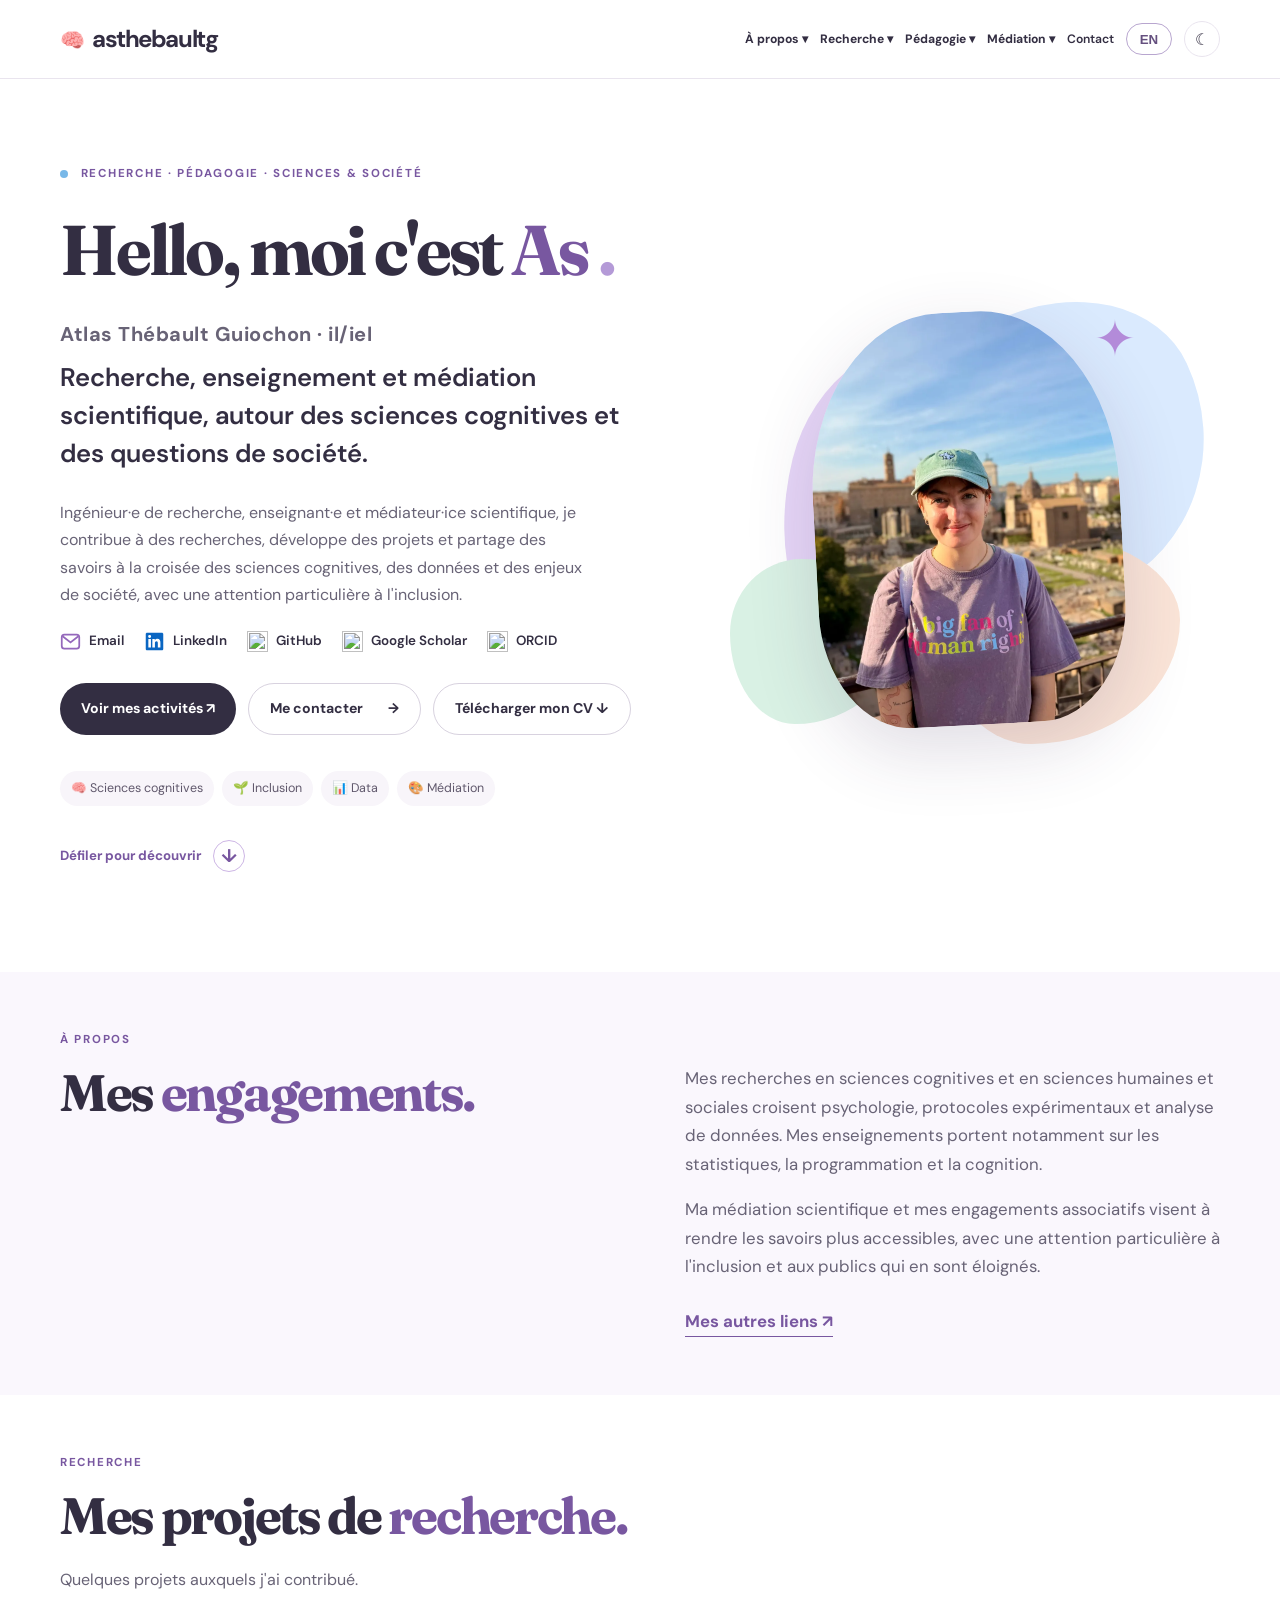
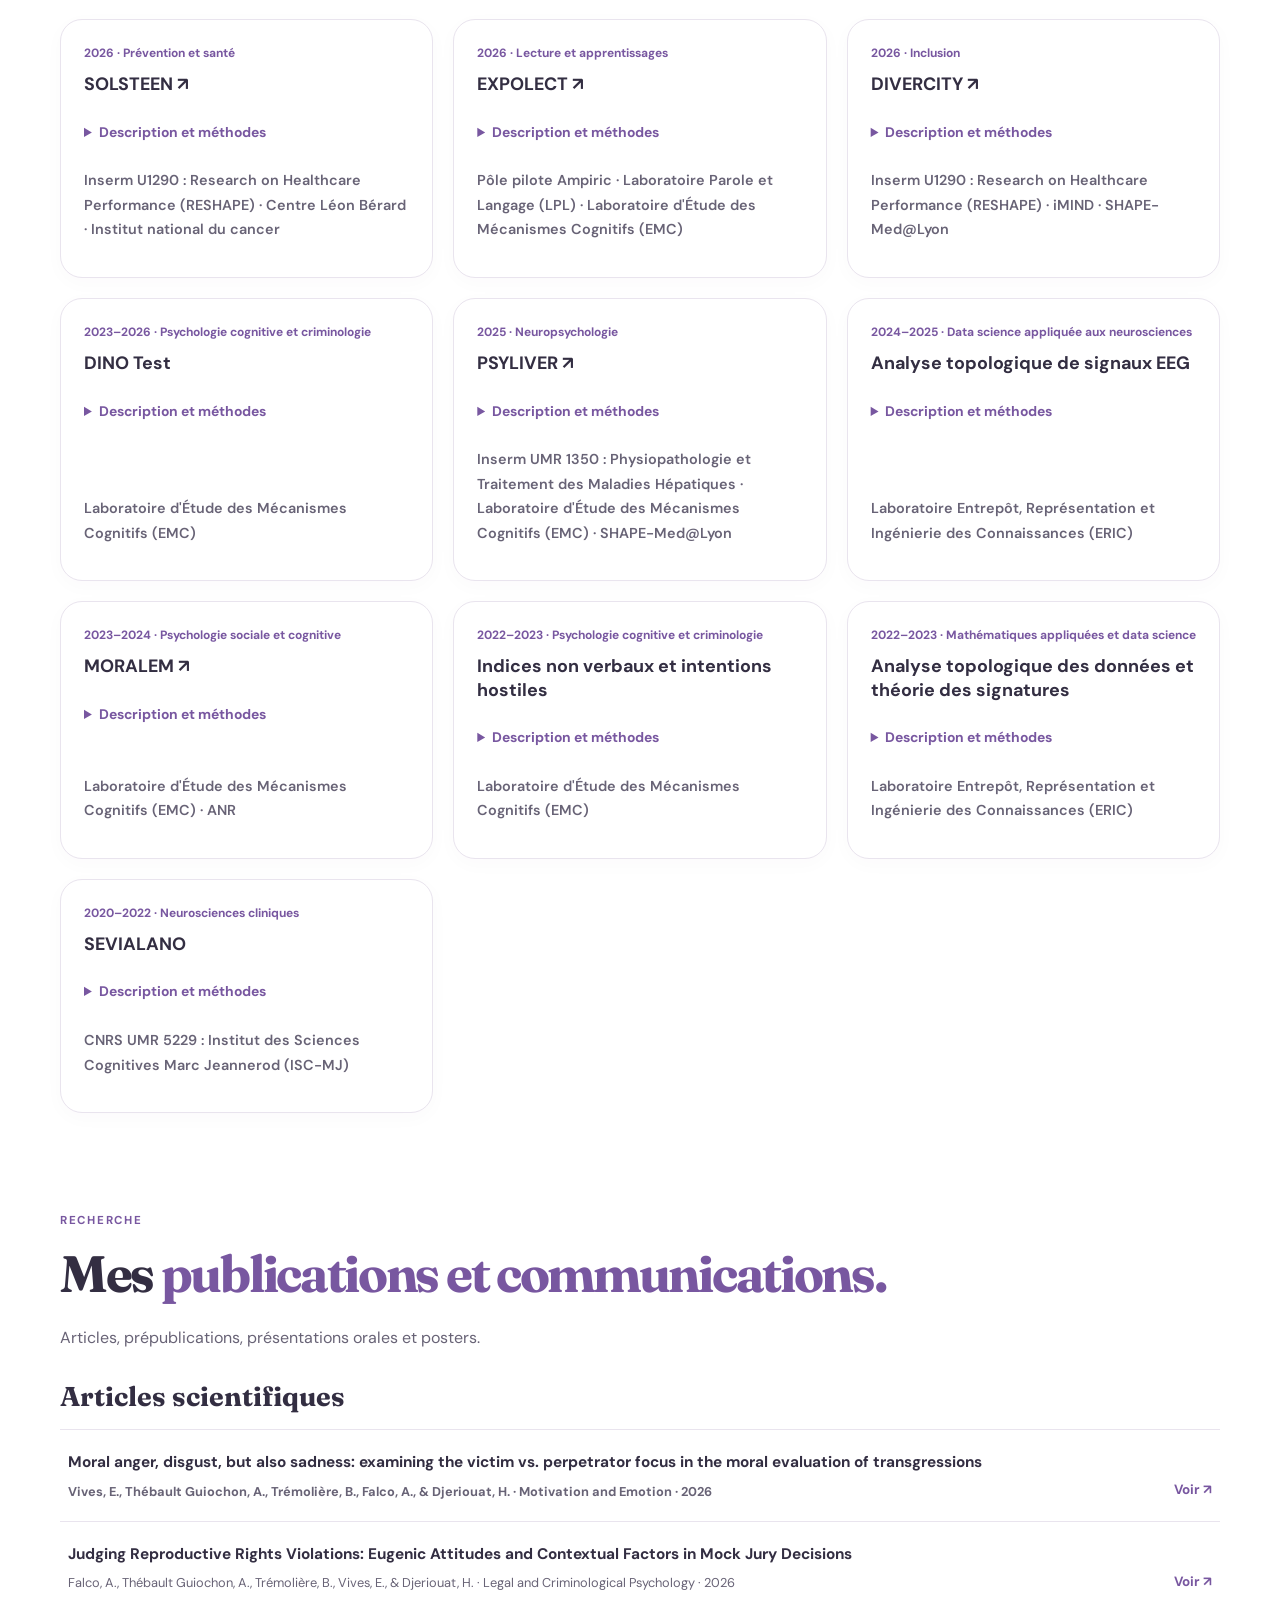
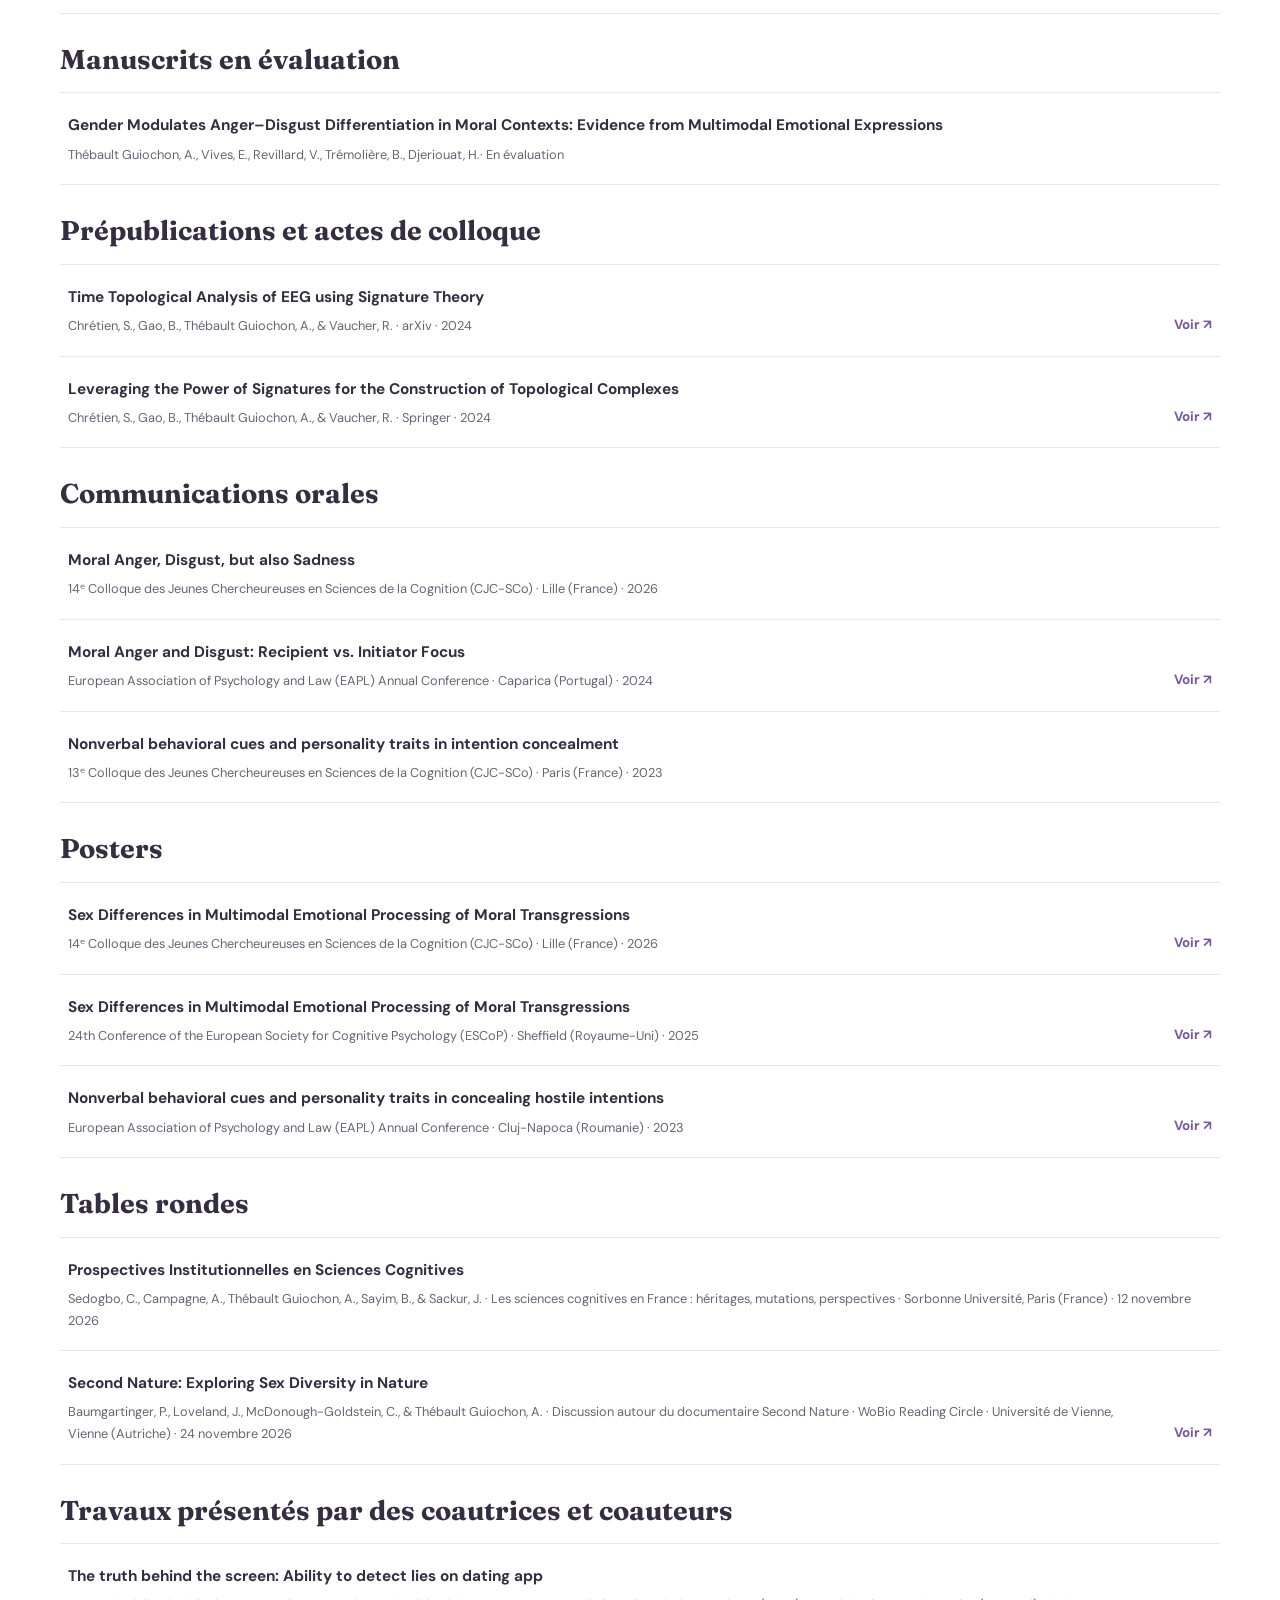
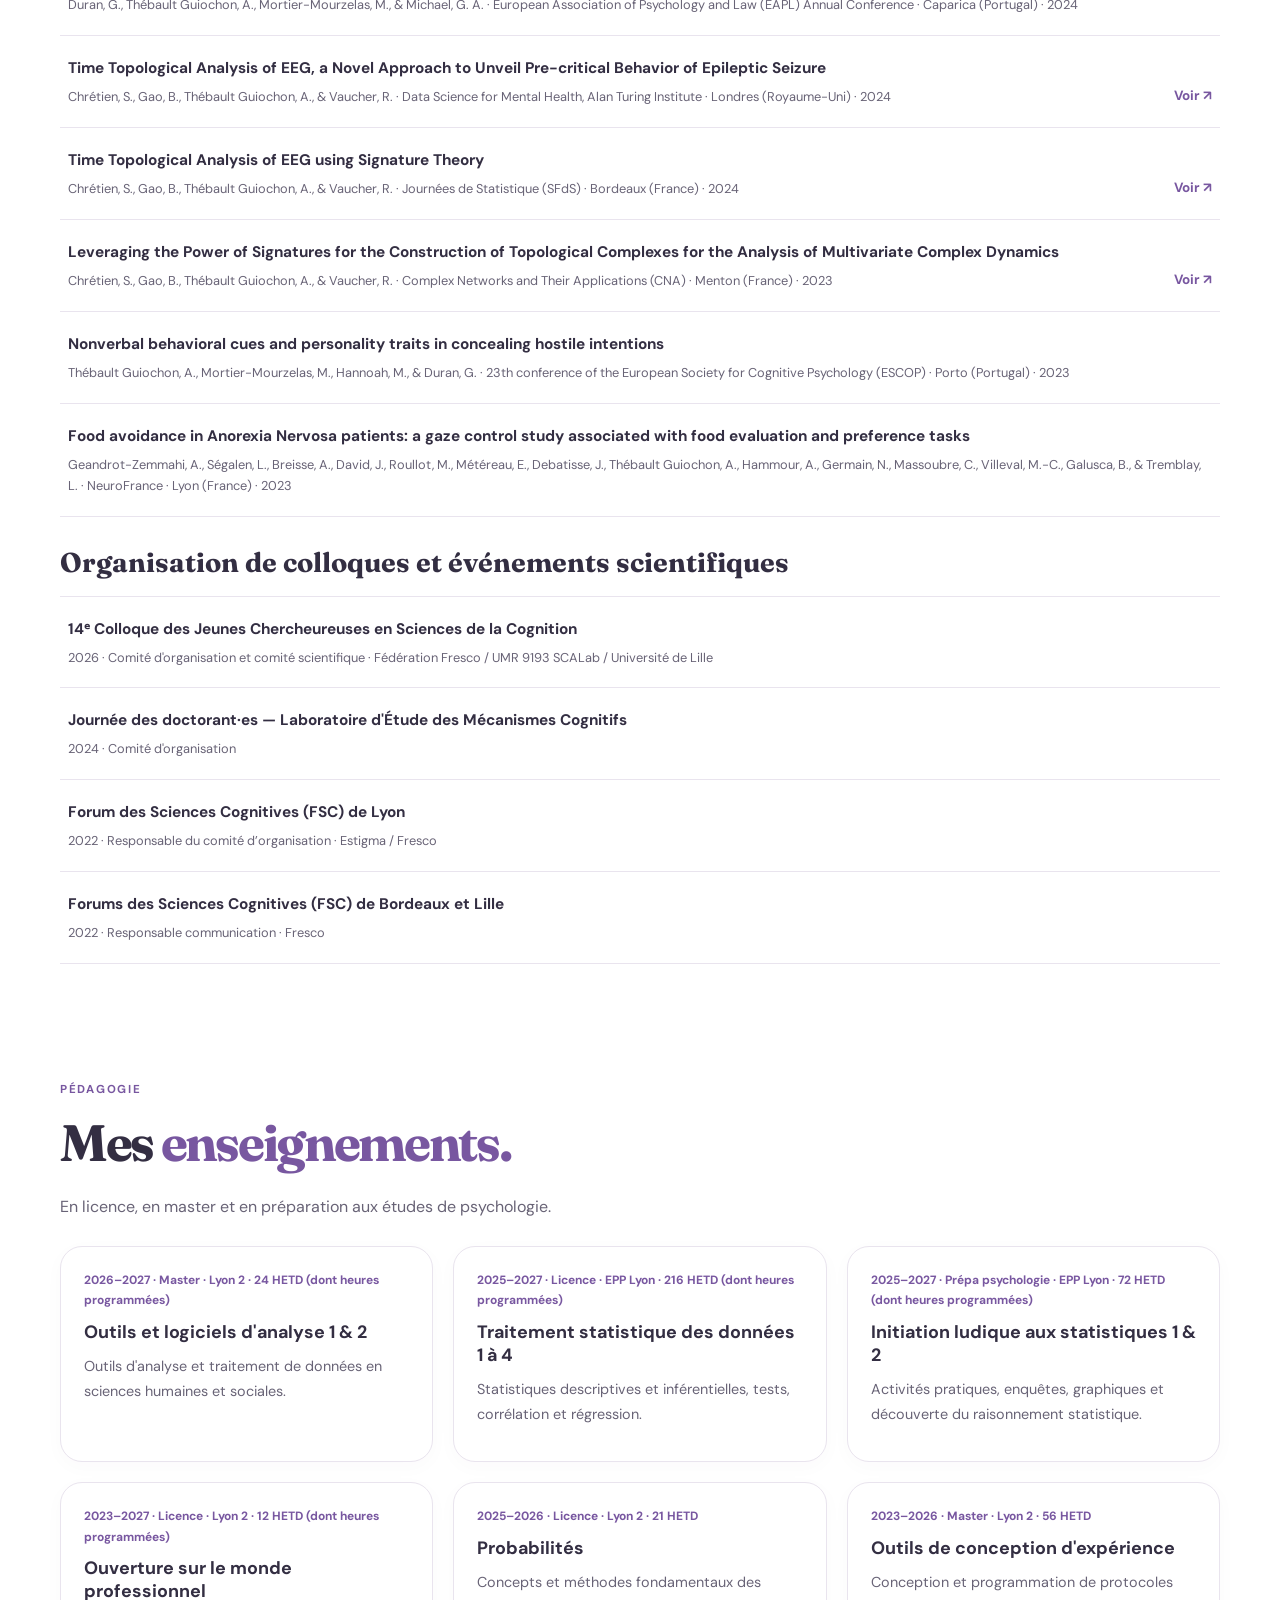
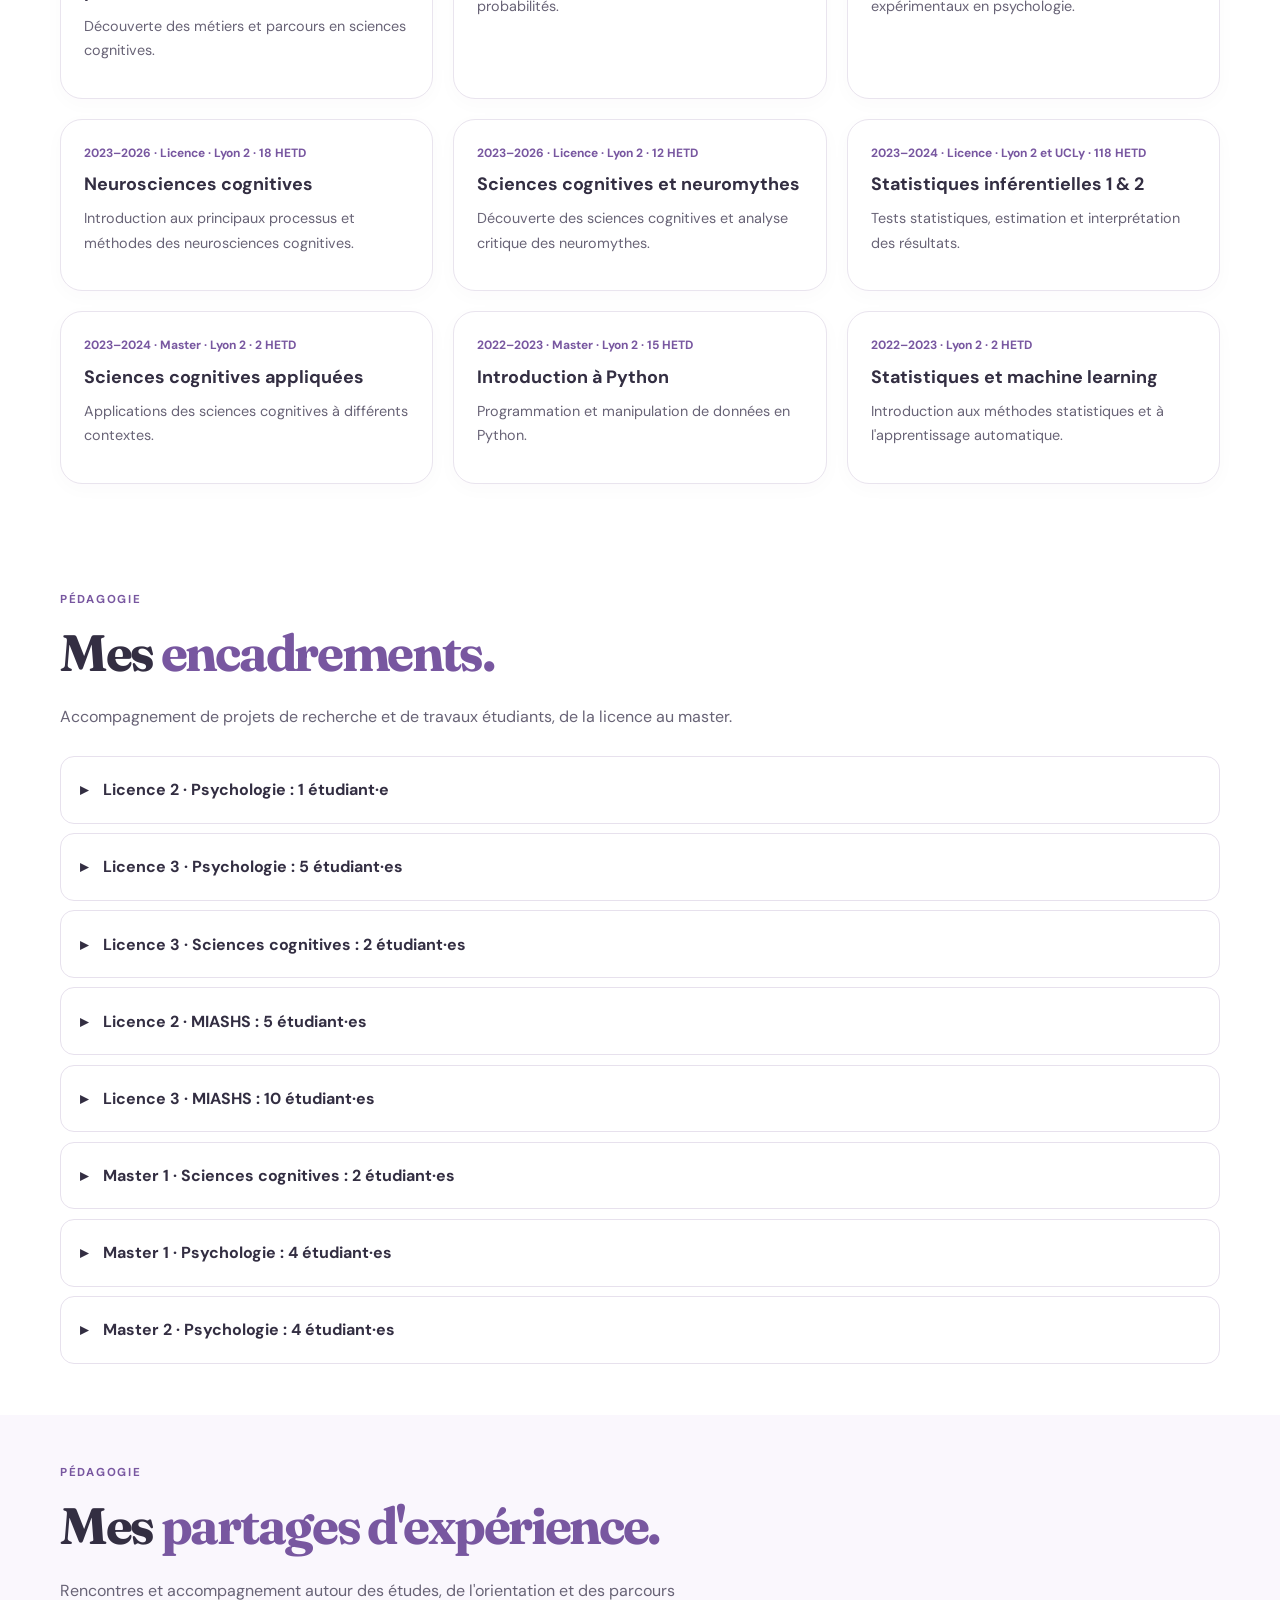
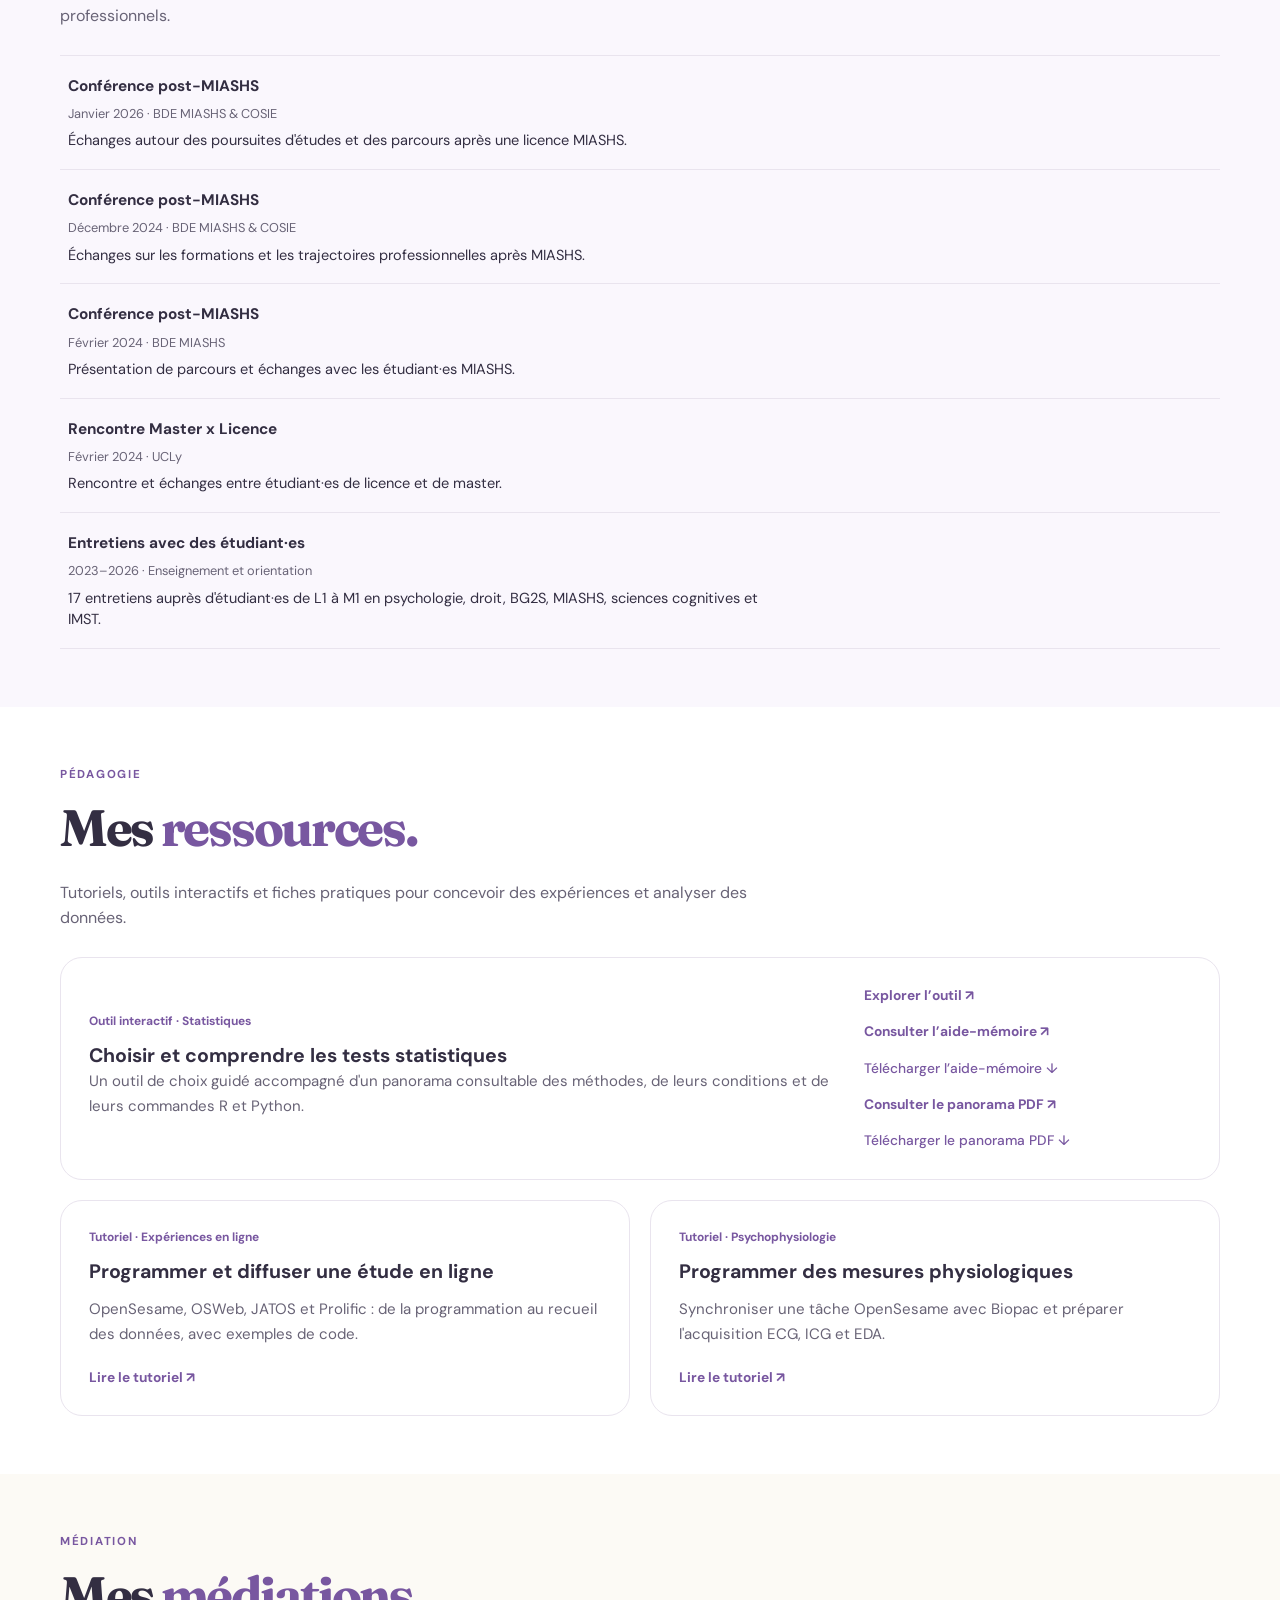
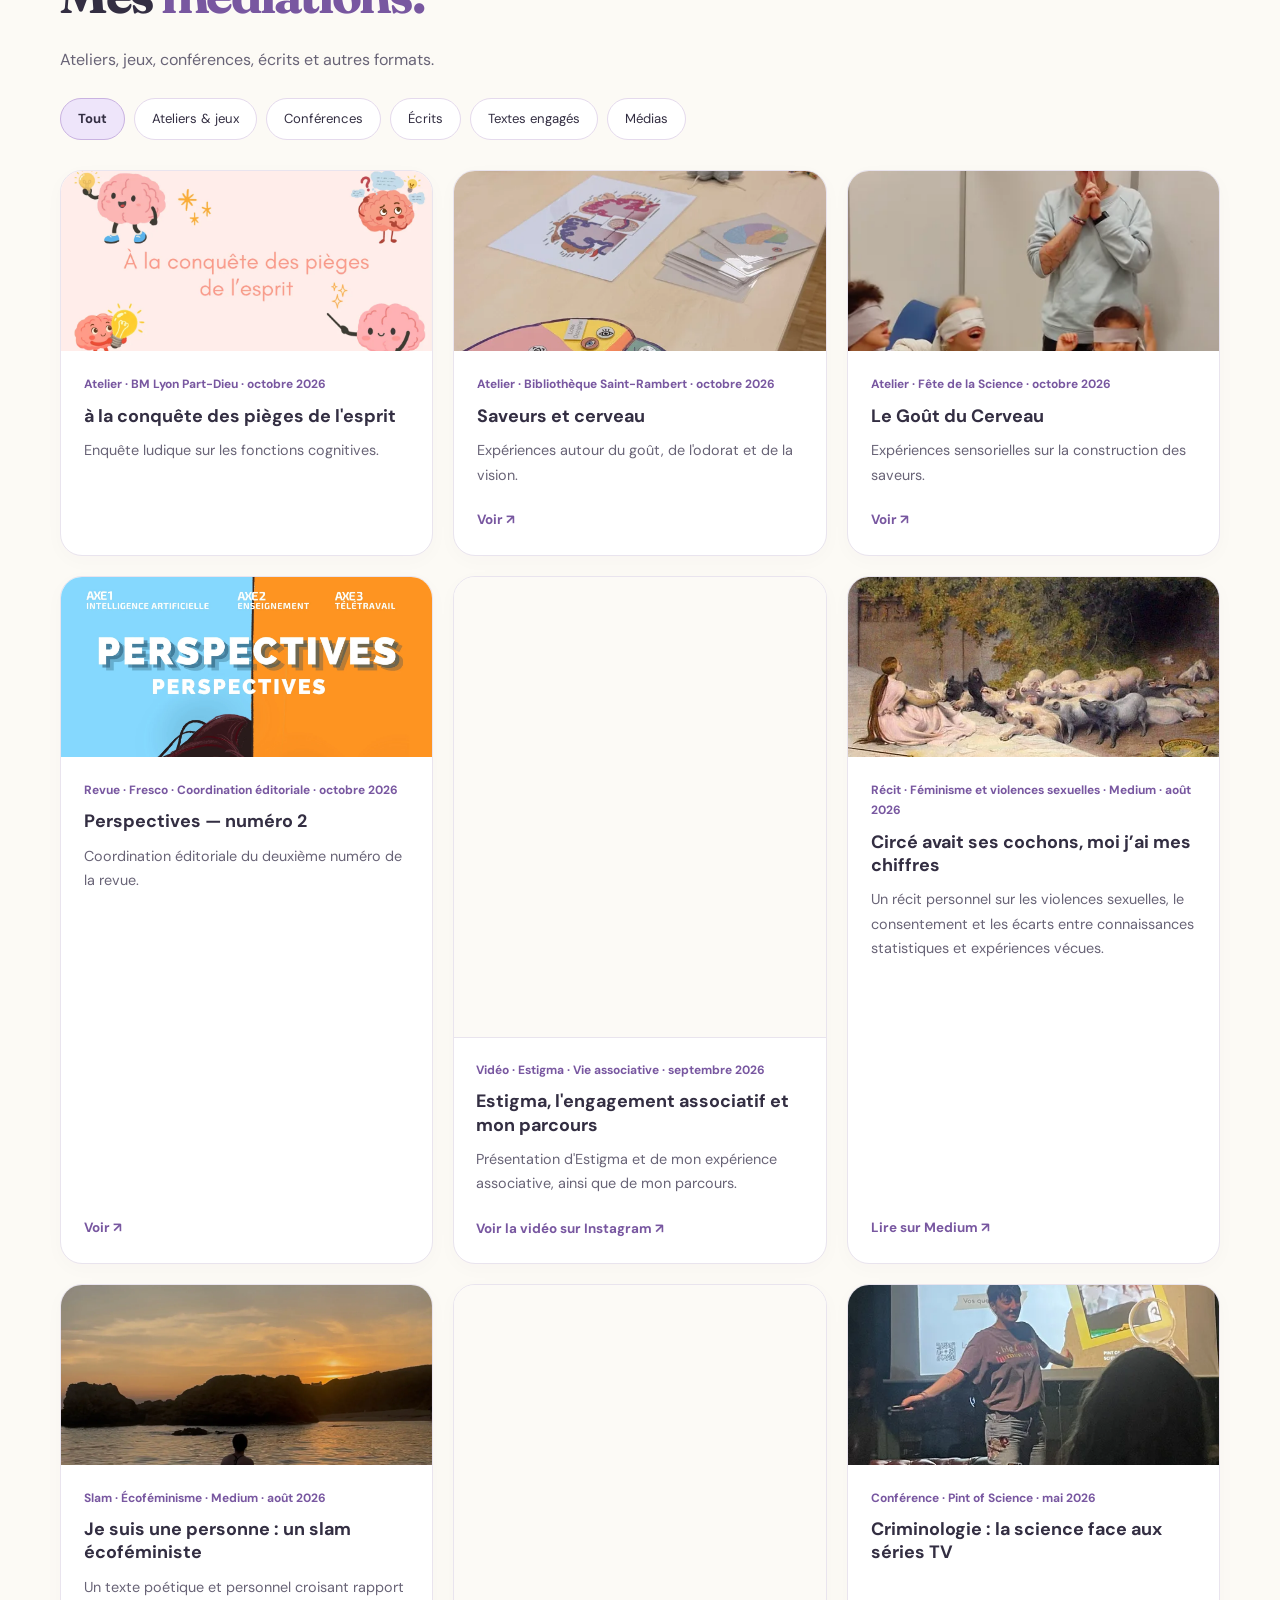
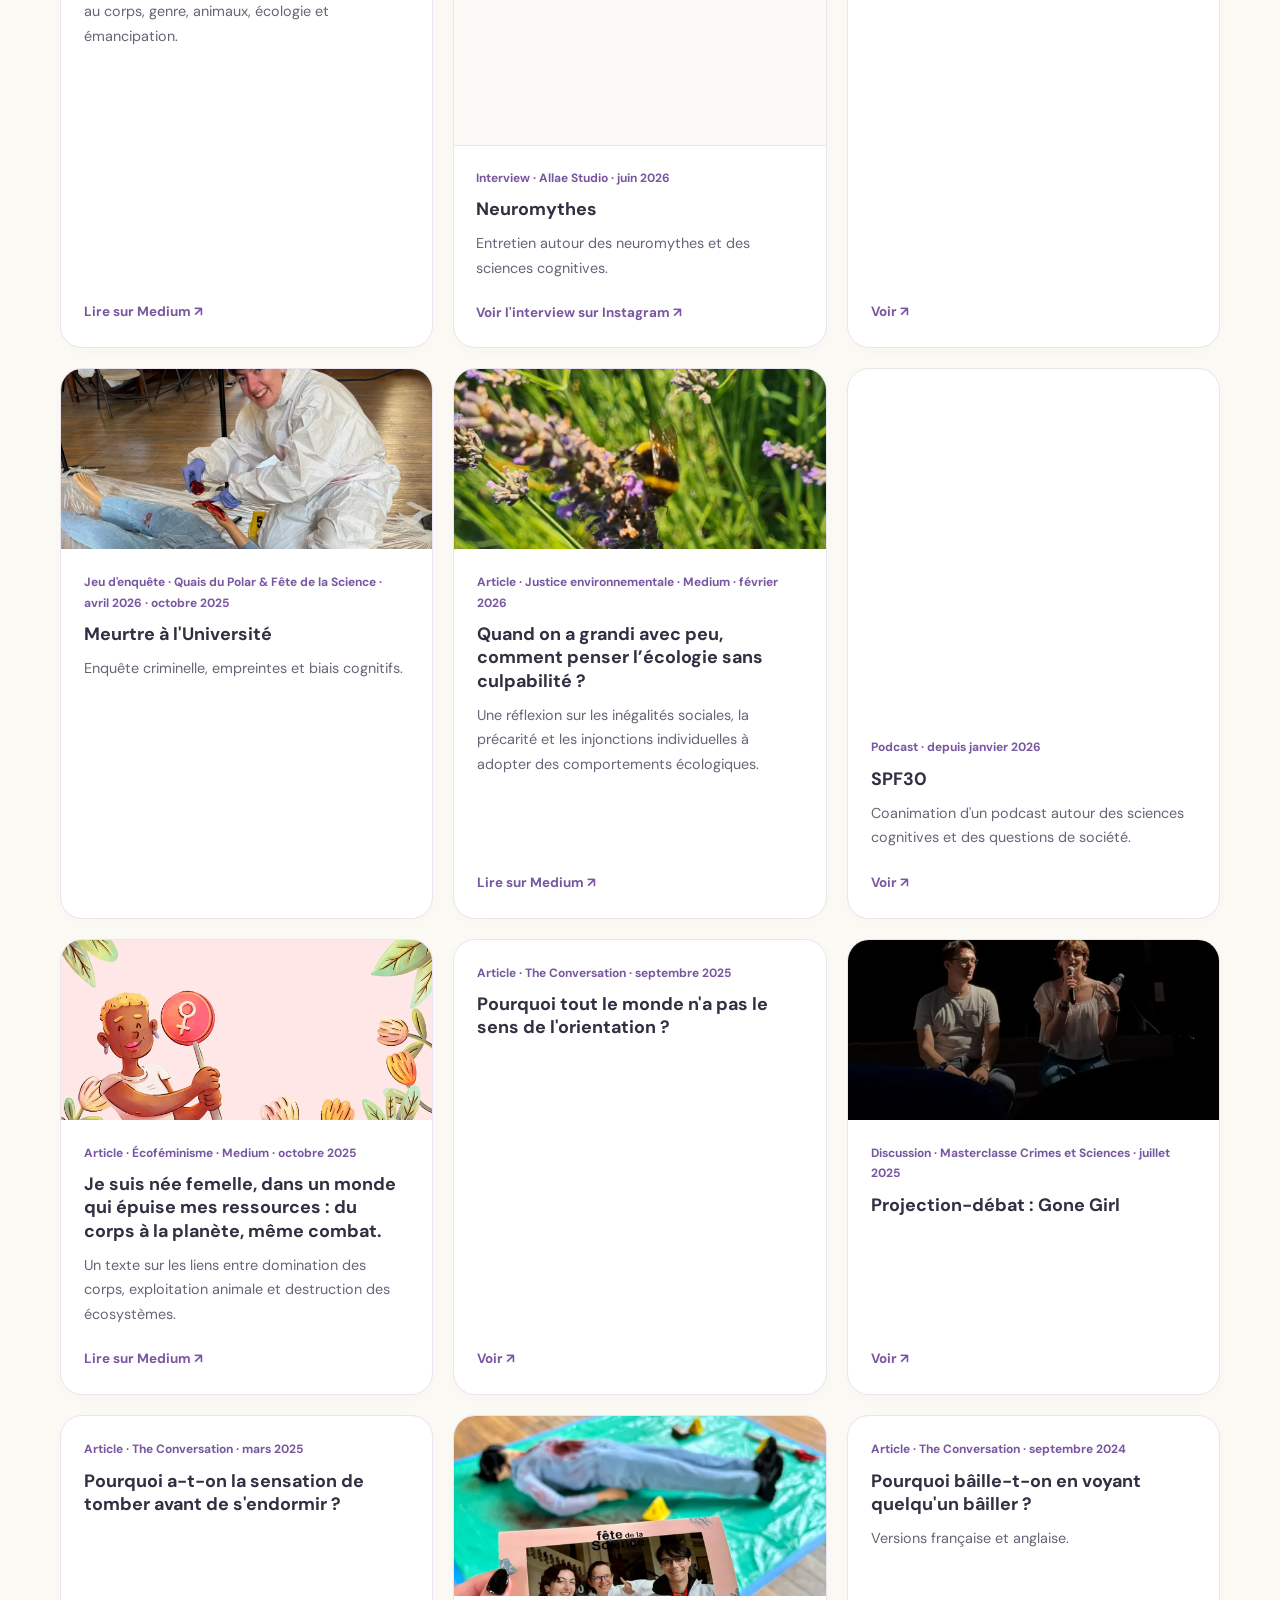
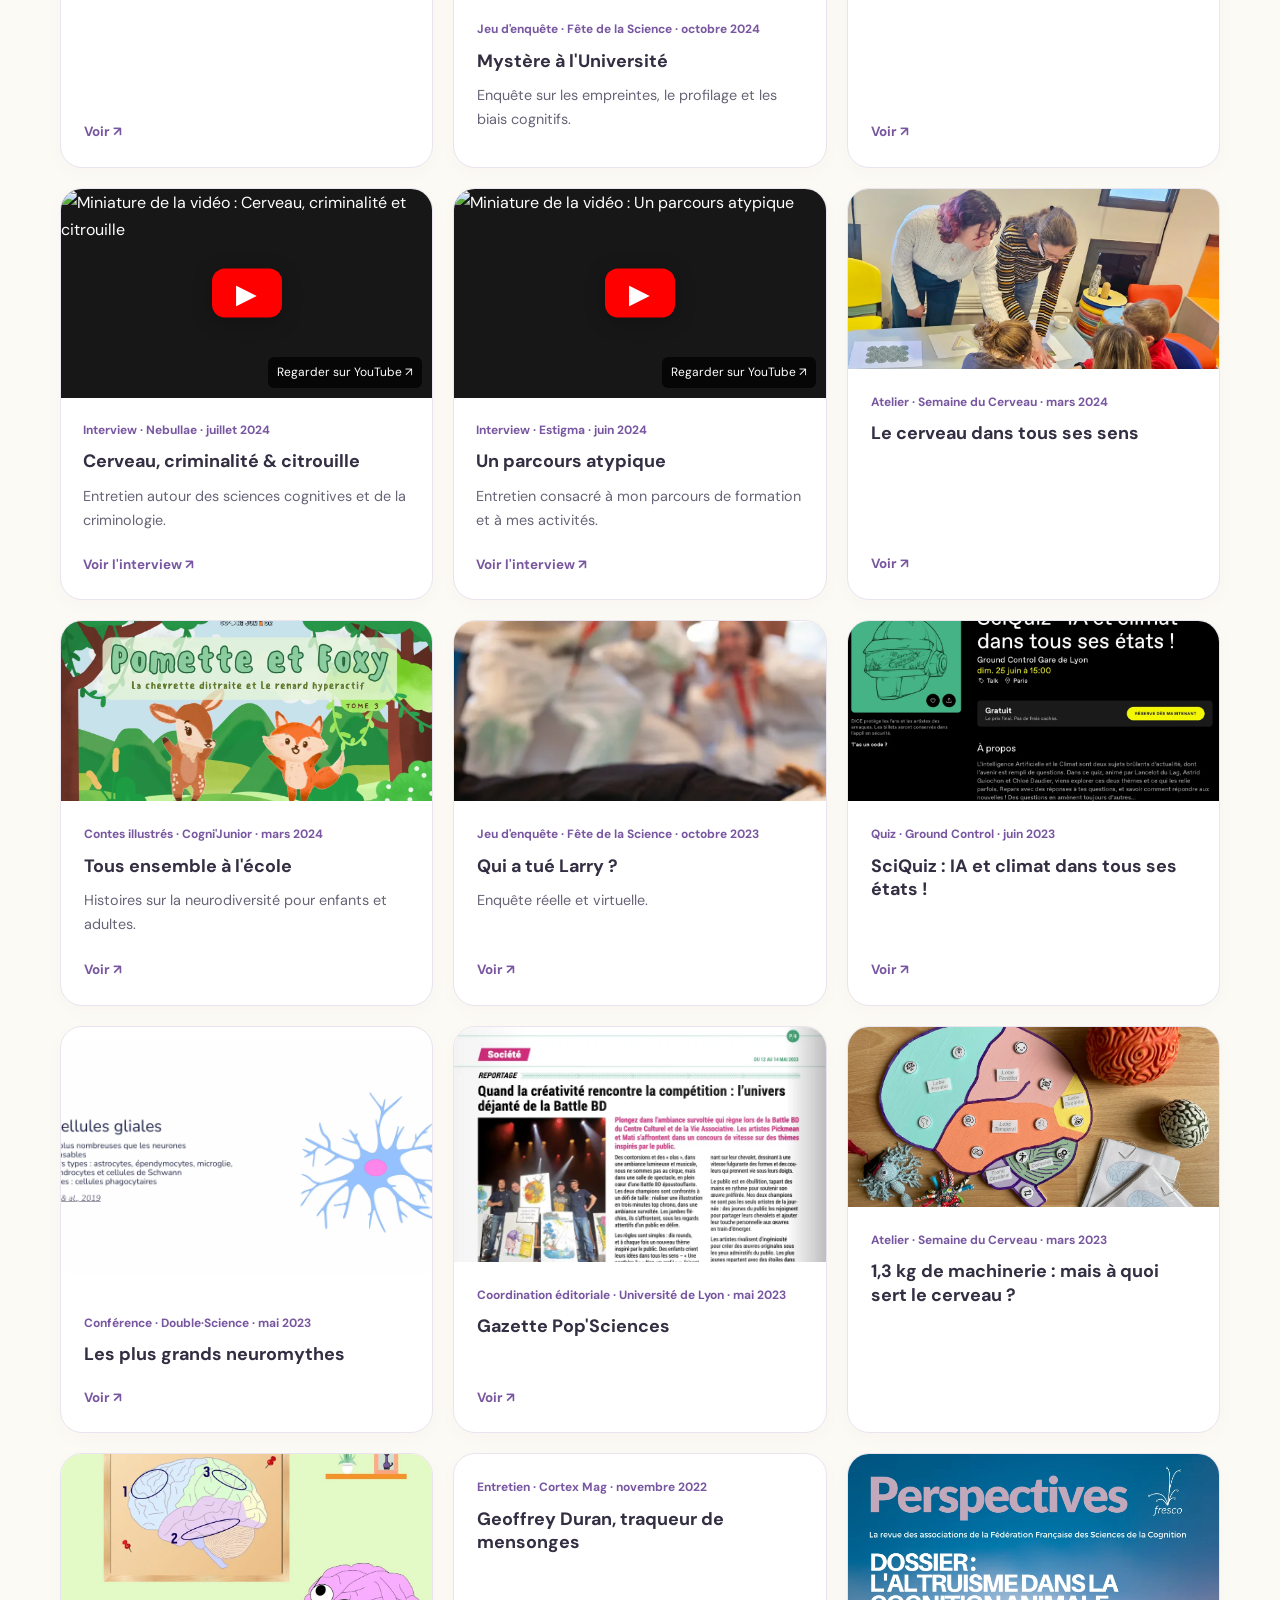
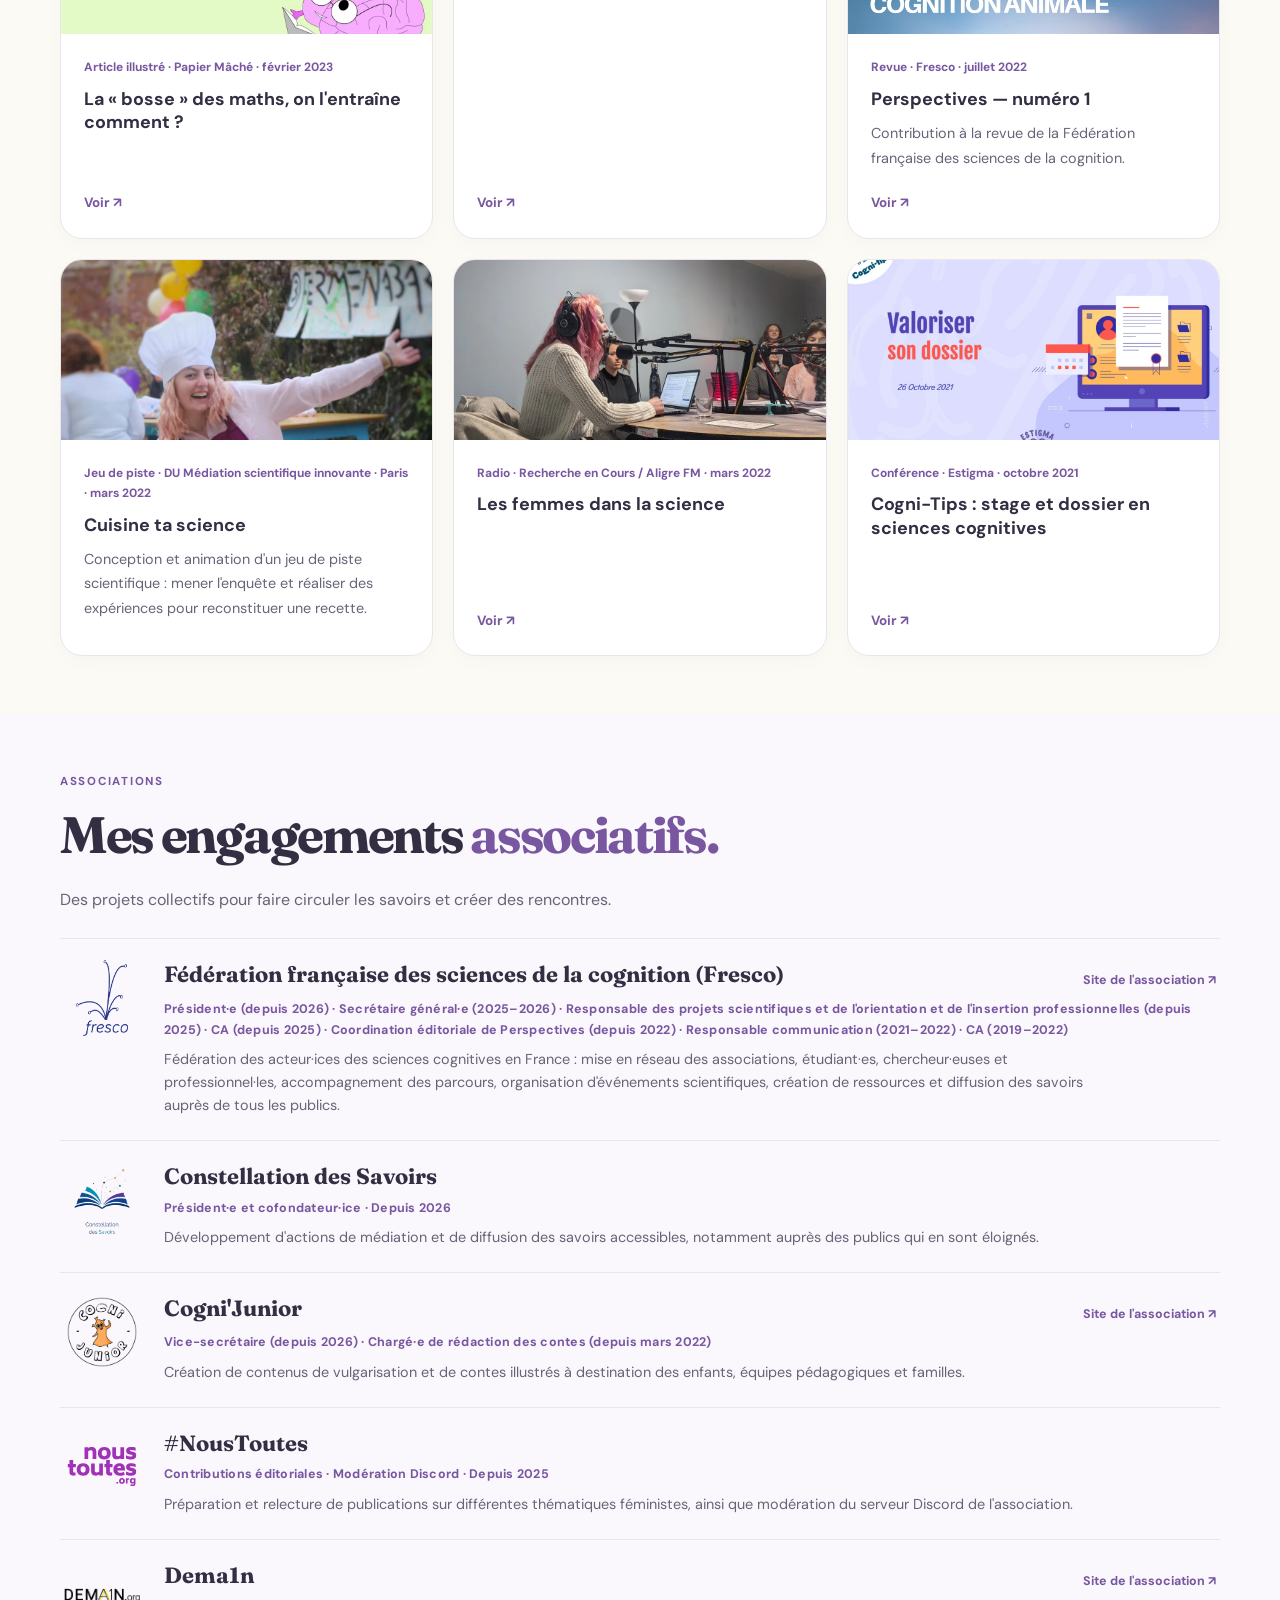
==== commit 39daa3de: "forgot one project" ====
--- a/index.html
+++ b/index.html
@@ -335,6 +335,32 @@
 </details>
 <p class="project-affiliation">
         Inserm U1290 : Research on Healthcare Performance (RESHAPE) · Centre Léon Bérard · Institut national du cancer
+       </p>
+</div>
+</article>
+<article class="detail-card">
+<div class="detail-content">
+<span class="detail-meta">
+        2026 · Lecture et apprentissages
+       </span>
+<h3>
+<a class="project-title-link" href="https://ampiric.fr/recherche/expolect" rel="noopener noreferrer" target="_blank">
+         EXPOLECT ↗
+        </a>
+</h3>
+<details class="project-details">
+<summary>
+         Description et méthodes
+        </summary>
+<p>
+          Étude des liens entre l’exposition à l’écrit, les compétences phonologiques et visuo-attentionnelles et la fluidité de lecture chez des élèves du primaire, dans différents contextes territoriaux et socioéducatifs.
+        </p>
+<p>
+          Contribution à l’analyse de données de 1 015 élèves : statistiques descriptives, corrélations, modèles de médiation et comparaisons multigroupes sous R.
+        </p>
+</details>
+<p class="project-affiliation">
+        Pôle pilote Ampiric · Laboratoire Parole et Langage (LPL) · Laboratoire d'Étude des Mécanismes Cognitifs (EMC)
        </p>
 </div>
 </article>
